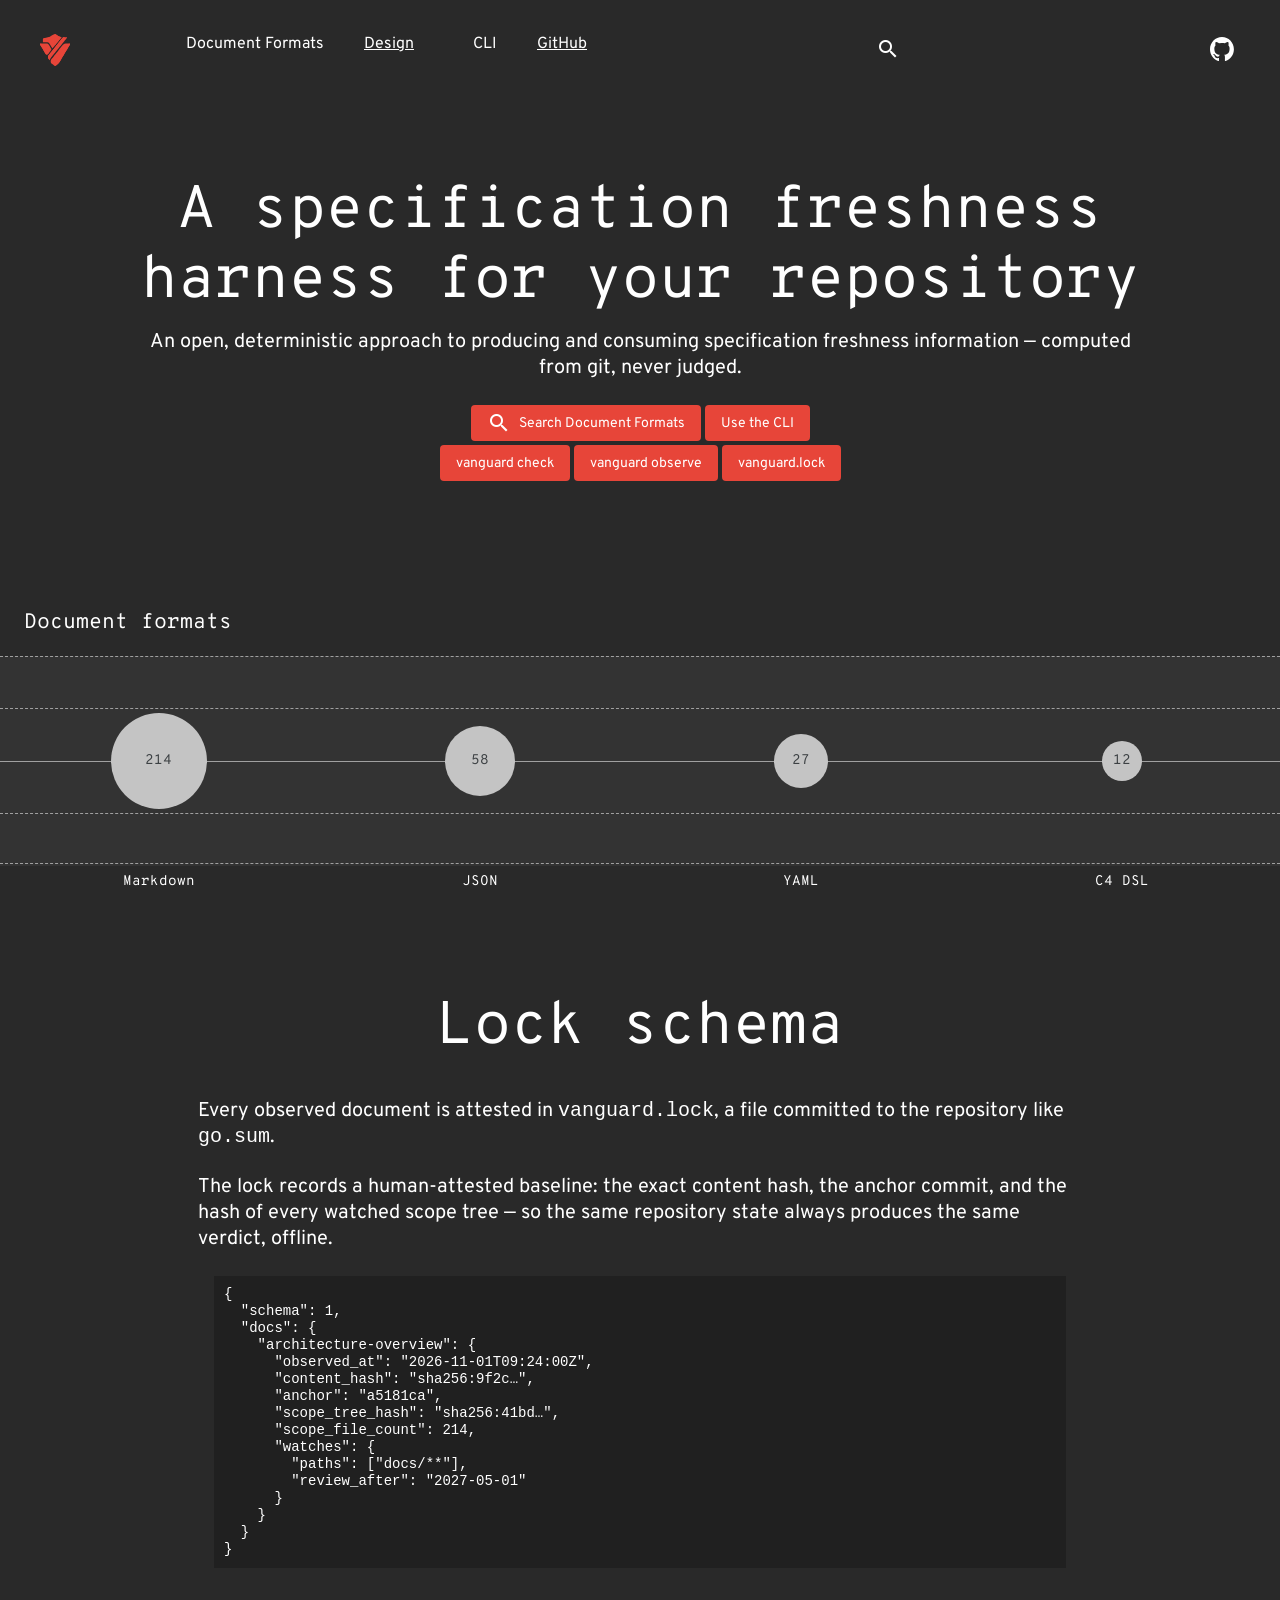
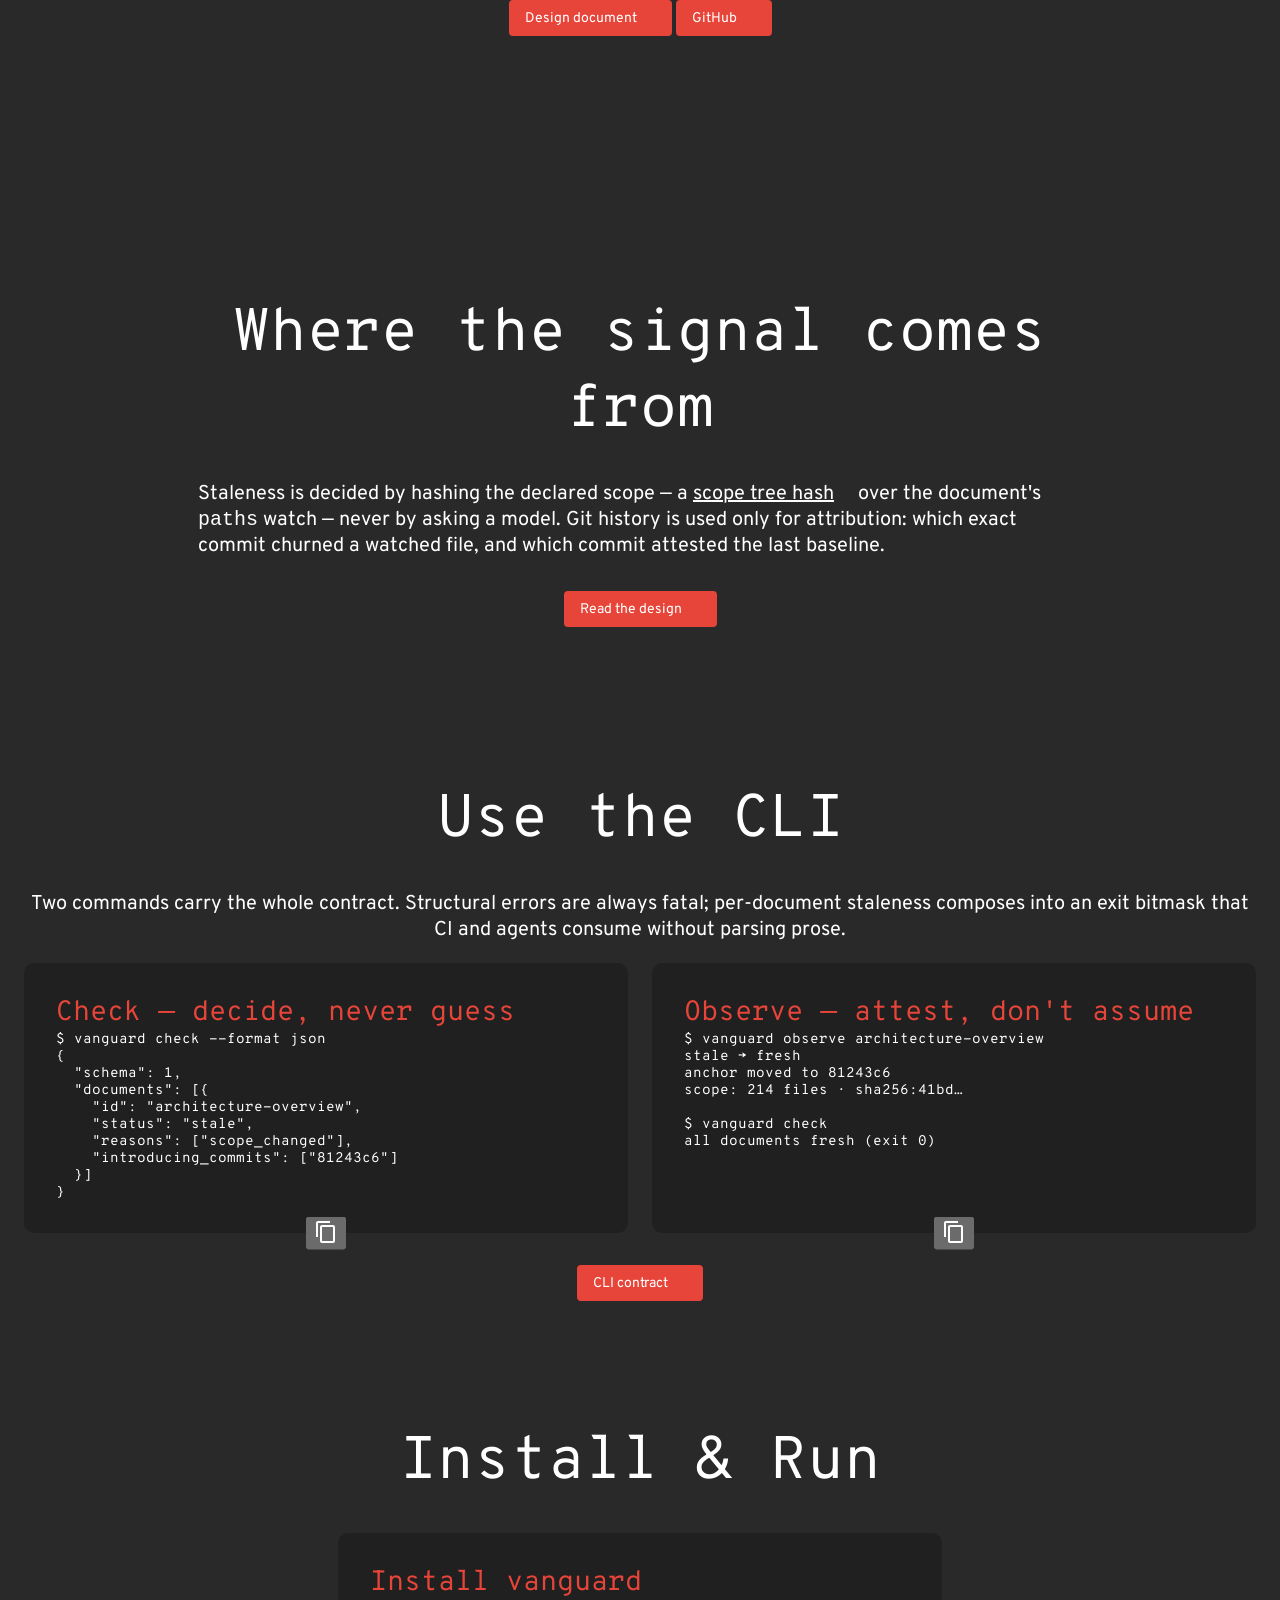
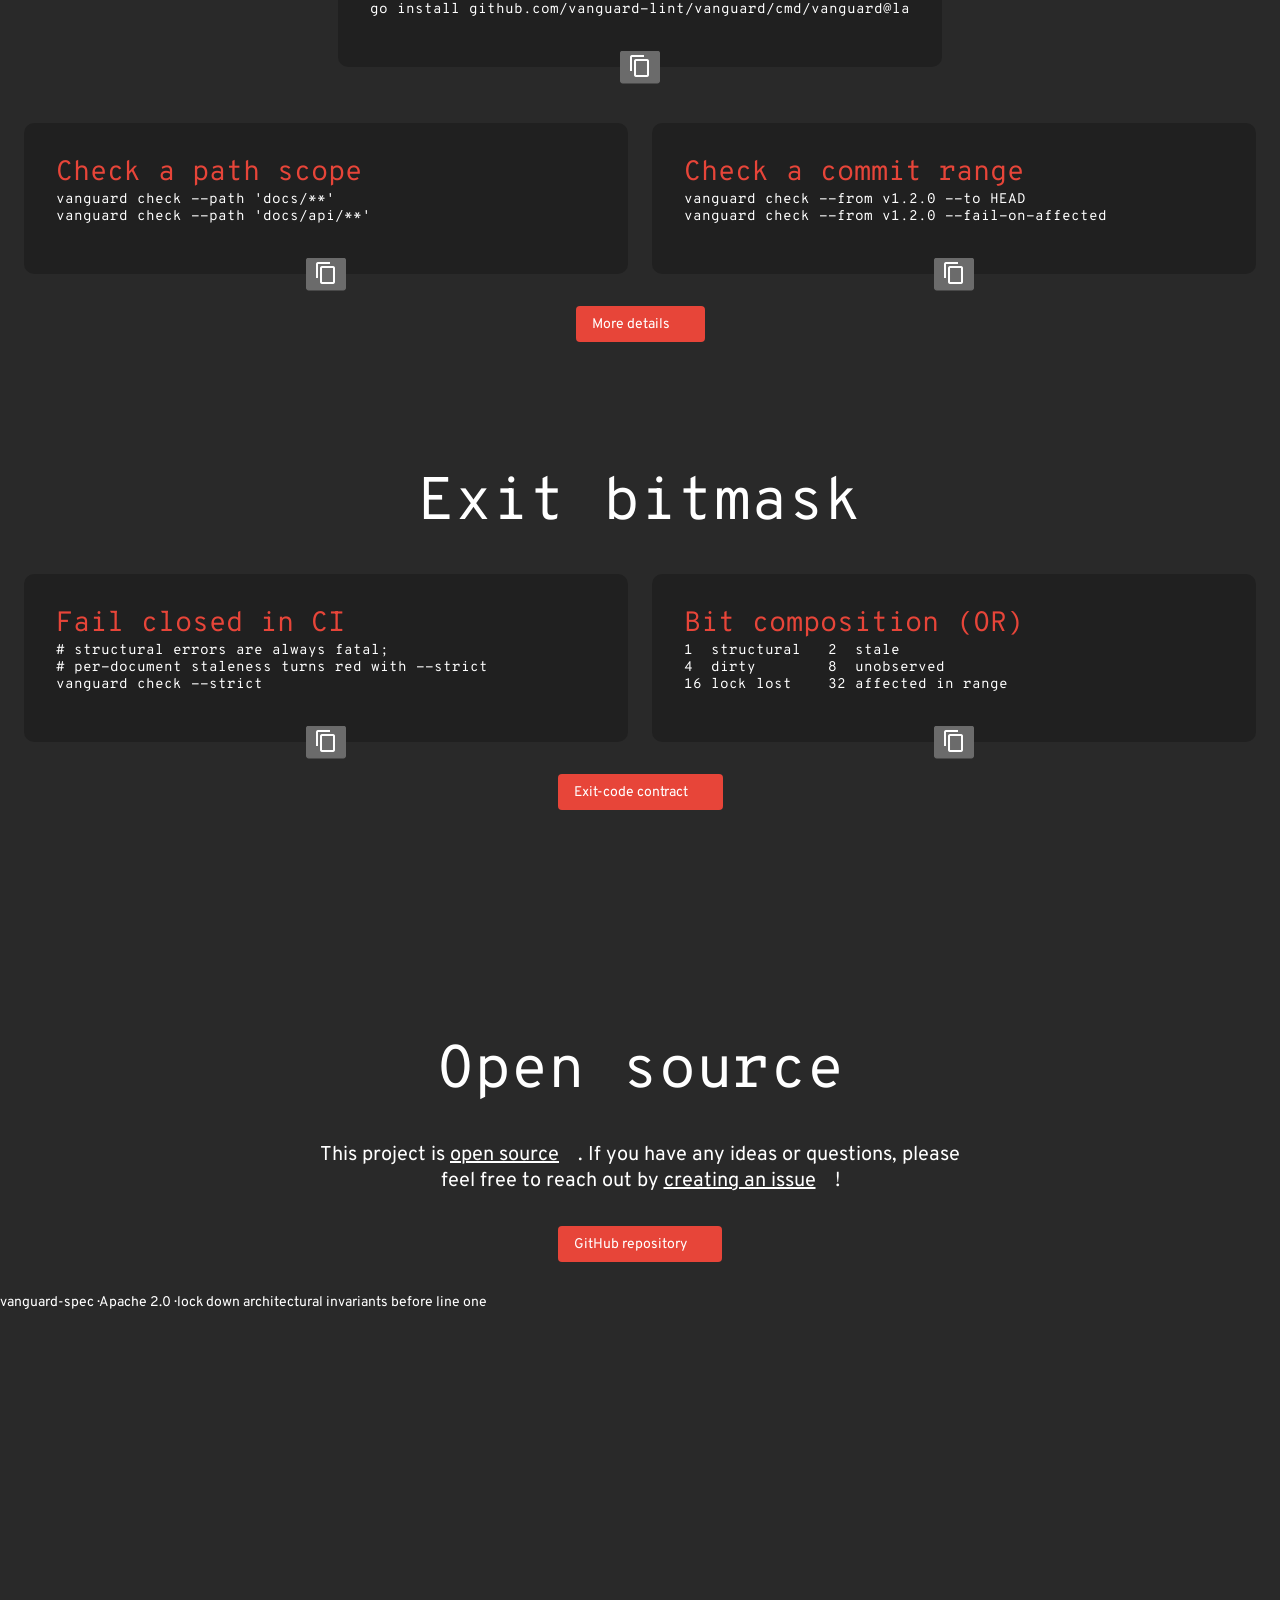
==== website/index.html @ f869b7bf "feat(website): rebuild site on the osv.dev frontend source - Clone google/osv-dev website/frontend3 " ====
<!doctype html>
<!--
  Website for vanguard-spec.
  Markup and styling derived from https://osv.dev (google/osv-dev, Apache 2.0),
  recolored to the vanguard brand (#E74539) and rewritten for vanguard content.
  See static/OSV-LICENSE.
-->
<html lang="en"><head><meta name="description" content="A deterministic specification freshness harness. vanguard keeps spec documents honest — which documents have gone stale, and what exactly made them stale."><meta name="viewport" content="width=device-width,initial-scale=1"><script>
    const theme = localStorage.getItem('theme') || 'dark';
    document.documentElement.setAttribute('data-theme', theme);</script><link rel="icon" type="image/svg+xml" href="static/img/logo-vanguard.svg"><link rel="preconnect" href="https://fonts.googleapis.com"><link rel="preconnect" href="https://fonts.gstatic.com" crossorigin><link rel="stylesheet" href="https://fonts.googleapis.com/css?family=Material+Icons&display=block"><link rel="stylesheet" href="https://fonts.googleapis.com/css2?family=Overpass+Mono:wght@400;700&family=Overpass:ital,wght@0,400;0,700;1,400&display=swap"><meta charset="utf-8"><title id="title">vanguard-spec — lock down architectural invariants before line one</title>
<link rel="preload" fetchpriority="high" as="image" href="static/img/background-1.webp" type="image/webp">
<link rel="preload" fetchpriority="high" as="image" href="static/img/background-2.webp" type="image/webp">
<link rel="preload" fetchpriority="high" as="image" href="static/img/external-link.svg" type="image/webp">
<link rel="preload" fetchpriority="high" as="image" href="static/img/footer-decoration.webp" type="image/webp"
      media="(min-width: 768px)" onload="this.media='all'">
<script defer="defer" src="site.js"></script><link href="static/main.css" rel="stylesheet"></head><body><div class="wrapper decorated"><header class="top-bar"><div class="logo"><a href="/" aria-label="Home page"><img alt="vanguard-spec logo" class="logo-img-light" src="static/img/logo-vanguard.svg" width="30" height="32"> <img alt="vanguard-spec logo" class="logo-img-dark" src="static/img/logo-vanguard.svg" width="30" height="32"></a></div><input type="checkbox" id="hamburger-checkbox" aria-label="Hamburger Menu"> <label class="hamburger" for="hamburger-checkbox"><span></span> <span></span> <span></span></label><ul class="tabs"><li class=" page-link"><a href="#formats">Document Formats</a></li><li class=" page-link external-link"><a href="https://github.com/vanguard-lint/vanguard-spec/blob/main/docs/designs/vanguard.md" target="_blank">Design</a></li><li class=" page-link"><a href="#use-the-cli">CLI</a></li><li class=" page-link external-link"><a href="https://github.com/vanguard-lint/vanguard-spec" target="_blank">GitHub</a></li><ul class="push social-icons"><li class="search-container-nav"><div class="search-toggle-container"><form class="search-form search-suggestions-container" action="#formats"><input name="q" class="search-input" placeholder="Search documents..." maxlength="300" autocomplete="off"> <button type="submit" class="search-submit" aria-label="Search"><span class="material-icons">arrow_forward</span></button></form><button class="search-toggle" aria-label="Toggle search" aria-expanded="false"><span class="material-icons">search</span></button></div></li><li class="theme-toggle-container"><button id="theme-toggle" class="theme-toggle-btn" aria-label="Toggle theme"><span class="material-icons icon-light-mode">light_mode</span> <span class="material-icons icon-dark-mode">dark_mode</span></button></li><li class="github-container"><a class="logo-img" href="https://github.com/vanguard-lint/vanguard-spec" target="_blank" aria-label="Go to our github page"><img class="logo-link" src="static/img/github-mark-white.svg" alt="Github Logo" width="24" height="24"></a></li></ul></ul></header>
<div class="mdc-layout-grid home-page">
  <div class="mdc-layout-grid__inner">
    <div class="mdc-layout-grid__cell--span-12 hero">
      <h1 class="title">A specification freshness harness for your repository</h1>
      <div class="explainer">
        <p>An open, deterministic approach to producing and consuming specification
          freshness information — computed from git, never judged.
        </p>
      </div>
      <div class="cta">
        <a class="cta-primary link-button" href="#formats">
          <span class="material-icons" style="margin-right: 8px;">search</span>
          Search Document Formats
        </a>
        <a class="cta-primary link-button" href="#use-the-cli">Use the CLI</a>
      </div>
      <div class="cta">
        <a class="cta-primary link-button" href="#use-the-cli">vanguard check</a>
        <a class="cta-primary link-button" href="#use-the-cli">vanguard observe</a>
        <a class="cta-primary link-button" href="#schema">vanguard.lock</a>
      </div>
    </div>
    <div class="mdc-layout-grid__cell--span-12 ecosystems-section">
      <h2 class="heading">Document formats</h2>
      <div class="ecosystem-counts-wrapper">
        <div class="ecosystems-line-mid"></div>
        <div class="ecosystems-line-0"></div>
        <div class="ecosystems-line-1"></div>
        <div class="ecosystems-line-2"></div>
        <div class="ecosystems-line-3"></div>
        <dl class="ecosystem-counts">

          <dt class="ecosystem-name">Markdown</dt>
          <dd class="ecosystem-count-wrapper">
            <a href="#schema">
              <span class="ecosystem-count" style="
                      width: 96px; height: 96px; line-height: 96px">
                214
                <span class="tooltip" style="
                       top: -52px;">
                  View Markdown documents
                </span>
              </span>
            </a>
          </dd>

          <dt class="ecosystem-name">JSON</dt>
          <dd class="ecosystem-count-wrapper">
            <a href="#schema">
              <span class="ecosystem-count" style="
                      width: 70px; height: 70px; line-height: 70px">
                58
                <span class="tooltip" style="
                       top: -39px;">
                  View JSON documents
                </span>
              </span>
            </a>
          </dd>

          <dt class="ecosystem-name">YAML</dt>
          <dd class="ecosystem-count-wrapper">
            <a href="#schema">
              <span class="ecosystem-count" style="
                      width: 54px; height: 54px; line-height: 54px">
                27
                <span class="tooltip" style="
                       top: -31px;">
                  View YAML documents
                </span>
              </span>
            </a>
          </dd>

          <dt class="ecosystem-name">C4 DSL</dt>
          <dd class="ecosystem-count-wrapper">
            <a href="#schema">
              <span class="ecosystem-count" style="
                      width: 40px; height: 40px; line-height: 40px">
                12
                <span class="tooltip" style="
                       top: -24px;">
                  View C4 DSL documents
                </span>
              </span>
            </a>
          </dd>

        </dl>
      </div>
    </div>

    <div class="mdc-layout-grid__cell--span-12 text-info" id="schema">
      <h2 class="heading">Lock schema</h2>
      <p class="description">
        Every observed document is attested in
        <code>vanguard.lock</code>, a file committed to the repository like
        <code>go.sum</code>.
      </p>
      <p class="description">
        The lock records a human-attested baseline: the exact content hash,
        the anchor commit, and the hash of every watched scope tree — so the
        same repository state always produces the same verdict, offline.
      </p>
      <div class="mdc-layout-grid__inner">
        <div class="mdc-layout-grid__cell--span-12">
          <pre class="big-code-block"><code>{
  "schema": 1,
  "docs": {
    "architecture-overview": {
      "observed_at": "2026-11-01T09:24:00Z",
      "content_hash": "sha256:9f2c…",
      "anchor": "a5181ca",
      "scope_tree_hash": "sha256:41bd…",
      "scope_file_count": 214,
      "watches": {
        "paths": ["docs/**"],
        "review_after": "2027-05-01"
      }
    }
  }
}</code></pre>
        </div>
      </div>
      <div class="cta">
        <a class="cta-primary link-button" href="https://github.com/vanguard-lint/vanguard-spec/blob/main/docs/designs/vanguard.md">Design document</a>
        <a class="cta-primary link-button" href="https://github.com/vanguard-lint/vanguard-spec">GitHub</a>
      </div>
    </div>
    <div class="mdc-layout-grid__cell--span-12 text-info data-sources">
      <h2 class="heading">Where the signal comes from</h2>
      <p class="description">
        Staleness is decided by hashing the declared scope — a
        <a href="https://github.com/vanguard-lint/vanguard-spec/blob/main/docs/designs/vanguard.md">scope tree hash</a>
        over the document's <code>paths</code> watch — never by asking a model.
        Git history is used only for attribution: which exact commit churned a
        watched file, and which commit attested the last baseline.
      </p>
      <div class="cta">
        <a class="cta-primary link-button" href="https://github.com/vanguard-lint/vanguard-spec/blob/main/docs/designs/vanguard.md"
           aria-label="Learn more in the design document">Read the design</a>
      </div>
    </div>
    <div id="use-the-cli" class="mdc-layout-grid__cell--span-12 usage-examples">
      <h2 class="heading">Use the CLI</h2>
      <p class="description">
        Two commands carry the whole contract. Structural errors are always
        fatal; per-document staleness composes into an exit bitmask that CI
        and agents consume without parsing prose.
      </p>
      <div class="code-card-container mdc-layout-grid__inner">
        <div class="code-card mdc-layout-grid__cell--span-6 mdc-layout-grid__cell--span-12-tablet">
          <h3 class="code-card-title">Check — decide, never guess</h3>
          <pre class="code-card-content" id="example-check">$ vanguard check --format json
{
  "schema": 1,
  "documents": [{
    "id": "architecture-overview",
    "status": "stale",
    "reasons": ["scope_changed"],
    "introducing_commits": ["81243c6"]
  }]
}</pre>
          <button class="code-card-copy copy-btn" for="example-check" aria-label="Copy">
            <span class="material-icons">content_copy</span>
          </button>
        </div>
        <div class="code-card mdc-layout-grid__cell--span-6 mdc-layout-grid__cell--span-12-tablet">
          <h3 class="code-card-title">Observe — attest, don't assume</h3>
          <pre class="code-card-content" id="example-observe">$ vanguard observe architecture-overview
stale → fresh
anchor moved to 81243c6
scope: 214 files · sha256:41bd…

$ vanguard check
all documents fresh (exit 0)</pre>
          <button class="code-card-copy copy-btn" for="example-observe" aria-label="Copy">
            <span class="material-icons">content_copy</span>
          </button>
        </div>
      </div>
      <div class="mdc-layout-grid__cell--span-12">
        <div class="cta">
          <a class="cta-primary link-button" href="https://github.com/vanguard-lint/vanguard-spec/blob/main/docs/designs/vanguard.md">CLI
            contract</a>
        </div>
      </div>
    </div>
    <div id="use-vanguard-install" class="mdc-layout-grid__cell--span-12 usage-examples">

      <h2 class="heading">Install &amp; Run</h2>
      <div class="code-card-container mdc-layout-grid__inner">
        <div class="mobile-spacer mdc-layout-grid__cell--span-3"></div>
        <div class="code-card mdc-layout-grid__cell--span-6 mdc-layout-grid__cell--span-12-tablet">
          <h3 class="code-card-title">Install vanguard</h3>
          <pre class="code-card-content" id="example-install">
go install github.com/vanguard-lint/vanguard/cmd/vanguard@latest
          </pre>
          <button class="code-card-copy copy-btn" for="example-install" aria-label="Copy">
            <span class="material-icons">content_copy</span>
          </button>
        </div>
        <div class="mobile-spacer mdc-layout-grid__cell--span-3"></div>
        <div class="code-card mdc-layout-grid__cell--span-6 mdc-layout-grid__cell--span-12-tablet">
          <h3 class="code-card-title">Check a path scope</h3>
          <pre class="code-card-content" id="example-paths">
vanguard check --path 'docs/**'
vanguard check --path 'docs/api/**'
          </pre>
          <button class="code-card-copy copy-btn" for="example-paths" aria-label="Copy">
            <span class="material-icons">content_copy</span>
          </button>
        </div>
        <div class="code-card mdc-layout-grid__cell--span-6 mdc-layout-grid__cell--span-12-tablet">
          <h3 class="code-card-title">Check a commit range</h3>
          <pre class="code-card-content" id="example-range">
vanguard check --from v1.2.0 --to HEAD
vanguard check --from v1.2.0 --fail-on-affected
          </pre>
          <button class="code-card-copy copy-btn" for="example-range" aria-label="Copy">
            <span class="material-icons">content_copy</span>
          </button>
        </div>
      </div>
      <div class="mdc-layout-grid__cell--span-12">
        <div class="cta">
          <a class="cta-primary link-button" href="https://github.com/vanguard-lint/vanguard-spec">More details</a>
        </div>
      </div>
    </div>
    <div id="use-exit-codes" class="mdc-layout-grid__cell--span-12 usage-examples">

      <h2 class="heading">Exit bitmask</h2>
      <div class="code-card-container mdc-layout-grid__inner">
        <div class="code-card mdc-layout-grid__cell--span-6 mdc-layout-grid__cell--span-12-tablet">
          <h3 class="code-card-title">Fail closed in CI</h3>
          <pre class="code-card-content" id="example-strict">
# structural errors are always fatal;
# per-document staleness turns red with --strict
vanguard check --strict
          </pre>
          <button class="code-card-copy copy-btn" for="example-strict" aria-label="Copy">
            <span class="material-icons">content_copy</span>
          </button>
        </div>
        <div class="code-card mdc-layout-grid__cell--span-6 mdc-layout-grid__cell--span-12-tablet">
          <h3 class="code-card-title">Bit composition (OR)</h3>
          <pre class="code-card-content" id="example-bits">
1  structural   2  stale
4  dirty        8  unobserved
16 lock lost    32 affected in range
          </pre>
          <button class="code-card-copy copy-btn" for="example-bits" aria-label="Copy">
            <span class="material-icons">content_copy</span>
          </button>
        </div>


      </div>
      <div class="mdc-layout-grid__cell--span-12">
        <div class="cta">
          <a class="cta-primary link-button"
             href="https://github.com/vanguard-lint/vanguard-spec/blob/main/docs/designs/vanguard.md">Exit-code contract</a>
        </div>
      </div>
    </div>
    <div class="mdc-layout-grid__cell--span-12 usage-examples">
      <div class="mdc-layout-grid__cell--span-12 open-source-banner">
        <h2 class="heading">Open source</h2>
        <p class="description"> This project is <a href="https://github.com/vanguard-lint/vanguard-spec">open source</a>. If you
          have any ideas or questions, please feel free to reach out by <a
              href="https://github.com/vanguard-lint/vanguard-spec/issues">creating an issue</a>! </p>

        <div class="cta">
          <a class="cta-primary link-button" href="https://github.com/vanguard-lint/vanguard-spec"
             aria-label="Go to the GitHub repository">GitHub repository</a>
        </div>
      </div>
    </div>
  </div>
  <footer>
    <p class="footer-note">vanguard-spec · Apache 2.0 · lock down architectural invariants before line one</p>
  </footer>
</div>
</div></body></html>
---- website/static/main.css ----
﻿:root{--mdc-layout-grid-margin-desktop: 24px;--mdc-layout-grid-gutter-desktop: 24px;--mdc-layout-grid-column-width-desktop: 72px;--mdc-layout-grid-margin-tablet: 16px;--mdc-layout-grid-gutter-tablet: 16px;--mdc-layout-grid-column-width-tablet: 72px;--mdc-layout-grid-margin-phone: 16px;--mdc-layout-grid-gutter-phone: 16px;--mdc-layout-grid-column-width-phone: 72px}@media(min-width: 840px){.mdc-layout-grid{box-sizing:border-box;margin:0 auto;padding:24px;padding:var(--mdc-layout-grid-margin-desktop, 24px)}}@media(min-width: 600px)and (max-width: 839px){.mdc-layout-grid{box-sizing:border-box;margin:0 auto;padding:16px;padding:var(--mdc-layout-grid-margin-tablet, 16px)}}@media(max-width: 599px){.mdc-layout-grid{box-sizing:border-box;margin:0 auto;padding:16px;padding:var(--mdc-layout-grid-margin-phone, 16px)}}@media(min-width: 840px){.mdc-layout-grid__inner{display:flex;flex-flow:row wrap;align-items:stretch;margin:-12px;margin:calc(var(--mdc-layout-grid-gutter-desktop, 24px)/2*-1)}@supports(display: grid){.mdc-layout-grid__inner{display:grid;margin:0;grid-gap:24px;grid-gap:var(--mdc-layout-grid-gutter-desktop, 24px);grid-template-columns:repeat(12, minmax(0, 1fr))}}}@media(min-width: 600px)and (max-width: 839px){.mdc-layout-grid__inner{display:flex;flex-flow:row wrap;align-items:stretch;margin:-8px;margin:calc(var(--mdc-layout-grid-gutter-tablet, 16px)/2*-1)}@supports(display: grid){.mdc-layout-grid__inner{display:grid;margin:0;grid-gap:16px;grid-gap:var(--mdc-layout-grid-gutter-tablet, 16px);grid-template-columns:repeat(8, minmax(0, 1fr))}}}@media(max-width: 599px){.mdc-layout-grid__inner{display:flex;flex-flow:row wrap;align-items:stretch;margin:-8px;margin:calc(var(--mdc-layout-grid-gutter-phone, 16px)/2*-1)}@supports(display: grid){.mdc-layout-grid__inner{display:grid;margin:0;grid-gap:16px;grid-gap:var(--mdc-layout-grid-gutter-phone, 16px);grid-template-columns:repeat(4, minmax(0, 1fr))}}}@media(min-width: 840px){.mdc-layout-grid__cell{width:calc(33.3333333333% - 24px);width:calc(33.3333333333% - var(--mdc-layout-grid-gutter-desktop, 24px))}@supports(display: grid){.mdc-layout-grid__cell{width:auto;grid-column-end:span 4}}.mdc-layout-grid__cell{box-sizing:border-box;margin:12px;margin:calc(var(--mdc-layout-grid-gutter-desktop, 24px)/2)}@supports(display: grid){.mdc-layout-grid__cell{margin:0}}.mdc-layout-grid__cell--span-1,.mdc-layout-grid__cell--span-1-desktop{width:calc(8.3333333333% - 24px);width:calc(8.3333333333% - var(--mdc-layout-grid-gutter-desktop, 24px))}@supports(display: grid){.mdc-layout-grid__cell--span-1,.mdc-layout-grid__cell--span-1-desktop{width:auto;grid-column-end:span 1}}.mdc-layout-grid__cell--span-2,.mdc-layout-grid__cell--span-2-desktop{width:calc(16.6666666667% - 24px);width:calc(16.6666666667% - var(--mdc-layout-grid-gutter-desktop, 24px))}@supports(display: grid){.mdc-layout-grid__cell--span-2,.mdc-layout-grid__cell--span-2-desktop{width:auto;grid-column-end:span 2}}.mdc-layout-grid__cell--span-3,.mdc-layout-grid__cell--span-3-desktop{width:calc(25% - 24px);width:calc(25% - var(--mdc-layout-grid-gutter-desktop, 24px))}@supports(display: grid){.mdc-layout-grid__cell--span-3,.mdc-layout-grid__cell--span-3-desktop{width:auto;grid-column-end:span 3}}.mdc-layout-grid__cell--span-4,.mdc-layout-grid__cell--span-4-desktop{width:calc(33.3333333333% - 24px);width:calc(33.3333333333% - var(--mdc-layout-grid-gutter-desktop, 24px))}@supports(display: grid){.mdc-layout-grid__cell--span-4,.mdc-layout-grid__cell--span-4-desktop{width:auto;grid-column-end:span 4}}.mdc-layout-grid__cell--span-5,.mdc-layout-grid__cell--span-5-desktop{width:calc(41.6666666667% - 24px);width:calc(41.6666666667% - var(--mdc-layout-grid-gutter-desktop, 24px))}@supports(display: grid){.mdc-layout-grid__cell--span-5,.mdc-layout-grid__cell--span-5-desktop{width:auto;grid-column-end:span 5}}.mdc-layout-grid__cell--span-6,.mdc-layout-grid__cell--span-6-desktop{width:calc(50% - 24px);width:calc(50% - var(--mdc-layout-grid-gutter-desktop, 24px))}@supports(display: grid){.mdc-layout-grid__cell--span-6,.mdc-layout-grid__cell--span-6-desktop{width:auto;grid-column-end:span 6}}.mdc-layout-grid__cell--span-7,.mdc-layout-grid__cell--span-7-desktop{width:calc(58.3333333333% - 24px);width:calc(58.3333333333% - var(--mdc-layout-grid-gutter-desktop, 24px))}@supports(display: grid){.mdc-layout-grid__cell--span-7,.mdc-layout-grid__cell--span-7-desktop{width:auto;grid-column-end:span 7}}.mdc-layout-grid__cell--span-8,.mdc-layout-grid__cell--span-8-desktop{width:calc(66.6666666667% - 24px);width:calc(66.6666666667% - var(--mdc-layout-grid-gutter-desktop, 24px))}@supports(display: grid){.mdc-layout-grid__cell--span-8,.mdc-layout-grid__cell--span-8-desktop{width:auto;grid-column-end:span 8}}.mdc-layout-grid__cell--span-9,.mdc-layout-grid__cell--span-9-desktop{width:calc(75% - 24px);width:calc(75% - var(--mdc-layout-grid-gutter-desktop, 24px))}@supports(display: grid){.mdc-layout-grid__cell--span-9,.mdc-layout-grid__cell--span-9-desktop{width:auto;grid-column-end:span 9}}.mdc-layout-grid__cell--span-10,.mdc-layout-grid__cell--span-10-desktop{width:calc(83.3333333333% - 24px);width:calc(83.3333333333% - var(--mdc-layout-grid-gutter-desktop, 24px))}@supports(display: grid){.mdc-layout-grid__cell--span-10,.mdc-layout-grid__cell--span-10-desktop{width:auto;grid-column-end:span 10}}.mdc-layout-grid__cell--span-11,.mdc-layout-grid__cell--span-11-desktop{width:calc(91.6666666667% - 24px);width:calc(91.6666666667% - var(--mdc-layout-grid-gutter-desktop, 24px))}@supports(display: grid){.mdc-layout-grid__cell--span-11,.mdc-layout-grid__cell--span-11-desktop{width:auto;grid-column-end:span 11}}.mdc-layout-grid__cell--span-12,.mdc-layout-grid__cell--span-12-desktop{width:calc(100% - 24px);width:calc(100% - var(--mdc-layout-grid-gutter-desktop, 24px))}@supports(display: grid){.mdc-layout-grid__cell--span-12,.mdc-layout-grid__cell--span-12-desktop{width:auto;grid-column-end:span 12}}}@media(min-width: 600px)and (max-width: 839px){.mdc-layout-grid__cell{width:calc(50% - 16px);width:calc(50% - var(--mdc-layout-grid-gutter-tablet, 16px))}@supports(display: grid){.mdc-layout-grid__cell{width:auto;grid-column-end:span 4}}.mdc-layout-grid__cell{box-sizing:border-box;margin:8px;margin:calc(var(--mdc-layout-grid-gutter-tablet, 16px)/2)}@supports(display: grid){.mdc-layout-grid__cell{margin:0}}.mdc-layout-grid__cell--span-1,.mdc-layout-grid__cell--span-1-tablet{width:calc(12.5% - 16px);width:calc(12.5% - var(--mdc-layout-grid-gutter-tablet, 16px))}@supports(display: grid){.mdc-layout-grid__cell--span-1,.mdc-layout-grid__cell--span-1-tablet{width:auto;grid-column-end:span 1}}.mdc-layout-grid__cell--span-2,.mdc-layout-grid__cell--span-2-tablet{width:calc(25% - 16px);width:calc(25% - var(--mdc-layout-grid-gutter-tablet, 16px))}@supports(display: grid){.mdc-layout-grid__cell--span-2,.mdc-layout-grid__cell--span-2-tablet{width:auto;grid-column-end:span 2}}.mdc-layout-grid__cell--span-3,.mdc-layout-grid__cell--span-3-tablet{width:calc(37.5% - 16px);width:calc(37.5% - var(--mdc-layout-grid-gutter-tablet, 16px))}@supports(display: grid){.mdc-layout-grid__cell--span-3,.mdc-layout-grid__cell--span-3-tablet{width:auto;grid-column-end:span 3}}.mdc-layout-grid__cell--span-4,.mdc-layout-grid__cell--span-4-tablet{width:calc(50% - 16px);width:calc(50% - var(--mdc-layout-grid-gutter-tablet, 16px))}@supports(display: grid){.mdc-layout-grid__cell--span-4,.mdc-layout-grid__cell--span-4-tablet{width:auto;grid-column-end:span 4}}.mdc-layout-grid__cell--span-5,.mdc-layout-grid__cell--span-5-tablet{width:calc(62.5% - 16px);width:calc(62.5% - var(--mdc-layout-grid-gutter-tablet, 16px))}@supports(display: grid){.mdc-layout-grid__cell--span-5,.mdc-layout-grid__cell--span-5-tablet{width:auto;grid-column-end:span 5}}.mdc-layout-grid__cell--span-6,.mdc-layout-grid__cell--span-6-tablet{width:calc(75% - 16px);width:calc(75% - var(--mdc-layout-grid-gutter-tablet, 16px))}@supports(display: grid){.mdc-layout-grid__cell--span-6,.mdc-layout-grid__cell--span-6-tablet{width:auto;grid-column-end:span 6}}.mdc-layout-grid__cell--span-7,.mdc-layout-grid__cell--span-7-tablet{width:calc(87.5% - 16px);width:calc(87.5% - var(--mdc-layout-grid-gutter-tablet, 16px))}@supports(display: grid){.mdc-layout-grid__cell--span-7,.mdc-layout-grid__cell--span-7-tablet{width:auto;grid-column-end:span 7}}.mdc-layout-grid__cell--span-8,.mdc-layout-grid__cell--span-8-tablet{width:calc(100% - 16px);width:calc(100% - var(--mdc-layout-grid-gutter-tablet, 16px))}@supports(display: grid){.mdc-layout-grid__cell--span-8,.mdc-layout-grid__cell--span-8-tablet{width:auto;grid-column-end:span 8}}.mdc-layout-grid__cell--span-9,.mdc-layout-grid__cell--span-9-tablet{width:calc(100% - 16px);width:calc(100% - var(--mdc-layout-grid-gutter-tablet, 16px))}@supports(display: grid){.mdc-layout-grid__cell--span-9,.mdc-layout-grid__cell--span-9-tablet{width:auto;grid-column-end:span 8}}.mdc-layout-grid__cell--span-10,.mdc-layout-grid__cell--span-10-tablet{width:calc(100% - 16px);width:calc(100% - var(--mdc-layout-grid-gutter-tablet, 16px))}@supports(display: grid){.mdc-layout-grid__cell--span-10,.mdc-layout-grid__cell--span-10-tablet{width:auto;grid-column-end:span 8}}.mdc-layout-grid__cell--span-11,.mdc-layout-grid__cell--span-11-tablet{width:calc(100% - 16px);width:calc(100% - var(--mdc-layout-grid-gutter-tablet, 16px))}@supports(display: grid){.mdc-layout-grid__cell--span-11,.mdc-layout-grid__cell--span-11-tablet{width:auto;grid-column-end:span 8}}.mdc-layout-grid__cell--span-12,.mdc-layout-grid__cell--span-12-tablet{width:calc(100% - 16px);width:calc(100% - var(--mdc-layout-grid-gutter-tablet, 16px))}@supports(display: grid){.mdc-layout-grid__cell--span-12,.mdc-layout-grid__cell--span-12-tablet{width:auto;grid-column-end:span 8}}}@media(max-width: 599px){.mdc-layout-grid__cell{width:calc(100% - 16px);width:calc(100% - var(--mdc-layout-grid-gutter-phone, 16px))}@supports(display: grid){.mdc-layout-grid__cell{width:auto;grid-column-end:span 4}}.mdc-layout-grid__cell{box-sizing:border-box;margin:8px;margin:calc(var(--mdc-layout-grid-gutter-phone, 16px)/2)}@supports(display: grid){.mdc-layout-grid__cell{margin:0}}.mdc-layout-grid__cell--span-1,.mdc-layout-grid__cell--span-1-phone{width:calc(25% - 16px);width:calc(25% - var(--mdc-layout-grid-gutter-phone, 16px))}@supports(display: grid){.mdc-layout-grid__cell--span-1,.mdc-layout-grid__cell--span-1-phone{width:auto;grid-column-end:span 1}}.mdc-layout-grid__cell--span-2,.mdc-layout-grid__cell--span-2-phone{width:calc(50% - 16px);width:calc(50% - var(--mdc-layout-grid-gutter-phone, 16px))}@supports(display: grid){.mdc-layout-grid__cell--span-2,.mdc-layout-grid__cell--span-2-phone{width:auto;grid-column-end:span 2}}.mdc-layout-grid__cell--span-3,.mdc-layout-grid__cell--span-3-phone{width:calc(75% - 16px);width:calc(75% - var(--mdc-layout-grid-gutter-phone, 16px))}@supports(display: grid){.mdc-layout-grid__cell--span-3,.mdc-layout-grid__cell--span-3-phone{width:auto;grid-column-end:span 3}}.mdc-layout-grid__cell--span-4,.mdc-layout-grid__cell--span-4-phone{width:calc(100% - 16px);width:calc(100% - var(--mdc-layout-grid-gutter-phone, 16px))}@supports(display: grid){.mdc-layout-grid__cell--span-4,.mdc-layout-grid__cell--span-4-phone{width:auto;grid-column-end:span 4}}.mdc-layout-grid__cell--span-5,.mdc-layout-grid__cell--span-5-phone{width:calc(100% - 16px);width:calc(100% - var(--mdc-layout-grid-gutter-phone, 16px))}@supports(display: grid){.mdc-layout-grid__cell--span-5,.mdc-layout-grid__cell--span-5-phone{width:auto;grid-column-end:span 4}}.mdc-layout-grid__cell--span-6,.mdc-layout-grid__cell--span-6-phone{width:calc(100% - 16px);width:calc(100% - var(--mdc-layout-grid-gutter-phone, 16px))}@supports(display: grid){.mdc-layout-grid__cell--span-6,.mdc-layout-grid__cell--span-6-phone{width:auto;grid-column-end:span 4}}.mdc-layout-grid__cell--span-7,.mdc-layout-grid__cell--span-7-phone{width:calc(100% - 16px);width:calc(100% - var(--mdc-layout-grid-gutter-phone, 16px))}@supports(display: grid){.mdc-layout-grid__cell--span-7,.mdc-layout-grid__cell--span-7-phone{width:auto;grid-column-end:span 4}}.mdc-layout-grid__cell--span-8,.mdc-layout-grid__cell--span-8-phone{width:calc(100% - 16px);width:calc(100% - var(--mdc-layout-grid-gutter-phone, 16px))}@supports(display: grid){.mdc-layout-grid__cell--span-8,.mdc-layout-grid__cell--span-8-phone{width:auto;grid-column-end:span 4}}.mdc-layout-grid__cell--span-9,.mdc-layout-grid__cell--span-9-phone{width:calc(100% - 16px);width:calc(100% - var(--mdc-layout-grid-gutter-phone, 16px))}@supports(display: grid){.mdc-layout-grid__cell--span-9,.mdc-layout-grid__cell--span-9-phone{width:auto;grid-column-end:span 4}}.mdc-layout-grid__cell--span-10,.mdc-layout-grid__cell--span-10-phone{width:calc(100% - 16px);width:calc(100% - var(--mdc-layout-grid-gutter-phone, 16px))}@supports(display: grid){.mdc-layout-grid__cell--span-10,.mdc-layout-grid__cell--span-10-phone{width:auto;grid-column-end:span 4}}.mdc-layout-grid__cell--span-11,.mdc-layout-grid__cell--span-11-phone{width:calc(100% - 16px);width:calc(100% - var(--mdc-layout-grid-gutter-phone, 16px))}@supports(display: grid){.mdc-layout-grid__cell--span-11,.mdc-layout-grid__cell--span-11-phone{width:auto;grid-column-end:span 4}}.mdc-layout-grid__cell--span-12,.mdc-layout-grid__cell--span-12-phone{width:calc(100% - 16px);width:calc(100% - var(--mdc-layout-grid-gutter-phone, 16px))}@supports(display: grid){.mdc-layout-grid__cell--span-12,.mdc-layout-grid__cell--span-12-phone{width:auto;grid-column-end:span 4}}}.mdc-layout-grid__cell--order-1{order:1}.mdc-layout-grid__cell--order-2{order:2}.mdc-layout-grid__cell--order-3{order:3}.mdc-layout-grid__cell--order-4{order:4}.mdc-layout-grid__cell--order-5{order:5}.mdc-layout-grid__cell--order-6{order:6}.mdc-layout-grid__cell--order-7{order:7}.mdc-layout-grid__cell--order-8{order:8}.mdc-layout-grid__cell--order-9{order:9}.mdc-layout-grid__cell--order-10{order:10}.mdc-layout-grid__cell--order-11{order:11}.mdc-layout-grid__cell--order-12{order:12}.mdc-layout-grid__cell--align-top{align-self:flex-start}@supports(display: grid){.mdc-layout-grid__cell--align-top{align-self:start}}.mdc-layout-grid__cell--align-middle{align-self:center}.mdc-layout-grid__cell--align-bottom{align-self:flex-end}@supports(display: grid){.mdc-layout-grid__cell--align-bottom{align-self:end}}@media(min-width: 840px){.mdc-layout-grid--fixed-column-width{width:1176px;width:calc(var(--mdc-layout-grid-column-width-desktop, 72px)*12 + var(--mdc-layout-grid-gutter-desktop, 24px)*11 + var(--mdc-layout-grid-margin-desktop, 24px)*2)}}@media(min-width: 600px)and (max-width: 839px){.mdc-layout-grid--fixed-column-width{width:720px;width:calc(var(--mdc-layout-grid-column-width-tablet, 72px)*8 + var(--mdc-layout-grid-gutter-tablet, 16px)*7 + var(--mdc-layout-grid-margin-tablet, 16px)*2)}}@media(max-width: 599px){.mdc-layout-grid--fixed-column-width{width:368px;width:calc(var(--mdc-layout-grid-column-width-phone, 72px)*4 + var(--mdc-layout-grid-gutter-phone, 16px)*3 + var(--mdc-layout-grid-margin-phone, 16px)*2)}}.mdc-layout-grid--align-left{margin-right:auto;margin-left:0}.mdc-layout-grid--align-right{margin-right:0;margin-left:auto}:root{color-scheme:dark;--osv-bg: #292929;--osv-text: #fff;--osv-grey-100: #f8f9fa;--osv-grey-200: #e8eaed;--osv-grey-300: #e2e2e2;--osv-grey-400: #bdc1c6;--osv-grey-500: #9aa0a6;--osv-grey-600: #80868b;--osv-grey-700: #5f6368;--osv-grey-800: #3C4043;--osv-grey-900: #202124;--osv-border: #555;--osv-red-300: #f0877d;--osv-cyan-300: #C9F5F7;--osv-code-bg: #202020;--osv-hover-bg: rgba(255, 255, 255, 0.1);--osv-search-bg: #696969;--osv-search-border: rgba(255, 255, 255, 0.3);--osv-ecosystems-bg: #333333;--osv-tooltip-bg: #11111199;--osv-tab-inactive: #aaaaaa;--osv-tab-active: #ffffff}:root[data-theme=light]{color-scheme:light;--osv-bg: #f5f3f4;--osv-text: #161A1D;--osv-grey-100: #202124;--osv-grey-200: #3c4043;--osv-grey-300: #5f6368;--osv-grey-400: #80868b;--osv-grey-500: #9aa0a6;--osv-grey-600: #b3b3b3;--osv-grey-700: #dadce0;--osv-grey-800: #f1f3f4;--osv-grey-900: #f8f9fa;--osv-border: #dadce0;--osv-red-300: #e74539;--osv-cyan-300: #007b83;--osv-code-bg: #dddddd;--osv-hover-bg: rgba(0, 0, 0, 0.05);--osv-search-bg: rgba(255, 255, 255, 0.95);--osv-search-border: rgba(0, 0, 0, 0.2);--osv-ecosystems-bg: #e8e8e8;--osv-tooltip-bg: #4f4f4fc8;--osv-tab-inactive: #cccccc;--osv-tab-active: #ffffff}@font-face{font-family:"backtick-override";src:local("Arial");unicode-range:U+0060}.mdc-data-table__content{-moz-osx-font-smoothing:grayscale;-webkit-font-smoothing:antialiased;font-family:Roboto, sans-serif;font-family:var(--mdc-typography-body2-font-family, var(--mdc-typography-font-family, Roboto, sans-serif));font-size:0.875rem;font-size:var(--mdc-typography-body2-font-size, 0.875rem);line-height:1.25rem;line-height:var(--mdc-typography-body2-line-height, 1.25rem);font-weight:400;font-weight:var(--mdc-typography-body2-font-weight, 400);letter-spacing:0.0178571429em;letter-spacing:var(--mdc-typography-body2-letter-spacing, 0.0178571429em);text-decoration:inherit;text-decoration:var(--mdc-typography-body2-text-decoration, inherit);text-transform:inherit;text-transform:var(--mdc-typography-body2-text-transform, inherit)}.mdc-data-table{background-color:#fff;background-color:var(--mdc-theme-surface, #fff);border-radius:4px;border-radius:var(--mdc-shape-medium, 4px)}.mdc-data-table .mdc-data-table__header-cell:first-child{border-top-left-radius:4px;border-top-left-radius:var(--mdc-shape-medium, 4px)}[dir=rtl] .mdc-data-table .mdc-data-table__header-cell:first-child,.mdc-data-table .mdc-data-table__header-cell:first-child[dir=rtl]{border-top-right-radius:4px;border-top-right-radius:var(--mdc-shape-medium, 4px);border-top-left-radius:0}.mdc-data-table .mdc-data-table__header-cell:last-child{border-top-right-radius:4px;border-top-right-radius:var(--mdc-shape-medium, 4px)}[dir=rtl] .mdc-data-table .mdc-data-table__header-cell:last-child,.mdc-data-table .mdc-data-table__header-cell:last-child[dir=rtl]{border-top-left-radius:4px;border-top-left-radius:var(--mdc-shape-medium, 4px);border-top-right-radius:0}.mdc-data-table.mdc-data-table--without-footer .mdc-data-table__row:last-child .mdc-data-table__cell:first-child{border-bottom-left-radius:4px;border-bottom-left-radius:var(--mdc-shape-medium, 4px)}[dir=rtl] .mdc-data-table.mdc-data-table--without-footer .mdc-data-table__row:last-child .mdc-data-table__cell:first-child,.mdc-data-table.mdc-data-table--without-footer .mdc-data-table__row:last-child .mdc-data-table__cell:first-child[dir=rtl]{border-bottom-right-radius:4px;border-bottom-right-radius:var(--mdc-shape-medium, 4px);border-bottom-left-radius:0}.mdc-data-table.mdc-data-table--without-footer .mdc-data-table__row:last-child .mdc-data-table__cell:last-child{border-bottom-right-radius:4px;border-bottom-right-radius:var(--mdc-shape-medium, 4px)}[dir=rtl] .mdc-data-table.mdc-data-table--without-footer .mdc-data-table__row:last-child .mdc-data-table__cell:last-child,.mdc-data-table.mdc-data-table--without-footer .mdc-data-table__row:last-child .mdc-data-table__cell:last-child[dir=rtl]{border-bottom-left-radius:4px;border-bottom-left-radius:var(--mdc-shape-medium, 4px);border-bottom-right-radius:0}.mdc-data-table{border-width:1px;border-style:solid;border-color:rgba(0,0,0,.12);-webkit-overflow-scrolling:touch;display:inline-flex;flex-direction:column;box-sizing:border-box;position:relative}.mdc-data-table__row{background-color:inherit}.mdc-data-table__header-cell{background-color:#fff;background-color:var(--mdc-theme-surface, #fff)}.mdc-data-table__row--selected{background-color:rgba(98, 0, 238, 0.04)}.mdc-data-table__pagination-rows-per-page-select:not(.mdc-select--disabled) .mdc-notched-outline__leading,.mdc-data-table__pagination-rows-per-page-select:not(.mdc-select--disabled) .mdc-notched-outline__notch,.mdc-data-table__pagination-rows-per-page-select:not(.mdc-select--disabled) .mdc-notched-outline__trailing{border-color:rgba(0, 0, 0, 0.12)}.mdc-data-table__cell,.mdc-data-table__header-cell{border-bottom-color:rgba(0,0,0,.12)}.mdc-data-table__pagination{border-top-color:rgba(0,0,0,.12)}.mdc-data-table__cell,.mdc-data-table__header-cell{border-bottom-width:1px;border-bottom-style:solid}.mdc-data-table__pagination{border-top-width:1px;border-top-style:solid}.mdc-data-table__row:last-child .mdc-data-table__cell{border-bottom:none}.mdc-data-table__row:not(.mdc-data-table__row--selected):hover{background-color:rgba(0, 0, 0, 0.04)}.mdc-data-table__header-cell{color:rgba(0, 0, 0, 0.87)}.mdc-data-table__pagination-total,.mdc-data-table__pagination-rows-per-page-label,.mdc-data-table__cell{color:rgba(0, 0, 0, 0.87)}.mdc-data-table__row{height:52px}.mdc-data-table__pagination{min-height:52px}.mdc-data-table__header-row{height:56px}.mdc-data-table__cell,.mdc-data-table__header-cell{padding:0 16px 0 16px}.mdc-data-table__header-cell--checkbox,.mdc-data-table__cell--checkbox{padding-left:4px;padding-right:0}[dir=rtl] .mdc-data-table__header-cell--checkbox,[dir=rtl] .mdc-data-table__cell--checkbox,.mdc-data-table__header-cell--checkbox[dir=rtl],.mdc-data-table__cell--checkbox[dir=rtl]{padding-left:0;padding-right:4px}.mdc-data-table__table-container{-webkit-overflow-scrolling:touch;overflow-x:auto;width:100%}.mdc-data-table__table{min-width:100%;border:0;white-space:nowrap;border-spacing:0;table-layout:fixed}.mdc-data-table__cell{-moz-osx-font-smoothing:grayscale;-webkit-font-smoothing:antialiased;font-family:Roboto, sans-serif;font-family:var(--mdc-typography-body2-font-family, var(--mdc-typography-font-family, Roboto, sans-serif));font-size:0.875rem;font-size:var(--mdc-typography-body2-font-size, 0.875rem);line-height:1.25rem;line-height:var(--mdc-typography-body2-line-height, 1.25rem);font-weight:400;font-weight:var(--mdc-typography-body2-font-weight, 400);letter-spacing:0.0178571429em;letter-spacing:var(--mdc-typography-body2-letter-spacing, 0.0178571429em);text-decoration:inherit;text-decoration:var(--mdc-typography-body2-text-decoration, inherit);text-transform:inherit;text-transform:var(--mdc-typography-body2-text-transform, inherit);box-sizing:border-box;overflow:hidden;text-align:left;text-overflow:ellipsis}[dir=rtl] .mdc-data-table__cell,.mdc-data-table__cell[dir=rtl]{text-align:right}.mdc-data-table__cell--numeric{text-align:right}[dir=rtl] .mdc-data-table__cell--numeric,.mdc-data-table__cell--numeric[dir=rtl]{text-align:left}.mdc-data-table__cell--checkbox{width:1px}.mdc-data-table__header-cell{-moz-osx-font-smoothing:grayscale;-webkit-font-smoothing:antialiased;font-family:Roboto, sans-serif;font-family:var(--mdc-typography-subtitle2-font-family, var(--mdc-typography-font-family, Roboto, sans-serif));font-size:0.875rem;font-size:var(--mdc-typography-subtitle2-font-size, 0.875rem);line-height:1.375rem;line-height:var(--mdc-typography-subtitle2-line-height, 1.375rem);font-weight:500;font-weight:var(--mdc-typography-subtitle2-font-weight, 500);letter-spacing:0.0071428571em;letter-spacing:var(--mdc-typography-subtitle2-letter-spacing, 0.0071428571em);text-decoration:inherit;text-decoration:var(--mdc-typography-subtitle2-text-decoration, inherit);text-transform:inherit;text-transform:var(--mdc-typography-subtitle2-text-transform, inherit);box-sizing:border-box;text-overflow:ellipsis;overflow:hidden;outline:none;text-align:left}[dir=rtl] .mdc-data-table__header-cell,.mdc-data-table__header-cell[dir=rtl]{text-align:right}.mdc-data-table__header-cell--checkbox{width:1px}.mdc-data-table__header-cell--numeric{text-align:right}[dir=rtl] .mdc-data-table__header-cell--numeric,.mdc-data-table__header-cell--numeric[dir=rtl]{text-align:left}.mdc-data-table__sort-icon-button{width:28px;height:28px;padding:2px}.mdc-data-table__sort-icon-button .mdc-icon-button__focus-ring{display:none}@media screen and (forced-colors: active){.mdc-data-table__sort-icon-button.mdc-ripple-upgraded--background-focused .mdc-icon-button__focus-ring,.mdc-data-table__sort-icon-button:not(.mdc-ripple-upgraded):focus .mdc-icon-button__focus-ring{pointer-events:none;border:2px solid rgba(0,0,0,0);border-radius:6px;box-sizing:content-box;position:absolute;top:50%;left:50%;transform:translate(-50%, -50%);height:100%;width:100%}}@media screen and (forced-colors: active)and (forced-colors: active){.mdc-data-table__sort-icon-button.mdc-ripple-upgraded--background-focused .mdc-icon-button__focus-ring,.mdc-data-table__sort-icon-button:not(.mdc-ripple-upgraded):focus .mdc-icon-button__focus-ring{border-color:CanvasText}}@media screen and (forced-colors: active){.mdc-data-table__sort-icon-button.mdc-ripple-upgraded--background-focused .mdc-icon-button__focus-ring::after,.mdc-data-table__sort-icon-button:not(.mdc-ripple-upgraded):focus .mdc-icon-button__focus-ring::after{content:"";border:2px solid rgba(0,0,0,0);border-radius:8px;display:block;position:absolute;top:50%;left:50%;transform:translate(-50%, -50%);height:calc(100% + 4px);width:calc(100% + 4px)}}@media screen and (forced-colors: active)and (forced-colors: active){.mdc-data-table__sort-icon-button.mdc-ripple-upgraded--background-focused .mdc-icon-button__focus-ring::after,.mdc-data-table__sort-icon-button:not(.mdc-ripple-upgraded):focus .mdc-icon-button__focus-ring::after{border-color:CanvasText}}.mdc-data-table__sort-icon-button.mdc-ripple-upgraded--background-focused .mdc-icon-button__focus-ring,.mdc-data-table__sort-icon-button:not(.mdc-ripple-upgraded):focus .mdc-icon-button__focus-ring{display:block;max-height:28px;max-width:28px}.mdc-data-table__sort-icon-button.mdc-icon-button--reduced-size .mdc-icon-button__ripple{width:28px;height:28px;margin-top:0px;margin-bottom:0px;margin-right:0px;margin-left:0px}.mdc-data-table__sort-icon-button.mdc-icon-button--reduced-size.mdc-ripple-upgraded--background-focused .mdc-icon-button__focus-ring,.mdc-data-table__sort-icon-button.mdc-icon-button--reduced-size:not(.mdc-ripple-upgraded):focus .mdc-icon-button__focus-ring{max-height:28px;max-width:28px}.mdc-data-table__sort-icon-button .mdc-icon-button__touch{position:absolute;top:50%;height:28px;left:50%;width:28px;transform:translate(-50%, -50%)}.mdc-data-table__sort-icon-button{transform:rotate(0.0001deg);margin-left:4px;margin-right:0}[dir=rtl] .mdc-data-table__sort-icon-button,.mdc-data-table__sort-icon-button[dir=rtl]{margin-left:0;margin-right:4px}.mdc-data-table__header-cell--numeric .mdc-data-table__sort-icon-button{margin-left:0;margin-right:4px}[dir=rtl] .mdc-data-table__header-cell--numeric .mdc-data-table__sort-icon-button,.mdc-data-table__header-cell--numeric .mdc-data-table__sort-icon-button[dir=rtl]{margin-left:4px;margin-right:0}.mdc-data-table__sort-icon-button{transition:transform 150ms 0ms cubic-bezier(0.4, 0, 0.2, 1)}.mdc-data-table__header-cell--sorted-descending .mdc-data-table__sort-icon-button{transform:rotate(-180deg)}.mdc-data-table__sort-icon-button{opacity:0}.mdc-data-table__sort-icon-button:focus,.mdc-data-table__header-cell:hover .mdc-data-table__sort-icon-button,.mdc-data-table__header-cell--sorted .mdc-data-table__sort-icon-button{opacity:1}.mdc-data-table__header-cell-wrapper{align-items:center;display:inline-flex;vertical-align:middle}.mdc-data-table__header-cell--with-sort{cursor:pointer}.mdc-data-table__sort-status-label{clip:rect(1px, 1px, 1px, 1px);height:1px;overflow:hidden;position:absolute;white-space:nowrap;width:1px}.mdc-data-table--sticky-header .mdc-data-table__header-cell{position:sticky;top:0;z-index:1}.mdc-data-table__sort-icon-button{color:rgba(0, 0, 0, 0.6)}.mdc-data-table__sort-icon-button .mdc-icon-button__ripple::before,.mdc-data-table__sort-icon-button .mdc-icon-button__ripple::after{background-color:rgba(0, 0, 0, 0.6);background-color:var(--mdc-ripple-color, rgba(0, 0, 0, 0.6))}.mdc-data-table__sort-icon-button:hover .mdc-icon-button__ripple::before,.mdc-data-table__sort-icon-button.mdc-ripple-surface--hover .mdc-icon-button__ripple::before{opacity:0.04;opacity:var(--mdc-ripple-hover-opacity, 0.04)}.mdc-data-table__sort-icon-button.mdc-ripple-upgraded--background-focused .mdc-icon-button__ripple::before,.mdc-data-table__sort-icon-button:not(.mdc-ripple-upgraded):focus .mdc-icon-button__ripple::before{transition-duration:75ms;opacity:0.12;opacity:var(--mdc-ripple-focus-opacity, 0.12)}.mdc-data-table__sort-icon-button:not(.mdc-ripple-upgraded) .mdc-icon-button__ripple::after{transition:opacity 150ms linear}.mdc-data-table__sort-icon-button:not(.mdc-ripple-upgraded):active .mdc-icon-button__ripple::after{transition-duration:75ms;opacity:0.12;opacity:var(--mdc-ripple-press-opacity, 0.12)}.mdc-data-table__sort-icon-button.mdc-ripple-upgraded{--mdc-ripple-fg-opacity:var(--mdc-ripple-press-opacity, 0.12)}.mdc-data-table__header-cell--sorted .mdc-data-table__sort-icon-button{color:rgba(0, 0, 0, 0.87)}.mdc-data-table__header-cell--sorted .mdc-data-table__sort-icon-button .mdc-icon-button__ripple::before,.mdc-data-table__header-cell--sorted .mdc-data-table__sort-icon-button .mdc-icon-button__ripple::after{background-color:rgba(0, 0, 0, 0.87);background-color:var(--mdc-ripple-color, rgba(0, 0, 0, 0.87))}.mdc-data-table__header-cell--sorted .mdc-data-table__sort-icon-button:hover .mdc-icon-button__ripple::before,.mdc-data-table__header-cell--sorted .mdc-data-table__sort-icon-button.mdc-ripple-surface--hover .mdc-icon-button__ripple::before{opacity:0.04;opacity:var(--mdc-ripple-hover-opacity, 0.04)}.mdc-data-table__header-cell--sorted .mdc-data-table__sort-icon-button.mdc-ripple-upgraded--background-focused .mdc-icon-button__ripple::before,.mdc-data-table__header-cell--sorted .mdc-data-table__sort-icon-button:not(.mdc-ripple-upgraded):focus .mdc-icon-button__ripple::before{transition-duration:75ms;opacity:0.12;opacity:var(--mdc-ripple-focus-opacity, 0.12)}.mdc-data-table__header-cell--sorted .mdc-data-table__sort-icon-button:not(.mdc-ripple-upgraded) .mdc-icon-button__ripple::after{transition:opacity 150ms linear}.mdc-data-table__header-cell--sorted .mdc-data-table__sort-icon-button:not(.mdc-ripple-upgraded):active .mdc-icon-button__ripple::after{transition-duration:75ms;opacity:0.12;opacity:var(--mdc-ripple-press-opacity, 0.12)}.mdc-data-table__header-cell--sorted .mdc-data-table__sort-icon-button.mdc-ripple-upgraded{--mdc-ripple-fg-opacity:var(--mdc-ripple-press-opacity, 0.12)}.mdc-data-table__progress-indicator{display:none;position:absolute;width:100%}.mdc-data-table--in-progress .mdc-data-table__progress-indicator{display:block}.mdc-data-table__scrim{background-color:#fff;background-color:var(--mdc-theme-surface, #fff);height:100%;opacity:.32;position:absolute;top:0;width:100%}.mdc-data-table__pagination{-moz-osx-font-smoothing:grayscale;-webkit-font-smoothing:antialiased;font-family:Roboto, sans-serif;font-family:var(--mdc-typography-body2-font-family, var(--mdc-typography-font-family, Roboto, sans-serif));font-size:0.875rem;font-size:var(--mdc-typography-body2-font-size, 0.875rem);line-height:1.25rem;line-height:var(--mdc-typography-body2-line-height, 1.25rem);font-weight:400;font-weight:var(--mdc-typography-body2-font-weight, 400);letter-spacing:0.0178571429em;letter-spacing:var(--mdc-typography-body2-letter-spacing, 0.0178571429em);text-decoration:inherit;text-decoration:var(--mdc-typography-body2-text-decoration, inherit);text-transform:inherit;text-transform:var(--mdc-typography-body2-text-transform, inherit);box-sizing:border-box;display:flex;justify-content:flex-end}.mdc-data-table__pagination-trailing{margin-left:4px;margin-right:0}[dir=rtl] .mdc-data-table__pagination-trailing,.mdc-data-table__pagination-trailing[dir=rtl]{margin-left:0;margin-right:4px}.mdc-data-table__pagination-trailing{align-items:center;display:flex;flex-wrap:wrap;justify-content:flex-end}.mdc-data-table__pagination-navigation{align-items:center;display:flex}[dir=rtl] .mdc-data-table__pagination-button .mdc-button__icon,.mdc-data-table__pagination-button .mdc-button__icon[dir=rtl]{transform:rotate(180deg)}.mdc-data-table__pagination-button{margin-left:0;margin-right:4px}[dir=rtl] .mdc-data-table__pagination-button,.mdc-data-table__pagination-button[dir=rtl]{margin-left:4px;margin-right:0}.mdc-data-table__pagination-total{margin-left:14px;margin-right:36px}[dir=rtl] .mdc-data-table__pagination-total,.mdc-data-table__pagination-total[dir=rtl]{margin-left:36px;margin-right:14px}.mdc-data-table__pagination-total{white-space:nowrap}.mdc-data-table__pagination-rows-per-page{margin-left:0;margin-right:22px}[dir=rtl] .mdc-data-table__pagination-rows-per-page,.mdc-data-table__pagination-rows-per-page[dir=rtl]{margin-left:22px;margin-right:0}.mdc-data-table__pagination-rows-per-page{align-items:center;display:inline-flex}.mdc-data-table__pagination-rows-per-page-label{margin-left:0;margin-right:12px}[dir=rtl] .mdc-data-table__pagination-rows-per-page-label,.mdc-data-table__pagination-rows-per-page-label[dir=rtl]{margin-left:12px;margin-right:0}.mdc-data-table__pagination-rows-per-page-label{white-space:nowrap}.mdc-data-table__pagination-rows-per-page-select .mdc-select__anchor{width:100%;min-width:80px}.mdc-data-table__pagination-rows-per-page-select{min-width:80px;min-width:var(--mdc-menu-min-width, 80px);margin:8px 0}.mdc-data-table__pagination-rows-per-page-select .mdc-select__anchor .mdc-floating-label--float-above{transform:translateY(-27.25px) scale(1)}.mdc-data-table__pagination-rows-per-page-select .mdc-select__anchor .mdc-floating-label--float-above{font-size:.75rem}.mdc-data-table__pagination-rows-per-page-select .mdc-select__anchor.mdc-notched-outline--upgraded .mdc-floating-label--float-above,.mdc-data-table__pagination-rows-per-page-select .mdc-select__anchor .mdc-notched-outline--upgraded .mdc-floating-label--float-above{transform:translateY(-24.75px) scale(0.75)}.mdc-data-table__pagination-rows-per-page-select .mdc-select__anchor.mdc-notched-outline--upgraded .mdc-floating-label--float-above,.mdc-data-table__pagination-rows-per-page-select .mdc-select__anchor .mdc-notched-outline--upgraded .mdc-floating-label--float-above{font-size:1rem}.mdc-data-table__pagination-rows-per-page-select .mdc-select__anchor .mdc-floating-label--shake{animation:mdc-floating-label-shake-float-above-select-outlined-36px 250ms 1}@keyframes mdc-floating-label-shake-float-above-select-outlined-36px{0%{transform:translateX(calc(0 - 0%)) translateY(-24.75px) scale(0.75)}33%{animation-timing-function:cubic-bezier(0.5, 0, 0.701732, 0.495819);transform:translateX(calc(4% - 0%)) translateY(-24.75px) scale(0.75)}66%{animation-timing-function:cubic-bezier(0.302435, 0.381352, 0.55, 0.956352);transform:translateX(calc(-4% - 0%)) translateY(-24.75px) scale(0.75)}100%{transform:translateX(calc(0 - 0%)) translateY(-24.75px) scale(0.75)}}.mdc-data-table__pagination-rows-per-page-select .mdc-select__anchor{height:36px}.mdc-data-table__pagination-rows-per-page-select .mdc-select__dropdown-icon{width:20px;height:20px}.mdc-data-table__pagination-rows-per-page-select.mdc-select--outlined .mdc-select__anchor :not(.mdc-notched-outline--notched) .mdc-notched-outline__notch{max-width:calc(100% - 56px)}.mdc-data-table__pagination-rows-per-page-select .mdc-list-item.mdc-list-item--with-one-line{height:36px}.mdc-data-table__header-row-checkbox.mdc-checkbox--selected .mdc-checkbox__ripple::before,.mdc-data-table__header-row-checkbox.mdc-checkbox--selected .mdc-checkbox__ripple::after,.mdc-data-table__row-checkbox.mdc-checkbox--selected .mdc-checkbox__ripple::before,.mdc-data-table__row-checkbox.mdc-checkbox--selected .mdc-checkbox__ripple::after{background-color:#6200ee;background-color:var(--mdc-ripple-color, var(--mdc-theme-primary, #6200ee))}.mdc-data-table__header-row-checkbox.mdc-checkbox--selected:hover .mdc-checkbox__ripple::before,.mdc-data-table__header-row-checkbox.mdc-checkbox--selected.mdc-ripple-surface--hover .mdc-checkbox__ripple::before,.mdc-data-table__row-checkbox.mdc-checkbox--selected:hover .mdc-checkbox__ripple::before,.mdc-data-table__row-checkbox.mdc-checkbox--selected.mdc-ripple-surface--hover .mdc-checkbox__ripple::before{opacity:0.04;opacity:var(--mdc-ripple-hover-opacity, 0.04)}.mdc-data-table__header-row-checkbox.mdc-checkbox--selected.mdc-ripple-upgraded--background-focused .mdc-checkbox__ripple::before,.mdc-data-table__header-row-checkbox.mdc-checkbox--selected:not(.mdc-ripple-upgraded):focus .mdc-checkbox__ripple::before,.mdc-data-table__row-checkbox.mdc-checkbox--selected.mdc-ripple-upgraded--background-focused .mdc-checkbox__ripple::before,.mdc-data-table__row-checkbox.mdc-checkbox--selected:not(.mdc-ripple-upgraded):focus .mdc-checkbox__ripple::before{transition-duration:75ms;opacity:0.12;opacity:var(--mdc-ripple-focus-opacity, 0.12)}.mdc-data-table__header-row-checkbox.mdc-checkbox--selected:not(.mdc-ripple-upgraded) .mdc-checkbox__ripple::after,.mdc-data-table__row-checkbox.mdc-checkbox--selected:not(.mdc-ripple-upgraded) .mdc-checkbox__ripple::after{transition:opacity 150ms linear}.mdc-data-table__header-row-checkbox.mdc-checkbox--selected:not(.mdc-ripple-upgraded):active .mdc-checkbox__ripple::after,.mdc-data-table__row-checkbox.mdc-checkbox--selected:not(.mdc-ripple-upgraded):active .mdc-checkbox__ripple::after{transition-duration:75ms;opacity:0.12;opacity:var(--mdc-ripple-press-opacity, 0.12)}.mdc-data-table__header-row-checkbox.mdc-checkbox--selected.mdc-ripple-upgraded,.mdc-data-table__row-checkbox.mdc-checkbox--selected.mdc-ripple-upgraded{--mdc-ripple-fg-opacity:var(--mdc-ripple-press-opacity, 0.12)}.mdc-data-table__header-row-checkbox.mdc-ripple-upgraded--background-focused.mdc-checkbox--selected .mdc-checkbox__ripple::before,.mdc-data-table__header-row-checkbox.mdc-ripple-upgraded--background-focused.mdc-checkbox--selected .mdc-checkbox__ripple::after,.mdc-data-table__row-checkbox.mdc-ripple-upgraded--background-focused.mdc-checkbox--selected .mdc-checkbox__ripple::before,.mdc-data-table__row-checkbox.mdc-ripple-upgraded--background-focused.mdc-checkbox--selected .mdc-checkbox__ripple::after{background-color:#6200ee;background-color:var(--mdc-ripple-color, var(--mdc-theme-primary, #6200ee))}.mdc-data-table__header-row-checkbox .mdc-checkbox__native-control:enabled:not(:checked):not(:indeterminate):not([data-indeterminate=true])~.mdc-checkbox__background,.mdc-data-table__row-checkbox .mdc-checkbox__native-control:enabled:not(:checked):not(:indeterminate):not([data-indeterminate=true])~.mdc-checkbox__background{border-color:rgba(0, 0, 0, 0.54);border-color:var(--mdc-checkbox-unchecked-color, rgba(0, 0, 0, 0.54));background-color:transparent}.mdc-data-table__header-row-checkbox .mdc-checkbox__native-control:enabled:checked~.mdc-checkbox__background,.mdc-data-table__header-row-checkbox .mdc-checkbox__native-control:enabled:indeterminate~.mdc-checkbox__background,.mdc-data-table__header-row-checkbox .mdc-checkbox__native-control[data-indeterminate=true]:enabled~.mdc-checkbox__background,.mdc-data-table__row-checkbox .mdc-checkbox__native-control:enabled:checked~.mdc-checkbox__background,.mdc-data-table__row-checkbox .mdc-checkbox__native-control:enabled:indeterminate~.mdc-checkbox__background,.mdc-data-table__row-checkbox .mdc-checkbox__native-control[data-indeterminate=true]:enabled~.mdc-checkbox__background{border-color:#6200ee;border-color:var(--mdc-checkbox-checked-color, var(--mdc-theme-secondary, #6200ee));background-color:#6200ee;background-color:var(--mdc-checkbox-checked-color, var(--mdc-theme-secondary, #6200ee))}@keyframes mdc-checkbox-fade-in-background-8A000000FF6200EE00000000FF6200EE{0%{border-color:rgba(0, 0, 0, 0.54);border-color:var(--mdc-checkbox-unchecked-color, rgba(0, 0, 0, 0.54));background-color:transparent}50%{border-color:#6200ee;border-color:var(--mdc-checkbox-checked-color, var(--mdc-theme-secondary, #6200ee));background-color:#6200ee;background-color:var(--mdc-checkbox-checked-color, var(--mdc-theme-secondary, #6200ee))}}@keyframes mdc-checkbox-fade-out-background-8A000000FF6200EE00000000FF6200EE{0%,80%{border-color:#6200ee;border-color:var(--mdc-checkbox-checked-color, var(--mdc-theme-secondary, #6200ee));background-color:#6200ee;background-color:var(--mdc-checkbox-checked-color, var(--mdc-theme-secondary, #6200ee))}100%{border-color:rgba(0, 0, 0, 0.54);border-color:var(--mdc-checkbox-unchecked-color, rgba(0, 0, 0, 0.54));background-color:transparent}}.mdc-data-table__header-row-checkbox.mdc-checkbox--anim-unchecked-checked .mdc-checkbox__native-control:enabled~.mdc-checkbox__background,.mdc-data-table__header-row-checkbox.mdc-checkbox--anim-unchecked-indeterminate .mdc-checkbox__native-control:enabled~.mdc-checkbox__background,.mdc-data-table__row-checkbox.mdc-checkbox--anim-unchecked-checked .mdc-checkbox__native-control:enabled~.mdc-checkbox__background,.mdc-data-table__row-checkbox.mdc-checkbox--anim-unchecked-indeterminate .mdc-checkbox__native-control:enabled~.mdc-checkbox__background{animation-name:mdc-checkbox-fade-in-background-8A000000FF6200EE00000000FF6200EE}.mdc-data-table__header-row-checkbox.mdc-checkbox--anim-checked-unchecked .mdc-checkbox__native-control:enabled~.mdc-checkbox__background,.mdc-data-table__header-row-checkbox.mdc-checkbox--anim-indeterminate-unchecked .mdc-checkbox__native-control:enabled~.mdc-checkbox__background,.mdc-data-table__row-checkbox.mdc-checkbox--anim-checked-unchecked .mdc-checkbox__native-control:enabled~.mdc-checkbox__background,.mdc-data-table__row-checkbox.mdc-checkbox--anim-indeterminate-unchecked .mdc-checkbox__native-control:enabled~.mdc-checkbox__background{animation-name:mdc-checkbox-fade-out-background-8A000000FF6200EE00000000FF6200EE}*,*::before,*::after{box-sizing:border-box;transition:background-color .3s ease,color .3s ease,filter .3s ease}*{margin:0;font-variant-ligatures:none}html,body{height:100%;scroll-behavior:smooth;font-size:14px;background:var(--osv-bg)}ol,ul,menu{list-style:none}img,picture,video,canvas,svg{max-width:100%}table{border-collapse:collapse}body{color:var(--osv-text);font-family:backtick-override, Overpass, sans-serif;--mdc-theme-primary: var(--osv-text);--mdc-theme-surface: $osv-background;--mdc-theme-background: $osv-background;--mdc-typography-font-family: $osv-body-font-family;--md-icon-font: "Material Icons" }a{color:var(--osv-text);cursor:pointer;text-decoration:underline}.home-page a:not([href^="https://osv.dev"]):not([href^="/"]):not([href^="#"]):not([href^="https://google.github.io/osv.dev"]):not([href^="https://github.com/google/osv.dev"])::after,.vulnerability-page a:not([href^="https://osv.dev"]):not([href^="/"]):not([href^="#"]):not([href^="https://google.github.io/osv.dev"]):not([href^="https://github.com/google/osv.dev"])::after{display:inline-block;content:" ";background-image:url("/static/img/external-link.svg");width:16px;height:16px;margin-left:3px;vertical-align:middle}html[data-theme=light] .home-page a:not([href^="https://osv.dev"]):not([href^="/"]):not([href^="#"]):not([href^="https://google.github.io/osv.dev"]):not([href^="https://github.com/google/osv.dev"]):not(.link-button)::after,html[data-theme=light] .vulnerability-page a:not([href^="https://osv.dev"]):not([href^="/"]):not([href^="#"]):not([href^="https://google.github.io/osv.dev"]):not([href^="https://github.com/google/osv.dev"]):not(.link-button)::after{filter:invert(1)}h1,h2,h3,pre{font-family:"Overpass Mono", monospace;font-weight:normal}.link-button{display:inline-flex;padding:0 16px;height:36px;background:#e74539;color:#fff;border-radius:4px;align-items:center;text-decoration:none}.link-button:hover{background:rgba(231,69,57,.6980392157)}.tooltip{position:relative;display:inline-block;width:650px}.tooltip .tooltiptext{color:#fff;background:var(--osv-tooltip-bg);visibility:hidden;width:120px;text-align:center;padding:5px;border-radius:4px;max-width:700px;line-height:16px;top:-5px;left:105%;z-index:1;opacity:0;transition:opacity 1s}.tooltip:hover .tooltiptext{visibility:visible;opacity:1}.tag,.vuln-table-container .tag,.vuln-table-container .severity-level,.severity-level{display:inline-block;background:var(--osv-text);color:var(--osv-bg);padding-top:4px;padding-bottom:2px;padding-left:7px;padding-right:7px;border-radius:4px;line-height:normal}.tag.severity-low,.severity-low.severity-level{background:#53aa33;color:#000}.tag.severity-medium,.severity-medium.severity-level{background:gold;color:#000}.tag.severity-high,.severity-high.severity-level{background:orange;color:#000}.tag.severity-critical,.severity-critical.severity-level{background:#ad0300;color:#fff}.tag.severity-invalid,.severity-invalid.severity-level{background:var(--osv-grey-800);color:var(--osv-text)}.severity-level{padding:2px 7px;margin-bottom:4px}.top-bar{display:flex;padding:34px 40px;height:98px}.top-bar .logo{flex:1 0 93px;max-width:165px;z-index:3}.top-bar .logo .logo-img-dark{display:none}html[data-theme=light] .top-bar .logo .logo-img-light{display:none}html[data-theme=light] .top-bar .logo .logo-img-dark{display:block}.top-bar #hamburger-checkbox{opacity:0}.top-bar .logo-link{width:24px;height:24px}html[data-theme=light] .top-bar .logo-link{filter:invert(1)}.top-bar .tabs li.external-link a::after{display:inline-block;content:" ";background-image:url("/static/img/external-link.svg");width:16px;height:16px;margin-left:3px;vertical-align:middle}html[data-theme=light] .top-bar .tabs li.external-link a::after{filter:invert(1)}.top-bar .tabs a.logo-img{display:flex;align-items:center}.top-bar .tabs a.logo-img::after{display:none;background-image:none;content:""}.top-bar .tabs .social-icons{padding:0;display:flex;align-items:center;gap:20px}@media(min-width: 501px){.top-bar .tabs{width:100%;display:flex;list-style:none;margin:0;gap:40px;font-size:16px}.top-bar .tabs .push{margin-left:auto}.top-bar .tabs li.page-link{margin:-6px 0;padding:6px 0;border-bottom:8px solid rgba(255,255,255,0)}.top-bar .tabs li.page-link:not(.external-link) a{text-decoration:none}.top-bar .tabs li.page-link.active{border-bottom:8px solid var(--osv-text)}.top-bar .tabs li.page-link:hover{border-bottom:8px solid var(--osv-text);opacity:70%}.top-bar .hamburger{display:none}}@media(max-width: 500px){.top-bar .hamburger{display:block;position:absolute;right:30px;z-index:3}.top-bar .hamburger span{display:block;background:var(--osv-text);width:16px;height:3px;margin-bottom:2px;transition:all .5s ease}.top-bar .tabs a{text-decoration:none}.top-bar .tabs li{padding:6px 0}.top-bar .tabs{z-index:2;background:var(--osv-grey-800);opacity:95%;position:fixed;top:0;left:0;padding-top:70px;padding-left:40px;padding-right:40px;font-size:20px;width:100%;height:100%;transform:translateY(-100%);transition:transform .5s ease}.top-bar #hamburger-checkbox:checked~.tabs{transform:translateY(0%);transition:transform .5s ease}.top-bar #hamburger-checkbox:checked~.hamburger span:nth-child(1){transform:translateY(4px) rotate(45deg)}.top-bar #hamburger-checkbox:checked~.hamburger span:nth-child(2){opacity:0}.top-bar #hamburger-checkbox:checked~.hamburger span:nth-child(3){transform:translateY(-6px) rotate(-45deg)}}.list-page .title{font-size:42px;margin-top:24px;margin-bottom:26px}.list-page .ecosystem-buttons{margin-top:20px;display:flex;flex-wrap:wrap;gap:10px;align-items:center}.list-page .ecosystem-buttons .ecosystem-label-all{position:relative;margin-right:20px}.list-page .ecosystem-buttons .ecosystem-label-all::after{content:"";position:absolute;right:-16px;top:50%;transform:translateY(-50%);width:1px;height:30px;background-color:var(--osv-grey-600)}@media(max-width: 500px){.list-page .ecosystem-buttons{gap:8px}.list-page .ecosystem-buttons .ecosystem-label{padding:8px 14px;height:32px;gap:12px;font-size:14px}.list-page .ecosystem-buttons .ecosystem-label-all{margin-right:14px}.list-page .ecosystem-buttons .ecosystem-label-all::after{height:20px;right:-12px}}.list-page .ecosystem-buttons .ecosystem-label{display:inline-flex;gap:16px;font-family:"Overpass Mono", monospace;padding:10px 20px;background:var(--osv-search-bg);border-radius:999px;height:38px;cursor:pointer;align-items:center}.list-page .ecosystem-buttons .ecosystem-label .ecosystem-count{font-weight:bold}.list-page .ecosystem-buttons input[type=radio]:checked+.ecosystem-label{background:var(--osv-grey-300);color:#e74539}html[data-theme=light] .list-page .ecosystem-buttons input[type=radio]:checked+.ecosystem-label{background:var(--osv-grey-700)}.list-page .ecosystem-buttons input[type=radio]{display:none}.list-page .search input[type=submit]{display:none}.query-container{margin-top:22px;border:2px solid var(--osv-text);border-radius:8px;--md-filled-text-field-container-color: var(--osv-search-bg);--md-filled-text-field-label-text-font: $osv-body-font-family;--md-filled-text-field-input-text-font: $osv-body-font-family;--md-filled-text-field-input-text-weight: 100;--md-sys-color-primary: $osv-text-color;--md-sys-color-on-surface: $osv-text-color;--md-sys-color-on-surface-variant: $osv-text-color;height:56px}.query-container .query-field{width:100%}.query-container{position:relative;overflow:hidden}.query-container::after{margin-bottom:-4px;background:var(--osv-text);height:2px;position:relative;top:-2px;content:"";display:block}md-icon-button.mdc-data-table__sort-icon-button{width:18px;height:18px;--md-icon-button-icon-size: 18px;--md-icon-button-icon-color: $osv-text-color;--md-icon-button-disabled-icon-color: $osv-grey-600;--md-icon-button-disabled-icon-opacity: 1}md-icon-button.mdc-data-table__sort-icon-button[disabled] md-icon{color:var(--osv-grey-600)}.vuln-table-container{width:100%;color:var(--osv-text)}@media(max-width: 500px){.vuln-table-container .vuln-table-container{overflow-x:scroll;overflow-y:hidden}}.vuln-table-container{border-width:0}.vuln-table-container .mdc-data-table__header-cell{border-bottom-color:var(--osv-text);border-bottom-style:solid;font-family:"Overpass Mono", monospace;font-weight:bold;font-size:1rem}.vuln-table-container .mdc-data-table__cell{border-bottom-style:dashed;border-bottom-color:rgba(255,255,255,.12);font-size:1rem}html[data-theme=light] .vuln-table-container .mdc-data-table__cell{border-bottom-color:rgba(0,0,0,.12)}.vuln-table-container .vuln-table{display:table}.vuln-table-container .vuln-table-header{display:table-header-group}.vuln-table-container .vuln-table-rows{display:table-row-group}.vuln-table-container .vuln-table-row{display:table-row}.vuln-table-container .vuln-table-cell{display:table-cell;color:color-mix(in srgb, var(--osv-text) 87%, transparent)}.vuln-table-container .vuln-table{white-space:normal}.vuln-table-container .vuln-table-cell{vertical-align:top;padding-top:16px;padding-bottom:16px}.vuln-table-container .vuln-table-cell.vuln-table-header{vertical-align:middle}.vuln-table-container .vuln-attributes{white-space:nowrap}.vuln-table-container .packages{margin:0;padding:0}.vuln-table-container .packages .remaining-package{color:var(--osv-grey-600)}.vuln-table-container .versions{margin:0;padding:0;display:grid;grid-template-columns:50% 50%}.vuln-table-container .version{display:block}.vuln-table-container .tags{margin:0;padding:0}.vuln-table-container .tags li{margin-bottom:5px}.vuln-table-container .tag.fix-unavailable,.vuln-table-container .fix-unavailable.severity-level{background:var(--osv-red-300)}html[data-theme=light] .vuln-table-container .tag.fix-unavailable,html[data-theme=light] .vuln-table-container .fix-unavailable.severity-level{background:#e74539}.vuln-table-container .vuln-table-rows{transition:filter .3s}.vuln-table-container[busy] .vuln-table-rows{filter:blur(4px)}.vuln-table-container turbo-frame{display:contents}.vuln-table-container turbo-frame .next-page-indicator,.vuln-table-container turbo-frame[busy] .next-page-button{display:none}.vuln-table-container turbo-frame[busy] .next-page-indicator{display:block;--md-circular-progress-active-indicator-color: var(--osv-text);--md-circular-progress-size: 36px}.vuln-table-container .next-page-frame{position:relative}.vuln-table-container .next-page-frame .next-page-container{padding:40px 0;position:absolute;left:50%;transform:translateX(-50%)}.vuln-table-container .no-results{font-family:"Overpass Mono", monospace;font-weight:bold;position:absolute;left:50%;transform:translateX(-50%);padding:25px}.vulnerability-page{font-size:15px}.vulnerability-page .title{font-size:60px}.vulnerability-page{max-width:1200px;margin:0 auto}.vulnerability-page code{font-family:"Overpass Mono", monospace;background:var(--osv-grey-800);padding:2px 5px;margin:0 2px;border-radius:4px;box-shadow:0 0 2px #fff}html[data-theme=light] .vulnerability-page code{box-shadow:0 0 2px rgba(0,0,0,.1)}.vulnerability-page .chroma code,.vulnerability-page .big-code-block code{background:rgba(0,0,0,0) !important;box-shadow:none !important;padding:0;margin:0}.vulnerability-page pre code{display:block;background:none;padding:0;margin:0;border-radius:0;box-shadow:none}@media(max-width: 500px){.vulnerability-page .title{font-size:40px}}.vulnerability-page .vulnerability-title{display:flex;justify-content:space-between;align-items:center}.vulnerability-page .vulnerability-title .vulnerability-improvement-link{font-family:"Overpass Mono", monospace}@media(max-width: 500px){.vulnerability-page .vulnerability-title .vulnerability-improvement-link{display:none}}dl.vulnerability-details,.vulnerability-package-subsection dl{display:grid;grid-template-columns:max-content minmax(0, auto);grid-row-gap:5px;gap:8px}dl.vulnerability-details:not(:last-child),.vulnerability-package-subsection dl:not(:last-child){margin-bottom:15px}dl.vulnerability-details dt,.vulnerability-package-subsection dl dt{grid-column:1;font-weight:bold;font-size:15px;padding-right:18px}dl.vulnerability-details dt.withdrawn,dl.vulnerability-details dd.withdrawn,.vulnerability-package-subsection dl dt.withdrawn,.vulnerability-package-subsection dl dd.withdrawn{color:var(--osv-red-300);font-weight:bold}dl.vulnerability-details dd,.vulnerability-package-subsection dl dd{grid-column:2}dl.vulnerability-details dt.summary,dl.vulnerability-details dd.summary,.vulnerability-package-subsection dl dt.summary,.vulnerability-package-subsection dl dd.summary{margin-top:16px}dl.vulnerability-details dd.muted,.vulnerability-package-subsection dl dd.muted{color:var(--osv-grey-600)}dl.vulnerability-details dd.details,.vulnerability-package-subsection dl dd.details{overflow-wrap:break-word}dl.vulnerability-details dd.details h1,dl.vulnerability-details dd.details h2,dl.vulnerability-details dd.details h3,dl.vulnerability-details dd.details h4,.vulnerability-package-subsection dl dd.details h1,.vulnerability-package-subsection dl dd.details h2,.vulnerability-package-subsection dl dd.details h3,.vulnerability-package-subsection dl dd.details h4{font-family:backtick-override, Overpass, sans-serif;font-weight:bold;margin-bottom:16px}dl.vulnerability-details dd.details p,.vulnerability-package-subsection dl dd.details p{margin-bottom:16px;line-height:1.6}dl.vulnerability-details dd.details ol,dl.vulnerability-details dd.details ul,.vulnerability-package-subsection dl dd.details ol,.vulnerability-package-subsection dl dd.details ul{margin-bottom:16px}dl.vulnerability-details dd.details ol,.vulnerability-package-subsection dl dd.details ol{list-style:decimal}dl.vulnerability-details dd.details ul,.vulnerability-package-subsection dl dd.details ul{list-style:circle}dl.vulnerability-details dd.details pre,.vulnerability-package-subsection dl dd.details pre{background:var(--osv-grey-800);padding:8px;border-radius:8px;white-space:pre;overflow-x:auto;margin-bottom:16px}dl.vulnerability-details dd.credits ul,.vulnerability-package-subsection dl dd.credits ul{padding:0}dl.vulnerability-details dd.credits li.credit,.vulnerability-package-subsection dl dd.credits li.credit{margin:0 0 10px 0}dl.vulnerability-details dd.credits .contact li,.vulnerability-package-subsection dl dd.credits .contact li{margin:5px 40px 10px 0;display:inline-flex;flex-direction:row;overflow-wrap:break-word}dl.vulnerability-details pre,.vulnerability-package-subsection dl pre{white-space:pre-wrap;overflow:auto}dl.vulnerability-details .purl,.vulnerability-package-subsection dl .purl{font-family:"Overpass Mono", monospace;overflow-wrap:anywhere;word-break:break-all}dl.vulnerability-details .links,.vulnerability-package-subsection dl .links{padding:0;display:flex;flex-direction:column;gap:10px;overflow-wrap:break-word;margin-bottom:20px}dl.vulnerability-details .aliases,.vulnerability-package-subsection dl .aliases{padding:0}dl.vulnerability-details .prefix-group,.vulnerability-package-subsection dl .prefix-group{margin-bottom:4px}dl.vulnerability-details .prefix-group summary.prefix-header,.vulnerability-package-subsection dl .prefix-group summary.prefix-header{cursor:pointer;font-weight:bold;user-select:none;padding:2px 0}dl.vulnerability-details .prefix-group summary.prefix-header:hover,.vulnerability-package-subsection dl .prefix-group summary.prefix-header:hover{text-decoration:underline}dl.vulnerability-details .prefix-group summary.prefix-header:focus-visible,.vulnerability-package-subsection dl .prefix-group summary.prefix-header:focus-visible{outline:2px solid #e74539;outline-offset:2px}dl.vulnerability-details .prefix-group ul.aliases,.vulnerability-package-subsection dl .prefix-group ul.aliases{padding-inline-start:20px}dl.vulnerability-details ul.substream,.vulnerability-package-subsection dl ul.substream{padding-bottom:2px;padding-top:2px;padding-inline-start:40px}dl.vulnerability-details ul.substream>li,.vulnerability-package-subsection dl ul.substream>li{display:grid;grid-template-columns:1ch 1fr;column-gap:8px;align-items:start;min-width:0}dl.vulnerability-details .downstream ul.substream>li::before,.vulnerability-package-subsection dl .downstream ul.substream>li::before{content:"â¤·";line-height:1.4}dl.vulnerability-details .upstream ul.substream>li::before,.vulnerability-package-subsection dl .upstream ul.substream>li::before{content:"â¤¶";line-height:.9;transform:rotate(90deg)}dl.vulnerability-details .severity,.vulnerability-package-subsection dl .severity{padding:0;font-family:"Overpass Mono", monospace;font-size:14px;overflow-wrap:anywhere}.vulnerability-packages-container{margin-top:50px;padding-bottom:50px}.vulnerability-packages-container .title{margin-left:20px;font-size:24px;margin-bottom:16px;font-weight:bold}osv-tabs.vulnerability-packages[affordance=tab-bar]{display:block}osv-tabs.vulnerability-packages[affordance=collapse]{display:block}osv-tabs.vulnerability-packages[affordance=collapse]>h2.package-header{display:block;width:100%;cursor:pointer}osv-tabs.vulnerability-packages[affordance=collapse]>h2.package-header::before{content:"";display:inline-block;width:12px;height:12px;margin-right:8px;-webkit-mask-image:url(img/filled-triangle.svg);mask-image:url(img/filled-triangle.svg);-webkit-mask-size:contain;mask-size:contain;-webkit-mask-repeat:no-repeat;mask-repeat:no-repeat;-webkit-mask-position:center;mask-position:center;background-color:var(--osv-grey-800);transform:rotate(0deg);transition:transform .2s ease-in-out,background-color .2s ease-in-out}osv-tabs.vulnerability-packages[affordance=collapse]>h2.package-header[expanded]::before{transform:rotate(90deg);background-color:#e74539}.vulnerability-packages h2{background:var(--osv-tab-inactive);color:#000;display:inline-block;font-family:"Overpass Mono", monospace;font-size:14px;padding:16px}.vulnerability-packages h3{font-family:backtick-override, Overpass, sans-serif;font-weight:bold}.vulnerability-packages .subtitle{font-family:"Overpass Mono", monospace;font-size:20px}.vulnerability-packages .version-value{font-family:"Overpass Mono", monospace}.vulnerability-packages .versions-section>summary{list-style:none}.vulnerability-packages .versions-section>summary::-webkit-details-marker{display:none}.vulnerability-packages .versions-section>summary::marker{display:none;content:""}.vulnerability-packages .versions-section summary.version-header::before{content:"";display:inline-block;width:12px;height:12px;margin-right:16px;-webkit-mask-image:url(img/filled-triangle.svg);mask-image:url(img/filled-triangle.svg);-webkit-mask-size:contain;mask-size:contain;-webkit-mask-repeat:no-repeat;mask-repeat:no-repeat;-webkit-mask-position:center;mask-position:center;background-color:var(--osv-text);transform:rotate(0deg);transition:transform .2s ease-in-out,background-color .2s ease-in-out}.vulnerability-packages .versions-section[open]>summary.version-header::before{transform:rotate(90deg)}.vulnerability-packages .versions-section summary.version-header{background:none;font-family:"Overpass Mono", monospace;color:var(--osv-text);padding:16px 0;font-size:16px;cursor:pointer}.vulnerability-packages .versions{display:flex;overflow:auto;flex-wrap:wrap;gap:8px;margin-top:8px;padding-bottom:12px}.vulnerability-packages .versions-separator{border-bottom:1px dashed var(--osv-text)}.vulnerability-packages .version{width:100px;overflow-wrap:break-word}.vulnerability-packages .events{gap:4px}.vulnerability-packages .specific{overflow:auto}.vulnerability-packages .database-specific-list{display:flex;flex-direction:column;gap:8px}.vulnerability-packages .database-specific-section>summary{list-style:none}.vulnerability-packages .database-specific-section>summary::-webkit-details-marker{display:none}.vulnerability-packages .database-specific-section>summary::marker{display:none;content:""}.vulnerability-packages .database-specific-section summary.database-specific-header{background:none;font-family:"Overpass Mono", monospace;color:var(--osv-text);padding:16px 0;font-size:16px;display:flex;align-items:center;cursor:pointer}.vulnerability-packages .database-specific-section summary.database-specific-header::before{content:"";display:inline-block;width:12px;height:12px;margin-right:8px;-webkit-mask-image:url(img/filled-triangle.svg);mask-image:url(img/filled-triangle.svg);-webkit-mask-size:contain;mask-size:contain;-webkit-mask-repeat:no-repeat;mask-repeat:no-repeat;-webkit-mask-position:center;mask-position:center;background-color:var(--osv-text);transform:rotate(0deg);transition:transform .2s ease-in-out,background-color .2s ease-in-out}.vulnerability-packages .database-specific-section[open]>summary.database-specific-header::before{transform:rotate(90deg)}.vulnerability-packages .database-specific-content{padding:8px 0 0 24px}.vulnerability-packages.force-collapse .ecosystem-accordion>summary{list-style:none}.vulnerability-packages.force-collapse .ecosystem-accordion>summary::-webkit-details-marker{display:none}.vulnerability-packages.force-collapse .ecosystem-accordion>summary::marker{display:none;content:""}.vulnerability-packages.force-collapse summary.package-header{width:100%;background:var(--osv-grey-800);color:var(--osv-text);padding:16px;margin-bottom:2px;border-radius:0;font-family:"Overpass Mono", monospace;font-weight:normal;transition:background-color .2s ease-in-out;cursor:pointer;display:block}html[data-theme=light] .vulnerability-packages.force-collapse summary.package-header{background:var(--osv-grey-700)}.vulnerability-packages.force-collapse summary.package-header::before{content:"";display:inline-block;width:12px;height:12px;margin-right:8px;-webkit-mask-image:url(img/filled-triangle.svg);mask-image:url(img/filled-triangle.svg);-webkit-mask-size:contain;mask-size:contain;-webkit-mask-repeat:no-repeat;mask-repeat:no-repeat;-webkit-mask-position:center;mask-position:center;background-color:var(--osv-text);transform:rotate(0deg);transition:transform .2s ease-in-out,background-color .2s ease-in-out}.vulnerability-packages.force-collapse summary.package-header:hover{background:var(--osv-grey-700)}html[data-theme=light] .vulnerability-packages.force-collapse summary.package-header:hover{background:var(--osv-grey-600)}.vulnerability-packages.force-collapse .ecosystem-accordion[open]>summary.package-header{background:var(--osv-grey-100);color:#e74539;font-weight:bold}html[data-theme=light] .vulnerability-packages.force-collapse .ecosystem-accordion[open]>summary.package-header{background:#c4c4c4;color:#ad0300}html[data-theme=light] .vulnerability-packages.force-collapse .ecosystem-accordion[open]>summary.package-header::before{background-color:#ad0300}html[data-theme=light] .vulnerability-packages.force-collapse .ecosystem-accordion[open]>summary.package-header:hover{background:var(--osv-grey-500)}.vulnerability-packages.force-collapse .ecosystem-accordion[open]>summary.package-header::before{transform:rotate(90deg);background-color:#e74539}.vulnerability-packages.force-collapse .ecosystem-accordion[open]>summary.package-header:hover{background:var(--osv-grey-200)}.vulnerability-packages.force-collapse .ecosystem-content-panel{position:relative;padding:8px 0 16px 16px}.vulnerability-packages.force-collapse .ecosystem-content-panel::before{content:"";position:absolute;left:8px;top:0;bottom:0;width:1px;background:var(--osv-grey-600)}.vulnerability-packages.force-collapse .ecosystem-content-panel--last{padding-bottom:12px}.vulnerability-packages.force-collapse .ecosystem-content-panel--last::before{bottom:5px}.vulnerability-packages.force-collapse .ecosystem-content-panel--last::after{content:"";position:absolute;left:0;right:0;bottom:4px;height:1px;background:var(--osv-grey-600)}.vulnerability-packages.force-collapse .package-accordion{position:relative}.vulnerability-packages.force-collapse .package-accordion>summary{list-style:none}.vulnerability-packages.force-collapse .package-accordion>summary::-webkit-details-marker{display:none}.vulnerability-packages.force-collapse .package-accordion>summary::marker{display:none;content:""}.vulnerability-packages.force-collapse .package-accordion::before{content:"";position:absolute;left:-8px;width:8px;top:20px;height:1px;background:var(--osv-grey-600)}.vulnerability-packages.force-collapse .package-accordion--last{margin-bottom:0;padding-bottom:8px}.vulnerability-packages.force-collapse .package-accordion summary.package-name-title{font-family:"Overpass Mono", monospace;font-size:1.1rem;font-weight:bold;color:var(--osv-text);padding:12px 16px;cursor:pointer;background:var(--osv-ecosystems-bg);border:1px solid #444;border-radius:0;display:block}.vulnerability-packages.force-collapse .package-accordion summary.package-name-title::before{content:"";display:inline-block;width:12px;height:12px;margin-right:8px;-webkit-mask-image:url(img/filled-triangle.svg);mask-image:url(img/filled-triangle.svg);-webkit-mask-size:contain;mask-size:contain;-webkit-mask-repeat:no-repeat;mask-repeat:no-repeat;-webkit-mask-position:center;mask-position:center;background-color:var(--osv-text);transform:rotate(0deg);transition:transform .2s ease-in-out,background-color .2s ease-in-out;vertical-align:middle}.vulnerability-packages.force-collapse .package-accordion[open]>summary.package-name-title{border-bottom:1px dashed var(--osv-grey-600)}.vulnerability-packages.force-collapse .package-accordion[open]>summary.package-name-title::before{transform:rotate(90deg)}.vulnerability-packages.force-collapse .package-accordion .package-details-card{background:var(--osv-ecosystems-bg);border:1px solid #444;border-top:none;border-radius:0}.vulnerability-packages.force-collapse .package-accordion .package-details-card .vulnerability-package-subsection{padding:14px 0;border-bottom:1px dashed #555}.vulnerability-packages.force-collapse .package-accordion .package-details-card .vulnerability-package-subsection.affected-ranges-subsection{padding-bottom:4px}.vulnerability-packages.force-collapse .package-accordion .package-details-card .vulnerability-package-subsection h3{font-size:16.55px}.vulnerability-packages.force-collapse .package-accordion .package-details-card .vulnerability-package-subsection dl{font-size:15px}.vulnerability-packages.force-collapse .package-accordion .package-details-card .vulnerability-package-subsection:last-child{border-bottom:none}.vulnerability-packages.force-collapse .package-accordion .package-details-card .mdc-layout-grid{padding:8px 16px 16px}.vulnerability-packages[affordance=collapse] h2.package-header .vuln-ecosystem{display:inline;font-weight:bold}.vulnerability-packages[affordance=collapse] h2.package-header .vuln-name{display:inline;font-weight:normal}.vulnerability-packages[affordance=collapse] h2.package-header[expanded]{background:var(--osv-text);color:#e74539}html[data-theme=light] .vulnerability-packages[affordance=collapse] h2.package-header[expanded]{background:var(--osv-grey-300)}.vulnerability-packages[affordance=collapse] h2.package-header{width:100%}.vulnerability-packages[affordance=tab-bar] h2.package-header{cursor:pointer;margin-left:20px}.vulnerability-packages[affordance=tab-bar] h2.package-header:first-of-type{margin-left:var(--mdc-layout-grid-margin-desktop)}.vulnerability-packages[affordance=tab-bar] h2.package-header[tabindex="0"]{background:var(--osv-tab-active);color:#e74539;border-bottom:5px solid #e74539}.vulnerability-packages[affordance=tab-bar] h2.package-header .vuln-ecosystem{display:block;font-weight:bold}.vulnerability-packages[affordance=tab-bar] h2.package-header .vuln-name{display:block;font-weight:normal}.vulnerability-packages[affordance=tab-bar] h2.package-header .vuln-title-divider{display:none}.vulnerability-packages [role=tabpanel]{border-top:1px dashed var(--osv-text)}.vulnerability-packages .vulnerability-package-subsection{padding:14px 0;border-bottom:1px dashed var(--osv-text)}.vulnerability-packages .severity{padding:0;font-family:"Overpass Mono", monospace}.showmore{cursor:pointer;font-weight:bold}.wrapper.decorated{background:url("/static/img/background-1.webp");background-repeat:no-repeat;background-position:calc(50% - 70px) top}html[data-theme=light] .wrapper.decorated{background-image:url("/static/img/background-1-light.webp")}.mdc-layout-grid.home-page{padding:0}.home-page .mdc-layout-grid__cell--span-12{margin:0 24px}.home-page .hero{max-width:1000px;margin:79px auto 0 auto;text-align:center}.home-page .hero .cta{display:flex;flex-wrap:wrap;justify-content:center;gap:4px;margin-bottom:4px}.home-page .title{font-size:60px;line-height:70px;margin-bottom:12px}@media(max-width: 500px){.home-page .title{font-size:40px;line-height:50px}}.home-page .explainer{font-size:20px}.home-page .explainer p{margin-bottom:20px}.home-page .explainer{margin-bottom:24px}.home-page .ecosystems-section{margin-left:0;margin-right:0;margin-top:100px}.home-page .ecosystems-section .ecosystem-counts-wrapper{position:relative;background:var(--osv-ecosystems-bg);margin-top:20px;height:210px}.home-page .ecosystems-section .ecosystem-counts-wrapper .ecosystems-line-mid,.home-page .ecosystems-section .ecosystem-counts-wrapper .ecosystems-line-0,.home-page .ecosystems-section .ecosystem-counts-wrapper .ecosystems-line-1,.home-page .ecosystems-section .ecosystem-counts-wrapper .ecosystems-line-2,.home-page .ecosystems-section .ecosystem-counts-wrapper .ecosystems-line-3{width:100%;border-top:1px dashed #a0a0a0;position:absolute;z-index:1}.home-page .ecosystems-section .ecosystem-counts-wrapper .ecosystems-line-mid{top:105px;border-top-style:solid}.home-page .ecosystems-section .ecosystem-counts-wrapper .ecosystems-line-0{top:0px}.home-page .ecosystems-section .ecosystem-counts-wrapper .ecosystems-line-1{top:52px}.home-page .ecosystems-section .ecosystem-counts-wrapper .ecosystems-line-2{top:157px}.home-page .ecosystems-section .ecosystem-counts-wrapper .ecosystems-line-3{top:207px}.home-page .ecosystems-section .ecosystem-counts{display:grid;grid-template-rows:30px 210px;grid-column-gap:4px;grid-template-columns:repeat(auto-fit, minmax(80px, 1fr));overflow-x:auto;overflow-y:hidden;grid-auto-flow:column;grid-auto-columns:minmax(80px, 1fr);padding-bottom:12px;scrollbar-color:var(--osv-grey-600) var(--osv-bg);scrollbar-width:thin}.home-page .ecosystems-section .ecosystem-counts::-webkit-scrollbar{height:8px}.home-page .ecosystems-section .ecosystem-counts::-webkit-scrollbar-track{background:var(--osv-bg)}.home-page .ecosystems-section .ecosystem-counts::-webkit-scrollbar-thumb{background-color:var(--osv-grey-600);border-radius:4px}.home-page .ecosystems-section .ecosystem-counts::-webkit-scrollbar-thumb:hover{background-color:var(--osv-grey-800)}.home-page .ecosystems-section .ecosystem-counts .ecosystem-name{position:relative;top:210px;height:30px;display:flex;align-items:center;justify-content:center;text-align:center;font-family:"Overpass Mono", monospace}.home-page .ecosystems-section .ecosystem-counts .ecosystem-count-wrapper{position:relative;top:-30px}.home-page .ecosystems-section .ecosystem-counts .ecosystem-count-wrapper a{text-decoration:none;color:inherit}.home-page .ecosystems-section .ecosystem-counts .ecosystem-count{font-family:"Overpass Mono", monospace;position:absolute;left:50%;top:50%;transform:translateX(-50%) translateY(-50%);display:block;background:#c4c4c4;color:#3c4043;border-radius:50%;text-align:center;z-index:1}.home-page .ecosystems-section .ecosystem-counts .ecosystem-count .tooltip{display:none;color:#fff;position:absolute;background:var(--osv-tooltip-bg);max-width:250px;line-height:16px;padding:5px;border-radius:4px}.home-page .ecosystems-section .ecosystem-counts .ecosystem-count:hover{background:#d4d4d4;cursor:pointer;z-index:2}.home-page .ecosystems-section .ecosystem-counts .ecosystem-count:hover .tooltip{display:block}.home-page .ecosystems-section .heading{margin-left:24px}.home-page .text-info{max-width:900px;margin:100px auto 0}.home-page .text-info .heading{font-size:60px;text-align:center;margin-bottom:32px}@media(max-width: 500px){.home-page .text-info .heading{font-size:40px}}.home-page .text-info .description{font-size:20px;line-height:26px;margin-bottom:24px;margin-left:8px;margin-right:8px}.home-page .text-info code-block{font-size:12px;font-family:"Overpass Mono", monospace}.home-page .text-info .cta{margin:32px 0;display:flex;flex-wrap:wrap;justify-content:center;gap:4px}.home-page .data-sources{background:url("/static/img/background-2.webp");background-position:calc(50% - 70px) top;background-repeat:no-repeat;margin-top:0;padding-top:205px}html[data-theme=light] .home-page .data-sources{background-image:url("/static/img/background-2-light.webp")}.home-page .github-action{margin-top:100px;display:grid;justify-items:center}.home-page .github-action .heading{font-size:60px;text-align:center;margin-bottom:32px}@media(max-width: 500px){.home-page .github-action .heading{font-size:40px}}.home-page .github-action .description{font-size:20px;line-height:26px;margin-bottom:24px;margin-left:8px;margin-right:8px;max-width:900px}.home-page .github-action img{max-width:900px}.home-page .github-action .image-container{display:flex;width:100%;max-width:900px;overflow-x:auto;overflow-y:hidden;margin-bottom:24px}.home-page .github-action .cta{display:flex;flex-wrap:wrap;justify-content:center;gap:4px}.home-page .usage-examples{margin-top:100px}.home-page .usage-examples .heading{font-size:60px;text-align:center;margin-bottom:32px}@media(max-width: 500px){.home-page .usage-examples .heading{font-size:40px}}@media(max-width: 500px){.home-page .usage-examples .mobile-spacer{display:none}}.home-page .usage-examples .description{font-size:20px;line-height:26px;margin-bottom:20px;text-align:center}.home-page .usage-examples .cta{display:flex;flex-wrap:wrap;justify-content:center;gap:4px}.home-page .code-card-container{max-width:1400px;margin:0 auto}.home-page .code-card{position:relative;background:var(--osv-code-bg);border-radius:10px;padding:32px;margin-bottom:32px}.home-page .code-card .code-card-title{color:#e74539;font-size:28px}html[data-theme=light] .home-page .code-card .code-card-title{color:var(--osv-text)}.home-page .code-card .code-card-content{overflow:auto}.home-page .code-card .code-card-copy{position:absolute;left:50%;bottom:0;transform:translateX(-50%) translateY(50%)}.home-page .code-card .code-card-copy .icon{background:#fff;border-radius:999px;--md-sys-color-on-surface-variant: #d46d59}.home-page .open-source-banner{max-width:640px;margin:100px auto 0 auto}.home-page .open-source-banner .heading{font-size:60px;text-align:center;margin-bottom:32px}@media(max-width: 500px){.home-page .open-source-banner .heading{font-size:40px}}.home-page .open-source-banner .description{font-size:20px;line-height:26px;text-align:center}.home-page .open-source-banner .cta{margin:32px 0;display:flex;flex-wrap:wrap;justify-content:center;gap:4px}.home-page footer{background:url("/static/img/footer-decoration.webp");background-repeat:no-repeat;background-position:center;min-height:500px}html[data-theme=light] .home-page footer{background-image:url("/static/img/footer-decoration-light.webp")}.blog-page .posts{max-width:800px;width:100%;margin:0 auto}.blog-page .posts .blog-entry{padding-bottom:24px}.blog-page .posts .blog-entry .entry-title{font-size:1.6rem;font-family:"Overpass Mono", monospace;display:block;padding-bottom:16px}html[data-theme=light] .blog-page .posts .blog-entry .entry-title{color:#e74539}.blog-page .posts .blog-entry .author{font-size:18px;font-family:backtick-override, Overpass, sans-serif;font-weight:bold;padding-bottom:20px}html[data-theme=light] .blog-page .posts .blog-entry .read-more{color:#e74539}pre.big-code-block{padding:10px;background-color:var(--osv-code-bg);overflow-x:scroll;width:100%}div.highlight pre>code{padding:0;background-color:unset;display:flex;flex-direction:column;overflow-x:auto}div.highlight pre{border-radius:4px;padding:15px;margin-bottom:16px}.blog-post-page,.blog-page{font-size:1.357rem}.blog-post-page ul,.blog-post-page ol,.blog-page ul,.blog-page ol{list-style-type:initial;margin-bottom:16px}.blog-post-page li,.blog-page li{margin-bottom:6px}.blog-post-page .title,.blog-page .title{display:block;font-family:"Overpass Mono", monospace;padding-bottom:16px;font-size:clamp(1.8rem,9vw,3rem)}.blog-post-page h2,.blog-post-page h3,.blog-post-page h4,.blog-page h2,.blog-page h3,.blog-page h4{line-height:1.5;font-weight:900;margin-top:1.667em;margin-bottom:.7em}.blog-post-page h3,.blog-page h3{font-size:1.857rem}.blog-post-page p,.blog-page p{margin-bottom:1.1em;line-height:1.5}.blog-post-page a,.blog-page a{color:var(--osv-red-300)}.blog-post-page code,.blog-page code{font-family:"Overpass Mono", monospace;background:var(--osv-grey-800);padding:2px 5px;margin:0 2px;border-radius:4px;box-shadow:0 0 2px #fff}html[data-theme=light] .blog-post-page code,html[data-theme=light] .blog-page code{box-shadow:0 0 2px rgba(0,0,0,.1)}.blog-post-page .chroma code,.blog-post-page .big-code-block code,.blog-page .chroma code,.blog-page .big-code-block code{background:rgba(0,0,0,0) !important;box-shadow:none !important;padding:0;margin:0}.blog-post-page pre code,.blog-page pre code{display:block;background:none;padding:0;margin:0;border-radius:0;box-shadow:none}.blog-post-page img,.blog-page img{border-radius:4px;box-shadow:0 0 3px #fff}.blog-post-page .author,.blog-page .author{font-size:18px;font-family:backtick-override, Overpass, sans-serif;font-weight:bold;padding-bottom:20px}.blog-page .title{padding-top:24px;padding-bottom:42px}.blog-post-page .post{max-width:800px;width:100%;margin:0 auto}.blog-post-page .post table{margin:1em auto}.blog-post-page .post table th,.blog-post-page .post table td{padding:.75em 1em;text-align:left;border:1px solid var(--osv-border)}.blog-post-page .post table th{font-weight:600;background:var(--osv-grey-800)}.blog-post-page .author{padding-bottom:48px !important}.not-found-page{height:100%;margin:0;align-items:center;justify-content:center;font-family:"Overpass Mono", monospace;color:var(--osv-text);font-size:15px;max-width:1200px;margin:0 auto}.not-found-page .mdc-layout-grid__cell--span-12{margin:0 24px}.not-found-page .text-info{max-width:900px;margin:20px auto 0}.not-found-page .text-info .heading{font-size:60px;text-align:center;margin-bottom:32px}@media(max-width: 500px){.not-found-page .text-info .heading{font-size:40px}}.not-found-page .text-info .description{font-size:20px;line-height:26px;margin-bottom:24px;margin-left:8px;margin-right:8px;text-align:center}.not-found-page .text-info .cta{margin:32px 0;display:flex;flex-wrap:wrap;justify-content:center;gap:4px}.not-found-page .text-info h2,.not-found-page .text-info h3,.not-found-page .text-info h4{line-height:1.1;font-weight:300;margin-top:3rem;margin-bottom:1.5rem}.not-found-page .text-info p{margin-bottom:16px;line-height:1.6}.not-found-page .text-info a:not(.link-button){color:var(--osv-cyan-300)}.not-found-page footer{background:url("/static/img/footer-decoration.webp");background-repeat:no-repeat;background-position:center;min-height:500px;width:100%;position:absolute;left:0}html[data-theme=light] .not-found-page footer{background-image:url("/static/img/footer-decoration-light.webp")}.search-container-nav{position:relative;display:flex;align-items:center;height:24px}@media(max-width: 990px){.search-container-nav{display:none}}.search-toggle-container{position:relative;display:flex;align-items:center;height:100%}.search-toggle{background:rgba(0,0,0,0);border:none;color:var(--osv-text);cursor:pointer;padding:8px;display:flex;align-items:center;justify-content:center;transition:background-color .2s ease-in-out,opacity .15s ease-in-out,visibility 0s linear .15s;border-radius:50%}.search-toggle:hover{background-color:var(--osv-hover-bg)}.search-toggle:focus{outline:none;background-color:var(--osv-hover-bg)}.search-toggle.active{color:var(--osv-text);opacity:0;visibility:hidden}.search-toggle .material-icons{font-size:24px}.search-form{position:absolute;right:0;top:calc(50% - 19px);transform:none;display:flex;flex-wrap:nowrap;align-items:center;width:0;overflow:hidden;transition:width .3s ease-in-out,opacity .3s ease-in-out,visibility 0s linear .3s;background:rgba(41,41,41,.95);border-radius:19px;z-index:1000;opacity:0;visibility:hidden;border:1px solid rgba(255,255,255,.3);box-sizing:border-box}html[data-theme=light] .search-form{background:var(--osv-search-bg)}.search-form.active{width:280px;box-shadow:0 2px 5px rgba(0,0,0,.2);opacity:1;visibility:visible;transition:width .3s ease-in-out,opacity .15s ease-in-out .1s,visibility 0s linear}.search-form .search-input{flex:1;min-width:0;border:none;padding:10px 16px;font-size:14px;font-family:backtick-override, Overpass, sans-serif;background:rgba(0,0,0,0);color:var(--osv-text);width:100%;outline:none;height:36px;line-height:36px;box-sizing:border-box}.search-form .search-input::placeholder{color:rgba(255,255,255,.7)}.search-form .search-input:focus::placeholder{color:rgba(255,255,255,.5)}html[data-theme=light] .search-form .search-input::placeholder{color:rgba(0,0,0,.6)}html[data-theme=light] .search-form .search-input:focus::placeholder{color:rgba(0,0,0,.4)}.search-form .search-submit{background:rgba(0,0,0,0);border:none;color:var(--osv-text);cursor:pointer;padding:8px;margin-right:2px;display:flex;align-items:center;justify-content:center;border-radius:50%;transition:background-color .2s ease-in-out;height:36px;width:36px}.search-form .search-submit:hover{background-color:rgba(255,255,255,.1)}.search-form .search-submit .material-icons{font-size:20px}.search-suggestions{position:absolute;z-index:9999;max-height:300px;overflow-y:auto;font-family:backtick-override, Overpass, sans-serif;font-size:14px;box-sizing:border-box}.search-suggestions--hidden{display:none}.search-suggestions__item{display:flex;align-items:center;gap:12px;padding:10px 16px;cursor:pointer;color:var(--osv-text);transition:background-color .15s ease}.search-suggestions::-webkit-scrollbar{width:6px}.search-suggestions::-webkit-scrollbar-track{background:rgba(0,0,0,0);margin:4px 0}.search-suggestions::-webkit-scrollbar-thumb{background-color:var(--osv-grey-600);border-radius:3px}.search-suggestions::-webkit-scrollbar-thumb:hover{background-color:var(--osv-grey-800)}.query-container.suggestions-active{border-bottom-left-radius:0;border-bottom-right-radius:0}.search-form.suggestions-active{flex-wrap:wrap;box-shadow:0 5px 20px rgba(0,0,0,.4)}.search-suggestions--list-page{background:var(--osv-bg);border:2px solid var(--osv-text);border-top:none;border-radius:0 0 8px 8px;margin-top:-2px}.search-suggestions--list-page .search-suggestions__item{border-bottom:1px dashed var(--osv-grey-600)}.search-suggestions--list-page .search-suggestions__item:last-child{border-bottom:none}.search-suggestions--list-page .search-suggestions__item:hover,.search-suggestions--list-page .search-suggestions__item--selected{background-color:var(--osv-grey-800)}.search-suggestions--nav{position:static;flex-basis:100%;width:100%;background:rgba(0,0,0,0);border:none;border-top:1px solid rgba(255,255,255,.16);border-radius:0;box-shadow:none;margin-top:0}.search-suggestions--nav .search-suggestions__item:hover,.search-suggestions--nav .search-suggestions__item--selected{background:rgba(197,34,31,.2)}html[data-theme=light] .search-suggestions--nav .search-suggestions__item:hover,html[data-theme=light] .search-suggestions--nav .search-suggestions__item--selected{background:var(--osv-grey-700)}.search-suggestions::-webkit-scrollbar{width:6px}.search-suggestions::-webkit-scrollbar-track{background:rgba(0,0,0,0);margin:4px 0}.search-suggestions::-webkit-scrollbar-thumb{background-color:var(--osv-grey-600);border-radius:3px}.search-suggestions::-webkit-scrollbar-thumb:hover{background-color:var(--osv-grey-800)}.theme-toggle-container{display:flex;align-items:center}.theme-toggle-btn{background:rgba(0,0,0,0);border:none;color:var(--osv-text);cursor:pointer;padding:8px;display:flex;align-items:center;justify-content:center;transition:background-color .2s ease;border-radius:50%}.theme-toggle-btn:hover{background-color:var(--osv-hover-bg)}.theme-toggle-btn .icon-dark-mode{display:none}.theme-toggle-btn .icon-light-mode{display:inline-block}html[data-theme=light] .theme-toggle-btn{color:var(--osv-text)}html[data-theme=light] .theme-toggle-btn .icon-dark-mode{display:inline-block}html[data-theme=light] .theme-toggle-btn .icon-light-mode{display:none}.github-container{width:36px;display:flex;justify-content:center}.chroma{padding:1em;margin:1em 0;border-radius:4px;overflow:auto}[data-theme=dark] .chroma{color:#d0d0d0;background-color:#202020}[data-theme=dark] .chroma .err{color:#a61717;background-color:#e3d2d2}[data-theme=dark] .chroma .lnlinks{outline:none;text-decoration:none;color:inherit}[data-theme=dark] .chroma .lntd{vertical-align:top;padding:0;margin:0;border:0}[data-theme=dark] .chroma .lntable{border-spacing:0;padding:0;margin:0;border:0}[data-theme=dark] .chroma .hl{background-color:#363636}[data-theme=dark] .chroma .lnt{white-space:pre;-webkit-user-select:none;user-select:none;margin-right:.4em;padding:0 .4em 0 .4em;color:#686868}[data-theme=dark] .chroma .ln{white-space:pre;-webkit-user-select:none;user-select:none;margin-right:.4em;padding:0 .4em 0 .4em;color:#686868}[data-theme=dark] .chroma .line{display:flex}[data-theme=dark] .chroma .k{color:#6ab825;font-weight:bold}[data-theme=dark] .chroma .kc{color:#6ab825;font-weight:bold}[data-theme=dark] .chroma .kd{color:#6ab825;font-weight:bold}[data-theme=dark] .chroma .kn{color:#6ab825;font-weight:bold}[data-theme=dark] .chroma .kp{color:#6ab825}[data-theme=dark] .chroma .kr{color:#6ab825;font-weight:bold}[data-theme=dark] .chroma .kt{color:#6ab825;font-weight:bold}[data-theme=dark] .chroma .na{color:#bbb}[data-theme=dark] .chroma .nc{color:#447fcf;text-decoration:underline}[data-theme=dark] .chroma .no{color:#40ffff}[data-theme=dark] .chroma .nd{color:orange}[data-theme=dark] .chroma .ne{color:#bbb}[data-theme=dark] .chroma .nn{color:#447fcf;text-decoration:underline}[data-theme=dark] .chroma .nt{color:#6ab825;font-weight:bold}[data-theme=dark] .chroma .nb{color:#24909d}[data-theme=dark] .chroma .bp{color:#24909d}[data-theme=dark] .chroma .nv{color:#40ffff}[data-theme=dark] .chroma .vc{color:#40ffff}[data-theme=dark] .chroma .vg{color:#40ffff}[data-theme=dark] .chroma .vi{color:#40ffff}[data-theme=dark] .chroma .vm{color:#40ffff}[data-theme=dark] .chroma .nf{color:#447fcf}[data-theme=dark] .chroma .fm{color:#447fcf}[data-theme=dark] .chroma .s{color:#ed9d13}[data-theme=dark] .chroma .sa{color:#ed9d13}[data-theme=dark] .chroma .sb{color:#ed9d13}[data-theme=dark] .chroma .sc{color:#ed9d13}[data-theme=dark] .chroma .dl{color:#ed9d13}[data-theme=dark] .chroma .sd{color:#ed9d13}[data-theme=dark] .chroma .s2{color:#ed9d13}[data-theme=dark] .chroma .se{color:#ed9d13}[data-theme=dark] .chroma .sh{color:#ed9d13}[data-theme=dark] .chroma .si{color:#ed9d13}[data-theme=dark] .chroma .sx{color:orange}[data-theme=dark] .chroma .sr{color:#ed9d13}[data-theme=dark] .chroma .s1{color:#ed9d13}[data-theme=dark] .chroma .ss{color:#ed9d13}[data-theme=dark] .chroma .m{color:#3677a9}[data-theme=dark] .chroma .mb{color:#3677a9}[data-theme=dark] .chroma .mf{color:#3677a9}[data-theme=dark] .chroma .mh{color:#3677a9}[data-theme=dark] .chroma .mi{color:#3677a9}[data-theme=dark] .chroma .il{color:#3677a9}[data-theme=dark] .chroma .mo{color:#3677a9}[data-theme=dark] .chroma .ow{color:#6ab825;font-weight:bold}[data-theme=dark] .chroma .c{color:#999;font-style:italic}[data-theme=dark] .chroma .ch{color:#999;font-style:italic}[data-theme=dark] .chroma .cm{color:#999;font-style:italic}[data-theme=dark] .chroma .c1{color:#999;font-style:italic}[data-theme=dark] .chroma .cs{color:#e50808;background-color:#520000;font-weight:bold}[data-theme=dark] .chroma .cp{color:#cd2828;font-weight:bold}[data-theme=dark] .chroma .cpf{color:#cd2828;font-weight:bold}[data-theme=dark] .chroma .gd{color:#d22323}[data-theme=dark] .chroma .ge{font-style:italic}[data-theme=dark] .chroma .gr{color:#d22323}[data-theme=dark] .chroma .gh{color:#fff;font-weight:bold}[data-theme=dark] .chroma .gi{color:#589819}[data-theme=dark] .chroma .go{color:#ccc}[data-theme=dark] .chroma .gp{color:#aaa}[data-theme=dark] .chroma .gs{font-weight:bold}[data-theme=dark] .chroma .gu{color:#fff;text-decoration:underline}[data-theme=dark] .chroma .gt{color:#d22323}[data-theme=dark] .chroma .gl{text-decoration:underline}[data-theme=dark] .chroma .w{color:#666}[data-theme=light] .chroma{color:#4c4f69;background-color:#e9ecf1}[data-theme=light] .chroma .err{color:#d20f39}[data-theme=light] .chroma .lnlinks{outline:none;text-decoration:none;color:inherit}[data-theme=light] .chroma .lntd{vertical-align:top;padding:0;margin:0;border:0}[data-theme=light] .chroma .lntable{border-spacing:0;padding:0;margin:0;border:0}[data-theme=light] .chroma .hl{background-color:#bcc0cc}[data-theme=light] .chroma .lnt{white-space:pre;-webkit-user-select:none;user-select:none;margin-right:.4em;padding:0 .4em 0 .4em;color:#8c8fa1}[data-theme=light] .chroma .ln{white-space:pre;-webkit-user-select:none;user-select:none;margin-right:.4em;padding:0 .4em 0 .4em;color:#8c8fa1}[data-theme=light] .chroma .line{display:flex}[data-theme=light] .chroma .k{color:#8839ef}[data-theme=light] .chroma .kc{color:#fe640b}[data-theme=light] .chroma .kd{color:#d20f39}[data-theme=light] .chroma .kn{color:#179299}[data-theme=light] .chroma .kp{color:#8839ef}[data-theme=light] .chroma .kr{color:#8839ef}[data-theme=light] .chroma .kt{color:#d20f39}[data-theme=light] .chroma .na{color:#1e66f5}[data-theme=light] .chroma .nc{color:#df8e1d}[data-theme=light] .chroma .no{color:#df8e1d}[data-theme=light] .chroma .nd{color:#1e66f5;font-weight:bold}[data-theme=light] .chroma .ni{color:#179299}[data-theme=light] .chroma .ne{color:#fe640b}[data-theme=light] .chroma .nl{color:#04a5e5}[data-theme=light] .chroma .nn{color:#fe640b}[data-theme=light] .chroma .py{color:#fe640b}[data-theme=light] .chroma .nt{color:#8839ef}[data-theme=light] .chroma .nb{color:#04a5e5}[data-theme=light] .chroma .bp{color:#04a5e5}[data-theme=light] .chroma .nv{color:#dc8a78}[data-theme=light] .chroma .vc{color:#dc8a78}[data-theme=light] .chroma .vg{color:#dc8a78}[data-theme=light] .chroma .vi{color:#dc8a78}[data-theme=light] .chroma .vm{color:#dc8a78}[data-theme=light] .chroma .nf{color:#1e66f5}[data-theme=light] .chroma .fm{color:#1e66f5}[data-theme=light] .chroma .s{color:#40a02b}[data-theme=light] .chroma .sa{color:#d20f39}[data-theme=light] .chroma .sb{color:#40a02b}[data-theme=light] .chroma .sc{color:#40a02b}[data-theme=light] .chroma .dl{color:#1e66f5}[data-theme=light] .chroma .sd{color:#9ca0b0}[data-theme=light] .chroma .s2{color:#40a02b}[data-theme=light] .chroma .se{color:#1e66f5}[data-theme=light] .chroma .sh{color:#9ca0b0}[data-theme=light] .chroma .si{color:#40a02b}[data-theme=light] .chroma .sx{color:#40a02b}[data-theme=light] .chroma .sr{color:#179299}[data-theme=light] .chroma .s1{color:#40a02b}[data-theme=light] .chroma .ss{color:#40a02b}[data-theme=light] .chroma .m{color:#fe640b}[data-theme=light] .chroma .mb{color:#fe640b}[data-theme=light] .chroma .mf{color:#fe640b}[data-theme=light] .chroma .mh{color:#fe640b}[data-theme=light] .chroma .mi{color:#fe640b}[data-theme=light] .chroma .il{color:#fe640b}[data-theme=light] .chroma .mo{color:#fe640b}[data-theme=light] .chroma .o{color:#04a5e5;font-weight:bold}[data-theme=light] .chroma .ow{color:#04a5e5;font-weight:bold}[data-theme=light] .chroma .c{color:#9ca0b0;font-style:italic}[data-theme=light] .chroma .ch{color:#acb0be;font-style:italic}[data-theme=light] .chroma .cm{color:#9ca0b0;font-style:italic}[data-theme=light] .chroma .c1{color:#9ca0b0;font-style:italic}[data-theme=light] .chroma .cs{color:#9ca0b0;font-style:italic}[data-theme=light] .chroma .cp{color:#9ca0b0;font-style:italic}[data-theme=light] .chroma .cpf{color:#9ca0b0;font-weight:bold;font-style:italic}[data-theme=light] .chroma .gd{color:#d20f39;background-color:#ccd0da}[data-theme=light] .chroma .ge{font-style:italic}[data-theme=light] .chroma .gr{color:#d20f39}[data-theme=light] .chroma .gh{color:#fe640b;font-weight:bold}[data-theme=light] .chroma .gi{color:#40a02b;background-color:#ccd0da}[data-theme=light] .chroma .gs{font-weight:bold}[data-theme=light] .chroma .gu{color:#fe640b;font-weight:bold}[data-theme=light] .chroma .gt{color:#d20f39}[data-theme=light] .chroma .gl{text-decoration:underline}
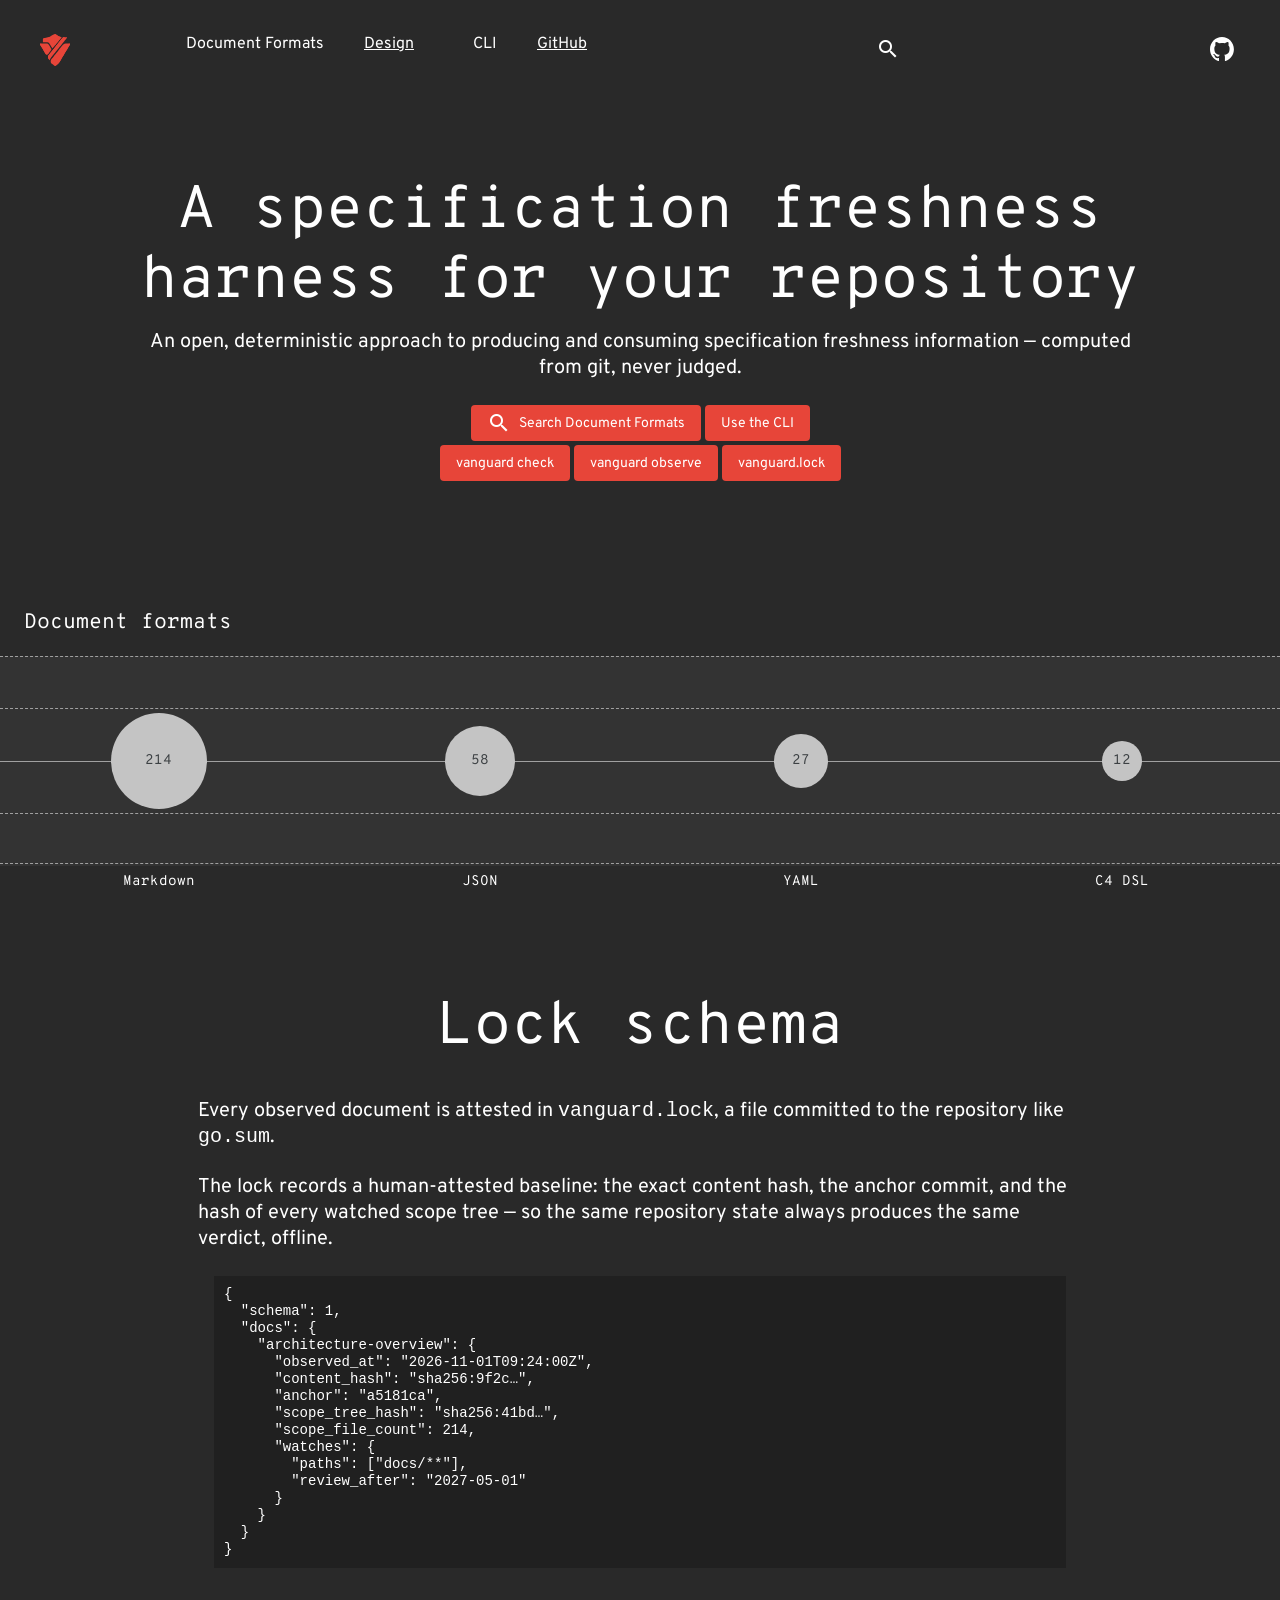
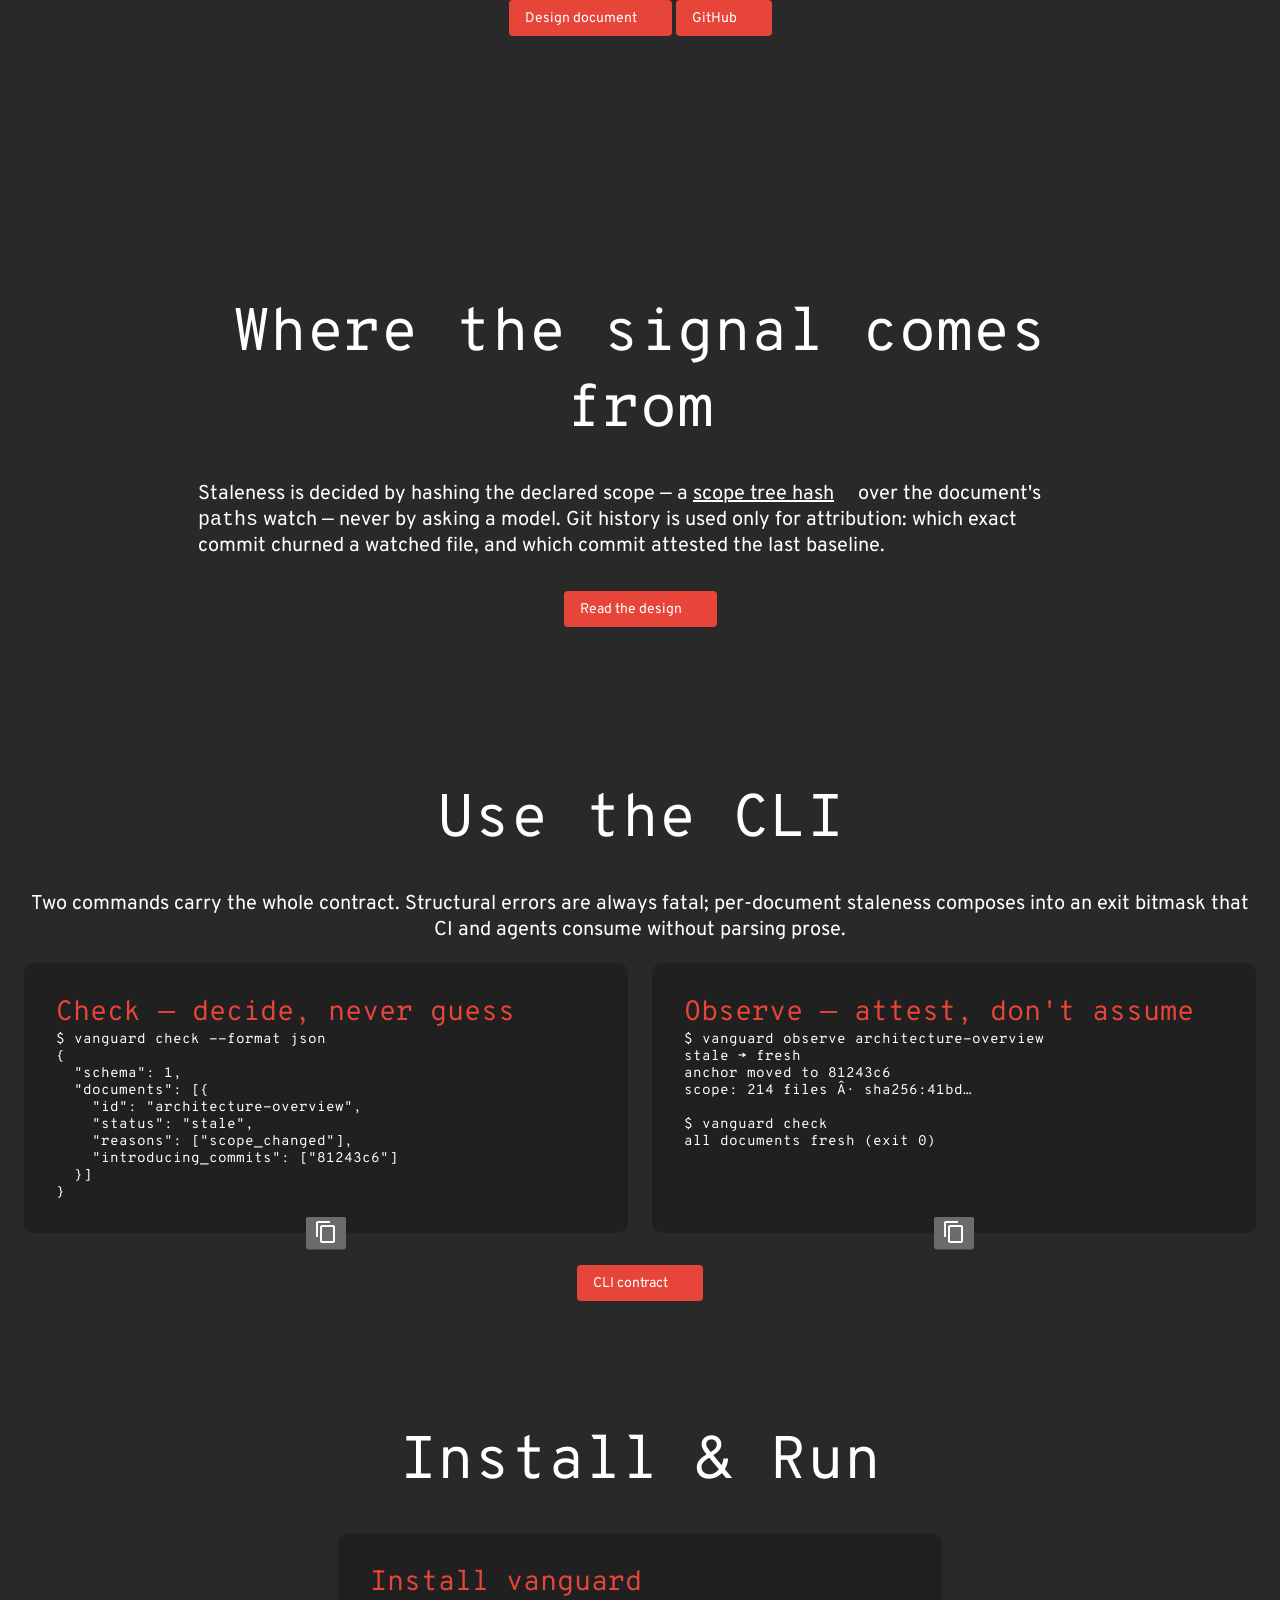
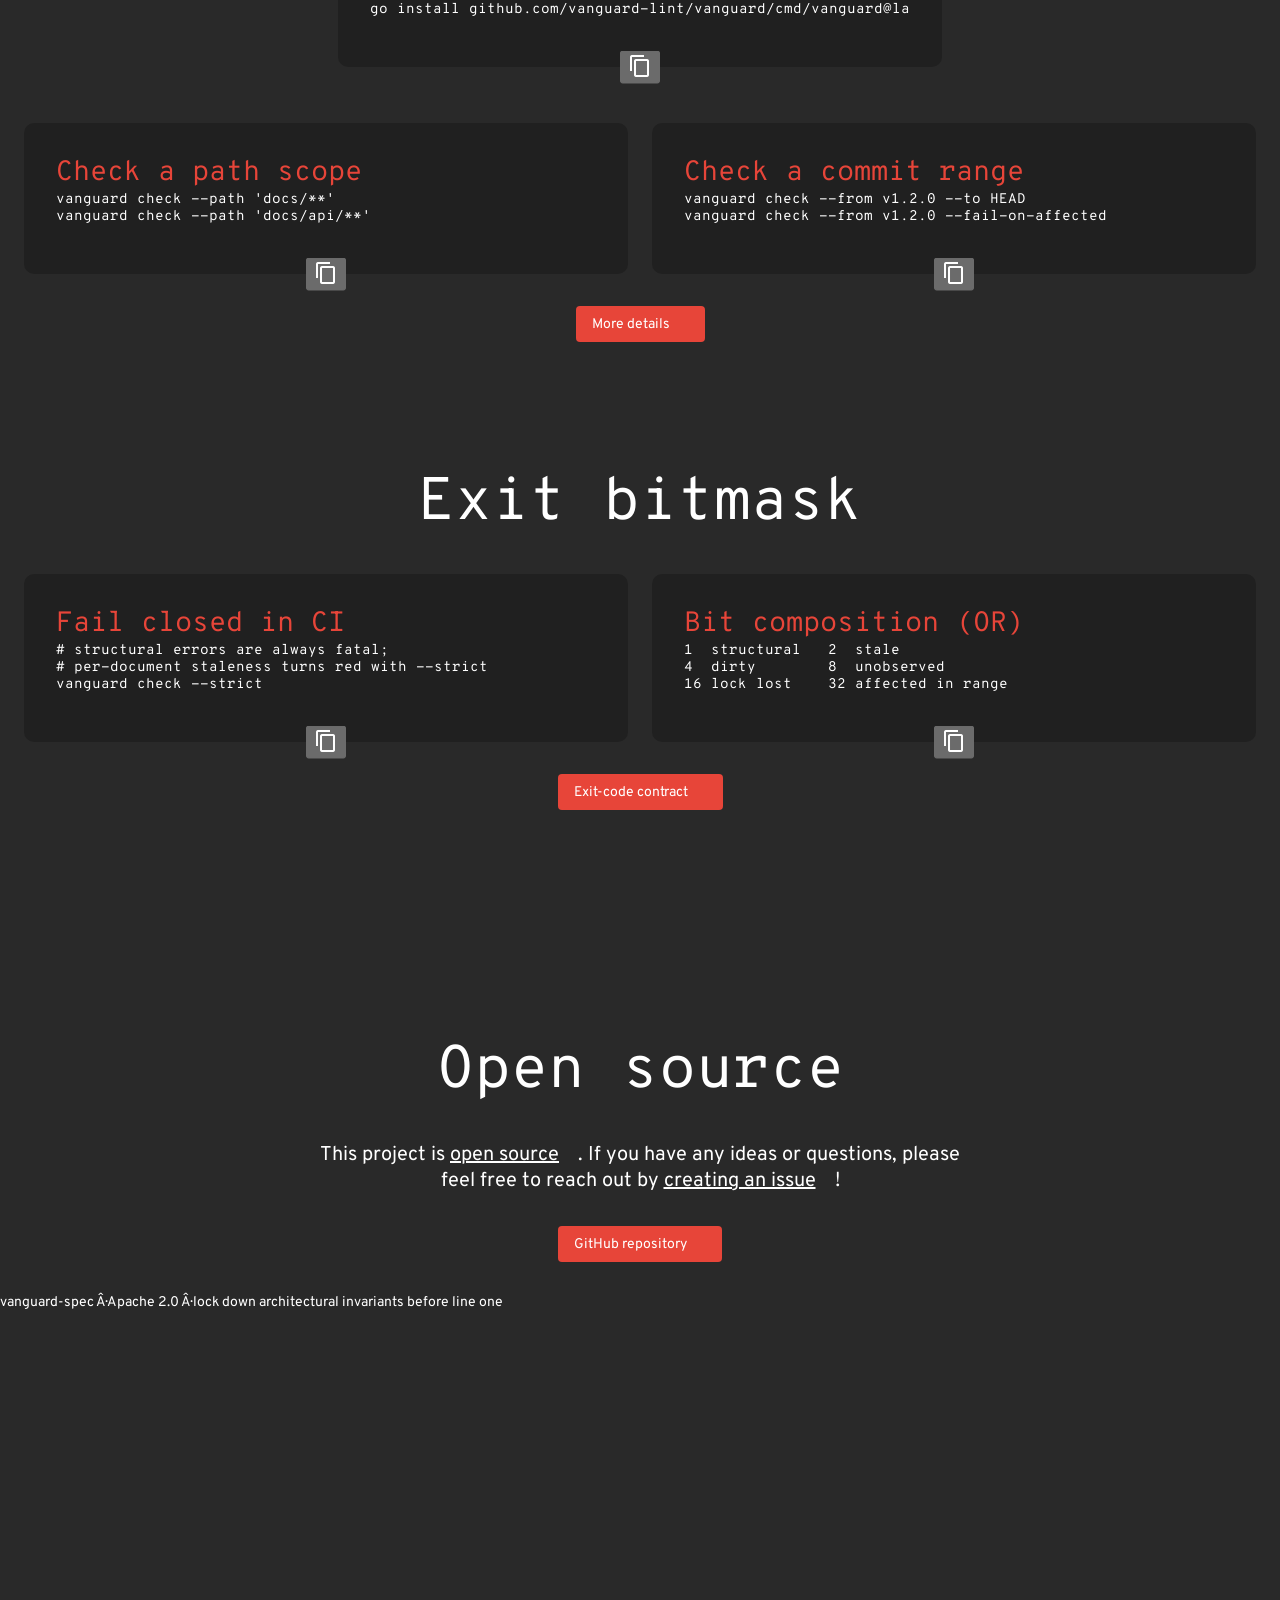
==== commit 023e34af: "fix(website): button labels single-line, logo offset, encoding - Collapse multiline cta labels (CLI " ====
--- a/website/index.html
+++ b/website/index.html
@@ -1,4 +1,4 @@
-<!doctype html>
+﻿<!doctype html>
 <!--
   Website for vanguard-spec.
   Markup and styling derived from https://osv.dev (google/osv-dev, Apache 2.0),
@@ -24,10 +24,8 @@
         </p>
       </div>
       <div class="cta">
-        <a class="cta-primary link-button" href="#formats">
-          <span class="material-icons" style="margin-right: 8px;">search</span>
-          Search Document Formats
-        </a>
+        <a class="cta-primary link-button" href="#formats"><span class="material-icons" style="margin-right: 8px;">search</span>
+          Search Document Formats</a>
         <a class="cta-primary link-button" href="#use-the-cli">Use the CLI</a>
       </div>
       <div class="cta">
@@ -56,8 +54,7 @@
                        top: -52px;">
                   View Markdown documents
                 </span>
-              </span>
-            </a>
+              </span></a>
           </dd>
 
           <dt class="ecosystem-name">JSON</dt>
@@ -70,8 +67,7 @@
                        top: -39px;">
                   View JSON documents
                 </span>
-              </span>
-            </a>
+              </span></a>
           </dd>
 
           <dt class="ecosystem-name">YAML</dt>
@@ -84,8 +80,7 @@
                        top: -31px;">
                   View YAML documents
                 </span>
-              </span>
-            </a>
+              </span></a>
           </dd>
 
           <dt class="ecosystem-name">C4 DSL</dt>
@@ -98,8 +93,7 @@
                        top: -24px;">
                   View C4 DSL documents
                 </span>
-              </span>
-            </a>
+              </span></a>
           </dd>
 
         </dl>
@@ -186,7 +180,7 @@
           <pre class="code-card-content" id="example-observe">$ vanguard observe architecture-overview
 stale → fresh
 anchor moved to 81243c6
-scope: 214 files · sha256:41bd…
+scope: 214 files Â· sha256:41bd…
 
 $ vanguard check
 all documents fresh (exit 0)</pre>
@@ -197,8 +191,7 @@
       </div>
       <div class="mdc-layout-grid__cell--span-12">
         <div class="cta">
-          <a class="cta-primary link-button" href="https://github.com/vanguard-lint/vanguard-spec/blob/main/docs/designs/vanguard.md">CLI
-            contract</a>
+          <a class="cta-primary link-button" href="https://github.com/vanguard-lint/vanguard-spec/blob/main/docs/designs/vanguard.md">CLI contract</a>
         </div>
       </div>
     </div>
@@ -295,7 +288,7 @@
     </div>
   </div>
   <footer>
-    <p class="footer-note">vanguard-spec · Apache 2.0 · lock down architectural invariants before line one</p>
+    <p class="footer-note">vanguard-spec Â· Apache 2.0 Â· lock down architectural invariants before line one</p>
   </footer>
 </div>
 </div></body></html>
--- a/website/static/main.css
+++ b/website/static/main.css
@@ -1 +1,4 @@
 ﻿:root{--mdc-layout-grid-margin-desktop: 24px;--mdc-layout-grid-gutter-desktop: 24px;--mdc-layout-grid-column-width-desktop: 72px;--mdc-layout-grid-margin-tablet: 16px;--mdc-layout-grid-gutter-tablet: 16px;--mdc-layout-grid-column-width-tablet: 72px;--mdc-layout-grid-margin-phone: 16px;--mdc-layout-grid-gutter-phone: 16px;--mdc-layout-grid-column-width-phone: 72px}@media(min-width: 840px){.mdc-layout-grid{box-sizing:border-box;margin:0 auto;padding:24px;padding:var(--mdc-layout-grid-margin-desktop, 24px)}}@media(min-width: 600px)and (max-width: 839px){.mdc-layout-grid{box-sizing:border-box;margin:0 auto;padding:16px;padding:var(--mdc-layout-grid-margin-tablet, 16px)}}@media(max-width: 599px){.mdc-layout-grid{box-sizing:border-box;margin:0 auto;padding:16px;padding:var(--mdc-layout-grid-margin-phone, 16px)}}@media(min-width: 840px){.mdc-layout-grid__inner{display:flex;flex-flow:row wrap;align-items:stretch;margin:-12px;margin:calc(var(--mdc-layout-grid-gutter-desktop, 24px)/2*-1)}@supports(display: grid){.mdc-layout-grid__inner{display:grid;margin:0;grid-gap:24px;grid-gap:var(--mdc-layout-grid-gutter-desktop, 24px);grid-template-columns:repeat(12, minmax(0, 1fr))}}}@media(min-width: 600px)and (max-width: 839px){.mdc-layout-grid__inner{display:flex;flex-flow:row wrap;align-items:stretch;margin:-8px;margin:calc(var(--mdc-layout-grid-gutter-tablet, 16px)/2*-1)}@supports(display: grid){.mdc-layout-grid__inner{display:grid;margin:0;grid-gap:16px;grid-gap:var(--mdc-layout-grid-gutter-tablet, 16px);grid-template-columns:repeat(8, minmax(0, 1fr))}}}@media(max-width: 599px){.mdc-layout-grid__inner{display:flex;flex-flow:row wrap;align-items:stretch;margin:-8px;margin:calc(var(--mdc-layout-grid-gutter-phone, 16px)/2*-1)}@supports(display: grid){.mdc-layout-grid__inner{display:grid;margin:0;grid-gap:16px;grid-gap:var(--mdc-layout-grid-gutter-phone, 16px);grid-template-columns:repeat(4, minmax(0, 1fr))}}}@media(min-width: 840px){.mdc-layout-grid__cell{width:calc(33.3333333333% - 24px);width:calc(33.3333333333% - var(--mdc-layout-grid-gutter-desktop, 24px))}@supports(display: grid){.mdc-layout-grid__cell{width:auto;grid-column-end:span 4}}.mdc-layout-grid__cell{box-sizing:border-box;margin:12px;margin:calc(var(--mdc-layout-grid-gutter-desktop, 24px)/2)}@supports(display: grid){.mdc-layout-grid__cell{margin:0}}.mdc-layout-grid__cell--span-1,.mdc-layout-grid__cell--span-1-desktop{width:calc(8.3333333333% - 24px);width:calc(8.3333333333% - var(--mdc-layout-grid-gutter-desktop, 24px))}@supports(display: grid){.mdc-layout-grid__cell--span-1,.mdc-layout-grid__cell--span-1-desktop{width:auto;grid-column-end:span 1}}.mdc-layout-grid__cell--span-2,.mdc-layout-grid__cell--span-2-desktop{width:calc(16.6666666667% - 24px);width:calc(16.6666666667% - var(--mdc-layout-grid-gutter-desktop, 24px))}@supports(display: grid){.mdc-layout-grid__cell--span-2,.mdc-layout-grid__cell--span-2-desktop{width:auto;grid-column-end:span 2}}.mdc-layout-grid__cell--span-3,.mdc-layout-grid__cell--span-3-desktop{width:calc(25% - 24px);width:calc(25% - var(--mdc-layout-grid-gutter-desktop, 24px))}@supports(display: grid){.mdc-layout-grid__cell--span-3,.mdc-layout-grid__cell--span-3-desktop{width:auto;grid-column-end:span 3}}.mdc-layout-grid__cell--span-4,.mdc-layout-grid__cell--span-4-desktop{width:calc(33.3333333333% - 24px);width:calc(33.3333333333% - var(--mdc-layout-grid-gutter-desktop, 24px))}@supports(display: grid){.mdc-layout-grid__cell--span-4,.mdc-layout-grid__cell--span-4-desktop{width:auto;grid-column-end:span 4}}.mdc-layout-grid__cell--span-5,.mdc-layout-grid__cell--span-5-desktop{width:calc(41.6666666667% - 24px);width:calc(41.6666666667% - var(--mdc-layout-grid-gutter-desktop, 24px))}@supports(display: grid){.mdc-layout-grid__cell--span-5,.mdc-layout-grid__cell--span-5-desktop{width:auto;grid-column-end:span 5}}.mdc-layout-grid__cell--span-6,.mdc-layout-grid__cell--span-6-desktop{width:calc(50% - 24px);width:calc(50% - var(--mdc-layout-grid-gutter-desktop, 24px))}@supports(display: grid){.mdc-layout-grid__cell--span-6,.mdc-layout-grid__cell--span-6-desktop{width:auto;grid-column-end:span 6}}.mdc-layout-grid__cell--span-7,.mdc-layout-grid__cell--span-7-desktop{width:calc(58.3333333333% - 24px);width:calc(58.3333333333% - var(--mdc-layout-grid-gutter-desktop, 24px))}@supports(display: grid){.mdc-layout-grid__cell--span-7,.mdc-layout-grid__cell--span-7-desktop{width:auto;grid-column-end:span 7}}.mdc-layout-grid__cell--span-8,.mdc-layout-grid__cell--span-8-desktop{width:calc(66.6666666667% - 24px);width:calc(66.6666666667% - var(--mdc-layout-grid-gutter-desktop, 24px))}@supports(display: grid){.mdc-layout-grid__cell--span-8,.mdc-layout-grid__cell--span-8-desktop{width:auto;grid-column-end:span 8}}.mdc-layout-grid__cell--span-9,.mdc-layout-grid__cell--span-9-desktop{width:calc(75% - 24px);width:calc(75% - var(--mdc-layout-grid-gutter-desktop, 24px))}@supports(display: grid){.mdc-layout-grid__cell--span-9,.mdc-layout-grid__cell--span-9-desktop{width:auto;grid-column-end:span 9}}.mdc-layout-grid__cell--span-10,.mdc-layout-grid__cell--span-10-desktop{width:calc(83.3333333333% - 24px);width:calc(83.3333333333% - var(--mdc-layout-grid-gutter-desktop, 24px))}@supports(display: grid){.mdc-layout-grid__cell--span-10,.mdc-layout-grid__cell--span-10-desktop{width:auto;grid-column-end:span 10}}.mdc-layout-grid__cell--span-11,.mdc-layout-grid__cell--span-11-desktop{width:calc(91.6666666667% - 24px);width:calc(91.6666666667% - var(--mdc-layout-grid-gutter-desktop, 24px))}@supports(display: grid){.mdc-layout-grid__cell--span-11,.mdc-layout-grid__cell--span-11-desktop{width:auto;grid-column-end:span 11}}.mdc-layout-grid__cell--span-12,.mdc-layout-grid__cell--span-12-desktop{width:calc(100% - 24px);width:calc(100% - var(--mdc-layout-grid-gutter-desktop, 24px))}@supports(display: grid){.mdc-layout-grid__cell--span-12,.mdc-layout-grid__cell--span-12-desktop{width:auto;grid-column-end:span 12}}}@media(min-width: 600px)and (max-width: 839px){.mdc-layout-grid__cell{width:calc(50% - 16px);width:calc(50% - var(--mdc-layout-grid-gutter-tablet, 16px))}@supports(display: grid){.mdc-layout-grid__cell{width:auto;grid-column-end:span 4}}.mdc-layout-grid__cell{box-sizing:border-box;margin:8px;margin:calc(var(--mdc-layout-grid-gutter-tablet, 16px)/2)}@supports(display: grid){.mdc-layout-grid__cell{margin:0}}.mdc-layout-grid__cell--span-1,.mdc-layout-grid__cell--span-1-tablet{width:calc(12.5% - 16px);width:calc(12.5% - var(--mdc-layout-grid-gutter-tablet, 16px))}@supports(display: grid){.mdc-layout-grid__cell--span-1,.mdc-layout-grid__cell--span-1-tablet{width:auto;grid-column-end:span 1}}.mdc-layout-grid__cell--span-2,.mdc-layout-grid__cell--span-2-tablet{width:calc(25% - 16px);width:calc(25% - var(--mdc-layout-grid-gutter-tablet, 16px))}@supports(display: grid){.mdc-layout-grid__cell--span-2,.mdc-layout-grid__cell--span-2-tablet{width:auto;grid-column-end:span 2}}.mdc-layout-grid__cell--span-3,.mdc-layout-grid__cell--span-3-tablet{width:calc(37.5% - 16px);width:calc(37.5% - var(--mdc-layout-grid-gutter-tablet, 16px))}@supports(display: grid){.mdc-layout-grid__cell--span-3,.mdc-layout-grid__cell--span-3-tablet{width:auto;grid-column-end:span 3}}.mdc-layout-grid__cell--span-4,.mdc-layout-grid__cell--span-4-tablet{width:calc(50% - 16px);width:calc(50% - var(--mdc-layout-grid-gutter-tablet, 16px))}@supports(display: grid){.mdc-layout-grid__cell--span-4,.mdc-layout-grid__cell--span-4-tablet{width:auto;grid-column-end:span 4}}.mdc-layout-grid__cell--span-5,.mdc-layout-grid__cell--span-5-tablet{width:calc(62.5% - 16px);width:calc(62.5% - var(--mdc-layout-grid-gutter-tablet, 16px))}@supports(display: grid){.mdc-layout-grid__cell--span-5,.mdc-layout-grid__cell--span-5-tablet{width:auto;grid-column-end:span 5}}.mdc-layout-grid__cell--span-6,.mdc-layout-grid__cell--span-6-tablet{width:calc(75% - 16px);width:calc(75% - var(--mdc-layout-grid-gutter-tablet, 16px))}@supports(display: grid){.mdc-layout-grid__cell--span-6,.mdc-layout-grid__cell--span-6-tablet{width:auto;grid-column-end:span 6}}.mdc-layout-grid__cell--span-7,.mdc-layout-grid__cell--span-7-tablet{width:calc(87.5% - 16px);width:calc(87.5% - var(--mdc-layout-grid-gutter-tablet, 16px))}@supports(display: grid){.mdc-layout-grid__cell--span-7,.mdc-layout-grid__cell--span-7-tablet{width:auto;grid-column-end:span 7}}.mdc-layout-grid__cell--span-8,.mdc-layout-grid__cell--span-8-tablet{width:calc(100% - 16px);width:calc(100% - var(--mdc-layout-grid-gutter-tablet, 16px))}@supports(display: grid){.mdc-layout-grid__cell--span-8,.mdc-layout-grid__cell--span-8-tablet{width:auto;grid-column-end:span 8}}.mdc-layout-grid__cell--span-9,.mdc-layout-grid__cell--span-9-tablet{width:calc(100% - 16px);width:calc(100% - var(--mdc-layout-grid-gutter-tablet, 16px))}@supports(display: grid){.mdc-layout-grid__cell--span-9,.mdc-layout-grid__cell--span-9-tablet{width:auto;grid-column-end:span 8}}.mdc-layout-grid__cell--span-10,.mdc-layout-grid__cell--span-10-tablet{width:calc(100% - 16px);width:calc(100% - var(--mdc-layout-grid-gutter-tablet, 16px))}@supports(display: grid){.mdc-layout-grid__cell--span-10,.mdc-layout-grid__cell--span-10-tablet{width:auto;grid-column-end:span 8}}.mdc-layout-grid__cell--span-11,.mdc-layout-grid__cell--span-11-tablet{width:calc(100% - 16px);width:calc(100% - var(--mdc-layout-grid-gutter-tablet, 16px))}@supports(display: grid){.mdc-layout-grid__cell--span-11,.mdc-layout-grid__cell--span-11-tablet{width:auto;grid-column-end:span 8}}.mdc-layout-grid__cell--span-12,.mdc-layout-grid__cell--span-12-tablet{width:calc(100% - 16px);width:calc(100% - var(--mdc-layout-grid-gutter-tablet, 16px))}@supports(display: grid){.mdc-layout-grid__cell--span-12,.mdc-layout-grid__cell--span-12-tablet{width:auto;grid-column-end:span 8}}}@media(max-width: 599px){.mdc-layout-grid__cell{width:calc(100% - 16px);width:calc(100% - var(--mdc-layout-grid-gutter-phone, 16px))}@supports(display: grid){.mdc-layout-grid__cell{width:auto;grid-column-end:span 4}}.mdc-layout-grid__cell{box-sizing:border-box;margin:8px;margin:calc(var(--mdc-layout-grid-gutter-phone, 16px)/2)}@supports(display: grid){.mdc-layout-grid__cell{margin:0}}.mdc-layout-grid__cell--span-1,.mdc-layout-grid__cell--span-1-phone{width:calc(25% - 16px);width:calc(25% - var(--mdc-layout-grid-gutter-phone, 16px))}@supports(display: grid){.mdc-layout-grid__cell--span-1,.mdc-layout-grid__cell--span-1-phone{width:auto;grid-column-end:span 1}}.mdc-layout-grid__cell--span-2,.mdc-layout-grid__cell--span-2-phone{width:calc(50% - 16px);width:calc(50% - var(--mdc-layout-grid-gutter-phone, 16px))}@supports(display: grid){.mdc-layout-grid__cell--span-2,.mdc-layout-grid__cell--span-2-phone{width:auto;grid-column-end:span 2}}.mdc-layout-grid__cell--span-3,.mdc-layout-grid__cell--span-3-phone{width:calc(75% - 16px);width:calc(75% - var(--mdc-layout-grid-gutter-phone, 16px))}@supports(display: grid){.mdc-layout-grid__cell--span-3,.mdc-layout-grid__cell--span-3-phone{width:auto;grid-column-end:span 3}}.mdc-layout-grid__cell--span-4,.mdc-layout-grid__cell--span-4-phone{width:calc(100% - 16px);width:calc(100% - var(--mdc-layout-grid-gutter-phone, 16px))}@supports(display: grid){.mdc-layout-grid__cell--span-4,.mdc-layout-grid__cell--span-4-phone{width:auto;grid-column-end:span 4}}.mdc-layout-grid__cell--span-5,.mdc-layout-grid__cell--span-5-phone{width:calc(100% - 16px);width:calc(100% - var(--mdc-layout-grid-gutter-phone, 16px))}@supports(display: grid){.mdc-layout-grid__cell--span-5,.mdc-layout-grid__cell--span-5-phone{width:auto;grid-column-end:span 4}}.mdc-layout-grid__cell--span-6,.mdc-layout-grid__cell--span-6-phone{width:calc(100% - 16px);width:calc(100% - var(--mdc-layout-grid-gutter-phone, 16px))}@supports(display: grid){.mdc-layout-grid__cell--span-6,.mdc-layout-grid__cell--span-6-phone{width:auto;grid-column-end:span 4}}.mdc-layout-grid__cell--span-7,.mdc-layout-grid__cell--span-7-phone{width:calc(100% - 16px);width:calc(100% - var(--mdc-layout-grid-gutter-phone, 16px))}@supports(display: grid){.mdc-layout-grid__cell--span-7,.mdc-layout-grid__cell--span-7-phone{width:auto;grid-column-end:span 4}}.mdc-layout-grid__cell--span-8,.mdc-layout-grid__cell--span-8-phone{width:calc(100% - 16px);width:calc(100% - var(--mdc-layout-grid-gutter-phone, 16px))}@supports(display: grid){.mdc-layout-grid__cell--span-8,.mdc-layout-grid__cell--span-8-phone{width:auto;grid-column-end:span 4}}.mdc-layout-grid__cell--span-9,.mdc-layout-grid__cell--span-9-phone{width:calc(100% - 16px);width:calc(100% - var(--mdc-layout-grid-gutter-phone, 16px))}@supports(display: grid){.mdc-layout-grid__cell--span-9,.mdc-layout-grid__cell--span-9-phone{width:auto;grid-column-end:span 4}}.mdc-layout-grid__cell--span-10,.mdc-layout-grid__cell--span-10-phone{width:calc(100% - 16px);width:calc(100% - var(--mdc-layout-grid-gutter-phone, 16px))}@supports(display: grid){.mdc-layout-grid__cell--span-10,.mdc-layout-grid__cell--span-10-phone{width:auto;grid-column-end:span 4}}.mdc-layout-grid__cell--span-11,.mdc-layout-grid__cell--span-11-phone{width:calc(100% - 16px);width:calc(100% - var(--mdc-layout-grid-gutter-phone, 16px))}@supports(display: grid){.mdc-layout-grid__cell--span-11,.mdc-layout-grid__cell--span-11-phone{width:auto;grid-column-end:span 4}}.mdc-layout-grid__cell--span-12,.mdc-layout-grid__cell--span-12-phone{width:calc(100% - 16px);width:calc(100% - var(--mdc-layout-grid-gutter-phone, 16px))}@supports(display: grid){.mdc-layout-grid__cell--span-12,.mdc-layout-grid__cell--span-12-phone{width:auto;grid-column-end:span 4}}}.mdc-layout-grid__cell--order-1{order:1}.mdc-layout-grid__cell--order-2{order:2}.mdc-layout-grid__cell--order-3{order:3}.mdc-layout-grid__cell--order-4{order:4}.mdc-layout-grid__cell--order-5{order:5}.mdc-layout-grid__cell--order-6{order:6}.mdc-layout-grid__cell--order-7{order:7}.mdc-layout-grid__cell--order-8{order:8}.mdc-layout-grid__cell--order-9{order:9}.mdc-layout-grid__cell--order-10{order:10}.mdc-layout-grid__cell--order-11{order:11}.mdc-layout-grid__cell--order-12{order:12}.mdc-layout-grid__cell--align-top{align-self:flex-start}@supports(display: grid){.mdc-layout-grid__cell--align-top{align-self:start}}.mdc-layout-grid__cell--align-middle{align-self:center}.mdc-layout-grid__cell--align-bottom{align-self:flex-end}@supports(display: grid){.mdc-layout-grid__cell--align-bottom{align-self:end}}@media(min-width: 840px){.mdc-layout-grid--fixed-column-width{width:1176px;width:calc(var(--mdc-layout-grid-column-width-desktop, 72px)*12 + var(--mdc-layout-grid-gutter-desktop, 24px)*11 + var(--mdc-layout-grid-margin-desktop, 24px)*2)}}@media(min-width: 600px)and (max-width: 839px){.mdc-layout-grid--fixed-column-width{width:720px;width:calc(var(--mdc-layout-grid-column-width-tablet, 72px)*8 + var(--mdc-layout-grid-gutter-tablet, 16px)*7 + var(--mdc-layout-grid-margin-tablet, 16px)*2)}}@media(max-width: 599px){.mdc-layout-grid--fixed-column-width{width:368px;width:calc(var(--mdc-layout-grid-column-width-phone, 72px)*4 + var(--mdc-layout-grid-gutter-phone, 16px)*3 + var(--mdc-layout-grid-margin-phone, 16px)*2)}}.mdc-layout-grid--align-left{margin-right:auto;margin-left:0}.mdc-layout-grid--align-right{margin-right:0;margin-left:auto}:root{color-scheme:dark;--osv-bg: #292929;--osv-text: #fff;--osv-grey-100: #f8f9fa;--osv-grey-200: #e8eaed;--osv-grey-300: #e2e2e2;--osv-grey-400: #bdc1c6;--osv-grey-500: #9aa0a6;--osv-grey-600: #80868b;--osv-grey-700: #5f6368;--osv-grey-800: #3C4043;--osv-grey-900: #202124;--osv-border: #555;--osv-red-300: #f0877d;--osv-cyan-300: #C9F5F7;--osv-code-bg: #202020;--osv-hover-bg: rgba(255, 255, 255, 0.1);--osv-search-bg: #696969;--osv-search-border: rgba(255, 255, 255, 0.3);--osv-ecosystems-bg: #333333;--osv-tooltip-bg: #11111199;--osv-tab-inactive: #aaaaaa;--osv-tab-active: #ffffff}:root[data-theme=light]{color-scheme:light;--osv-bg: #f5f3f4;--osv-text: #161A1D;--osv-grey-100: #202124;--osv-grey-200: #3c4043;--osv-grey-300: #5f6368;--osv-grey-400: #80868b;--osv-grey-500: #9aa0a6;--osv-grey-600: #b3b3b3;--osv-grey-700: #dadce0;--osv-grey-800: #f1f3f4;--osv-grey-900: #f8f9fa;--osv-border: #dadce0;--osv-red-300: #e74539;--osv-cyan-300: #007b83;--osv-code-bg: #dddddd;--osv-hover-bg: rgba(0, 0, 0, 0.05);--osv-search-bg: rgba(255, 255, 255, 0.95);--osv-search-border: rgba(0, 0, 0, 0.2);--osv-ecosystems-bg: #e8e8e8;--osv-tooltip-bg: #4f4f4fc8;--osv-tab-inactive: #cccccc;--osv-tab-active: #ffffff}@font-face{font-family:"backtick-override";src:local("Arial");unicode-range:U+0060}.mdc-data-table__content{-moz-osx-font-smoothing:grayscale;-webkit-font-smoothing:antialiased;font-family:Roboto, sans-serif;font-family:var(--mdc-typography-body2-font-family, var(--mdc-typography-font-family, Roboto, sans-serif));font-size:0.875rem;font-size:var(--mdc-typography-body2-font-size, 0.875rem);line-height:1.25rem;line-height:var(--mdc-typography-body2-line-height, 1.25rem);font-weight:400;font-weight:var(--mdc-typography-body2-font-weight, 400);letter-spacing:0.0178571429em;letter-spacing:var(--mdc-typography-body2-letter-spacing, 0.0178571429em);text-decoration:inherit;text-decoration:var(--mdc-typography-body2-text-decoration, inherit);text-transform:inherit;text-transform:var(--mdc-typography-body2-text-transform, inherit)}.mdc-data-table{background-color:#fff;background-color:var(--mdc-theme-surface, #fff);border-radius:4px;border-radius:var(--mdc-shape-medium, 4px)}.mdc-data-table .mdc-data-table__header-cell:first-child{border-top-left-radius:4px;border-top-left-radius:var(--mdc-shape-medium, 4px)}[dir=rtl] .mdc-data-table .mdc-data-table__header-cell:first-child,.mdc-data-table .mdc-data-table__header-cell:first-child[dir=rtl]{border-top-right-radius:4px;border-top-right-radius:var(--mdc-shape-medium, 4px);border-top-left-radius:0}.mdc-data-table .mdc-data-table__header-cell:last-child{border-top-right-radius:4px;border-top-right-radius:var(--mdc-shape-medium, 4px)}[dir=rtl] .mdc-data-table .mdc-data-table__header-cell:last-child,.mdc-data-table .mdc-data-table__header-cell:last-child[dir=rtl]{border-top-left-radius:4px;border-top-left-radius:var(--mdc-shape-medium, 4px);border-top-right-radius:0}.mdc-data-table.mdc-data-table--without-footer .mdc-data-table__row:last-child .mdc-data-table__cell:first-child{border-bottom-left-radius:4px;border-bottom-left-radius:var(--mdc-shape-medium, 4px)}[dir=rtl] .mdc-data-table.mdc-data-table--without-footer .mdc-data-table__row:last-child .mdc-data-table__cell:first-child,.mdc-data-table.mdc-data-table--without-footer .mdc-data-table__row:last-child .mdc-data-table__cell:first-child[dir=rtl]{border-bottom-right-radius:4px;border-bottom-right-radius:var(--mdc-shape-medium, 4px);border-bottom-left-radius:0}.mdc-data-table.mdc-data-table--without-footer .mdc-data-table__row:last-child .mdc-data-table__cell:last-child{border-bottom-right-radius:4px;border-bottom-right-radius:var(--mdc-shape-medium, 4px)}[dir=rtl] .mdc-data-table.mdc-data-table--without-footer .mdc-data-table__row:last-child .mdc-data-table__cell:last-child,.mdc-data-table.mdc-data-table--without-footer .mdc-data-table__row:last-child .mdc-data-table__cell:last-child[dir=rtl]{border-bottom-left-radius:4px;border-bottom-left-radius:var(--mdc-shape-medium, 4px);border-bottom-right-radius:0}.mdc-data-table{border-width:1px;border-style:solid;border-color:rgba(0,0,0,.12);-webkit-overflow-scrolling:touch;display:inline-flex;flex-direction:column;box-sizing:border-box;position:relative}.mdc-data-table__row{background-color:inherit}.mdc-data-table__header-cell{background-color:#fff;background-color:var(--mdc-theme-surface, #fff)}.mdc-data-table__row--selected{background-color:rgba(98, 0, 238, 0.04)}.mdc-data-table__pagination-rows-per-page-select:not(.mdc-select--disabled) .mdc-notched-outline__leading,.mdc-data-table__pagination-rows-per-page-select:not(.mdc-select--disabled) .mdc-notched-outline__notch,.mdc-data-table__pagination-rows-per-page-select:not(.mdc-select--disabled) .mdc-notched-outline__trailing{border-color:rgba(0, 0, 0, 0.12)}.mdc-data-table__cell,.mdc-data-table__header-cell{border-bottom-color:rgba(0,0,0,.12)}.mdc-data-table__pagination{border-top-color:rgba(0,0,0,.12)}.mdc-data-table__cell,.mdc-data-table__header-cell{border-bottom-width:1px;border-bottom-style:solid}.mdc-data-table__pagination{border-top-width:1px;border-top-style:solid}.mdc-data-table__row:last-child .mdc-data-table__cell{border-bottom:none}.mdc-data-table__row:not(.mdc-data-table__row--selected):hover{background-color:rgba(0, 0, 0, 0.04)}.mdc-data-table__header-cell{color:rgba(0, 0, 0, 0.87)}.mdc-data-table__pagination-total,.mdc-data-table__pagination-rows-per-page-label,.mdc-data-table__cell{color:rgba(0, 0, 0, 0.87)}.mdc-data-table__row{height:52px}.mdc-data-table__pagination{min-height:52px}.mdc-data-table__header-row{height:56px}.mdc-data-table__cell,.mdc-data-table__header-cell{padding:0 16px 0 16px}.mdc-data-table__header-cell--checkbox,.mdc-data-table__cell--checkbox{padding-left:4px;padding-right:0}[dir=rtl] .mdc-data-table__header-cell--checkbox,[dir=rtl] .mdc-data-table__cell--checkbox,.mdc-data-table__header-cell--checkbox[dir=rtl],.mdc-data-table__cell--checkbox[dir=rtl]{padding-left:0;padding-right:4px}.mdc-data-table__table-container{-webkit-overflow-scrolling:touch;overflow-x:auto;width:100%}.mdc-data-table__table{min-width:100%;border:0;white-space:nowrap;border-spacing:0;table-layout:fixed}.mdc-data-table__cell{-moz-osx-font-smoothing:grayscale;-webkit-font-smoothing:antialiased;font-family:Roboto, sans-serif;font-family:var(--mdc-typography-body2-font-family, var(--mdc-typography-font-family, Roboto, sans-serif));font-size:0.875rem;font-size:var(--mdc-typography-body2-font-size, 0.875rem);line-height:1.25rem;line-height:var(--mdc-typography-body2-line-height, 1.25rem);font-weight:400;font-weight:var(--mdc-typography-body2-font-weight, 400);letter-spacing:0.0178571429em;letter-spacing:var(--mdc-typography-body2-letter-spacing, 0.0178571429em);text-decoration:inherit;text-decoration:var(--mdc-typography-body2-text-decoration, inherit);text-transform:inherit;text-transform:var(--mdc-typography-body2-text-transform, inherit);box-sizing:border-box;overflow:hidden;text-align:left;text-overflow:ellipsis}[dir=rtl] .mdc-data-table__cell,.mdc-data-table__cell[dir=rtl]{text-align:right}.mdc-data-table__cell--numeric{text-align:right}[dir=rtl] .mdc-data-table__cell--numeric,.mdc-data-table__cell--numeric[dir=rtl]{text-align:left}.mdc-data-table__cell--checkbox{width:1px}.mdc-data-table__header-cell{-moz-osx-font-smoothing:grayscale;-webkit-font-smoothing:antialiased;font-family:Roboto, sans-serif;font-family:var(--mdc-typography-subtitle2-font-family, var(--mdc-typography-font-family, Roboto, sans-serif));font-size:0.875rem;font-size:var(--mdc-typography-subtitle2-font-size, 0.875rem);line-height:1.375rem;line-height:var(--mdc-typography-subtitle2-line-height, 1.375rem);font-weight:500;font-weight:var(--mdc-typography-subtitle2-font-weight, 500);letter-spacing:0.0071428571em;letter-spacing:var(--mdc-typography-subtitle2-letter-spacing, 0.0071428571em);text-decoration:inherit;text-decoration:var(--mdc-typography-subtitle2-text-decoration, inherit);text-transform:inherit;text-transform:var(--mdc-typography-subtitle2-text-transform, inherit);box-sizing:border-box;text-overflow:ellipsis;overflow:hidden;outline:none;text-align:left}[dir=rtl] .mdc-data-table__header-cell,.mdc-data-table__header-cell[dir=rtl]{text-align:right}.mdc-data-table__header-cell--checkbox{width:1px}.mdc-data-table__header-cell--numeric{text-align:right}[dir=rtl] .mdc-data-table__header-cell--numeric,.mdc-data-table__header-cell--numeric[dir=rtl]{text-align:left}.mdc-data-table__sort-icon-button{width:28px;height:28px;padding:2px}.mdc-data-table__sort-icon-button .mdc-icon-button__focus-ring{display:none}@media screen and (forced-colors: active){.mdc-data-table__sort-icon-button.mdc-ripple-upgraded--background-focused .mdc-icon-button__focus-ring,.mdc-data-table__sort-icon-button:not(.mdc-ripple-upgraded):focus .mdc-icon-button__focus-ring{pointer-events:none;border:2px solid rgba(0,0,0,0);border-radius:6px;box-sizing:content-box;position:absolute;top:50%;left:50%;transform:translate(-50%, -50%);height:100%;width:100%}}@media screen and (forced-colors: active)and (forced-colors: active){.mdc-data-table__sort-icon-button.mdc-ripple-upgraded--background-focused .mdc-icon-button__focus-ring,.mdc-data-table__sort-icon-button:not(.mdc-ripple-upgraded):focus .mdc-icon-button__focus-ring{border-color:CanvasText}}@media screen and (forced-colors: active){.mdc-data-table__sort-icon-button.mdc-ripple-upgraded--background-focused .mdc-icon-button__focus-ring::after,.mdc-data-table__sort-icon-button:not(.mdc-ripple-upgraded):focus .mdc-icon-button__focus-ring::after{content:"";border:2px solid rgba(0,0,0,0);border-radius:8px;display:block;position:absolute;top:50%;left:50%;transform:translate(-50%, -50%);height:calc(100% + 4px);width:calc(100% + 4px)}}@media screen and (forced-colors: active)and (forced-colors: active){.mdc-data-table__sort-icon-button.mdc-ripple-upgraded--background-focused .mdc-icon-button__focus-ring::after,.mdc-data-table__sort-icon-button:not(.mdc-ripple-upgraded):focus .mdc-icon-button__focus-ring::after{border-color:CanvasText}}.mdc-data-table__sort-icon-button.mdc-ripple-upgraded--background-focused .mdc-icon-button__focus-ring,.mdc-data-table__sort-icon-button:not(.mdc-ripple-upgraded):focus .mdc-icon-button__focus-ring{display:block;max-height:28px;max-width:28px}.mdc-data-table__sort-icon-button.mdc-icon-button--reduced-size .mdc-icon-button__ripple{width:28px;height:28px;margin-top:0px;margin-bottom:0px;margin-right:0px;margin-left:0px}.mdc-data-table__sort-icon-button.mdc-icon-button--reduced-size.mdc-ripple-upgraded--background-focused .mdc-icon-button__focus-ring,.mdc-data-table__sort-icon-button.mdc-icon-button--reduced-size:not(.mdc-ripple-upgraded):focus .mdc-icon-button__focus-ring{max-height:28px;max-width:28px}.mdc-data-table__sort-icon-button .mdc-icon-button__touch{position:absolute;top:50%;height:28px;left:50%;width:28px;transform:translate(-50%, -50%)}.mdc-data-table__sort-icon-button{transform:rotate(0.0001deg);margin-left:4px;margin-right:0}[dir=rtl] .mdc-data-table__sort-icon-button,.mdc-data-table__sort-icon-button[dir=rtl]{margin-left:0;margin-right:4px}.mdc-data-table__header-cell--numeric .mdc-data-table__sort-icon-button{margin-left:0;margin-right:4px}[dir=rtl] .mdc-data-table__header-cell--numeric .mdc-data-table__sort-icon-button,.mdc-data-table__header-cell--numeric .mdc-data-table__sort-icon-button[dir=rtl]{margin-left:4px;margin-right:0}.mdc-data-table__sort-icon-button{transition:transform 150ms 0ms cubic-bezier(0.4, 0, 0.2, 1)}.mdc-data-table__header-cell--sorted-descending .mdc-data-table__sort-icon-button{transform:rotate(-180deg)}.mdc-data-table__sort-icon-button{opacity:0}.mdc-data-table__sort-icon-button:focus,.mdc-data-table__header-cell:hover .mdc-data-table__sort-icon-button,.mdc-data-table__header-cell--sorted .mdc-data-table__sort-icon-button{opacity:1}.mdc-data-table__header-cell-wrapper{align-items:center;display:inline-flex;vertical-align:middle}.mdc-data-table__header-cell--with-sort{cursor:pointer}.mdc-data-table__sort-status-label{clip:rect(1px, 1px, 1px, 1px);height:1px;overflow:hidden;position:absolute;white-space:nowrap;width:1px}.mdc-data-table--sticky-header .mdc-data-table__header-cell{position:sticky;top:0;z-index:1}.mdc-data-table__sort-icon-button{color:rgba(0, 0, 0, 0.6)}.mdc-data-table__sort-icon-button .mdc-icon-button__ripple::before,.mdc-data-table__sort-icon-button .mdc-icon-button__ripple::after{background-color:rgba(0, 0, 0, 0.6);background-color:var(--mdc-ripple-color, rgba(0, 0, 0, 0.6))}.mdc-data-table__sort-icon-button:hover .mdc-icon-button__ripple::before,.mdc-data-table__sort-icon-button.mdc-ripple-surface--hover .mdc-icon-button__ripple::before{opacity:0.04;opacity:var(--mdc-ripple-hover-opacity, 0.04)}.mdc-data-table__sort-icon-button.mdc-ripple-upgraded--background-focused .mdc-icon-button__ripple::before,.mdc-data-table__sort-icon-button:not(.mdc-ripple-upgraded):focus .mdc-icon-button__ripple::before{transition-duration:75ms;opacity:0.12;opacity:var(--mdc-ripple-focus-opacity, 0.12)}.mdc-data-table__sort-icon-button:not(.mdc-ripple-upgraded) .mdc-icon-button__ripple::after{transition:opacity 150ms linear}.mdc-data-table__sort-icon-button:not(.mdc-ripple-upgraded):active .mdc-icon-button__ripple::after{transition-duration:75ms;opacity:0.12;opacity:var(--mdc-ripple-press-opacity, 0.12)}.mdc-data-table__sort-icon-button.mdc-ripple-upgraded{--mdc-ripple-fg-opacity:var(--mdc-ripple-press-opacity, 0.12)}.mdc-data-table__header-cell--sorted .mdc-data-table__sort-icon-button{color:rgba(0, 0, 0, 0.87)}.mdc-data-table__header-cell--sorted .mdc-data-table__sort-icon-button .mdc-icon-button__ripple::before,.mdc-data-table__header-cell--sorted .mdc-data-table__sort-icon-button .mdc-icon-button__ripple::after{background-color:rgba(0, 0, 0, 0.87);background-color:var(--mdc-ripple-color, rgba(0, 0, 0, 0.87))}.mdc-data-table__header-cell--sorted .mdc-data-table__sort-icon-button:hover .mdc-icon-button__ripple::before,.mdc-data-table__header-cell--sorted .mdc-data-table__sort-icon-button.mdc-ripple-surface--hover .mdc-icon-button__ripple::before{opacity:0.04;opacity:var(--mdc-ripple-hover-opacity, 0.04)}.mdc-data-table__header-cell--sorted .mdc-data-table__sort-icon-button.mdc-ripple-upgraded--background-focused .mdc-icon-button__ripple::before,.mdc-data-table__header-cell--sorted .mdc-data-table__sort-icon-button:not(.mdc-ripple-upgraded):focus .mdc-icon-button__ripple::before{transition-duration:75ms;opacity:0.12;opacity:var(--mdc-ripple-focus-opacity, 0.12)}.mdc-data-table__header-cell--sorted .mdc-data-table__sort-icon-button:not(.mdc-ripple-upgraded) .mdc-icon-button__ripple::after{transition:opacity 150ms linear}.mdc-data-table__header-cell--sorted .mdc-data-table__sort-icon-button:not(.mdc-ripple-upgraded):active .mdc-icon-button__ripple::after{transition-duration:75ms;opacity:0.12;opacity:var(--mdc-ripple-press-opacity, 0.12)}.mdc-data-table__header-cell--sorted .mdc-data-table__sort-icon-button.mdc-ripple-upgraded{--mdc-ripple-fg-opacity:var(--mdc-ripple-press-opacity, 0.12)}.mdc-data-table__progress-indicator{display:none;position:absolute;width:100%}.mdc-data-table--in-progress .mdc-data-table__progress-indicator{display:block}.mdc-data-table__scrim{background-color:#fff;background-color:var(--mdc-theme-surface, #fff);height:100%;opacity:.32;position:absolute;top:0;width:100%}.mdc-data-table__pagination{-moz-osx-font-smoothing:grayscale;-webkit-font-smoothing:antialiased;font-family:Roboto, sans-serif;font-family:var(--mdc-typography-body2-font-family, var(--mdc-typography-font-family, Roboto, sans-serif));font-size:0.875rem;font-size:var(--mdc-typography-body2-font-size, 0.875rem);line-height:1.25rem;line-height:var(--mdc-typography-body2-line-height, 1.25rem);font-weight:400;font-weight:var(--mdc-typography-body2-font-weight, 400);letter-spacing:0.0178571429em;letter-spacing:var(--mdc-typography-body2-letter-spacing, 0.0178571429em);text-decoration:inherit;text-decoration:var(--mdc-typography-body2-text-decoration, inherit);text-transform:inherit;text-transform:var(--mdc-typography-body2-text-transform, inherit);box-sizing:border-box;display:flex;justify-content:flex-end}.mdc-data-table__pagination-trailing{margin-left:4px;margin-right:0}[dir=rtl] .mdc-data-table__pagination-trailing,.mdc-data-table__pagination-trailing[dir=rtl]{margin-left:0;margin-right:4px}.mdc-data-table__pagination-trailing{align-items:center;display:flex;flex-wrap:wrap;justify-content:flex-end}.mdc-data-table__pagination-navigation{align-items:center;display:flex}[dir=rtl] .mdc-data-table__pagination-button .mdc-button__icon,.mdc-data-table__pagination-button .mdc-button__icon[dir=rtl]{transform:rotate(180deg)}.mdc-data-table__pagination-button{margin-left:0;margin-right:4px}[dir=rtl] .mdc-data-table__pagination-button,.mdc-data-table__pagination-button[dir=rtl]{margin-left:4px;margin-right:0}.mdc-data-table__pagination-total{margin-left:14px;margin-right:36px}[dir=rtl] .mdc-data-table__pagination-total,.mdc-data-table__pagination-total[dir=rtl]{margin-left:36px;margin-right:14px}.mdc-data-table__pagination-total{white-space:nowrap}.mdc-data-table__pagination-rows-per-page{margin-left:0;margin-right:22px}[dir=rtl] .mdc-data-table__pagination-rows-per-page,.mdc-data-table__pagination-rows-per-page[dir=rtl]{margin-left:22px;margin-right:0}.mdc-data-table__pagination-rows-per-page{align-items:center;display:inline-flex}.mdc-data-table__pagination-rows-per-page-label{margin-left:0;margin-right:12px}[dir=rtl] .mdc-data-table__pagination-rows-per-page-label,.mdc-data-table__pagination-rows-per-page-label[dir=rtl]{margin-left:12px;margin-right:0}.mdc-data-table__pagination-rows-per-page-label{white-space:nowrap}.mdc-data-table__pagination-rows-per-page-select .mdc-select__anchor{width:100%;min-width:80px}.mdc-data-table__pagination-rows-per-page-select{min-width:80px;min-width:var(--mdc-menu-min-width, 80px);margin:8px 0}.mdc-data-table__pagination-rows-per-page-select .mdc-select__anchor .mdc-floating-label--float-above{transform:translateY(-27.25px) scale(1)}.mdc-data-table__pagination-rows-per-page-select .mdc-select__anchor .mdc-floating-label--float-above{font-size:.75rem}.mdc-data-table__pagination-rows-per-page-select .mdc-select__anchor.mdc-notched-outline--upgraded .mdc-floating-label--float-above,.mdc-data-table__pagination-rows-per-page-select .mdc-select__anchor .mdc-notched-outline--upgraded .mdc-floating-label--float-above{transform:translateY(-24.75px) scale(0.75)}.mdc-data-table__pagination-rows-per-page-select .mdc-select__anchor.mdc-notched-outline--upgraded .mdc-floating-label--float-above,.mdc-data-table__pagination-rows-per-page-select .mdc-select__anchor .mdc-notched-outline--upgraded .mdc-floating-label--float-above{font-size:1rem}.mdc-data-table__pagination-rows-per-page-select .mdc-select__anchor .mdc-floating-label--shake{animation:mdc-floating-label-shake-float-above-select-outlined-36px 250ms 1}@keyframes mdc-floating-label-shake-float-above-select-outlined-36px{0%{transform:translateX(calc(0 - 0%)) translateY(-24.75px) scale(0.75)}33%{animation-timing-function:cubic-bezier(0.5, 0, 0.701732, 0.495819);transform:translateX(calc(4% - 0%)) translateY(-24.75px) scale(0.75)}66%{animation-timing-function:cubic-bezier(0.302435, 0.381352, 0.55, 0.956352);transform:translateX(calc(-4% - 0%)) translateY(-24.75px) scale(0.75)}100%{transform:translateX(calc(0 - 0%)) translateY(-24.75px) scale(0.75)}}.mdc-data-table__pagination-rows-per-page-select .mdc-select__anchor{height:36px}.mdc-data-table__pagination-rows-per-page-select .mdc-select__dropdown-icon{width:20px;height:20px}.mdc-data-table__pagination-rows-per-page-select.mdc-select--outlined .mdc-select__anchor :not(.mdc-notched-outline--notched) .mdc-notched-outline__notch{max-width:calc(100% - 56px)}.mdc-data-table__pagination-rows-per-page-select .mdc-list-item.mdc-list-item--with-one-line{height:36px}.mdc-data-table__header-row-checkbox.mdc-checkbox--selected .mdc-checkbox__ripple::before,.mdc-data-table__header-row-checkbox.mdc-checkbox--selected .mdc-checkbox__ripple::after,.mdc-data-table__row-checkbox.mdc-checkbox--selected .mdc-checkbox__ripple::before,.mdc-data-table__row-checkbox.mdc-checkbox--selected .mdc-checkbox__ripple::after{background-color:#6200ee;background-color:var(--mdc-ripple-color, var(--mdc-theme-primary, #6200ee))}.mdc-data-table__header-row-checkbox.mdc-checkbox--selected:hover .mdc-checkbox__ripple::before,.mdc-data-table__header-row-checkbox.mdc-checkbox--selected.mdc-ripple-surface--hover .mdc-checkbox__ripple::before,.mdc-data-table__row-checkbox.mdc-checkbox--selected:hover .mdc-checkbox__ripple::before,.mdc-data-table__row-checkbox.mdc-checkbox--selected.mdc-ripple-surface--hover .mdc-checkbox__ripple::before{opacity:0.04;opacity:var(--mdc-ripple-hover-opacity, 0.04)}.mdc-data-table__header-row-checkbox.mdc-checkbox--selected.mdc-ripple-upgraded--background-focused .mdc-checkbox__ripple::before,.mdc-data-table__header-row-checkbox.mdc-checkbox--selected:not(.mdc-ripple-upgraded):focus .mdc-checkbox__ripple::before,.mdc-data-table__row-checkbox.mdc-checkbox--selected.mdc-ripple-upgraded--background-focused .mdc-checkbox__ripple::before,.mdc-data-table__row-checkbox.mdc-checkbox--selected:not(.mdc-ripple-upgraded):focus .mdc-checkbox__ripple::before{transition-duration:75ms;opacity:0.12;opacity:var(--mdc-ripple-focus-opacity, 0.12)}.mdc-data-table__header-row-checkbox.mdc-checkbox--selected:not(.mdc-ripple-upgraded) .mdc-checkbox__ripple::after,.mdc-data-table__row-checkbox.mdc-checkbox--selected:not(.mdc-ripple-upgraded) .mdc-checkbox__ripple::after{transition:opacity 150ms linear}.mdc-data-table__header-row-checkbox.mdc-checkbox--selected:not(.mdc-ripple-upgraded):active .mdc-checkbox__ripple::after,.mdc-data-table__row-checkbox.mdc-checkbox--selected:not(.mdc-ripple-upgraded):active .mdc-checkbox__ripple::after{transition-duration:75ms;opacity:0.12;opacity:var(--mdc-ripple-press-opacity, 0.12)}.mdc-data-table__header-row-checkbox.mdc-checkbox--selected.mdc-ripple-upgraded,.mdc-data-table__row-checkbox.mdc-checkbox--selected.mdc-ripple-upgraded{--mdc-ripple-fg-opacity:var(--mdc-ripple-press-opacity, 0.12)}.mdc-data-table__header-row-checkbox.mdc-ripple-upgraded--background-focused.mdc-checkbox--selected .mdc-checkbox__ripple::before,.mdc-data-table__header-row-checkbox.mdc-ripple-upgraded--background-focused.mdc-checkbox--selected .mdc-checkbox__ripple::after,.mdc-data-table__row-checkbox.mdc-ripple-upgraded--background-focused.mdc-checkbox--selected .mdc-checkbox__ripple::before,.mdc-data-table__row-checkbox.mdc-ripple-upgraded--background-focused.mdc-checkbox--selected .mdc-checkbox__ripple::after{background-color:#6200ee;background-color:var(--mdc-ripple-color, var(--mdc-theme-primary, #6200ee))}.mdc-data-table__header-row-checkbox .mdc-checkbox__native-control:enabled:not(:checked):not(:indeterminate):not([data-indeterminate=true])~.mdc-checkbox__background,.mdc-data-table__row-checkbox .mdc-checkbox__native-control:enabled:not(:checked):not(:indeterminate):not([data-indeterminate=true])~.mdc-checkbox__background{border-color:rgba(0, 0, 0, 0.54);border-color:var(--mdc-checkbox-unchecked-color, rgba(0, 0, 0, 0.54));background-color:transparent}.mdc-data-table__header-row-checkbox .mdc-checkbox__native-control:enabled:checked~.mdc-checkbox__background,.mdc-data-table__header-row-checkbox .mdc-checkbox__native-control:enabled:indeterminate~.mdc-checkbox__background,.mdc-data-table__header-row-checkbox .mdc-checkbox__native-control[data-indeterminate=true]:enabled~.mdc-checkbox__background,.mdc-data-table__row-checkbox .mdc-checkbox__native-control:enabled:checked~.mdc-checkbox__background,.mdc-data-table__row-checkbox .mdc-checkbox__native-control:enabled:indeterminate~.mdc-checkbox__background,.mdc-data-table__row-checkbox .mdc-checkbox__native-control[data-indeterminate=true]:enabled~.mdc-checkbox__background{border-color:#6200ee;border-color:var(--mdc-checkbox-checked-color, var(--mdc-theme-secondary, #6200ee));background-color:#6200ee;background-color:var(--mdc-checkbox-checked-color, var(--mdc-theme-secondary, #6200ee))}@keyframes mdc-checkbox-fade-in-background-8A000000FF6200EE00000000FF6200EE{0%{border-color:rgba(0, 0, 0, 0.54);border-color:var(--mdc-checkbox-unchecked-color, rgba(0, 0, 0, 0.54));background-color:transparent}50%{border-color:#6200ee;border-color:var(--mdc-checkbox-checked-color, var(--mdc-theme-secondary, #6200ee));background-color:#6200ee;background-color:var(--mdc-checkbox-checked-color, var(--mdc-theme-secondary, #6200ee))}}@keyframes mdc-checkbox-fade-out-background-8A000000FF6200EE00000000FF6200EE{0%,80%{border-color:#6200ee;border-color:var(--mdc-checkbox-checked-color, var(--mdc-theme-secondary, #6200ee));background-color:#6200ee;background-color:var(--mdc-checkbox-checked-color, var(--mdc-theme-secondary, #6200ee))}100%{border-color:rgba(0, 0, 0, 0.54);border-color:var(--mdc-checkbox-unchecked-color, rgba(0, 0, 0, 0.54));background-color:transparent}}.mdc-data-table__header-row-checkbox.mdc-checkbox--anim-unchecked-checked .mdc-checkbox__native-control:enabled~.mdc-checkbox__background,.mdc-data-table__header-row-checkbox.mdc-checkbox--anim-unchecked-indeterminate .mdc-checkbox__native-control:enabled~.mdc-checkbox__background,.mdc-data-table__row-checkbox.mdc-checkbox--anim-unchecked-checked .mdc-checkbox__native-control:enabled~.mdc-checkbox__background,.mdc-data-table__row-checkbox.mdc-checkbox--anim-unchecked-indeterminate .mdc-checkbox__native-control:enabled~.mdc-checkbox__background{animation-name:mdc-checkbox-fade-in-background-8A000000FF6200EE00000000FF6200EE}.mdc-data-table__header-row-checkbox.mdc-checkbox--anim-checked-unchecked .mdc-checkbox__native-control:enabled~.mdc-checkbox__background,.mdc-data-table__header-row-checkbox.mdc-checkbox--anim-indeterminate-unchecked .mdc-checkbox__native-control:enabled~.mdc-checkbox__background,.mdc-data-table__row-checkbox.mdc-checkbox--anim-checked-unchecked .mdc-checkbox__native-control:enabled~.mdc-checkbox__background,.mdc-data-table__row-checkbox.mdc-checkbox--anim-indeterminate-unchecked .mdc-checkbox__native-control:enabled~.mdc-checkbox__background{animation-name:mdc-checkbox-fade-out-background-8A000000FF6200EE00000000FF6200EE}*,*::before,*::after{box-sizing:border-box;transition:background-color .3s ease,color .3s ease,filter .3s ease}*{margin:0;font-variant-ligatures:none}html,body{height:100%;scroll-behavior:smooth;font-size:14px;background:var(--osv-bg)}ol,ul,menu{list-style:none}img,picture,video,canvas,svg{max-width:100%}table{border-collapse:collapse}body{color:var(--osv-text);font-family:backtick-override, Overpass, sans-serif;--mdc-theme-primary: var(--osv-text);--mdc-theme-surface: $osv-background;--mdc-theme-background: $osv-background;--mdc-typography-font-family: $osv-body-font-family;--md-icon-font: "Material Icons" }a{color:var(--osv-text);cursor:pointer;text-decoration:underline}.home-page a:not([href^="https://osv.dev"]):not([href^="/"]):not([href^="#"]):not([href^="https://google.github.io/osv.dev"]):not([href^="https://github.com/google/osv.dev"])::after,.vulnerability-page a:not([href^="https://osv.dev"]):not([href^="/"]):not([href^="#"]):not([href^="https://google.github.io/osv.dev"]):not([href^="https://github.com/google/osv.dev"])::after{display:inline-block;content:" ";background-image:url("/static/img/external-link.svg");width:16px;height:16px;margin-left:3px;vertical-align:middle}html[data-theme=light] .home-page a:not([href^="https://osv.dev"]):not([href^="/"]):not([href^="#"]):not([href^="https://google.github.io/osv.dev"]):not([href^="https://github.com/google/osv.dev"]):not(.link-button)::after,html[data-theme=light] .vulnerability-page a:not([href^="https://osv.dev"]):not([href^="/"]):not([href^="#"]):not([href^="https://google.github.io/osv.dev"]):not([href^="https://github.com/google/osv.dev"]):not(.link-button)::after{filter:invert(1)}h1,h2,h3,pre{font-family:"Overpass Mono", monospace;font-weight:normal}.link-button{display:inline-flex;padding:0 16px;height:36px;background:#e74539;color:#fff;border-radius:4px;align-items:center;text-decoration:none}.link-button:hover{background:rgba(231,69,57,.6980392157)}.tooltip{position:relative;display:inline-block;width:650px}.tooltip .tooltiptext{color:#fff;background:var(--osv-tooltip-bg);visibility:hidden;width:120px;text-align:center;padding:5px;border-radius:4px;max-width:700px;line-height:16px;top:-5px;left:105%;z-index:1;opacity:0;transition:opacity 1s}.tooltip:hover .tooltiptext{visibility:visible;opacity:1}.tag,.vuln-table-container .tag,.vuln-table-container .severity-level,.severity-level{display:inline-block;background:var(--osv-text);color:var(--osv-bg);padding-top:4px;padding-bottom:2px;padding-left:7px;padding-right:7px;border-radius:4px;line-height:normal}.tag.severity-low,.severity-low.severity-level{background:#53aa33;color:#000}.tag.severity-medium,.severity-medium.severity-level{background:gold;color:#000}.tag.severity-high,.severity-high.severity-level{background:orange;color:#000}.tag.severity-critical,.severity-critical.severity-level{background:#ad0300;color:#fff}.tag.severity-invalid,.severity-invalid.severity-level{background:var(--osv-grey-800);color:var(--osv-text)}.severity-level{padding:2px 7px;margin-bottom:4px}.top-bar{display:flex;padding:34px 40px;height:98px}.top-bar .logo{flex:1 0 93px;max-width:165px;z-index:3}.top-bar .logo .logo-img-dark{display:none}html[data-theme=light] .top-bar .logo .logo-img-light{display:none}html[data-theme=light] .top-bar .logo .logo-img-dark{display:block}.top-bar #hamburger-checkbox{opacity:0}.top-bar .logo-link{width:24px;height:24px}html[data-theme=light] .top-bar .logo-link{filter:invert(1)}.top-bar .tabs li.external-link a::after{display:inline-block;content:" ";background-image:url("/static/img/external-link.svg");width:16px;height:16px;margin-left:3px;vertical-align:middle}html[data-theme=light] .top-bar .tabs li.external-link a::after{filter:invert(1)}.top-bar .tabs a.logo-img{display:flex;align-items:center}.top-bar .tabs a.logo-img::after{display:none;background-image:none;content:""}.top-bar .tabs .social-icons{padding:0;display:flex;align-items:center;gap:20px}@media(min-width: 501px){.top-bar .tabs{width:100%;display:flex;list-style:none;margin:0;gap:40px;font-size:16px}.top-bar .tabs .push{margin-left:auto}.top-bar .tabs li.page-link{margin:-6px 0;padding:6px 0;border-bottom:8px solid rgba(255,255,255,0)}.top-bar .tabs li.page-link:not(.external-link) a{text-decoration:none}.top-bar .tabs li.page-link.active{border-bottom:8px solid var(--osv-text)}.top-bar .tabs li.page-link:hover{border-bottom:8px solid var(--osv-text);opacity:70%}.top-bar .hamburger{display:none}}@media(max-width: 500px){.top-bar .hamburger{display:block;position:absolute;right:30px;z-index:3}.top-bar .hamburger span{display:block;background:var(--osv-text);width:16px;height:3px;margin-bottom:2px;transition:all .5s ease}.top-bar .tabs a{text-decoration:none}.top-bar .tabs li{padding:6px 0}.top-bar .tabs{z-index:2;background:var(--osv-grey-800);opacity:95%;position:fixed;top:0;left:0;padding-top:70px;padding-left:40px;padding-right:40px;font-size:20px;width:100%;height:100%;transform:translateY(-100%);transition:transform .5s ease}.top-bar #hamburger-checkbox:checked~.tabs{transform:translateY(0%);transition:transform .5s ease}.top-bar #hamburger-checkbox:checked~.hamburger span:nth-child(1){transform:translateY(4px) rotate(45deg)}.top-bar #hamburger-checkbox:checked~.hamburger span:nth-child(2){opacity:0}.top-bar #hamburger-checkbox:checked~.hamburger span:nth-child(3){transform:translateY(-6px) rotate(-45deg)}}.list-page .title{font-size:42px;margin-top:24px;margin-bottom:26px}.list-page .ecosystem-buttons{margin-top:20px;display:flex;flex-wrap:wrap;gap:10px;align-items:center}.list-page .ecosystem-buttons .ecosystem-label-all{position:relative;margin-right:20px}.list-page .ecosystem-buttons .ecosystem-label-all::after{content:"";position:absolute;right:-16px;top:50%;transform:translateY(-50%);width:1px;height:30px;background-color:var(--osv-grey-600)}@media(max-width: 500px){.list-page .ecosystem-buttons{gap:8px}.list-page .ecosystem-buttons .ecosystem-label{padding:8px 14px;height:32px;gap:12px;font-size:14px}.list-page .ecosystem-buttons .ecosystem-label-all{margin-right:14px}.list-page .ecosystem-buttons .ecosystem-label-all::after{height:20px;right:-12px}}.list-page .ecosystem-buttons .ecosystem-label{display:inline-flex;gap:16px;font-family:"Overpass Mono", monospace;padding:10px 20px;background:var(--osv-search-bg);border-radius:999px;height:38px;cursor:pointer;align-items:center}.list-page .ecosystem-buttons .ecosystem-label .ecosystem-count{font-weight:bold}.list-page .ecosystem-buttons input[type=radio]:checked+.ecosystem-label{background:var(--osv-grey-300);color:#e74539}html[data-theme=light] .list-page .ecosystem-buttons input[type=radio]:checked+.ecosystem-label{background:var(--osv-grey-700)}.list-page .ecosystem-buttons input[type=radio]{display:none}.list-page .search input[type=submit]{display:none}.query-container{margin-top:22px;border:2px solid var(--osv-text);border-radius:8px;--md-filled-text-field-container-color: var(--osv-search-bg);--md-filled-text-field-label-text-font: $osv-body-font-family;--md-filled-text-field-input-text-font: $osv-body-font-family;--md-filled-text-field-input-text-weight: 100;--md-sys-color-primary: $osv-text-color;--md-sys-color-on-surface: $osv-text-color;--md-sys-color-on-surface-variant: $osv-text-color;height:56px}.query-container .query-field{width:100%}.query-container{position:relative;overflow:hidden}.query-container::after{margin-bottom:-4px;background:var(--osv-text);height:2px;position:relative;top:-2px;content:"";display:block}md-icon-button.mdc-data-table__sort-icon-button{width:18px;height:18px;--md-icon-button-icon-size: 18px;--md-icon-button-icon-color: $osv-text-color;--md-icon-button-disabled-icon-color: $osv-grey-600;--md-icon-button-disabled-icon-opacity: 1}md-icon-button.mdc-data-table__sort-icon-button[disabled] md-icon{color:var(--osv-grey-600)}.vuln-table-container{width:100%;color:var(--osv-text)}@media(max-width: 500px){.vuln-table-container .vuln-table-container{overflow-x:scroll;overflow-y:hidden}}.vuln-table-container{border-width:0}.vuln-table-container .mdc-data-table__header-cell{border-bottom-color:var(--osv-text);border-bottom-style:solid;font-family:"Overpass Mono", monospace;font-weight:bold;font-size:1rem}.vuln-table-container .mdc-data-table__cell{border-bottom-style:dashed;border-bottom-color:rgba(255,255,255,.12);font-size:1rem}html[data-theme=light] .vuln-table-container .mdc-data-table__cell{border-bottom-color:rgba(0,0,0,.12)}.vuln-table-container .vuln-table{display:table}.vuln-table-container .vuln-table-header{display:table-header-group}.vuln-table-container .vuln-table-rows{display:table-row-group}.vuln-table-container .vuln-table-row{display:table-row}.vuln-table-container .vuln-table-cell{display:table-cell;color:color-mix(in srgb, var(--osv-text) 87%, transparent)}.vuln-table-container .vuln-table{white-space:normal}.vuln-table-container .vuln-table-cell{vertical-align:top;padding-top:16px;padding-bottom:16px}.vuln-table-container .vuln-table-cell.vuln-table-header{vertical-align:middle}.vuln-table-container .vuln-attributes{white-space:nowrap}.vuln-table-container .packages{margin:0;padding:0}.vuln-table-container .packages .remaining-package{color:var(--osv-grey-600)}.vuln-table-container .versions{margin:0;padding:0;display:grid;grid-template-columns:50% 50%}.vuln-table-container .version{display:block}.vuln-table-container .tags{margin:0;padding:0}.vuln-table-container .tags li{margin-bottom:5px}.vuln-table-container .tag.fix-unavailable,.vuln-table-container .fix-unavailable.severity-level{background:var(--osv-red-300)}html[data-theme=light] .vuln-table-container .tag.fix-unavailable,html[data-theme=light] .vuln-table-container .fix-unavailable.severity-level{background:#e74539}.vuln-table-container .vuln-table-rows{transition:filter .3s}.vuln-table-container[busy] .vuln-table-rows{filter:blur(4px)}.vuln-table-container turbo-frame{display:contents}.vuln-table-container turbo-frame .next-page-indicator,.vuln-table-container turbo-frame[busy] .next-page-button{display:none}.vuln-table-container turbo-frame[busy] .next-page-indicator{display:block;--md-circular-progress-active-indicator-color: var(--osv-text);--md-circular-progress-size: 36px}.vuln-table-container .next-page-frame{position:relative}.vuln-table-container .next-page-frame .next-page-container{padding:40px 0;position:absolute;left:50%;transform:translateX(-50%)}.vuln-table-container .no-results{font-family:"Overpass Mono", monospace;font-weight:bold;position:absolute;left:50%;transform:translateX(-50%);padding:25px}.vulnerability-page{font-size:15px}.vulnerability-page .title{font-size:60px}.vulnerability-page{max-width:1200px;margin:0 auto}.vulnerability-page code{font-family:"Overpass Mono", monospace;background:var(--osv-grey-800);padding:2px 5px;margin:0 2px;border-radius:4px;box-shadow:0 0 2px #fff}html[data-theme=light] .vulnerability-page code{box-shadow:0 0 2px rgba(0,0,0,.1)}.vulnerability-page .chroma code,.vulnerability-page .big-code-block code{background:rgba(0,0,0,0) !important;box-shadow:none !important;padding:0;margin:0}.vulnerability-page pre code{display:block;background:none;padding:0;margin:0;border-radius:0;box-shadow:none}@media(max-width: 500px){.vulnerability-page .title{font-size:40px}}.vulnerability-page .vulnerability-title{display:flex;justify-content:space-between;align-items:center}.vulnerability-page .vulnerability-title .vulnerability-improvement-link{font-family:"Overpass Mono", monospace}@media(max-width: 500px){.vulnerability-page .vulnerability-title .vulnerability-improvement-link{display:none}}dl.vulnerability-details,.vulnerability-package-subsection dl{display:grid;grid-template-columns:max-content minmax(0, auto);grid-row-gap:5px;gap:8px}dl.vulnerability-details:not(:last-child),.vulnerability-package-subsection dl:not(:last-child){margin-bottom:15px}dl.vulnerability-details dt,.vulnerability-package-subsection dl dt{grid-column:1;font-weight:bold;font-size:15px;padding-right:18px}dl.vulnerability-details dt.withdrawn,dl.vulnerability-details dd.withdrawn,.vulnerability-package-subsection dl dt.withdrawn,.vulnerability-package-subsection dl dd.withdrawn{color:var(--osv-red-300);font-weight:bold}dl.vulnerability-details dd,.vulnerability-package-subsection dl dd{grid-column:2}dl.vulnerability-details dt.summary,dl.vulnerability-details dd.summary,.vulnerability-package-subsection dl dt.summary,.vulnerability-package-subsection dl dd.summary{margin-top:16px}dl.vulnerability-details dd.muted,.vulnerability-package-subsection dl dd.muted{color:var(--osv-grey-600)}dl.vulnerability-details dd.details,.vulnerability-package-subsection dl dd.details{overflow-wrap:break-word}dl.vulnerability-details dd.details h1,dl.vulnerability-details dd.details h2,dl.vulnerability-details dd.details h3,dl.vulnerability-details dd.details h4,.vulnerability-package-subsection dl dd.details h1,.vulnerability-package-subsection dl dd.details h2,.vulnerability-package-subsection dl dd.details h3,.vulnerability-package-subsection dl dd.details h4{font-family:backtick-override, Overpass, sans-serif;font-weight:bold;margin-bottom:16px}dl.vulnerability-details dd.details p,.vulnerability-package-subsection dl dd.details p{margin-bottom:16px;line-height:1.6}dl.vulnerability-details dd.details ol,dl.vulnerability-details dd.details ul,.vulnerability-package-subsection dl dd.details ol,.vulnerability-package-subsection dl dd.details ul{margin-bottom:16px}dl.vulnerability-details dd.details ol,.vulnerability-package-subsection dl dd.details ol{list-style:decimal}dl.vulnerability-details dd.details ul,.vulnerability-package-subsection dl dd.details ul{list-style:circle}dl.vulnerability-details dd.details pre,.vulnerability-package-subsection dl dd.details pre{background:var(--osv-grey-800);padding:8px;border-radius:8px;white-space:pre;overflow-x:auto;margin-bottom:16px}dl.vulnerability-details dd.credits ul,.vulnerability-package-subsection dl dd.credits ul{padding:0}dl.vulnerability-details dd.credits li.credit,.vulnerability-package-subsection dl dd.credits li.credit{margin:0 0 10px 0}dl.vulnerability-details dd.credits .contact li,.vulnerability-package-subsection dl dd.credits .contact li{margin:5px 40px 10px 0;display:inline-flex;flex-direction:row;overflow-wrap:break-word}dl.vulnerability-details pre,.vulnerability-package-subsection dl pre{white-space:pre-wrap;overflow:auto}dl.vulnerability-details .purl,.vulnerability-package-subsection dl .purl{font-family:"Overpass Mono", monospace;overflow-wrap:anywhere;word-break:break-all}dl.vulnerability-details .links,.vulnerability-package-subsection dl .links{padding:0;display:flex;flex-direction:column;gap:10px;overflow-wrap:break-word;margin-bottom:20px}dl.vulnerability-details .aliases,.vulnerability-package-subsection dl .aliases{padding:0}dl.vulnerability-details .prefix-group,.vulnerability-package-subsection dl .prefix-group{margin-bottom:4px}dl.vulnerability-details .prefix-group summary.prefix-header,.vulnerability-package-subsection dl .prefix-group summary.prefix-header{cursor:pointer;font-weight:bold;user-select:none;padding:2px 0}dl.vulnerability-details .prefix-group summary.prefix-header:hover,.vulnerability-package-subsection dl .prefix-group summary.prefix-header:hover{text-decoration:underline}dl.vulnerability-details .prefix-group summary.prefix-header:focus-visible,.vulnerability-package-subsection dl .prefix-group summary.prefix-header:focus-visible{outline:2px solid #e74539;outline-offset:2px}dl.vulnerability-details .prefix-group ul.aliases,.vulnerability-package-subsection dl .prefix-group ul.aliases{padding-inline-start:20px}dl.vulnerability-details ul.substream,.vulnerability-package-subsection dl ul.substream{padding-bottom:2px;padding-top:2px;padding-inline-start:40px}dl.vulnerability-details ul.substream>li,.vulnerability-package-subsection dl ul.substream>li{display:grid;grid-template-columns:1ch 1fr;column-gap:8px;align-items:start;min-width:0}dl.vulnerability-details .downstream ul.substream>li::before,.vulnerability-package-subsection dl .downstream ul.substream>li::before{content:"â¤·";line-height:1.4}dl.vulnerability-details .upstream ul.substream>li::before,.vulnerability-package-subsection dl .upstream ul.substream>li::before{content:"â¤¶";line-height:.9;transform:rotate(90deg)}dl.vulnerability-details .severity,.vulnerability-package-subsection dl .severity{padding:0;font-family:"Overpass Mono", monospace;font-size:14px;overflow-wrap:anywhere}.vulnerability-packages-container{margin-top:50px;padding-bottom:50px}.vulnerability-packages-container .title{margin-left:20px;font-size:24px;margin-bottom:16px;font-weight:bold}osv-tabs.vulnerability-packages[affordance=tab-bar]{display:block}osv-tabs.vulnerability-packages[affordance=collapse]{display:block}osv-tabs.vulnerability-packages[affordance=collapse]>h2.package-header{display:block;width:100%;cursor:pointer}osv-tabs.vulnerability-packages[affordance=collapse]>h2.package-header::before{content:"";display:inline-block;width:12px;height:12px;margin-right:8px;-webkit-mask-image:url(img/filled-triangle.svg);mask-image:url(img/filled-triangle.svg);-webkit-mask-size:contain;mask-size:contain;-webkit-mask-repeat:no-repeat;mask-repeat:no-repeat;-webkit-mask-position:center;mask-position:center;background-color:var(--osv-grey-800);transform:rotate(0deg);transition:transform .2s ease-in-out,background-color .2s ease-in-out}osv-tabs.vulnerability-packages[affordance=collapse]>h2.package-header[expanded]::before{transform:rotate(90deg);background-color:#e74539}.vulnerability-packages h2{background:var(--osv-tab-inactive);color:#000;display:inline-block;font-family:"Overpass Mono", monospace;font-size:14px;padding:16px}.vulnerability-packages h3{font-family:backtick-override, Overpass, sans-serif;font-weight:bold}.vulnerability-packages .subtitle{font-family:"Overpass Mono", monospace;font-size:20px}.vulnerability-packages .version-value{font-family:"Overpass Mono", monospace}.vulnerability-packages .versions-section>summary{list-style:none}.vulnerability-packages .versions-section>summary::-webkit-details-marker{display:none}.vulnerability-packages .versions-section>summary::marker{display:none;content:""}.vulnerability-packages .versions-section summary.version-header::before{content:"";display:inline-block;width:12px;height:12px;margin-right:16px;-webkit-mask-image:url(img/filled-triangle.svg);mask-image:url(img/filled-triangle.svg);-webkit-mask-size:contain;mask-size:contain;-webkit-mask-repeat:no-repeat;mask-repeat:no-repeat;-webkit-mask-position:center;mask-position:center;background-color:var(--osv-text);transform:rotate(0deg);transition:transform .2s ease-in-out,background-color .2s ease-in-out}.vulnerability-packages .versions-section[open]>summary.version-header::before{transform:rotate(90deg)}.vulnerability-packages .versions-section summary.version-header{background:none;font-family:"Overpass Mono", monospace;color:var(--osv-text);padding:16px 0;font-size:16px;cursor:pointer}.vulnerability-packages .versions{display:flex;overflow:auto;flex-wrap:wrap;gap:8px;margin-top:8px;padding-bottom:12px}.vulnerability-packages .versions-separator{border-bottom:1px dashed var(--osv-text)}.vulnerability-packages .version{width:100px;overflow-wrap:break-word}.vulnerability-packages .events{gap:4px}.vulnerability-packages .specific{overflow:auto}.vulnerability-packages .database-specific-list{display:flex;flex-direction:column;gap:8px}.vulnerability-packages .database-specific-section>summary{list-style:none}.vulnerability-packages .database-specific-section>summary::-webkit-details-marker{display:none}.vulnerability-packages .database-specific-section>summary::marker{display:none;content:""}.vulnerability-packages .database-specific-section summary.database-specific-header{background:none;font-family:"Overpass Mono", monospace;color:var(--osv-text);padding:16px 0;font-size:16px;display:flex;align-items:center;cursor:pointer}.vulnerability-packages .database-specific-section summary.database-specific-header::before{content:"";display:inline-block;width:12px;height:12px;margin-right:8px;-webkit-mask-image:url(img/filled-triangle.svg);mask-image:url(img/filled-triangle.svg);-webkit-mask-size:contain;mask-size:contain;-webkit-mask-repeat:no-repeat;mask-repeat:no-repeat;-webkit-mask-position:center;mask-position:center;background-color:var(--osv-text);transform:rotate(0deg);transition:transform .2s ease-in-out,background-color .2s ease-in-out}.vulnerability-packages .database-specific-section[open]>summary.database-specific-header::before{transform:rotate(90deg)}.vulnerability-packages .database-specific-content{padding:8px 0 0 24px}.vulnerability-packages.force-collapse .ecosystem-accordion>summary{list-style:none}.vulnerability-packages.force-collapse .ecosystem-accordion>summary::-webkit-details-marker{display:none}.vulnerability-packages.force-collapse .ecosystem-accordion>summary::marker{display:none;content:""}.vulnerability-packages.force-collapse summary.package-header{width:100%;background:var(--osv-grey-800);color:var(--osv-text);padding:16px;margin-bottom:2px;border-radius:0;font-family:"Overpass Mono", monospace;font-weight:normal;transition:background-color .2s ease-in-out;cursor:pointer;display:block}html[data-theme=light] .vulnerability-packages.force-collapse summary.package-header{background:var(--osv-grey-700)}.vulnerability-packages.force-collapse summary.package-header::before{content:"";display:inline-block;width:12px;height:12px;margin-right:8px;-webkit-mask-image:url(img/filled-triangle.svg);mask-image:url(img/filled-triangle.svg);-webkit-mask-size:contain;mask-size:contain;-webkit-mask-repeat:no-repeat;mask-repeat:no-repeat;-webkit-mask-position:center;mask-position:center;background-color:var(--osv-text);transform:rotate(0deg);transition:transform .2s ease-in-out,background-color .2s ease-in-out}.vulnerability-packages.force-collapse summary.package-header:hover{background:var(--osv-grey-700)}html[data-theme=light] .vulnerability-packages.force-collapse summary.package-header:hover{background:var(--osv-grey-600)}.vulnerability-packages.force-collapse .ecosystem-accordion[open]>summary.package-header{background:var(--osv-grey-100);color:#e74539;font-weight:bold}html[data-theme=light] .vulnerability-packages.force-collapse .ecosystem-accordion[open]>summary.package-header{background:#c4c4c4;color:#ad0300}html[data-theme=light] .vulnerability-packages.force-collapse .ecosystem-accordion[open]>summary.package-header::before{background-color:#ad0300}html[data-theme=light] .vulnerability-packages.force-collapse .ecosystem-accordion[open]>summary.package-header:hover{background:var(--osv-grey-500)}.vulnerability-packages.force-collapse .ecosystem-accordion[open]>summary.package-header::before{transform:rotate(90deg);background-color:#e74539}.vulnerability-packages.force-collapse .ecosystem-accordion[open]>summary.package-header:hover{background:var(--osv-grey-200)}.vulnerability-packages.force-collapse .ecosystem-content-panel{position:relative;padding:8px 0 16px 16px}.vulnerability-packages.force-collapse .ecosystem-content-panel::before{content:"";position:absolute;left:8px;top:0;bottom:0;width:1px;background:var(--osv-grey-600)}.vulnerability-packages.force-collapse .ecosystem-content-panel--last{padding-bottom:12px}.vulnerability-packages.force-collapse .ecosystem-content-panel--last::before{bottom:5px}.vulnerability-packages.force-collapse .ecosystem-content-panel--last::after{content:"";position:absolute;left:0;right:0;bottom:4px;height:1px;background:var(--osv-grey-600)}.vulnerability-packages.force-collapse .package-accordion{position:relative}.vulnerability-packages.force-collapse .package-accordion>summary{list-style:none}.vulnerability-packages.force-collapse .package-accordion>summary::-webkit-details-marker{display:none}.vulnerability-packages.force-collapse .package-accordion>summary::marker{display:none;content:""}.vulnerability-packages.force-collapse .package-accordion::before{content:"";position:absolute;left:-8px;width:8px;top:20px;height:1px;background:var(--osv-grey-600)}.vulnerability-packages.force-collapse .package-accordion--last{margin-bottom:0;padding-bottom:8px}.vulnerability-packages.force-collapse .package-accordion summary.package-name-title{font-family:"Overpass Mono", monospace;font-size:1.1rem;font-weight:bold;color:var(--osv-text);padding:12px 16px;cursor:pointer;background:var(--osv-ecosystems-bg);border:1px solid #444;border-radius:0;display:block}.vulnerability-packages.force-collapse .package-accordion summary.package-name-title::before{content:"";display:inline-block;width:12px;height:12px;margin-right:8px;-webkit-mask-image:url(img/filled-triangle.svg);mask-image:url(img/filled-triangle.svg);-webkit-mask-size:contain;mask-size:contain;-webkit-mask-repeat:no-repeat;mask-repeat:no-repeat;-webkit-mask-position:center;mask-position:center;background-color:var(--osv-text);transform:rotate(0deg);transition:transform .2s ease-in-out,background-color .2s ease-in-out;vertical-align:middle}.vulnerability-packages.force-collapse .package-accordion[open]>summary.package-name-title{border-bottom:1px dashed var(--osv-grey-600)}.vulnerability-packages.force-collapse .package-accordion[open]>summary.package-name-title::before{transform:rotate(90deg)}.vulnerability-packages.force-collapse .package-accordion .package-details-card{background:var(--osv-ecosystems-bg);border:1px solid #444;border-top:none;border-radius:0}.vulnerability-packages.force-collapse .package-accordion .package-details-card .vulnerability-package-subsection{padding:14px 0;border-bottom:1px dashed #555}.vulnerability-packages.force-collapse .package-accordion .package-details-card .vulnerability-package-subsection.affected-ranges-subsection{padding-bottom:4px}.vulnerability-packages.force-collapse .package-accordion .package-details-card .vulnerability-package-subsection h3{font-size:16.55px}.vulnerability-packages.force-collapse .package-accordion .package-details-card .vulnerability-package-subsection dl{font-size:15px}.vulnerability-packages.force-collapse .package-accordion .package-details-card .vulnerability-package-subsection:last-child{border-bottom:none}.vulnerability-packages.force-collapse .package-accordion .package-details-card .mdc-layout-grid{padding:8px 16px 16px}.vulnerability-packages[affordance=collapse] h2.package-header .vuln-ecosystem{display:inline;font-weight:bold}.vulnerability-packages[affordance=collapse] h2.package-header .vuln-name{display:inline;font-weight:normal}.vulnerability-packages[affordance=collapse] h2.package-header[expanded]{background:var(--osv-text);color:#e74539}html[data-theme=light] .vulnerability-packages[affordance=collapse] h2.package-header[expanded]{background:var(--osv-grey-300)}.vulnerability-packages[affordance=collapse] h2.package-header{width:100%}.vulnerability-packages[affordance=tab-bar] h2.package-header{cursor:pointer;margin-left:20px}.vulnerability-packages[affordance=tab-bar] h2.package-header:first-of-type{margin-left:var(--mdc-layout-grid-margin-desktop)}.vulnerability-packages[affordance=tab-bar] h2.package-header[tabindex="0"]{background:var(--osv-tab-active);color:#e74539;border-bottom:5px solid #e74539}.vulnerability-packages[affordance=tab-bar] h2.package-header .vuln-ecosystem{display:block;font-weight:bold}.vulnerability-packages[affordance=tab-bar] h2.package-header .vuln-name{display:block;font-weight:normal}.vulnerability-packages[affordance=tab-bar] h2.package-header .vuln-title-divider{display:none}.vulnerability-packages [role=tabpanel]{border-top:1px dashed var(--osv-text)}.vulnerability-packages .vulnerability-package-subsection{padding:14px 0;border-bottom:1px dashed var(--osv-text)}.vulnerability-packages .severity{padding:0;font-family:"Overpass Mono", monospace}.showmore{cursor:pointer;font-weight:bold}.wrapper.decorated{background:url("/static/img/background-1.webp");background-repeat:no-repeat;background-position:calc(50% - 70px) top}html[data-theme=light] .wrapper.decorated{background-image:url("/static/img/background-1-light.webp")}.mdc-layout-grid.home-page{padding:0}.home-page .mdc-layout-grid__cell--span-12{margin:0 24px}.home-page .hero{max-width:1000px;margin:79px auto 0 auto;text-align:center}.home-page .hero .cta{display:flex;flex-wrap:wrap;justify-content:center;gap:4px;margin-bottom:4px}.home-page .title{font-size:60px;line-height:70px;margin-bottom:12px}@media(max-width: 500px){.home-page .title{font-size:40px;line-height:50px}}.home-page .explainer{font-size:20px}.home-page .explainer p{margin-bottom:20px}.home-page .explainer{margin-bottom:24px}.home-page .ecosystems-section{margin-left:0;margin-right:0;margin-top:100px}.home-page .ecosystems-section .ecosystem-counts-wrapper{position:relative;background:var(--osv-ecosystems-bg);margin-top:20px;height:210px}.home-page .ecosystems-section .ecosystem-counts-wrapper .ecosystems-line-mid,.home-page .ecosystems-section .ecosystem-counts-wrapper .ecosystems-line-0,.home-page .ecosystems-section .ecosystem-counts-wrapper .ecosystems-line-1,.home-page .ecosystems-section .ecosystem-counts-wrapper .ecosystems-line-2,.home-page .ecosystems-section .ecosystem-counts-wrapper .ecosystems-line-3{width:100%;border-top:1px dashed #a0a0a0;position:absolute;z-index:1}.home-page .ecosystems-section .ecosystem-counts-wrapper .ecosystems-line-mid{top:105px;border-top-style:solid}.home-page .ecosystems-section .ecosystem-counts-wrapper .ecosystems-line-0{top:0px}.home-page .ecosystems-section .ecosystem-counts-wrapper .ecosystems-line-1{top:52px}.home-page .ecosystems-section .ecosystem-counts-wrapper .ecosystems-line-2{top:157px}.home-page .ecosystems-section .ecosystem-counts-wrapper .ecosystems-line-3{top:207px}.home-page .ecosystems-section .ecosystem-counts{display:grid;grid-template-rows:30px 210px;grid-column-gap:4px;grid-template-columns:repeat(auto-fit, minmax(80px, 1fr));overflow-x:auto;overflow-y:hidden;grid-auto-flow:column;grid-auto-columns:minmax(80px, 1fr);padding-bottom:12px;scrollbar-color:var(--osv-grey-600) var(--osv-bg);scrollbar-width:thin}.home-page .ecosystems-section .ecosystem-counts::-webkit-scrollbar{height:8px}.home-page .ecosystems-section .ecosystem-counts::-webkit-scrollbar-track{background:var(--osv-bg)}.home-page .ecosystems-section .ecosystem-counts::-webkit-scrollbar-thumb{background-color:var(--osv-grey-600);border-radius:4px}.home-page .ecosystems-section .ecosystem-counts::-webkit-scrollbar-thumb:hover{background-color:var(--osv-grey-800)}.home-page .ecosystems-section .ecosystem-counts .ecosystem-name{position:relative;top:210px;height:30px;display:flex;align-items:center;justify-content:center;text-align:center;font-family:"Overpass Mono", monospace}.home-page .ecosystems-section .ecosystem-counts .ecosystem-count-wrapper{position:relative;top:-30px}.home-page .ecosystems-section .ecosystem-counts .ecosystem-count-wrapper a{text-decoration:none;color:inherit}.home-page .ecosystems-section .ecosystem-counts .ecosystem-count{font-family:"Overpass Mono", monospace;position:absolute;left:50%;top:50%;transform:translateX(-50%) translateY(-50%);display:block;background:#c4c4c4;color:#3c4043;border-radius:50%;text-align:center;z-index:1}.home-page .ecosystems-section .ecosystem-counts .ecosystem-count .tooltip{display:none;color:#fff;position:absolute;background:var(--osv-tooltip-bg);max-width:250px;line-height:16px;padding:5px;border-radius:4px}.home-page .ecosystems-section .ecosystem-counts .ecosystem-count:hover{background:#d4d4d4;cursor:pointer;z-index:2}.home-page .ecosystems-section .ecosystem-counts .ecosystem-count:hover .tooltip{display:block}.home-page .ecosystems-section .heading{margin-left:24px}.home-page .text-info{max-width:900px;margin:100px auto 0}.home-page .text-info .heading{font-size:60px;text-align:center;margin-bottom:32px}@media(max-width: 500px){.home-page .text-info .heading{font-size:40px}}.home-page .text-info .description{font-size:20px;line-height:26px;margin-bottom:24px;margin-left:8px;margin-right:8px}.home-page .text-info code-block{font-size:12px;font-family:"Overpass Mono", monospace}.home-page .text-info .cta{margin:32px 0;display:flex;flex-wrap:wrap;justify-content:center;gap:4px}.home-page .data-sources{background:url("/static/img/background-2.webp");background-position:calc(50% - 70px) top;background-repeat:no-repeat;margin-top:0;padding-top:205px}html[data-theme=light] .home-page .data-sources{background-image:url("/static/img/background-2-light.webp")}.home-page .github-action{margin-top:100px;display:grid;justify-items:center}.home-page .github-action .heading{font-size:60px;text-align:center;margin-bottom:32px}@media(max-width: 500px){.home-page .github-action .heading{font-size:40px}}.home-page .github-action .description{font-size:20px;line-height:26px;margin-bottom:24px;margin-left:8px;margin-right:8px;max-width:900px}.home-page .github-action img{max-width:900px}.home-page .github-action .image-container{display:flex;width:100%;max-width:900px;overflow-x:auto;overflow-y:hidden;margin-bottom:24px}.home-page .github-action .cta{display:flex;flex-wrap:wrap;justify-content:center;gap:4px}.home-page .usage-examples{margin-top:100px}.home-page .usage-examples .heading{font-size:60px;text-align:center;margin-bottom:32px}@media(max-width: 500px){.home-page .usage-examples .heading{font-size:40px}}@media(max-width: 500px){.home-page .usage-examples .mobile-spacer{display:none}}.home-page .usage-examples .description{font-size:20px;line-height:26px;margin-bottom:20px;text-align:center}.home-page .usage-examples .cta{display:flex;flex-wrap:wrap;justify-content:center;gap:4px}.home-page .code-card-container{max-width:1400px;margin:0 auto}.home-page .code-card{position:relative;background:var(--osv-code-bg);border-radius:10px;padding:32px;margin-bottom:32px}.home-page .code-card .code-card-title{color:#e74539;font-size:28px}html[data-theme=light] .home-page .code-card .code-card-title{color:var(--osv-text)}.home-page .code-card .code-card-content{overflow:auto}.home-page .code-card .code-card-copy{position:absolute;left:50%;bottom:0;transform:translateX(-50%) translateY(50%)}.home-page .code-card .code-card-copy .icon{background:#fff;border-radius:999px;--md-sys-color-on-surface-variant: #d46d59}.home-page .open-source-banner{max-width:640px;margin:100px auto 0 auto}.home-page .open-source-banner .heading{font-size:60px;text-align:center;margin-bottom:32px}@media(max-width: 500px){.home-page .open-source-banner .heading{font-size:40px}}.home-page .open-source-banner .description{font-size:20px;line-height:26px;text-align:center}.home-page .open-source-banner .cta{margin:32px 0;display:flex;flex-wrap:wrap;justify-content:center;gap:4px}.home-page footer{background:url("/static/img/footer-decoration.webp");background-repeat:no-repeat;background-position:center;min-height:500px}html[data-theme=light] .home-page footer{background-image:url("/static/img/footer-decoration-light.webp")}.blog-page .posts{max-width:800px;width:100%;margin:0 auto}.blog-page .posts .blog-entry{padding-bottom:24px}.blog-page .posts .blog-entry .entry-title{font-size:1.6rem;font-family:"Overpass Mono", monospace;display:block;padding-bottom:16px}html[data-theme=light] .blog-page .posts .blog-entry .entry-title{color:#e74539}.blog-page .posts .blog-entry .author{font-size:18px;font-family:backtick-override, Overpass, sans-serif;font-weight:bold;padding-bottom:20px}html[data-theme=light] .blog-page .posts .blog-entry .read-more{color:#e74539}pre.big-code-block{padding:10px;background-color:var(--osv-code-bg);overflow-x:scroll;width:100%}div.highlight pre>code{padding:0;background-color:unset;display:flex;flex-direction:column;overflow-x:auto}div.highlight pre{border-radius:4px;padding:15px;margin-bottom:16px}.blog-post-page,.blog-page{font-size:1.357rem}.blog-post-page ul,.blog-post-page ol,.blog-page ul,.blog-page ol{list-style-type:initial;margin-bottom:16px}.blog-post-page li,.blog-page li{margin-bottom:6px}.blog-post-page .title,.blog-page .title{display:block;font-family:"Overpass Mono", monospace;padding-bottom:16px;font-size:clamp(1.8rem,9vw,3rem)}.blog-post-page h2,.blog-post-page h3,.blog-post-page h4,.blog-page h2,.blog-page h3,.blog-page h4{line-height:1.5;font-weight:900;margin-top:1.667em;margin-bottom:.7em}.blog-post-page h3,.blog-page h3{font-size:1.857rem}.blog-post-page p,.blog-page p{margin-bottom:1.1em;line-height:1.5}.blog-post-page a,.blog-page a{color:var(--osv-red-300)}.blog-post-page code,.blog-page code{font-family:"Overpass Mono", monospace;background:var(--osv-grey-800);padding:2px 5px;margin:0 2px;border-radius:4px;box-shadow:0 0 2px #fff}html[data-theme=light] .blog-post-page code,html[data-theme=light] .blog-page code{box-shadow:0 0 2px rgba(0,0,0,.1)}.blog-post-page .chroma code,.blog-post-page .big-code-block code,.blog-page .chroma code,.blog-page .big-code-block code{background:rgba(0,0,0,0) !important;box-shadow:none !important;padding:0;margin:0}.blog-post-page pre code,.blog-page pre code{display:block;background:none;padding:0;margin:0;border-radius:0;box-shadow:none}.blog-post-page img,.blog-page img{border-radius:4px;box-shadow:0 0 3px #fff}.blog-post-page .author,.blog-page .author{font-size:18px;font-family:backtick-override, Overpass, sans-serif;font-weight:bold;padding-bottom:20px}.blog-page .title{padding-top:24px;padding-bottom:42px}.blog-post-page .post{max-width:800px;width:100%;margin:0 auto}.blog-post-page .post table{margin:1em auto}.blog-post-page .post table th,.blog-post-page .post table td{padding:.75em 1em;text-align:left;border:1px solid var(--osv-border)}.blog-post-page .post table th{font-weight:600;background:var(--osv-grey-800)}.blog-post-page .author{padding-bottom:48px !important}.not-found-page{height:100%;margin:0;align-items:center;justify-content:center;font-family:"Overpass Mono", monospace;color:var(--osv-text);font-size:15px;max-width:1200px;margin:0 auto}.not-found-page .mdc-layout-grid__cell--span-12{margin:0 24px}.not-found-page .text-info{max-width:900px;margin:20px auto 0}.not-found-page .text-info .heading{font-size:60px;text-align:center;margin-bottom:32px}@media(max-width: 500px){.not-found-page .text-info .heading{font-size:40px}}.not-found-page .text-info .description{font-size:20px;line-height:26px;margin-bottom:24px;margin-left:8px;margin-right:8px;text-align:center}.not-found-page .text-info .cta{margin:32px 0;display:flex;flex-wrap:wrap;justify-content:center;gap:4px}.not-found-page .text-info h2,.not-found-page .text-info h3,.not-found-page .text-info h4{line-height:1.1;font-weight:300;margin-top:3rem;margin-bottom:1.5rem}.not-found-page .text-info p{margin-bottom:16px;line-height:1.6}.not-found-page .text-info a:not(.link-button){color:var(--osv-cyan-300)}.not-found-page footer{background:url("/static/img/footer-decoration.webp");background-repeat:no-repeat;background-position:center;min-height:500px;width:100%;position:absolute;left:0}html[data-theme=light] .not-found-page footer{background-image:url("/static/img/footer-decoration-light.webp")}.search-container-nav{position:relative;display:flex;align-items:center;height:24px}@media(max-width: 990px){.search-container-nav{display:none}}.search-toggle-container{position:relative;display:flex;align-items:center;height:100%}.search-toggle{background:rgba(0,0,0,0);border:none;color:var(--osv-text);cursor:pointer;padding:8px;display:flex;align-items:center;justify-content:center;transition:background-color .2s ease-in-out,opacity .15s ease-in-out,visibility 0s linear .15s;border-radius:50%}.search-toggle:hover{background-color:var(--osv-hover-bg)}.search-toggle:focus{outline:none;background-color:var(--osv-hover-bg)}.search-toggle.active{color:var(--osv-text);opacity:0;visibility:hidden}.search-toggle .material-icons{font-size:24px}.search-form{position:absolute;right:0;top:calc(50% - 19px);transform:none;display:flex;flex-wrap:nowrap;align-items:center;width:0;overflow:hidden;transition:width .3s ease-in-out,opacity .3s ease-in-out,visibility 0s linear .3s;background:rgba(41,41,41,.95);border-radius:19px;z-index:1000;opacity:0;visibility:hidden;border:1px solid rgba(255,255,255,.3);box-sizing:border-box}html[data-theme=light] .search-form{background:var(--osv-search-bg)}.search-form.active{width:280px;box-shadow:0 2px 5px rgba(0,0,0,.2);opacity:1;visibility:visible;transition:width .3s ease-in-out,opacity .15s ease-in-out .1s,visibility 0s linear}.search-form .search-input{flex:1;min-width:0;border:none;padding:10px 16px;font-size:14px;font-family:backtick-override, Overpass, sans-serif;background:rgba(0,0,0,0);color:var(--osv-text);width:100%;outline:none;height:36px;line-height:36px;box-sizing:border-box}.search-form .search-input::placeholder{color:rgba(255,255,255,.7)}.search-form .search-input:focus::placeholder{color:rgba(255,255,255,.5)}html[data-theme=light] .search-form .search-input::placeholder{color:rgba(0,0,0,.6)}html[data-theme=light] .search-form .search-input:focus::placeholder{color:rgba(0,0,0,.4)}.search-form .search-submit{background:rgba(0,0,0,0);border:none;color:var(--osv-text);cursor:pointer;padding:8px;margin-right:2px;display:flex;align-items:center;justify-content:center;border-radius:50%;transition:background-color .2s ease-in-out;height:36px;width:36px}.search-form .search-submit:hover{background-color:rgba(255,255,255,.1)}.search-form .search-submit .material-icons{font-size:20px}.search-suggestions{position:absolute;z-index:9999;max-height:300px;overflow-y:auto;font-family:backtick-override, Overpass, sans-serif;font-size:14px;box-sizing:border-box}.search-suggestions--hidden{display:none}.search-suggestions__item{display:flex;align-items:center;gap:12px;padding:10px 16px;cursor:pointer;color:var(--osv-text);transition:background-color .15s ease}.search-suggestions::-webkit-scrollbar{width:6px}.search-suggestions::-webkit-scrollbar-track{background:rgba(0,0,0,0);margin:4px 0}.search-suggestions::-webkit-scrollbar-thumb{background-color:var(--osv-grey-600);border-radius:3px}.search-suggestions::-webkit-scrollbar-thumb:hover{background-color:var(--osv-grey-800)}.query-container.suggestions-active{border-bottom-left-radius:0;border-bottom-right-radius:0}.search-form.suggestions-active{flex-wrap:wrap;box-shadow:0 5px 20px rgba(0,0,0,.4)}.search-suggestions--list-page{background:var(--osv-bg);border:2px solid var(--osv-text);border-top:none;border-radius:0 0 8px 8px;margin-top:-2px}.search-suggestions--list-page .search-suggestions__item{border-bottom:1px dashed var(--osv-grey-600)}.search-suggestions--list-page .search-suggestions__item:last-child{border-bottom:none}.search-suggestions--list-page .search-suggestions__item:hover,.search-suggestions--list-page .search-suggestions__item--selected{background-color:var(--osv-grey-800)}.search-suggestions--nav{position:static;flex-basis:100%;width:100%;background:rgba(0,0,0,0);border:none;border-top:1px solid rgba(255,255,255,.16);border-radius:0;box-shadow:none;margin-top:0}.search-suggestions--nav .search-suggestions__item:hover,.search-suggestions--nav .search-suggestions__item--selected{background:rgba(197,34,31,.2)}html[data-theme=light] .search-suggestions--nav .search-suggestions__item:hover,html[data-theme=light] .search-suggestions--nav .search-suggestions__item--selected{background:var(--osv-grey-700)}.search-suggestions::-webkit-scrollbar{width:6px}.search-suggestions::-webkit-scrollbar-track{background:rgba(0,0,0,0);margin:4px 0}.search-suggestions::-webkit-scrollbar-thumb{background-color:var(--osv-grey-600);border-radius:3px}.search-suggestions::-webkit-scrollbar-thumb:hover{background-color:var(--osv-grey-800)}.theme-toggle-container{display:flex;align-items:center}.theme-toggle-btn{background:rgba(0,0,0,0);border:none;color:var(--osv-text);cursor:pointer;padding:8px;display:flex;align-items:center;justify-content:center;transition:background-color .2s ease;border-radius:50%}.theme-toggle-btn:hover{background-color:var(--osv-hover-bg)}.theme-toggle-btn .icon-dark-mode{display:none}.theme-toggle-btn .icon-light-mode{display:inline-block}html[data-theme=light] .theme-toggle-btn{color:var(--osv-text)}html[data-theme=light] .theme-toggle-btn .icon-dark-mode{display:inline-block}html[data-theme=light] .theme-toggle-btn .icon-light-mode{display:none}.github-container{width:36px;display:flex;justify-content:center}.chroma{padding:1em;margin:1em 0;border-radius:4px;overflow:auto}[data-theme=dark] .chroma{color:#d0d0d0;background-color:#202020}[data-theme=dark] .chroma .err{color:#a61717;background-color:#e3d2d2}[data-theme=dark] .chroma .lnlinks{outline:none;text-decoration:none;color:inherit}[data-theme=dark] .chroma .lntd{vertical-align:top;padding:0;margin:0;border:0}[data-theme=dark] .chroma .lntable{border-spacing:0;padding:0;margin:0;border:0}[data-theme=dark] .chroma .hl{background-color:#363636}[data-theme=dark] .chroma .lnt{white-space:pre;-webkit-user-select:none;user-select:none;margin-right:.4em;padding:0 .4em 0 .4em;color:#686868}[data-theme=dark] .chroma .ln{white-space:pre;-webkit-user-select:none;user-select:none;margin-right:.4em;padding:0 .4em 0 .4em;color:#686868}[data-theme=dark] .chroma .line{display:flex}[data-theme=dark] .chroma .k{color:#6ab825;font-weight:bold}[data-theme=dark] .chroma .kc{color:#6ab825;font-weight:bold}[data-theme=dark] .chroma .kd{color:#6ab825;font-weight:bold}[data-theme=dark] .chroma .kn{color:#6ab825;font-weight:bold}[data-theme=dark] .chroma .kp{color:#6ab825}[data-theme=dark] .chroma .kr{color:#6ab825;font-weight:bold}[data-theme=dark] .chroma .kt{color:#6ab825;font-weight:bold}[data-theme=dark] .chroma .na{color:#bbb}[data-theme=dark] .chroma .nc{color:#447fcf;text-decoration:underline}[data-theme=dark] .chroma .no{color:#40ffff}[data-theme=dark] .chroma .nd{color:orange}[data-theme=dark] .chroma .ne{color:#bbb}[data-theme=dark] .chroma .nn{color:#447fcf;text-decoration:underline}[data-theme=dark] .chroma .nt{color:#6ab825;font-weight:bold}[data-theme=dark] .chroma .nb{color:#24909d}[data-theme=dark] .chroma .bp{color:#24909d}[data-theme=dark] .chroma .nv{color:#40ffff}[data-theme=dark] .chroma .vc{color:#40ffff}[data-theme=dark] .chroma .vg{color:#40ffff}[data-theme=dark] .chroma .vi{color:#40ffff}[data-theme=dark] .chroma .vm{color:#40ffff}[data-theme=dark] .chroma .nf{color:#447fcf}[data-theme=dark] .chroma .fm{color:#447fcf}[data-theme=dark] .chroma .s{color:#ed9d13}[data-theme=dark] .chroma .sa{color:#ed9d13}[data-theme=dark] .chroma .sb{color:#ed9d13}[data-theme=dark] .chroma .sc{color:#ed9d13}[data-theme=dark] .chroma .dl{color:#ed9d13}[data-theme=dark] .chroma .sd{color:#ed9d13}[data-theme=dark] .chroma .s2{color:#ed9d13}[data-theme=dark] .chroma .se{color:#ed9d13}[data-theme=dark] .chroma .sh{color:#ed9d13}[data-theme=dark] .chroma .si{color:#ed9d13}[data-theme=dark] .chroma .sx{color:orange}[data-theme=dark] .chroma .sr{color:#ed9d13}[data-theme=dark] .chroma .s1{color:#ed9d13}[data-theme=dark] .chroma .ss{color:#ed9d13}[data-theme=dark] .chroma .m{color:#3677a9}[data-theme=dark] .chroma .mb{color:#3677a9}[data-theme=dark] .chroma .mf{color:#3677a9}[data-theme=dark] .chroma .mh{color:#3677a9}[data-theme=dark] .chroma .mi{color:#3677a9}[data-theme=dark] .chroma .il{color:#3677a9}[data-theme=dark] .chroma .mo{color:#3677a9}[data-theme=dark] .chroma .ow{color:#6ab825;font-weight:bold}[data-theme=dark] .chroma .c{color:#999;font-style:italic}[data-theme=dark] .chroma .ch{color:#999;font-style:italic}[data-theme=dark] .chroma .cm{color:#999;font-style:italic}[data-theme=dark] .chroma .c1{color:#999;font-style:italic}[data-theme=dark] .chroma .cs{color:#e50808;background-color:#520000;font-weight:bold}[data-theme=dark] .chroma .cp{color:#cd2828;font-weight:bold}[data-theme=dark] .chroma .cpf{color:#cd2828;font-weight:bold}[data-theme=dark] .chroma .gd{color:#d22323}[data-theme=dark] .chroma .ge{font-style:italic}[data-theme=dark] .chroma .gr{color:#d22323}[data-theme=dark] .chroma .gh{color:#fff;font-weight:bold}[data-theme=dark] .chroma .gi{color:#589819}[data-theme=dark] .chroma .go{color:#ccc}[data-theme=dark] .chroma .gp{color:#aaa}[data-theme=dark] .chroma .gs{font-weight:bold}[data-theme=dark] .chroma .gu{color:#fff;text-decoration:underline}[data-theme=dark] .chroma .gt{color:#d22323}[data-theme=dark] .chroma .gl{text-decoration:underline}[data-theme=dark] .chroma .w{color:#666}[data-theme=light] .chroma{color:#4c4f69;background-color:#e9ecf1}[data-theme=light] .chroma .err{color:#d20f39}[data-theme=light] .chroma .lnlinks{outline:none;text-decoration:none;color:inherit}[data-theme=light] .chroma .lntd{vertical-align:top;padding:0;margin:0;border:0}[data-theme=light] .chroma .lntable{border-spacing:0;padding:0;margin:0;border:0}[data-theme=light] .chroma .hl{background-color:#bcc0cc}[data-theme=light] .chroma .lnt{white-space:pre;-webkit-user-select:none;user-select:none;margin-right:.4em;padding:0 .4em 0 .4em;color:#8c8fa1}[data-theme=light] .chroma .ln{white-space:pre;-webkit-user-select:none;user-select:none;margin-right:.4em;padding:0 .4em 0 .4em;color:#8c8fa1}[data-theme=light] .chroma .line{display:flex}[data-theme=light] .chroma .k{color:#8839ef}[data-theme=light] .chroma .kc{color:#fe640b}[data-theme=light] .chroma .kd{color:#d20f39}[data-theme=light] .chroma .kn{color:#179299}[data-theme=light] .chroma .kp{color:#8839ef}[data-theme=light] .chroma .kr{color:#8839ef}[data-theme=light] .chroma .kt{color:#d20f39}[data-theme=light] .chroma .na{color:#1e66f5}[data-theme=light] .chroma .nc{color:#df8e1d}[data-theme=light] .chroma .no{color:#df8e1d}[data-theme=light] .chroma .nd{color:#1e66f5;font-weight:bold}[data-theme=light] .chroma .ni{color:#179299}[data-theme=light] .chroma .ne{color:#fe640b}[data-theme=light] .chroma .nl{color:#04a5e5}[data-theme=light] .chroma .nn{color:#fe640b}[data-theme=light] .chroma .py{color:#fe640b}[data-theme=light] .chroma .nt{color:#8839ef}[data-theme=light] .chroma .nb{color:#04a5e5}[data-theme=light] .chroma .bp{color:#04a5e5}[data-theme=light] .chroma .nv{color:#dc8a78}[data-theme=light] .chroma .vc{color:#dc8a78}[data-theme=light] .chroma .vg{color:#dc8a78}[data-theme=light] .chroma .vi{color:#dc8a78}[data-theme=light] .chroma .vm{color:#dc8a78}[data-theme=light] .chroma .nf{color:#1e66f5}[data-theme=light] .chroma .fm{color:#1e66f5}[data-theme=light] .chroma .s{color:#40a02b}[data-theme=light] .chroma .sa{color:#d20f39}[data-theme=light] .chroma .sb{color:#40a02b}[data-theme=light] .chroma .sc{color:#40a02b}[data-theme=light] .chroma .dl{color:#1e66f5}[data-theme=light] .chroma .sd{color:#9ca0b0}[data-theme=light] .chroma .s2{color:#40a02b}[data-theme=light] .chroma .se{color:#1e66f5}[data-theme=light] .chroma .sh{color:#9ca0b0}[data-theme=light] .chroma .si{color:#40a02b}[data-theme=light] .chroma .sx{color:#40a02b}[data-theme=light] .chroma .sr{color:#179299}[data-theme=light] .chroma .s1{color:#40a02b}[data-theme=light] .chroma .ss{color:#40a02b}[data-theme=light] .chroma .m{color:#fe640b}[data-theme=light] .chroma .mb{color:#fe640b}[data-theme=light] .chroma .mf{color:#fe640b}[data-theme=light] .chroma .mh{color:#fe640b}[data-theme=light] .chroma .mi{color:#fe640b}[data-theme=light] .chroma .il{color:#fe640b}[data-theme=light] .chroma .mo{color:#fe640b}[data-theme=light] .chroma .o{color:#04a5e5;font-weight:bold}[data-theme=light] .chroma .ow{color:#04a5e5;font-weight:bold}[data-theme=light] .chroma .c{color:#9ca0b0;font-style:italic}[data-theme=light] .chroma .ch{color:#acb0be;font-style:italic}[data-theme=light] .chroma .cm{color:#9ca0b0;font-style:italic}[data-theme=light] .chroma .c1{color:#9ca0b0;font-style:italic}[data-theme=light] .chroma .cs{color:#9ca0b0;font-style:italic}[data-theme=light] .chroma .cp{color:#9ca0b0;font-style:italic}[data-theme=light] .chroma .cpf{color:#9ca0b0;font-weight:bold;font-style:italic}[data-theme=light] .chroma .gd{color:#d20f39;background-color:#ccd0da}[data-theme=light] .chroma .ge{font-style:italic}[data-theme=light] .chroma .gr{color:#d20f39}[data-theme=light] .chroma .gh{color:#fe640b;font-weight:bold}[data-theme=light] .chroma .gi{color:#40a02b;background-color:#ccd0da}[data-theme=light] .chroma .gs{font-weight:bold}[data-theme=light] .chroma .gu{color:#fe640b;font-weight:bold}[data-theme=light] .chroma .gt{color:#d20f39}[data-theme=light] .chroma .gl{text-decoration:underline}
+
+/* ---- vanguard overrides ---- */
+.top-bar .logo a{margin-top:-3px}
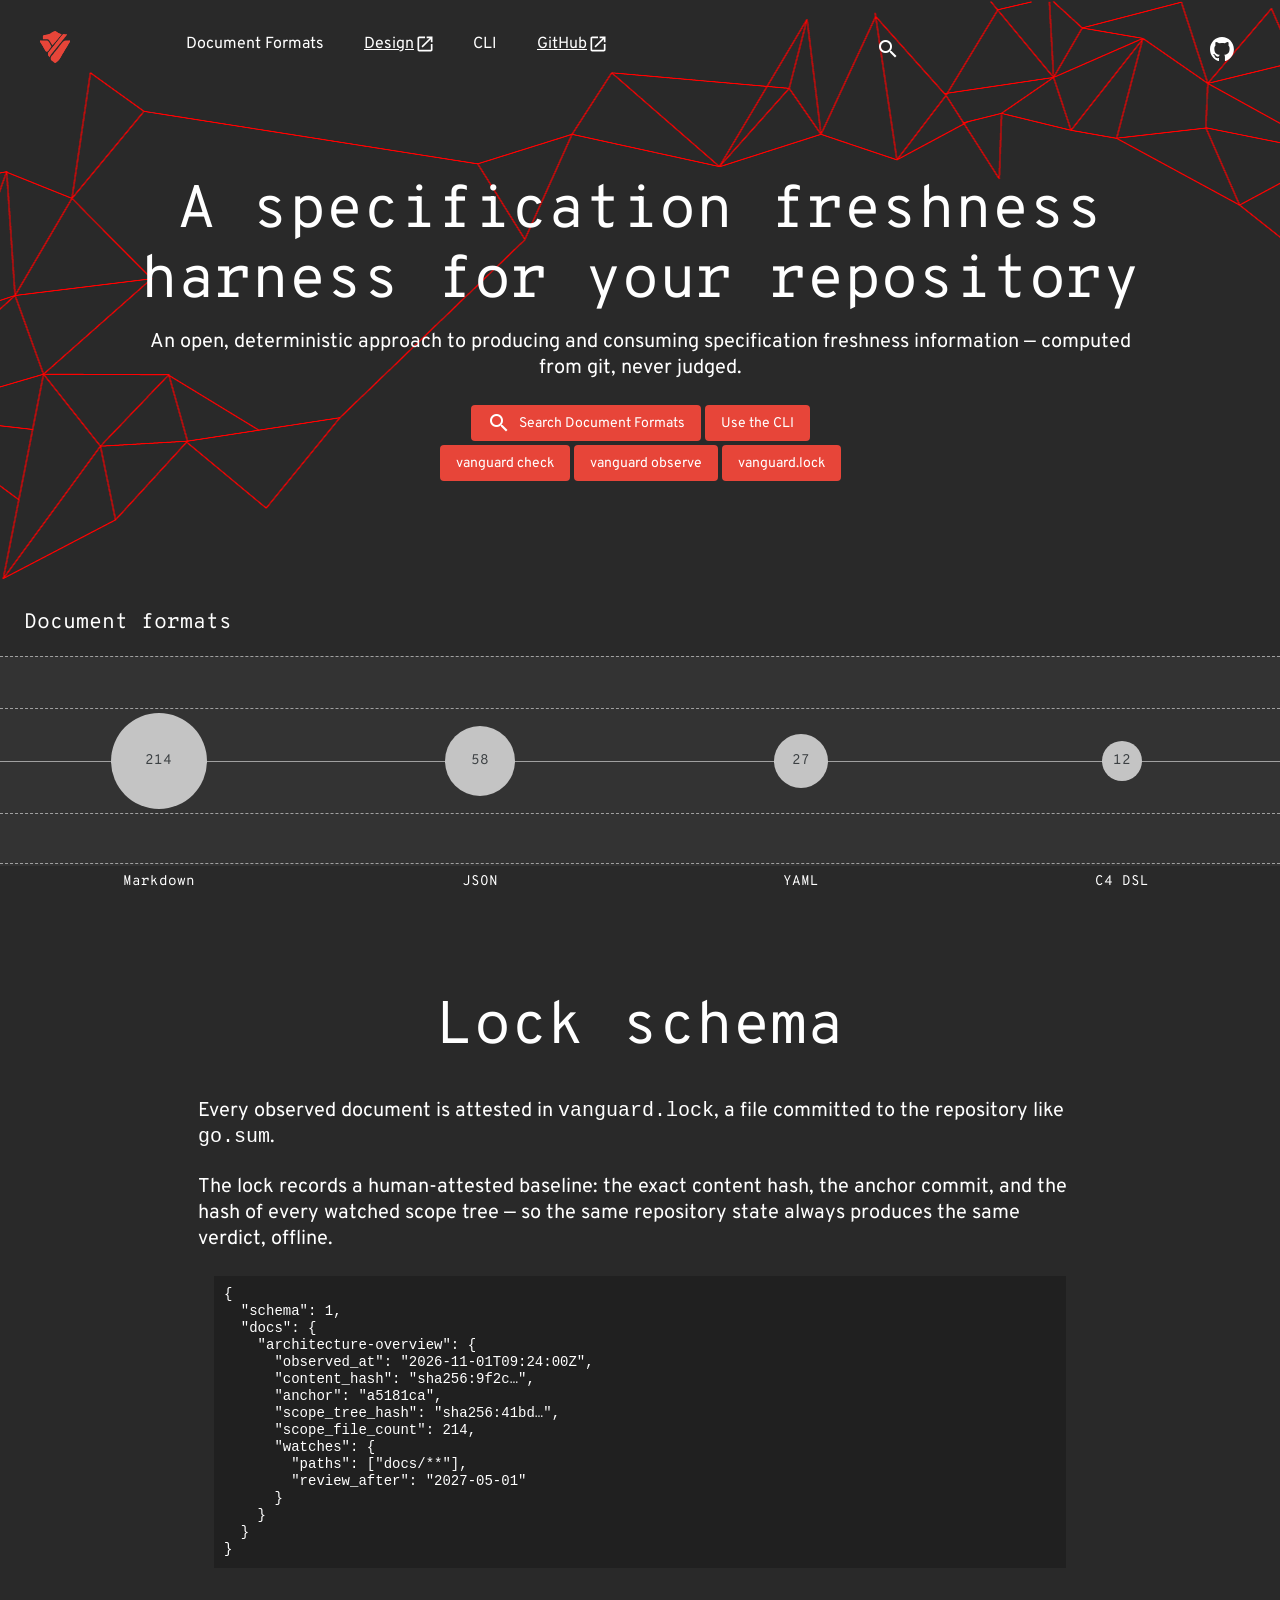
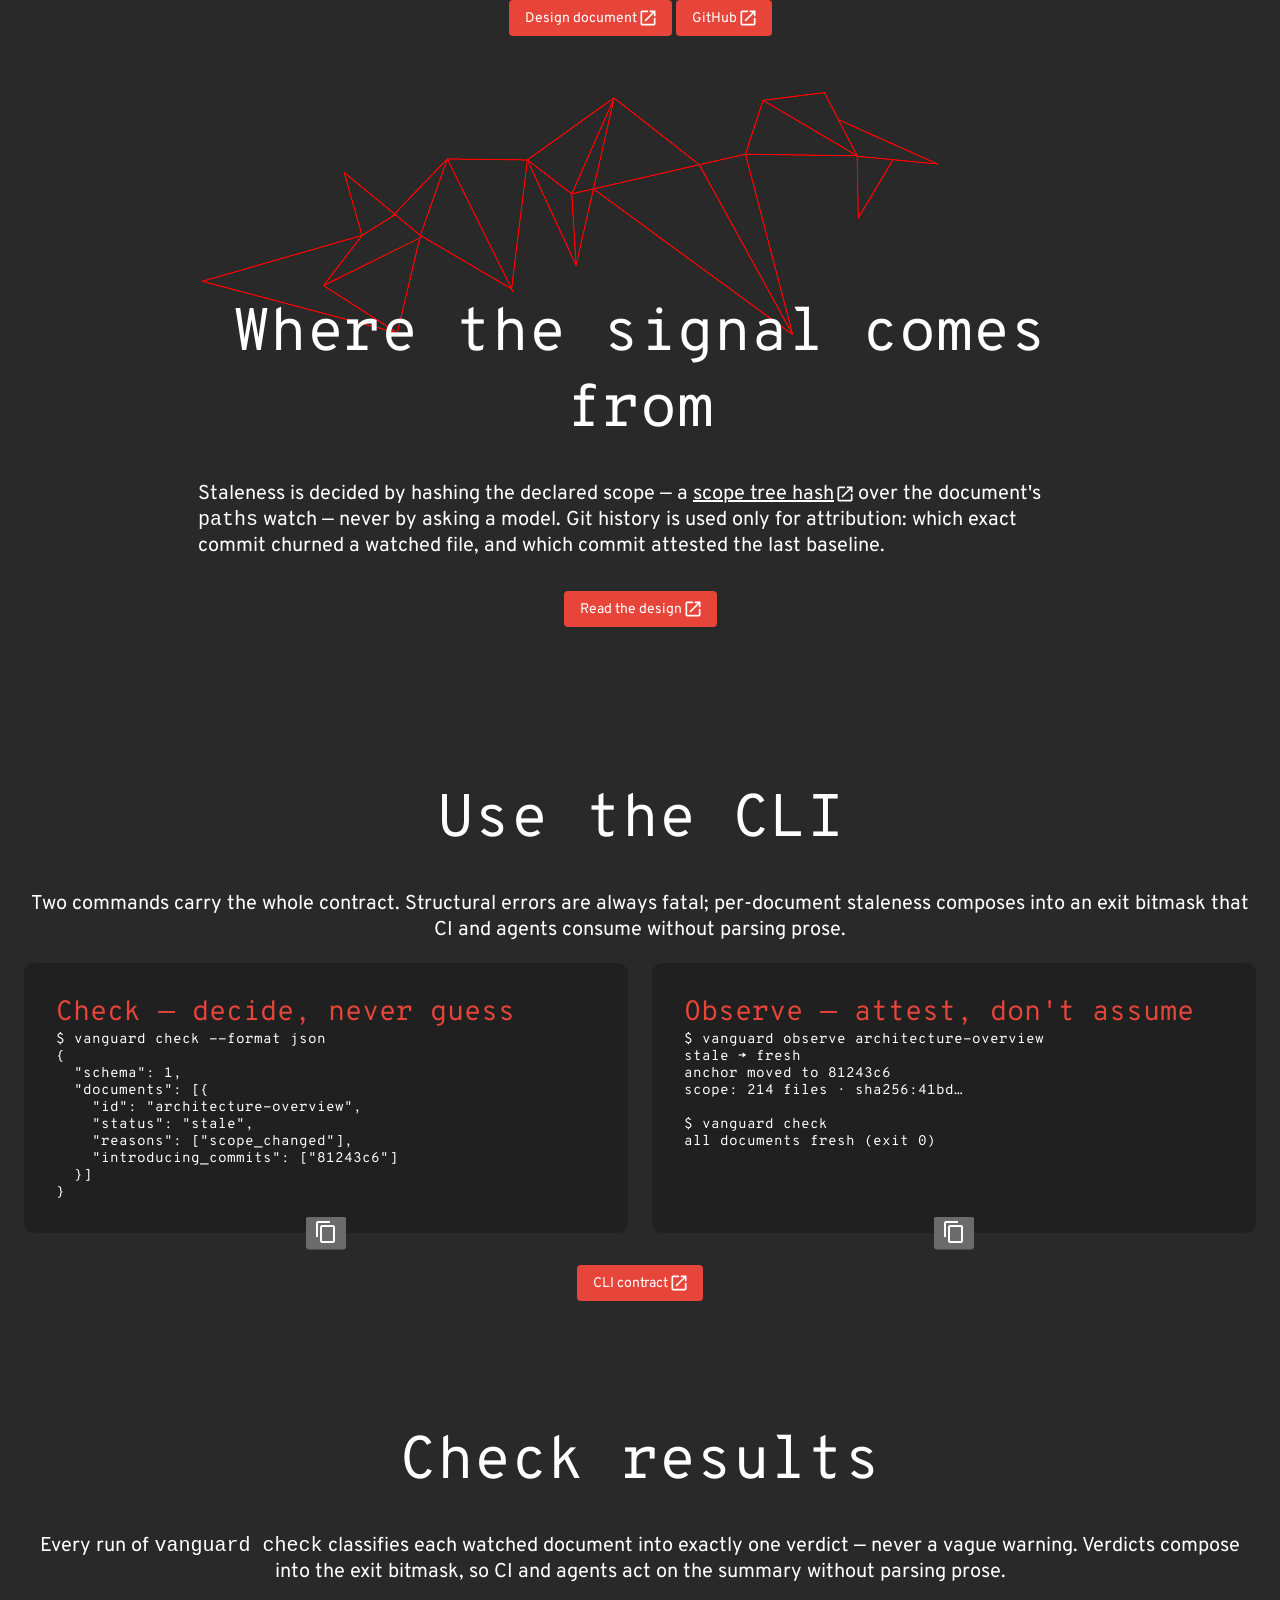
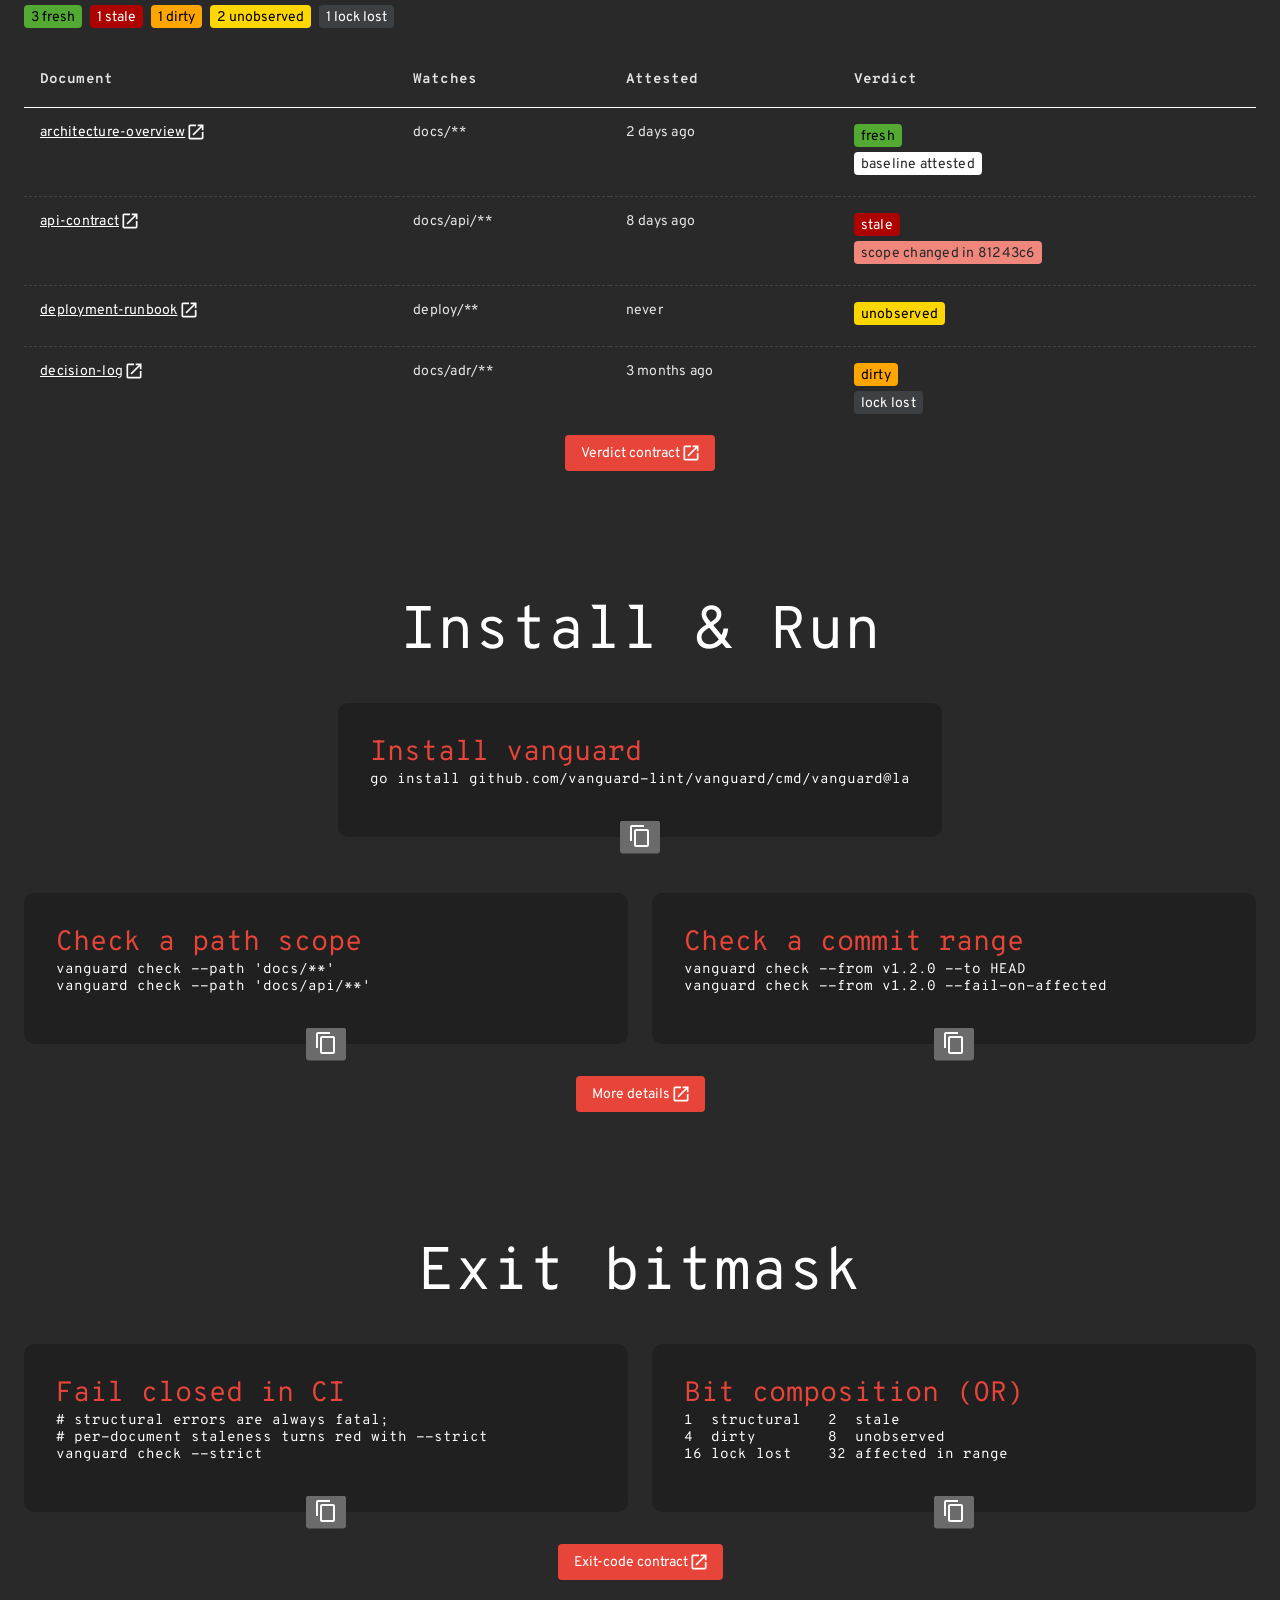
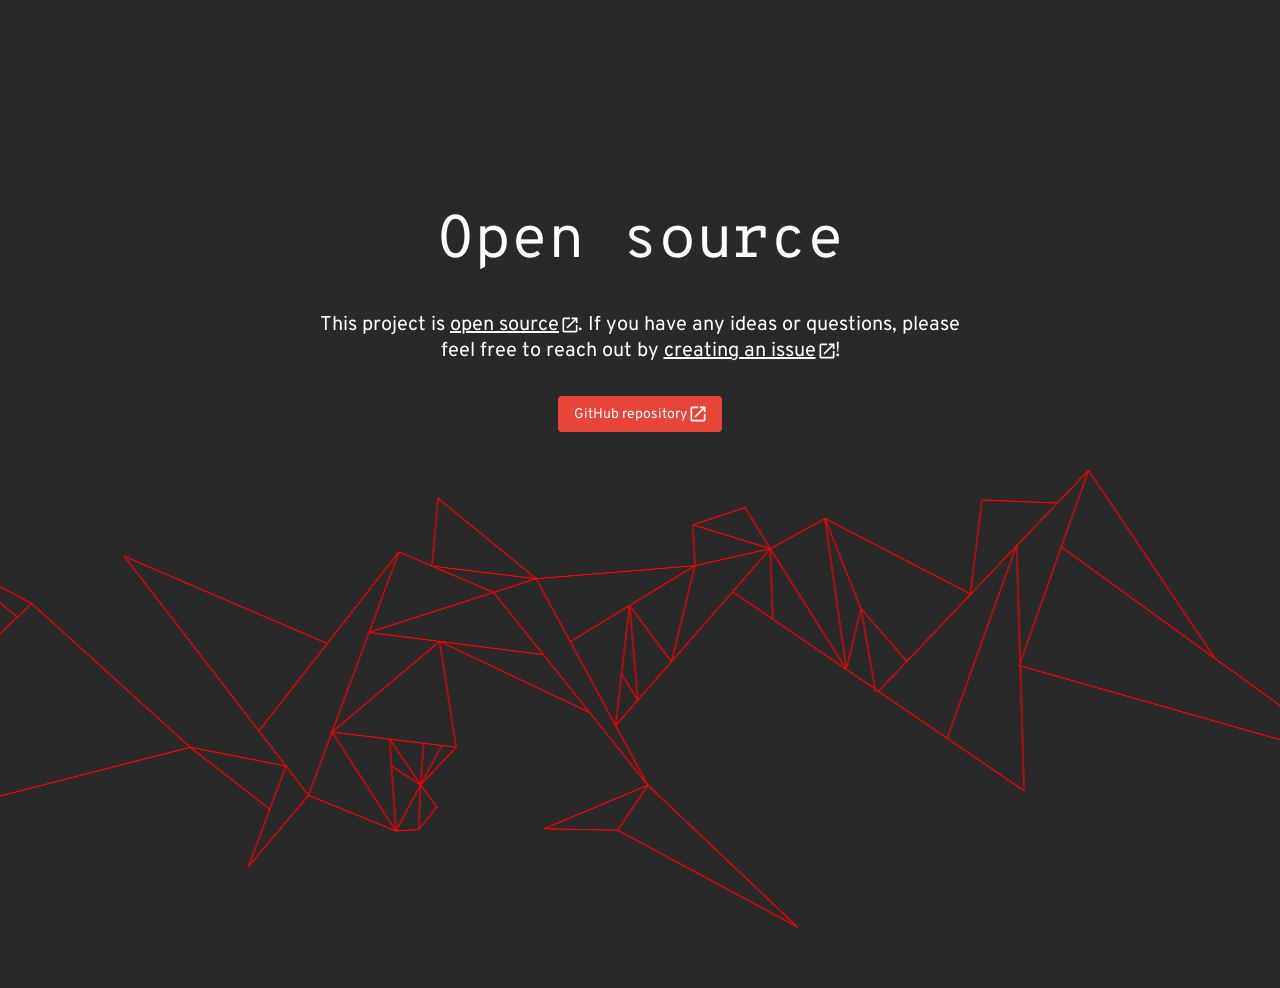
==== commit 10742302: "feat(website): add check-results section with verdict pills and ledger - Model the osv.dev scanning-" ====
--- a/website/index.html
+++ b/website/index.html
@@ -180,7 +180,7 @@
           <pre class="code-card-content" id="example-observe">$ vanguard observe architecture-overview
 stale → fresh
 anchor moved to 81243c6
-scope: 214 files Â· sha256:41bd…
+scope: 214 files · sha256:41bd…
 
 $ vanguard check
 all documents fresh (exit 0)</pre>
@@ -192,6 +192,132 @@
       <div class="mdc-layout-grid__cell--span-12">
         <div class="cta">
           <a class="cta-primary link-button" href="https://github.com/vanguard-lint/vanguard-spec/blob/main/docs/designs/vanguard.md">CLI contract</a>
+        </div>
+      </div>
+    </div>
+    <div id="check-results" class="mdc-layout-grid__cell--span-12 usage-examples">
+      <h2 class="heading">Check results</h2>
+      <p class="description">
+        Every run of <code>vanguard check</code> classifies each watched
+        document into exactly one verdict — never a vague warning. Verdicts
+        compose into the exit bitmask, so CI and agents act on the summary
+        without parsing prose.
+      </p>
+      <div class="verdict-pills">
+        <span class="tag severity-low">3 fresh</span>
+        <span class="tag severity-critical">1 stale</span>
+        <span class="tag severity-high">1 dirty</span>
+        <span class="tag severity-medium">2 unobserved</span>
+        <span class="tag severity-invalid">1 lock lost</span>
+      </div>
+      <div class="vuln-table-container mdc-data-table">
+        <div role="table" class="vuln-table mdc-data-table__table" aria-label="Document ledger check results">
+          <div role="rowgroup" class="vuln-table-header">
+            <div role="row" class="vuln-table-row mdc-data-table__header-row">
+              <span class="vuln-table-cell mdc-data-table__header-cell vuln-table-header" role="columnheader" scope="col" aria-sort="none" data-column-id="id">
+                <div class="mdc-data-table__header-cell-wrapper">
+                  <div class="mdc-data-table__header-cell-label">Document</div>
+                </div>
+              </span>
+              <span class="vuln-table-cell mdc-data-table__header-cell vuln-table-header" role="columnheader" scope="col" aria-sort="none" data-column-id="watches">
+                <div class="mdc-data-table__header-cell-wrapper">
+                  <div class="mdc-data-table__header-cell-label">Watches</div>
+                </div>
+              </span>
+              <span class="vuln-table-cell mdc-data-table__header-cell vuln-table-header" role="columnheader" scope="col" aria-sort="none" data-column-id="attested">
+                <div class="mdc-data-table__header-cell-wrapper">
+                  <div class="mdc-data-table__header-cell-label">Attested</div>
+                </div>
+              </span>
+              <span class="vuln-table-cell mdc-data-table__header-cell vuln-table-header" role="columnheader" scope="col" aria-sort="none" data-column-id="verdict">
+                <div class="mdc-data-table__header-cell-wrapper">
+                  <div class="mdc-data-table__header-cell-label">Verdict</div>
+                </div>
+              </span>
+            </div>
+          </div>
+          <div role="rowgroup" class="vuln-table-rows mdc-data-table__content">
+            <div role="row" class="vuln-table-row mdc-data-table__row">
+              <span role="cell" class="vuln-table-cell mdc-data-table__cell">
+                <a href="https://github.com/vanguard-lint/vanguard-spec/blob/main/docs/designs/vanguard.md">architecture-overview</a>
+              </span>
+              <span role="cell" class="vuln-table-cell vuln-packages mdc-data-table__cell">
+                <ul class="packages">
+                  <li>docs/**</li>
+                </ul>
+              </span>
+              <span role="cell" class="vuln-table-cell mdc-data-table__cell">
+                <span title="2026-11-01">2 days ago</span>
+              </span>
+              <span role="cell" class="vuln-table-cell vuln-attributes mdc-data-table__cell">
+                <ul class="tags">
+                  <li><span class="tag severity-low">fresh</span></li>
+                  <li><span class="tag fix-available">baseline attested</span></li>
+                </ul>
+              </span>
+            </div>
+            <div role="row" class="vuln-table-row mdc-data-table__row">
+              <span role="cell" class="vuln-table-cell mdc-data-table__cell">
+                <a href="https://github.com/vanguard-lint/vanguard-spec/blob/main/docs/designs/vanguard.md">api-contract</a>
+              </span>
+              <span role="cell" class="vuln-table-cell vuln-packages mdc-data-table__cell">
+                <ul class="packages">
+                  <li>docs/api/**</li>
+                </ul>
+              </span>
+              <span role="cell" class="vuln-table-cell mdc-data-table__cell">
+                <span title="2026-10-26">8 days ago</span>
+              </span>
+              <span role="cell" class="vuln-table-cell vuln-attributes mdc-data-table__cell">
+                <ul class="tags">
+                  <li><span class="tag severity-critical">stale</span></li>
+                  <li><span class="tag fix-unavailable">scope changed in 81243c6</span></li>
+                </ul>
+              </span>
+            </div>
+            <div role="row" class="vuln-table-row mdc-data-table__row">
+              <span role="cell" class="vuln-table-cell mdc-data-table__cell">
+                <a href="https://github.com/vanguard-lint/vanguard-spec/blob/main/docs/designs/vanguard.md">deployment-runbook</a>
+              </span>
+              <span role="cell" class="vuln-table-cell vuln-packages mdc-data-table__cell">
+                <ul class="packages">
+                  <li>deploy/**</li>
+                </ul>
+              </span>
+              <span role="cell" class="vuln-table-cell mdc-data-table__cell">
+                <span title="never attested">never</span>
+              </span>
+              <span role="cell" class="vuln-table-cell vuln-attributes mdc-data-table__cell">
+                <ul class="tags">
+                  <li><span class="tag severity-medium">unobserved</span></li>
+                </ul>
+              </span>
+            </div>
+            <div role="row" class="vuln-table-row mdc-data-table__row">
+              <span role="cell" class="vuln-table-cell mdc-data-table__cell">
+                <a href="https://github.com/vanguard-lint/vanguard-spec/blob/main/docs/designs/vanguard.md">decision-log</a>
+              </span>
+              <span role="cell" class="vuln-table-cell vuln-packages mdc-data-table__cell">
+                <ul class="packages">
+                  <li>docs/adr/**</li>
+                </ul>
+              </span>
+              <span role="cell" class="vuln-table-cell mdc-data-table__cell">
+                <span title="2026-08-02">3 months ago</span>
+              </span>
+              <span role="cell" class="vuln-table-cell vuln-attributes mdc-data-table__cell">
+                <ul class="tags">
+                  <li><span class="tag severity-high">dirty</span></li>
+                  <li><span class="tag severity-invalid">lock lost</span></li>
+                </ul>
+              </span>
+            </div>
+          </div>
+        </div>
+      </div>
+      <div class="mdc-layout-grid__cell--span-12">
+        <div class="cta">
+          <a class="cta-primary link-button" href="https://github.com/vanguard-lint/vanguard-spec/blob/main/docs/designs/vanguard.md">Verdict contract</a>
         </div>
       </div>
     </div>
@@ -288,7 +414,6 @@
     </div>
   </div>
   <footer>
-    <p class="footer-note">vanguard-spec Â· Apache 2.0 Â· lock down architectural invariants before line one</p>
   </footer>
 </div>
 </div></body></html>
--- a/website/static/main.css
+++ b/website/static/main.css
@@ -1,4 +1,6 @@
-﻿:root{--mdc-layout-grid-margin-desktop: 24px;--mdc-layout-grid-gutter-desktop: 24px;--mdc-layout-grid-column-width-desktop: 72px;--mdc-layout-grid-margin-tablet: 16px;--mdc-layout-grid-gutter-tablet: 16px;--mdc-layout-grid-column-width-tablet: 72px;--mdc-layout-grid-margin-phone: 16px;--mdc-layout-grid-gutter-phone: 16px;--mdc-layout-grid-column-width-phone: 72px}@media(min-width: 840px){.mdc-layout-grid{box-sizing:border-box;margin:0 auto;padding:24px;padding:var(--mdc-layout-grid-margin-desktop, 24px)}}@media(min-width: 600px)and (max-width: 839px){.mdc-layout-grid{box-sizing:border-box;margin:0 auto;padding:16px;padding:var(--mdc-layout-grid-margin-tablet, 16px)}}@media(max-width: 599px){.mdc-layout-grid{box-sizing:border-box;margin:0 auto;padding:16px;padding:var(--mdc-layout-grid-margin-phone, 16px)}}@media(min-width: 840px){.mdc-layout-grid__inner{display:flex;flex-flow:row wrap;align-items:stretch;margin:-12px;margin:calc(var(--mdc-layout-grid-gutter-desktop, 24px)/2*-1)}@supports(display: grid){.mdc-layout-grid__inner{display:grid;margin:0;grid-gap:24px;grid-gap:var(--mdc-layout-grid-gutter-desktop, 24px);grid-template-columns:repeat(12, minmax(0, 1fr))}}}@media(min-width: 600px)and (max-width: 839px){.mdc-layout-grid__inner{display:flex;flex-flow:row wrap;align-items:stretch;margin:-8px;margin:calc(var(--mdc-layout-grid-gutter-tablet, 16px)/2*-1)}@supports(display: grid){.mdc-layout-grid__inner{display:grid;margin:0;grid-gap:16px;grid-gap:var(--mdc-layout-grid-gutter-tablet, 16px);grid-template-columns:repeat(8, minmax(0, 1fr))}}}@media(max-width: 599px){.mdc-layout-grid__inner{display:flex;flex-flow:row wrap;align-items:stretch;margin:-8px;margin:calc(var(--mdc-layout-grid-gutter-phone, 16px)/2*-1)}@supports(display: grid){.mdc-layout-grid__inner{display:grid;margin:0;grid-gap:16px;grid-gap:var(--mdc-layout-grid-gutter-phone, 16px);grid-template-columns:repeat(4, minmax(0, 1fr))}}}@media(min-width: 840px){.mdc-layout-grid__cell{width:calc(33.3333333333% - 24px);width:calc(33.3333333333% - var(--mdc-layout-grid-gutter-desktop, 24px))}@supports(display: grid){.mdc-layout-grid__cell{width:auto;grid-column-end:span 4}}.mdc-layout-grid__cell{box-sizing:border-box;margin:12px;margin:calc(var(--mdc-layout-grid-gutter-desktop, 24px)/2)}@supports(display: grid){.mdc-layout-grid__cell{margin:0}}.mdc-layout-grid__cell--span-1,.mdc-layout-grid__cell--span-1-desktop{width:calc(8.3333333333% - 24px);width:calc(8.3333333333% - var(--mdc-layout-grid-gutter-desktop, 24px))}@supports(display: grid){.mdc-layout-grid__cell--span-1,.mdc-layout-grid__cell--span-1-desktop{width:auto;grid-column-end:span 1}}.mdc-layout-grid__cell--span-2,.mdc-layout-grid__cell--span-2-desktop{width:calc(16.6666666667% - 24px);width:calc(16.6666666667% - var(--mdc-layout-grid-gutter-desktop, 24px))}@supports(display: grid){.mdc-layout-grid__cell--span-2,.mdc-layout-grid__cell--span-2-desktop{width:auto;grid-column-end:span 2}}.mdc-layout-grid__cell--span-3,.mdc-layout-grid__cell--span-3-desktop{width:calc(25% - 24px);width:calc(25% - var(--mdc-layout-grid-gutter-desktop, 24px))}@supports(display: grid){.mdc-layout-grid__cell--span-3,.mdc-layout-grid__cell--span-3-desktop{width:auto;grid-column-end:span 3}}.mdc-layout-grid__cell--span-4,.mdc-layout-grid__cell--span-4-desktop{width:calc(33.3333333333% - 24px);width:calc(33.3333333333% - var(--mdc-layout-grid-gutter-desktop, 24px))}@supports(display: grid){.mdc-layout-grid__cell--span-4,.mdc-layout-grid__cell--span-4-desktop{width:auto;grid-column-end:span 4}}.mdc-layout-grid__cell--span-5,.mdc-layout-grid__cell--span-5-desktop{width:calc(41.6666666667% - 24px);width:calc(41.6666666667% - var(--mdc-layout-grid-gutter-desktop, 24px))}@supports(display: grid){.mdc-layout-grid__cell--span-5,.mdc-layout-grid__cell--span-5-desktop{width:auto;grid-column-end:span 5}}.mdc-layout-grid__cell--span-6,.mdc-layout-grid__cell--span-6-desktop{width:calc(50% - 24px);width:calc(50% - var(--mdc-layout-grid-gutter-desktop, 24px))}@supports(display: grid){.mdc-layout-grid__cell--span-6,.mdc-layout-grid__cell--span-6-desktop{width:auto;grid-column-end:span 6}}.mdc-layout-grid__cell--span-7,.mdc-layout-grid__cell--span-7-desktop{width:calc(58.3333333333% - 24px);width:calc(58.3333333333% - var(--mdc-layout-grid-gutter-desktop, 24px))}@supports(display: grid){.mdc-layout-grid__cell--span-7,.mdc-layout-grid__cell--span-7-desktop{width:auto;grid-column-end:span 7}}.mdc-layout-grid__cell--span-8,.mdc-layout-grid__cell--span-8-desktop{width:calc(66.6666666667% - 24px);width:calc(66.6666666667% - var(--mdc-layout-grid-gutter-desktop, 24px))}@supports(display: grid){.mdc-layout-grid__cell--span-8,.mdc-layout-grid__cell--span-8-desktop{width:auto;grid-column-end:span 8}}.mdc-layout-grid__cell--span-9,.mdc-layout-grid__cell--span-9-desktop{width:calc(75% - 24px);width:calc(75% - var(--mdc-layout-grid-gutter-desktop, 24px))}@supports(display: grid){.mdc-layout-grid__cell--span-9,.mdc-layout-grid__cell--span-9-desktop{width:auto;grid-column-end:span 9}}.mdc-layout-grid__cell--span-10,.mdc-layout-grid__cell--span-10-desktop{width:calc(83.3333333333% - 24px);width:calc(83.3333333333% - var(--mdc-layout-grid-gutter-desktop, 24px))}@supports(display: grid){.mdc-layout-grid__cell--span-10,.mdc-layout-grid__cell--span-10-desktop{width:auto;grid-column-end:span 10}}.mdc-layout-grid__cell--span-11,.mdc-layout-grid__cell--span-11-desktop{width:calc(91.6666666667% - 24px);width:calc(91.6666666667% - var(--mdc-layout-grid-gutter-desktop, 24px))}@supports(display: grid){.mdc-layout-grid__cell--span-11,.mdc-layout-grid__cell--span-11-desktop{width:auto;grid-column-end:span 11}}.mdc-layout-grid__cell--span-12,.mdc-layout-grid__cell--span-12-desktop{width:calc(100% - 24px);width:calc(100% - var(--mdc-layout-grid-gutter-desktop, 24px))}@supports(display: grid){.mdc-layout-grid__cell--span-12,.mdc-layout-grid__cell--span-12-desktop{width:auto;grid-column-end:span 12}}}@media(min-width: 600px)and (max-width: 839px){.mdc-layout-grid__cell{width:calc(50% - 16px);width:calc(50% - var(--mdc-layout-grid-gutter-tablet, 16px))}@supports(display: grid){.mdc-layout-grid__cell{width:auto;grid-column-end:span 4}}.mdc-layout-grid__cell{box-sizing:border-box;margin:8px;margin:calc(var(--mdc-layout-grid-gutter-tablet, 16px)/2)}@supports(display: grid){.mdc-layout-grid__cell{margin:0}}.mdc-layout-grid__cell--span-1,.mdc-layout-grid__cell--span-1-tablet{width:calc(12.5% - 16px);width:calc(12.5% - var(--mdc-layout-grid-gutter-tablet, 16px))}@supports(display: grid){.mdc-layout-grid__cell--span-1,.mdc-layout-grid__cell--span-1-tablet{width:auto;grid-column-end:span 1}}.mdc-layout-grid__cell--span-2,.mdc-layout-grid__cell--span-2-tablet{width:calc(25% - 16px);width:calc(25% - var(--mdc-layout-grid-gutter-tablet, 16px))}@supports(display: grid){.mdc-layout-grid__cell--span-2,.mdc-layout-grid__cell--span-2-tablet{width:auto;grid-column-end:span 2}}.mdc-layout-grid__cell--span-3,.mdc-layout-grid__cell--span-3-tablet{width:calc(37.5% - 16px);width:calc(37.5% - var(--mdc-layout-grid-gutter-tablet, 16px))}@supports(display: grid){.mdc-layout-grid__cell--span-3,.mdc-layout-grid__cell--span-3-tablet{width:auto;grid-column-end:span 3}}.mdc-layout-grid__cell--span-4,.mdc-layout-grid__cell--span-4-tablet{width:calc(50% - 16px);width:calc(50% - var(--mdc-layout-grid-gutter-tablet, 16px))}@supports(display: grid){.mdc-layout-grid__cell--span-4,.mdc-layout-grid__cell--span-4-tablet{width:auto;grid-column-end:span 4}}.mdc-layout-grid__cell--span-5,.mdc-layout-grid__cell--span-5-tablet{width:calc(62.5% - 16px);width:calc(62.5% - var(--mdc-layout-grid-gutter-tablet, 16px))}@supports(display: grid){.mdc-layout-grid__cell--span-5,.mdc-layout-grid__cell--span-5-tablet{width:auto;grid-column-end:span 5}}.mdc-layout-grid__cell--span-6,.mdc-layout-grid__cell--span-6-tablet{width:calc(75% - 16px);width:calc(75% - var(--mdc-layout-grid-gutter-tablet, 16px))}@supports(display: grid){.mdc-layout-grid__cell--span-6,.mdc-layout-grid__cell--span-6-tablet{width:auto;grid-column-end:span 6}}.mdc-layout-grid__cell--span-7,.mdc-layout-grid__cell--span-7-tablet{width:calc(87.5% - 16px);width:calc(87.5% - var(--mdc-layout-grid-gutter-tablet, 16px))}@supports(display: grid){.mdc-layout-grid__cell--span-7,.mdc-layout-grid__cell--span-7-tablet{width:auto;grid-column-end:span 7}}.mdc-layout-grid__cell--span-8,.mdc-layout-grid__cell--span-8-tablet{width:calc(100% - 16px);width:calc(100% - var(--mdc-layout-grid-gutter-tablet, 16px))}@supports(display: grid){.mdc-layout-grid__cell--span-8,.mdc-layout-grid__cell--span-8-tablet{width:auto;grid-column-end:span 8}}.mdc-layout-grid__cell--span-9,.mdc-layout-grid__cell--span-9-tablet{width:calc(100% - 16px);width:calc(100% - var(--mdc-layout-grid-gutter-tablet, 16px))}@supports(display: grid){.mdc-layout-grid__cell--span-9,.mdc-layout-grid__cell--span-9-tablet{width:auto;grid-column-end:span 8}}.mdc-layout-grid__cell--span-10,.mdc-layout-grid__cell--span-10-tablet{width:calc(100% - 16px);width:calc(100% - var(--mdc-layout-grid-gutter-tablet, 16px))}@supports(display: grid){.mdc-layout-grid__cell--span-10,.mdc-layout-grid__cell--span-10-tablet{width:auto;grid-column-end:span 8}}.mdc-layout-grid__cell--span-11,.mdc-layout-grid__cell--span-11-tablet{width:calc(100% - 16px);width:calc(100% - var(--mdc-layout-grid-gutter-tablet, 16px))}@supports(display: grid){.mdc-layout-grid__cell--span-11,.mdc-layout-grid__cell--span-11-tablet{width:auto;grid-column-end:span 8}}.mdc-layout-grid__cell--span-12,.mdc-layout-grid__cell--span-12-tablet{width:calc(100% - 16px);width:calc(100% - var(--mdc-layout-grid-gutter-tablet, 16px))}@supports(display: grid){.mdc-layout-grid__cell--span-12,.mdc-layout-grid__cell--span-12-tablet{width:auto;grid-column-end:span 8}}}@media(max-width: 599px){.mdc-layout-grid__cell{width:calc(100% - 16px);width:calc(100% - var(--mdc-layout-grid-gutter-phone, 16px))}@supports(display: grid){.mdc-layout-grid__cell{width:auto;grid-column-end:span 4}}.mdc-layout-grid__cell{box-sizing:border-box;margin:8px;margin:calc(var(--mdc-layout-grid-gutter-phone, 16px)/2)}@supports(display: grid){.mdc-layout-grid__cell{margin:0}}.mdc-layout-grid__cell--span-1,.mdc-layout-grid__cell--span-1-phone{width:calc(25% - 16px);width:calc(25% - var(--mdc-layout-grid-gutter-phone, 16px))}@supports(display: grid){.mdc-layout-grid__cell--span-1,.mdc-layout-grid__cell--span-1-phone{width:auto;grid-column-end:span 1}}.mdc-layout-grid__cell--span-2,.mdc-layout-grid__cell--span-2-phone{width:calc(50% - 16px);width:calc(50% - var(--mdc-layout-grid-gutter-phone, 16px))}@supports(display: grid){.mdc-layout-grid__cell--span-2,.mdc-layout-grid__cell--span-2-phone{width:auto;grid-column-end:span 2}}.mdc-layout-grid__cell--span-3,.mdc-layout-grid__cell--span-3-phone{width:calc(75% - 16px);width:calc(75% - var(--mdc-layout-grid-gutter-phone, 16px))}@supports(display: grid){.mdc-layout-grid__cell--span-3,.mdc-layout-grid__cell--span-3-phone{width:auto;grid-column-end:span 3}}.mdc-layout-grid__cell--span-4,.mdc-layout-grid__cell--span-4-phone{width:calc(100% - 16px);width:calc(100% - var(--mdc-layout-grid-gutter-phone, 16px))}@supports(display: grid){.mdc-layout-grid__cell--span-4,.mdc-layout-grid__cell--span-4-phone{width:auto;grid-column-end:span 4}}.mdc-layout-grid__cell--span-5,.mdc-layout-grid__cell--span-5-phone{width:calc(100% - 16px);width:calc(100% - var(--mdc-layout-grid-gutter-phone, 16px))}@supports(display: grid){.mdc-layout-grid__cell--span-5,.mdc-layout-grid__cell--span-5-phone{width:auto;grid-column-end:span 4}}.mdc-layout-grid__cell--span-6,.mdc-layout-grid__cell--span-6-phone{width:calc(100% - 16px);width:calc(100% - var(--mdc-layout-grid-gutter-phone, 16px))}@supports(display: grid){.mdc-layout-grid__cell--span-6,.mdc-layout-grid__cell--span-6-phone{width:auto;grid-column-end:span 4}}.mdc-layout-grid__cell--span-7,.mdc-layout-grid__cell--span-7-phone{width:calc(100% - 16px);width:calc(100% - var(--mdc-layout-grid-gutter-phone, 16px))}@supports(display: grid){.mdc-layout-grid__cell--span-7,.mdc-layout-grid__cell--span-7-phone{width:auto;grid-column-end:span 4}}.mdc-layout-grid__cell--span-8,.mdc-layout-grid__cell--span-8-phone{width:calc(100% - 16px);width:calc(100% - var(--mdc-layout-grid-gutter-phone, 16px))}@supports(display: grid){.mdc-layout-grid__cell--span-8,.mdc-layout-grid__cell--span-8-phone{width:auto;grid-column-end:span 4}}.mdc-layout-grid__cell--span-9,.mdc-layout-grid__cell--span-9-phone{width:calc(100% - 16px);width:calc(100% - var(--mdc-layout-grid-gutter-phone, 16px))}@supports(display: grid){.mdc-layout-grid__cell--span-9,.mdc-layout-grid__cell--span-9-phone{width:auto;grid-column-end:span 4}}.mdc-layout-grid__cell--span-10,.mdc-layout-grid__cell--span-10-phone{width:calc(100% - 16px);width:calc(100% - var(--mdc-layout-grid-gutter-phone, 16px))}@supports(display: grid){.mdc-layout-grid__cell--span-10,.mdc-layout-grid__cell--span-10-phone{width:auto;grid-column-end:span 4}}.mdc-layout-grid__cell--span-11,.mdc-layout-grid__cell--span-11-phone{width:calc(100% - 16px);width:calc(100% - var(--mdc-layout-grid-gutter-phone, 16px))}@supports(display: grid){.mdc-layout-grid__cell--span-11,.mdc-layout-grid__cell--span-11-phone{width:auto;grid-column-end:span 4}}.mdc-layout-grid__cell--span-12,.mdc-layout-grid__cell--span-12-phone{width:calc(100% - 16px);width:calc(100% - var(--mdc-layout-grid-gutter-phone, 16px))}@supports(display: grid){.mdc-layout-grid__cell--span-12,.mdc-layout-grid__cell--span-12-phone{width:auto;grid-column-end:span 4}}}.mdc-layout-grid__cell--order-1{order:1}.mdc-layout-grid__cell--order-2{order:2}.mdc-layout-grid__cell--order-3{order:3}.mdc-layout-grid__cell--order-4{order:4}.mdc-layout-grid__cell--order-5{order:5}.mdc-layout-grid__cell--order-6{order:6}.mdc-layout-grid__cell--order-7{order:7}.mdc-layout-grid__cell--order-8{order:8}.mdc-layout-grid__cell--order-9{order:9}.mdc-layout-grid__cell--order-10{order:10}.mdc-layout-grid__cell--order-11{order:11}.mdc-layout-grid__cell--order-12{order:12}.mdc-layout-grid__cell--align-top{align-self:flex-start}@supports(display: grid){.mdc-layout-grid__cell--align-top{align-self:start}}.mdc-layout-grid__cell--align-middle{align-self:center}.mdc-layout-grid__cell--align-bottom{align-self:flex-end}@supports(display: grid){.mdc-layout-grid__cell--align-bottom{align-self:end}}@media(min-width: 840px){.mdc-layout-grid--fixed-column-width{width:1176px;width:calc(var(--mdc-layout-grid-column-width-desktop, 72px)*12 + var(--mdc-layout-grid-gutter-desktop, 24px)*11 + var(--mdc-layout-grid-margin-desktop, 24px)*2)}}@media(min-width: 600px)and (max-width: 839px){.mdc-layout-grid--fixed-column-width{width:720px;width:calc(var(--mdc-layout-grid-column-width-tablet, 72px)*8 + var(--mdc-layout-grid-gutter-tablet, 16px)*7 + var(--mdc-layout-grid-margin-tablet, 16px)*2)}}@media(max-width: 599px){.mdc-layout-grid--fixed-column-width{width:368px;width:calc(var(--mdc-layout-grid-column-width-phone, 72px)*4 + var(--mdc-layout-grid-gutter-phone, 16px)*3 + var(--mdc-layout-grid-margin-phone, 16px)*2)}}.mdc-layout-grid--align-left{margin-right:auto;margin-left:0}.mdc-layout-grid--align-right{margin-right:0;margin-left:auto}:root{color-scheme:dark;--osv-bg: #292929;--osv-text: #fff;--osv-grey-100: #f8f9fa;--osv-grey-200: #e8eaed;--osv-grey-300: #e2e2e2;--osv-grey-400: #bdc1c6;--osv-grey-500: #9aa0a6;--osv-grey-600: #80868b;--osv-grey-700: #5f6368;--osv-grey-800: #3C4043;--osv-grey-900: #202124;--osv-border: #555;--osv-red-300: #f0877d;--osv-cyan-300: #C9F5F7;--osv-code-bg: #202020;--osv-hover-bg: rgba(255, 255, 255, 0.1);--osv-search-bg: #696969;--osv-search-border: rgba(255, 255, 255, 0.3);--osv-ecosystems-bg: #333333;--osv-tooltip-bg: #11111199;--osv-tab-inactive: #aaaaaa;--osv-tab-active: #ffffff}:root[data-theme=light]{color-scheme:light;--osv-bg: #f5f3f4;--osv-text: #161A1D;--osv-grey-100: #202124;--osv-grey-200: #3c4043;--osv-grey-300: #5f6368;--osv-grey-400: #80868b;--osv-grey-500: #9aa0a6;--osv-grey-600: #b3b3b3;--osv-grey-700: #dadce0;--osv-grey-800: #f1f3f4;--osv-grey-900: #f8f9fa;--osv-border: #dadce0;--osv-red-300: #e74539;--osv-cyan-300: #007b83;--osv-code-bg: #dddddd;--osv-hover-bg: rgba(0, 0, 0, 0.05);--osv-search-bg: rgba(255, 255, 255, 0.95);--osv-search-border: rgba(0, 0, 0, 0.2);--osv-ecosystems-bg: #e8e8e8;--osv-tooltip-bg: #4f4f4fc8;--osv-tab-inactive: #cccccc;--osv-tab-active: #ffffff}@font-face{font-family:"backtick-override";src:local("Arial");unicode-range:U+0060}.mdc-data-table__content{-moz-osx-font-smoothing:grayscale;-webkit-font-smoothing:antialiased;font-family:Roboto, sans-serif;font-family:var(--mdc-typography-body2-font-family, var(--mdc-typography-font-family, Roboto, sans-serif));font-size:0.875rem;font-size:var(--mdc-typography-body2-font-size, 0.875rem);line-height:1.25rem;line-height:var(--mdc-typography-body2-line-height, 1.25rem);font-weight:400;font-weight:var(--mdc-typography-body2-font-weight, 400);letter-spacing:0.0178571429em;letter-spacing:var(--mdc-typography-body2-letter-spacing, 0.0178571429em);text-decoration:inherit;text-decoration:var(--mdc-typography-body2-text-decoration, inherit);text-transform:inherit;text-transform:var(--mdc-typography-body2-text-transform, inherit)}.mdc-data-table{background-color:#fff;background-color:var(--mdc-theme-surface, #fff);border-radius:4px;border-radius:var(--mdc-shape-medium, 4px)}.mdc-data-table .mdc-data-table__header-cell:first-child{border-top-left-radius:4px;border-top-left-radius:var(--mdc-shape-medium, 4px)}[dir=rtl] .mdc-data-table .mdc-data-table__header-cell:first-child,.mdc-data-table .mdc-data-table__header-cell:first-child[dir=rtl]{border-top-right-radius:4px;border-top-right-radius:var(--mdc-shape-medium, 4px);border-top-left-radius:0}.mdc-data-table .mdc-data-table__header-cell:last-child{border-top-right-radius:4px;border-top-right-radius:var(--mdc-shape-medium, 4px)}[dir=rtl] .mdc-data-table .mdc-data-table__header-cell:last-child,.mdc-data-table .mdc-data-table__header-cell:last-child[dir=rtl]{border-top-left-radius:4px;border-top-left-radius:var(--mdc-shape-medium, 4px);border-top-right-radius:0}.mdc-data-table.mdc-data-table--without-footer .mdc-data-table__row:last-child .mdc-data-table__cell:first-child{border-bottom-left-radius:4px;border-bottom-left-radius:var(--mdc-shape-medium, 4px)}[dir=rtl] .mdc-data-table.mdc-data-table--without-footer .mdc-data-table__row:last-child .mdc-data-table__cell:first-child,.mdc-data-table.mdc-data-table--without-footer .mdc-data-table__row:last-child .mdc-data-table__cell:first-child[dir=rtl]{border-bottom-right-radius:4px;border-bottom-right-radius:var(--mdc-shape-medium, 4px);border-bottom-left-radius:0}.mdc-data-table.mdc-data-table--without-footer .mdc-data-table__row:last-child .mdc-data-table__cell:last-child{border-bottom-right-radius:4px;border-bottom-right-radius:var(--mdc-shape-medium, 4px)}[dir=rtl] .mdc-data-table.mdc-data-table--without-footer .mdc-data-table__row:last-child .mdc-data-table__cell:last-child,.mdc-data-table.mdc-data-table--without-footer .mdc-data-table__row:last-child .mdc-data-table__cell:last-child[dir=rtl]{border-bottom-left-radius:4px;border-bottom-left-radius:var(--mdc-shape-medium, 4px);border-bottom-right-radius:0}.mdc-data-table{border-width:1px;border-style:solid;border-color:rgba(0,0,0,.12);-webkit-overflow-scrolling:touch;display:inline-flex;flex-direction:column;box-sizing:border-box;position:relative}.mdc-data-table__row{background-color:inherit}.mdc-data-table__header-cell{background-color:#fff;background-color:var(--mdc-theme-surface, #fff)}.mdc-data-table__row--selected{background-color:rgba(98, 0, 238, 0.04)}.mdc-data-table__pagination-rows-per-page-select:not(.mdc-select--disabled) .mdc-notched-outline__leading,.mdc-data-table__pagination-rows-per-page-select:not(.mdc-select--disabled) .mdc-notched-outline__notch,.mdc-data-table__pagination-rows-per-page-select:not(.mdc-select--disabled) .mdc-notched-outline__trailing{border-color:rgba(0, 0, 0, 0.12)}.mdc-data-table__cell,.mdc-data-table__header-cell{border-bottom-color:rgba(0,0,0,.12)}.mdc-data-table__pagination{border-top-color:rgba(0,0,0,.12)}.mdc-data-table__cell,.mdc-data-table__header-cell{border-bottom-width:1px;border-bottom-style:solid}.mdc-data-table__pagination{border-top-width:1px;border-top-style:solid}.mdc-data-table__row:last-child .mdc-data-table__cell{border-bottom:none}.mdc-data-table__row:not(.mdc-data-table__row--selected):hover{background-color:rgba(0, 0, 0, 0.04)}.mdc-data-table__header-cell{color:rgba(0, 0, 0, 0.87)}.mdc-data-table__pagination-total,.mdc-data-table__pagination-rows-per-page-label,.mdc-data-table__cell{color:rgba(0, 0, 0, 0.87)}.mdc-data-table__row{height:52px}.mdc-data-table__pagination{min-height:52px}.mdc-data-table__header-row{height:56px}.mdc-data-table__cell,.mdc-data-table__header-cell{padding:0 16px 0 16px}.mdc-data-table__header-cell--checkbox,.mdc-data-table__cell--checkbox{padding-left:4px;padding-right:0}[dir=rtl] .mdc-data-table__header-cell--checkbox,[dir=rtl] .mdc-data-table__cell--checkbox,.mdc-data-table__header-cell--checkbox[dir=rtl],.mdc-data-table__cell--checkbox[dir=rtl]{padding-left:0;padding-right:4px}.mdc-data-table__table-container{-webkit-overflow-scrolling:touch;overflow-x:auto;width:100%}.mdc-data-table__table{min-width:100%;border:0;white-space:nowrap;border-spacing:0;table-layout:fixed}.mdc-data-table__cell{-moz-osx-font-smoothing:grayscale;-webkit-font-smoothing:antialiased;font-family:Roboto, sans-serif;font-family:var(--mdc-typography-body2-font-family, var(--mdc-typography-font-family, Roboto, sans-serif));font-size:0.875rem;font-size:var(--mdc-typography-body2-font-size, 0.875rem);line-height:1.25rem;line-height:var(--mdc-typography-body2-line-height, 1.25rem);font-weight:400;font-weight:var(--mdc-typography-body2-font-weight, 400);letter-spacing:0.0178571429em;letter-spacing:var(--mdc-typography-body2-letter-spacing, 0.0178571429em);text-decoration:inherit;text-decoration:var(--mdc-typography-body2-text-decoration, inherit);text-transform:inherit;text-transform:var(--mdc-typography-body2-text-transform, inherit);box-sizing:border-box;overflow:hidden;text-align:left;text-overflow:ellipsis}[dir=rtl] .mdc-data-table__cell,.mdc-data-table__cell[dir=rtl]{text-align:right}.mdc-data-table__cell--numeric{text-align:right}[dir=rtl] .mdc-data-table__cell--numeric,.mdc-data-table__cell--numeric[dir=rtl]{text-align:left}.mdc-data-table__cell--checkbox{width:1px}.mdc-data-table__header-cell{-moz-osx-font-smoothing:grayscale;-webkit-font-smoothing:antialiased;font-family:Roboto, sans-serif;font-family:var(--mdc-typography-subtitle2-font-family, var(--mdc-typography-font-family, Roboto, sans-serif));font-size:0.875rem;font-size:var(--mdc-typography-subtitle2-font-size, 0.875rem);line-height:1.375rem;line-height:var(--mdc-typography-subtitle2-line-height, 1.375rem);font-weight:500;font-weight:var(--mdc-typography-subtitle2-font-weight, 500);letter-spacing:0.0071428571em;letter-spacing:var(--mdc-typography-subtitle2-letter-spacing, 0.0071428571em);text-decoration:inherit;text-decoration:var(--mdc-typography-subtitle2-text-decoration, inherit);text-transform:inherit;text-transform:var(--mdc-typography-subtitle2-text-transform, inherit);box-sizing:border-box;text-overflow:ellipsis;overflow:hidden;outline:none;text-align:left}[dir=rtl] .mdc-data-table__header-cell,.mdc-data-table__header-cell[dir=rtl]{text-align:right}.mdc-data-table__header-cell--checkbox{width:1px}.mdc-data-table__header-cell--numeric{text-align:right}[dir=rtl] .mdc-data-table__header-cell--numeric,.mdc-data-table__header-cell--numeric[dir=rtl]{text-align:left}.mdc-data-table__sort-icon-button{width:28px;height:28px;padding:2px}.mdc-data-table__sort-icon-button .mdc-icon-button__focus-ring{display:none}@media screen and (forced-colors: active){.mdc-data-table__sort-icon-button.mdc-ripple-upgraded--background-focused .mdc-icon-button__focus-ring,.mdc-data-table__sort-icon-button:not(.mdc-ripple-upgraded):focus .mdc-icon-button__focus-ring{pointer-events:none;border:2px solid rgba(0,0,0,0);border-radius:6px;box-sizing:content-box;position:absolute;top:50%;left:50%;transform:translate(-50%, -50%);height:100%;width:100%}}@media screen and (forced-colors: active)and (forced-colors: active){.mdc-data-table__sort-icon-button.mdc-ripple-upgraded--background-focused .mdc-icon-button__focus-ring,.mdc-data-table__sort-icon-button:not(.mdc-ripple-upgraded):focus .mdc-icon-button__focus-ring{border-color:CanvasText}}@media screen and (forced-colors: active){.mdc-data-table__sort-icon-button.mdc-ripple-upgraded--background-focused .mdc-icon-button__focus-ring::after,.mdc-data-table__sort-icon-button:not(.mdc-ripple-upgraded):focus .mdc-icon-button__focus-ring::after{content:"";border:2px solid rgba(0,0,0,0);border-radius:8px;display:block;position:absolute;top:50%;left:50%;transform:translate(-50%, -50%);height:calc(100% + 4px);width:calc(100% + 4px)}}@media screen and (forced-colors: active)and (forced-colors: active){.mdc-data-table__sort-icon-button.mdc-ripple-upgraded--background-focused .mdc-icon-button__focus-ring::after,.mdc-data-table__sort-icon-button:not(.mdc-ripple-upgraded):focus .mdc-icon-button__focus-ring::after{border-color:CanvasText}}.mdc-data-table__sort-icon-button.mdc-ripple-upgraded--background-focused .mdc-icon-button__focus-ring,.mdc-data-table__sort-icon-button:not(.mdc-ripple-upgraded):focus .mdc-icon-button__focus-ring{display:block;max-height:28px;max-width:28px}.mdc-data-table__sort-icon-button.mdc-icon-button--reduced-size .mdc-icon-button__ripple{width:28px;height:28px;margin-top:0px;margin-bottom:0px;margin-right:0px;margin-left:0px}.mdc-data-table__sort-icon-button.mdc-icon-button--reduced-size.mdc-ripple-upgraded--background-focused .mdc-icon-button__focus-ring,.mdc-data-table__sort-icon-button.mdc-icon-button--reduced-size:not(.mdc-ripple-upgraded):focus .mdc-icon-button__focus-ring{max-height:28px;max-width:28px}.mdc-data-table__sort-icon-button .mdc-icon-button__touch{position:absolute;top:50%;height:28px;left:50%;width:28px;transform:translate(-50%, -50%)}.mdc-data-table__sort-icon-button{transform:rotate(0.0001deg);margin-left:4px;margin-right:0}[dir=rtl] .mdc-data-table__sort-icon-button,.mdc-data-table__sort-icon-button[dir=rtl]{margin-left:0;margin-right:4px}.mdc-data-table__header-cell--numeric .mdc-data-table__sort-icon-button{margin-left:0;margin-right:4px}[dir=rtl] .mdc-data-table__header-cell--numeric .mdc-data-table__sort-icon-button,.mdc-data-table__header-cell--numeric .mdc-data-table__sort-icon-button[dir=rtl]{margin-left:4px;margin-right:0}.mdc-data-table__sort-icon-button{transition:transform 150ms 0ms cubic-bezier(0.4, 0, 0.2, 1)}.mdc-data-table__header-cell--sorted-descending .mdc-data-table__sort-icon-button{transform:rotate(-180deg)}.mdc-data-table__sort-icon-button{opacity:0}.mdc-data-table__sort-icon-button:focus,.mdc-data-table__header-cell:hover .mdc-data-table__sort-icon-button,.mdc-data-table__header-cell--sorted .mdc-data-table__sort-icon-button{opacity:1}.mdc-data-table__header-cell-wrapper{align-items:center;display:inline-flex;vertical-align:middle}.mdc-data-table__header-cell--with-sort{cursor:pointer}.mdc-data-table__sort-status-label{clip:rect(1px, 1px, 1px, 1px);height:1px;overflow:hidden;position:absolute;white-space:nowrap;width:1px}.mdc-data-table--sticky-header .mdc-data-table__header-cell{position:sticky;top:0;z-index:1}.mdc-data-table__sort-icon-button{color:rgba(0, 0, 0, 0.6)}.mdc-data-table__sort-icon-button .mdc-icon-button__ripple::before,.mdc-data-table__sort-icon-button .mdc-icon-button__ripple::after{background-color:rgba(0, 0, 0, 0.6);background-color:var(--mdc-ripple-color, rgba(0, 0, 0, 0.6))}.mdc-data-table__sort-icon-button:hover .mdc-icon-button__ripple::before,.mdc-data-table__sort-icon-button.mdc-ripple-surface--hover .mdc-icon-button__ripple::before{opacity:0.04;opacity:var(--mdc-ripple-hover-opacity, 0.04)}.mdc-data-table__sort-icon-button.mdc-ripple-upgraded--background-focused .mdc-icon-button__ripple::before,.mdc-data-table__sort-icon-button:not(.mdc-ripple-upgraded):focus .mdc-icon-button__ripple::before{transition-duration:75ms;opacity:0.12;opacity:var(--mdc-ripple-focus-opacity, 0.12)}.mdc-data-table__sort-icon-button:not(.mdc-ripple-upgraded) .mdc-icon-button__ripple::after{transition:opacity 150ms linear}.mdc-data-table__sort-icon-button:not(.mdc-ripple-upgraded):active .mdc-icon-button__ripple::after{transition-duration:75ms;opacity:0.12;opacity:var(--mdc-ripple-press-opacity, 0.12)}.mdc-data-table__sort-icon-button.mdc-ripple-upgraded{--mdc-ripple-fg-opacity:var(--mdc-ripple-press-opacity, 0.12)}.mdc-data-table__header-cell--sorted .mdc-data-table__sort-icon-button{color:rgba(0, 0, 0, 0.87)}.mdc-data-table__header-cell--sorted .mdc-data-table__sort-icon-button .mdc-icon-button__ripple::before,.mdc-data-table__header-cell--sorted .mdc-data-table__sort-icon-button .mdc-icon-button__ripple::after{background-color:rgba(0, 0, 0, 0.87);background-color:var(--mdc-ripple-color, rgba(0, 0, 0, 0.87))}.mdc-data-table__header-cell--sorted .mdc-data-table__sort-icon-button:hover .mdc-icon-button__ripple::before,.mdc-data-table__header-cell--sorted .mdc-data-table__sort-icon-button.mdc-ripple-surface--hover .mdc-icon-button__ripple::before{opacity:0.04;opacity:var(--mdc-ripple-hover-opacity, 0.04)}.mdc-data-table__header-cell--sorted .mdc-data-table__sort-icon-button.mdc-ripple-upgraded--background-focused .mdc-icon-button__ripple::before,.mdc-data-table__header-cell--sorted .mdc-data-table__sort-icon-button:not(.mdc-ripple-upgraded):focus .mdc-icon-button__ripple::before{transition-duration:75ms;opacity:0.12;opacity:var(--mdc-ripple-focus-opacity, 0.12)}.mdc-data-table__header-cell--sorted .mdc-data-table__sort-icon-button:not(.mdc-ripple-upgraded) .mdc-icon-button__ripple::after{transition:opacity 150ms linear}.mdc-data-table__header-cell--sorted .mdc-data-table__sort-icon-button:not(.mdc-ripple-upgraded):active .mdc-icon-button__ripple::after{transition-duration:75ms;opacity:0.12;opacity:var(--mdc-ripple-press-opacity, 0.12)}.mdc-data-table__header-cell--sorted .mdc-data-table__sort-icon-button.mdc-ripple-upgraded{--mdc-ripple-fg-opacity:var(--mdc-ripple-press-opacity, 0.12)}.mdc-data-table__progress-indicator{display:none;position:absolute;width:100%}.mdc-data-table--in-progress .mdc-data-table__progress-indicator{display:block}.mdc-data-table__scrim{background-color:#fff;background-color:var(--mdc-theme-surface, #fff);height:100%;opacity:.32;position:absolute;top:0;width:100%}.mdc-data-table__pagination{-moz-osx-font-smoothing:grayscale;-webkit-font-smoothing:antialiased;font-family:Roboto, sans-serif;font-family:var(--mdc-typography-body2-font-family, var(--mdc-typography-font-family, Roboto, sans-serif));font-size:0.875rem;font-size:var(--mdc-typography-body2-font-size, 0.875rem);line-height:1.25rem;line-height:var(--mdc-typography-body2-line-height, 1.25rem);font-weight:400;font-weight:var(--mdc-typography-body2-font-weight, 400);letter-spacing:0.0178571429em;letter-spacing:var(--mdc-typography-body2-letter-spacing, 0.0178571429em);text-decoration:inherit;text-decoration:var(--mdc-typography-body2-text-decoration, inherit);text-transform:inherit;text-transform:var(--mdc-typography-body2-text-transform, inherit);box-sizing:border-box;display:flex;justify-content:flex-end}.mdc-data-table__pagination-trailing{margin-left:4px;margin-right:0}[dir=rtl] .mdc-data-table__pagination-trailing,.mdc-data-table__pagination-trailing[dir=rtl]{margin-left:0;margin-right:4px}.mdc-data-table__pagination-trailing{align-items:center;display:flex;flex-wrap:wrap;justify-content:flex-end}.mdc-data-table__pagination-navigation{align-items:center;display:flex}[dir=rtl] .mdc-data-table__pagination-button .mdc-button__icon,.mdc-data-table__pagination-button .mdc-button__icon[dir=rtl]{transform:rotate(180deg)}.mdc-data-table__pagination-button{margin-left:0;margin-right:4px}[dir=rtl] .mdc-data-table__pagination-button,.mdc-data-table__pagination-button[dir=rtl]{margin-left:4px;margin-right:0}.mdc-data-table__pagination-total{margin-left:14px;margin-right:36px}[dir=rtl] .mdc-data-table__pagination-total,.mdc-data-table__pagination-total[dir=rtl]{margin-left:36px;margin-right:14px}.mdc-data-table__pagination-total{white-space:nowrap}.mdc-data-table__pagination-rows-per-page{margin-left:0;margin-right:22px}[dir=rtl] .mdc-data-table__pagination-rows-per-page,.mdc-data-table__pagination-rows-per-page[dir=rtl]{margin-left:22px;margin-right:0}.mdc-data-table__pagination-rows-per-page{align-items:center;display:inline-flex}.mdc-data-table__pagination-rows-per-page-label{margin-left:0;margin-right:12px}[dir=rtl] .mdc-data-table__pagination-rows-per-page-label,.mdc-data-table__pagination-rows-per-page-label[dir=rtl]{margin-left:12px;margin-right:0}.mdc-data-table__pagination-rows-per-page-label{white-space:nowrap}.mdc-data-table__pagination-rows-per-page-select .mdc-select__anchor{width:100%;min-width:80px}.mdc-data-table__pagination-rows-per-page-select{min-width:80px;min-width:var(--mdc-menu-min-width, 80px);margin:8px 0}.mdc-data-table__pagination-rows-per-page-select .mdc-select__anchor .mdc-floating-label--float-above{transform:translateY(-27.25px) scale(1)}.mdc-data-table__pagination-rows-per-page-select .mdc-select__anchor .mdc-floating-label--float-above{font-size:.75rem}.mdc-data-table__pagination-rows-per-page-select .mdc-select__anchor.mdc-notched-outline--upgraded .mdc-floating-label--float-above,.mdc-data-table__pagination-rows-per-page-select .mdc-select__anchor .mdc-notched-outline--upgraded .mdc-floating-label--float-above{transform:translateY(-24.75px) scale(0.75)}.mdc-data-table__pagination-rows-per-page-select .mdc-select__anchor.mdc-notched-outline--upgraded .mdc-floating-label--float-above,.mdc-data-table__pagination-rows-per-page-select .mdc-select__anchor .mdc-notched-outline--upgraded .mdc-floating-label--float-above{font-size:1rem}.mdc-data-table__pagination-rows-per-page-select .mdc-select__anchor .mdc-floating-label--shake{animation:mdc-floating-label-shake-float-above-select-outlined-36px 250ms 1}@keyframes mdc-floating-label-shake-float-above-select-outlined-36px{0%{transform:translateX(calc(0 - 0%)) translateY(-24.75px) scale(0.75)}33%{animation-timing-function:cubic-bezier(0.5, 0, 0.701732, 0.495819);transform:translateX(calc(4% - 0%)) translateY(-24.75px) scale(0.75)}66%{animation-timing-function:cubic-bezier(0.302435, 0.381352, 0.55, 0.956352);transform:translateX(calc(-4% - 0%)) translateY(-24.75px) scale(0.75)}100%{transform:translateX(calc(0 - 0%)) translateY(-24.75px) scale(0.75)}}.mdc-data-table__pagination-rows-per-page-select .mdc-select__anchor{height:36px}.mdc-data-table__pagination-rows-per-page-select .mdc-select__dropdown-icon{width:20px;height:20px}.mdc-data-table__pagination-rows-per-page-select.mdc-select--outlined .mdc-select__anchor :not(.mdc-notched-outline--notched) .mdc-notched-outline__notch{max-width:calc(100% - 56px)}.mdc-data-table__pagination-rows-per-page-select .mdc-list-item.mdc-list-item--with-one-line{height:36px}.mdc-data-table__header-row-checkbox.mdc-checkbox--selected .mdc-checkbox__ripple::before,.mdc-data-table__header-row-checkbox.mdc-checkbox--selected .mdc-checkbox__ripple::after,.mdc-data-table__row-checkbox.mdc-checkbox--selected .mdc-checkbox__ripple::before,.mdc-data-table__row-checkbox.mdc-checkbox--selected .mdc-checkbox__ripple::after{background-color:#6200ee;background-color:var(--mdc-ripple-color, var(--mdc-theme-primary, #6200ee))}.mdc-data-table__header-row-checkbox.mdc-checkbox--selected:hover .mdc-checkbox__ripple::before,.mdc-data-table__header-row-checkbox.mdc-checkbox--selected.mdc-ripple-surface--hover .mdc-checkbox__ripple::before,.mdc-data-table__row-checkbox.mdc-checkbox--selected:hover .mdc-checkbox__ripple::before,.mdc-data-table__row-checkbox.mdc-checkbox--selected.mdc-ripple-surface--hover .mdc-checkbox__ripple::before{opacity:0.04;opacity:var(--mdc-ripple-hover-opacity, 0.04)}.mdc-data-table__header-row-checkbox.mdc-checkbox--selected.mdc-ripple-upgraded--background-focused .mdc-checkbox__ripple::before,.mdc-data-table__header-row-checkbox.mdc-checkbox--selected:not(.mdc-ripple-upgraded):focus .mdc-checkbox__ripple::before,.mdc-data-table__row-checkbox.mdc-checkbox--selected.mdc-ripple-upgraded--background-focused .mdc-checkbox__ripple::before,.mdc-data-table__row-checkbox.mdc-checkbox--selected:not(.mdc-ripple-upgraded):focus .mdc-checkbox__ripple::before{transition-duration:75ms;opacity:0.12;opacity:var(--mdc-ripple-focus-opacity, 0.12)}.mdc-data-table__header-row-checkbox.mdc-checkbox--selected:not(.mdc-ripple-upgraded) .mdc-checkbox__ripple::after,.mdc-data-table__row-checkbox.mdc-checkbox--selected:not(.mdc-ripple-upgraded) .mdc-checkbox__ripple::after{transition:opacity 150ms linear}.mdc-data-table__header-row-checkbox.mdc-checkbox--selected:not(.mdc-ripple-upgraded):active .mdc-checkbox__ripple::after,.mdc-data-table__row-checkbox.mdc-checkbox--selected:not(.mdc-ripple-upgraded):active .mdc-checkbox__ripple::after{transition-duration:75ms;opacity:0.12;opacity:var(--mdc-ripple-press-opacity, 0.12)}.mdc-data-table__header-row-checkbox.mdc-checkbox--selected.mdc-ripple-upgraded,.mdc-data-table__row-checkbox.mdc-checkbox--selected.mdc-ripple-upgraded{--mdc-ripple-fg-opacity:var(--mdc-ripple-press-opacity, 0.12)}.mdc-data-table__header-row-checkbox.mdc-ripple-upgraded--background-focused.mdc-checkbox--selected .mdc-checkbox__ripple::before,.mdc-data-table__header-row-checkbox.mdc-ripple-upgraded--background-focused.mdc-checkbox--selected .mdc-checkbox__ripple::after,.mdc-data-table__row-checkbox.mdc-ripple-upgraded--background-focused.mdc-checkbox--selected .mdc-checkbox__ripple::before,.mdc-data-table__row-checkbox.mdc-ripple-upgraded--background-focused.mdc-checkbox--selected .mdc-checkbox__ripple::after{background-color:#6200ee;background-color:var(--mdc-ripple-color, var(--mdc-theme-primary, #6200ee))}.mdc-data-table__header-row-checkbox .mdc-checkbox__native-control:enabled:not(:checked):not(:indeterminate):not([data-indeterminate=true])~.mdc-checkbox__background,.mdc-data-table__row-checkbox .mdc-checkbox__native-control:enabled:not(:checked):not(:indeterminate):not([data-indeterminate=true])~.mdc-checkbox__background{border-color:rgba(0, 0, 0, 0.54);border-color:var(--mdc-checkbox-unchecked-color, rgba(0, 0, 0, 0.54));background-color:transparent}.mdc-data-table__header-row-checkbox .mdc-checkbox__native-control:enabled:checked~.mdc-checkbox__background,.mdc-data-table__header-row-checkbox .mdc-checkbox__native-control:enabled:indeterminate~.mdc-checkbox__background,.mdc-data-table__header-row-checkbox .mdc-checkbox__native-control[data-indeterminate=true]:enabled~.mdc-checkbox__background,.mdc-data-table__row-checkbox .mdc-checkbox__native-control:enabled:checked~.mdc-checkbox__background,.mdc-data-table__row-checkbox .mdc-checkbox__native-control:enabled:indeterminate~.mdc-checkbox__background,.mdc-data-table__row-checkbox .mdc-checkbox__native-control[data-indeterminate=true]:enabled~.mdc-checkbox__background{border-color:#6200ee;border-color:var(--mdc-checkbox-checked-color, var(--mdc-theme-secondary, #6200ee));background-color:#6200ee;background-color:var(--mdc-checkbox-checked-color, var(--mdc-theme-secondary, #6200ee))}@keyframes mdc-checkbox-fade-in-background-8A000000FF6200EE00000000FF6200EE{0%{border-color:rgba(0, 0, 0, 0.54);border-color:var(--mdc-checkbox-unchecked-color, rgba(0, 0, 0, 0.54));background-color:transparent}50%{border-color:#6200ee;border-color:var(--mdc-checkbox-checked-color, var(--mdc-theme-secondary, #6200ee));background-color:#6200ee;background-color:var(--mdc-checkbox-checked-color, var(--mdc-theme-secondary, #6200ee))}}@keyframes mdc-checkbox-fade-out-background-8A000000FF6200EE00000000FF6200EE{0%,80%{border-color:#6200ee;border-color:var(--mdc-checkbox-checked-color, var(--mdc-theme-secondary, #6200ee));background-color:#6200ee;background-color:var(--mdc-checkbox-checked-color, var(--mdc-theme-secondary, #6200ee))}100%{border-color:rgba(0, 0, 0, 0.54);border-color:var(--mdc-checkbox-unchecked-color, rgba(0, 0, 0, 0.54));background-color:transparent}}.mdc-data-table__header-row-checkbox.mdc-checkbox--anim-unchecked-checked .mdc-checkbox__native-control:enabled~.mdc-checkbox__background,.mdc-data-table__header-row-checkbox.mdc-checkbox--anim-unchecked-indeterminate .mdc-checkbox__native-control:enabled~.mdc-checkbox__background,.mdc-data-table__row-checkbox.mdc-checkbox--anim-unchecked-checked .mdc-checkbox__native-control:enabled~.mdc-checkbox__background,.mdc-data-table__row-checkbox.mdc-checkbox--anim-unchecked-indeterminate .mdc-checkbox__native-control:enabled~.mdc-checkbox__background{animation-name:mdc-checkbox-fade-in-background-8A000000FF6200EE00000000FF6200EE}.mdc-data-table__header-row-checkbox.mdc-checkbox--anim-checked-unchecked .mdc-checkbox__native-control:enabled~.mdc-checkbox__background,.mdc-data-table__header-row-checkbox.mdc-checkbox--anim-indeterminate-unchecked .mdc-checkbox__native-control:enabled~.mdc-checkbox__background,.mdc-data-table__row-checkbox.mdc-checkbox--anim-checked-unchecked .mdc-checkbox__native-control:enabled~.mdc-checkbox__background,.mdc-data-table__row-checkbox.mdc-checkbox--anim-indeterminate-unchecked .mdc-checkbox__native-control:enabled~.mdc-checkbox__background{animation-name:mdc-checkbox-fade-out-background-8A000000FF6200EE00000000FF6200EE}*,*::before,*::after{box-sizing:border-box;transition:background-color .3s ease,color .3s ease,filter .3s ease}*{margin:0;font-variant-ligatures:none}html,body{height:100%;scroll-behavior:smooth;font-size:14px;background:var(--osv-bg)}ol,ul,menu{list-style:none}img,picture,video,canvas,svg{max-width:100%}table{border-collapse:collapse}body{color:var(--osv-text);font-family:backtick-override, Overpass, sans-serif;--mdc-theme-primary: var(--osv-text);--mdc-theme-surface: $osv-background;--mdc-theme-background: $osv-background;--mdc-typography-font-family: $osv-body-font-family;--md-icon-font: "Material Icons" }a{color:var(--osv-text);cursor:pointer;text-decoration:underline}.home-page a:not([href^="https://osv.dev"]):not([href^="/"]):not([href^="#"]):not([href^="https://google.github.io/osv.dev"]):not([href^="https://github.com/google/osv.dev"])::after,.vulnerability-page a:not([href^="https://osv.dev"]):not([href^="/"]):not([href^="#"]):not([href^="https://google.github.io/osv.dev"]):not([href^="https://github.com/google/osv.dev"])::after{display:inline-block;content:" ";background-image:url("/static/img/external-link.svg");width:16px;height:16px;margin-left:3px;vertical-align:middle}html[data-theme=light] .home-page a:not([href^="https://osv.dev"]):not([href^="/"]):not([href^="#"]):not([href^="https://google.github.io/osv.dev"]):not([href^="https://github.com/google/osv.dev"]):not(.link-button)::after,html[data-theme=light] .vulnerability-page a:not([href^="https://osv.dev"]):not([href^="/"]):not([href^="#"]):not([href^="https://google.github.io/osv.dev"]):not([href^="https://github.com/google/osv.dev"]):not(.link-button)::after{filter:invert(1)}h1,h2,h3,pre{font-family:"Overpass Mono", monospace;font-weight:normal}.link-button{display:inline-flex;padding:0 16px;height:36px;background:#e74539;color:#fff;border-radius:4px;align-items:center;text-decoration:none}.link-button:hover{background:rgba(231,69,57,.6980392157)}.tooltip{position:relative;display:inline-block;width:650px}.tooltip .tooltiptext{color:#fff;background:var(--osv-tooltip-bg);visibility:hidden;width:120px;text-align:center;padding:5px;border-radius:4px;max-width:700px;line-height:16px;top:-5px;left:105%;z-index:1;opacity:0;transition:opacity 1s}.tooltip:hover .tooltiptext{visibility:visible;opacity:1}.tag,.vuln-table-container .tag,.vuln-table-container .severity-level,.severity-level{display:inline-block;background:var(--osv-text);color:var(--osv-bg);padding-top:4px;padding-bottom:2px;padding-left:7px;padding-right:7px;border-radius:4px;line-height:normal}.tag.severity-low,.severity-low.severity-level{background:#53aa33;color:#000}.tag.severity-medium,.severity-medium.severity-level{background:gold;color:#000}.tag.severity-high,.severity-high.severity-level{background:orange;color:#000}.tag.severity-critical,.severity-critical.severity-level{background:#ad0300;color:#fff}.tag.severity-invalid,.severity-invalid.severity-level{background:var(--osv-grey-800);color:var(--osv-text)}.severity-level{padding:2px 7px;margin-bottom:4px}.top-bar{display:flex;padding:34px 40px;height:98px}.top-bar .logo{flex:1 0 93px;max-width:165px;z-index:3}.top-bar .logo .logo-img-dark{display:none}html[data-theme=light] .top-bar .logo .logo-img-light{display:none}html[data-theme=light] .top-bar .logo .logo-img-dark{display:block}.top-bar #hamburger-checkbox{opacity:0}.top-bar .logo-link{width:24px;height:24px}html[data-theme=light] .top-bar .logo-link{filter:invert(1)}.top-bar .tabs li.external-link a::after{display:inline-block;content:" ";background-image:url("/static/img/external-link.svg");width:16px;height:16px;margin-left:3px;vertical-align:middle}html[data-theme=light] .top-bar .tabs li.external-link a::after{filter:invert(1)}.top-bar .tabs a.logo-img{display:flex;align-items:center}.top-bar .tabs a.logo-img::after{display:none;background-image:none;content:""}.top-bar .tabs .social-icons{padding:0;display:flex;align-items:center;gap:20px}@media(min-width: 501px){.top-bar .tabs{width:100%;display:flex;list-style:none;margin:0;gap:40px;font-size:16px}.top-bar .tabs .push{margin-left:auto}.top-bar .tabs li.page-link{margin:-6px 0;padding:6px 0;border-bottom:8px solid rgba(255,255,255,0)}.top-bar .tabs li.page-link:not(.external-link) a{text-decoration:none}.top-bar .tabs li.page-link.active{border-bottom:8px solid var(--osv-text)}.top-bar .tabs li.page-link:hover{border-bottom:8px solid var(--osv-text);opacity:70%}.top-bar .hamburger{display:none}}@media(max-width: 500px){.top-bar .hamburger{display:block;position:absolute;right:30px;z-index:3}.top-bar .hamburger span{display:block;background:var(--osv-text);width:16px;height:3px;margin-bottom:2px;transition:all .5s ease}.top-bar .tabs a{text-decoration:none}.top-bar .tabs li{padding:6px 0}.top-bar .tabs{z-index:2;background:var(--osv-grey-800);opacity:95%;position:fixed;top:0;left:0;padding-top:70px;padding-left:40px;padding-right:40px;font-size:20px;width:100%;height:100%;transform:translateY(-100%);transition:transform .5s ease}.top-bar #hamburger-checkbox:checked~.tabs{transform:translateY(0%);transition:transform .5s ease}.top-bar #hamburger-checkbox:checked~.hamburger span:nth-child(1){transform:translateY(4px) rotate(45deg)}.top-bar #hamburger-checkbox:checked~.hamburger span:nth-child(2){opacity:0}.top-bar #hamburger-checkbox:checked~.hamburger span:nth-child(3){transform:translateY(-6px) rotate(-45deg)}}.list-page .title{font-size:42px;margin-top:24px;margin-bottom:26px}.list-page .ecosystem-buttons{margin-top:20px;display:flex;flex-wrap:wrap;gap:10px;align-items:center}.list-page .ecosystem-buttons .ecosystem-label-all{position:relative;margin-right:20px}.list-page .ecosystem-buttons .ecosystem-label-all::after{content:"";position:absolute;right:-16px;top:50%;transform:translateY(-50%);width:1px;height:30px;background-color:var(--osv-grey-600)}@media(max-width: 500px){.list-page .ecosystem-buttons{gap:8px}.list-page .ecosystem-buttons .ecosystem-label{padding:8px 14px;height:32px;gap:12px;font-size:14px}.list-page .ecosystem-buttons .ecosystem-label-all{margin-right:14px}.list-page .ecosystem-buttons .ecosystem-label-all::after{height:20px;right:-12px}}.list-page .ecosystem-buttons .ecosystem-label{display:inline-flex;gap:16px;font-family:"Overpass Mono", monospace;padding:10px 20px;background:var(--osv-search-bg);border-radius:999px;height:38px;cursor:pointer;align-items:center}.list-page .ecosystem-buttons .ecosystem-label .ecosystem-count{font-weight:bold}.list-page .ecosystem-buttons input[type=radio]:checked+.ecosystem-label{background:var(--osv-grey-300);color:#e74539}html[data-theme=light] .list-page .ecosystem-buttons input[type=radio]:checked+.ecosystem-label{background:var(--osv-grey-700)}.list-page .ecosystem-buttons input[type=radio]{display:none}.list-page .search input[type=submit]{display:none}.query-container{margin-top:22px;border:2px solid var(--osv-text);border-radius:8px;--md-filled-text-field-container-color: var(--osv-search-bg);--md-filled-text-field-label-text-font: $osv-body-font-family;--md-filled-text-field-input-text-font: $osv-body-font-family;--md-filled-text-field-input-text-weight: 100;--md-sys-color-primary: $osv-text-color;--md-sys-color-on-surface: $osv-text-color;--md-sys-color-on-surface-variant: $osv-text-color;height:56px}.query-container .query-field{width:100%}.query-container{position:relative;overflow:hidden}.query-container::after{margin-bottom:-4px;background:var(--osv-text);height:2px;position:relative;top:-2px;content:"";display:block}md-icon-button.mdc-data-table__sort-icon-button{width:18px;height:18px;--md-icon-button-icon-size: 18px;--md-icon-button-icon-color: $osv-text-color;--md-icon-button-disabled-icon-color: $osv-grey-600;--md-icon-button-disabled-icon-opacity: 1}md-icon-button.mdc-data-table__sort-icon-button[disabled] md-icon{color:var(--osv-grey-600)}.vuln-table-container{width:100%;color:var(--osv-text)}@media(max-width: 500px){.vuln-table-container .vuln-table-container{overflow-x:scroll;overflow-y:hidden}}.vuln-table-container{border-width:0}.vuln-table-container .mdc-data-table__header-cell{border-bottom-color:var(--osv-text);border-bottom-style:solid;font-family:"Overpass Mono", monospace;font-weight:bold;font-size:1rem}.vuln-table-container .mdc-data-table__cell{border-bottom-style:dashed;border-bottom-color:rgba(255,255,255,.12);font-size:1rem}html[data-theme=light] .vuln-table-container .mdc-data-table__cell{border-bottom-color:rgba(0,0,0,.12)}.vuln-table-container .vuln-table{display:table}.vuln-table-container .vuln-table-header{display:table-header-group}.vuln-table-container .vuln-table-rows{display:table-row-group}.vuln-table-container .vuln-table-row{display:table-row}.vuln-table-container .vuln-table-cell{display:table-cell;color:color-mix(in srgb, var(--osv-text) 87%, transparent)}.vuln-table-container .vuln-table{white-space:normal}.vuln-table-container .vuln-table-cell{vertical-align:top;padding-top:16px;padding-bottom:16px}.vuln-table-container .vuln-table-cell.vuln-table-header{vertical-align:middle}.vuln-table-container .vuln-attributes{white-space:nowrap}.vuln-table-container .packages{margin:0;padding:0}.vuln-table-container .packages .remaining-package{color:var(--osv-grey-600)}.vuln-table-container .versions{margin:0;padding:0;display:grid;grid-template-columns:50% 50%}.vuln-table-container .version{display:block}.vuln-table-container .tags{margin:0;padding:0}.vuln-table-container .tags li{margin-bottom:5px}.vuln-table-container .tag.fix-unavailable,.vuln-table-container .fix-unavailable.severity-level{background:var(--osv-red-300)}html[data-theme=light] .vuln-table-container .tag.fix-unavailable,html[data-theme=light] .vuln-table-container .fix-unavailable.severity-level{background:#e74539}.vuln-table-container .vuln-table-rows{transition:filter .3s}.vuln-table-container[busy] .vuln-table-rows{filter:blur(4px)}.vuln-table-container turbo-frame{display:contents}.vuln-table-container turbo-frame .next-page-indicator,.vuln-table-container turbo-frame[busy] .next-page-button{display:none}.vuln-table-container turbo-frame[busy] .next-page-indicator{display:block;--md-circular-progress-active-indicator-color: var(--osv-text);--md-circular-progress-size: 36px}.vuln-table-container .next-page-frame{position:relative}.vuln-table-container .next-page-frame .next-page-container{padding:40px 0;position:absolute;left:50%;transform:translateX(-50%)}.vuln-table-container .no-results{font-family:"Overpass Mono", monospace;font-weight:bold;position:absolute;left:50%;transform:translateX(-50%);padding:25px}.vulnerability-page{font-size:15px}.vulnerability-page .title{font-size:60px}.vulnerability-page{max-width:1200px;margin:0 auto}.vulnerability-page code{font-family:"Overpass Mono", monospace;background:var(--osv-grey-800);padding:2px 5px;margin:0 2px;border-radius:4px;box-shadow:0 0 2px #fff}html[data-theme=light] .vulnerability-page code{box-shadow:0 0 2px rgba(0,0,0,.1)}.vulnerability-page .chroma code,.vulnerability-page .big-code-block code{background:rgba(0,0,0,0) !important;box-shadow:none !important;padding:0;margin:0}.vulnerability-page pre code{display:block;background:none;padding:0;margin:0;border-radius:0;box-shadow:none}@media(max-width: 500px){.vulnerability-page .title{font-size:40px}}.vulnerability-page .vulnerability-title{display:flex;justify-content:space-between;align-items:center}.vulnerability-page .vulnerability-title .vulnerability-improvement-link{font-family:"Overpass Mono", monospace}@media(max-width: 500px){.vulnerability-page .vulnerability-title .vulnerability-improvement-link{display:none}}dl.vulnerability-details,.vulnerability-package-subsection dl{display:grid;grid-template-columns:max-content minmax(0, auto);grid-row-gap:5px;gap:8px}dl.vulnerability-details:not(:last-child),.vulnerability-package-subsection dl:not(:last-child){margin-bottom:15px}dl.vulnerability-details dt,.vulnerability-package-subsection dl dt{grid-column:1;font-weight:bold;font-size:15px;padding-right:18px}dl.vulnerability-details dt.withdrawn,dl.vulnerability-details dd.withdrawn,.vulnerability-package-subsection dl dt.withdrawn,.vulnerability-package-subsection dl dd.withdrawn{color:var(--osv-red-300);font-weight:bold}dl.vulnerability-details dd,.vulnerability-package-subsection dl dd{grid-column:2}dl.vulnerability-details dt.summary,dl.vulnerability-details dd.summary,.vulnerability-package-subsection dl dt.summary,.vulnerability-package-subsection dl dd.summary{margin-top:16px}dl.vulnerability-details dd.muted,.vulnerability-package-subsection dl dd.muted{color:var(--osv-grey-600)}dl.vulnerability-details dd.details,.vulnerability-package-subsection dl dd.details{overflow-wrap:break-word}dl.vulnerability-details dd.details h1,dl.vulnerability-details dd.details h2,dl.vulnerability-details dd.details h3,dl.vulnerability-details dd.details h4,.vulnerability-package-subsection dl dd.details h1,.vulnerability-package-subsection dl dd.details h2,.vulnerability-package-subsection dl dd.details h3,.vulnerability-package-subsection dl dd.details h4{font-family:backtick-override, Overpass, sans-serif;font-weight:bold;margin-bottom:16px}dl.vulnerability-details dd.details p,.vulnerability-package-subsection dl dd.details p{margin-bottom:16px;line-height:1.6}dl.vulnerability-details dd.details ol,dl.vulnerability-details dd.details ul,.vulnerability-package-subsection dl dd.details ol,.vulnerability-package-subsection dl dd.details ul{margin-bottom:16px}dl.vulnerability-details dd.details ol,.vulnerability-package-subsection dl dd.details ol{list-style:decimal}dl.vulnerability-details dd.details ul,.vulnerability-package-subsection dl dd.details ul{list-style:circle}dl.vulnerability-details dd.details pre,.vulnerability-package-subsection dl dd.details pre{background:var(--osv-grey-800);padding:8px;border-radius:8px;white-space:pre;overflow-x:auto;margin-bottom:16px}dl.vulnerability-details dd.credits ul,.vulnerability-package-subsection dl dd.credits ul{padding:0}dl.vulnerability-details dd.credits li.credit,.vulnerability-package-subsection dl dd.credits li.credit{margin:0 0 10px 0}dl.vulnerability-details dd.credits .contact li,.vulnerability-package-subsection dl dd.credits .contact li{margin:5px 40px 10px 0;display:inline-flex;flex-direction:row;overflow-wrap:break-word}dl.vulnerability-details pre,.vulnerability-package-subsection dl pre{white-space:pre-wrap;overflow:auto}dl.vulnerability-details .purl,.vulnerability-package-subsection dl .purl{font-family:"Overpass Mono", monospace;overflow-wrap:anywhere;word-break:break-all}dl.vulnerability-details .links,.vulnerability-package-subsection dl .links{padding:0;display:flex;flex-direction:column;gap:10px;overflow-wrap:break-word;margin-bottom:20px}dl.vulnerability-details .aliases,.vulnerability-package-subsection dl .aliases{padding:0}dl.vulnerability-details .prefix-group,.vulnerability-package-subsection dl .prefix-group{margin-bottom:4px}dl.vulnerability-details .prefix-group summary.prefix-header,.vulnerability-package-subsection dl .prefix-group summary.prefix-header{cursor:pointer;font-weight:bold;user-select:none;padding:2px 0}dl.vulnerability-details .prefix-group summary.prefix-header:hover,.vulnerability-package-subsection dl .prefix-group summary.prefix-header:hover{text-decoration:underline}dl.vulnerability-details .prefix-group summary.prefix-header:focus-visible,.vulnerability-package-subsection dl .prefix-group summary.prefix-header:focus-visible{outline:2px solid #e74539;outline-offset:2px}dl.vulnerability-details .prefix-group ul.aliases,.vulnerability-package-subsection dl .prefix-group ul.aliases{padding-inline-start:20px}dl.vulnerability-details ul.substream,.vulnerability-package-subsection dl ul.substream{padding-bottom:2px;padding-top:2px;padding-inline-start:40px}dl.vulnerability-details ul.substream>li,.vulnerability-package-subsection dl ul.substream>li{display:grid;grid-template-columns:1ch 1fr;column-gap:8px;align-items:start;min-width:0}dl.vulnerability-details .downstream ul.substream>li::before,.vulnerability-package-subsection dl .downstream ul.substream>li::before{content:"â¤·";line-height:1.4}dl.vulnerability-details .upstream ul.substream>li::before,.vulnerability-package-subsection dl .upstream ul.substream>li::before{content:"â¤¶";line-height:.9;transform:rotate(90deg)}dl.vulnerability-details .severity,.vulnerability-package-subsection dl .severity{padding:0;font-family:"Overpass Mono", monospace;font-size:14px;overflow-wrap:anywhere}.vulnerability-packages-container{margin-top:50px;padding-bottom:50px}.vulnerability-packages-container .title{margin-left:20px;font-size:24px;margin-bottom:16px;font-weight:bold}osv-tabs.vulnerability-packages[affordance=tab-bar]{display:block}osv-tabs.vulnerability-packages[affordance=collapse]{display:block}osv-tabs.vulnerability-packages[affordance=collapse]>h2.package-header{display:block;width:100%;cursor:pointer}osv-tabs.vulnerability-packages[affordance=collapse]>h2.package-header::before{content:"";display:inline-block;width:12px;height:12px;margin-right:8px;-webkit-mask-image:url(img/filled-triangle.svg);mask-image:url(img/filled-triangle.svg);-webkit-mask-size:contain;mask-size:contain;-webkit-mask-repeat:no-repeat;mask-repeat:no-repeat;-webkit-mask-position:center;mask-position:center;background-color:var(--osv-grey-800);transform:rotate(0deg);transition:transform .2s ease-in-out,background-color .2s ease-in-out}osv-tabs.vulnerability-packages[affordance=collapse]>h2.package-header[expanded]::before{transform:rotate(90deg);background-color:#e74539}.vulnerability-packages h2{background:var(--osv-tab-inactive);color:#000;display:inline-block;font-family:"Overpass Mono", monospace;font-size:14px;padding:16px}.vulnerability-packages h3{font-family:backtick-override, Overpass, sans-serif;font-weight:bold}.vulnerability-packages .subtitle{font-family:"Overpass Mono", monospace;font-size:20px}.vulnerability-packages .version-value{font-family:"Overpass Mono", monospace}.vulnerability-packages .versions-section>summary{list-style:none}.vulnerability-packages .versions-section>summary::-webkit-details-marker{display:none}.vulnerability-packages .versions-section>summary::marker{display:none;content:""}.vulnerability-packages .versions-section summary.version-header::before{content:"";display:inline-block;width:12px;height:12px;margin-right:16px;-webkit-mask-image:url(img/filled-triangle.svg);mask-image:url(img/filled-triangle.svg);-webkit-mask-size:contain;mask-size:contain;-webkit-mask-repeat:no-repeat;mask-repeat:no-repeat;-webkit-mask-position:center;mask-position:center;background-color:var(--osv-text);transform:rotate(0deg);transition:transform .2s ease-in-out,background-color .2s ease-in-out}.vulnerability-packages .versions-section[open]>summary.version-header::before{transform:rotate(90deg)}.vulnerability-packages .versions-section summary.version-header{background:none;font-family:"Overpass Mono", monospace;color:var(--osv-text);padding:16px 0;font-size:16px;cursor:pointer}.vulnerability-packages .versions{display:flex;overflow:auto;flex-wrap:wrap;gap:8px;margin-top:8px;padding-bottom:12px}.vulnerability-packages .versions-separator{border-bottom:1px dashed var(--osv-text)}.vulnerability-packages .version{width:100px;overflow-wrap:break-word}.vulnerability-packages .events{gap:4px}.vulnerability-packages .specific{overflow:auto}.vulnerability-packages .database-specific-list{display:flex;flex-direction:column;gap:8px}.vulnerability-packages .database-specific-section>summary{list-style:none}.vulnerability-packages .database-specific-section>summary::-webkit-details-marker{display:none}.vulnerability-packages .database-specific-section>summary::marker{display:none;content:""}.vulnerability-packages .database-specific-section summary.database-specific-header{background:none;font-family:"Overpass Mono", monospace;color:var(--osv-text);padding:16px 0;font-size:16px;display:flex;align-items:center;cursor:pointer}.vulnerability-packages .database-specific-section summary.database-specific-header::before{content:"";display:inline-block;width:12px;height:12px;margin-right:8px;-webkit-mask-image:url(img/filled-triangle.svg);mask-image:url(img/filled-triangle.svg);-webkit-mask-size:contain;mask-size:contain;-webkit-mask-repeat:no-repeat;mask-repeat:no-repeat;-webkit-mask-position:center;mask-position:center;background-color:var(--osv-text);transform:rotate(0deg);transition:transform .2s ease-in-out,background-color .2s ease-in-out}.vulnerability-packages .database-specific-section[open]>summary.database-specific-header::before{transform:rotate(90deg)}.vulnerability-packages .database-specific-content{padding:8px 0 0 24px}.vulnerability-packages.force-collapse .ecosystem-accordion>summary{list-style:none}.vulnerability-packages.force-collapse .ecosystem-accordion>summary::-webkit-details-marker{display:none}.vulnerability-packages.force-collapse .ecosystem-accordion>summary::marker{display:none;content:""}.vulnerability-packages.force-collapse summary.package-header{width:100%;background:var(--osv-grey-800);color:var(--osv-text);padding:16px;margin-bottom:2px;border-radius:0;font-family:"Overpass Mono", monospace;font-weight:normal;transition:background-color .2s ease-in-out;cursor:pointer;display:block}html[data-theme=light] .vulnerability-packages.force-collapse summary.package-header{background:var(--osv-grey-700)}.vulnerability-packages.force-collapse summary.package-header::before{content:"";display:inline-block;width:12px;height:12px;margin-right:8px;-webkit-mask-image:url(img/filled-triangle.svg);mask-image:url(img/filled-triangle.svg);-webkit-mask-size:contain;mask-size:contain;-webkit-mask-repeat:no-repeat;mask-repeat:no-repeat;-webkit-mask-position:center;mask-position:center;background-color:var(--osv-text);transform:rotate(0deg);transition:transform .2s ease-in-out,background-color .2s ease-in-out}.vulnerability-packages.force-collapse summary.package-header:hover{background:var(--osv-grey-700)}html[data-theme=light] .vulnerability-packages.force-collapse summary.package-header:hover{background:var(--osv-grey-600)}.vulnerability-packages.force-collapse .ecosystem-accordion[open]>summary.package-header{background:var(--osv-grey-100);color:#e74539;font-weight:bold}html[data-theme=light] .vulnerability-packages.force-collapse .ecosystem-accordion[open]>summary.package-header{background:#c4c4c4;color:#ad0300}html[data-theme=light] .vulnerability-packages.force-collapse .ecosystem-accordion[open]>summary.package-header::before{background-color:#ad0300}html[data-theme=light] .vulnerability-packages.force-collapse .ecosystem-accordion[open]>summary.package-header:hover{background:var(--osv-grey-500)}.vulnerability-packages.force-collapse .ecosystem-accordion[open]>summary.package-header::before{transform:rotate(90deg);background-color:#e74539}.vulnerability-packages.force-collapse .ecosystem-accordion[open]>summary.package-header:hover{background:var(--osv-grey-200)}.vulnerability-packages.force-collapse .ecosystem-content-panel{position:relative;padding:8px 0 16px 16px}.vulnerability-packages.force-collapse .ecosystem-content-panel::before{content:"";position:absolute;left:8px;top:0;bottom:0;width:1px;background:var(--osv-grey-600)}.vulnerability-packages.force-collapse .ecosystem-content-panel--last{padding-bottom:12px}.vulnerability-packages.force-collapse .ecosystem-content-panel--last::before{bottom:5px}.vulnerability-packages.force-collapse .ecosystem-content-panel--last::after{content:"";position:absolute;left:0;right:0;bottom:4px;height:1px;background:var(--osv-grey-600)}.vulnerability-packages.force-collapse .package-accordion{position:relative}.vulnerability-packages.force-collapse .package-accordion>summary{list-style:none}.vulnerability-packages.force-collapse .package-accordion>summary::-webkit-details-marker{display:none}.vulnerability-packages.force-collapse .package-accordion>summary::marker{display:none;content:""}.vulnerability-packages.force-collapse .package-accordion::before{content:"";position:absolute;left:-8px;width:8px;top:20px;height:1px;background:var(--osv-grey-600)}.vulnerability-packages.force-collapse .package-accordion--last{margin-bottom:0;padding-bottom:8px}.vulnerability-packages.force-collapse .package-accordion summary.package-name-title{font-family:"Overpass Mono", monospace;font-size:1.1rem;font-weight:bold;color:var(--osv-text);padding:12px 16px;cursor:pointer;background:var(--osv-ecosystems-bg);border:1px solid #444;border-radius:0;display:block}.vulnerability-packages.force-collapse .package-accordion summary.package-name-title::before{content:"";display:inline-block;width:12px;height:12px;margin-right:8px;-webkit-mask-image:url(img/filled-triangle.svg);mask-image:url(img/filled-triangle.svg);-webkit-mask-size:contain;mask-size:contain;-webkit-mask-repeat:no-repeat;mask-repeat:no-repeat;-webkit-mask-position:center;mask-position:center;background-color:var(--osv-text);transform:rotate(0deg);transition:transform .2s ease-in-out,background-color .2s ease-in-out;vertical-align:middle}.vulnerability-packages.force-collapse .package-accordion[open]>summary.package-name-title{border-bottom:1px dashed var(--osv-grey-600)}.vulnerability-packages.force-collapse .package-accordion[open]>summary.package-name-title::before{transform:rotate(90deg)}.vulnerability-packages.force-collapse .package-accordion .package-details-card{background:var(--osv-ecosystems-bg);border:1px solid #444;border-top:none;border-radius:0}.vulnerability-packages.force-collapse .package-accordion .package-details-card .vulnerability-package-subsection{padding:14px 0;border-bottom:1px dashed #555}.vulnerability-packages.force-collapse .package-accordion .package-details-card .vulnerability-package-subsection.affected-ranges-subsection{padding-bottom:4px}.vulnerability-packages.force-collapse .package-accordion .package-details-card .vulnerability-package-subsection h3{font-size:16.55px}.vulnerability-packages.force-collapse .package-accordion .package-details-card .vulnerability-package-subsection dl{font-size:15px}.vulnerability-packages.force-collapse .package-accordion .package-details-card .vulnerability-package-subsection:last-child{border-bottom:none}.vulnerability-packages.force-collapse .package-accordion .package-details-card .mdc-layout-grid{padding:8px 16px 16px}.vulnerability-packages[affordance=collapse] h2.package-header .vuln-ecosystem{display:inline;font-weight:bold}.vulnerability-packages[affordance=collapse] h2.package-header .vuln-name{display:inline;font-weight:normal}.vulnerability-packages[affordance=collapse] h2.package-header[expanded]{background:var(--osv-text);color:#e74539}html[data-theme=light] .vulnerability-packages[affordance=collapse] h2.package-header[expanded]{background:var(--osv-grey-300)}.vulnerability-packages[affordance=collapse] h2.package-header{width:100%}.vulnerability-packages[affordance=tab-bar] h2.package-header{cursor:pointer;margin-left:20px}.vulnerability-packages[affordance=tab-bar] h2.package-header:first-of-type{margin-left:var(--mdc-layout-grid-margin-desktop)}.vulnerability-packages[affordance=tab-bar] h2.package-header[tabindex="0"]{background:var(--osv-tab-active);color:#e74539;border-bottom:5px solid #e74539}.vulnerability-packages[affordance=tab-bar] h2.package-header .vuln-ecosystem{display:block;font-weight:bold}.vulnerability-packages[affordance=tab-bar] h2.package-header .vuln-name{display:block;font-weight:normal}.vulnerability-packages[affordance=tab-bar] h2.package-header .vuln-title-divider{display:none}.vulnerability-packages [role=tabpanel]{border-top:1px dashed var(--osv-text)}.vulnerability-packages .vulnerability-package-subsection{padding:14px 0;border-bottom:1px dashed var(--osv-text)}.vulnerability-packages .severity{padding:0;font-family:"Overpass Mono", monospace}.showmore{cursor:pointer;font-weight:bold}.wrapper.decorated{background:url("/static/img/background-1.webp");background-repeat:no-repeat;background-position:calc(50% - 70px) top}html[data-theme=light] .wrapper.decorated{background-image:url("/static/img/background-1-light.webp")}.mdc-layout-grid.home-page{padding:0}.home-page .mdc-layout-grid__cell--span-12{margin:0 24px}.home-page .hero{max-width:1000px;margin:79px auto 0 auto;text-align:center}.home-page .hero .cta{display:flex;flex-wrap:wrap;justify-content:center;gap:4px;margin-bottom:4px}.home-page .title{font-size:60px;line-height:70px;margin-bottom:12px}@media(max-width: 500px){.home-page .title{font-size:40px;line-height:50px}}.home-page .explainer{font-size:20px}.home-page .explainer p{margin-bottom:20px}.home-page .explainer{margin-bottom:24px}.home-page .ecosystems-section{margin-left:0;margin-right:0;margin-top:100px}.home-page .ecosystems-section .ecosystem-counts-wrapper{position:relative;background:var(--osv-ecosystems-bg);margin-top:20px;height:210px}.home-page .ecosystems-section .ecosystem-counts-wrapper .ecosystems-line-mid,.home-page .ecosystems-section .ecosystem-counts-wrapper .ecosystems-line-0,.home-page .ecosystems-section .ecosystem-counts-wrapper .ecosystems-line-1,.home-page .ecosystems-section .ecosystem-counts-wrapper .ecosystems-line-2,.home-page .ecosystems-section .ecosystem-counts-wrapper .ecosystems-line-3{width:100%;border-top:1px dashed #a0a0a0;position:absolute;z-index:1}.home-page .ecosystems-section .ecosystem-counts-wrapper .ecosystems-line-mid{top:105px;border-top-style:solid}.home-page .ecosystems-section .ecosystem-counts-wrapper .ecosystems-line-0{top:0px}.home-page .ecosystems-section .ecosystem-counts-wrapper .ecosystems-line-1{top:52px}.home-page .ecosystems-section .ecosystem-counts-wrapper .ecosystems-line-2{top:157px}.home-page .ecosystems-section .ecosystem-counts-wrapper .ecosystems-line-3{top:207px}.home-page .ecosystems-section .ecosystem-counts{display:grid;grid-template-rows:30px 210px;grid-column-gap:4px;grid-template-columns:repeat(auto-fit, minmax(80px, 1fr));overflow-x:auto;overflow-y:hidden;grid-auto-flow:column;grid-auto-columns:minmax(80px, 1fr);padding-bottom:12px;scrollbar-color:var(--osv-grey-600) var(--osv-bg);scrollbar-width:thin}.home-page .ecosystems-section .ecosystem-counts::-webkit-scrollbar{height:8px}.home-page .ecosystems-section .ecosystem-counts::-webkit-scrollbar-track{background:var(--osv-bg)}.home-page .ecosystems-section .ecosystem-counts::-webkit-scrollbar-thumb{background-color:var(--osv-grey-600);border-radius:4px}.home-page .ecosystems-section .ecosystem-counts::-webkit-scrollbar-thumb:hover{background-color:var(--osv-grey-800)}.home-page .ecosystems-section .ecosystem-counts .ecosystem-name{position:relative;top:210px;height:30px;display:flex;align-items:center;justify-content:center;text-align:center;font-family:"Overpass Mono", monospace}.home-page .ecosystems-section .ecosystem-counts .ecosystem-count-wrapper{position:relative;top:-30px}.home-page .ecosystems-section .ecosystem-counts .ecosystem-count-wrapper a{text-decoration:none;color:inherit}.home-page .ecosystems-section .ecosystem-counts .ecosystem-count{font-family:"Overpass Mono", monospace;position:absolute;left:50%;top:50%;transform:translateX(-50%) translateY(-50%);display:block;background:#c4c4c4;color:#3c4043;border-radius:50%;text-align:center;z-index:1}.home-page .ecosystems-section .ecosystem-counts .ecosystem-count .tooltip{display:none;color:#fff;position:absolute;background:var(--osv-tooltip-bg);max-width:250px;line-height:16px;padding:5px;border-radius:4px}.home-page .ecosystems-section .ecosystem-counts .ecosystem-count:hover{background:#d4d4d4;cursor:pointer;z-index:2}.home-page .ecosystems-section .ecosystem-counts .ecosystem-count:hover .tooltip{display:block}.home-page .ecosystems-section .heading{margin-left:24px}.home-page .text-info{max-width:900px;margin:100px auto 0}.home-page .text-info .heading{font-size:60px;text-align:center;margin-bottom:32px}@media(max-width: 500px){.home-page .text-info .heading{font-size:40px}}.home-page .text-info .description{font-size:20px;line-height:26px;margin-bottom:24px;margin-left:8px;margin-right:8px}.home-page .text-info code-block{font-size:12px;font-family:"Overpass Mono", monospace}.home-page .text-info .cta{margin:32px 0;display:flex;flex-wrap:wrap;justify-content:center;gap:4px}.home-page .data-sources{background:url("/static/img/background-2.webp");background-position:calc(50% - 70px) top;background-repeat:no-repeat;margin-top:0;padding-top:205px}html[data-theme=light] .home-page .data-sources{background-image:url("/static/img/background-2-light.webp")}.home-page .github-action{margin-top:100px;display:grid;justify-items:center}.home-page .github-action .heading{font-size:60px;text-align:center;margin-bottom:32px}@media(max-width: 500px){.home-page .github-action .heading{font-size:40px}}.home-page .github-action .description{font-size:20px;line-height:26px;margin-bottom:24px;margin-left:8px;margin-right:8px;max-width:900px}.home-page .github-action img{max-width:900px}.home-page .github-action .image-container{display:flex;width:100%;max-width:900px;overflow-x:auto;overflow-y:hidden;margin-bottom:24px}.home-page .github-action .cta{display:flex;flex-wrap:wrap;justify-content:center;gap:4px}.home-page .usage-examples{margin-top:100px}.home-page .usage-examples .heading{font-size:60px;text-align:center;margin-bottom:32px}@media(max-width: 500px){.home-page .usage-examples .heading{font-size:40px}}@media(max-width: 500px){.home-page .usage-examples .mobile-spacer{display:none}}.home-page .usage-examples .description{font-size:20px;line-height:26px;margin-bottom:20px;text-align:center}.home-page .usage-examples .cta{display:flex;flex-wrap:wrap;justify-content:center;gap:4px}.home-page .code-card-container{max-width:1400px;margin:0 auto}.home-page .code-card{position:relative;background:var(--osv-code-bg);border-radius:10px;padding:32px;margin-bottom:32px}.home-page .code-card .code-card-title{color:#e74539;font-size:28px}html[data-theme=light] .home-page .code-card .code-card-title{color:var(--osv-text)}.home-page .code-card .code-card-content{overflow:auto}.home-page .code-card .code-card-copy{position:absolute;left:50%;bottom:0;transform:translateX(-50%) translateY(50%)}.home-page .code-card .code-card-copy .icon{background:#fff;border-radius:999px;--md-sys-color-on-surface-variant: #d46d59}.home-page .open-source-banner{max-width:640px;margin:100px auto 0 auto}.home-page .open-source-banner .heading{font-size:60px;text-align:center;margin-bottom:32px}@media(max-width: 500px){.home-page .open-source-banner .heading{font-size:40px}}.home-page .open-source-banner .description{font-size:20px;line-height:26px;text-align:center}.home-page .open-source-banner .cta{margin:32px 0;display:flex;flex-wrap:wrap;justify-content:center;gap:4px}.home-page footer{background:url("/static/img/footer-decoration.webp");background-repeat:no-repeat;background-position:center;min-height:500px}html[data-theme=light] .home-page footer{background-image:url("/static/img/footer-decoration-light.webp")}.blog-page .posts{max-width:800px;width:100%;margin:0 auto}.blog-page .posts .blog-entry{padding-bottom:24px}.blog-page .posts .blog-entry .entry-title{font-size:1.6rem;font-family:"Overpass Mono", monospace;display:block;padding-bottom:16px}html[data-theme=light] .blog-page .posts .blog-entry .entry-title{color:#e74539}.blog-page .posts .blog-entry .author{font-size:18px;font-family:backtick-override, Overpass, sans-serif;font-weight:bold;padding-bottom:20px}html[data-theme=light] .blog-page .posts .blog-entry .read-more{color:#e74539}pre.big-code-block{padding:10px;background-color:var(--osv-code-bg);overflow-x:scroll;width:100%}div.highlight pre>code{padding:0;background-color:unset;display:flex;flex-direction:column;overflow-x:auto}div.highlight pre{border-radius:4px;padding:15px;margin-bottom:16px}.blog-post-page,.blog-page{font-size:1.357rem}.blog-post-page ul,.blog-post-page ol,.blog-page ul,.blog-page ol{list-style-type:initial;margin-bottom:16px}.blog-post-page li,.blog-page li{margin-bottom:6px}.blog-post-page .title,.blog-page .title{display:block;font-family:"Overpass Mono", monospace;padding-bottom:16px;font-size:clamp(1.8rem,9vw,3rem)}.blog-post-page h2,.blog-post-page h3,.blog-post-page h4,.blog-page h2,.blog-page h3,.blog-page h4{line-height:1.5;font-weight:900;margin-top:1.667em;margin-bottom:.7em}.blog-post-page h3,.blog-page h3{font-size:1.857rem}.blog-post-page p,.blog-page p{margin-bottom:1.1em;line-height:1.5}.blog-post-page a,.blog-page a{color:var(--osv-red-300)}.blog-post-page code,.blog-page code{font-family:"Overpass Mono", monospace;background:var(--osv-grey-800);padding:2px 5px;margin:0 2px;border-radius:4px;box-shadow:0 0 2px #fff}html[data-theme=light] .blog-post-page code,html[data-theme=light] .blog-page code{box-shadow:0 0 2px rgba(0,0,0,.1)}.blog-post-page .chroma code,.blog-post-page .big-code-block code,.blog-page .chroma code,.blog-page .big-code-block code{background:rgba(0,0,0,0) !important;box-shadow:none !important;padding:0;margin:0}.blog-post-page pre code,.blog-page pre code{display:block;background:none;padding:0;margin:0;border-radius:0;box-shadow:none}.blog-post-page img,.blog-page img{border-radius:4px;box-shadow:0 0 3px #fff}.blog-post-page .author,.blog-page .author{font-size:18px;font-family:backtick-override, Overpass, sans-serif;font-weight:bold;padding-bottom:20px}.blog-page .title{padding-top:24px;padding-bottom:42px}.blog-post-page .post{max-width:800px;width:100%;margin:0 auto}.blog-post-page .post table{margin:1em auto}.blog-post-page .post table th,.blog-post-page .post table td{padding:.75em 1em;text-align:left;border:1px solid var(--osv-border)}.blog-post-page .post table th{font-weight:600;background:var(--osv-grey-800)}.blog-post-page .author{padding-bottom:48px !important}.not-found-page{height:100%;margin:0;align-items:center;justify-content:center;font-family:"Overpass Mono", monospace;color:var(--osv-text);font-size:15px;max-width:1200px;margin:0 auto}.not-found-page .mdc-layout-grid__cell--span-12{margin:0 24px}.not-found-page .text-info{max-width:900px;margin:20px auto 0}.not-found-page .text-info .heading{font-size:60px;text-align:center;margin-bottom:32px}@media(max-width: 500px){.not-found-page .text-info .heading{font-size:40px}}.not-found-page .text-info .description{font-size:20px;line-height:26px;margin-bottom:24px;margin-left:8px;margin-right:8px;text-align:center}.not-found-page .text-info .cta{margin:32px 0;display:flex;flex-wrap:wrap;justify-content:center;gap:4px}.not-found-page .text-info h2,.not-found-page .text-info h3,.not-found-page .text-info h4{line-height:1.1;font-weight:300;margin-top:3rem;margin-bottom:1.5rem}.not-found-page .text-info p{margin-bottom:16px;line-height:1.6}.not-found-page .text-info a:not(.link-button){color:var(--osv-cyan-300)}.not-found-page footer{background:url("/static/img/footer-decoration.webp");background-repeat:no-repeat;background-position:center;min-height:500px;width:100%;position:absolute;left:0}html[data-theme=light] .not-found-page footer{background-image:url("/static/img/footer-decoration-light.webp")}.search-container-nav{position:relative;display:flex;align-items:center;height:24px}@media(max-width: 990px){.search-container-nav{display:none}}.search-toggle-container{position:relative;display:flex;align-items:center;height:100%}.search-toggle{background:rgba(0,0,0,0);border:none;color:var(--osv-text);cursor:pointer;padding:8px;display:flex;align-items:center;justify-content:center;transition:background-color .2s ease-in-out,opacity .15s ease-in-out,visibility 0s linear .15s;border-radius:50%}.search-toggle:hover{background-color:var(--osv-hover-bg)}.search-toggle:focus{outline:none;background-color:var(--osv-hover-bg)}.search-toggle.active{color:var(--osv-text);opacity:0;visibility:hidden}.search-toggle .material-icons{font-size:24px}.search-form{position:absolute;right:0;top:calc(50% - 19px);transform:none;display:flex;flex-wrap:nowrap;align-items:center;width:0;overflow:hidden;transition:width .3s ease-in-out,opacity .3s ease-in-out,visibility 0s linear .3s;background:rgba(41,41,41,.95);border-radius:19px;z-index:1000;opacity:0;visibility:hidden;border:1px solid rgba(255,255,255,.3);box-sizing:border-box}html[data-theme=light] .search-form{background:var(--osv-search-bg)}.search-form.active{width:280px;box-shadow:0 2px 5px rgba(0,0,0,.2);opacity:1;visibility:visible;transition:width .3s ease-in-out,opacity .15s ease-in-out .1s,visibility 0s linear}.search-form .search-input{flex:1;min-width:0;border:none;padding:10px 16px;font-size:14px;font-family:backtick-override, Overpass, sans-serif;background:rgba(0,0,0,0);color:var(--osv-text);width:100%;outline:none;height:36px;line-height:36px;box-sizing:border-box}.search-form .search-input::placeholder{color:rgba(255,255,255,.7)}.search-form .search-input:focus::placeholder{color:rgba(255,255,255,.5)}html[data-theme=light] .search-form .search-input::placeholder{color:rgba(0,0,0,.6)}html[data-theme=light] .search-form .search-input:focus::placeholder{color:rgba(0,0,0,.4)}.search-form .search-submit{background:rgba(0,0,0,0);border:none;color:var(--osv-text);cursor:pointer;padding:8px;margin-right:2px;display:flex;align-items:center;justify-content:center;border-radius:50%;transition:background-color .2s ease-in-out;height:36px;width:36px}.search-form .search-submit:hover{background-color:rgba(255,255,255,.1)}.search-form .search-submit .material-icons{font-size:20px}.search-suggestions{position:absolute;z-index:9999;max-height:300px;overflow-y:auto;font-family:backtick-override, Overpass, sans-serif;font-size:14px;box-sizing:border-box}.search-suggestions--hidden{display:none}.search-suggestions__item{display:flex;align-items:center;gap:12px;padding:10px 16px;cursor:pointer;color:var(--osv-text);transition:background-color .15s ease}.search-suggestions::-webkit-scrollbar{width:6px}.search-suggestions::-webkit-scrollbar-track{background:rgba(0,0,0,0);margin:4px 0}.search-suggestions::-webkit-scrollbar-thumb{background-color:var(--osv-grey-600);border-radius:3px}.search-suggestions::-webkit-scrollbar-thumb:hover{background-color:var(--osv-grey-800)}.query-container.suggestions-active{border-bottom-left-radius:0;border-bottom-right-radius:0}.search-form.suggestions-active{flex-wrap:wrap;box-shadow:0 5px 20px rgba(0,0,0,.4)}.search-suggestions--list-page{background:var(--osv-bg);border:2px solid var(--osv-text);border-top:none;border-radius:0 0 8px 8px;margin-top:-2px}.search-suggestions--list-page .search-suggestions__item{border-bottom:1px dashed var(--osv-grey-600)}.search-suggestions--list-page .search-suggestions__item:last-child{border-bottom:none}.search-suggestions--list-page .search-suggestions__item:hover,.search-suggestions--list-page .search-suggestions__item--selected{background-color:var(--osv-grey-800)}.search-suggestions--nav{position:static;flex-basis:100%;width:100%;background:rgba(0,0,0,0);border:none;border-top:1px solid rgba(255,255,255,.16);border-radius:0;box-shadow:none;margin-top:0}.search-suggestions--nav .search-suggestions__item:hover,.search-suggestions--nav .search-suggestions__item--selected{background:rgba(197,34,31,.2)}html[data-theme=light] .search-suggestions--nav .search-suggestions__item:hover,html[data-theme=light] .search-suggestions--nav .search-suggestions__item--selected{background:var(--osv-grey-700)}.search-suggestions::-webkit-scrollbar{width:6px}.search-suggestions::-webkit-scrollbar-track{background:rgba(0,0,0,0);margin:4px 0}.search-suggestions::-webkit-scrollbar-thumb{background-color:var(--osv-grey-600);border-radius:3px}.search-suggestions::-webkit-scrollbar-thumb:hover{background-color:var(--osv-grey-800)}.theme-toggle-container{display:flex;align-items:center}.theme-toggle-btn{background:rgba(0,0,0,0);border:none;color:var(--osv-text);cursor:pointer;padding:8px;display:flex;align-items:center;justify-content:center;transition:background-color .2s ease;border-radius:50%}.theme-toggle-btn:hover{background-color:var(--osv-hover-bg)}.theme-toggle-btn .icon-dark-mode{display:none}.theme-toggle-btn .icon-light-mode{display:inline-block}html[data-theme=light] .theme-toggle-btn{color:var(--osv-text)}html[data-theme=light] .theme-toggle-btn .icon-dark-mode{display:inline-block}html[data-theme=light] .theme-toggle-btn .icon-light-mode{display:none}.github-container{width:36px;display:flex;justify-content:center}.chroma{padding:1em;margin:1em 0;border-radius:4px;overflow:auto}[data-theme=dark] .chroma{color:#d0d0d0;background-color:#202020}[data-theme=dark] .chroma .err{color:#a61717;background-color:#e3d2d2}[data-theme=dark] .chroma .lnlinks{outline:none;text-decoration:none;color:inherit}[data-theme=dark] .chroma .lntd{vertical-align:top;padding:0;margin:0;border:0}[data-theme=dark] .chroma .lntable{border-spacing:0;padding:0;margin:0;border:0}[data-theme=dark] .chroma .hl{background-color:#363636}[data-theme=dark] .chroma .lnt{white-space:pre;-webkit-user-select:none;user-select:none;margin-right:.4em;padding:0 .4em 0 .4em;color:#686868}[data-theme=dark] .chroma .ln{white-space:pre;-webkit-user-select:none;user-select:none;margin-right:.4em;padding:0 .4em 0 .4em;color:#686868}[data-theme=dark] .chroma .line{display:flex}[data-theme=dark] .chroma .k{color:#6ab825;font-weight:bold}[data-theme=dark] .chroma .kc{color:#6ab825;font-weight:bold}[data-theme=dark] .chroma .kd{color:#6ab825;font-weight:bold}[data-theme=dark] .chroma .kn{color:#6ab825;font-weight:bold}[data-theme=dark] .chroma .kp{color:#6ab825}[data-theme=dark] .chroma .kr{color:#6ab825;font-weight:bold}[data-theme=dark] .chroma .kt{color:#6ab825;font-weight:bold}[data-theme=dark] .chroma .na{color:#bbb}[data-theme=dark] .chroma .nc{color:#447fcf;text-decoration:underline}[data-theme=dark] .chroma .no{color:#40ffff}[data-theme=dark] .chroma .nd{color:orange}[data-theme=dark] .chroma .ne{color:#bbb}[data-theme=dark] .chroma .nn{color:#447fcf;text-decoration:underline}[data-theme=dark] .chroma .nt{color:#6ab825;font-weight:bold}[data-theme=dark] .chroma .nb{color:#24909d}[data-theme=dark] .chroma .bp{color:#24909d}[data-theme=dark] .chroma .nv{color:#40ffff}[data-theme=dark] .chroma .vc{color:#40ffff}[data-theme=dark] .chroma .vg{color:#40ffff}[data-theme=dark] .chroma .vi{color:#40ffff}[data-theme=dark] .chroma .vm{color:#40ffff}[data-theme=dark] .chroma .nf{color:#447fcf}[data-theme=dark] .chroma .fm{color:#447fcf}[data-theme=dark] .chroma .s{color:#ed9d13}[data-theme=dark] .chroma .sa{color:#ed9d13}[data-theme=dark] .chroma .sb{color:#ed9d13}[data-theme=dark] .chroma .sc{color:#ed9d13}[data-theme=dark] .chroma .dl{color:#ed9d13}[data-theme=dark] .chroma .sd{color:#ed9d13}[data-theme=dark] .chroma .s2{color:#ed9d13}[data-theme=dark] .chroma .se{color:#ed9d13}[data-theme=dark] .chroma .sh{color:#ed9d13}[data-theme=dark] .chroma .si{color:#ed9d13}[data-theme=dark] .chroma .sx{color:orange}[data-theme=dark] .chroma .sr{color:#ed9d13}[data-theme=dark] .chroma .s1{color:#ed9d13}[data-theme=dark] .chroma .ss{color:#ed9d13}[data-theme=dark] .chroma .m{color:#3677a9}[data-theme=dark] .chroma .mb{color:#3677a9}[data-theme=dark] .chroma .mf{color:#3677a9}[data-theme=dark] .chroma .mh{color:#3677a9}[data-theme=dark] .chroma .mi{color:#3677a9}[data-theme=dark] .chroma .il{color:#3677a9}[data-theme=dark] .chroma .mo{color:#3677a9}[data-theme=dark] .chroma .ow{color:#6ab825;font-weight:bold}[data-theme=dark] .chroma .c{color:#999;font-style:italic}[data-theme=dark] .chroma .ch{color:#999;font-style:italic}[data-theme=dark] .chroma .cm{color:#999;font-style:italic}[data-theme=dark] .chroma .c1{color:#999;font-style:italic}[data-theme=dark] .chroma .cs{color:#e50808;background-color:#520000;font-weight:bold}[data-theme=dark] .chroma .cp{color:#cd2828;font-weight:bold}[data-theme=dark] .chroma .cpf{color:#cd2828;font-weight:bold}[data-theme=dark] .chroma .gd{color:#d22323}[data-theme=dark] .chroma .ge{font-style:italic}[data-theme=dark] .chroma .gr{color:#d22323}[data-theme=dark] .chroma .gh{color:#fff;font-weight:bold}[data-theme=dark] .chroma .gi{color:#589819}[data-theme=dark] .chroma .go{color:#ccc}[data-theme=dark] .chroma .gp{color:#aaa}[data-theme=dark] .chroma .gs{font-weight:bold}[data-theme=dark] .chroma .gu{color:#fff;text-decoration:underline}[data-theme=dark] .chroma .gt{color:#d22323}[data-theme=dark] .chroma .gl{text-decoration:underline}[data-theme=dark] .chroma .w{color:#666}[data-theme=light] .chroma{color:#4c4f69;background-color:#e9ecf1}[data-theme=light] .chroma .err{color:#d20f39}[data-theme=light] .chroma .lnlinks{outline:none;text-decoration:none;color:inherit}[data-theme=light] .chroma .lntd{vertical-align:top;padding:0;margin:0;border:0}[data-theme=light] .chroma .lntable{border-spacing:0;padding:0;margin:0;border:0}[data-theme=light] .chroma .hl{background-color:#bcc0cc}[data-theme=light] .chroma .lnt{white-space:pre;-webkit-user-select:none;user-select:none;margin-right:.4em;padding:0 .4em 0 .4em;color:#8c8fa1}[data-theme=light] .chroma .ln{white-space:pre;-webkit-user-select:none;user-select:none;margin-right:.4em;padding:0 .4em 0 .4em;color:#8c8fa1}[data-theme=light] .chroma .line{display:flex}[data-theme=light] .chroma .k{color:#8839ef}[data-theme=light] .chroma .kc{color:#fe640b}[data-theme=light] .chroma .kd{color:#d20f39}[data-theme=light] .chroma .kn{color:#179299}[data-theme=light] .chroma .kp{color:#8839ef}[data-theme=light] .chroma .kr{color:#8839ef}[data-theme=light] .chroma .kt{color:#d20f39}[data-theme=light] .chroma .na{color:#1e66f5}[data-theme=light] .chroma .nc{color:#df8e1d}[data-theme=light] .chroma .no{color:#df8e1d}[data-theme=light] .chroma .nd{color:#1e66f5;font-weight:bold}[data-theme=light] .chroma .ni{color:#179299}[data-theme=light] .chroma .ne{color:#fe640b}[data-theme=light] .chroma .nl{color:#04a5e5}[data-theme=light] .chroma .nn{color:#fe640b}[data-theme=light] .chroma .py{color:#fe640b}[data-theme=light] .chroma .nt{color:#8839ef}[data-theme=light] .chroma .nb{color:#04a5e5}[data-theme=light] .chroma .bp{color:#04a5e5}[data-theme=light] .chroma .nv{color:#dc8a78}[data-theme=light] .chroma .vc{color:#dc8a78}[data-theme=light] .chroma .vg{color:#dc8a78}[data-theme=light] .chroma .vi{color:#dc8a78}[data-theme=light] .chroma .vm{color:#dc8a78}[data-theme=light] .chroma .nf{color:#1e66f5}[data-theme=light] .chroma .fm{color:#1e66f5}[data-theme=light] .chroma .s{color:#40a02b}[data-theme=light] .chroma .sa{color:#d20f39}[data-theme=light] .chroma .sb{color:#40a02b}[data-theme=light] .chroma .sc{color:#40a02b}[data-theme=light] .chroma .dl{color:#1e66f5}[data-theme=light] .chroma .sd{color:#9ca0b0}[data-theme=light] .chroma .s2{color:#40a02b}[data-theme=light] .chroma .se{color:#1e66f5}[data-theme=light] .chroma .sh{color:#9ca0b0}[data-theme=light] .chroma .si{color:#40a02b}[data-theme=light] .chroma .sx{color:#40a02b}[data-theme=light] .chroma .sr{color:#179299}[data-theme=light] .chroma .s1{color:#40a02b}[data-theme=light] .chroma .ss{color:#40a02b}[data-theme=light] .chroma .m{color:#fe640b}[data-theme=light] .chroma .mb{color:#fe640b}[data-theme=light] .chroma .mf{color:#fe640b}[data-theme=light] .chroma .mh{color:#fe640b}[data-theme=light] .chroma .mi{color:#fe640b}[data-theme=light] .chroma .il{color:#fe640b}[data-theme=light] .chroma .mo{color:#fe640b}[data-theme=light] .chroma .o{color:#04a5e5;font-weight:bold}[data-theme=light] .chroma .ow{color:#04a5e5;font-weight:bold}[data-theme=light] .chroma .c{color:#9ca0b0;font-style:italic}[data-theme=light] .chroma .ch{color:#acb0be;font-style:italic}[data-theme=light] .chroma .cm{color:#9ca0b0;font-style:italic}[data-theme=light] .chroma .c1{color:#9ca0b0;font-style:italic}[data-theme=light] .chroma .cs{color:#9ca0b0;font-style:italic}[data-theme=light] .chroma .cp{color:#9ca0b0;font-style:italic}[data-theme=light] .chroma .cpf{color:#9ca0b0;font-weight:bold;font-style:italic}[data-theme=light] .chroma .gd{color:#d20f39;background-color:#ccd0da}[data-theme=light] .chroma .ge{font-style:italic}[data-theme=light] .chroma .gr{color:#d20f39}[data-theme=light] .chroma .gh{color:#fe640b;font-weight:bold}[data-theme=light] .chroma .gi{color:#40a02b;background-color:#ccd0da}[data-theme=light] .chroma .gs{font-weight:bold}[data-theme=light] .chroma .gu{color:#fe640b;font-weight:bold}[data-theme=light] .chroma .gt{color:#d20f39}[data-theme=light] .chroma .gl{text-decoration:underline}
+﻿:root{--mdc-layout-grid-margin-desktop: 24px;--mdc-layout-grid-gutter-desktop: 24px;--mdc-layout-grid-column-width-desktop: 72px;--mdc-layout-grid-margin-tablet: 16px;--mdc-layout-grid-gutter-tablet: 16px;--mdc-layout-grid-column-width-tablet: 72px;--mdc-layout-grid-margin-phone: 16px;--mdc-layout-grid-gutter-phone: 16px;--mdc-layout-grid-column-width-phone: 72px}@media(min-width: 840px){.mdc-layout-grid{box-sizing:border-box;margin:0 auto;padding:24px;padding:var(--mdc-layout-grid-margin-desktop, 24px)}}@media(min-width: 600px)and (max-width: 839px){.mdc-layout-grid{box-sizing:border-box;margin:0 auto;padding:16px;padding:var(--mdc-layout-grid-margin-tablet, 16px)}}@media(max-width: 599px){.mdc-layout-grid{box-sizing:border-box;margin:0 auto;padding:16px;padding:var(--mdc-layout-grid-margin-phone, 16px)}}@media(min-width: 840px){.mdc-layout-grid__inner{display:flex;flex-flow:row wrap;align-items:stretch;margin:-12px;margin:calc(var(--mdc-layout-grid-gutter-desktop, 24px)/2*-1)}@supports(display: grid){.mdc-layout-grid__inner{display:grid;margin:0;grid-gap:24px;grid-gap:var(--mdc-layout-grid-gutter-desktop, 24px);grid-template-columns:repeat(12, minmax(0, 1fr))}}}@media(min-width: 600px)and (max-width: 839px){.mdc-layout-grid__inner{display:flex;flex-flow:row wrap;align-items:stretch;margin:-8px;margin:calc(var(--mdc-layout-grid-gutter-tablet, 16px)/2*-1)}@supports(display: grid){.mdc-layout-grid__inner{display:grid;margin:0;grid-gap:16px;grid-gap:var(--mdc-layout-grid-gutter-tablet, 16px);grid-template-columns:repeat(8, minmax(0, 1fr))}}}@media(max-width: 599px){.mdc-layout-grid__inner{display:flex;flex-flow:row wrap;align-items:stretch;margin:-8px;margin:calc(var(--mdc-layout-grid-gutter-phone, 16px)/2*-1)}@supports(display: grid){.mdc-layout-grid__inner{display:grid;margin:0;grid-gap:16px;grid-gap:var(--mdc-layout-grid-gutter-phone, 16px);grid-template-columns:repeat(4, minmax(0, 1fr))}}}@media(min-width: 840px){.mdc-layout-grid__cell{width:calc(33.3333333333% - 24px);width:calc(33.3333333333% - var(--mdc-layout-grid-gutter-desktop, 24px))}@supports(display: grid){.mdc-layout-grid__cell{width:auto;grid-column-end:span 4}}.mdc-layout-grid__cell{box-sizing:border-box;margin:12px;margin:calc(var(--mdc-layout-grid-gutter-desktop, 24px)/2)}@supports(display: grid){.mdc-layout-grid__cell{margin:0}}.mdc-layout-grid__cell--span-1,.mdc-layout-grid__cell--span-1-desktop{width:calc(8.3333333333% - 24px);width:calc(8.3333333333% - var(--mdc-layout-grid-gutter-desktop, 24px))}@supports(display: grid){.mdc-layout-grid__cell--span-1,.mdc-layout-grid__cell--span-1-desktop{width:auto;grid-column-end:span 1}}.mdc-layout-grid__cell--span-2,.mdc-layout-grid__cell--span-2-desktop{width:calc(16.6666666667% - 24px);width:calc(16.6666666667% - var(--mdc-layout-grid-gutter-desktop, 24px))}@supports(display: grid){.mdc-layout-grid__cell--span-2,.mdc-layout-grid__cell--span-2-desktop{width:auto;grid-column-end:span 2}}.mdc-layout-grid__cell--span-3,.mdc-layout-grid__cell--span-3-desktop{width:calc(25% - 24px);width:calc(25% - var(--mdc-layout-grid-gutter-desktop, 24px))}@supports(display: grid){.mdc-layout-grid__cell--span-3,.mdc-layout-grid__cell--span-3-desktop{width:auto;grid-column-end:span 3}}.mdc-layout-grid__cell--span-4,.mdc-layout-grid__cell--span-4-desktop{width:calc(33.3333333333% - 24px);width:calc(33.3333333333% - var(--mdc-layout-grid-gutter-desktop, 24px))}@supports(display: grid){.mdc-layout-grid__cell--span-4,.mdc-layout-grid__cell--span-4-desktop{width:auto;grid-column-end:span 4}}.mdc-layout-grid__cell--span-5,.mdc-layout-grid__cell--span-5-desktop{width:calc(41.6666666667% - 24px);width:calc(41.6666666667% - var(--mdc-layout-grid-gutter-desktop, 24px))}@supports(display: grid){.mdc-layout-grid__cell--span-5,.mdc-layout-grid__cell--span-5-desktop{width:auto;grid-column-end:span 5}}.mdc-layout-grid__cell--span-6,.mdc-layout-grid__cell--span-6-desktop{width:calc(50% - 24px);width:calc(50% - var(--mdc-layout-grid-gutter-desktop, 24px))}@supports(display: grid){.mdc-layout-grid__cell--span-6,.mdc-layout-grid__cell--span-6-desktop{width:auto;grid-column-end:span 6}}.mdc-layout-grid__cell--span-7,.mdc-layout-grid__cell--span-7-desktop{width:calc(58.3333333333% - 24px);width:calc(58.3333333333% - var(--mdc-layout-grid-gutter-desktop, 24px))}@supports(display: grid){.mdc-layout-grid__cell--span-7,.mdc-layout-grid__cell--span-7-desktop{width:auto;grid-column-end:span 7}}.mdc-layout-grid__cell--span-8,.mdc-layout-grid__cell--span-8-desktop{width:calc(66.6666666667% - 24px);width:calc(66.6666666667% - var(--mdc-layout-grid-gutter-desktop, 24px))}@supports(display: grid){.mdc-layout-grid__cell--span-8,.mdc-layout-grid__cell--span-8-desktop{width:auto;grid-column-end:span 8}}.mdc-layout-grid__cell--span-9,.mdc-layout-grid__cell--span-9-desktop{width:calc(75% - 24px);width:calc(75% - var(--mdc-layout-grid-gutter-desktop, 24px))}@supports(display: grid){.mdc-layout-grid__cell--span-9,.mdc-layout-grid__cell--span-9-desktop{width:auto;grid-column-end:span 9}}.mdc-layout-grid__cell--span-10,.mdc-layout-grid__cell--span-10-desktop{width:calc(83.3333333333% - 24px);width:calc(83.3333333333% - var(--mdc-layout-grid-gutter-desktop, 24px))}@supports(display: grid){.mdc-layout-grid__cell--span-10,.mdc-layout-grid__cell--span-10-desktop{width:auto;grid-column-end:span 10}}.mdc-layout-grid__cell--span-11,.mdc-layout-grid__cell--span-11-desktop{width:calc(91.6666666667% - 24px);width:calc(91.6666666667% - var(--mdc-layout-grid-gutter-desktop, 24px))}@supports(display: grid){.mdc-layout-grid__cell--span-11,.mdc-layout-grid__cell--span-11-desktop{width:auto;grid-column-end:span 11}}.mdc-layout-grid__cell--span-12,.mdc-layout-grid__cell--span-12-desktop{width:calc(100% - 24px);width:calc(100% - var(--mdc-layout-grid-gutter-desktop, 24px))}@supports(display: grid){.mdc-layout-grid__cell--span-12,.mdc-layout-grid__cell--span-12-desktop{width:auto;grid-column-end:span 12}}}@media(min-width: 600px)and (max-width: 839px){.mdc-layout-grid__cell{width:calc(50% - 16px);width:calc(50% - var(--mdc-layout-grid-gutter-tablet, 16px))}@supports(display: grid){.mdc-layout-grid__cell{width:auto;grid-column-end:span 4}}.mdc-layout-grid__cell{box-sizing:border-box;margin:8px;margin:calc(var(--mdc-layout-grid-gutter-tablet, 16px)/2)}@supports(display: grid){.mdc-layout-grid__cell{margin:0}}.mdc-layout-grid__cell--span-1,.mdc-layout-grid__cell--span-1-tablet{width:calc(12.5% - 16px);width:calc(12.5% - var(--mdc-layout-grid-gutter-tablet, 16px))}@supports(display: grid){.mdc-layout-grid__cell--span-1,.mdc-layout-grid__cell--span-1-tablet{width:auto;grid-column-end:span 1}}.mdc-layout-grid__cell--span-2,.mdc-layout-grid__cell--span-2-tablet{width:calc(25% - 16px);width:calc(25% - var(--mdc-layout-grid-gutter-tablet, 16px))}@supports(display: grid){.mdc-layout-grid__cell--span-2,.mdc-layout-grid__cell--span-2-tablet{width:auto;grid-column-end:span 2}}.mdc-layout-grid__cell--span-3,.mdc-layout-grid__cell--span-3-tablet{width:calc(37.5% - 16px);width:calc(37.5% - var(--mdc-layout-grid-gutter-tablet, 16px))}@supports(display: grid){.mdc-layout-grid__cell--span-3,.mdc-layout-grid__cell--span-3-tablet{width:auto;grid-column-end:span 3}}.mdc-layout-grid__cell--span-4,.mdc-layout-grid__cell--span-4-tablet{width:calc(50% - 16px);width:calc(50% - var(--mdc-layout-grid-gutter-tablet, 16px))}@supports(display: grid){.mdc-layout-grid__cell--span-4,.mdc-layout-grid__cell--span-4-tablet{width:auto;grid-column-end:span 4}}.mdc-layout-grid__cell--span-5,.mdc-layout-grid__cell--span-5-tablet{width:calc(62.5% - 16px);width:calc(62.5% - var(--mdc-layout-grid-gutter-tablet, 16px))}@supports(display: grid){.mdc-layout-grid__cell--span-5,.mdc-layout-grid__cell--span-5-tablet{width:auto;grid-column-end:span 5}}.mdc-layout-grid__cell--span-6,.mdc-layout-grid__cell--span-6-tablet{width:calc(75% - 16px);width:calc(75% - var(--mdc-layout-grid-gutter-tablet, 16px))}@supports(display: grid){.mdc-layout-grid__cell--span-6,.mdc-layout-grid__cell--span-6-tablet{width:auto;grid-column-end:span 6}}.mdc-layout-grid__cell--span-7,.mdc-layout-grid__cell--span-7-tablet{width:calc(87.5% - 16px);width:calc(87.5% - var(--mdc-layout-grid-gutter-tablet, 16px))}@supports(display: grid){.mdc-layout-grid__cell--span-7,.mdc-layout-grid__cell--span-7-tablet{width:auto;grid-column-end:span 7}}.mdc-layout-grid__cell--span-8,.mdc-layout-grid__cell--span-8-tablet{width:calc(100% - 16px);width:calc(100% - var(--mdc-layout-grid-gutter-tablet, 16px))}@supports(display: grid){.mdc-layout-grid__cell--span-8,.mdc-layout-grid__cell--span-8-tablet{width:auto;grid-column-end:span 8}}.mdc-layout-grid__cell--span-9,.mdc-layout-grid__cell--span-9-tablet{width:calc(100% - 16px);width:calc(100% - var(--mdc-layout-grid-gutter-tablet, 16px))}@supports(display: grid){.mdc-layout-grid__cell--span-9,.mdc-layout-grid__cell--span-9-tablet{width:auto;grid-column-end:span 8}}.mdc-layout-grid__cell--span-10,.mdc-layout-grid__cell--span-10-tablet{width:calc(100% - 16px);width:calc(100% - var(--mdc-layout-grid-gutter-tablet, 16px))}@supports(display: grid){.mdc-layout-grid__cell--span-10,.mdc-layout-grid__cell--span-10-tablet{width:auto;grid-column-end:span 8}}.mdc-layout-grid__cell--span-11,.mdc-layout-grid__cell--span-11-tablet{width:calc(100% - 16px);width:calc(100% - var(--mdc-layout-grid-gutter-tablet, 16px))}@supports(display: grid){.mdc-layout-grid__cell--span-11,.mdc-layout-grid__cell--span-11-tablet{width:auto;grid-column-end:span 8}}.mdc-layout-grid__cell--span-12,.mdc-layout-grid__cell--span-12-tablet{width:calc(100% - 16px);width:calc(100% - var(--mdc-layout-grid-gutter-tablet, 16px))}@supports(display: grid){.mdc-layout-grid__cell--span-12,.mdc-layout-grid__cell--span-12-tablet{width:auto;grid-column-end:span 8}}}@media(max-width: 599px){.mdc-layout-grid__cell{width:calc(100% - 16px);width:calc(100% - var(--mdc-layout-grid-gutter-phone, 16px))}@supports(display: grid){.mdc-layout-grid__cell{width:auto;grid-column-end:span 4}}.mdc-layout-grid__cell{box-sizing:border-box;margin:8px;margin:calc(var(--mdc-layout-grid-gutter-phone, 16px)/2)}@supports(display: grid){.mdc-layout-grid__cell{margin:0}}.mdc-layout-grid__cell--span-1,.mdc-layout-grid__cell--span-1-phone{width:calc(25% - 16px);width:calc(25% - var(--mdc-layout-grid-gutter-phone, 16px))}@supports(display: grid){.mdc-layout-grid__cell--span-1,.mdc-layout-grid__cell--span-1-phone{width:auto;grid-column-end:span 1}}.mdc-layout-grid__cell--span-2,.mdc-layout-grid__cell--span-2-phone{width:calc(50% - 16px);width:calc(50% - var(--mdc-layout-grid-gutter-phone, 16px))}@supports(display: grid){.mdc-layout-grid__cell--span-2,.mdc-layout-grid__cell--span-2-phone{width:auto;grid-column-end:span 2}}.mdc-layout-grid__cell--span-3,.mdc-layout-grid__cell--span-3-phone{width:calc(75% - 16px);width:calc(75% - var(--mdc-layout-grid-gutter-phone, 16px))}@supports(display: grid){.mdc-layout-grid__cell--span-3,.mdc-layout-grid__cell--span-3-phone{width:auto;grid-column-end:span 3}}.mdc-layout-grid__cell--span-4,.mdc-layout-grid__cell--span-4-phone{width:calc(100% - 16px);width:calc(100% - var(--mdc-layout-grid-gutter-phone, 16px))}@supports(display: grid){.mdc-layout-grid__cell--span-4,.mdc-layout-grid__cell--span-4-phone{width:auto;grid-column-end:span 4}}.mdc-layout-grid__cell--span-5,.mdc-layout-grid__cell--span-5-phone{width:calc(100% - 16px);width:calc(100% - var(--mdc-layout-grid-gutter-phone, 16px))}@supports(display: grid){.mdc-layout-grid__cell--span-5,.mdc-layout-grid__cell--span-5-phone{width:auto;grid-column-end:span 4}}.mdc-layout-grid__cell--span-6,.mdc-layout-grid__cell--span-6-phone{width:calc(100% - 16px);width:calc(100% - var(--mdc-layout-grid-gutter-phone, 16px))}@supports(display: grid){.mdc-layout-grid__cell--span-6,.mdc-layout-grid__cell--span-6-phone{width:auto;grid-column-end:span 4}}.mdc-layout-grid__cell--span-7,.mdc-layout-grid__cell--span-7-phone{width:calc(100% - 16px);width:calc(100% - var(--mdc-layout-grid-gutter-phone, 16px))}@supports(display: grid){.mdc-layout-grid__cell--span-7,.mdc-layout-grid__cell--span-7-phone{width:auto;grid-column-end:span 4}}.mdc-layout-grid__cell--span-8,.mdc-layout-grid__cell--span-8-phone{width:calc(100% - 16px);width:calc(100% - var(--mdc-layout-grid-gutter-phone, 16px))}@supports(display: grid){.mdc-layout-grid__cell--span-8,.mdc-layout-grid__cell--span-8-phone{width:auto;grid-column-end:span 4}}.mdc-layout-grid__cell--span-9,.mdc-layout-grid__cell--span-9-phone{width:calc(100% - 16px);width:calc(100% - var(--mdc-layout-grid-gutter-phone, 16px))}@supports(display: grid){.mdc-layout-grid__cell--span-9,.mdc-layout-grid__cell--span-9-phone{width:auto;grid-column-end:span 4}}.mdc-layout-grid__cell--span-10,.mdc-layout-grid__cell--span-10-phone{width:calc(100% - 16px);width:calc(100% - var(--mdc-layout-grid-gutter-phone, 16px))}@supports(display: grid){.mdc-layout-grid__cell--span-10,.mdc-layout-grid__cell--span-10-phone{width:auto;grid-column-end:span 4}}.mdc-layout-grid__cell--span-11,.mdc-layout-grid__cell--span-11-phone{width:calc(100% - 16px);width:calc(100% - var(--mdc-layout-grid-gutter-phone, 16px))}@supports(display: grid){.mdc-layout-grid__cell--span-11,.mdc-layout-grid__cell--span-11-phone{width:auto;grid-column-end:span 4}}.mdc-layout-grid__cell--span-12,.mdc-layout-grid__cell--span-12-phone{width:calc(100% - 16px);width:calc(100% - var(--mdc-layout-grid-gutter-phone, 16px))}@supports(display: grid){.mdc-layout-grid__cell--span-12,.mdc-layout-grid__cell--span-12-phone{width:auto;grid-column-end:span 4}}}.mdc-layout-grid__cell--order-1{order:1}.mdc-layout-grid__cell--order-2{order:2}.mdc-layout-grid__cell--order-3{order:3}.mdc-layout-grid__cell--order-4{order:4}.mdc-layout-grid__cell--order-5{order:5}.mdc-layout-grid__cell--order-6{order:6}.mdc-layout-grid__cell--order-7{order:7}.mdc-layout-grid__cell--order-8{order:8}.mdc-layout-grid__cell--order-9{order:9}.mdc-layout-grid__cell--order-10{order:10}.mdc-layout-grid__cell--order-11{order:11}.mdc-layout-grid__cell--order-12{order:12}.mdc-layout-grid__cell--align-top{align-self:flex-start}@supports(display: grid){.mdc-layout-grid__cell--align-top{align-self:start}}.mdc-layout-grid__cell--align-middle{align-self:center}.mdc-layout-grid__cell--align-bottom{align-self:flex-end}@supports(display: grid){.mdc-layout-grid__cell--align-bottom{align-self:end}}@media(min-width: 840px){.mdc-layout-grid--fixed-column-width{width:1176px;width:calc(var(--mdc-layout-grid-column-width-desktop, 72px)*12 + var(--mdc-layout-grid-gutter-desktop, 24px)*11 + var(--mdc-layout-grid-margin-desktop, 24px)*2)}}@media(min-width: 600px)and (max-width: 839px){.mdc-layout-grid--fixed-column-width{width:720px;width:calc(var(--mdc-layout-grid-column-width-tablet, 72px)*8 + var(--mdc-layout-grid-gutter-tablet, 16px)*7 + var(--mdc-layout-grid-margin-tablet, 16px)*2)}}@media(max-width: 599px){.mdc-layout-grid--fixed-column-width{width:368px;width:calc(var(--mdc-layout-grid-column-width-phone, 72px)*4 + var(--mdc-layout-grid-gutter-phone, 16px)*3 + var(--mdc-layout-grid-margin-phone, 16px)*2)}}.mdc-layout-grid--align-left{margin-right:auto;margin-left:0}.mdc-layout-grid--align-right{margin-right:0;margin-left:auto}:root{color-scheme:dark;--osv-bg: #292929;--osv-text: #fff;--osv-grey-100: #f8f9fa;--osv-grey-200: #e8eaed;--osv-grey-300: #e2e2e2;--osv-grey-400: #bdc1c6;--osv-grey-500: #9aa0a6;--osv-grey-600: #80868b;--osv-grey-700: #5f6368;--osv-grey-800: #3C4043;--osv-grey-900: #202124;--osv-border: #555;--osv-red-300: #f0877d;--osv-cyan-300: #C9F5F7;--osv-code-bg: #202020;--osv-hover-bg: rgba(255, 255, 255, 0.1);--osv-search-bg: #696969;--osv-search-border: rgba(255, 255, 255, 0.3);--osv-ecosystems-bg: #333333;--osv-tooltip-bg: #11111199;--osv-tab-inactive: #aaaaaa;--osv-tab-active: #ffffff}:root[data-theme=light]{color-scheme:light;--osv-bg: #f5f3f4;--osv-text: #161A1D;--osv-grey-100: #202124;--osv-grey-200: #3c4043;--osv-grey-300: #5f6368;--osv-grey-400: #80868b;--osv-grey-500: #9aa0a6;--osv-grey-600: #b3b3b3;--osv-grey-700: #dadce0;--osv-grey-800: #f1f3f4;--osv-grey-900: #f8f9fa;--osv-border: #dadce0;--osv-red-300: #e74539;--osv-cyan-300: #007b83;--osv-code-bg: #dddddd;--osv-hover-bg: rgba(0, 0, 0, 0.05);--osv-search-bg: rgba(255, 255, 255, 0.95);--osv-search-border: rgba(0, 0, 0, 0.2);--osv-ecosystems-bg: #e8e8e8;--osv-tooltip-bg: #4f4f4fc8;--osv-tab-inactive: #cccccc;--osv-tab-active: #ffffff}@font-face{font-family:"backtick-override";src:local("Arial");unicode-range:U+0060}.mdc-data-table__content{-moz-osx-font-smoothing:grayscale;-webkit-font-smoothing:antialiased;font-family:Roboto, sans-serif;font-family:var(--mdc-typography-body2-font-family, var(--mdc-typography-font-family, Roboto, sans-serif));font-size:0.875rem;font-size:var(--mdc-typography-body2-font-size, 0.875rem);line-height:1.25rem;line-height:var(--mdc-typography-body2-line-height, 1.25rem);font-weight:400;font-weight:var(--mdc-typography-body2-font-weight, 400);letter-spacing:0.0178571429em;letter-spacing:var(--mdc-typography-body2-letter-spacing, 0.0178571429em);text-decoration:inherit;text-decoration:var(--mdc-typography-body2-text-decoration, inherit);text-transform:inherit;text-transform:var(--mdc-typography-body2-text-transform, inherit)}.mdc-data-table{background-color:#fff;background-color:var(--mdc-theme-surface, #fff);border-radius:4px;border-radius:var(--mdc-shape-medium, 4px)}.mdc-data-table .mdc-data-table__header-cell:first-child{border-top-left-radius:4px;border-top-left-radius:var(--mdc-shape-medium, 4px)}[dir=rtl] .mdc-data-table .mdc-data-table__header-cell:first-child,.mdc-data-table .mdc-data-table__header-cell:first-child[dir=rtl]{border-top-right-radius:4px;border-top-right-radius:var(--mdc-shape-medium, 4px);border-top-left-radius:0}.mdc-data-table .mdc-data-table__header-cell:last-child{border-top-right-radius:4px;border-top-right-radius:var(--mdc-shape-medium, 4px)}[dir=rtl] .mdc-data-table .mdc-data-table__header-cell:last-child,.mdc-data-table .mdc-data-table__header-cell:last-child[dir=rtl]{border-top-left-radius:4px;border-top-left-radius:var(--mdc-shape-medium, 4px);border-top-right-radius:0}.mdc-data-table.mdc-data-table--without-footer .mdc-data-table__row:last-child .mdc-data-table__cell:first-child{border-bottom-left-radius:4px;border-bottom-left-radius:var(--mdc-shape-medium, 4px)}[dir=rtl] .mdc-data-table.mdc-data-table--without-footer .mdc-data-table__row:last-child .mdc-data-table__cell:first-child,.mdc-data-table.mdc-data-table--without-footer .mdc-data-table__row:last-child .mdc-data-table__cell:first-child[dir=rtl]{border-bottom-right-radius:4px;border-bottom-right-radius:var(--mdc-shape-medium, 4px);border-bottom-left-radius:0}.mdc-data-table.mdc-data-table--without-footer .mdc-data-table__row:last-child .mdc-data-table__cell:last-child{border-bottom-right-radius:4px;border-bottom-right-radius:var(--mdc-shape-medium, 4px)}[dir=rtl] .mdc-data-table.mdc-data-table--without-footer .mdc-data-table__row:last-child .mdc-data-table__cell:last-child,.mdc-data-table.mdc-data-table--without-footer .mdc-data-table__row:last-child .mdc-data-table__cell:last-child[dir=rtl]{border-bottom-left-radius:4px;border-bottom-left-radius:var(--mdc-shape-medium, 4px);border-bottom-right-radius:0}.mdc-data-table{border-width:1px;border-style:solid;border-color:rgba(0,0,0,.12);-webkit-overflow-scrolling:touch;display:inline-flex;flex-direction:column;box-sizing:border-box;position:relative}.mdc-data-table__row{background-color:inherit}.mdc-data-table__header-cell{background-color:#fff;background-color:var(--mdc-theme-surface, #fff)}.mdc-data-table__row--selected{background-color:rgba(98, 0, 238, 0.04)}.mdc-data-table__pagination-rows-per-page-select:not(.mdc-select--disabled) .mdc-notched-outline__leading,.mdc-data-table__pagination-rows-per-page-select:not(.mdc-select--disabled) .mdc-notched-outline__notch,.mdc-data-table__pagination-rows-per-page-select:not(.mdc-select--disabled) .mdc-notched-outline__trailing{border-color:rgba(0, 0, 0, 0.12)}.mdc-data-table__cell,.mdc-data-table__header-cell{border-bottom-color:rgba(0,0,0,.12)}.mdc-data-table__pagination{border-top-color:rgba(0,0,0,.12)}.mdc-data-table__cell,.mdc-data-table__header-cell{border-bottom-width:1px;border-bottom-style:solid}.mdc-data-table__pagination{border-top-width:1px;border-top-style:solid}.mdc-data-table__row:last-child .mdc-data-table__cell{border-bottom:none}.mdc-data-table__row:not(.mdc-data-table__row--selected):hover{background-color:rgba(0, 0, 0, 0.04)}.mdc-data-table__header-cell{color:rgba(0, 0, 0, 0.87)}.mdc-data-table__pagination-total,.mdc-data-table__pagination-rows-per-page-label,.mdc-data-table__cell{color:rgba(0, 0, 0, 0.87)}.mdc-data-table__row{height:52px}.mdc-data-table__pagination{min-height:52px}.mdc-data-table__header-row{height:56px}.mdc-data-table__cell,.mdc-data-table__header-cell{padding:0 16px 0 16px}.mdc-data-table__header-cell--checkbox,.mdc-data-table__cell--checkbox{padding-left:4px;padding-right:0}[dir=rtl] .mdc-data-table__header-cell--checkbox,[dir=rtl] .mdc-data-table__cell--checkbox,.mdc-data-table__header-cell--checkbox[dir=rtl],.mdc-data-table__cell--checkbox[dir=rtl]{padding-left:0;padding-right:4px}.mdc-data-table__table-container{-webkit-overflow-scrolling:touch;overflow-x:auto;width:100%}.mdc-data-table__table{min-width:100%;border:0;white-space:nowrap;border-spacing:0;table-layout:fixed}.mdc-data-table__cell{-moz-osx-font-smoothing:grayscale;-webkit-font-smoothing:antialiased;font-family:Roboto, sans-serif;font-family:var(--mdc-typography-body2-font-family, var(--mdc-typography-font-family, Roboto, sans-serif));font-size:0.875rem;font-size:var(--mdc-typography-body2-font-size, 0.875rem);line-height:1.25rem;line-height:var(--mdc-typography-body2-line-height, 1.25rem);font-weight:400;font-weight:var(--mdc-typography-body2-font-weight, 400);letter-spacing:0.0178571429em;letter-spacing:var(--mdc-typography-body2-letter-spacing, 0.0178571429em);text-decoration:inherit;text-decoration:var(--mdc-typography-body2-text-decoration, inherit);text-transform:inherit;text-transform:var(--mdc-typography-body2-text-transform, inherit);box-sizing:border-box;overflow:hidden;text-align:left;text-overflow:ellipsis}[dir=rtl] .mdc-data-table__cell,.mdc-data-table__cell[dir=rtl]{text-align:right}.mdc-data-table__cell--numeric{text-align:right}[dir=rtl] .mdc-data-table__cell--numeric,.mdc-data-table__cell--numeric[dir=rtl]{text-align:left}.mdc-data-table__cell--checkbox{width:1px}.mdc-data-table__header-cell{-moz-osx-font-smoothing:grayscale;-webkit-font-smoothing:antialiased;font-family:Roboto, sans-serif;font-family:var(--mdc-typography-subtitle2-font-family, var(--mdc-typography-font-family, Roboto, sans-serif));font-size:0.875rem;font-size:var(--mdc-typography-subtitle2-font-size, 0.875rem);line-height:1.375rem;line-height:var(--mdc-typography-subtitle2-line-height, 1.375rem);font-weight:500;font-weight:var(--mdc-typography-subtitle2-font-weight, 500);letter-spacing:0.0071428571em;letter-spacing:var(--mdc-typography-subtitle2-letter-spacing, 0.0071428571em);text-decoration:inherit;text-decoration:var(--mdc-typography-subtitle2-text-decoration, inherit);text-transform:inherit;text-transform:var(--mdc-typography-subtitle2-text-transform, inherit);box-sizing:border-box;text-overflow:ellipsis;overflow:hidden;outline:none;text-align:left}[dir=rtl] .mdc-data-table__header-cell,.mdc-data-table__header-cell[dir=rtl]{text-align:right}.mdc-data-table__header-cell--checkbox{width:1px}.mdc-data-table__header-cell--numeric{text-align:right}[dir=rtl] .mdc-data-table__header-cell--numeric,.mdc-data-table__header-cell--numeric[dir=rtl]{text-align:left}.mdc-data-table__sort-icon-button{width:28px;height:28px;padding:2px}.mdc-data-table__sort-icon-button .mdc-icon-button__focus-ring{display:none}@media screen and (forced-colors: active){.mdc-data-table__sort-icon-button.mdc-ripple-upgraded--background-focused .mdc-icon-button__focus-ring,.mdc-data-table__sort-icon-button:not(.mdc-ripple-upgraded):focus .mdc-icon-button__focus-ring{pointer-events:none;border:2px solid rgba(0,0,0,0);border-radius:6px;box-sizing:content-box;position:absolute;top:50%;left:50%;transform:translate(-50%, -50%);height:100%;width:100%}}@media screen and (forced-colors: active)and (forced-colors: active){.mdc-data-table__sort-icon-button.mdc-ripple-upgraded--background-focused .mdc-icon-button__focus-ring,.mdc-data-table__sort-icon-button:not(.mdc-ripple-upgraded):focus .mdc-icon-button__focus-ring{border-color:CanvasText}}@media screen and (forced-colors: active){.mdc-data-table__sort-icon-button.mdc-ripple-upgraded--background-focused .mdc-icon-button__focus-ring::after,.mdc-data-table__sort-icon-button:not(.mdc-ripple-upgraded):focus .mdc-icon-button__focus-ring::after{content:"";border:2px solid rgba(0,0,0,0);border-radius:8px;display:block;position:absolute;top:50%;left:50%;transform:translate(-50%, -50%);height:calc(100% + 4px);width:calc(100% + 4px)}}@media screen and (forced-colors: active)and (forced-colors: active){.mdc-data-table__sort-icon-button.mdc-ripple-upgraded--background-focused .mdc-icon-button__focus-ring::after,.mdc-data-table__sort-icon-button:not(.mdc-ripple-upgraded):focus .mdc-icon-button__focus-ring::after{border-color:CanvasText}}.mdc-data-table__sort-icon-button.mdc-ripple-upgraded--background-focused .mdc-icon-button__focus-ring,.mdc-data-table__sort-icon-button:not(.mdc-ripple-upgraded):focus .mdc-icon-button__focus-ring{display:block;max-height:28px;max-width:28px}.mdc-data-table__sort-icon-button.mdc-icon-button--reduced-size .mdc-icon-button__ripple{width:28px;height:28px;margin-top:0px;margin-bottom:0px;margin-right:0px;margin-left:0px}.mdc-data-table__sort-icon-button.mdc-icon-button--reduced-size.mdc-ripple-upgraded--background-focused .mdc-icon-button__focus-ring,.mdc-data-table__sort-icon-button.mdc-icon-button--reduced-size:not(.mdc-ripple-upgraded):focus .mdc-icon-button__focus-ring{max-height:28px;max-width:28px}.mdc-data-table__sort-icon-button .mdc-icon-button__touch{position:absolute;top:50%;height:28px;left:50%;width:28px;transform:translate(-50%, -50%)}.mdc-data-table__sort-icon-button{transform:rotate(0.0001deg);margin-left:4px;margin-right:0}[dir=rtl] .mdc-data-table__sort-icon-button,.mdc-data-table__sort-icon-button[dir=rtl]{margin-left:0;margin-right:4px}.mdc-data-table__header-cell--numeric .mdc-data-table__sort-icon-button{margin-left:0;margin-right:4px}[dir=rtl] .mdc-data-table__header-cell--numeric .mdc-data-table__sort-icon-button,.mdc-data-table__header-cell--numeric .mdc-data-table__sort-icon-button[dir=rtl]{margin-left:4px;margin-right:0}.mdc-data-table__sort-icon-button{transition:transform 150ms 0ms cubic-bezier(0.4, 0, 0.2, 1)}.mdc-data-table__header-cell--sorted-descending .mdc-data-table__sort-icon-button{transform:rotate(-180deg)}.mdc-data-table__sort-icon-button{opacity:0}.mdc-data-table__sort-icon-button:focus,.mdc-data-table__header-cell:hover .mdc-data-table__sort-icon-button,.mdc-data-table__header-cell--sorted .mdc-data-table__sort-icon-button{opacity:1}.mdc-data-table__header-cell-wrapper{align-items:center;display:inline-flex;vertical-align:middle}.mdc-data-table__header-cell--with-sort{cursor:pointer}.mdc-data-table__sort-status-label{clip:rect(1px, 1px, 1px, 1px);height:1px;overflow:hidden;position:absolute;white-space:nowrap;width:1px}.mdc-data-table--sticky-header .mdc-data-table__header-cell{position:sticky;top:0;z-index:1}.mdc-data-table__sort-icon-button{color:rgba(0, 0, 0, 0.6)}.mdc-data-table__sort-icon-button .mdc-icon-button__ripple::before,.mdc-data-table__sort-icon-button .mdc-icon-button__ripple::after{background-color:rgba(0, 0, 0, 0.6);background-color:var(--mdc-ripple-color, rgba(0, 0, 0, 0.6))}.mdc-data-table__sort-icon-button:hover .mdc-icon-button__ripple::before,.mdc-data-table__sort-icon-button.mdc-ripple-surface--hover .mdc-icon-button__ripple::before{opacity:0.04;opacity:var(--mdc-ripple-hover-opacity, 0.04)}.mdc-data-table__sort-icon-button.mdc-ripple-upgraded--background-focused .mdc-icon-button__ripple::before,.mdc-data-table__sort-icon-button:not(.mdc-ripple-upgraded):focus .mdc-icon-button__ripple::before{transition-duration:75ms;opacity:0.12;opacity:var(--mdc-ripple-focus-opacity, 0.12)}.mdc-data-table__sort-icon-button:not(.mdc-ripple-upgraded) .mdc-icon-button__ripple::after{transition:opacity 150ms linear}.mdc-data-table__sort-icon-button:not(.mdc-ripple-upgraded):active .mdc-icon-button__ripple::after{transition-duration:75ms;opacity:0.12;opacity:var(--mdc-ripple-press-opacity, 0.12)}.mdc-data-table__sort-icon-button.mdc-ripple-upgraded{--mdc-ripple-fg-opacity:var(--mdc-ripple-press-opacity, 0.12)}.mdc-data-table__header-cell--sorted .mdc-data-table__sort-icon-button{color:rgba(0, 0, 0, 0.87)}.mdc-data-table__header-cell--sorted .mdc-data-table__sort-icon-button .mdc-icon-button__ripple::before,.mdc-data-table__header-cell--sorted .mdc-data-table__sort-icon-button .mdc-icon-button__ripple::after{background-color:rgba(0, 0, 0, 0.87);background-color:var(--mdc-ripple-color, rgba(0, 0, 0, 0.87))}.mdc-data-table__header-cell--sorted .mdc-data-table__sort-icon-button:hover .mdc-icon-button__ripple::before,.mdc-data-table__header-cell--sorted .mdc-data-table__sort-icon-button.mdc-ripple-surface--hover .mdc-icon-button__ripple::before{opacity:0.04;opacity:var(--mdc-ripple-hover-opacity, 0.04)}.mdc-data-table__header-cell--sorted .mdc-data-table__sort-icon-button.mdc-ripple-upgraded--background-focused .mdc-icon-button__ripple::before,.mdc-data-table__header-cell--sorted .mdc-data-table__sort-icon-button:not(.mdc-ripple-upgraded):focus .mdc-icon-button__ripple::before{transition-duration:75ms;opacity:0.12;opacity:var(--mdc-ripple-focus-opacity, 0.12)}.mdc-data-table__header-cell--sorted .mdc-data-table__sort-icon-button:not(.mdc-ripple-upgraded) .mdc-icon-button__ripple::after{transition:opacity 150ms linear}.mdc-data-table__header-cell--sorted .mdc-data-table__sort-icon-button:not(.mdc-ripple-upgraded):active .mdc-icon-button__ripple::after{transition-duration:75ms;opacity:0.12;opacity:var(--mdc-ripple-press-opacity, 0.12)}.mdc-data-table__header-cell--sorted .mdc-data-table__sort-icon-button.mdc-ripple-upgraded{--mdc-ripple-fg-opacity:var(--mdc-ripple-press-opacity, 0.12)}.mdc-data-table__progress-indicator{display:none;position:absolute;width:100%}.mdc-data-table--in-progress .mdc-data-table__progress-indicator{display:block}.mdc-data-table__scrim{background-color:#fff;background-color:var(--mdc-theme-surface, #fff);height:100%;opacity:.32;position:absolute;top:0;width:100%}.mdc-data-table__pagination{-moz-osx-font-smoothing:grayscale;-webkit-font-smoothing:antialiased;font-family:Roboto, sans-serif;font-family:var(--mdc-typography-body2-font-family, var(--mdc-typography-font-family, Roboto, sans-serif));font-size:0.875rem;font-size:var(--mdc-typography-body2-font-size, 0.875rem);line-height:1.25rem;line-height:var(--mdc-typography-body2-line-height, 1.25rem);font-weight:400;font-weight:var(--mdc-typography-body2-font-weight, 400);letter-spacing:0.0178571429em;letter-spacing:var(--mdc-typography-body2-letter-spacing, 0.0178571429em);text-decoration:inherit;text-decoration:var(--mdc-typography-body2-text-decoration, inherit);text-transform:inherit;text-transform:var(--mdc-typography-body2-text-transform, inherit);box-sizing:border-box;display:flex;justify-content:flex-end}.mdc-data-table__pagination-trailing{margin-left:4px;margin-right:0}[dir=rtl] .mdc-data-table__pagination-trailing,.mdc-data-table__pagination-trailing[dir=rtl]{margin-left:0;margin-right:4px}.mdc-data-table__pagination-trailing{align-items:center;display:flex;flex-wrap:wrap;justify-content:flex-end}.mdc-data-table__pagination-navigation{align-items:center;display:flex}[dir=rtl] .mdc-data-table__pagination-button .mdc-button__icon,.mdc-data-table__pagination-button .mdc-button__icon[dir=rtl]{transform:rotate(180deg)}.mdc-data-table__pagination-button{margin-left:0;margin-right:4px}[dir=rtl] .mdc-data-table__pagination-button,.mdc-data-table__pagination-button[dir=rtl]{margin-left:4px;margin-right:0}.mdc-data-table__pagination-total{margin-left:14px;margin-right:36px}[dir=rtl] .mdc-data-table__pagination-total,.mdc-data-table__pagination-total[dir=rtl]{margin-left:36px;margin-right:14px}.mdc-data-table__pagination-total{white-space:nowrap}.mdc-data-table__pagination-rows-per-page{margin-left:0;margin-right:22px}[dir=rtl] .mdc-data-table__pagination-rows-per-page,.mdc-data-table__pagination-rows-per-page[dir=rtl]{margin-left:22px;margin-right:0}.mdc-data-table__pagination-rows-per-page{align-items:center;display:inline-flex}.mdc-data-table__pagination-rows-per-page-label{margin-left:0;margin-right:12px}[dir=rtl] .mdc-data-table__pagination-rows-per-page-label,.mdc-data-table__pagination-rows-per-page-label[dir=rtl]{margin-left:12px;margin-right:0}.mdc-data-table__pagination-rows-per-page-label{white-space:nowrap}.mdc-data-table__pagination-rows-per-page-select .mdc-select__anchor{width:100%;min-width:80px}.mdc-data-table__pagination-rows-per-page-select{min-width:80px;min-width:var(--mdc-menu-min-width, 80px);margin:8px 0}.mdc-data-table__pagination-rows-per-page-select .mdc-select__anchor .mdc-floating-label--float-above{transform:translateY(-27.25px) scale(1)}.mdc-data-table__pagination-rows-per-page-select .mdc-select__anchor .mdc-floating-label--float-above{font-size:.75rem}.mdc-data-table__pagination-rows-per-page-select .mdc-select__anchor.mdc-notched-outline--upgraded .mdc-floating-label--float-above,.mdc-data-table__pagination-rows-per-page-select .mdc-select__anchor .mdc-notched-outline--upgraded .mdc-floating-label--float-above{transform:translateY(-24.75px) scale(0.75)}.mdc-data-table__pagination-rows-per-page-select .mdc-select__anchor.mdc-notched-outline--upgraded .mdc-floating-label--float-above,.mdc-data-table__pagination-rows-per-page-select .mdc-select__anchor .mdc-notched-outline--upgraded .mdc-floating-label--float-above{font-size:1rem}.mdc-data-table__pagination-rows-per-page-select .mdc-select__anchor .mdc-floating-label--shake{animation:mdc-floating-label-shake-float-above-select-outlined-36px 250ms 1}@keyframes mdc-floating-label-shake-float-above-select-outlined-36px{0%{transform:translateX(calc(0 - 0%)) translateY(-24.75px) scale(0.75)}33%{animation-timing-function:cubic-bezier(0.5, 0, 0.701732, 0.495819);transform:translateX(calc(4% - 0%)) translateY(-24.75px) scale(0.75)}66%{animation-timing-function:cubic-bezier(0.302435, 0.381352, 0.55, 0.956352);transform:translateX(calc(-4% - 0%)) translateY(-24.75px) scale(0.75)}100%{transform:translateX(calc(0 - 0%)) translateY(-24.75px) scale(0.75)}}.mdc-data-table__pagination-rows-per-page-select .mdc-select__anchor{height:36px}.mdc-data-table__pagination-rows-per-page-select .mdc-select__dropdown-icon{width:20px;height:20px}.mdc-data-table__pagination-rows-per-page-select.mdc-select--outlined .mdc-select__anchor :not(.mdc-notched-outline--notched) .mdc-notched-outline__notch{max-width:calc(100% - 56px)}.mdc-data-table__pagination-rows-per-page-select .mdc-list-item.mdc-list-item--with-one-line{height:36px}.mdc-data-table__header-row-checkbox.mdc-checkbox--selected .mdc-checkbox__ripple::before,.mdc-data-table__header-row-checkbox.mdc-checkbox--selected .mdc-checkbox__ripple::after,.mdc-data-table__row-checkbox.mdc-checkbox--selected .mdc-checkbox__ripple::before,.mdc-data-table__row-checkbox.mdc-checkbox--selected .mdc-checkbox__ripple::after{background-color:#6200ee;background-color:var(--mdc-ripple-color, var(--mdc-theme-primary, #6200ee))}.mdc-data-table__header-row-checkbox.mdc-checkbox--selected:hover .mdc-checkbox__ripple::before,.mdc-data-table__header-row-checkbox.mdc-checkbox--selected.mdc-ripple-surface--hover .mdc-checkbox__ripple::before,.mdc-data-table__row-checkbox.mdc-checkbox--selected:hover .mdc-checkbox__ripple::before,.mdc-data-table__row-checkbox.mdc-checkbox--selected.mdc-ripple-surface--hover .mdc-checkbox__ripple::before{opacity:0.04;opacity:var(--mdc-ripple-hover-opacity, 0.04)}.mdc-data-table__header-row-checkbox.mdc-checkbox--selected.mdc-ripple-upgraded--background-focused .mdc-checkbox__ripple::before,.mdc-data-table__header-row-checkbox.mdc-checkbox--selected:not(.mdc-ripple-upgraded):focus .mdc-checkbox__ripple::before,.mdc-data-table__row-checkbox.mdc-checkbox--selected.mdc-ripple-upgraded--background-focused .mdc-checkbox__ripple::before,.mdc-data-table__row-checkbox.mdc-checkbox--selected:not(.mdc-ripple-upgraded):focus .mdc-checkbox__ripple::before{transition-duration:75ms;opacity:0.12;opacity:var(--mdc-ripple-focus-opacity, 0.12)}.mdc-data-table__header-row-checkbox.mdc-checkbox--selected:not(.mdc-ripple-upgraded) .mdc-checkbox__ripple::after,.mdc-data-table__row-checkbox.mdc-checkbox--selected:not(.mdc-ripple-upgraded) .mdc-checkbox__ripple::after{transition:opacity 150ms linear}.mdc-data-table__header-row-checkbox.mdc-checkbox--selected:not(.mdc-ripple-upgraded):active .mdc-checkbox__ripple::after,.mdc-data-table__row-checkbox.mdc-checkbox--selected:not(.mdc-ripple-upgraded):active .mdc-checkbox__ripple::after{transition-duration:75ms;opacity:0.12;opacity:var(--mdc-ripple-press-opacity, 0.12)}.mdc-data-table__header-row-checkbox.mdc-checkbox--selected.mdc-ripple-upgraded,.mdc-data-table__row-checkbox.mdc-checkbox--selected.mdc-ripple-upgraded{--mdc-ripple-fg-opacity:var(--mdc-ripple-press-opacity, 0.12)}.mdc-data-table__header-row-checkbox.mdc-ripple-upgraded--background-focused.mdc-checkbox--selected .mdc-checkbox__ripple::before,.mdc-data-table__header-row-checkbox.mdc-ripple-upgraded--background-focused.mdc-checkbox--selected .mdc-checkbox__ripple::after,.mdc-data-table__row-checkbox.mdc-ripple-upgraded--background-focused.mdc-checkbox--selected .mdc-checkbox__ripple::before,.mdc-data-table__row-checkbox.mdc-ripple-upgraded--background-focused.mdc-checkbox--selected .mdc-checkbox__ripple::after{background-color:#6200ee;background-color:var(--mdc-ripple-color, var(--mdc-theme-primary, #6200ee))}.mdc-data-table__header-row-checkbox .mdc-checkbox__native-control:enabled:not(:checked):not(:indeterminate):not([data-indeterminate=true])~.mdc-checkbox__background,.mdc-data-table__row-checkbox .mdc-checkbox__native-control:enabled:not(:checked):not(:indeterminate):not([data-indeterminate=true])~.mdc-checkbox__background{border-color:rgba(0, 0, 0, 0.54);border-color:var(--mdc-checkbox-unchecked-color, rgba(0, 0, 0, 0.54));background-color:transparent}.mdc-data-table__header-row-checkbox .mdc-checkbox__native-control:enabled:checked~.mdc-checkbox__background,.mdc-data-table__header-row-checkbox .mdc-checkbox__native-control:enabled:indeterminate~.mdc-checkbox__background,.mdc-data-table__header-row-checkbox .mdc-checkbox__native-control[data-indeterminate=true]:enabled~.mdc-checkbox__background,.mdc-data-table__row-checkbox .mdc-checkbox__native-control:enabled:checked~.mdc-checkbox__background,.mdc-data-table__row-checkbox .mdc-checkbox__native-control:enabled:indeterminate~.mdc-checkbox__background,.mdc-data-table__row-checkbox .mdc-checkbox__native-control[data-indeterminate=true]:enabled~.mdc-checkbox__background{border-color:#6200ee;border-color:var(--mdc-checkbox-checked-color, var(--mdc-theme-secondary, #6200ee));background-color:#6200ee;background-color:var(--mdc-checkbox-checked-color, var(--mdc-theme-secondary, #6200ee))}@keyframes mdc-checkbox-fade-in-background-8A000000FF6200EE00000000FF6200EE{0%{border-color:rgba(0, 0, 0, 0.54);border-color:var(--mdc-checkbox-unchecked-color, rgba(0, 0, 0, 0.54));background-color:transparent}50%{border-color:#6200ee;border-color:var(--mdc-checkbox-checked-color, var(--mdc-theme-secondary, #6200ee));background-color:#6200ee;background-color:var(--mdc-checkbox-checked-color, var(--mdc-theme-secondary, #6200ee))}}@keyframes mdc-checkbox-fade-out-background-8A000000FF6200EE00000000FF6200EE{0%,80%{border-color:#6200ee;border-color:var(--mdc-checkbox-checked-color, var(--mdc-theme-secondary, #6200ee));background-color:#6200ee;background-color:var(--mdc-checkbox-checked-color, var(--mdc-theme-secondary, #6200ee))}100%{border-color:rgba(0, 0, 0, 0.54);border-color:var(--mdc-checkbox-unchecked-color, rgba(0, 0, 0, 0.54));background-color:transparent}}.mdc-data-table__header-row-checkbox.mdc-checkbox--anim-unchecked-checked .mdc-checkbox__native-control:enabled~.mdc-checkbox__background,.mdc-data-table__header-row-checkbox.mdc-checkbox--anim-unchecked-indeterminate .mdc-checkbox__native-control:enabled~.mdc-checkbox__background,.mdc-data-table__row-checkbox.mdc-checkbox--anim-unchecked-checked .mdc-checkbox__native-control:enabled~.mdc-checkbox__background,.mdc-data-table__row-checkbox.mdc-checkbox--anim-unchecked-indeterminate .mdc-checkbox__native-control:enabled~.mdc-checkbox__background{animation-name:mdc-checkbox-fade-in-background-8A000000FF6200EE00000000FF6200EE}.mdc-data-table__header-row-checkbox.mdc-checkbox--anim-checked-unchecked .mdc-checkbox__native-control:enabled~.mdc-checkbox__background,.mdc-data-table__header-row-checkbox.mdc-checkbox--anim-indeterminate-unchecked .mdc-checkbox__native-control:enabled~.mdc-checkbox__background,.mdc-data-table__row-checkbox.mdc-checkbox--anim-checked-unchecked .mdc-checkbox__native-control:enabled~.mdc-checkbox__background,.mdc-data-table__row-checkbox.mdc-checkbox--anim-indeterminate-unchecked .mdc-checkbox__native-control:enabled~.mdc-checkbox__background{animation-name:mdc-checkbox-fade-out-background-8A000000FF6200EE00000000FF6200EE}*,*::before,*::after{box-sizing:border-box;transition:background-color .3s ease,color .3s ease,filter .3s ease}*{margin:0;font-variant-ligatures:none}html,body{height:100%;scroll-behavior:smooth;font-size:14px;background:var(--osv-bg)}ol,ul,menu{list-style:none}img,picture,video,canvas,svg{max-width:100%}table{border-collapse:collapse}body{color:var(--osv-text);font-family:backtick-override, Overpass, sans-serif;--mdc-theme-primary: var(--osv-text);--mdc-theme-surface: $osv-background;--mdc-theme-background: $osv-background;--mdc-typography-font-family: $osv-body-font-family;--md-icon-font: "Material Icons" }a{color:var(--osv-text);cursor:pointer;text-decoration:underline}.home-page a:not([href^="https://osv.dev"]):not([href^="/"]):not([href^="#"]):not([href^="https://google.github.io/osv.dev"]):not([href^="https://github.com/google/osv.dev"])::after,.vulnerability-page a:not([href^="https://osv.dev"]):not([href^="/"]):not([href^="#"]):not([href^="https://google.github.io/osv.dev"]):not([href^="https://github.com/google/osv.dev"])::after{display:inline-block;content:" ";background-image:url("img/external-link.svg");width:16px;height:16px;margin-left:3px;vertical-align:middle}html[data-theme=light] .home-page a:not([href^="https://osv.dev"]):not([href^="/"]):not([href^="#"]):not([href^="https://google.github.io/osv.dev"]):not([href^="https://github.com/google/osv.dev"]):not(.link-button)::after,html[data-theme=light] .vulnerability-page a:not([href^="https://osv.dev"]):not([href^="/"]):not([href^="#"]):not([href^="https://google.github.io/osv.dev"]):not([href^="https://github.com/google/osv.dev"]):not(.link-button)::after{filter:invert(1)}h1,h2,h3,pre{font-family:"Overpass Mono", monospace;font-weight:normal}.link-button{display:inline-flex;padding:0 16px;height:36px;background:#e74539;color:#fff;border-radius:4px;align-items:center;text-decoration:none}.link-button:hover{background:rgba(231,69,57,.6980392157)}.tooltip{position:relative;display:inline-block;width:650px}.tooltip .tooltiptext{color:#fff;background:var(--osv-tooltip-bg);visibility:hidden;width:120px;text-align:center;padding:5px;border-radius:4px;max-width:700px;line-height:16px;top:-5px;left:105%;z-index:1;opacity:0;transition:opacity 1s}.tooltip:hover .tooltiptext{visibility:visible;opacity:1}.tag,.vuln-table-container .tag,.vuln-table-container .severity-level,.severity-level{display:inline-block;background:var(--osv-text);color:var(--osv-bg);padding-top:4px;padding-bottom:2px;padding-left:7px;padding-right:7px;border-radius:4px;line-height:normal}.tag.severity-low,.severity-low.severity-level{background:#53aa33;color:#000}.tag.severity-medium,.severity-medium.severity-level{background:gold;color:#000}.tag.severity-high,.severity-high.severity-level{background:orange;color:#000}.tag.severity-critical,.severity-critical.severity-level{background:#ad0300;color:#fff}.tag.severity-invalid,.severity-invalid.severity-level{background:var(--osv-grey-800);color:var(--osv-text)}.severity-level{padding:2px 7px;margin-bottom:4px}.top-bar{display:flex;padding:34px 40px;height:98px}.top-bar .logo{flex:1 0 93px;max-width:165px;z-index:3}.top-bar .logo .logo-img-dark{display:none}html[data-theme=light] .top-bar .logo .logo-img-light{display:none}html[data-theme=light] .top-bar .logo .logo-img-dark{display:block}.top-bar #hamburger-checkbox{opacity:0}.top-bar .logo-link{width:24px;height:24px}html[data-theme=light] .top-bar .logo-link{filter:invert(1)}.top-bar .tabs li.external-link a::after{display:inline-block;content:" ";background-image:url("img/external-link.svg");width:16px;height:16px;margin-left:3px;vertical-align:middle}html[data-theme=light] .top-bar .tabs li.external-link a::after{filter:invert(1)}.top-bar .tabs a.logo-img{display:flex;align-items:center}.top-bar .tabs a.logo-img::after{display:none;background-image:none;content:""}.top-bar .tabs .social-icons{padding:0;display:flex;align-items:center;gap:20px}@media(min-width: 501px){.top-bar .tabs{width:100%;display:flex;list-style:none;margin:0;gap:40px;font-size:16px}.top-bar .tabs .push{margin-left:auto}.top-bar .tabs li.page-link{margin:-6px 0;padding:6px 0;border-bottom:8px solid rgba(255,255,255,0)}.top-bar .tabs li.page-link:not(.external-link) a{text-decoration:none}.top-bar .tabs li.page-link.active{border-bottom:8px solid var(--osv-text)}.top-bar .tabs li.page-link:hover{border-bottom:8px solid var(--osv-text);opacity:70%}.top-bar .hamburger{display:none}}@media(max-width: 500px){.top-bar .hamburger{display:block;position:absolute;right:30px;z-index:3}.top-bar .hamburger span{display:block;background:var(--osv-text);width:16px;height:3px;margin-bottom:2px;transition:all .5s ease}.top-bar .tabs a{text-decoration:none}.top-bar .tabs li{padding:6px 0}.top-bar .tabs{z-index:2;background:var(--osv-grey-800);opacity:95%;position:fixed;top:0;left:0;padding-top:70px;padding-left:40px;padding-right:40px;font-size:20px;width:100%;height:100%;transform:translateY(-100%);transition:transform .5s ease}.top-bar #hamburger-checkbox:checked~.tabs{transform:translateY(0%);transition:transform .5s ease}.top-bar #hamburger-checkbox:checked~.hamburger span:nth-child(1){transform:translateY(4px) rotate(45deg)}.top-bar #hamburger-checkbox:checked~.hamburger span:nth-child(2){opacity:0}.top-bar #hamburger-checkbox:checked~.hamburger span:nth-child(3){transform:translateY(-6px) rotate(-45deg)}}.list-page .title{font-size:42px;margin-top:24px;margin-bottom:26px}.list-page .ecosystem-buttons{margin-top:20px;display:flex;flex-wrap:wrap;gap:10px;align-items:center}.list-page .ecosystem-buttons .ecosystem-label-all{position:relative;margin-right:20px}.list-page .ecosystem-buttons .ecosystem-label-all::after{content:"";position:absolute;right:-16px;top:50%;transform:translateY(-50%);width:1px;height:30px;background-color:var(--osv-grey-600)}@media(max-width: 500px){.list-page .ecosystem-buttons{gap:8px}.list-page .ecosystem-buttons .ecosystem-label{padding:8px 14px;height:32px;gap:12px;font-size:14px}.list-page .ecosystem-buttons .ecosystem-label-all{margin-right:14px}.list-page .ecosystem-buttons .ecosystem-label-all::after{height:20px;right:-12px}}.list-page .ecosystem-buttons .ecosystem-label{display:inline-flex;gap:16px;font-family:"Overpass Mono", monospace;padding:10px 20px;background:var(--osv-search-bg);border-radius:999px;height:38px;cursor:pointer;align-items:center}.list-page .ecosystem-buttons .ecosystem-label .ecosystem-count{font-weight:bold}.list-page .ecosystem-buttons input[type=radio]:checked+.ecosystem-label{background:var(--osv-grey-300);color:#e74539}html[data-theme=light] .list-page .ecosystem-buttons input[type=radio]:checked+.ecosystem-label{background:var(--osv-grey-700)}.list-page .ecosystem-buttons input[type=radio]{display:none}.list-page .search input[type=submit]{display:none}.query-container{margin-top:22px;border:2px solid var(--osv-text);border-radius:8px;--md-filled-text-field-container-color: var(--osv-search-bg);--md-filled-text-field-label-text-font: $osv-body-font-family;--md-filled-text-field-input-text-font: $osv-body-font-family;--md-filled-text-field-input-text-weight: 100;--md-sys-color-primary: $osv-text-color;--md-sys-color-on-surface: $osv-text-color;--md-sys-color-on-surface-variant: $osv-text-color;height:56px}.query-container .query-field{width:100%}.query-container{position:relative;overflow:hidden}.query-container::after{margin-bottom:-4px;background:var(--osv-text);height:2px;position:relative;top:-2px;content:"";display:block}md-icon-button.mdc-data-table__sort-icon-button{width:18px;height:18px;--md-icon-button-icon-size: 18px;--md-icon-button-icon-color: $osv-text-color;--md-icon-button-disabled-icon-color: $osv-grey-600;--md-icon-button-disabled-icon-opacity: 1}md-icon-button.mdc-data-table__sort-icon-button[disabled] md-icon{color:var(--osv-grey-600)}.vuln-table-container{width:100%;color:var(--osv-text)}@media(max-width: 500px){.vuln-table-container .vuln-table-container{overflow-x:scroll;overflow-y:hidden}}.vuln-table-container{border-width:0}.vuln-table-container .mdc-data-table__header-cell{border-bottom-color:var(--osv-text);border-bottom-style:solid;font-family:"Overpass Mono", monospace;font-weight:bold;font-size:1rem}.vuln-table-container .mdc-data-table__cell{border-bottom-style:dashed;border-bottom-color:rgba(255,255,255,.12);font-size:1rem}html[data-theme=light] .vuln-table-container .mdc-data-table__cell{border-bottom-color:rgba(0,0,0,.12)}.vuln-table-container .vuln-table{display:table}.vuln-table-container .vuln-table-header{display:table-header-group}.vuln-table-container .vuln-table-rows{display:table-row-group}.vuln-table-container .vuln-table-row{display:table-row}.vuln-table-container .vuln-table-cell{display:table-cell;color:color-mix(in srgb, var(--osv-text) 87%, transparent)}.vuln-table-container .vuln-table{white-space:normal}.vuln-table-container .vuln-table-cell{vertical-align:top;padding-top:16px;padding-bottom:16px}.vuln-table-container .vuln-table-cell.vuln-table-header{vertical-align:middle}.vuln-table-container .vuln-attributes{white-space:nowrap}.vuln-table-container .packages{margin:0;padding:0}.vuln-table-container .packages .remaining-package{color:var(--osv-grey-600)}.vuln-table-container .versions{margin:0;padding:0;display:grid;grid-template-columns:50% 50%}.vuln-table-container .version{display:block}.vuln-table-container .tags{margin:0;padding:0}.vuln-table-container .tags li{margin-bottom:5px}.vuln-table-container .tag.fix-unavailable,.vuln-table-container .fix-unavailable.severity-level{background:var(--osv-red-300)}html[data-theme=light] .vuln-table-container .tag.fix-unavailable,html[data-theme=light] .vuln-table-container .fix-unavailable.severity-level{background:#e74539}.vuln-table-container .vuln-table-rows{transition:filter .3s}.vuln-table-container[busy] .vuln-table-rows{filter:blur(4px)}.vuln-table-container turbo-frame{display:contents}.vuln-table-container turbo-frame .next-page-indicator,.vuln-table-container turbo-frame[busy] .next-page-button{display:none}.vuln-table-container turbo-frame[busy] .next-page-indicator{display:block;--md-circular-progress-active-indicator-color: var(--osv-text);--md-circular-progress-size: 36px}.vuln-table-container .next-page-frame{position:relative}.vuln-table-container .next-page-frame .next-page-container{padding:40px 0;position:absolute;left:50%;transform:translateX(-50%)}.vuln-table-container .no-results{font-family:"Overpass Mono", monospace;font-weight:bold;position:absolute;left:50%;transform:translateX(-50%);padding:25px}.vulnerability-page{font-size:15px}.vulnerability-page .title{font-size:60px}.vulnerability-page{max-width:1200px;margin:0 auto}.vulnerability-page code{font-family:"Overpass Mono", monospace;background:var(--osv-grey-800);padding:2px 5px;margin:0 2px;border-radius:4px;box-shadow:0 0 2px #fff}html[data-theme=light] .vulnerability-page code{box-shadow:0 0 2px rgba(0,0,0,.1)}.vulnerability-page .chroma code,.vulnerability-page .big-code-block code{background:rgba(0,0,0,0) !important;box-shadow:none !important;padding:0;margin:0}.vulnerability-page pre code{display:block;background:none;padding:0;margin:0;border-radius:0;box-shadow:none}@media(max-width: 500px){.vulnerability-page .title{font-size:40px}}.vulnerability-page .vulnerability-title{display:flex;justify-content:space-between;align-items:center}.vulnerability-page .vulnerability-title .vulnerability-improvement-link{font-family:"Overpass Mono", monospace}@media(max-width: 500px){.vulnerability-page .vulnerability-title .vulnerability-improvement-link{display:none}}dl.vulnerability-details,.vulnerability-package-subsection dl{display:grid;grid-template-columns:max-content minmax(0, auto);grid-row-gap:5px;gap:8px}dl.vulnerability-details:not(:last-child),.vulnerability-package-subsection dl:not(:last-child){margin-bottom:15px}dl.vulnerability-details dt,.vulnerability-package-subsection dl dt{grid-column:1;font-weight:bold;font-size:15px;padding-right:18px}dl.vulnerability-details dt.withdrawn,dl.vulnerability-details dd.withdrawn,.vulnerability-package-subsection dl dt.withdrawn,.vulnerability-package-subsection dl dd.withdrawn{color:var(--osv-red-300);font-weight:bold}dl.vulnerability-details dd,.vulnerability-package-subsection dl dd{grid-column:2}dl.vulnerability-details dt.summary,dl.vulnerability-details dd.summary,.vulnerability-package-subsection dl dt.summary,.vulnerability-package-subsection dl dd.summary{margin-top:16px}dl.vulnerability-details dd.muted,.vulnerability-package-subsection dl dd.muted{color:var(--osv-grey-600)}dl.vulnerability-details dd.details,.vulnerability-package-subsection dl dd.details{overflow-wrap:break-word}dl.vulnerability-details dd.details h1,dl.vulnerability-details dd.details h2,dl.vulnerability-details dd.details h3,dl.vulnerability-details dd.details h4,.vulnerability-package-subsection dl dd.details h1,.vulnerability-package-subsection dl dd.details h2,.vulnerability-package-subsection dl dd.details h3,.vulnerability-package-subsection dl dd.details h4{font-family:backtick-override, Overpass, sans-serif;font-weight:bold;margin-bottom:16px}dl.vulnerability-details dd.details p,.vulnerability-package-subsection dl dd.details p{margin-bottom:16px;line-height:1.6}dl.vulnerability-details dd.details ol,dl.vulnerability-details dd.details ul,.vulnerability-package-subsection dl dd.details ol,.vulnerability-package-subsection dl dd.details ul{margin-bottom:16px}dl.vulnerability-details dd.details ol,.vulnerability-package-subsection dl dd.details ol{list-style:decimal}dl.vulnerability-details dd.details ul,.vulnerability-package-subsection dl dd.details ul{list-style:circle}dl.vulnerability-details dd.details pre,.vulnerability-package-subsection dl dd.details pre{background:var(--osv-grey-800);padding:8px;border-radius:8px;white-space:pre;overflow-x:auto;margin-bottom:16px}dl.vulnerability-details dd.credits ul,.vulnerability-package-subsection dl dd.credits ul{padding:0}dl.vulnerability-details dd.credits li.credit,.vulnerability-package-subsection dl dd.credits li.credit{margin:0 0 10px 0}dl.vulnerability-details dd.credits .contact li,.vulnerability-package-subsection dl dd.credits .contact li{margin:5px 40px 10px 0;display:inline-flex;flex-direction:row;overflow-wrap:break-word}dl.vulnerability-details pre,.vulnerability-package-subsection dl pre{white-space:pre-wrap;overflow:auto}dl.vulnerability-details .purl,.vulnerability-package-subsection dl .purl{font-family:"Overpass Mono", monospace;overflow-wrap:anywhere;word-break:break-all}dl.vulnerability-details .links,.vulnerability-package-subsection dl .links{padding:0;display:flex;flex-direction:column;gap:10px;overflow-wrap:break-word;margin-bottom:20px}dl.vulnerability-details .aliases,.vulnerability-package-subsection dl .aliases{padding:0}dl.vulnerability-details .prefix-group,.vulnerability-package-subsection dl .prefix-group{margin-bottom:4px}dl.vulnerability-details .prefix-group summary.prefix-header,.vulnerability-package-subsection dl .prefix-group summary.prefix-header{cursor:pointer;font-weight:bold;user-select:none;padding:2px 0}dl.vulnerability-details .prefix-group summary.prefix-header:hover,.vulnerability-package-subsection dl .prefix-group summary.prefix-header:hover{text-decoration:underline}dl.vulnerability-details .prefix-group summary.prefix-header:focus-visible,.vulnerability-package-subsection dl .prefix-group summary.prefix-header:focus-visible{outline:2px solid #e74539;outline-offset:2px}dl.vulnerability-details .prefix-group ul.aliases,.vulnerability-package-subsection dl .prefix-group ul.aliases{padding-inline-start:20px}dl.vulnerability-details ul.substream,.vulnerability-package-subsection dl ul.substream{padding-bottom:2px;padding-top:2px;padding-inline-start:40px}dl.vulnerability-details ul.substream>li,.vulnerability-package-subsection dl ul.substream>li{display:grid;grid-template-columns:1ch 1fr;column-gap:8px;align-items:start;min-width:0}dl.vulnerability-details .downstream ul.substream>li::before,.vulnerability-package-subsection dl .downstream ul.substream>li::before{content:"â¤·";line-height:1.4}dl.vulnerability-details .upstream ul.substream>li::before,.vulnerability-package-subsection dl .upstream ul.substream>li::before{content:"â¤¶";line-height:.9;transform:rotate(90deg)}dl.vulnerability-details .severity,.vulnerability-package-subsection dl .severity{padding:0;font-family:"Overpass Mono", monospace;font-size:14px;overflow-wrap:anywhere}.vulnerability-packages-container{margin-top:50px;padding-bottom:50px}.vulnerability-packages-container .title{margin-left:20px;font-size:24px;margin-bottom:16px;font-weight:bold}osv-tabs.vulnerability-packages[affordance=tab-bar]{display:block}osv-tabs.vulnerability-packages[affordance=collapse]{display:block}osv-tabs.vulnerability-packages[affordance=collapse]>h2.package-header{display:block;width:100%;cursor:pointer}osv-tabs.vulnerability-packages[affordance=collapse]>h2.package-header::before{content:"";display:inline-block;width:12px;height:12px;margin-right:8px;-webkit-mask-image:url(img/filled-triangle.svg);mask-image:url(img/filled-triangle.svg);-webkit-mask-size:contain;mask-size:contain;-webkit-mask-repeat:no-repeat;mask-repeat:no-repeat;-webkit-mask-position:center;mask-position:center;background-color:var(--osv-grey-800);transform:rotate(0deg);transition:transform .2s ease-in-out,background-color .2s ease-in-out}osv-tabs.vulnerability-packages[affordance=collapse]>h2.package-header[expanded]::before{transform:rotate(90deg);background-color:#e74539}.vulnerability-packages h2{background:var(--osv-tab-inactive);color:#000;display:inline-block;font-family:"Overpass Mono", monospace;font-size:14px;padding:16px}.vulnerability-packages h3{font-family:backtick-override, Overpass, sans-serif;font-weight:bold}.vulnerability-packages .subtitle{font-family:"Overpass Mono", monospace;font-size:20px}.vulnerability-packages .version-value{font-family:"Overpass Mono", monospace}.vulnerability-packages .versions-section>summary{list-style:none}.vulnerability-packages .versions-section>summary::-webkit-details-marker{display:none}.vulnerability-packages .versions-section>summary::marker{display:none;content:""}.vulnerability-packages .versions-section summary.version-header::before{content:"";display:inline-block;width:12px;height:12px;margin-right:16px;-webkit-mask-image:url(img/filled-triangle.svg);mask-image:url(img/filled-triangle.svg);-webkit-mask-size:contain;mask-size:contain;-webkit-mask-repeat:no-repeat;mask-repeat:no-repeat;-webkit-mask-position:center;mask-position:center;background-color:var(--osv-text);transform:rotate(0deg);transition:transform .2s ease-in-out,background-color .2s ease-in-out}.vulnerability-packages .versions-section[open]>summary.version-header::before{transform:rotate(90deg)}.vulnerability-packages .versions-section summary.version-header{background:none;font-family:"Overpass Mono", monospace;color:var(--osv-text);padding:16px 0;font-size:16px;cursor:pointer}.vulnerability-packages .versions{display:flex;overflow:auto;flex-wrap:wrap;gap:8px;margin-top:8px;padding-bottom:12px}.vulnerability-packages .versions-separator{border-bottom:1px dashed var(--osv-text)}.vulnerability-packages .version{width:100px;overflow-wrap:break-word}.vulnerability-packages .events{gap:4px}.vulnerability-packages .specific{overflow:auto}.vulnerability-packages .database-specific-list{display:flex;flex-direction:column;gap:8px}.vulnerability-packages .database-specific-section>summary{list-style:none}.vulnerability-packages .database-specific-section>summary::-webkit-details-marker{display:none}.vulnerability-packages .database-specific-section>summary::marker{display:none;content:""}.vulnerability-packages .database-specific-section summary.database-specific-header{background:none;font-family:"Overpass Mono", monospace;color:var(--osv-text);padding:16px 0;font-size:16px;display:flex;align-items:center;cursor:pointer}.vulnerability-packages .database-specific-section summary.database-specific-header::before{content:"";display:inline-block;width:12px;height:12px;margin-right:8px;-webkit-mask-image:url(img/filled-triangle.svg);mask-image:url(img/filled-triangle.svg);-webkit-mask-size:contain;mask-size:contain;-webkit-mask-repeat:no-repeat;mask-repeat:no-repeat;-webkit-mask-position:center;mask-position:center;background-color:var(--osv-text);transform:rotate(0deg);transition:transform .2s ease-in-out,background-color .2s ease-in-out}.vulnerability-packages .database-specific-section[open]>summary.database-specific-header::before{transform:rotate(90deg)}.vulnerability-packages .database-specific-content{padding:8px 0 0 24px}.vulnerability-packages.force-collapse .ecosystem-accordion>summary{list-style:none}.vulnerability-packages.force-collapse .ecosystem-accordion>summary::-webkit-details-marker{display:none}.vulnerability-packages.force-collapse .ecosystem-accordion>summary::marker{display:none;content:""}.vulnerability-packages.force-collapse summary.package-header{width:100%;background:var(--osv-grey-800);color:var(--osv-text);padding:16px;margin-bottom:2px;border-radius:0;font-family:"Overpass Mono", monospace;font-weight:normal;transition:background-color .2s ease-in-out;cursor:pointer;display:block}html[data-theme=light] .vulnerability-packages.force-collapse summary.package-header{background:var(--osv-grey-700)}.vulnerability-packages.force-collapse summary.package-header::before{content:"";display:inline-block;width:12px;height:12px;margin-right:8px;-webkit-mask-image:url(img/filled-triangle.svg);mask-image:url(img/filled-triangle.svg);-webkit-mask-size:contain;mask-size:contain;-webkit-mask-repeat:no-repeat;mask-repeat:no-repeat;-webkit-mask-position:center;mask-position:center;background-color:var(--osv-text);transform:rotate(0deg);transition:transform .2s ease-in-out,background-color .2s ease-in-out}.vulnerability-packages.force-collapse summary.package-header:hover{background:var(--osv-grey-700)}html[data-theme=light] .vulnerability-packages.force-collapse summary.package-header:hover{background:var(--osv-grey-600)}.vulnerability-packages.force-collapse .ecosystem-accordion[open]>summary.package-header{background:var(--osv-grey-100);color:#e74539;font-weight:bold}html[data-theme=light] .vulnerability-packages.force-collapse .ecosystem-accordion[open]>summary.package-header{background:#c4c4c4;color:#ad0300}html[data-theme=light] .vulnerability-packages.force-collapse .ecosystem-accordion[open]>summary.package-header::before{background-color:#ad0300}html[data-theme=light] .vulnerability-packages.force-collapse .ecosystem-accordion[open]>summary.package-header:hover{background:var(--osv-grey-500)}.vulnerability-packages.force-collapse .ecosystem-accordion[open]>summary.package-header::before{transform:rotate(90deg);background-color:#e74539}.vulnerability-packages.force-collapse .ecosystem-accordion[open]>summary.package-header:hover{background:var(--osv-grey-200)}.vulnerability-packages.force-collapse .ecosystem-content-panel{position:relative;padding:8px 0 16px 16px}.vulnerability-packages.force-collapse .ecosystem-content-panel::before{content:"";position:absolute;left:8px;top:0;bottom:0;width:1px;background:var(--osv-grey-600)}.vulnerability-packages.force-collapse .ecosystem-content-panel--last{padding-bottom:12px}.vulnerability-packages.force-collapse .ecosystem-content-panel--last::before{bottom:5px}.vulnerability-packages.force-collapse .ecosystem-content-panel--last::after{content:"";position:absolute;left:0;right:0;bottom:4px;height:1px;background:var(--osv-grey-600)}.vulnerability-packages.force-collapse .package-accordion{position:relative}.vulnerability-packages.force-collapse .package-accordion>summary{list-style:none}.vulnerability-packages.force-collapse .package-accordion>summary::-webkit-details-marker{display:none}.vulnerability-packages.force-collapse .package-accordion>summary::marker{display:none;content:""}.vulnerability-packages.force-collapse .package-accordion::before{content:"";position:absolute;left:-8px;width:8px;top:20px;height:1px;background:var(--osv-grey-600)}.vulnerability-packages.force-collapse .package-accordion--last{margin-bottom:0;padding-bottom:8px}.vulnerability-packages.force-collapse .package-accordion summary.package-name-title{font-family:"Overpass Mono", monospace;font-size:1.1rem;font-weight:bold;color:var(--osv-text);padding:12px 16px;cursor:pointer;background:var(--osv-ecosystems-bg);border:1px solid #444;border-radius:0;display:block}.vulnerability-packages.force-collapse .package-accordion summary.package-name-title::before{content:"";display:inline-block;width:12px;height:12px;margin-right:8px;-webkit-mask-image:url(img/filled-triangle.svg);mask-image:url(img/filled-triangle.svg);-webkit-mask-size:contain;mask-size:contain;-webkit-mask-repeat:no-repeat;mask-repeat:no-repeat;-webkit-mask-position:center;mask-position:center;background-color:var(--osv-text);transform:rotate(0deg);transition:transform .2s ease-in-out,background-color .2s ease-in-out;vertical-align:middle}.vulnerability-packages.force-collapse .package-accordion[open]>summary.package-name-title{border-bottom:1px dashed var(--osv-grey-600)}.vulnerability-packages.force-collapse .package-accordion[open]>summary.package-name-title::before{transform:rotate(90deg)}.vulnerability-packages.force-collapse .package-accordion .package-details-card{background:var(--osv-ecosystems-bg);border:1px solid #444;border-top:none;border-radius:0}.vulnerability-packages.force-collapse .package-accordion .package-details-card .vulnerability-package-subsection{padding:14px 0;border-bottom:1px dashed #555}.vulnerability-packages.force-collapse .package-accordion .package-details-card .vulnerability-package-subsection.affected-ranges-subsection{padding-bottom:4px}.vulnerability-packages.force-collapse .package-accordion .package-details-card .vulnerability-package-subsection h3{font-size:16.55px}.vulnerability-packages.force-collapse .package-accordion .package-details-card .vulnerability-package-subsection dl{font-size:15px}.vulnerability-packages.force-collapse .package-accordion .package-details-card .vulnerability-package-subsection:last-child{border-bottom:none}.vulnerability-packages.force-collapse .package-accordion .package-details-card .mdc-layout-grid{padding:8px 16px 16px}.vulnerability-packages[affordance=collapse] h2.package-header .vuln-ecosystem{display:inline;font-weight:bold}.vulnerability-packages[affordance=collapse] h2.package-header .vuln-name{display:inline;font-weight:normal}.vulnerability-packages[affordance=collapse] h2.package-header[expanded]{background:var(--osv-text);color:#e74539}html[data-theme=light] .vulnerability-packages[affordance=collapse] h2.package-header[expanded]{background:var(--osv-grey-300)}.vulnerability-packages[affordance=collapse] h2.package-header{width:100%}.vulnerability-packages[affordance=tab-bar] h2.package-header{cursor:pointer;margin-left:20px}.vulnerability-packages[affordance=tab-bar] h2.package-header:first-of-type{margin-left:var(--mdc-layout-grid-margin-desktop)}.vulnerability-packages[affordance=tab-bar] h2.package-header[tabindex="0"]{background:var(--osv-tab-active);color:#e74539;border-bottom:5px solid #e74539}.vulnerability-packages[affordance=tab-bar] h2.package-header .vuln-ecosystem{display:block;font-weight:bold}.vulnerability-packages[affordance=tab-bar] h2.package-header .vuln-name{display:block;font-weight:normal}.vulnerability-packages[affordance=tab-bar] h2.package-header .vuln-title-divider{display:none}.vulnerability-packages [role=tabpanel]{border-top:1px dashed var(--osv-text)}.vulnerability-packages .vulnerability-package-subsection{padding:14px 0;border-bottom:1px dashed var(--osv-text)}.vulnerability-packages .severity{padding:0;font-family:"Overpass Mono", monospace}.showmore{cursor:pointer;font-weight:bold}.wrapper.decorated{background:url("img/background-1.webp");background-repeat:no-repeat;background-position:calc(50% - 70px) top}html[data-theme=light] .wrapper.decorated{background-image:url("img/background-1-light.webp")}.mdc-layout-grid.home-page{padding:0}.home-page .mdc-layout-grid__cell--span-12{margin:0 24px}.home-page .hero{max-width:1000px;margin:79px auto 0 auto;text-align:center}.home-page .hero .cta{display:flex;flex-wrap:wrap;justify-content:center;gap:4px;margin-bottom:4px}.home-page .title{font-size:60px;line-height:70px;margin-bottom:12px}@media(max-width: 500px){.home-page .title{font-size:40px;line-height:50px}}.home-page .explainer{font-size:20px}.home-page .explainer p{margin-bottom:20px}.home-page .explainer{margin-bottom:24px}.home-page .ecosystems-section{margin-left:0;margin-right:0;margin-top:100px}.home-page .ecosystems-section .ecosystem-counts-wrapper{position:relative;background:var(--osv-ecosystems-bg);margin-top:20px;height:210px}.home-page .ecosystems-section .ecosystem-counts-wrapper .ecosystems-line-mid,.home-page .ecosystems-section .ecosystem-counts-wrapper .ecosystems-line-0,.home-page .ecosystems-section .ecosystem-counts-wrapper .ecosystems-line-1,.home-page .ecosystems-section .ecosystem-counts-wrapper .ecosystems-line-2,.home-page .ecosystems-section .ecosystem-counts-wrapper .ecosystems-line-3{width:100%;border-top:1px dashed #a0a0a0;position:absolute;z-index:1}.home-page .ecosystems-section .ecosystem-counts-wrapper .ecosystems-line-mid{top:105px;border-top-style:solid}.home-page .ecosystems-section .ecosystem-counts-wrapper .ecosystems-line-0{top:0px}.home-page .ecosystems-section .ecosystem-counts-wrapper .ecosystems-line-1{top:52px}.home-page .ecosystems-section .ecosystem-counts-wrapper .ecosystems-line-2{top:157px}.home-page .ecosystems-section .ecosystem-counts-wrapper .ecosystems-line-3{top:207px}.home-page .ecosystems-section .ecosystem-counts{display:grid;grid-template-rows:30px 210px;grid-column-gap:4px;grid-template-columns:repeat(auto-fit, minmax(80px, 1fr));overflow-x:auto;overflow-y:hidden;grid-auto-flow:column;grid-auto-columns:minmax(80px, 1fr);padding-bottom:12px;scrollbar-color:var(--osv-grey-600) var(--osv-bg);scrollbar-width:thin}.home-page .ecosystems-section .ecosystem-counts::-webkit-scrollbar{height:8px}.home-page .ecosystems-section .ecosystem-counts::-webkit-scrollbar-track{background:var(--osv-bg)}.home-page .ecosystems-section .ecosystem-counts::-webkit-scrollbar-thumb{background-color:var(--osv-grey-600);border-radius:4px}.home-page .ecosystems-section .ecosystem-counts::-webkit-scrollbar-thumb:hover{background-color:var(--osv-grey-800)}.home-page .ecosystems-section .ecosystem-counts .ecosystem-name{position:relative;top:210px;height:30px;display:flex;align-items:center;justify-content:center;text-align:center;font-family:"Overpass Mono", monospace}.home-page .ecosystems-section .ecosystem-counts .ecosystem-count-wrapper{position:relative;top:-30px}.home-page .ecosystems-section .ecosystem-counts .ecosystem-count-wrapper a{text-decoration:none;color:inherit}.home-page .ecosystems-section .ecosystem-counts .ecosystem-count{font-family:"Overpass Mono", monospace;position:absolute;left:50%;top:50%;transform:translateX(-50%) translateY(-50%);display:block;background:#c4c4c4;color:#3c4043;border-radius:50%;text-align:center;z-index:1}.home-page .ecosystems-section .ecosystem-counts .ecosystem-count .tooltip{display:none;color:#fff;position:absolute;background:var(--osv-tooltip-bg);max-width:250px;line-height:16px;padding:5px;border-radius:4px}.home-page .ecosystems-section .ecosystem-counts .ecosystem-count:hover{background:#d4d4d4;cursor:pointer;z-index:2}.home-page .ecosystems-section .ecosystem-counts .ecosystem-count:hover .tooltip{display:block}.home-page .ecosystems-section .heading{margin-left:24px}.home-page .text-info{max-width:900px;margin:100px auto 0}.home-page .text-info .heading{font-size:60px;text-align:center;margin-bottom:32px}@media(max-width: 500px){.home-page .text-info .heading{font-size:40px}}.home-page .text-info .description{font-size:20px;line-height:26px;margin-bottom:24px;margin-left:8px;margin-right:8px}.home-page .text-info code-block{font-size:12px;font-family:"Overpass Mono", monospace}.home-page .text-info .cta{margin:32px 0;display:flex;flex-wrap:wrap;justify-content:center;gap:4px}.home-page .data-sources{background:url("img/background-2.webp");background-position:calc(50% - 70px) top;background-repeat:no-repeat;margin-top:0;padding-top:205px}html[data-theme=light] .home-page .data-sources{background-image:url("img/background-2-light.webp")}.home-page .github-action{margin-top:100px;display:grid;justify-items:center}.home-page .github-action .heading{font-size:60px;text-align:center;margin-bottom:32px}@media(max-width: 500px){.home-page .github-action .heading{font-size:40px}}.home-page .github-action .description{font-size:20px;line-height:26px;margin-bottom:24px;margin-left:8px;margin-right:8px;max-width:900px}.home-page .github-action img{max-width:900px}.home-page .github-action .image-container{display:flex;width:100%;max-width:900px;overflow-x:auto;overflow-y:hidden;margin-bottom:24px}.home-page .github-action .cta{display:flex;flex-wrap:wrap;justify-content:center;gap:4px}.home-page .usage-examples{margin-top:100px}.home-page .usage-examples .heading{font-size:60px;text-align:center;margin-bottom:32px}@media(max-width: 500px){.home-page .usage-examples .heading{font-size:40px}}@media(max-width: 500px){.home-page .usage-examples .mobile-spacer{display:none}}.home-page .usage-examples .description{font-size:20px;line-height:26px;margin-bottom:20px;text-align:center}.home-page .usage-examples .cta{display:flex;flex-wrap:wrap;justify-content:center;gap:4px}.home-page .code-card-container{max-width:1400px;margin:0 auto}.home-page .code-card{position:relative;background:var(--osv-code-bg);border-radius:10px;padding:32px;margin-bottom:32px}.home-page .code-card .code-card-title{color:#e74539;font-size:28px}html[data-theme=light] .home-page .code-card .code-card-title{color:var(--osv-text)}.home-page .code-card .code-card-content{overflow:auto}.home-page .code-card .code-card-copy{position:absolute;left:50%;bottom:0;transform:translateX(-50%) translateY(50%)}.home-page .code-card .code-card-copy .icon{background:#fff;border-radius:999px;--md-sys-color-on-surface-variant: #d46d59}.home-page .open-source-banner{max-width:640px;margin:100px auto 0 auto}.home-page .open-source-banner .heading{font-size:60px;text-align:center;margin-bottom:32px}@media(max-width: 500px){.home-page .open-source-banner .heading{font-size:40px}}.home-page .open-source-banner .description{font-size:20px;line-height:26px;text-align:center}.home-page .open-source-banner .cta{margin:32px 0;display:flex;flex-wrap:wrap;justify-content:center;gap:4px}.home-page footer{background:url("img/footer-decoration.webp");background-repeat:no-repeat;background-position:center;min-height:500px}html[data-theme=light] .home-page footer{background-image:url("img/footer-decoration-light.webp")}.blog-page .posts{max-width:800px;width:100%;margin:0 auto}.blog-page .posts .blog-entry{padding-bottom:24px}.blog-page .posts .blog-entry .entry-title{font-size:1.6rem;font-family:"Overpass Mono", monospace;display:block;padding-bottom:16px}html[data-theme=light] .blog-page .posts .blog-entry .entry-title{color:#e74539}.blog-page .posts .blog-entry .author{font-size:18px;font-family:backtick-override, Overpass, sans-serif;font-weight:bold;padding-bottom:20px}html[data-theme=light] .blog-page .posts .blog-entry .read-more{color:#e74539}pre.big-code-block{padding:10px;background-color:var(--osv-code-bg);overflow-x:scroll;width:100%}div.highlight pre>code{padding:0;background-color:unset;display:flex;flex-direction:column;overflow-x:auto}div.highlight pre{border-radius:4px;padding:15px;margin-bottom:16px}.blog-post-page,.blog-page{font-size:1.357rem}.blog-post-page ul,.blog-post-page ol,.blog-page ul,.blog-page ol{list-style-type:initial;margin-bottom:16px}.blog-post-page li,.blog-page li{margin-bottom:6px}.blog-post-page .title,.blog-page .title{display:block;font-family:"Overpass Mono", monospace;padding-bottom:16px;font-size:clamp(1.8rem,9vw,3rem)}.blog-post-page h2,.blog-post-page h3,.blog-post-page h4,.blog-page h2,.blog-page h3,.blog-page h4{line-height:1.5;font-weight:900;margin-top:1.667em;margin-bottom:.7em}.blog-post-page h3,.blog-page h3{font-size:1.857rem}.blog-post-page p,.blog-page p{margin-bottom:1.1em;line-height:1.5}.blog-post-page a,.blog-page a{color:var(--osv-red-300)}.blog-post-page code,.blog-page code{font-family:"Overpass Mono", monospace;background:var(--osv-grey-800);padding:2px 5px;margin:0 2px;border-radius:4px;box-shadow:0 0 2px #fff}html[data-theme=light] .blog-post-page code,html[data-theme=light] .blog-page code{box-shadow:0 0 2px rgba(0,0,0,.1)}.blog-post-page .chroma code,.blog-post-page .big-code-block code,.blog-page .chroma code,.blog-page .big-code-block code{background:rgba(0,0,0,0) !important;box-shadow:none !important;padding:0;margin:0}.blog-post-page pre code,.blog-page pre code{display:block;background:none;padding:0;margin:0;border-radius:0;box-shadow:none}.blog-post-page img,.blog-page img{border-radius:4px;box-shadow:0 0 3px #fff}.blog-post-page .author,.blog-page .author{font-size:18px;font-family:backtick-override, Overpass, sans-serif;font-weight:bold;padding-bottom:20px}.blog-page .title{padding-top:24px;padding-bottom:42px}.blog-post-page .post{max-width:800px;width:100%;margin:0 auto}.blog-post-page .post table{margin:1em auto}.blog-post-page .post table th,.blog-post-page .post table td{padding:.75em 1em;text-align:left;border:1px solid var(--osv-border)}.blog-post-page .post table th{font-weight:600;background:var(--osv-grey-800)}.blog-post-page .author{padding-bottom:48px !important}.not-found-page{height:100%;margin:0;align-items:center;justify-content:center;font-family:"Overpass Mono", monospace;color:var(--osv-text);font-size:15px;max-width:1200px;margin:0 auto}.not-found-page .mdc-layout-grid__cell--span-12{margin:0 24px}.not-found-page .text-info{max-width:900px;margin:20px auto 0}.not-found-page .text-info .heading{font-size:60px;text-align:center;margin-bottom:32px}@media(max-width: 500px){.not-found-page .text-info .heading{font-size:40px}}.not-found-page .text-info .description{font-size:20px;line-height:26px;margin-bottom:24px;margin-left:8px;margin-right:8px;text-align:center}.not-found-page .text-info .cta{margin:32px 0;display:flex;flex-wrap:wrap;justify-content:center;gap:4px}.not-found-page .text-info h2,.not-found-page .text-info h3,.not-found-page .text-info h4{line-height:1.1;font-weight:300;margin-top:3rem;margin-bottom:1.5rem}.not-found-page .text-info p{margin-bottom:16px;line-height:1.6}.not-found-page .text-info a:not(.link-button){color:var(--osv-cyan-300)}.not-found-page footer{background:url("img/footer-decoration.webp");background-repeat:no-repeat;background-position:center;min-height:500px;width:100%;position:absolute;left:0}html[data-theme=light] .not-found-page footer{background-image:url("img/footer-decoration-light.webp")}.search-container-nav{position:relative;display:flex;align-items:center;height:24px}@media(max-width: 990px){.search-container-nav{display:none}}.search-toggle-container{position:relative;display:flex;align-items:center;height:100%}.search-toggle{background:rgba(0,0,0,0);border:none;color:var(--osv-text);cursor:pointer;padding:8px;display:flex;align-items:center;justify-content:center;transition:background-color .2s ease-in-out,opacity .15s ease-in-out,visibility 0s linear .15s;border-radius:50%}.search-toggle:hover{background-color:var(--osv-hover-bg)}.search-toggle:focus{outline:none;background-color:var(--osv-hover-bg)}.search-toggle.active{color:var(--osv-text);opacity:0;visibility:hidden}.search-toggle .material-icons{font-size:24px}.search-form{position:absolute;right:0;top:calc(50% - 19px);transform:none;display:flex;flex-wrap:nowrap;align-items:center;width:0;overflow:hidden;transition:width .3s ease-in-out,opacity .3s ease-in-out,visibility 0s linear .3s;background:rgba(41,41,41,.95);border-radius:19px;z-index:1000;opacity:0;visibility:hidden;border:1px solid rgba(255,255,255,.3);box-sizing:border-box}html[data-theme=light] .search-form{background:var(--osv-search-bg)}.search-form.active{width:280px;box-shadow:0 2px 5px rgba(0,0,0,.2);opacity:1;visibility:visible;transition:width .3s ease-in-out,opacity .15s ease-in-out .1s,visibility 0s linear}.search-form .search-input{flex:1;min-width:0;border:none;padding:10px 16px;font-size:14px;font-family:backtick-override, Overpass, sans-serif;background:rgba(0,0,0,0);color:var(--osv-text);width:100%;outline:none;height:36px;line-height:36px;box-sizing:border-box}.search-form .search-input::placeholder{color:rgba(255,255,255,.7)}.search-form .search-input:focus::placeholder{color:rgba(255,255,255,.5)}html[data-theme=light] .search-form .search-input::placeholder{color:rgba(0,0,0,.6)}html[data-theme=light] .search-form .search-input:focus::placeholder{color:rgba(0,0,0,.4)}.search-form .search-submit{background:rgba(0,0,0,0);border:none;color:var(--osv-text);cursor:pointer;padding:8px;margin-right:2px;display:flex;align-items:center;justify-content:center;border-radius:50%;transition:background-color .2s ease-in-out;height:36px;width:36px}.search-form .search-submit:hover{background-color:rgba(255,255,255,.1)}.search-form .search-submit .material-icons{font-size:20px}.search-suggestions{position:absolute;z-index:9999;max-height:300px;overflow-y:auto;font-family:backtick-override, Overpass, sans-serif;font-size:14px;box-sizing:border-box}.search-suggestions--hidden{display:none}.search-suggestions__item{display:flex;align-items:center;gap:12px;padding:10px 16px;cursor:pointer;color:var(--osv-text);transition:background-color .15s ease}.search-suggestions::-webkit-scrollbar{width:6px}.search-suggestions::-webkit-scrollbar-track{background:rgba(0,0,0,0);margin:4px 0}.search-suggestions::-webkit-scrollbar-thumb{background-color:var(--osv-grey-600);border-radius:3px}.search-suggestions::-webkit-scrollbar-thumb:hover{background-color:var(--osv-grey-800)}.query-container.suggestions-active{border-bottom-left-radius:0;border-bottom-right-radius:0}.search-form.suggestions-active{flex-wrap:wrap;box-shadow:0 5px 20px rgba(0,0,0,.4)}.search-suggestions--list-page{background:var(--osv-bg);border:2px solid var(--osv-text);border-top:none;border-radius:0 0 8px 8px;margin-top:-2px}.search-suggestions--list-page .search-suggestions__item{border-bottom:1px dashed var(--osv-grey-600)}.search-suggestions--list-page .search-suggestions__item:last-child{border-bottom:none}.search-suggestions--list-page .search-suggestions__item:hover,.search-suggestions--list-page .search-suggestions__item--selected{background-color:var(--osv-grey-800)}.search-suggestions--nav{position:static;flex-basis:100%;width:100%;background:rgba(0,0,0,0);border:none;border-top:1px solid rgba(255,255,255,.16);border-radius:0;box-shadow:none;margin-top:0}.search-suggestions--nav .search-suggestions__item:hover,.search-suggestions--nav .search-suggestions__item--selected{background:rgba(197,34,31,.2)}html[data-theme=light] .search-suggestions--nav .search-suggestions__item:hover,html[data-theme=light] .search-suggestions--nav .search-suggestions__item--selected{background:var(--osv-grey-700)}.search-suggestions::-webkit-scrollbar{width:6px}.search-suggestions::-webkit-scrollbar-track{background:rgba(0,0,0,0);margin:4px 0}.search-suggestions::-webkit-scrollbar-thumb{background-color:var(--osv-grey-600);border-radius:3px}.search-suggestions::-webkit-scrollbar-thumb:hover{background-color:var(--osv-grey-800)}.theme-toggle-container{display:flex;align-items:center}.theme-toggle-btn{background:rgba(0,0,0,0);border:none;color:var(--osv-text);cursor:pointer;padding:8px;display:flex;align-items:center;justify-content:center;transition:background-color .2s ease;border-radius:50%}.theme-toggle-btn:hover{background-color:var(--osv-hover-bg)}.theme-toggle-btn .icon-dark-mode{display:none}.theme-toggle-btn .icon-light-mode{display:inline-block}html[data-theme=light] .theme-toggle-btn{color:var(--osv-text)}html[data-theme=light] .theme-toggle-btn .icon-dark-mode{display:inline-block}html[data-theme=light] .theme-toggle-btn .icon-light-mode{display:none}.github-container{width:36px;display:flex;justify-content:center}.chroma{padding:1em;margin:1em 0;border-radius:4px;overflow:auto}[data-theme=dark] .chroma{color:#d0d0d0;background-color:#202020}[data-theme=dark] .chroma .err{color:#a61717;background-color:#e3d2d2}[data-theme=dark] .chroma .lnlinks{outline:none;text-decoration:none;color:inherit}[data-theme=dark] .chroma .lntd{vertical-align:top;padding:0;margin:0;border:0}[data-theme=dark] .chroma .lntable{border-spacing:0;padding:0;margin:0;border:0}[data-theme=dark] .chroma .hl{background-color:#363636}[data-theme=dark] .chroma .lnt{white-space:pre;-webkit-user-select:none;user-select:none;margin-right:.4em;padding:0 .4em 0 .4em;color:#686868}[data-theme=dark] .chroma .ln{white-space:pre;-webkit-user-select:none;user-select:none;margin-right:.4em;padding:0 .4em 0 .4em;color:#686868}[data-theme=dark] .chroma .line{display:flex}[data-theme=dark] .chroma .k{color:#6ab825;font-weight:bold}[data-theme=dark] .chroma .kc{color:#6ab825;font-weight:bold}[data-theme=dark] .chroma .kd{color:#6ab825;font-weight:bold}[data-theme=dark] .chroma .kn{color:#6ab825;font-weight:bold}[data-theme=dark] .chroma .kp{color:#6ab825}[data-theme=dark] .chroma .kr{color:#6ab825;font-weight:bold}[data-theme=dark] .chroma .kt{color:#6ab825;font-weight:bold}[data-theme=dark] .chroma .na{color:#bbb}[data-theme=dark] .chroma .nc{color:#447fcf;text-decoration:underline}[data-theme=dark] .chroma .no{color:#40ffff}[data-theme=dark] .chroma .nd{color:orange}[data-theme=dark] .chroma .ne{color:#bbb}[data-theme=dark] .chroma .nn{color:#447fcf;text-decoration:underline}[data-theme=dark] .chroma .nt{color:#6ab825;font-weight:bold}[data-theme=dark] .chroma .nb{color:#24909d}[data-theme=dark] .chroma .bp{color:#24909d}[data-theme=dark] .chroma .nv{color:#40ffff}[data-theme=dark] .chroma .vc{color:#40ffff}[data-theme=dark] .chroma .vg{color:#40ffff}[data-theme=dark] .chroma .vi{color:#40ffff}[data-theme=dark] .chroma .vm{color:#40ffff}[data-theme=dark] .chroma .nf{color:#447fcf}[data-theme=dark] .chroma .fm{color:#447fcf}[data-theme=dark] .chroma .s{color:#ed9d13}[data-theme=dark] .chroma .sa{color:#ed9d13}[data-theme=dark] .chroma .sb{color:#ed9d13}[data-theme=dark] .chroma .sc{color:#ed9d13}[data-theme=dark] .chroma .dl{color:#ed9d13}[data-theme=dark] .chroma .sd{color:#ed9d13}[data-theme=dark] .chroma .s2{color:#ed9d13}[data-theme=dark] .chroma .se{color:#ed9d13}[data-theme=dark] .chroma .sh{color:#ed9d13}[data-theme=dark] .chroma .si{color:#ed9d13}[data-theme=dark] .chroma .sx{color:orange}[data-theme=dark] .chroma .sr{color:#ed9d13}[data-theme=dark] .chroma .s1{color:#ed9d13}[data-theme=dark] .chroma .ss{color:#ed9d13}[data-theme=dark] .chroma .m{color:#3677a9}[data-theme=dark] .chroma .mb{color:#3677a9}[data-theme=dark] .chroma .mf{color:#3677a9}[data-theme=dark] .chroma .mh{color:#3677a9}[data-theme=dark] .chroma .mi{color:#3677a9}[data-theme=dark] .chroma .il{color:#3677a9}[data-theme=dark] .chroma .mo{color:#3677a9}[data-theme=dark] .chroma .ow{color:#6ab825;font-weight:bold}[data-theme=dark] .chroma .c{color:#999;font-style:italic}[data-theme=dark] .chroma .ch{color:#999;font-style:italic}[data-theme=dark] .chroma .cm{color:#999;font-style:italic}[data-theme=dark] .chroma .c1{color:#999;font-style:italic}[data-theme=dark] .chroma .cs{color:#e50808;background-color:#520000;font-weight:bold}[data-theme=dark] .chroma .cp{color:#cd2828;font-weight:bold}[data-theme=dark] .chroma .cpf{color:#cd2828;font-weight:bold}[data-theme=dark] .chroma .gd{color:#d22323}[data-theme=dark] .chroma .ge{font-style:italic}[data-theme=dark] .chroma .gr{color:#d22323}[data-theme=dark] .chroma .gh{color:#fff;font-weight:bold}[data-theme=dark] .chroma .gi{color:#589819}[data-theme=dark] .chroma .go{color:#ccc}[data-theme=dark] .chroma .gp{color:#aaa}[data-theme=dark] .chroma .gs{font-weight:bold}[data-theme=dark] .chroma .gu{color:#fff;text-decoration:underline}[data-theme=dark] .chroma .gt{color:#d22323}[data-theme=dark] .chroma .gl{text-decoration:underline}[data-theme=dark] .chroma .w{color:#666}[data-theme=light] .chroma{color:#4c4f69;background-color:#e9ecf1}[data-theme=light] .chroma .err{color:#d20f39}[data-theme=light] .chroma .lnlinks{outline:none;text-decoration:none;color:inherit}[data-theme=light] .chroma .lntd{vertical-align:top;padding:0;margin:0;border:0}[data-theme=light] .chroma .lntable{border-spacing:0;padding:0;margin:0;border:0}[data-theme=light] .chroma .hl{background-color:#bcc0cc}[data-theme=light] .chroma .lnt{white-space:pre;-webkit-user-select:none;user-select:none;margin-right:.4em;padding:0 .4em 0 .4em;color:#8c8fa1}[data-theme=light] .chroma .ln{white-space:pre;-webkit-user-select:none;user-select:none;margin-right:.4em;padding:0 .4em 0 .4em;color:#8c8fa1}[data-theme=light] .chroma .line{display:flex}[data-theme=light] .chroma .k{color:#8839ef}[data-theme=light] .chroma .kc{color:#fe640b}[data-theme=light] .chroma .kd{color:#d20f39}[data-theme=light] .chroma .kn{color:#179299}[data-theme=light] .chroma .kp{color:#8839ef}[data-theme=light] .chroma .kr{color:#8839ef}[data-theme=light] .chroma .kt{color:#d20f39}[data-theme=light] .chroma .na{color:#1e66f5}[data-theme=light] .chroma .nc{color:#df8e1d}[data-theme=light] .chroma .no{color:#df8e1d}[data-theme=light] .chroma .nd{color:#1e66f5;font-weight:bold}[data-theme=light] .chroma .ni{color:#179299}[data-theme=light] .chroma .ne{color:#fe640b}[data-theme=light] .chroma .nl{color:#04a5e5}[data-theme=light] .chroma .nn{color:#fe640b}[data-theme=light] .chroma .py{color:#fe640b}[data-theme=light] .chroma .nt{color:#8839ef}[data-theme=light] .chroma .nb{color:#04a5e5}[data-theme=light] .chroma .bp{color:#04a5e5}[data-theme=light] .chroma .nv{color:#dc8a78}[data-theme=light] .chroma .vc{color:#dc8a78}[data-theme=light] .chroma .vg{color:#dc8a78}[data-theme=light] .chroma .vi{color:#dc8a78}[data-theme=light] .chroma .vm{color:#dc8a78}[data-theme=light] .chroma .nf{color:#1e66f5}[data-theme=light] .chroma .fm{color:#1e66f5}[data-theme=light] .chroma .s{color:#40a02b}[data-theme=light] .chroma .sa{color:#d20f39}[data-theme=light] .chroma .sb{color:#40a02b}[data-theme=light] .chroma .sc{color:#40a02b}[data-theme=light] .chroma .dl{color:#1e66f5}[data-theme=light] .chroma .sd{color:#9ca0b0}[data-theme=light] .chroma .s2{color:#40a02b}[data-theme=light] .chroma .se{color:#1e66f5}[data-theme=light] .chroma .sh{color:#9ca0b0}[data-theme=light] .chroma .si{color:#40a02b}[data-theme=light] .chroma .sx{color:#40a02b}[data-theme=light] .chroma .sr{color:#179299}[data-theme=light] .chroma .s1{color:#40a02b}[data-theme=light] .chroma .ss{color:#40a02b}[data-theme=light] .chroma .m{color:#fe640b}[data-theme=light] .chroma .mb{color:#fe640b}[data-theme=light] .chroma .mf{color:#fe640b}[data-theme=light] .chroma .mh{color:#fe640b}[data-theme=light] .chroma .mi{color:#fe640b}[data-theme=light] .chroma .il{color:#fe640b}[data-theme=light] .chroma .mo{color:#fe640b}[data-theme=light] .chroma .o{color:#04a5e5;font-weight:bold}[data-theme=light] .chroma .ow{color:#04a5e5;font-weight:bold}[data-theme=light] .chroma .c{color:#9ca0b0;font-style:italic}[data-theme=light] .chroma .ch{color:#acb0be;font-style:italic}[data-theme=light] .chroma .cm{color:#9ca0b0;font-style:italic}[data-theme=light] .chroma .c1{color:#9ca0b0;font-style:italic}[data-theme=light] .chroma .cs{color:#9ca0b0;font-style:italic}[data-theme=light] .chroma .cp{color:#9ca0b0;font-style:italic}[data-theme=light] .chroma .cpf{color:#9ca0b0;font-weight:bold;font-style:italic}[data-theme=light] .chroma .gd{color:#d20f39;background-color:#ccd0da}[data-theme=light] .chroma .ge{font-style:italic}[data-theme=light] .chroma .gr{color:#d20f39}[data-theme=light] .chroma .gh{color:#fe640b;font-weight:bold}[data-theme=light] .chroma .gi{color:#40a02b;background-color:#ccd0da}[data-theme=light] .chroma .gs{font-weight:bold}[data-theme=light] .chroma .gu{color:#fe640b;font-weight:bold}[data-theme=light] .chroma .gt{color:#d20f39}[data-theme=light] .chroma .gl{text-decoration:underline}
 
 /* ---- vanguard overrides ---- */
-.top-bar .logo a{margin-top:-3px}
+.top-bar .logo img{display:block;margin-top:-3px}
+.verdict-pills{display:flex;gap:8px;flex-wrap:wrap;margin-bottom:24px}
+.verdict-pills .tag{font-size:1rem}
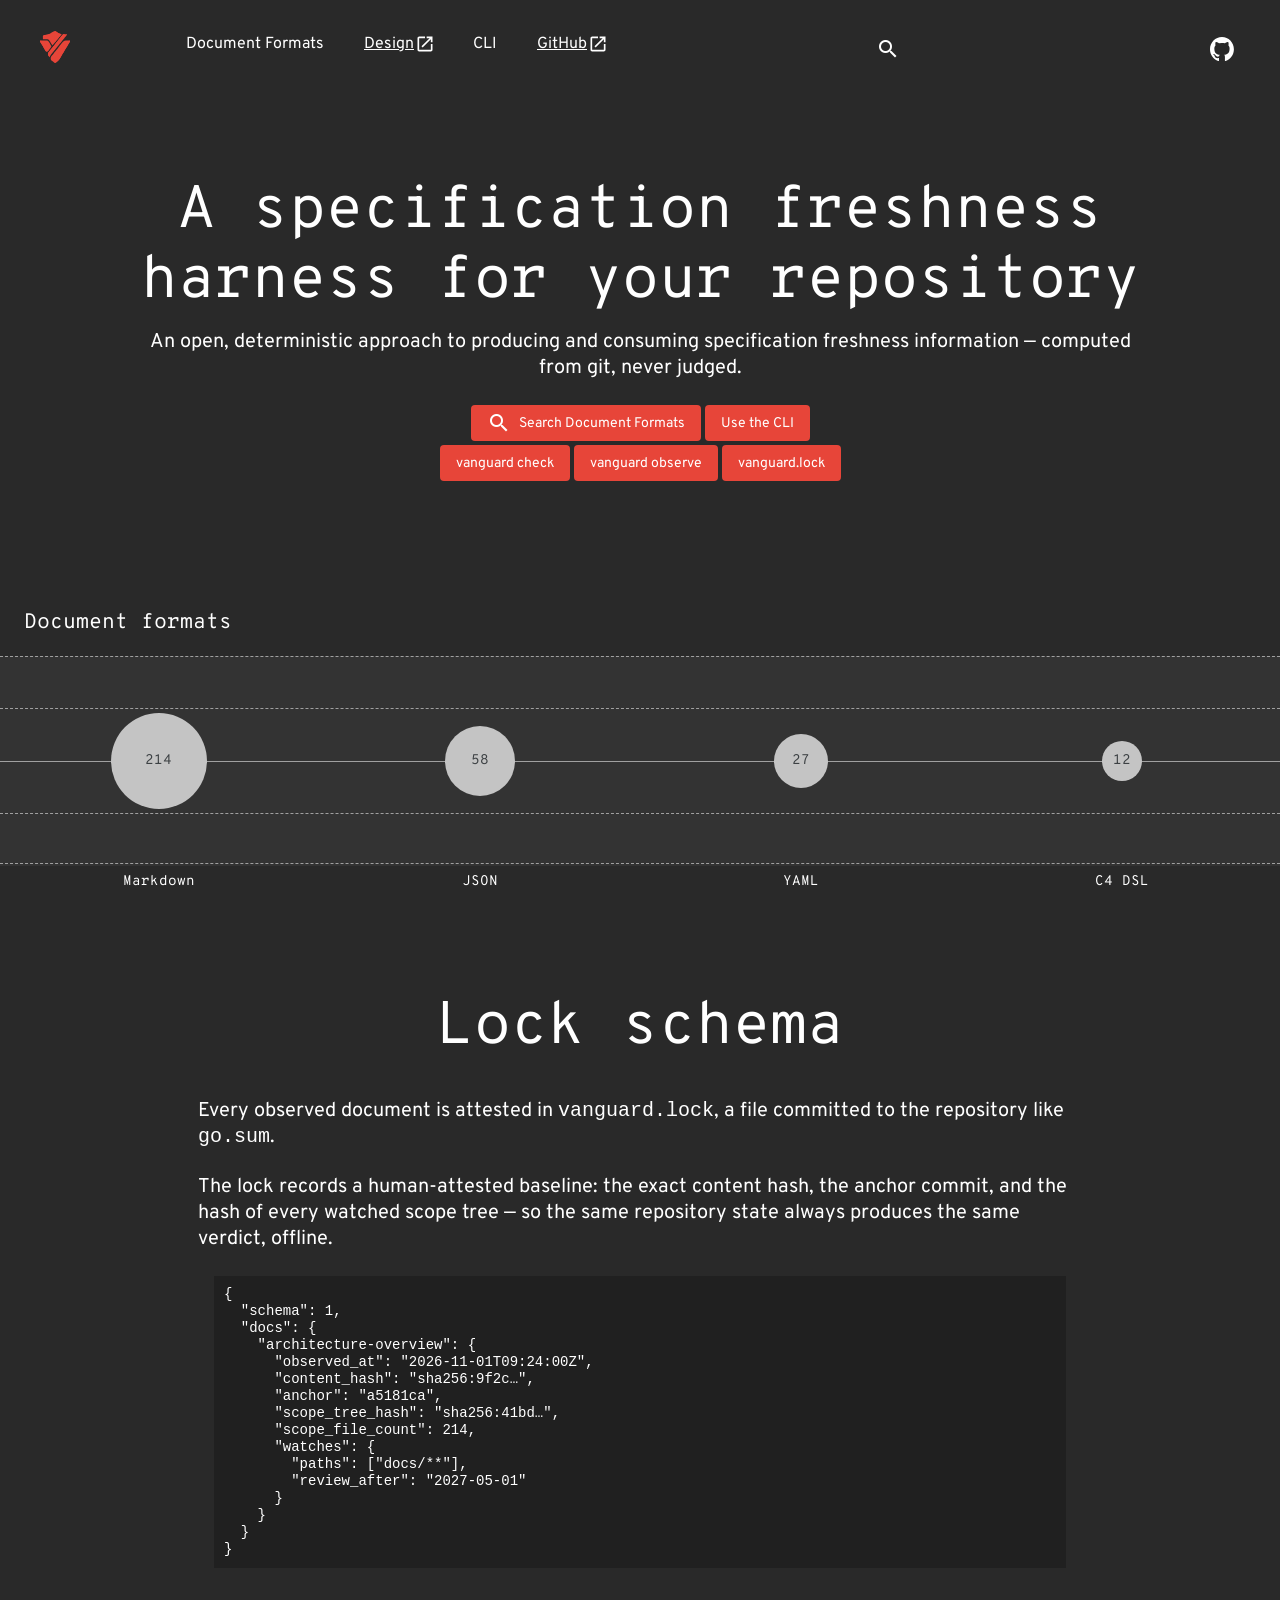
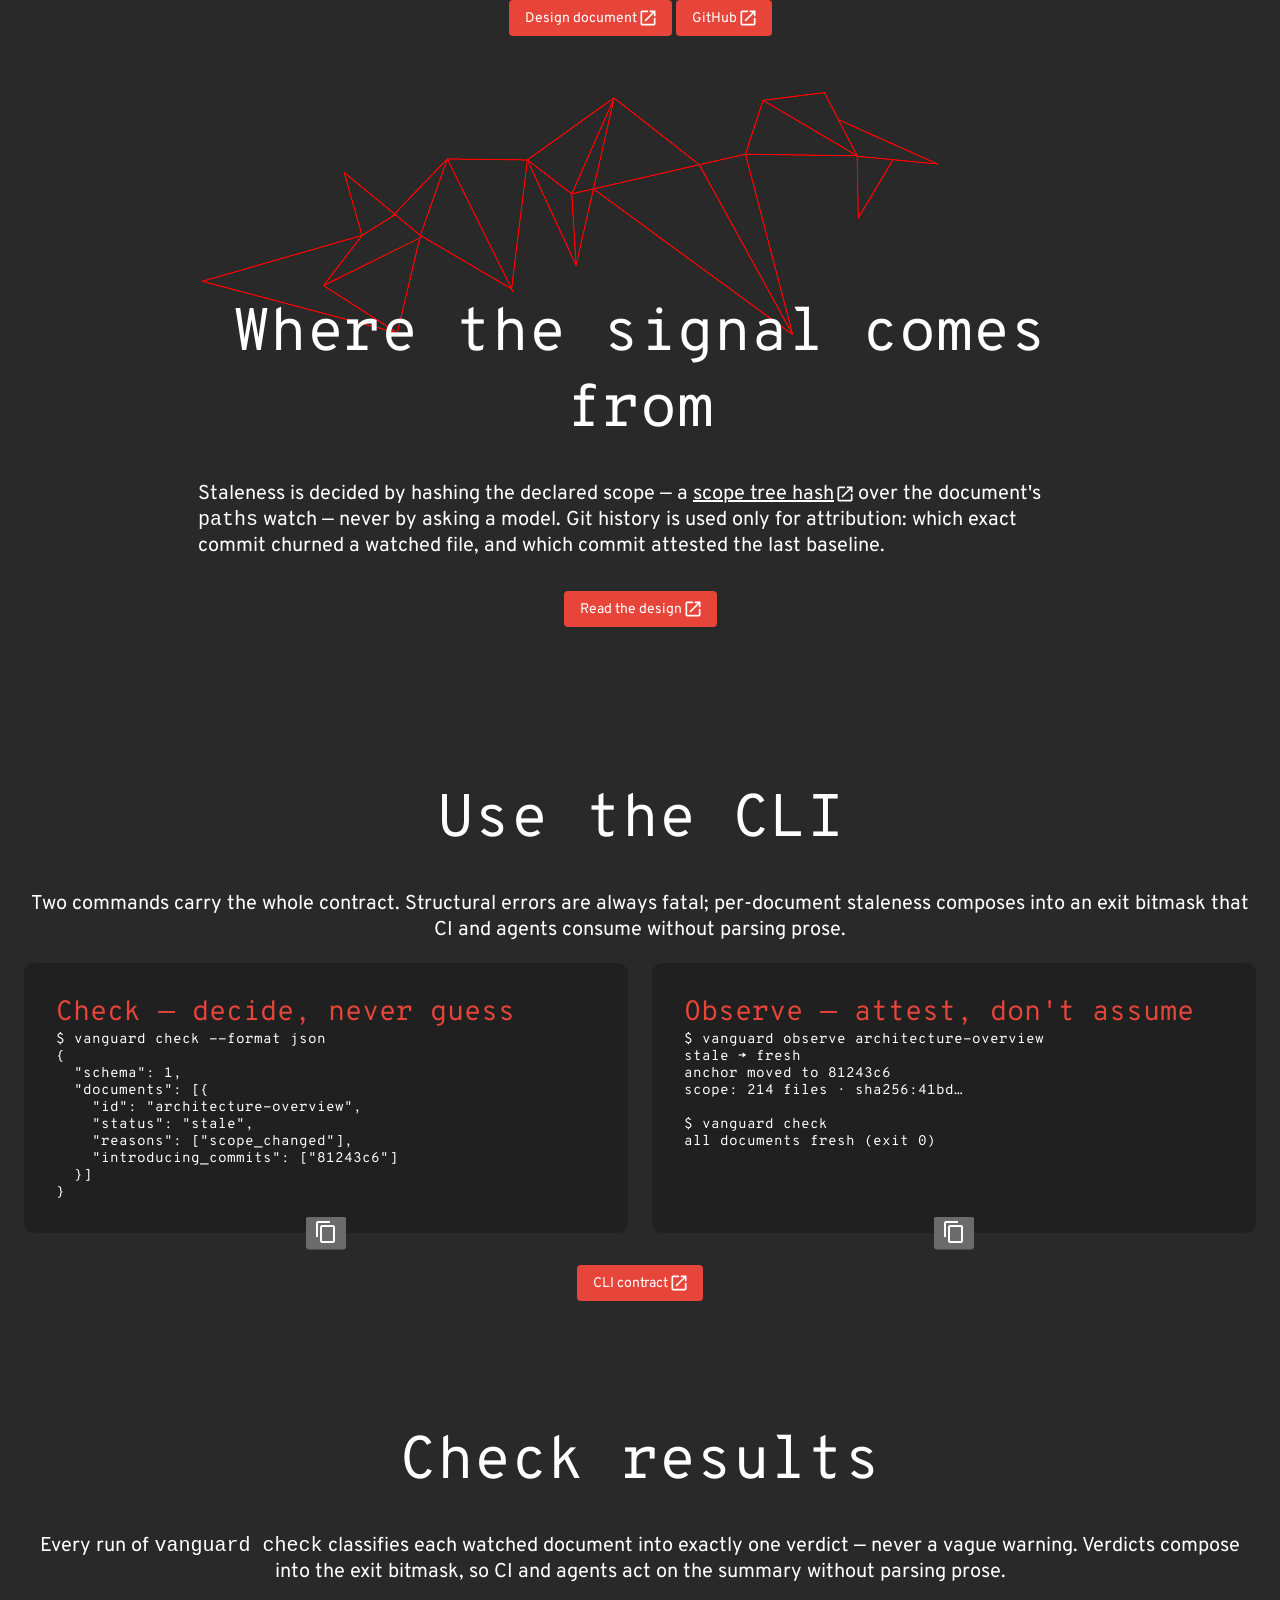
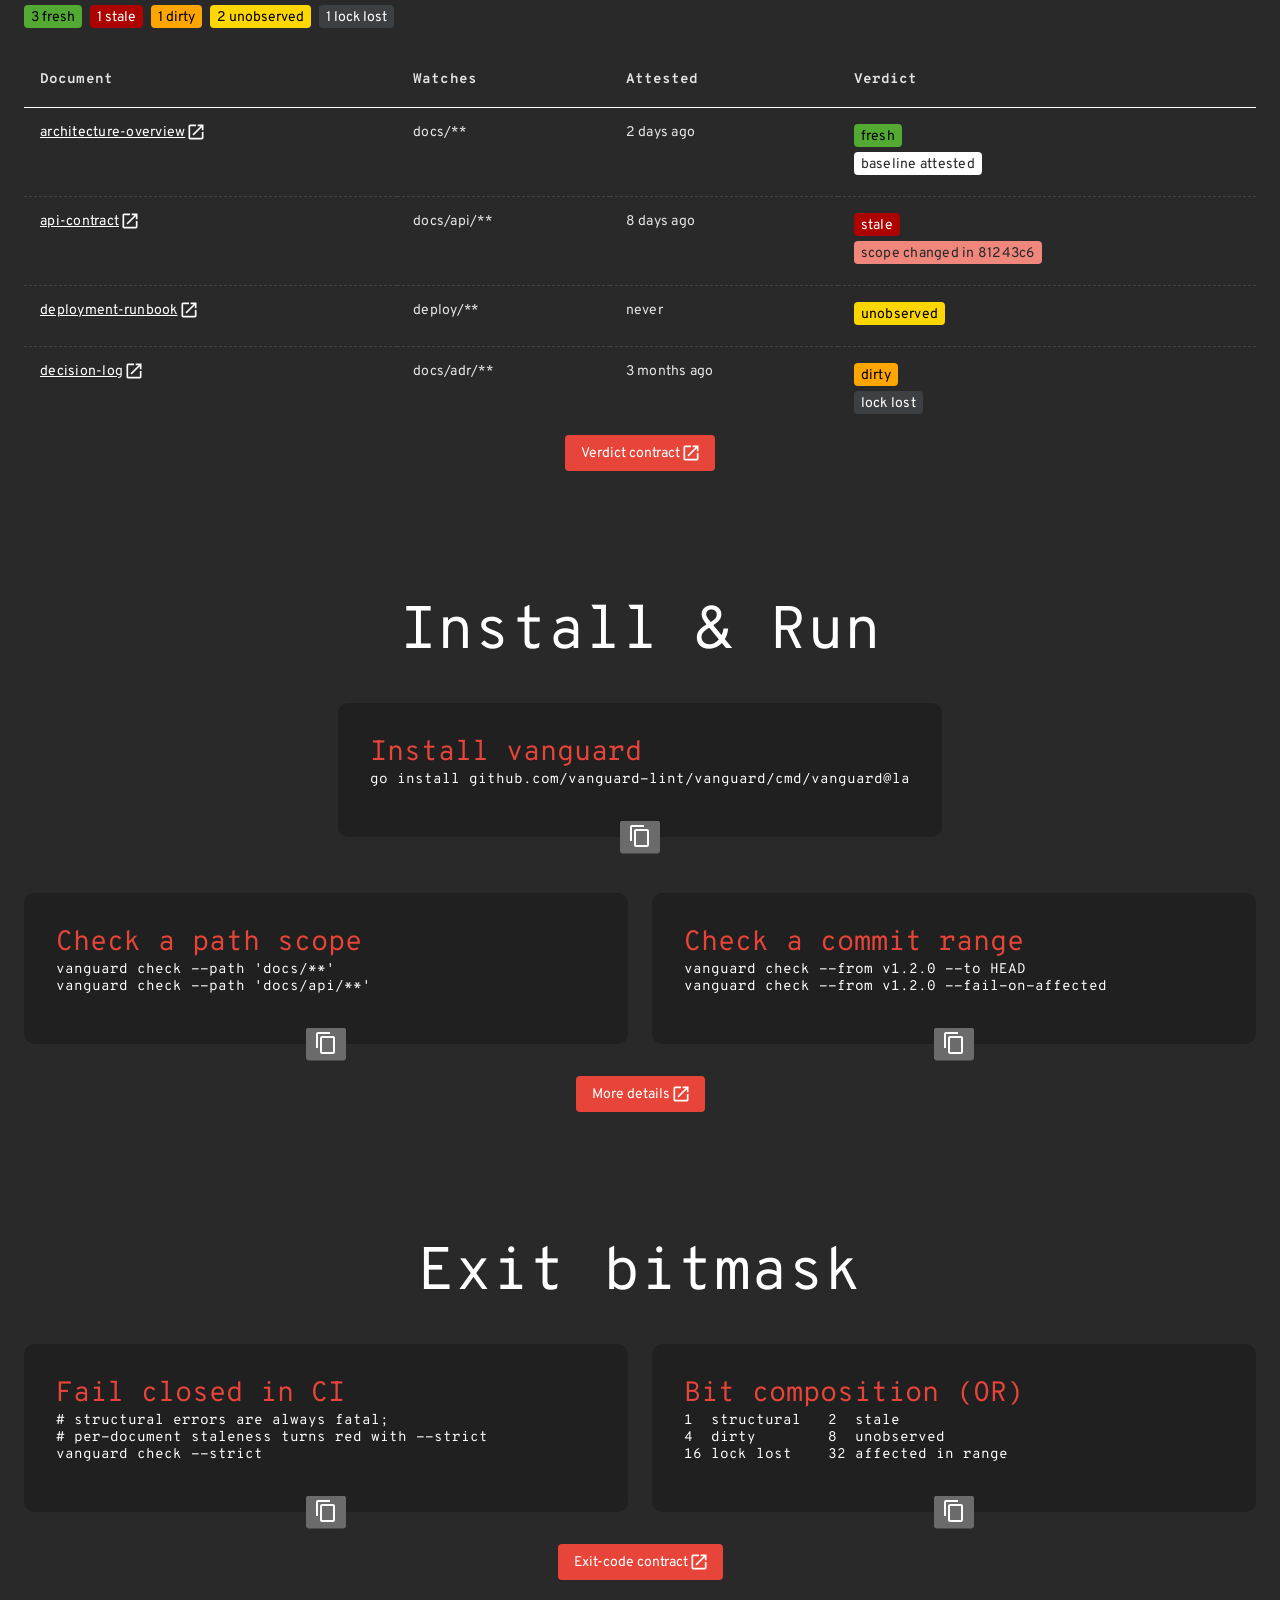
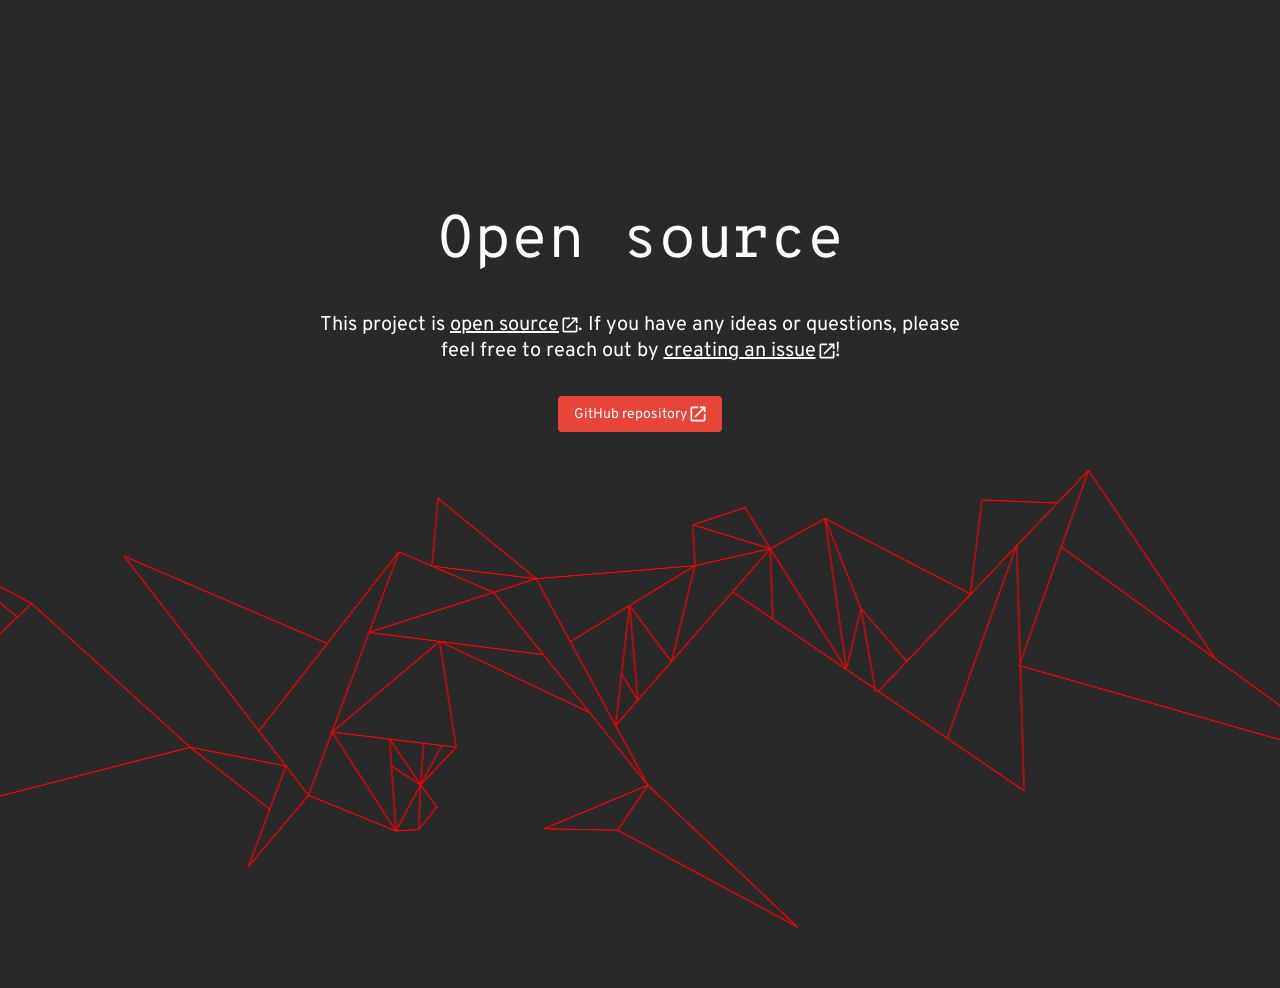
==== commit bec0b82d: "fix(website): drop the hero background image - Remove the wrapper.decorated background rules for bot" ====
--- a/website/index.html
+++ b/website/index.html
@@ -8,7 +8,6 @@
 <html lang="en"><head><meta name="description" content="A deterministic specification freshness harness. vanguard keeps spec documents honest — which documents have gone stale, and what exactly made them stale."><meta name="viewport" content="width=device-width,initial-scale=1"><script>
     const theme = localStorage.getItem('theme') || 'dark';
     document.documentElement.setAttribute('data-theme', theme);</script><link rel="icon" type="image/svg+xml" href="static/img/logo-vanguard.svg"><link rel="preconnect" href="https://fonts.googleapis.com"><link rel="preconnect" href="https://fonts.gstatic.com" crossorigin><link rel="stylesheet" href="https://fonts.googleapis.com/css?family=Material+Icons&display=block"><link rel="stylesheet" href="https://fonts.googleapis.com/css2?family=Overpass+Mono:wght@400;700&family=Overpass:ital,wght@0,400;0,700;1,400&display=swap"><meta charset="utf-8"><title id="title">vanguard-spec — lock down architectural invariants before line one</title>
-<link rel="preload" fetchpriority="high" as="image" href="static/img/background-1.webp" type="image/webp">
 <link rel="preload" fetchpriority="high" as="image" href="static/img/background-2.webp" type="image/webp">
 <link rel="preload" fetchpriority="high" as="image" href="static/img/external-link.svg" type="image/webp">
 <link rel="preload" fetchpriority="high" as="image" href="static/img/footer-decoration.webp" type="image/webp"
--- a/website/static/main.css
+++ b/website/static/main.css
@@ -1,4 +1,4 @@
-﻿:root{--mdc-layout-grid-margin-desktop: 24px;--mdc-layout-grid-gutter-desktop: 24px;--mdc-layout-grid-column-width-desktop: 72px;--mdc-layout-grid-margin-tablet: 16px;--mdc-layout-grid-gutter-tablet: 16px;--mdc-layout-grid-column-width-tablet: 72px;--mdc-layout-grid-margin-phone: 16px;--mdc-layout-grid-gutter-phone: 16px;--mdc-layout-grid-column-width-phone: 72px}@media(min-width: 840px){.mdc-layout-grid{box-sizing:border-box;margin:0 auto;padding:24px;padding:var(--mdc-layout-grid-margin-desktop, 24px)}}@media(min-width: 600px)and (max-width: 839px){.mdc-layout-grid{box-sizing:border-box;margin:0 auto;padding:16px;padding:var(--mdc-layout-grid-margin-tablet, 16px)}}@media(max-width: 599px){.mdc-layout-grid{box-sizing:border-box;margin:0 auto;padding:16px;padding:var(--mdc-layout-grid-margin-phone, 16px)}}@media(min-width: 840px){.mdc-layout-grid__inner{display:flex;flex-flow:row wrap;align-items:stretch;margin:-12px;margin:calc(var(--mdc-layout-grid-gutter-desktop, 24px)/2*-1)}@supports(display: grid){.mdc-layout-grid__inner{display:grid;margin:0;grid-gap:24px;grid-gap:var(--mdc-layout-grid-gutter-desktop, 24px);grid-template-columns:repeat(12, minmax(0, 1fr))}}}@media(min-width: 600px)and (max-width: 839px){.mdc-layout-grid__inner{display:flex;flex-flow:row wrap;align-items:stretch;margin:-8px;margin:calc(var(--mdc-layout-grid-gutter-tablet, 16px)/2*-1)}@supports(display: grid){.mdc-layout-grid__inner{display:grid;margin:0;grid-gap:16px;grid-gap:var(--mdc-layout-grid-gutter-tablet, 16px);grid-template-columns:repeat(8, minmax(0, 1fr))}}}@media(max-width: 599px){.mdc-layout-grid__inner{display:flex;flex-flow:row wrap;align-items:stretch;margin:-8px;margin:calc(var(--mdc-layout-grid-gutter-phone, 16px)/2*-1)}@supports(display: grid){.mdc-layout-grid__inner{display:grid;margin:0;grid-gap:16px;grid-gap:var(--mdc-layout-grid-gutter-phone, 16px);grid-template-columns:repeat(4, minmax(0, 1fr))}}}@media(min-width: 840px){.mdc-layout-grid__cell{width:calc(33.3333333333% - 24px);width:calc(33.3333333333% - var(--mdc-layout-grid-gutter-desktop, 24px))}@supports(display: grid){.mdc-layout-grid__cell{width:auto;grid-column-end:span 4}}.mdc-layout-grid__cell{box-sizing:border-box;margin:12px;margin:calc(var(--mdc-layout-grid-gutter-desktop, 24px)/2)}@supports(display: grid){.mdc-layout-grid__cell{margin:0}}.mdc-layout-grid__cell--span-1,.mdc-layout-grid__cell--span-1-desktop{width:calc(8.3333333333% - 24px);width:calc(8.3333333333% - var(--mdc-layout-grid-gutter-desktop, 24px))}@supports(display: grid){.mdc-layout-grid__cell--span-1,.mdc-layout-grid__cell--span-1-desktop{width:auto;grid-column-end:span 1}}.mdc-layout-grid__cell--span-2,.mdc-layout-grid__cell--span-2-desktop{width:calc(16.6666666667% - 24px);width:calc(16.6666666667% - var(--mdc-layout-grid-gutter-desktop, 24px))}@supports(display: grid){.mdc-layout-grid__cell--span-2,.mdc-layout-grid__cell--span-2-desktop{width:auto;grid-column-end:span 2}}.mdc-layout-grid__cell--span-3,.mdc-layout-grid__cell--span-3-desktop{width:calc(25% - 24px);width:calc(25% - var(--mdc-layout-grid-gutter-desktop, 24px))}@supports(display: grid){.mdc-layout-grid__cell--span-3,.mdc-layout-grid__cell--span-3-desktop{width:auto;grid-column-end:span 3}}.mdc-layout-grid__cell--span-4,.mdc-layout-grid__cell--span-4-desktop{width:calc(33.3333333333% - 24px);width:calc(33.3333333333% - var(--mdc-layout-grid-gutter-desktop, 24px))}@supports(display: grid){.mdc-layout-grid__cell--span-4,.mdc-layout-grid__cell--span-4-desktop{width:auto;grid-column-end:span 4}}.mdc-layout-grid__cell--span-5,.mdc-layout-grid__cell--span-5-desktop{width:calc(41.6666666667% - 24px);width:calc(41.6666666667% - var(--mdc-layout-grid-gutter-desktop, 24px))}@supports(display: grid){.mdc-layout-grid__cell--span-5,.mdc-layout-grid__cell--span-5-desktop{width:auto;grid-column-end:span 5}}.mdc-layout-grid__cell--span-6,.mdc-layout-grid__cell--span-6-desktop{width:calc(50% - 24px);width:calc(50% - var(--mdc-layout-grid-gutter-desktop, 24px))}@supports(display: grid){.mdc-layout-grid__cell--span-6,.mdc-layout-grid__cell--span-6-desktop{width:auto;grid-column-end:span 6}}.mdc-layout-grid__cell--span-7,.mdc-layout-grid__cell--span-7-desktop{width:calc(58.3333333333% - 24px);width:calc(58.3333333333% - var(--mdc-layout-grid-gutter-desktop, 24px))}@supports(display: grid){.mdc-layout-grid__cell--span-7,.mdc-layout-grid__cell--span-7-desktop{width:auto;grid-column-end:span 7}}.mdc-layout-grid__cell--span-8,.mdc-layout-grid__cell--span-8-desktop{width:calc(66.6666666667% - 24px);width:calc(66.6666666667% - var(--mdc-layout-grid-gutter-desktop, 24px))}@supports(display: grid){.mdc-layout-grid__cell--span-8,.mdc-layout-grid__cell--span-8-desktop{width:auto;grid-column-end:span 8}}.mdc-layout-grid__cell--span-9,.mdc-layout-grid__cell--span-9-desktop{width:calc(75% - 24px);width:calc(75% - var(--mdc-layout-grid-gutter-desktop, 24px))}@supports(display: grid){.mdc-layout-grid__cell--span-9,.mdc-layout-grid__cell--span-9-desktop{width:auto;grid-column-end:span 9}}.mdc-layout-grid__cell--span-10,.mdc-layout-grid__cell--span-10-desktop{width:calc(83.3333333333% - 24px);width:calc(83.3333333333% - var(--mdc-layout-grid-gutter-desktop, 24px))}@supports(display: grid){.mdc-layout-grid__cell--span-10,.mdc-layout-grid__cell--span-10-desktop{width:auto;grid-column-end:span 10}}.mdc-layout-grid__cell--span-11,.mdc-layout-grid__cell--span-11-desktop{width:calc(91.6666666667% - 24px);width:calc(91.6666666667% - var(--mdc-layout-grid-gutter-desktop, 24px))}@supports(display: grid){.mdc-layout-grid__cell--span-11,.mdc-layout-grid__cell--span-11-desktop{width:auto;grid-column-end:span 11}}.mdc-layout-grid__cell--span-12,.mdc-layout-grid__cell--span-12-desktop{width:calc(100% - 24px);width:calc(100% - var(--mdc-layout-grid-gutter-desktop, 24px))}@supports(display: grid){.mdc-layout-grid__cell--span-12,.mdc-layout-grid__cell--span-12-desktop{width:auto;grid-column-end:span 12}}}@media(min-width: 600px)and (max-width: 839px){.mdc-layout-grid__cell{width:calc(50% - 16px);width:calc(50% - var(--mdc-layout-grid-gutter-tablet, 16px))}@supports(display: grid){.mdc-layout-grid__cell{width:auto;grid-column-end:span 4}}.mdc-layout-grid__cell{box-sizing:border-box;margin:8px;margin:calc(var(--mdc-layout-grid-gutter-tablet, 16px)/2)}@supports(display: grid){.mdc-layout-grid__cell{margin:0}}.mdc-layout-grid__cell--span-1,.mdc-layout-grid__cell--span-1-tablet{width:calc(12.5% - 16px);width:calc(12.5% - var(--mdc-layout-grid-gutter-tablet, 16px))}@supports(display: grid){.mdc-layout-grid__cell--span-1,.mdc-layout-grid__cell--span-1-tablet{width:auto;grid-column-end:span 1}}.mdc-layout-grid__cell--span-2,.mdc-layout-grid__cell--span-2-tablet{width:calc(25% - 16px);width:calc(25% - var(--mdc-layout-grid-gutter-tablet, 16px))}@supports(display: grid){.mdc-layout-grid__cell--span-2,.mdc-layout-grid__cell--span-2-tablet{width:auto;grid-column-end:span 2}}.mdc-layout-grid__cell--span-3,.mdc-layout-grid__cell--span-3-tablet{width:calc(37.5% - 16px);width:calc(37.5% - var(--mdc-layout-grid-gutter-tablet, 16px))}@supports(display: grid){.mdc-layout-grid__cell--span-3,.mdc-layout-grid__cell--span-3-tablet{width:auto;grid-column-end:span 3}}.mdc-layout-grid__cell--span-4,.mdc-layout-grid__cell--span-4-tablet{width:calc(50% - 16px);width:calc(50% - var(--mdc-layout-grid-gutter-tablet, 16px))}@supports(display: grid){.mdc-layout-grid__cell--span-4,.mdc-layout-grid__cell--span-4-tablet{width:auto;grid-column-end:span 4}}.mdc-layout-grid__cell--span-5,.mdc-layout-grid__cell--span-5-tablet{width:calc(62.5% - 16px);width:calc(62.5% - var(--mdc-layout-grid-gutter-tablet, 16px))}@supports(display: grid){.mdc-layout-grid__cell--span-5,.mdc-layout-grid__cell--span-5-tablet{width:auto;grid-column-end:span 5}}.mdc-layout-grid__cell--span-6,.mdc-layout-grid__cell--span-6-tablet{width:calc(75% - 16px);width:calc(75% - var(--mdc-layout-grid-gutter-tablet, 16px))}@supports(display: grid){.mdc-layout-grid__cell--span-6,.mdc-layout-grid__cell--span-6-tablet{width:auto;grid-column-end:span 6}}.mdc-layout-grid__cell--span-7,.mdc-layout-grid__cell--span-7-tablet{width:calc(87.5% - 16px);width:calc(87.5% - var(--mdc-layout-grid-gutter-tablet, 16px))}@supports(display: grid){.mdc-layout-grid__cell--span-7,.mdc-layout-grid__cell--span-7-tablet{width:auto;grid-column-end:span 7}}.mdc-layout-grid__cell--span-8,.mdc-layout-grid__cell--span-8-tablet{width:calc(100% - 16px);width:calc(100% - var(--mdc-layout-grid-gutter-tablet, 16px))}@supports(display: grid){.mdc-layout-grid__cell--span-8,.mdc-layout-grid__cell--span-8-tablet{width:auto;grid-column-end:span 8}}.mdc-layout-grid__cell--span-9,.mdc-layout-grid__cell--span-9-tablet{width:calc(100% - 16px);width:calc(100% - var(--mdc-layout-grid-gutter-tablet, 16px))}@supports(display: grid){.mdc-layout-grid__cell--span-9,.mdc-layout-grid__cell--span-9-tablet{width:auto;grid-column-end:span 8}}.mdc-layout-grid__cell--span-10,.mdc-layout-grid__cell--span-10-tablet{width:calc(100% - 16px);width:calc(100% - var(--mdc-layout-grid-gutter-tablet, 16px))}@supports(display: grid){.mdc-layout-grid__cell--span-10,.mdc-layout-grid__cell--span-10-tablet{width:auto;grid-column-end:span 8}}.mdc-layout-grid__cell--span-11,.mdc-layout-grid__cell--span-11-tablet{width:calc(100% - 16px);width:calc(100% - var(--mdc-layout-grid-gutter-tablet, 16px))}@supports(display: grid){.mdc-layout-grid__cell--span-11,.mdc-layout-grid__cell--span-11-tablet{width:auto;grid-column-end:span 8}}.mdc-layout-grid__cell--span-12,.mdc-layout-grid__cell--span-12-tablet{width:calc(100% - 16px);width:calc(100% - var(--mdc-layout-grid-gutter-tablet, 16px))}@supports(display: grid){.mdc-layout-grid__cell--span-12,.mdc-layout-grid__cell--span-12-tablet{width:auto;grid-column-end:span 8}}}@media(max-width: 599px){.mdc-layout-grid__cell{width:calc(100% - 16px);width:calc(100% - var(--mdc-layout-grid-gutter-phone, 16px))}@supports(display: grid){.mdc-layout-grid__cell{width:auto;grid-column-end:span 4}}.mdc-layout-grid__cell{box-sizing:border-box;margin:8px;margin:calc(var(--mdc-layout-grid-gutter-phone, 16px)/2)}@supports(display: grid){.mdc-layout-grid__cell{margin:0}}.mdc-layout-grid__cell--span-1,.mdc-layout-grid__cell--span-1-phone{width:calc(25% - 16px);width:calc(25% - var(--mdc-layout-grid-gutter-phone, 16px))}@supports(display: grid){.mdc-layout-grid__cell--span-1,.mdc-layout-grid__cell--span-1-phone{width:auto;grid-column-end:span 1}}.mdc-layout-grid__cell--span-2,.mdc-layout-grid__cell--span-2-phone{width:calc(50% - 16px);width:calc(50% - var(--mdc-layout-grid-gutter-phone, 16px))}@supports(display: grid){.mdc-layout-grid__cell--span-2,.mdc-layout-grid__cell--span-2-phone{width:auto;grid-column-end:span 2}}.mdc-layout-grid__cell--span-3,.mdc-layout-grid__cell--span-3-phone{width:calc(75% - 16px);width:calc(75% - var(--mdc-layout-grid-gutter-phone, 16px))}@supports(display: grid){.mdc-layout-grid__cell--span-3,.mdc-layout-grid__cell--span-3-phone{width:auto;grid-column-end:span 3}}.mdc-layout-grid__cell--span-4,.mdc-layout-grid__cell--span-4-phone{width:calc(100% - 16px);width:calc(100% - var(--mdc-layout-grid-gutter-phone, 16px))}@supports(display: grid){.mdc-layout-grid__cell--span-4,.mdc-layout-grid__cell--span-4-phone{width:auto;grid-column-end:span 4}}.mdc-layout-grid__cell--span-5,.mdc-layout-grid__cell--span-5-phone{width:calc(100% - 16px);width:calc(100% - var(--mdc-layout-grid-gutter-phone, 16px))}@supports(display: grid){.mdc-layout-grid__cell--span-5,.mdc-layout-grid__cell--span-5-phone{width:auto;grid-column-end:span 4}}.mdc-layout-grid__cell--span-6,.mdc-layout-grid__cell--span-6-phone{width:calc(100% - 16px);width:calc(100% - var(--mdc-layout-grid-gutter-phone, 16px))}@supports(display: grid){.mdc-layout-grid__cell--span-6,.mdc-layout-grid__cell--span-6-phone{width:auto;grid-column-end:span 4}}.mdc-layout-grid__cell--span-7,.mdc-layout-grid__cell--span-7-phone{width:calc(100% - 16px);width:calc(100% - var(--mdc-layout-grid-gutter-phone, 16px))}@supports(display: grid){.mdc-layout-grid__cell--span-7,.mdc-layout-grid__cell--span-7-phone{width:auto;grid-column-end:span 4}}.mdc-layout-grid__cell--span-8,.mdc-layout-grid__cell--span-8-phone{width:calc(100% - 16px);width:calc(100% - var(--mdc-layout-grid-gutter-phone, 16px))}@supports(display: grid){.mdc-layout-grid__cell--span-8,.mdc-layout-grid__cell--span-8-phone{width:auto;grid-column-end:span 4}}.mdc-layout-grid__cell--span-9,.mdc-layout-grid__cell--span-9-phone{width:calc(100% - 16px);width:calc(100% - var(--mdc-layout-grid-gutter-phone, 16px))}@supports(display: grid){.mdc-layout-grid__cell--span-9,.mdc-layout-grid__cell--span-9-phone{width:auto;grid-column-end:span 4}}.mdc-layout-grid__cell--span-10,.mdc-layout-grid__cell--span-10-phone{width:calc(100% - 16px);width:calc(100% - var(--mdc-layout-grid-gutter-phone, 16px))}@supports(display: grid){.mdc-layout-grid__cell--span-10,.mdc-layout-grid__cell--span-10-phone{width:auto;grid-column-end:span 4}}.mdc-layout-grid__cell--span-11,.mdc-layout-grid__cell--span-11-phone{width:calc(100% - 16px);width:calc(100% - var(--mdc-layout-grid-gutter-phone, 16px))}@supports(display: grid){.mdc-layout-grid__cell--span-11,.mdc-layout-grid__cell--span-11-phone{width:auto;grid-column-end:span 4}}.mdc-layout-grid__cell--span-12,.mdc-layout-grid__cell--span-12-phone{width:calc(100% - 16px);width:calc(100% - var(--mdc-layout-grid-gutter-phone, 16px))}@supports(display: grid){.mdc-layout-grid__cell--span-12,.mdc-layout-grid__cell--span-12-phone{width:auto;grid-column-end:span 4}}}.mdc-layout-grid__cell--order-1{order:1}.mdc-layout-grid__cell--order-2{order:2}.mdc-layout-grid__cell--order-3{order:3}.mdc-layout-grid__cell--order-4{order:4}.mdc-layout-grid__cell--order-5{order:5}.mdc-layout-grid__cell--order-6{order:6}.mdc-layout-grid__cell--order-7{order:7}.mdc-layout-grid__cell--order-8{order:8}.mdc-layout-grid__cell--order-9{order:9}.mdc-layout-grid__cell--order-10{order:10}.mdc-layout-grid__cell--order-11{order:11}.mdc-layout-grid__cell--order-12{order:12}.mdc-layout-grid__cell--align-top{align-self:flex-start}@supports(display: grid){.mdc-layout-grid__cell--align-top{align-self:start}}.mdc-layout-grid__cell--align-middle{align-self:center}.mdc-layout-grid__cell--align-bottom{align-self:flex-end}@supports(display: grid){.mdc-layout-grid__cell--align-bottom{align-self:end}}@media(min-width: 840px){.mdc-layout-grid--fixed-column-width{width:1176px;width:calc(var(--mdc-layout-grid-column-width-desktop, 72px)*12 + var(--mdc-layout-grid-gutter-desktop, 24px)*11 + var(--mdc-layout-grid-margin-desktop, 24px)*2)}}@media(min-width: 600px)and (max-width: 839px){.mdc-layout-grid--fixed-column-width{width:720px;width:calc(var(--mdc-layout-grid-column-width-tablet, 72px)*8 + var(--mdc-layout-grid-gutter-tablet, 16px)*7 + var(--mdc-layout-grid-margin-tablet, 16px)*2)}}@media(max-width: 599px){.mdc-layout-grid--fixed-column-width{width:368px;width:calc(var(--mdc-layout-grid-column-width-phone, 72px)*4 + var(--mdc-layout-grid-gutter-phone, 16px)*3 + var(--mdc-layout-grid-margin-phone, 16px)*2)}}.mdc-layout-grid--align-left{margin-right:auto;margin-left:0}.mdc-layout-grid--align-right{margin-right:0;margin-left:auto}:root{color-scheme:dark;--osv-bg: #292929;--osv-text: #fff;--osv-grey-100: #f8f9fa;--osv-grey-200: #e8eaed;--osv-grey-300: #e2e2e2;--osv-grey-400: #bdc1c6;--osv-grey-500: #9aa0a6;--osv-grey-600: #80868b;--osv-grey-700: #5f6368;--osv-grey-800: #3C4043;--osv-grey-900: #202124;--osv-border: #555;--osv-red-300: #f0877d;--osv-cyan-300: #C9F5F7;--osv-code-bg: #202020;--osv-hover-bg: rgba(255, 255, 255, 0.1);--osv-search-bg: #696969;--osv-search-border: rgba(255, 255, 255, 0.3);--osv-ecosystems-bg: #333333;--osv-tooltip-bg: #11111199;--osv-tab-inactive: #aaaaaa;--osv-tab-active: #ffffff}:root[data-theme=light]{color-scheme:light;--osv-bg: #f5f3f4;--osv-text: #161A1D;--osv-grey-100: #202124;--osv-grey-200: #3c4043;--osv-grey-300: #5f6368;--osv-grey-400: #80868b;--osv-grey-500: #9aa0a6;--osv-grey-600: #b3b3b3;--osv-grey-700: #dadce0;--osv-grey-800: #f1f3f4;--osv-grey-900: #f8f9fa;--osv-border: #dadce0;--osv-red-300: #e74539;--osv-cyan-300: #007b83;--osv-code-bg: #dddddd;--osv-hover-bg: rgba(0, 0, 0, 0.05);--osv-search-bg: rgba(255, 255, 255, 0.95);--osv-search-border: rgba(0, 0, 0, 0.2);--osv-ecosystems-bg: #e8e8e8;--osv-tooltip-bg: #4f4f4fc8;--osv-tab-inactive: #cccccc;--osv-tab-active: #ffffff}@font-face{font-family:"backtick-override";src:local("Arial");unicode-range:U+0060}.mdc-data-table__content{-moz-osx-font-smoothing:grayscale;-webkit-font-smoothing:antialiased;font-family:Roboto, sans-serif;font-family:var(--mdc-typography-body2-font-family, var(--mdc-typography-font-family, Roboto, sans-serif));font-size:0.875rem;font-size:var(--mdc-typography-body2-font-size, 0.875rem);line-height:1.25rem;line-height:var(--mdc-typography-body2-line-height, 1.25rem);font-weight:400;font-weight:var(--mdc-typography-body2-font-weight, 400);letter-spacing:0.0178571429em;letter-spacing:var(--mdc-typography-body2-letter-spacing, 0.0178571429em);text-decoration:inherit;text-decoration:var(--mdc-typography-body2-text-decoration, inherit);text-transform:inherit;text-transform:var(--mdc-typography-body2-text-transform, inherit)}.mdc-data-table{background-color:#fff;background-color:var(--mdc-theme-surface, #fff);border-radius:4px;border-radius:var(--mdc-shape-medium, 4px)}.mdc-data-table .mdc-data-table__header-cell:first-child{border-top-left-radius:4px;border-top-left-radius:var(--mdc-shape-medium, 4px)}[dir=rtl] .mdc-data-table .mdc-data-table__header-cell:first-child,.mdc-data-table .mdc-data-table__header-cell:first-child[dir=rtl]{border-top-right-radius:4px;border-top-right-radius:var(--mdc-shape-medium, 4px);border-top-left-radius:0}.mdc-data-table .mdc-data-table__header-cell:last-child{border-top-right-radius:4px;border-top-right-radius:var(--mdc-shape-medium, 4px)}[dir=rtl] .mdc-data-table .mdc-data-table__header-cell:last-child,.mdc-data-table .mdc-data-table__header-cell:last-child[dir=rtl]{border-top-left-radius:4px;border-top-left-radius:var(--mdc-shape-medium, 4px);border-top-right-radius:0}.mdc-data-table.mdc-data-table--without-footer .mdc-data-table__row:last-child .mdc-data-table__cell:first-child{border-bottom-left-radius:4px;border-bottom-left-radius:var(--mdc-shape-medium, 4px)}[dir=rtl] .mdc-data-table.mdc-data-table--without-footer .mdc-data-table__row:last-child .mdc-data-table__cell:first-child,.mdc-data-table.mdc-data-table--without-footer .mdc-data-table__row:last-child .mdc-data-table__cell:first-child[dir=rtl]{border-bottom-right-radius:4px;border-bottom-right-radius:var(--mdc-shape-medium, 4px);border-bottom-left-radius:0}.mdc-data-table.mdc-data-table--without-footer .mdc-data-table__row:last-child .mdc-data-table__cell:last-child{border-bottom-right-radius:4px;border-bottom-right-radius:var(--mdc-shape-medium, 4px)}[dir=rtl] .mdc-data-table.mdc-data-table--without-footer .mdc-data-table__row:last-child .mdc-data-table__cell:last-child,.mdc-data-table.mdc-data-table--without-footer .mdc-data-table__row:last-child .mdc-data-table__cell:last-child[dir=rtl]{border-bottom-left-radius:4px;border-bottom-left-radius:var(--mdc-shape-medium, 4px);border-bottom-right-radius:0}.mdc-data-table{border-width:1px;border-style:solid;border-color:rgba(0,0,0,.12);-webkit-overflow-scrolling:touch;display:inline-flex;flex-direction:column;box-sizing:border-box;position:relative}.mdc-data-table__row{background-color:inherit}.mdc-data-table__header-cell{background-color:#fff;background-color:var(--mdc-theme-surface, #fff)}.mdc-data-table__row--selected{background-color:rgba(98, 0, 238, 0.04)}.mdc-data-table__pagination-rows-per-page-select:not(.mdc-select--disabled) .mdc-notched-outline__leading,.mdc-data-table__pagination-rows-per-page-select:not(.mdc-select--disabled) .mdc-notched-outline__notch,.mdc-data-table__pagination-rows-per-page-select:not(.mdc-select--disabled) .mdc-notched-outline__trailing{border-color:rgba(0, 0, 0, 0.12)}.mdc-data-table__cell,.mdc-data-table__header-cell{border-bottom-color:rgba(0,0,0,.12)}.mdc-data-table__pagination{border-top-color:rgba(0,0,0,.12)}.mdc-data-table__cell,.mdc-data-table__header-cell{border-bottom-width:1px;border-bottom-style:solid}.mdc-data-table__pagination{border-top-width:1px;border-top-style:solid}.mdc-data-table__row:last-child .mdc-data-table__cell{border-bottom:none}.mdc-data-table__row:not(.mdc-data-table__row--selected):hover{background-color:rgba(0, 0, 0, 0.04)}.mdc-data-table__header-cell{color:rgba(0, 0, 0, 0.87)}.mdc-data-table__pagination-total,.mdc-data-table__pagination-rows-per-page-label,.mdc-data-table__cell{color:rgba(0, 0, 0, 0.87)}.mdc-data-table__row{height:52px}.mdc-data-table__pagination{min-height:52px}.mdc-data-table__header-row{height:56px}.mdc-data-table__cell,.mdc-data-table__header-cell{padding:0 16px 0 16px}.mdc-data-table__header-cell--checkbox,.mdc-data-table__cell--checkbox{padding-left:4px;padding-right:0}[dir=rtl] .mdc-data-table__header-cell--checkbox,[dir=rtl] .mdc-data-table__cell--checkbox,.mdc-data-table__header-cell--checkbox[dir=rtl],.mdc-data-table__cell--checkbox[dir=rtl]{padding-left:0;padding-right:4px}.mdc-data-table__table-container{-webkit-overflow-scrolling:touch;overflow-x:auto;width:100%}.mdc-data-table__table{min-width:100%;border:0;white-space:nowrap;border-spacing:0;table-layout:fixed}.mdc-data-table__cell{-moz-osx-font-smoothing:grayscale;-webkit-font-smoothing:antialiased;font-family:Roboto, sans-serif;font-family:var(--mdc-typography-body2-font-family, var(--mdc-typography-font-family, Roboto, sans-serif));font-size:0.875rem;font-size:var(--mdc-typography-body2-font-size, 0.875rem);line-height:1.25rem;line-height:var(--mdc-typography-body2-line-height, 1.25rem);font-weight:400;font-weight:var(--mdc-typography-body2-font-weight, 400);letter-spacing:0.0178571429em;letter-spacing:var(--mdc-typography-body2-letter-spacing, 0.0178571429em);text-decoration:inherit;text-decoration:var(--mdc-typography-body2-text-decoration, inherit);text-transform:inherit;text-transform:var(--mdc-typography-body2-text-transform, inherit);box-sizing:border-box;overflow:hidden;text-align:left;text-overflow:ellipsis}[dir=rtl] .mdc-data-table__cell,.mdc-data-table__cell[dir=rtl]{text-align:right}.mdc-data-table__cell--numeric{text-align:right}[dir=rtl] .mdc-data-table__cell--numeric,.mdc-data-table__cell--numeric[dir=rtl]{text-align:left}.mdc-data-table__cell--checkbox{width:1px}.mdc-data-table__header-cell{-moz-osx-font-smoothing:grayscale;-webkit-font-smoothing:antialiased;font-family:Roboto, sans-serif;font-family:var(--mdc-typography-subtitle2-font-family, var(--mdc-typography-font-family, Roboto, sans-serif));font-size:0.875rem;font-size:var(--mdc-typography-subtitle2-font-size, 0.875rem);line-height:1.375rem;line-height:var(--mdc-typography-subtitle2-line-height, 1.375rem);font-weight:500;font-weight:var(--mdc-typography-subtitle2-font-weight, 500);letter-spacing:0.0071428571em;letter-spacing:var(--mdc-typography-subtitle2-letter-spacing, 0.0071428571em);text-decoration:inherit;text-decoration:var(--mdc-typography-subtitle2-text-decoration, inherit);text-transform:inherit;text-transform:var(--mdc-typography-subtitle2-text-transform, inherit);box-sizing:border-box;text-overflow:ellipsis;overflow:hidden;outline:none;text-align:left}[dir=rtl] .mdc-data-table__header-cell,.mdc-data-table__header-cell[dir=rtl]{text-align:right}.mdc-data-table__header-cell--checkbox{width:1px}.mdc-data-table__header-cell--numeric{text-align:right}[dir=rtl] .mdc-data-table__header-cell--numeric,.mdc-data-table__header-cell--numeric[dir=rtl]{text-align:left}.mdc-data-table__sort-icon-button{width:28px;height:28px;padding:2px}.mdc-data-table__sort-icon-button .mdc-icon-button__focus-ring{display:none}@media screen and (forced-colors: active){.mdc-data-table__sort-icon-button.mdc-ripple-upgraded--background-focused .mdc-icon-button__focus-ring,.mdc-data-table__sort-icon-button:not(.mdc-ripple-upgraded):focus .mdc-icon-button__focus-ring{pointer-events:none;border:2px solid rgba(0,0,0,0);border-radius:6px;box-sizing:content-box;position:absolute;top:50%;left:50%;transform:translate(-50%, -50%);height:100%;width:100%}}@media screen and (forced-colors: active)and (forced-colors: active){.mdc-data-table__sort-icon-button.mdc-ripple-upgraded--background-focused .mdc-icon-button__focus-ring,.mdc-data-table__sort-icon-button:not(.mdc-ripple-upgraded):focus .mdc-icon-button__focus-ring{border-color:CanvasText}}@media screen and (forced-colors: active){.mdc-data-table__sort-icon-button.mdc-ripple-upgraded--background-focused .mdc-icon-button__focus-ring::after,.mdc-data-table__sort-icon-button:not(.mdc-ripple-upgraded):focus .mdc-icon-button__focus-ring::after{content:"";border:2px solid rgba(0,0,0,0);border-radius:8px;display:block;position:absolute;top:50%;left:50%;transform:translate(-50%, -50%);height:calc(100% + 4px);width:calc(100% + 4px)}}@media screen and (forced-colors: active)and (forced-colors: active){.mdc-data-table__sort-icon-button.mdc-ripple-upgraded--background-focused .mdc-icon-button__focus-ring::after,.mdc-data-table__sort-icon-button:not(.mdc-ripple-upgraded):focus .mdc-icon-button__focus-ring::after{border-color:CanvasText}}.mdc-data-table__sort-icon-button.mdc-ripple-upgraded--background-focused .mdc-icon-button__focus-ring,.mdc-data-table__sort-icon-button:not(.mdc-ripple-upgraded):focus .mdc-icon-button__focus-ring{display:block;max-height:28px;max-width:28px}.mdc-data-table__sort-icon-button.mdc-icon-button--reduced-size .mdc-icon-button__ripple{width:28px;height:28px;margin-top:0px;margin-bottom:0px;margin-right:0px;margin-left:0px}.mdc-data-table__sort-icon-button.mdc-icon-button--reduced-size.mdc-ripple-upgraded--background-focused .mdc-icon-button__focus-ring,.mdc-data-table__sort-icon-button.mdc-icon-button--reduced-size:not(.mdc-ripple-upgraded):focus .mdc-icon-button__focus-ring{max-height:28px;max-width:28px}.mdc-data-table__sort-icon-button .mdc-icon-button__touch{position:absolute;top:50%;height:28px;left:50%;width:28px;transform:translate(-50%, -50%)}.mdc-data-table__sort-icon-button{transform:rotate(0.0001deg);margin-left:4px;margin-right:0}[dir=rtl] .mdc-data-table__sort-icon-button,.mdc-data-table__sort-icon-button[dir=rtl]{margin-left:0;margin-right:4px}.mdc-data-table__header-cell--numeric .mdc-data-table__sort-icon-button{margin-left:0;margin-right:4px}[dir=rtl] .mdc-data-table__header-cell--numeric .mdc-data-table__sort-icon-button,.mdc-data-table__header-cell--numeric .mdc-data-table__sort-icon-button[dir=rtl]{margin-left:4px;margin-right:0}.mdc-data-table__sort-icon-button{transition:transform 150ms 0ms cubic-bezier(0.4, 0, 0.2, 1)}.mdc-data-table__header-cell--sorted-descending .mdc-data-table__sort-icon-button{transform:rotate(-180deg)}.mdc-data-table__sort-icon-button{opacity:0}.mdc-data-table__sort-icon-button:focus,.mdc-data-table__header-cell:hover .mdc-data-table__sort-icon-button,.mdc-data-table__header-cell--sorted .mdc-data-table__sort-icon-button{opacity:1}.mdc-data-table__header-cell-wrapper{align-items:center;display:inline-flex;vertical-align:middle}.mdc-data-table__header-cell--with-sort{cursor:pointer}.mdc-data-table__sort-status-label{clip:rect(1px, 1px, 1px, 1px);height:1px;overflow:hidden;position:absolute;white-space:nowrap;width:1px}.mdc-data-table--sticky-header .mdc-data-table__header-cell{position:sticky;top:0;z-index:1}.mdc-data-table__sort-icon-button{color:rgba(0, 0, 0, 0.6)}.mdc-data-table__sort-icon-button .mdc-icon-button__ripple::before,.mdc-data-table__sort-icon-button .mdc-icon-button__ripple::after{background-color:rgba(0, 0, 0, 0.6);background-color:var(--mdc-ripple-color, rgba(0, 0, 0, 0.6))}.mdc-data-table__sort-icon-button:hover .mdc-icon-button__ripple::before,.mdc-data-table__sort-icon-button.mdc-ripple-surface--hover .mdc-icon-button__ripple::before{opacity:0.04;opacity:var(--mdc-ripple-hover-opacity, 0.04)}.mdc-data-table__sort-icon-button.mdc-ripple-upgraded--background-focused .mdc-icon-button__ripple::before,.mdc-data-table__sort-icon-button:not(.mdc-ripple-upgraded):focus .mdc-icon-button__ripple::before{transition-duration:75ms;opacity:0.12;opacity:var(--mdc-ripple-focus-opacity, 0.12)}.mdc-data-table__sort-icon-button:not(.mdc-ripple-upgraded) .mdc-icon-button__ripple::after{transition:opacity 150ms linear}.mdc-data-table__sort-icon-button:not(.mdc-ripple-upgraded):active .mdc-icon-button__ripple::after{transition-duration:75ms;opacity:0.12;opacity:var(--mdc-ripple-press-opacity, 0.12)}.mdc-data-table__sort-icon-button.mdc-ripple-upgraded{--mdc-ripple-fg-opacity:var(--mdc-ripple-press-opacity, 0.12)}.mdc-data-table__header-cell--sorted .mdc-data-table__sort-icon-button{color:rgba(0, 0, 0, 0.87)}.mdc-data-table__header-cell--sorted .mdc-data-table__sort-icon-button .mdc-icon-button__ripple::before,.mdc-data-table__header-cell--sorted .mdc-data-table__sort-icon-button .mdc-icon-button__ripple::after{background-color:rgba(0, 0, 0, 0.87);background-color:var(--mdc-ripple-color, rgba(0, 0, 0, 0.87))}.mdc-data-table__header-cell--sorted .mdc-data-table__sort-icon-button:hover .mdc-icon-button__ripple::before,.mdc-data-table__header-cell--sorted .mdc-data-table__sort-icon-button.mdc-ripple-surface--hover .mdc-icon-button__ripple::before{opacity:0.04;opacity:var(--mdc-ripple-hover-opacity, 0.04)}.mdc-data-table__header-cell--sorted .mdc-data-table__sort-icon-button.mdc-ripple-upgraded--background-focused .mdc-icon-button__ripple::before,.mdc-data-table__header-cell--sorted .mdc-data-table__sort-icon-button:not(.mdc-ripple-upgraded):focus .mdc-icon-button__ripple::before{transition-duration:75ms;opacity:0.12;opacity:var(--mdc-ripple-focus-opacity, 0.12)}.mdc-data-table__header-cell--sorted .mdc-data-table__sort-icon-button:not(.mdc-ripple-upgraded) .mdc-icon-button__ripple::after{transition:opacity 150ms linear}.mdc-data-table__header-cell--sorted .mdc-data-table__sort-icon-button:not(.mdc-ripple-upgraded):active .mdc-icon-button__ripple::after{transition-duration:75ms;opacity:0.12;opacity:var(--mdc-ripple-press-opacity, 0.12)}.mdc-data-table__header-cell--sorted .mdc-data-table__sort-icon-button.mdc-ripple-upgraded{--mdc-ripple-fg-opacity:var(--mdc-ripple-press-opacity, 0.12)}.mdc-data-table__progress-indicator{display:none;position:absolute;width:100%}.mdc-data-table--in-progress .mdc-data-table__progress-indicator{display:block}.mdc-data-table__scrim{background-color:#fff;background-color:var(--mdc-theme-surface, #fff);height:100%;opacity:.32;position:absolute;top:0;width:100%}.mdc-data-table__pagination{-moz-osx-font-smoothing:grayscale;-webkit-font-smoothing:antialiased;font-family:Roboto, sans-serif;font-family:var(--mdc-typography-body2-font-family, var(--mdc-typography-font-family, Roboto, sans-serif));font-size:0.875rem;font-size:var(--mdc-typography-body2-font-size, 0.875rem);line-height:1.25rem;line-height:var(--mdc-typography-body2-line-height, 1.25rem);font-weight:400;font-weight:var(--mdc-typography-body2-font-weight, 400);letter-spacing:0.0178571429em;letter-spacing:var(--mdc-typography-body2-letter-spacing, 0.0178571429em);text-decoration:inherit;text-decoration:var(--mdc-typography-body2-text-decoration, inherit);text-transform:inherit;text-transform:var(--mdc-typography-body2-text-transform, inherit);box-sizing:border-box;display:flex;justify-content:flex-end}.mdc-data-table__pagination-trailing{margin-left:4px;margin-right:0}[dir=rtl] .mdc-data-table__pagination-trailing,.mdc-data-table__pagination-trailing[dir=rtl]{margin-left:0;margin-right:4px}.mdc-data-table__pagination-trailing{align-items:center;display:flex;flex-wrap:wrap;justify-content:flex-end}.mdc-data-table__pagination-navigation{align-items:center;display:flex}[dir=rtl] .mdc-data-table__pagination-button .mdc-button__icon,.mdc-data-table__pagination-button .mdc-button__icon[dir=rtl]{transform:rotate(180deg)}.mdc-data-table__pagination-button{margin-left:0;margin-right:4px}[dir=rtl] .mdc-data-table__pagination-button,.mdc-data-table__pagination-button[dir=rtl]{margin-left:4px;margin-right:0}.mdc-data-table__pagination-total{margin-left:14px;margin-right:36px}[dir=rtl] .mdc-data-table__pagination-total,.mdc-data-table__pagination-total[dir=rtl]{margin-left:36px;margin-right:14px}.mdc-data-table__pagination-total{white-space:nowrap}.mdc-data-table__pagination-rows-per-page{margin-left:0;margin-right:22px}[dir=rtl] .mdc-data-table__pagination-rows-per-page,.mdc-data-table__pagination-rows-per-page[dir=rtl]{margin-left:22px;margin-right:0}.mdc-data-table__pagination-rows-per-page{align-items:center;display:inline-flex}.mdc-data-table__pagination-rows-per-page-label{margin-left:0;margin-right:12px}[dir=rtl] .mdc-data-table__pagination-rows-per-page-label,.mdc-data-table__pagination-rows-per-page-label[dir=rtl]{margin-left:12px;margin-right:0}.mdc-data-table__pagination-rows-per-page-label{white-space:nowrap}.mdc-data-table__pagination-rows-per-page-select .mdc-select__anchor{width:100%;min-width:80px}.mdc-data-table__pagination-rows-per-page-select{min-width:80px;min-width:var(--mdc-menu-min-width, 80px);margin:8px 0}.mdc-data-table__pagination-rows-per-page-select .mdc-select__anchor .mdc-floating-label--float-above{transform:translateY(-27.25px) scale(1)}.mdc-data-table__pagination-rows-per-page-select .mdc-select__anchor .mdc-floating-label--float-above{font-size:.75rem}.mdc-data-table__pagination-rows-per-page-select .mdc-select__anchor.mdc-notched-outline--upgraded .mdc-floating-label--float-above,.mdc-data-table__pagination-rows-per-page-select .mdc-select__anchor .mdc-notched-outline--upgraded .mdc-floating-label--float-above{transform:translateY(-24.75px) scale(0.75)}.mdc-data-table__pagination-rows-per-page-select .mdc-select__anchor.mdc-notched-outline--upgraded .mdc-floating-label--float-above,.mdc-data-table__pagination-rows-per-page-select .mdc-select__anchor .mdc-notched-outline--upgraded .mdc-floating-label--float-above{font-size:1rem}.mdc-data-table__pagination-rows-per-page-select .mdc-select__anchor .mdc-floating-label--shake{animation:mdc-floating-label-shake-float-above-select-outlined-36px 250ms 1}@keyframes mdc-floating-label-shake-float-above-select-outlined-36px{0%{transform:translateX(calc(0 - 0%)) translateY(-24.75px) scale(0.75)}33%{animation-timing-function:cubic-bezier(0.5, 0, 0.701732, 0.495819);transform:translateX(calc(4% - 0%)) translateY(-24.75px) scale(0.75)}66%{animation-timing-function:cubic-bezier(0.302435, 0.381352, 0.55, 0.956352);transform:translateX(calc(-4% - 0%)) translateY(-24.75px) scale(0.75)}100%{transform:translateX(calc(0 - 0%)) translateY(-24.75px) scale(0.75)}}.mdc-data-table__pagination-rows-per-page-select .mdc-select__anchor{height:36px}.mdc-data-table__pagination-rows-per-page-select .mdc-select__dropdown-icon{width:20px;height:20px}.mdc-data-table__pagination-rows-per-page-select.mdc-select--outlined .mdc-select__anchor :not(.mdc-notched-outline--notched) .mdc-notched-outline__notch{max-width:calc(100% - 56px)}.mdc-data-table__pagination-rows-per-page-select .mdc-list-item.mdc-list-item--with-one-line{height:36px}.mdc-data-table__header-row-checkbox.mdc-checkbox--selected .mdc-checkbox__ripple::before,.mdc-data-table__header-row-checkbox.mdc-checkbox--selected .mdc-checkbox__ripple::after,.mdc-data-table__row-checkbox.mdc-checkbox--selected .mdc-checkbox__ripple::before,.mdc-data-table__row-checkbox.mdc-checkbox--selected .mdc-checkbox__ripple::after{background-color:#6200ee;background-color:var(--mdc-ripple-color, var(--mdc-theme-primary, #6200ee))}.mdc-data-table__header-row-checkbox.mdc-checkbox--selected:hover .mdc-checkbox__ripple::before,.mdc-data-table__header-row-checkbox.mdc-checkbox--selected.mdc-ripple-surface--hover .mdc-checkbox__ripple::before,.mdc-data-table__row-checkbox.mdc-checkbox--selected:hover .mdc-checkbox__ripple::before,.mdc-data-table__row-checkbox.mdc-checkbox--selected.mdc-ripple-surface--hover .mdc-checkbox__ripple::before{opacity:0.04;opacity:var(--mdc-ripple-hover-opacity, 0.04)}.mdc-data-table__header-row-checkbox.mdc-checkbox--selected.mdc-ripple-upgraded--background-focused .mdc-checkbox__ripple::before,.mdc-data-table__header-row-checkbox.mdc-checkbox--selected:not(.mdc-ripple-upgraded):focus .mdc-checkbox__ripple::before,.mdc-data-table__row-checkbox.mdc-checkbox--selected.mdc-ripple-upgraded--background-focused .mdc-checkbox__ripple::before,.mdc-data-table__row-checkbox.mdc-checkbox--selected:not(.mdc-ripple-upgraded):focus .mdc-checkbox__ripple::before{transition-duration:75ms;opacity:0.12;opacity:var(--mdc-ripple-focus-opacity, 0.12)}.mdc-data-table__header-row-checkbox.mdc-checkbox--selected:not(.mdc-ripple-upgraded) .mdc-checkbox__ripple::after,.mdc-data-table__row-checkbox.mdc-checkbox--selected:not(.mdc-ripple-upgraded) .mdc-checkbox__ripple::after{transition:opacity 150ms linear}.mdc-data-table__header-row-checkbox.mdc-checkbox--selected:not(.mdc-ripple-upgraded):active .mdc-checkbox__ripple::after,.mdc-data-table__row-checkbox.mdc-checkbox--selected:not(.mdc-ripple-upgraded):active .mdc-checkbox__ripple::after{transition-duration:75ms;opacity:0.12;opacity:var(--mdc-ripple-press-opacity, 0.12)}.mdc-data-table__header-row-checkbox.mdc-checkbox--selected.mdc-ripple-upgraded,.mdc-data-table__row-checkbox.mdc-checkbox--selected.mdc-ripple-upgraded{--mdc-ripple-fg-opacity:var(--mdc-ripple-press-opacity, 0.12)}.mdc-data-table__header-row-checkbox.mdc-ripple-upgraded--background-focused.mdc-checkbox--selected .mdc-checkbox__ripple::before,.mdc-data-table__header-row-checkbox.mdc-ripple-upgraded--background-focused.mdc-checkbox--selected .mdc-checkbox__ripple::after,.mdc-data-table__row-checkbox.mdc-ripple-upgraded--background-focused.mdc-checkbox--selected .mdc-checkbox__ripple::before,.mdc-data-table__row-checkbox.mdc-ripple-upgraded--background-focused.mdc-checkbox--selected .mdc-checkbox__ripple::after{background-color:#6200ee;background-color:var(--mdc-ripple-color, var(--mdc-theme-primary, #6200ee))}.mdc-data-table__header-row-checkbox .mdc-checkbox__native-control:enabled:not(:checked):not(:indeterminate):not([data-indeterminate=true])~.mdc-checkbox__background,.mdc-data-table__row-checkbox .mdc-checkbox__native-control:enabled:not(:checked):not(:indeterminate):not([data-indeterminate=true])~.mdc-checkbox__background{border-color:rgba(0, 0, 0, 0.54);border-color:var(--mdc-checkbox-unchecked-color, rgba(0, 0, 0, 0.54));background-color:transparent}.mdc-data-table__header-row-checkbox .mdc-checkbox__native-control:enabled:checked~.mdc-checkbox__background,.mdc-data-table__header-row-checkbox .mdc-checkbox__native-control:enabled:indeterminate~.mdc-checkbox__background,.mdc-data-table__header-row-checkbox .mdc-checkbox__native-control[data-indeterminate=true]:enabled~.mdc-checkbox__background,.mdc-data-table__row-checkbox .mdc-checkbox__native-control:enabled:checked~.mdc-checkbox__background,.mdc-data-table__row-checkbox .mdc-checkbox__native-control:enabled:indeterminate~.mdc-checkbox__background,.mdc-data-table__row-checkbox .mdc-checkbox__native-control[data-indeterminate=true]:enabled~.mdc-checkbox__background{border-color:#6200ee;border-color:var(--mdc-checkbox-checked-color, var(--mdc-theme-secondary, #6200ee));background-color:#6200ee;background-color:var(--mdc-checkbox-checked-color, var(--mdc-theme-secondary, #6200ee))}@keyframes mdc-checkbox-fade-in-background-8A000000FF6200EE00000000FF6200EE{0%{border-color:rgba(0, 0, 0, 0.54);border-color:var(--mdc-checkbox-unchecked-color, rgba(0, 0, 0, 0.54));background-color:transparent}50%{border-color:#6200ee;border-color:var(--mdc-checkbox-checked-color, var(--mdc-theme-secondary, #6200ee));background-color:#6200ee;background-color:var(--mdc-checkbox-checked-color, var(--mdc-theme-secondary, #6200ee))}}@keyframes mdc-checkbox-fade-out-background-8A000000FF6200EE00000000FF6200EE{0%,80%{border-color:#6200ee;border-color:var(--mdc-checkbox-checked-color, var(--mdc-theme-secondary, #6200ee));background-color:#6200ee;background-color:var(--mdc-checkbox-checked-color, var(--mdc-theme-secondary, #6200ee))}100%{border-color:rgba(0, 0, 0, 0.54);border-color:var(--mdc-checkbox-unchecked-color, rgba(0, 0, 0, 0.54));background-color:transparent}}.mdc-data-table__header-row-checkbox.mdc-checkbox--anim-unchecked-checked .mdc-checkbox__native-control:enabled~.mdc-checkbox__background,.mdc-data-table__header-row-checkbox.mdc-checkbox--anim-unchecked-indeterminate .mdc-checkbox__native-control:enabled~.mdc-checkbox__background,.mdc-data-table__row-checkbox.mdc-checkbox--anim-unchecked-checked .mdc-checkbox__native-control:enabled~.mdc-checkbox__background,.mdc-data-table__row-checkbox.mdc-checkbox--anim-unchecked-indeterminate .mdc-checkbox__native-control:enabled~.mdc-checkbox__background{animation-name:mdc-checkbox-fade-in-background-8A000000FF6200EE00000000FF6200EE}.mdc-data-table__header-row-checkbox.mdc-checkbox--anim-checked-unchecked .mdc-checkbox__native-control:enabled~.mdc-checkbox__background,.mdc-data-table__header-row-checkbox.mdc-checkbox--anim-indeterminate-unchecked .mdc-checkbox__native-control:enabled~.mdc-checkbox__background,.mdc-data-table__row-checkbox.mdc-checkbox--anim-checked-unchecked .mdc-checkbox__native-control:enabled~.mdc-checkbox__background,.mdc-data-table__row-checkbox.mdc-checkbox--anim-indeterminate-unchecked .mdc-checkbox__native-control:enabled~.mdc-checkbox__background{animation-name:mdc-checkbox-fade-out-background-8A000000FF6200EE00000000FF6200EE}*,*::before,*::after{box-sizing:border-box;transition:background-color .3s ease,color .3s ease,filter .3s ease}*{margin:0;font-variant-ligatures:none}html,body{height:100%;scroll-behavior:smooth;font-size:14px;background:var(--osv-bg)}ol,ul,menu{list-style:none}img,picture,video,canvas,svg{max-width:100%}table{border-collapse:collapse}body{color:var(--osv-text);font-family:backtick-override, Overpass, sans-serif;--mdc-theme-primary: var(--osv-text);--mdc-theme-surface: $osv-background;--mdc-theme-background: $osv-background;--mdc-typography-font-family: $osv-body-font-family;--md-icon-font: "Material Icons" }a{color:var(--osv-text);cursor:pointer;text-decoration:underline}.home-page a:not([href^="https://osv.dev"]):not([href^="/"]):not([href^="#"]):not([href^="https://google.github.io/osv.dev"]):not([href^="https://github.com/google/osv.dev"])::after,.vulnerability-page a:not([href^="https://osv.dev"]):not([href^="/"]):not([href^="#"]):not([href^="https://google.github.io/osv.dev"]):not([href^="https://github.com/google/osv.dev"])::after{display:inline-block;content:" ";background-image:url("img/external-link.svg");width:16px;height:16px;margin-left:3px;vertical-align:middle}html[data-theme=light] .home-page a:not([href^="https://osv.dev"]):not([href^="/"]):not([href^="#"]):not([href^="https://google.github.io/osv.dev"]):not([href^="https://github.com/google/osv.dev"]):not(.link-button)::after,html[data-theme=light] .vulnerability-page a:not([href^="https://osv.dev"]):not([href^="/"]):not([href^="#"]):not([href^="https://google.github.io/osv.dev"]):not([href^="https://github.com/google/osv.dev"]):not(.link-button)::after{filter:invert(1)}h1,h2,h3,pre{font-family:"Overpass Mono", monospace;font-weight:normal}.link-button{display:inline-flex;padding:0 16px;height:36px;background:#e74539;color:#fff;border-radius:4px;align-items:center;text-decoration:none}.link-button:hover{background:rgba(231,69,57,.6980392157)}.tooltip{position:relative;display:inline-block;width:650px}.tooltip .tooltiptext{color:#fff;background:var(--osv-tooltip-bg);visibility:hidden;width:120px;text-align:center;padding:5px;border-radius:4px;max-width:700px;line-height:16px;top:-5px;left:105%;z-index:1;opacity:0;transition:opacity 1s}.tooltip:hover .tooltiptext{visibility:visible;opacity:1}.tag,.vuln-table-container .tag,.vuln-table-container .severity-level,.severity-level{display:inline-block;background:var(--osv-text);color:var(--osv-bg);padding-top:4px;padding-bottom:2px;padding-left:7px;padding-right:7px;border-radius:4px;line-height:normal}.tag.severity-low,.severity-low.severity-level{background:#53aa33;color:#000}.tag.severity-medium,.severity-medium.severity-level{background:gold;color:#000}.tag.severity-high,.severity-high.severity-level{background:orange;color:#000}.tag.severity-critical,.severity-critical.severity-level{background:#ad0300;color:#fff}.tag.severity-invalid,.severity-invalid.severity-level{background:var(--osv-grey-800);color:var(--osv-text)}.severity-level{padding:2px 7px;margin-bottom:4px}.top-bar{display:flex;padding:34px 40px;height:98px}.top-bar .logo{flex:1 0 93px;max-width:165px;z-index:3}.top-bar .logo .logo-img-dark{display:none}html[data-theme=light] .top-bar .logo .logo-img-light{display:none}html[data-theme=light] .top-bar .logo .logo-img-dark{display:block}.top-bar #hamburger-checkbox{opacity:0}.top-bar .logo-link{width:24px;height:24px}html[data-theme=light] .top-bar .logo-link{filter:invert(1)}.top-bar .tabs li.external-link a::after{display:inline-block;content:" ";background-image:url("img/external-link.svg");width:16px;height:16px;margin-left:3px;vertical-align:middle}html[data-theme=light] .top-bar .tabs li.external-link a::after{filter:invert(1)}.top-bar .tabs a.logo-img{display:flex;align-items:center}.top-bar .tabs a.logo-img::after{display:none;background-image:none;content:""}.top-bar .tabs .social-icons{padding:0;display:flex;align-items:center;gap:20px}@media(min-width: 501px){.top-bar .tabs{width:100%;display:flex;list-style:none;margin:0;gap:40px;font-size:16px}.top-bar .tabs .push{margin-left:auto}.top-bar .tabs li.page-link{margin:-6px 0;padding:6px 0;border-bottom:8px solid rgba(255,255,255,0)}.top-bar .tabs li.page-link:not(.external-link) a{text-decoration:none}.top-bar .tabs li.page-link.active{border-bottom:8px solid var(--osv-text)}.top-bar .tabs li.page-link:hover{border-bottom:8px solid var(--osv-text);opacity:70%}.top-bar .hamburger{display:none}}@media(max-width: 500px){.top-bar .hamburger{display:block;position:absolute;right:30px;z-index:3}.top-bar .hamburger span{display:block;background:var(--osv-text);width:16px;height:3px;margin-bottom:2px;transition:all .5s ease}.top-bar .tabs a{text-decoration:none}.top-bar .tabs li{padding:6px 0}.top-bar .tabs{z-index:2;background:var(--osv-grey-800);opacity:95%;position:fixed;top:0;left:0;padding-top:70px;padding-left:40px;padding-right:40px;font-size:20px;width:100%;height:100%;transform:translateY(-100%);transition:transform .5s ease}.top-bar #hamburger-checkbox:checked~.tabs{transform:translateY(0%);transition:transform .5s ease}.top-bar #hamburger-checkbox:checked~.hamburger span:nth-child(1){transform:translateY(4px) rotate(45deg)}.top-bar #hamburger-checkbox:checked~.hamburger span:nth-child(2){opacity:0}.top-bar #hamburger-checkbox:checked~.hamburger span:nth-child(3){transform:translateY(-6px) rotate(-45deg)}}.list-page .title{font-size:42px;margin-top:24px;margin-bottom:26px}.list-page .ecosystem-buttons{margin-top:20px;display:flex;flex-wrap:wrap;gap:10px;align-items:center}.list-page .ecosystem-buttons .ecosystem-label-all{position:relative;margin-right:20px}.list-page .ecosystem-buttons .ecosystem-label-all::after{content:"";position:absolute;right:-16px;top:50%;transform:translateY(-50%);width:1px;height:30px;background-color:var(--osv-grey-600)}@media(max-width: 500px){.list-page .ecosystem-buttons{gap:8px}.list-page .ecosystem-buttons .ecosystem-label{padding:8px 14px;height:32px;gap:12px;font-size:14px}.list-page .ecosystem-buttons .ecosystem-label-all{margin-right:14px}.list-page .ecosystem-buttons .ecosystem-label-all::after{height:20px;right:-12px}}.list-page .ecosystem-buttons .ecosystem-label{display:inline-flex;gap:16px;font-family:"Overpass Mono", monospace;padding:10px 20px;background:var(--osv-search-bg);border-radius:999px;height:38px;cursor:pointer;align-items:center}.list-page .ecosystem-buttons .ecosystem-label .ecosystem-count{font-weight:bold}.list-page .ecosystem-buttons input[type=radio]:checked+.ecosystem-label{background:var(--osv-grey-300);color:#e74539}html[data-theme=light] .list-page .ecosystem-buttons input[type=radio]:checked+.ecosystem-label{background:var(--osv-grey-700)}.list-page .ecosystem-buttons input[type=radio]{display:none}.list-page .search input[type=submit]{display:none}.query-container{margin-top:22px;border:2px solid var(--osv-text);border-radius:8px;--md-filled-text-field-container-color: var(--osv-search-bg);--md-filled-text-field-label-text-font: $osv-body-font-family;--md-filled-text-field-input-text-font: $osv-body-font-family;--md-filled-text-field-input-text-weight: 100;--md-sys-color-primary: $osv-text-color;--md-sys-color-on-surface: $osv-text-color;--md-sys-color-on-surface-variant: $osv-text-color;height:56px}.query-container .query-field{width:100%}.query-container{position:relative;overflow:hidden}.query-container::after{margin-bottom:-4px;background:var(--osv-text);height:2px;position:relative;top:-2px;content:"";display:block}md-icon-button.mdc-data-table__sort-icon-button{width:18px;height:18px;--md-icon-button-icon-size: 18px;--md-icon-button-icon-color: $osv-text-color;--md-icon-button-disabled-icon-color: $osv-grey-600;--md-icon-button-disabled-icon-opacity: 1}md-icon-button.mdc-data-table__sort-icon-button[disabled] md-icon{color:var(--osv-grey-600)}.vuln-table-container{width:100%;color:var(--osv-text)}@media(max-width: 500px){.vuln-table-container .vuln-table-container{overflow-x:scroll;overflow-y:hidden}}.vuln-table-container{border-width:0}.vuln-table-container .mdc-data-table__header-cell{border-bottom-color:var(--osv-text);border-bottom-style:solid;font-family:"Overpass Mono", monospace;font-weight:bold;font-size:1rem}.vuln-table-container .mdc-data-table__cell{border-bottom-style:dashed;border-bottom-color:rgba(255,255,255,.12);font-size:1rem}html[data-theme=light] .vuln-table-container .mdc-data-table__cell{border-bottom-color:rgba(0,0,0,.12)}.vuln-table-container .vuln-table{display:table}.vuln-table-container .vuln-table-header{display:table-header-group}.vuln-table-container .vuln-table-rows{display:table-row-group}.vuln-table-container .vuln-table-row{display:table-row}.vuln-table-container .vuln-table-cell{display:table-cell;color:color-mix(in srgb, var(--osv-text) 87%, transparent)}.vuln-table-container .vuln-table{white-space:normal}.vuln-table-container .vuln-table-cell{vertical-align:top;padding-top:16px;padding-bottom:16px}.vuln-table-container .vuln-table-cell.vuln-table-header{vertical-align:middle}.vuln-table-container .vuln-attributes{white-space:nowrap}.vuln-table-container .packages{margin:0;padding:0}.vuln-table-container .packages .remaining-package{color:var(--osv-grey-600)}.vuln-table-container .versions{margin:0;padding:0;display:grid;grid-template-columns:50% 50%}.vuln-table-container .version{display:block}.vuln-table-container .tags{margin:0;padding:0}.vuln-table-container .tags li{margin-bottom:5px}.vuln-table-container .tag.fix-unavailable,.vuln-table-container .fix-unavailable.severity-level{background:var(--osv-red-300)}html[data-theme=light] .vuln-table-container .tag.fix-unavailable,html[data-theme=light] .vuln-table-container .fix-unavailable.severity-level{background:#e74539}.vuln-table-container .vuln-table-rows{transition:filter .3s}.vuln-table-container[busy] .vuln-table-rows{filter:blur(4px)}.vuln-table-container turbo-frame{display:contents}.vuln-table-container turbo-frame .next-page-indicator,.vuln-table-container turbo-frame[busy] .next-page-button{display:none}.vuln-table-container turbo-frame[busy] .next-page-indicator{display:block;--md-circular-progress-active-indicator-color: var(--osv-text);--md-circular-progress-size: 36px}.vuln-table-container .next-page-frame{position:relative}.vuln-table-container .next-page-frame .next-page-container{padding:40px 0;position:absolute;left:50%;transform:translateX(-50%)}.vuln-table-container .no-results{font-family:"Overpass Mono", monospace;font-weight:bold;position:absolute;left:50%;transform:translateX(-50%);padding:25px}.vulnerability-page{font-size:15px}.vulnerability-page .title{font-size:60px}.vulnerability-page{max-width:1200px;margin:0 auto}.vulnerability-page code{font-family:"Overpass Mono", monospace;background:var(--osv-grey-800);padding:2px 5px;margin:0 2px;border-radius:4px;box-shadow:0 0 2px #fff}html[data-theme=light] .vulnerability-page code{box-shadow:0 0 2px rgba(0,0,0,.1)}.vulnerability-page .chroma code,.vulnerability-page .big-code-block code{background:rgba(0,0,0,0) !important;box-shadow:none !important;padding:0;margin:0}.vulnerability-page pre code{display:block;background:none;padding:0;margin:0;border-radius:0;box-shadow:none}@media(max-width: 500px){.vulnerability-page .title{font-size:40px}}.vulnerability-page .vulnerability-title{display:flex;justify-content:space-between;align-items:center}.vulnerability-page .vulnerability-title .vulnerability-improvement-link{font-family:"Overpass Mono", monospace}@media(max-width: 500px){.vulnerability-page .vulnerability-title .vulnerability-improvement-link{display:none}}dl.vulnerability-details,.vulnerability-package-subsection dl{display:grid;grid-template-columns:max-content minmax(0, auto);grid-row-gap:5px;gap:8px}dl.vulnerability-details:not(:last-child),.vulnerability-package-subsection dl:not(:last-child){margin-bottom:15px}dl.vulnerability-details dt,.vulnerability-package-subsection dl dt{grid-column:1;font-weight:bold;font-size:15px;padding-right:18px}dl.vulnerability-details dt.withdrawn,dl.vulnerability-details dd.withdrawn,.vulnerability-package-subsection dl dt.withdrawn,.vulnerability-package-subsection dl dd.withdrawn{color:var(--osv-red-300);font-weight:bold}dl.vulnerability-details dd,.vulnerability-package-subsection dl dd{grid-column:2}dl.vulnerability-details dt.summary,dl.vulnerability-details dd.summary,.vulnerability-package-subsection dl dt.summary,.vulnerability-package-subsection dl dd.summary{margin-top:16px}dl.vulnerability-details dd.muted,.vulnerability-package-subsection dl dd.muted{color:var(--osv-grey-600)}dl.vulnerability-details dd.details,.vulnerability-package-subsection dl dd.details{overflow-wrap:break-word}dl.vulnerability-details dd.details h1,dl.vulnerability-details dd.details h2,dl.vulnerability-details dd.details h3,dl.vulnerability-details dd.details h4,.vulnerability-package-subsection dl dd.details h1,.vulnerability-package-subsection dl dd.details h2,.vulnerability-package-subsection dl dd.details h3,.vulnerability-package-subsection dl dd.details h4{font-family:backtick-override, Overpass, sans-serif;font-weight:bold;margin-bottom:16px}dl.vulnerability-details dd.details p,.vulnerability-package-subsection dl dd.details p{margin-bottom:16px;line-height:1.6}dl.vulnerability-details dd.details ol,dl.vulnerability-details dd.details ul,.vulnerability-package-subsection dl dd.details ol,.vulnerability-package-subsection dl dd.details ul{margin-bottom:16px}dl.vulnerability-details dd.details ol,.vulnerability-package-subsection dl dd.details ol{list-style:decimal}dl.vulnerability-details dd.details ul,.vulnerability-package-subsection dl dd.details ul{list-style:circle}dl.vulnerability-details dd.details pre,.vulnerability-package-subsection dl dd.details pre{background:var(--osv-grey-800);padding:8px;border-radius:8px;white-space:pre;overflow-x:auto;margin-bottom:16px}dl.vulnerability-details dd.credits ul,.vulnerability-package-subsection dl dd.credits ul{padding:0}dl.vulnerability-details dd.credits li.credit,.vulnerability-package-subsection dl dd.credits li.credit{margin:0 0 10px 0}dl.vulnerability-details dd.credits .contact li,.vulnerability-package-subsection dl dd.credits .contact li{margin:5px 40px 10px 0;display:inline-flex;flex-direction:row;overflow-wrap:break-word}dl.vulnerability-details pre,.vulnerability-package-subsection dl pre{white-space:pre-wrap;overflow:auto}dl.vulnerability-details .purl,.vulnerability-package-subsection dl .purl{font-family:"Overpass Mono", monospace;overflow-wrap:anywhere;word-break:break-all}dl.vulnerability-details .links,.vulnerability-package-subsection dl .links{padding:0;display:flex;flex-direction:column;gap:10px;overflow-wrap:break-word;margin-bottom:20px}dl.vulnerability-details .aliases,.vulnerability-package-subsection dl .aliases{padding:0}dl.vulnerability-details .prefix-group,.vulnerability-package-subsection dl .prefix-group{margin-bottom:4px}dl.vulnerability-details .prefix-group summary.prefix-header,.vulnerability-package-subsection dl .prefix-group summary.prefix-header{cursor:pointer;font-weight:bold;user-select:none;padding:2px 0}dl.vulnerability-details .prefix-group summary.prefix-header:hover,.vulnerability-package-subsection dl .prefix-group summary.prefix-header:hover{text-decoration:underline}dl.vulnerability-details .prefix-group summary.prefix-header:focus-visible,.vulnerability-package-subsection dl .prefix-group summary.prefix-header:focus-visible{outline:2px solid #e74539;outline-offset:2px}dl.vulnerability-details .prefix-group ul.aliases,.vulnerability-package-subsection dl .prefix-group ul.aliases{padding-inline-start:20px}dl.vulnerability-details ul.substream,.vulnerability-package-subsection dl ul.substream{padding-bottom:2px;padding-top:2px;padding-inline-start:40px}dl.vulnerability-details ul.substream>li,.vulnerability-package-subsection dl ul.substream>li{display:grid;grid-template-columns:1ch 1fr;column-gap:8px;align-items:start;min-width:0}dl.vulnerability-details .downstream ul.substream>li::before,.vulnerability-package-subsection dl .downstream ul.substream>li::before{content:"â¤·";line-height:1.4}dl.vulnerability-details .upstream ul.substream>li::before,.vulnerability-package-subsection dl .upstream ul.substream>li::before{content:"â¤¶";line-height:.9;transform:rotate(90deg)}dl.vulnerability-details .severity,.vulnerability-package-subsection dl .severity{padding:0;font-family:"Overpass Mono", monospace;font-size:14px;overflow-wrap:anywhere}.vulnerability-packages-container{margin-top:50px;padding-bottom:50px}.vulnerability-packages-container .title{margin-left:20px;font-size:24px;margin-bottom:16px;font-weight:bold}osv-tabs.vulnerability-packages[affordance=tab-bar]{display:block}osv-tabs.vulnerability-packages[affordance=collapse]{display:block}osv-tabs.vulnerability-packages[affordance=collapse]>h2.package-header{display:block;width:100%;cursor:pointer}osv-tabs.vulnerability-packages[affordance=collapse]>h2.package-header::before{content:"";display:inline-block;width:12px;height:12px;margin-right:8px;-webkit-mask-image:url(img/filled-triangle.svg);mask-image:url(img/filled-triangle.svg);-webkit-mask-size:contain;mask-size:contain;-webkit-mask-repeat:no-repeat;mask-repeat:no-repeat;-webkit-mask-position:center;mask-position:center;background-color:var(--osv-grey-800);transform:rotate(0deg);transition:transform .2s ease-in-out,background-color .2s ease-in-out}osv-tabs.vulnerability-packages[affordance=collapse]>h2.package-header[expanded]::before{transform:rotate(90deg);background-color:#e74539}.vulnerability-packages h2{background:var(--osv-tab-inactive);color:#000;display:inline-block;font-family:"Overpass Mono", monospace;font-size:14px;padding:16px}.vulnerability-packages h3{font-family:backtick-override, Overpass, sans-serif;font-weight:bold}.vulnerability-packages .subtitle{font-family:"Overpass Mono", monospace;font-size:20px}.vulnerability-packages .version-value{font-family:"Overpass Mono", monospace}.vulnerability-packages .versions-section>summary{list-style:none}.vulnerability-packages .versions-section>summary::-webkit-details-marker{display:none}.vulnerability-packages .versions-section>summary::marker{display:none;content:""}.vulnerability-packages .versions-section summary.version-header::before{content:"";display:inline-block;width:12px;height:12px;margin-right:16px;-webkit-mask-image:url(img/filled-triangle.svg);mask-image:url(img/filled-triangle.svg);-webkit-mask-size:contain;mask-size:contain;-webkit-mask-repeat:no-repeat;mask-repeat:no-repeat;-webkit-mask-position:center;mask-position:center;background-color:var(--osv-text);transform:rotate(0deg);transition:transform .2s ease-in-out,background-color .2s ease-in-out}.vulnerability-packages .versions-section[open]>summary.version-header::before{transform:rotate(90deg)}.vulnerability-packages .versions-section summary.version-header{background:none;font-family:"Overpass Mono", monospace;color:var(--osv-text);padding:16px 0;font-size:16px;cursor:pointer}.vulnerability-packages .versions{display:flex;overflow:auto;flex-wrap:wrap;gap:8px;margin-top:8px;padding-bottom:12px}.vulnerability-packages .versions-separator{border-bottom:1px dashed var(--osv-text)}.vulnerability-packages .version{width:100px;overflow-wrap:break-word}.vulnerability-packages .events{gap:4px}.vulnerability-packages .specific{overflow:auto}.vulnerability-packages .database-specific-list{display:flex;flex-direction:column;gap:8px}.vulnerability-packages .database-specific-section>summary{list-style:none}.vulnerability-packages .database-specific-section>summary::-webkit-details-marker{display:none}.vulnerability-packages .database-specific-section>summary::marker{display:none;content:""}.vulnerability-packages .database-specific-section summary.database-specific-header{background:none;font-family:"Overpass Mono", monospace;color:var(--osv-text);padding:16px 0;font-size:16px;display:flex;align-items:center;cursor:pointer}.vulnerability-packages .database-specific-section summary.database-specific-header::before{content:"";display:inline-block;width:12px;height:12px;margin-right:8px;-webkit-mask-image:url(img/filled-triangle.svg);mask-image:url(img/filled-triangle.svg);-webkit-mask-size:contain;mask-size:contain;-webkit-mask-repeat:no-repeat;mask-repeat:no-repeat;-webkit-mask-position:center;mask-position:center;background-color:var(--osv-text);transform:rotate(0deg);transition:transform .2s ease-in-out,background-color .2s ease-in-out}.vulnerability-packages .database-specific-section[open]>summary.database-specific-header::before{transform:rotate(90deg)}.vulnerability-packages .database-specific-content{padding:8px 0 0 24px}.vulnerability-packages.force-collapse .ecosystem-accordion>summary{list-style:none}.vulnerability-packages.force-collapse .ecosystem-accordion>summary::-webkit-details-marker{display:none}.vulnerability-packages.force-collapse .ecosystem-accordion>summary::marker{display:none;content:""}.vulnerability-packages.force-collapse summary.package-header{width:100%;background:var(--osv-grey-800);color:var(--osv-text);padding:16px;margin-bottom:2px;border-radius:0;font-family:"Overpass Mono", monospace;font-weight:normal;transition:background-color .2s ease-in-out;cursor:pointer;display:block}html[data-theme=light] .vulnerability-packages.force-collapse summary.package-header{background:var(--osv-grey-700)}.vulnerability-packages.force-collapse summary.package-header::before{content:"";display:inline-block;width:12px;height:12px;margin-right:8px;-webkit-mask-image:url(img/filled-triangle.svg);mask-image:url(img/filled-triangle.svg);-webkit-mask-size:contain;mask-size:contain;-webkit-mask-repeat:no-repeat;mask-repeat:no-repeat;-webkit-mask-position:center;mask-position:center;background-color:var(--osv-text);transform:rotate(0deg);transition:transform .2s ease-in-out,background-color .2s ease-in-out}.vulnerability-packages.force-collapse summary.package-header:hover{background:var(--osv-grey-700)}html[data-theme=light] .vulnerability-packages.force-collapse summary.package-header:hover{background:var(--osv-grey-600)}.vulnerability-packages.force-collapse .ecosystem-accordion[open]>summary.package-header{background:var(--osv-grey-100);color:#e74539;font-weight:bold}html[data-theme=light] .vulnerability-packages.force-collapse .ecosystem-accordion[open]>summary.package-header{background:#c4c4c4;color:#ad0300}html[data-theme=light] .vulnerability-packages.force-collapse .ecosystem-accordion[open]>summary.package-header::before{background-color:#ad0300}html[data-theme=light] .vulnerability-packages.force-collapse .ecosystem-accordion[open]>summary.package-header:hover{background:var(--osv-grey-500)}.vulnerability-packages.force-collapse .ecosystem-accordion[open]>summary.package-header::before{transform:rotate(90deg);background-color:#e74539}.vulnerability-packages.force-collapse .ecosystem-accordion[open]>summary.package-header:hover{background:var(--osv-grey-200)}.vulnerability-packages.force-collapse .ecosystem-content-panel{position:relative;padding:8px 0 16px 16px}.vulnerability-packages.force-collapse .ecosystem-content-panel::before{content:"";position:absolute;left:8px;top:0;bottom:0;width:1px;background:var(--osv-grey-600)}.vulnerability-packages.force-collapse .ecosystem-content-panel--last{padding-bottom:12px}.vulnerability-packages.force-collapse .ecosystem-content-panel--last::before{bottom:5px}.vulnerability-packages.force-collapse .ecosystem-content-panel--last::after{content:"";position:absolute;left:0;right:0;bottom:4px;height:1px;background:var(--osv-grey-600)}.vulnerability-packages.force-collapse .package-accordion{position:relative}.vulnerability-packages.force-collapse .package-accordion>summary{list-style:none}.vulnerability-packages.force-collapse .package-accordion>summary::-webkit-details-marker{display:none}.vulnerability-packages.force-collapse .package-accordion>summary::marker{display:none;content:""}.vulnerability-packages.force-collapse .package-accordion::before{content:"";position:absolute;left:-8px;width:8px;top:20px;height:1px;background:var(--osv-grey-600)}.vulnerability-packages.force-collapse .package-accordion--last{margin-bottom:0;padding-bottom:8px}.vulnerability-packages.force-collapse .package-accordion summary.package-name-title{font-family:"Overpass Mono", monospace;font-size:1.1rem;font-weight:bold;color:var(--osv-text);padding:12px 16px;cursor:pointer;background:var(--osv-ecosystems-bg);border:1px solid #444;border-radius:0;display:block}.vulnerability-packages.force-collapse .package-accordion summary.package-name-title::before{content:"";display:inline-block;width:12px;height:12px;margin-right:8px;-webkit-mask-image:url(img/filled-triangle.svg);mask-image:url(img/filled-triangle.svg);-webkit-mask-size:contain;mask-size:contain;-webkit-mask-repeat:no-repeat;mask-repeat:no-repeat;-webkit-mask-position:center;mask-position:center;background-color:var(--osv-text);transform:rotate(0deg);transition:transform .2s ease-in-out,background-color .2s ease-in-out;vertical-align:middle}.vulnerability-packages.force-collapse .package-accordion[open]>summary.package-name-title{border-bottom:1px dashed var(--osv-grey-600)}.vulnerability-packages.force-collapse .package-accordion[open]>summary.package-name-title::before{transform:rotate(90deg)}.vulnerability-packages.force-collapse .package-accordion .package-details-card{background:var(--osv-ecosystems-bg);border:1px solid #444;border-top:none;border-radius:0}.vulnerability-packages.force-collapse .package-accordion .package-details-card .vulnerability-package-subsection{padding:14px 0;border-bottom:1px dashed #555}.vulnerability-packages.force-collapse .package-accordion .package-details-card .vulnerability-package-subsection.affected-ranges-subsection{padding-bottom:4px}.vulnerability-packages.force-collapse .package-accordion .package-details-card .vulnerability-package-subsection h3{font-size:16.55px}.vulnerability-packages.force-collapse .package-accordion .package-details-card .vulnerability-package-subsection dl{font-size:15px}.vulnerability-packages.force-collapse .package-accordion .package-details-card .vulnerability-package-subsection:last-child{border-bottom:none}.vulnerability-packages.force-collapse .package-accordion .package-details-card .mdc-layout-grid{padding:8px 16px 16px}.vulnerability-packages[affordance=collapse] h2.package-header .vuln-ecosystem{display:inline;font-weight:bold}.vulnerability-packages[affordance=collapse] h2.package-header .vuln-name{display:inline;font-weight:normal}.vulnerability-packages[affordance=collapse] h2.package-header[expanded]{background:var(--osv-text);color:#e74539}html[data-theme=light] .vulnerability-packages[affordance=collapse] h2.package-header[expanded]{background:var(--osv-grey-300)}.vulnerability-packages[affordance=collapse] h2.package-header{width:100%}.vulnerability-packages[affordance=tab-bar] h2.package-header{cursor:pointer;margin-left:20px}.vulnerability-packages[affordance=tab-bar] h2.package-header:first-of-type{margin-left:var(--mdc-layout-grid-margin-desktop)}.vulnerability-packages[affordance=tab-bar] h2.package-header[tabindex="0"]{background:var(--osv-tab-active);color:#e74539;border-bottom:5px solid #e74539}.vulnerability-packages[affordance=tab-bar] h2.package-header .vuln-ecosystem{display:block;font-weight:bold}.vulnerability-packages[affordance=tab-bar] h2.package-header .vuln-name{display:block;font-weight:normal}.vulnerability-packages[affordance=tab-bar] h2.package-header .vuln-title-divider{display:none}.vulnerability-packages [role=tabpanel]{border-top:1px dashed var(--osv-text)}.vulnerability-packages .vulnerability-package-subsection{padding:14px 0;border-bottom:1px dashed var(--osv-text)}.vulnerability-packages .severity{padding:0;font-family:"Overpass Mono", monospace}.showmore{cursor:pointer;font-weight:bold}.wrapper.decorated{background:url("img/background-1.webp");background-repeat:no-repeat;background-position:calc(50% - 70px) top}html[data-theme=light] .wrapper.decorated{background-image:url("img/background-1-light.webp")}.mdc-layout-grid.home-page{padding:0}.home-page .mdc-layout-grid__cell--span-12{margin:0 24px}.home-page .hero{max-width:1000px;margin:79px auto 0 auto;text-align:center}.home-page .hero .cta{display:flex;flex-wrap:wrap;justify-content:center;gap:4px;margin-bottom:4px}.home-page .title{font-size:60px;line-height:70px;margin-bottom:12px}@media(max-width: 500px){.home-page .title{font-size:40px;line-height:50px}}.home-page .explainer{font-size:20px}.home-page .explainer p{margin-bottom:20px}.home-page .explainer{margin-bottom:24px}.home-page .ecosystems-section{margin-left:0;margin-right:0;margin-top:100px}.home-page .ecosystems-section .ecosystem-counts-wrapper{position:relative;background:var(--osv-ecosystems-bg);margin-top:20px;height:210px}.home-page .ecosystems-section .ecosystem-counts-wrapper .ecosystems-line-mid,.home-page .ecosystems-section .ecosystem-counts-wrapper .ecosystems-line-0,.home-page .ecosystems-section .ecosystem-counts-wrapper .ecosystems-line-1,.home-page .ecosystems-section .ecosystem-counts-wrapper .ecosystems-line-2,.home-page .ecosystems-section .ecosystem-counts-wrapper .ecosystems-line-3{width:100%;border-top:1px dashed #a0a0a0;position:absolute;z-index:1}.home-page .ecosystems-section .ecosystem-counts-wrapper .ecosystems-line-mid{top:105px;border-top-style:solid}.home-page .ecosystems-section .ecosystem-counts-wrapper .ecosystems-line-0{top:0px}.home-page .ecosystems-section .ecosystem-counts-wrapper .ecosystems-line-1{top:52px}.home-page .ecosystems-section .ecosystem-counts-wrapper .ecosystems-line-2{top:157px}.home-page .ecosystems-section .ecosystem-counts-wrapper .ecosystems-line-3{top:207px}.home-page .ecosystems-section .ecosystem-counts{display:grid;grid-template-rows:30px 210px;grid-column-gap:4px;grid-template-columns:repeat(auto-fit, minmax(80px, 1fr));overflow-x:auto;overflow-y:hidden;grid-auto-flow:column;grid-auto-columns:minmax(80px, 1fr);padding-bottom:12px;scrollbar-color:var(--osv-grey-600) var(--osv-bg);scrollbar-width:thin}.home-page .ecosystems-section .ecosystem-counts::-webkit-scrollbar{height:8px}.home-page .ecosystems-section .ecosystem-counts::-webkit-scrollbar-track{background:var(--osv-bg)}.home-page .ecosystems-section .ecosystem-counts::-webkit-scrollbar-thumb{background-color:var(--osv-grey-600);border-radius:4px}.home-page .ecosystems-section .ecosystem-counts::-webkit-scrollbar-thumb:hover{background-color:var(--osv-grey-800)}.home-page .ecosystems-section .ecosystem-counts .ecosystem-name{position:relative;top:210px;height:30px;display:flex;align-items:center;justify-content:center;text-align:center;font-family:"Overpass Mono", monospace}.home-page .ecosystems-section .ecosystem-counts .ecosystem-count-wrapper{position:relative;top:-30px}.home-page .ecosystems-section .ecosystem-counts .ecosystem-count-wrapper a{text-decoration:none;color:inherit}.home-page .ecosystems-section .ecosystem-counts .ecosystem-count{font-family:"Overpass Mono", monospace;position:absolute;left:50%;top:50%;transform:translateX(-50%) translateY(-50%);display:block;background:#c4c4c4;color:#3c4043;border-radius:50%;text-align:center;z-index:1}.home-page .ecosystems-section .ecosystem-counts .ecosystem-count .tooltip{display:none;color:#fff;position:absolute;background:var(--osv-tooltip-bg);max-width:250px;line-height:16px;padding:5px;border-radius:4px}.home-page .ecosystems-section .ecosystem-counts .ecosystem-count:hover{background:#d4d4d4;cursor:pointer;z-index:2}.home-page .ecosystems-section .ecosystem-counts .ecosystem-count:hover .tooltip{display:block}.home-page .ecosystems-section .heading{margin-left:24px}.home-page .text-info{max-width:900px;margin:100px auto 0}.home-page .text-info .heading{font-size:60px;text-align:center;margin-bottom:32px}@media(max-width: 500px){.home-page .text-info .heading{font-size:40px}}.home-page .text-info .description{font-size:20px;line-height:26px;margin-bottom:24px;margin-left:8px;margin-right:8px}.home-page .text-info code-block{font-size:12px;font-family:"Overpass Mono", monospace}.home-page .text-info .cta{margin:32px 0;display:flex;flex-wrap:wrap;justify-content:center;gap:4px}.home-page .data-sources{background:url("img/background-2.webp");background-position:calc(50% - 70px) top;background-repeat:no-repeat;margin-top:0;padding-top:205px}html[data-theme=light] .home-page .data-sources{background-image:url("img/background-2-light.webp")}.home-page .github-action{margin-top:100px;display:grid;justify-items:center}.home-page .github-action .heading{font-size:60px;text-align:center;margin-bottom:32px}@media(max-width: 500px){.home-page .github-action .heading{font-size:40px}}.home-page .github-action .description{font-size:20px;line-height:26px;margin-bottom:24px;margin-left:8px;margin-right:8px;max-width:900px}.home-page .github-action img{max-width:900px}.home-page .github-action .image-container{display:flex;width:100%;max-width:900px;overflow-x:auto;overflow-y:hidden;margin-bottom:24px}.home-page .github-action .cta{display:flex;flex-wrap:wrap;justify-content:center;gap:4px}.home-page .usage-examples{margin-top:100px}.home-page .usage-examples .heading{font-size:60px;text-align:center;margin-bottom:32px}@media(max-width: 500px){.home-page .usage-examples .heading{font-size:40px}}@media(max-width: 500px){.home-page .usage-examples .mobile-spacer{display:none}}.home-page .usage-examples .description{font-size:20px;line-height:26px;margin-bottom:20px;text-align:center}.home-page .usage-examples .cta{display:flex;flex-wrap:wrap;justify-content:center;gap:4px}.home-page .code-card-container{max-width:1400px;margin:0 auto}.home-page .code-card{position:relative;background:var(--osv-code-bg);border-radius:10px;padding:32px;margin-bottom:32px}.home-page .code-card .code-card-title{color:#e74539;font-size:28px}html[data-theme=light] .home-page .code-card .code-card-title{color:var(--osv-text)}.home-page .code-card .code-card-content{overflow:auto}.home-page .code-card .code-card-copy{position:absolute;left:50%;bottom:0;transform:translateX(-50%) translateY(50%)}.home-page .code-card .code-card-copy .icon{background:#fff;border-radius:999px;--md-sys-color-on-surface-variant: #d46d59}.home-page .open-source-banner{max-width:640px;margin:100px auto 0 auto}.home-page .open-source-banner .heading{font-size:60px;text-align:center;margin-bottom:32px}@media(max-width: 500px){.home-page .open-source-banner .heading{font-size:40px}}.home-page .open-source-banner .description{font-size:20px;line-height:26px;text-align:center}.home-page .open-source-banner .cta{margin:32px 0;display:flex;flex-wrap:wrap;justify-content:center;gap:4px}.home-page footer{background:url("img/footer-decoration.webp");background-repeat:no-repeat;background-position:center;min-height:500px}html[data-theme=light] .home-page footer{background-image:url("img/footer-decoration-light.webp")}.blog-page .posts{max-width:800px;width:100%;margin:0 auto}.blog-page .posts .blog-entry{padding-bottom:24px}.blog-page .posts .blog-entry .entry-title{font-size:1.6rem;font-family:"Overpass Mono", monospace;display:block;padding-bottom:16px}html[data-theme=light] .blog-page .posts .blog-entry .entry-title{color:#e74539}.blog-page .posts .blog-entry .author{font-size:18px;font-family:backtick-override, Overpass, sans-serif;font-weight:bold;padding-bottom:20px}html[data-theme=light] .blog-page .posts .blog-entry .read-more{color:#e74539}pre.big-code-block{padding:10px;background-color:var(--osv-code-bg);overflow-x:scroll;width:100%}div.highlight pre>code{padding:0;background-color:unset;display:flex;flex-direction:column;overflow-x:auto}div.highlight pre{border-radius:4px;padding:15px;margin-bottom:16px}.blog-post-page,.blog-page{font-size:1.357rem}.blog-post-page ul,.blog-post-page ol,.blog-page ul,.blog-page ol{list-style-type:initial;margin-bottom:16px}.blog-post-page li,.blog-page li{margin-bottom:6px}.blog-post-page .title,.blog-page .title{display:block;font-family:"Overpass Mono", monospace;padding-bottom:16px;font-size:clamp(1.8rem,9vw,3rem)}.blog-post-page h2,.blog-post-page h3,.blog-post-page h4,.blog-page h2,.blog-page h3,.blog-page h4{line-height:1.5;font-weight:900;margin-top:1.667em;margin-bottom:.7em}.blog-post-page h3,.blog-page h3{font-size:1.857rem}.blog-post-page p,.blog-page p{margin-bottom:1.1em;line-height:1.5}.blog-post-page a,.blog-page a{color:var(--osv-red-300)}.blog-post-page code,.blog-page code{font-family:"Overpass Mono", monospace;background:var(--osv-grey-800);padding:2px 5px;margin:0 2px;border-radius:4px;box-shadow:0 0 2px #fff}html[data-theme=light] .blog-post-page code,html[data-theme=light] .blog-page code{box-shadow:0 0 2px rgba(0,0,0,.1)}.blog-post-page .chroma code,.blog-post-page .big-code-block code,.blog-page .chroma code,.blog-page .big-code-block code{background:rgba(0,0,0,0) !important;box-shadow:none !important;padding:0;margin:0}.blog-post-page pre code,.blog-page pre code{display:block;background:none;padding:0;margin:0;border-radius:0;box-shadow:none}.blog-post-page img,.blog-page img{border-radius:4px;box-shadow:0 0 3px #fff}.blog-post-page .author,.blog-page .author{font-size:18px;font-family:backtick-override, Overpass, sans-serif;font-weight:bold;padding-bottom:20px}.blog-page .title{padding-top:24px;padding-bottom:42px}.blog-post-page .post{max-width:800px;width:100%;margin:0 auto}.blog-post-page .post table{margin:1em auto}.blog-post-page .post table th,.blog-post-page .post table td{padding:.75em 1em;text-align:left;border:1px solid var(--osv-border)}.blog-post-page .post table th{font-weight:600;background:var(--osv-grey-800)}.blog-post-page .author{padding-bottom:48px !important}.not-found-page{height:100%;margin:0;align-items:center;justify-content:center;font-family:"Overpass Mono", monospace;color:var(--osv-text);font-size:15px;max-width:1200px;margin:0 auto}.not-found-page .mdc-layout-grid__cell--span-12{margin:0 24px}.not-found-page .text-info{max-width:900px;margin:20px auto 0}.not-found-page .text-info .heading{font-size:60px;text-align:center;margin-bottom:32px}@media(max-width: 500px){.not-found-page .text-info .heading{font-size:40px}}.not-found-page .text-info .description{font-size:20px;line-height:26px;margin-bottom:24px;margin-left:8px;margin-right:8px;text-align:center}.not-found-page .text-info .cta{margin:32px 0;display:flex;flex-wrap:wrap;justify-content:center;gap:4px}.not-found-page .text-info h2,.not-found-page .text-info h3,.not-found-page .text-info h4{line-height:1.1;font-weight:300;margin-top:3rem;margin-bottom:1.5rem}.not-found-page .text-info p{margin-bottom:16px;line-height:1.6}.not-found-page .text-info a:not(.link-button){color:var(--osv-cyan-300)}.not-found-page footer{background:url("img/footer-decoration.webp");background-repeat:no-repeat;background-position:center;min-height:500px;width:100%;position:absolute;left:0}html[data-theme=light] .not-found-page footer{background-image:url("img/footer-decoration-light.webp")}.search-container-nav{position:relative;display:flex;align-items:center;height:24px}@media(max-width: 990px){.search-container-nav{display:none}}.search-toggle-container{position:relative;display:flex;align-items:center;height:100%}.search-toggle{background:rgba(0,0,0,0);border:none;color:var(--osv-text);cursor:pointer;padding:8px;display:flex;align-items:center;justify-content:center;transition:background-color .2s ease-in-out,opacity .15s ease-in-out,visibility 0s linear .15s;border-radius:50%}.search-toggle:hover{background-color:var(--osv-hover-bg)}.search-toggle:focus{outline:none;background-color:var(--osv-hover-bg)}.search-toggle.active{color:var(--osv-text);opacity:0;visibility:hidden}.search-toggle .material-icons{font-size:24px}.search-form{position:absolute;right:0;top:calc(50% - 19px);transform:none;display:flex;flex-wrap:nowrap;align-items:center;width:0;overflow:hidden;transition:width .3s ease-in-out,opacity .3s ease-in-out,visibility 0s linear .3s;background:rgba(41,41,41,.95);border-radius:19px;z-index:1000;opacity:0;visibility:hidden;border:1px solid rgba(255,255,255,.3);box-sizing:border-box}html[data-theme=light] .search-form{background:var(--osv-search-bg)}.search-form.active{width:280px;box-shadow:0 2px 5px rgba(0,0,0,.2);opacity:1;visibility:visible;transition:width .3s ease-in-out,opacity .15s ease-in-out .1s,visibility 0s linear}.search-form .search-input{flex:1;min-width:0;border:none;padding:10px 16px;font-size:14px;font-family:backtick-override, Overpass, sans-serif;background:rgba(0,0,0,0);color:var(--osv-text);width:100%;outline:none;height:36px;line-height:36px;box-sizing:border-box}.search-form .search-input::placeholder{color:rgba(255,255,255,.7)}.search-form .search-input:focus::placeholder{color:rgba(255,255,255,.5)}html[data-theme=light] .search-form .search-input::placeholder{color:rgba(0,0,0,.6)}html[data-theme=light] .search-form .search-input:focus::placeholder{color:rgba(0,0,0,.4)}.search-form .search-submit{background:rgba(0,0,0,0);border:none;color:var(--osv-text);cursor:pointer;padding:8px;margin-right:2px;display:flex;align-items:center;justify-content:center;border-radius:50%;transition:background-color .2s ease-in-out;height:36px;width:36px}.search-form .search-submit:hover{background-color:rgba(255,255,255,.1)}.search-form .search-submit .material-icons{font-size:20px}.search-suggestions{position:absolute;z-index:9999;max-height:300px;overflow-y:auto;font-family:backtick-override, Overpass, sans-serif;font-size:14px;box-sizing:border-box}.search-suggestions--hidden{display:none}.search-suggestions__item{display:flex;align-items:center;gap:12px;padding:10px 16px;cursor:pointer;color:var(--osv-text);transition:background-color .15s ease}.search-suggestions::-webkit-scrollbar{width:6px}.search-suggestions::-webkit-scrollbar-track{background:rgba(0,0,0,0);margin:4px 0}.search-suggestions::-webkit-scrollbar-thumb{background-color:var(--osv-grey-600);border-radius:3px}.search-suggestions::-webkit-scrollbar-thumb:hover{background-color:var(--osv-grey-800)}.query-container.suggestions-active{border-bottom-left-radius:0;border-bottom-right-radius:0}.search-form.suggestions-active{flex-wrap:wrap;box-shadow:0 5px 20px rgba(0,0,0,.4)}.search-suggestions--list-page{background:var(--osv-bg);border:2px solid var(--osv-text);border-top:none;border-radius:0 0 8px 8px;margin-top:-2px}.search-suggestions--list-page .search-suggestions__item{border-bottom:1px dashed var(--osv-grey-600)}.search-suggestions--list-page .search-suggestions__item:last-child{border-bottom:none}.search-suggestions--list-page .search-suggestions__item:hover,.search-suggestions--list-page .search-suggestions__item--selected{background-color:var(--osv-grey-800)}.search-suggestions--nav{position:static;flex-basis:100%;width:100%;background:rgba(0,0,0,0);border:none;border-top:1px solid rgba(255,255,255,.16);border-radius:0;box-shadow:none;margin-top:0}.search-suggestions--nav .search-suggestions__item:hover,.search-suggestions--nav .search-suggestions__item--selected{background:rgba(197,34,31,.2)}html[data-theme=light] .search-suggestions--nav .search-suggestions__item:hover,html[data-theme=light] .search-suggestions--nav .search-suggestions__item--selected{background:var(--osv-grey-700)}.search-suggestions::-webkit-scrollbar{width:6px}.search-suggestions::-webkit-scrollbar-track{background:rgba(0,0,0,0);margin:4px 0}.search-suggestions::-webkit-scrollbar-thumb{background-color:var(--osv-grey-600);border-radius:3px}.search-suggestions::-webkit-scrollbar-thumb:hover{background-color:var(--osv-grey-800)}.theme-toggle-container{display:flex;align-items:center}.theme-toggle-btn{background:rgba(0,0,0,0);border:none;color:var(--osv-text);cursor:pointer;padding:8px;display:flex;align-items:center;justify-content:center;transition:background-color .2s ease;border-radius:50%}.theme-toggle-btn:hover{background-color:var(--osv-hover-bg)}.theme-toggle-btn .icon-dark-mode{display:none}.theme-toggle-btn .icon-light-mode{display:inline-block}html[data-theme=light] .theme-toggle-btn{color:var(--osv-text)}html[data-theme=light] .theme-toggle-btn .icon-dark-mode{display:inline-block}html[data-theme=light] .theme-toggle-btn .icon-light-mode{display:none}.github-container{width:36px;display:flex;justify-content:center}.chroma{padding:1em;margin:1em 0;border-radius:4px;overflow:auto}[data-theme=dark] .chroma{color:#d0d0d0;background-color:#202020}[data-theme=dark] .chroma .err{color:#a61717;background-color:#e3d2d2}[data-theme=dark] .chroma .lnlinks{outline:none;text-decoration:none;color:inherit}[data-theme=dark] .chroma .lntd{vertical-align:top;padding:0;margin:0;border:0}[data-theme=dark] .chroma .lntable{border-spacing:0;padding:0;margin:0;border:0}[data-theme=dark] .chroma .hl{background-color:#363636}[data-theme=dark] .chroma .lnt{white-space:pre;-webkit-user-select:none;user-select:none;margin-right:.4em;padding:0 .4em 0 .4em;color:#686868}[data-theme=dark] .chroma .ln{white-space:pre;-webkit-user-select:none;user-select:none;margin-right:.4em;padding:0 .4em 0 .4em;color:#686868}[data-theme=dark] .chroma .line{display:flex}[data-theme=dark] .chroma .k{color:#6ab825;font-weight:bold}[data-theme=dark] .chroma .kc{color:#6ab825;font-weight:bold}[data-theme=dark] .chroma .kd{color:#6ab825;font-weight:bold}[data-theme=dark] .chroma .kn{color:#6ab825;font-weight:bold}[data-theme=dark] .chroma .kp{color:#6ab825}[data-theme=dark] .chroma .kr{color:#6ab825;font-weight:bold}[data-theme=dark] .chroma .kt{color:#6ab825;font-weight:bold}[data-theme=dark] .chroma .na{color:#bbb}[data-theme=dark] .chroma .nc{color:#447fcf;text-decoration:underline}[data-theme=dark] .chroma .no{color:#40ffff}[data-theme=dark] .chroma .nd{color:orange}[data-theme=dark] .chroma .ne{color:#bbb}[data-theme=dark] .chroma .nn{color:#447fcf;text-decoration:underline}[data-theme=dark] .chroma .nt{color:#6ab825;font-weight:bold}[data-theme=dark] .chroma .nb{color:#24909d}[data-theme=dark] .chroma .bp{color:#24909d}[data-theme=dark] .chroma .nv{color:#40ffff}[data-theme=dark] .chroma .vc{color:#40ffff}[data-theme=dark] .chroma .vg{color:#40ffff}[data-theme=dark] .chroma .vi{color:#40ffff}[data-theme=dark] .chroma .vm{color:#40ffff}[data-theme=dark] .chroma .nf{color:#447fcf}[data-theme=dark] .chroma .fm{color:#447fcf}[data-theme=dark] .chroma .s{color:#ed9d13}[data-theme=dark] .chroma .sa{color:#ed9d13}[data-theme=dark] .chroma .sb{color:#ed9d13}[data-theme=dark] .chroma .sc{color:#ed9d13}[data-theme=dark] .chroma .dl{color:#ed9d13}[data-theme=dark] .chroma .sd{color:#ed9d13}[data-theme=dark] .chroma .s2{color:#ed9d13}[data-theme=dark] .chroma .se{color:#ed9d13}[data-theme=dark] .chroma .sh{color:#ed9d13}[data-theme=dark] .chroma .si{color:#ed9d13}[data-theme=dark] .chroma .sx{color:orange}[data-theme=dark] .chroma .sr{color:#ed9d13}[data-theme=dark] .chroma .s1{color:#ed9d13}[data-theme=dark] .chroma .ss{color:#ed9d13}[data-theme=dark] .chroma .m{color:#3677a9}[data-theme=dark] .chroma .mb{color:#3677a9}[data-theme=dark] .chroma .mf{color:#3677a9}[data-theme=dark] .chroma .mh{color:#3677a9}[data-theme=dark] .chroma .mi{color:#3677a9}[data-theme=dark] .chroma .il{color:#3677a9}[data-theme=dark] .chroma .mo{color:#3677a9}[data-theme=dark] .chroma .ow{color:#6ab825;font-weight:bold}[data-theme=dark] .chroma .c{color:#999;font-style:italic}[data-theme=dark] .chroma .ch{color:#999;font-style:italic}[data-theme=dark] .chroma .cm{color:#999;font-style:italic}[data-theme=dark] .chroma .c1{color:#999;font-style:italic}[data-theme=dark] .chroma .cs{color:#e50808;background-color:#520000;font-weight:bold}[data-theme=dark] .chroma .cp{color:#cd2828;font-weight:bold}[data-theme=dark] .chroma .cpf{color:#cd2828;font-weight:bold}[data-theme=dark] .chroma .gd{color:#d22323}[data-theme=dark] .chroma .ge{font-style:italic}[data-theme=dark] .chroma .gr{color:#d22323}[data-theme=dark] .chroma .gh{color:#fff;font-weight:bold}[data-theme=dark] .chroma .gi{color:#589819}[data-theme=dark] .chroma .go{color:#ccc}[data-theme=dark] .chroma .gp{color:#aaa}[data-theme=dark] .chroma .gs{font-weight:bold}[data-theme=dark] .chroma .gu{color:#fff;text-decoration:underline}[data-theme=dark] .chroma .gt{color:#d22323}[data-theme=dark] .chroma .gl{text-decoration:underline}[data-theme=dark] .chroma .w{color:#666}[data-theme=light] .chroma{color:#4c4f69;background-color:#e9ecf1}[data-theme=light] .chroma .err{color:#d20f39}[data-theme=light] .chroma .lnlinks{outline:none;text-decoration:none;color:inherit}[data-theme=light] .chroma .lntd{vertical-align:top;padding:0;margin:0;border:0}[data-theme=light] .chroma .lntable{border-spacing:0;padding:0;margin:0;border:0}[data-theme=light] .chroma .hl{background-color:#bcc0cc}[data-theme=light] .chroma .lnt{white-space:pre;-webkit-user-select:none;user-select:none;margin-right:.4em;padding:0 .4em 0 .4em;color:#8c8fa1}[data-theme=light] .chroma .ln{white-space:pre;-webkit-user-select:none;user-select:none;margin-right:.4em;padding:0 .4em 0 .4em;color:#8c8fa1}[data-theme=light] .chroma .line{display:flex}[data-theme=light] .chroma .k{color:#8839ef}[data-theme=light] .chroma .kc{color:#fe640b}[data-theme=light] .chroma .kd{color:#d20f39}[data-theme=light] .chroma .kn{color:#179299}[data-theme=light] .chroma .kp{color:#8839ef}[data-theme=light] .chroma .kr{color:#8839ef}[data-theme=light] .chroma .kt{color:#d20f39}[data-theme=light] .chroma .na{color:#1e66f5}[data-theme=light] .chroma .nc{color:#df8e1d}[data-theme=light] .chroma .no{color:#df8e1d}[data-theme=light] .chroma .nd{color:#1e66f5;font-weight:bold}[data-theme=light] .chroma .ni{color:#179299}[data-theme=light] .chroma .ne{color:#fe640b}[data-theme=light] .chroma .nl{color:#04a5e5}[data-theme=light] .chroma .nn{color:#fe640b}[data-theme=light] .chroma .py{color:#fe640b}[data-theme=light] .chroma .nt{color:#8839ef}[data-theme=light] .chroma .nb{color:#04a5e5}[data-theme=light] .chroma .bp{color:#04a5e5}[data-theme=light] .chroma .nv{color:#dc8a78}[data-theme=light] .chroma .vc{color:#dc8a78}[data-theme=light] .chroma .vg{color:#dc8a78}[data-theme=light] .chroma .vi{color:#dc8a78}[data-theme=light] .chroma .vm{color:#dc8a78}[data-theme=light] .chroma .nf{color:#1e66f5}[data-theme=light] .chroma .fm{color:#1e66f5}[data-theme=light] .chroma .s{color:#40a02b}[data-theme=light] .chroma .sa{color:#d20f39}[data-theme=light] .chroma .sb{color:#40a02b}[data-theme=light] .chroma .sc{color:#40a02b}[data-theme=light] .chroma .dl{color:#1e66f5}[data-theme=light] .chroma .sd{color:#9ca0b0}[data-theme=light] .chroma .s2{color:#40a02b}[data-theme=light] .chroma .se{color:#1e66f5}[data-theme=light] .chroma .sh{color:#9ca0b0}[data-theme=light] .chroma .si{color:#40a02b}[data-theme=light] .chroma .sx{color:#40a02b}[data-theme=light] .chroma .sr{color:#179299}[data-theme=light] .chroma .s1{color:#40a02b}[data-theme=light] .chroma .ss{color:#40a02b}[data-theme=light] .chroma .m{color:#fe640b}[data-theme=light] .chroma .mb{color:#fe640b}[data-theme=light] .chroma .mf{color:#fe640b}[data-theme=light] .chroma .mh{color:#fe640b}[data-theme=light] .chroma .mi{color:#fe640b}[data-theme=light] .chroma .il{color:#fe640b}[data-theme=light] .chroma .mo{color:#fe640b}[data-theme=light] .chroma .o{color:#04a5e5;font-weight:bold}[data-theme=light] .chroma .ow{color:#04a5e5;font-weight:bold}[data-theme=light] .chroma .c{color:#9ca0b0;font-style:italic}[data-theme=light] .chroma .ch{color:#acb0be;font-style:italic}[data-theme=light] .chroma .cm{color:#9ca0b0;font-style:italic}[data-theme=light] .chroma .c1{color:#9ca0b0;font-style:italic}[data-theme=light] .chroma .cs{color:#9ca0b0;font-style:italic}[data-theme=light] .chroma .cp{color:#9ca0b0;font-style:italic}[data-theme=light] .chroma .cpf{color:#9ca0b0;font-weight:bold;font-style:italic}[data-theme=light] .chroma .gd{color:#d20f39;background-color:#ccd0da}[data-theme=light] .chroma .ge{font-style:italic}[data-theme=light] .chroma .gr{color:#d20f39}[data-theme=light] .chroma .gh{color:#fe640b;font-weight:bold}[data-theme=light] .chroma .gi{color:#40a02b;background-color:#ccd0da}[data-theme=light] .chroma .gs{font-weight:bold}[data-theme=light] .chroma .gu{color:#fe640b;font-weight:bold}[data-theme=light] .chroma .gt{color:#d20f39}[data-theme=light] .chroma .gl{text-decoration:underline}
+﻿:root{--mdc-layout-grid-margin-desktop: 24px;--mdc-layout-grid-gutter-desktop: 24px;--mdc-layout-grid-column-width-desktop: 72px;--mdc-layout-grid-margin-tablet: 16px;--mdc-layout-grid-gutter-tablet: 16px;--mdc-layout-grid-column-width-tablet: 72px;--mdc-layout-grid-margin-phone: 16px;--mdc-layout-grid-gutter-phone: 16px;--mdc-layout-grid-column-width-phone: 72px}@media(min-width: 840px){.mdc-layout-grid{box-sizing:border-box;margin:0 auto;padding:24px;padding:var(--mdc-layout-grid-margin-desktop, 24px)}}@media(min-width: 600px)and (max-width: 839px){.mdc-layout-grid{box-sizing:border-box;margin:0 auto;padding:16px;padding:var(--mdc-layout-grid-margin-tablet, 16px)}}@media(max-width: 599px){.mdc-layout-grid{box-sizing:border-box;margin:0 auto;padding:16px;padding:var(--mdc-layout-grid-margin-phone, 16px)}}@media(min-width: 840px){.mdc-layout-grid__inner{display:flex;flex-flow:row wrap;align-items:stretch;margin:-12px;margin:calc(var(--mdc-layout-grid-gutter-desktop, 24px)/2*-1)}@supports(display: grid){.mdc-layout-grid__inner{display:grid;margin:0;grid-gap:24px;grid-gap:var(--mdc-layout-grid-gutter-desktop, 24px);grid-template-columns:repeat(12, minmax(0, 1fr))}}}@media(min-width: 600px)and (max-width: 839px){.mdc-layout-grid__inner{display:flex;flex-flow:row wrap;align-items:stretch;margin:-8px;margin:calc(var(--mdc-layout-grid-gutter-tablet, 16px)/2*-1)}@supports(display: grid){.mdc-layout-grid__inner{display:grid;margin:0;grid-gap:16px;grid-gap:var(--mdc-layout-grid-gutter-tablet, 16px);grid-template-columns:repeat(8, minmax(0, 1fr))}}}@media(max-width: 599px){.mdc-layout-grid__inner{display:flex;flex-flow:row wrap;align-items:stretch;margin:-8px;margin:calc(var(--mdc-layout-grid-gutter-phone, 16px)/2*-1)}@supports(display: grid){.mdc-layout-grid__inner{display:grid;margin:0;grid-gap:16px;grid-gap:var(--mdc-layout-grid-gutter-phone, 16px);grid-template-columns:repeat(4, minmax(0, 1fr))}}}@media(min-width: 840px){.mdc-layout-grid__cell{width:calc(33.3333333333% - 24px);width:calc(33.3333333333% - var(--mdc-layout-grid-gutter-desktop, 24px))}@supports(display: grid){.mdc-layout-grid__cell{width:auto;grid-column-end:span 4}}.mdc-layout-grid__cell{box-sizing:border-box;margin:12px;margin:calc(var(--mdc-layout-grid-gutter-desktop, 24px)/2)}@supports(display: grid){.mdc-layout-grid__cell{margin:0}}.mdc-layout-grid__cell--span-1,.mdc-layout-grid__cell--span-1-desktop{width:calc(8.3333333333% - 24px);width:calc(8.3333333333% - var(--mdc-layout-grid-gutter-desktop, 24px))}@supports(display: grid){.mdc-layout-grid__cell--span-1,.mdc-layout-grid__cell--span-1-desktop{width:auto;grid-column-end:span 1}}.mdc-layout-grid__cell--span-2,.mdc-layout-grid__cell--span-2-desktop{width:calc(16.6666666667% - 24px);width:calc(16.6666666667% - var(--mdc-layout-grid-gutter-desktop, 24px))}@supports(display: grid){.mdc-layout-grid__cell--span-2,.mdc-layout-grid__cell--span-2-desktop{width:auto;grid-column-end:span 2}}.mdc-layout-grid__cell--span-3,.mdc-layout-grid__cell--span-3-desktop{width:calc(25% - 24px);width:calc(25% - var(--mdc-layout-grid-gutter-desktop, 24px))}@supports(display: grid){.mdc-layout-grid__cell--span-3,.mdc-layout-grid__cell--span-3-desktop{width:auto;grid-column-end:span 3}}.mdc-layout-grid__cell--span-4,.mdc-layout-grid__cell--span-4-desktop{width:calc(33.3333333333% - 24px);width:calc(33.3333333333% - var(--mdc-layout-grid-gutter-desktop, 24px))}@supports(display: grid){.mdc-layout-grid__cell--span-4,.mdc-layout-grid__cell--span-4-desktop{width:auto;grid-column-end:span 4}}.mdc-layout-grid__cell--span-5,.mdc-layout-grid__cell--span-5-desktop{width:calc(41.6666666667% - 24px);width:calc(41.6666666667% - var(--mdc-layout-grid-gutter-desktop, 24px))}@supports(display: grid){.mdc-layout-grid__cell--span-5,.mdc-layout-grid__cell--span-5-desktop{width:auto;grid-column-end:span 5}}.mdc-layout-grid__cell--span-6,.mdc-layout-grid__cell--span-6-desktop{width:calc(50% - 24px);width:calc(50% - var(--mdc-layout-grid-gutter-desktop, 24px))}@supports(display: grid){.mdc-layout-grid__cell--span-6,.mdc-layout-grid__cell--span-6-desktop{width:auto;grid-column-end:span 6}}.mdc-layout-grid__cell--span-7,.mdc-layout-grid__cell--span-7-desktop{width:calc(58.3333333333% - 24px);width:calc(58.3333333333% - var(--mdc-layout-grid-gutter-desktop, 24px))}@supports(display: grid){.mdc-layout-grid__cell--span-7,.mdc-layout-grid__cell--span-7-desktop{width:auto;grid-column-end:span 7}}.mdc-layout-grid__cell--span-8,.mdc-layout-grid__cell--span-8-desktop{width:calc(66.6666666667% - 24px);width:calc(66.6666666667% - var(--mdc-layout-grid-gutter-desktop, 24px))}@supports(display: grid){.mdc-layout-grid__cell--span-8,.mdc-layout-grid__cell--span-8-desktop{width:auto;grid-column-end:span 8}}.mdc-layout-grid__cell--span-9,.mdc-layout-grid__cell--span-9-desktop{width:calc(75% - 24px);width:calc(75% - var(--mdc-layout-grid-gutter-desktop, 24px))}@supports(display: grid){.mdc-layout-grid__cell--span-9,.mdc-layout-grid__cell--span-9-desktop{width:auto;grid-column-end:span 9}}.mdc-layout-grid__cell--span-10,.mdc-layout-grid__cell--span-10-desktop{width:calc(83.3333333333% - 24px);width:calc(83.3333333333% - var(--mdc-layout-grid-gutter-desktop, 24px))}@supports(display: grid){.mdc-layout-grid__cell--span-10,.mdc-layout-grid__cell--span-10-desktop{width:auto;grid-column-end:span 10}}.mdc-layout-grid__cell--span-11,.mdc-layout-grid__cell--span-11-desktop{width:calc(91.6666666667% - 24px);width:calc(91.6666666667% - var(--mdc-layout-grid-gutter-desktop, 24px))}@supports(display: grid){.mdc-layout-grid__cell--span-11,.mdc-layout-grid__cell--span-11-desktop{width:auto;grid-column-end:span 11}}.mdc-layout-grid__cell--span-12,.mdc-layout-grid__cell--span-12-desktop{width:calc(100% - 24px);width:calc(100% - var(--mdc-layout-grid-gutter-desktop, 24px))}@supports(display: grid){.mdc-layout-grid__cell--span-12,.mdc-layout-grid__cell--span-12-desktop{width:auto;grid-column-end:span 12}}}@media(min-width: 600px)and (max-width: 839px){.mdc-layout-grid__cell{width:calc(50% - 16px);width:calc(50% - var(--mdc-layout-grid-gutter-tablet, 16px))}@supports(display: grid){.mdc-layout-grid__cell{width:auto;grid-column-end:span 4}}.mdc-layout-grid__cell{box-sizing:border-box;margin:8px;margin:calc(var(--mdc-layout-grid-gutter-tablet, 16px)/2)}@supports(display: grid){.mdc-layout-grid__cell{margin:0}}.mdc-layout-grid__cell--span-1,.mdc-layout-grid__cell--span-1-tablet{width:calc(12.5% - 16px);width:calc(12.5% - var(--mdc-layout-grid-gutter-tablet, 16px))}@supports(display: grid){.mdc-layout-grid__cell--span-1,.mdc-layout-grid__cell--span-1-tablet{width:auto;grid-column-end:span 1}}.mdc-layout-grid__cell--span-2,.mdc-layout-grid__cell--span-2-tablet{width:calc(25% - 16px);width:calc(25% - var(--mdc-layout-grid-gutter-tablet, 16px))}@supports(display: grid){.mdc-layout-grid__cell--span-2,.mdc-layout-grid__cell--span-2-tablet{width:auto;grid-column-end:span 2}}.mdc-layout-grid__cell--span-3,.mdc-layout-grid__cell--span-3-tablet{width:calc(37.5% - 16px);width:calc(37.5% - var(--mdc-layout-grid-gutter-tablet, 16px))}@supports(display: grid){.mdc-layout-grid__cell--span-3,.mdc-layout-grid__cell--span-3-tablet{width:auto;grid-column-end:span 3}}.mdc-layout-grid__cell--span-4,.mdc-layout-grid__cell--span-4-tablet{width:calc(50% - 16px);width:calc(50% - var(--mdc-layout-grid-gutter-tablet, 16px))}@supports(display: grid){.mdc-layout-grid__cell--span-4,.mdc-layout-grid__cell--span-4-tablet{width:auto;grid-column-end:span 4}}.mdc-layout-grid__cell--span-5,.mdc-layout-grid__cell--span-5-tablet{width:calc(62.5% - 16px);width:calc(62.5% - var(--mdc-layout-grid-gutter-tablet, 16px))}@supports(display: grid){.mdc-layout-grid__cell--span-5,.mdc-layout-grid__cell--span-5-tablet{width:auto;grid-column-end:span 5}}.mdc-layout-grid__cell--span-6,.mdc-layout-grid__cell--span-6-tablet{width:calc(75% - 16px);width:calc(75% - var(--mdc-layout-grid-gutter-tablet, 16px))}@supports(display: grid){.mdc-layout-grid__cell--span-6,.mdc-layout-grid__cell--span-6-tablet{width:auto;grid-column-end:span 6}}.mdc-layout-grid__cell--span-7,.mdc-layout-grid__cell--span-7-tablet{width:calc(87.5% - 16px);width:calc(87.5% - var(--mdc-layout-grid-gutter-tablet, 16px))}@supports(display: grid){.mdc-layout-grid__cell--span-7,.mdc-layout-grid__cell--span-7-tablet{width:auto;grid-column-end:span 7}}.mdc-layout-grid__cell--span-8,.mdc-layout-grid__cell--span-8-tablet{width:calc(100% - 16px);width:calc(100% - var(--mdc-layout-grid-gutter-tablet, 16px))}@supports(display: grid){.mdc-layout-grid__cell--span-8,.mdc-layout-grid__cell--span-8-tablet{width:auto;grid-column-end:span 8}}.mdc-layout-grid__cell--span-9,.mdc-layout-grid__cell--span-9-tablet{width:calc(100% - 16px);width:calc(100% - var(--mdc-layout-grid-gutter-tablet, 16px))}@supports(display: grid){.mdc-layout-grid__cell--span-9,.mdc-layout-grid__cell--span-9-tablet{width:auto;grid-column-end:span 8}}.mdc-layout-grid__cell--span-10,.mdc-layout-grid__cell--span-10-tablet{width:calc(100% - 16px);width:calc(100% - var(--mdc-layout-grid-gutter-tablet, 16px))}@supports(display: grid){.mdc-layout-grid__cell--span-10,.mdc-layout-grid__cell--span-10-tablet{width:auto;grid-column-end:span 8}}.mdc-layout-grid__cell--span-11,.mdc-layout-grid__cell--span-11-tablet{width:calc(100% - 16px);width:calc(100% - var(--mdc-layout-grid-gutter-tablet, 16px))}@supports(display: grid){.mdc-layout-grid__cell--span-11,.mdc-layout-grid__cell--span-11-tablet{width:auto;grid-column-end:span 8}}.mdc-layout-grid__cell--span-12,.mdc-layout-grid__cell--span-12-tablet{width:calc(100% - 16px);width:calc(100% - var(--mdc-layout-grid-gutter-tablet, 16px))}@supports(display: grid){.mdc-layout-grid__cell--span-12,.mdc-layout-grid__cell--span-12-tablet{width:auto;grid-column-end:span 8}}}@media(max-width: 599px){.mdc-layout-grid__cell{width:calc(100% - 16px);width:calc(100% - var(--mdc-layout-grid-gutter-phone, 16px))}@supports(display: grid){.mdc-layout-grid__cell{width:auto;grid-column-end:span 4}}.mdc-layout-grid__cell{box-sizing:border-box;margin:8px;margin:calc(var(--mdc-layout-grid-gutter-phone, 16px)/2)}@supports(display: grid){.mdc-layout-grid__cell{margin:0}}.mdc-layout-grid__cell--span-1,.mdc-layout-grid__cell--span-1-phone{width:calc(25% - 16px);width:calc(25% - var(--mdc-layout-grid-gutter-phone, 16px))}@supports(display: grid){.mdc-layout-grid__cell--span-1,.mdc-layout-grid__cell--span-1-phone{width:auto;grid-column-end:span 1}}.mdc-layout-grid__cell--span-2,.mdc-layout-grid__cell--span-2-phone{width:calc(50% - 16px);width:calc(50% - var(--mdc-layout-grid-gutter-phone, 16px))}@supports(display: grid){.mdc-layout-grid__cell--span-2,.mdc-layout-grid__cell--span-2-phone{width:auto;grid-column-end:span 2}}.mdc-layout-grid__cell--span-3,.mdc-layout-grid__cell--span-3-phone{width:calc(75% - 16px);width:calc(75% - var(--mdc-layout-grid-gutter-phone, 16px))}@supports(display: grid){.mdc-layout-grid__cell--span-3,.mdc-layout-grid__cell--span-3-phone{width:auto;grid-column-end:span 3}}.mdc-layout-grid__cell--span-4,.mdc-layout-grid__cell--span-4-phone{width:calc(100% - 16px);width:calc(100% - var(--mdc-layout-grid-gutter-phone, 16px))}@supports(display: grid){.mdc-layout-grid__cell--span-4,.mdc-layout-grid__cell--span-4-phone{width:auto;grid-column-end:span 4}}.mdc-layout-grid__cell--span-5,.mdc-layout-grid__cell--span-5-phone{width:calc(100% - 16px);width:calc(100% - var(--mdc-layout-grid-gutter-phone, 16px))}@supports(display: grid){.mdc-layout-grid__cell--span-5,.mdc-layout-grid__cell--span-5-phone{width:auto;grid-column-end:span 4}}.mdc-layout-grid__cell--span-6,.mdc-layout-grid__cell--span-6-phone{width:calc(100% - 16px);width:calc(100% - var(--mdc-layout-grid-gutter-phone, 16px))}@supports(display: grid){.mdc-layout-grid__cell--span-6,.mdc-layout-grid__cell--span-6-phone{width:auto;grid-column-end:span 4}}.mdc-layout-grid__cell--span-7,.mdc-layout-grid__cell--span-7-phone{width:calc(100% - 16px);width:calc(100% - var(--mdc-layout-grid-gutter-phone, 16px))}@supports(display: grid){.mdc-layout-grid__cell--span-7,.mdc-layout-grid__cell--span-7-phone{width:auto;grid-column-end:span 4}}.mdc-layout-grid__cell--span-8,.mdc-layout-grid__cell--span-8-phone{width:calc(100% - 16px);width:calc(100% - var(--mdc-layout-grid-gutter-phone, 16px))}@supports(display: grid){.mdc-layout-grid__cell--span-8,.mdc-layout-grid__cell--span-8-phone{width:auto;grid-column-end:span 4}}.mdc-layout-grid__cell--span-9,.mdc-layout-grid__cell--span-9-phone{width:calc(100% - 16px);width:calc(100% - var(--mdc-layout-grid-gutter-phone, 16px))}@supports(display: grid){.mdc-layout-grid__cell--span-9,.mdc-layout-grid__cell--span-9-phone{width:auto;grid-column-end:span 4}}.mdc-layout-grid__cell--span-10,.mdc-layout-grid__cell--span-10-phone{width:calc(100% - 16px);width:calc(100% - var(--mdc-layout-grid-gutter-phone, 16px))}@supports(display: grid){.mdc-layout-grid__cell--span-10,.mdc-layout-grid__cell--span-10-phone{width:auto;grid-column-end:span 4}}.mdc-layout-grid__cell--span-11,.mdc-layout-grid__cell--span-11-phone{width:calc(100% - 16px);width:calc(100% - var(--mdc-layout-grid-gutter-phone, 16px))}@supports(display: grid){.mdc-layout-grid__cell--span-11,.mdc-layout-grid__cell--span-11-phone{width:auto;grid-column-end:span 4}}.mdc-layout-grid__cell--span-12,.mdc-layout-grid__cell--span-12-phone{width:calc(100% - 16px);width:calc(100% - var(--mdc-layout-grid-gutter-phone, 16px))}@supports(display: grid){.mdc-layout-grid__cell--span-12,.mdc-layout-grid__cell--span-12-phone{width:auto;grid-column-end:span 4}}}.mdc-layout-grid__cell--order-1{order:1}.mdc-layout-grid__cell--order-2{order:2}.mdc-layout-grid__cell--order-3{order:3}.mdc-layout-grid__cell--order-4{order:4}.mdc-layout-grid__cell--order-5{order:5}.mdc-layout-grid__cell--order-6{order:6}.mdc-layout-grid__cell--order-7{order:7}.mdc-layout-grid__cell--order-8{order:8}.mdc-layout-grid__cell--order-9{order:9}.mdc-layout-grid__cell--order-10{order:10}.mdc-layout-grid__cell--order-11{order:11}.mdc-layout-grid__cell--order-12{order:12}.mdc-layout-grid__cell--align-top{align-self:flex-start}@supports(display: grid){.mdc-layout-grid__cell--align-top{align-self:start}}.mdc-layout-grid__cell--align-middle{align-self:center}.mdc-layout-grid__cell--align-bottom{align-self:flex-end}@supports(display: grid){.mdc-layout-grid__cell--align-bottom{align-self:end}}@media(min-width: 840px){.mdc-layout-grid--fixed-column-width{width:1176px;width:calc(var(--mdc-layout-grid-column-width-desktop, 72px)*12 + var(--mdc-layout-grid-gutter-desktop, 24px)*11 + var(--mdc-layout-grid-margin-desktop, 24px)*2)}}@media(min-width: 600px)and (max-width: 839px){.mdc-layout-grid--fixed-column-width{width:720px;width:calc(var(--mdc-layout-grid-column-width-tablet, 72px)*8 + var(--mdc-layout-grid-gutter-tablet, 16px)*7 + var(--mdc-layout-grid-margin-tablet, 16px)*2)}}@media(max-width: 599px){.mdc-layout-grid--fixed-column-width{width:368px;width:calc(var(--mdc-layout-grid-column-width-phone, 72px)*4 + var(--mdc-layout-grid-gutter-phone, 16px)*3 + var(--mdc-layout-grid-margin-phone, 16px)*2)}}.mdc-layout-grid--align-left{margin-right:auto;margin-left:0}.mdc-layout-grid--align-right{margin-right:0;margin-left:auto}:root{color-scheme:dark;--osv-bg: #292929;--osv-text: #fff;--osv-grey-100: #f8f9fa;--osv-grey-200: #e8eaed;--osv-grey-300: #e2e2e2;--osv-grey-400: #bdc1c6;--osv-grey-500: #9aa0a6;--osv-grey-600: #80868b;--osv-grey-700: #5f6368;--osv-grey-800: #3C4043;--osv-grey-900: #202124;--osv-border: #555;--osv-red-300: #f0877d;--osv-cyan-300: #C9F5F7;--osv-code-bg: #202020;--osv-hover-bg: rgba(255, 255, 255, 0.1);--osv-search-bg: #696969;--osv-search-border: rgba(255, 255, 255, 0.3);--osv-ecosystems-bg: #333333;--osv-tooltip-bg: #11111199;--osv-tab-inactive: #aaaaaa;--osv-tab-active: #ffffff}:root[data-theme=light]{color-scheme:light;--osv-bg: #f5f3f4;--osv-text: #161A1D;--osv-grey-100: #202124;--osv-grey-200: #3c4043;--osv-grey-300: #5f6368;--osv-grey-400: #80868b;--osv-grey-500: #9aa0a6;--osv-grey-600: #b3b3b3;--osv-grey-700: #dadce0;--osv-grey-800: #f1f3f4;--osv-grey-900: #f8f9fa;--osv-border: #dadce0;--osv-red-300: #e74539;--osv-cyan-300: #007b83;--osv-code-bg: #dddddd;--osv-hover-bg: rgba(0, 0, 0, 0.05);--osv-search-bg: rgba(255, 255, 255, 0.95);--osv-search-border: rgba(0, 0, 0, 0.2);--osv-ecosystems-bg: #e8e8e8;--osv-tooltip-bg: #4f4f4fc8;--osv-tab-inactive: #cccccc;--osv-tab-active: #ffffff}@font-face{font-family:"backtick-override";src:local("Arial");unicode-range:U+0060}.mdc-data-table__content{-moz-osx-font-smoothing:grayscale;-webkit-font-smoothing:antialiased;font-family:Roboto, sans-serif;font-family:var(--mdc-typography-body2-font-family, var(--mdc-typography-font-family, Roboto, sans-serif));font-size:0.875rem;font-size:var(--mdc-typography-body2-font-size, 0.875rem);line-height:1.25rem;line-height:var(--mdc-typography-body2-line-height, 1.25rem);font-weight:400;font-weight:var(--mdc-typography-body2-font-weight, 400);letter-spacing:0.0178571429em;letter-spacing:var(--mdc-typography-body2-letter-spacing, 0.0178571429em);text-decoration:inherit;text-decoration:var(--mdc-typography-body2-text-decoration, inherit);text-transform:inherit;text-transform:var(--mdc-typography-body2-text-transform, inherit)}.mdc-data-table{background-color:#fff;background-color:var(--mdc-theme-surface, #fff);border-radius:4px;border-radius:var(--mdc-shape-medium, 4px)}.mdc-data-table .mdc-data-table__header-cell:first-child{border-top-left-radius:4px;border-top-left-radius:var(--mdc-shape-medium, 4px)}[dir=rtl] .mdc-data-table .mdc-data-table__header-cell:first-child,.mdc-data-table .mdc-data-table__header-cell:first-child[dir=rtl]{border-top-right-radius:4px;border-top-right-radius:var(--mdc-shape-medium, 4px);border-top-left-radius:0}.mdc-data-table .mdc-data-table__header-cell:last-child{border-top-right-radius:4px;border-top-right-radius:var(--mdc-shape-medium, 4px)}[dir=rtl] .mdc-data-table .mdc-data-table__header-cell:last-child,.mdc-data-table .mdc-data-table__header-cell:last-child[dir=rtl]{border-top-left-radius:4px;border-top-left-radius:var(--mdc-shape-medium, 4px);border-top-right-radius:0}.mdc-data-table.mdc-data-table--without-footer .mdc-data-table__row:last-child .mdc-data-table__cell:first-child{border-bottom-left-radius:4px;border-bottom-left-radius:var(--mdc-shape-medium, 4px)}[dir=rtl] .mdc-data-table.mdc-data-table--without-footer .mdc-data-table__row:last-child .mdc-data-table__cell:first-child,.mdc-data-table.mdc-data-table--without-footer .mdc-data-table__row:last-child .mdc-data-table__cell:first-child[dir=rtl]{border-bottom-right-radius:4px;border-bottom-right-radius:var(--mdc-shape-medium, 4px);border-bottom-left-radius:0}.mdc-data-table.mdc-data-table--without-footer .mdc-data-table__row:last-child .mdc-data-table__cell:last-child{border-bottom-right-radius:4px;border-bottom-right-radius:var(--mdc-shape-medium, 4px)}[dir=rtl] .mdc-data-table.mdc-data-table--without-footer .mdc-data-table__row:last-child .mdc-data-table__cell:last-child,.mdc-data-table.mdc-data-table--without-footer .mdc-data-table__row:last-child .mdc-data-table__cell:last-child[dir=rtl]{border-bottom-left-radius:4px;border-bottom-left-radius:var(--mdc-shape-medium, 4px);border-bottom-right-radius:0}.mdc-data-table{border-width:1px;border-style:solid;border-color:rgba(0,0,0,.12);-webkit-overflow-scrolling:touch;display:inline-flex;flex-direction:column;box-sizing:border-box;position:relative}.mdc-data-table__row{background-color:inherit}.mdc-data-table__header-cell{background-color:#fff;background-color:var(--mdc-theme-surface, #fff)}.mdc-data-table__row--selected{background-color:rgba(98, 0, 238, 0.04)}.mdc-data-table__pagination-rows-per-page-select:not(.mdc-select--disabled) .mdc-notched-outline__leading,.mdc-data-table__pagination-rows-per-page-select:not(.mdc-select--disabled) .mdc-notched-outline__notch,.mdc-data-table__pagination-rows-per-page-select:not(.mdc-select--disabled) .mdc-notched-outline__trailing{border-color:rgba(0, 0, 0, 0.12)}.mdc-data-table__cell,.mdc-data-table__header-cell{border-bottom-color:rgba(0,0,0,.12)}.mdc-data-table__pagination{border-top-color:rgba(0,0,0,.12)}.mdc-data-table__cell,.mdc-data-table__header-cell{border-bottom-width:1px;border-bottom-style:solid}.mdc-data-table__pagination{border-top-width:1px;border-top-style:solid}.mdc-data-table__row:last-child .mdc-data-table__cell{border-bottom:none}.mdc-data-table__row:not(.mdc-data-table__row--selected):hover{background-color:rgba(0, 0, 0, 0.04)}.mdc-data-table__header-cell{color:rgba(0, 0, 0, 0.87)}.mdc-data-table__pagination-total,.mdc-data-table__pagination-rows-per-page-label,.mdc-data-table__cell{color:rgba(0, 0, 0, 0.87)}.mdc-data-table__row{height:52px}.mdc-data-table__pagination{min-height:52px}.mdc-data-table__header-row{height:56px}.mdc-data-table__cell,.mdc-data-table__header-cell{padding:0 16px 0 16px}.mdc-data-table__header-cell--checkbox,.mdc-data-table__cell--checkbox{padding-left:4px;padding-right:0}[dir=rtl] .mdc-data-table__header-cell--checkbox,[dir=rtl] .mdc-data-table__cell--checkbox,.mdc-data-table__header-cell--checkbox[dir=rtl],.mdc-data-table__cell--checkbox[dir=rtl]{padding-left:0;padding-right:4px}.mdc-data-table__table-container{-webkit-overflow-scrolling:touch;overflow-x:auto;width:100%}.mdc-data-table__table{min-width:100%;border:0;white-space:nowrap;border-spacing:0;table-layout:fixed}.mdc-data-table__cell{-moz-osx-font-smoothing:grayscale;-webkit-font-smoothing:antialiased;font-family:Roboto, sans-serif;font-family:var(--mdc-typography-body2-font-family, var(--mdc-typography-font-family, Roboto, sans-serif));font-size:0.875rem;font-size:var(--mdc-typography-body2-font-size, 0.875rem);line-height:1.25rem;line-height:var(--mdc-typography-body2-line-height, 1.25rem);font-weight:400;font-weight:var(--mdc-typography-body2-font-weight, 400);letter-spacing:0.0178571429em;letter-spacing:var(--mdc-typography-body2-letter-spacing, 0.0178571429em);text-decoration:inherit;text-decoration:var(--mdc-typography-body2-text-decoration, inherit);text-transform:inherit;text-transform:var(--mdc-typography-body2-text-transform, inherit);box-sizing:border-box;overflow:hidden;text-align:left;text-overflow:ellipsis}[dir=rtl] .mdc-data-table__cell,.mdc-data-table__cell[dir=rtl]{text-align:right}.mdc-data-table__cell--numeric{text-align:right}[dir=rtl] .mdc-data-table__cell--numeric,.mdc-data-table__cell--numeric[dir=rtl]{text-align:left}.mdc-data-table__cell--checkbox{width:1px}.mdc-data-table__header-cell{-moz-osx-font-smoothing:grayscale;-webkit-font-smoothing:antialiased;font-family:Roboto, sans-serif;font-family:var(--mdc-typography-subtitle2-font-family, var(--mdc-typography-font-family, Roboto, sans-serif));font-size:0.875rem;font-size:var(--mdc-typography-subtitle2-font-size, 0.875rem);line-height:1.375rem;line-height:var(--mdc-typography-subtitle2-line-height, 1.375rem);font-weight:500;font-weight:var(--mdc-typography-subtitle2-font-weight, 500);letter-spacing:0.0071428571em;letter-spacing:var(--mdc-typography-subtitle2-letter-spacing, 0.0071428571em);text-decoration:inherit;text-decoration:var(--mdc-typography-subtitle2-text-decoration, inherit);text-transform:inherit;text-transform:var(--mdc-typography-subtitle2-text-transform, inherit);box-sizing:border-box;text-overflow:ellipsis;overflow:hidden;outline:none;text-align:left}[dir=rtl] .mdc-data-table__header-cell,.mdc-data-table__header-cell[dir=rtl]{text-align:right}.mdc-data-table__header-cell--checkbox{width:1px}.mdc-data-table__header-cell--numeric{text-align:right}[dir=rtl] .mdc-data-table__header-cell--numeric,.mdc-data-table__header-cell--numeric[dir=rtl]{text-align:left}.mdc-data-table__sort-icon-button{width:28px;height:28px;padding:2px}.mdc-data-table__sort-icon-button .mdc-icon-button__focus-ring{display:none}@media screen and (forced-colors: active){.mdc-data-table__sort-icon-button.mdc-ripple-upgraded--background-focused .mdc-icon-button__focus-ring,.mdc-data-table__sort-icon-button:not(.mdc-ripple-upgraded):focus .mdc-icon-button__focus-ring{pointer-events:none;border:2px solid rgba(0,0,0,0);border-radius:6px;box-sizing:content-box;position:absolute;top:50%;left:50%;transform:translate(-50%, -50%);height:100%;width:100%}}@media screen and (forced-colors: active)and (forced-colors: active){.mdc-data-table__sort-icon-button.mdc-ripple-upgraded--background-focused .mdc-icon-button__focus-ring,.mdc-data-table__sort-icon-button:not(.mdc-ripple-upgraded):focus .mdc-icon-button__focus-ring{border-color:CanvasText}}@media screen and (forced-colors: active){.mdc-data-table__sort-icon-button.mdc-ripple-upgraded--background-focused .mdc-icon-button__focus-ring::after,.mdc-data-table__sort-icon-button:not(.mdc-ripple-upgraded):focus .mdc-icon-button__focus-ring::after{content:"";border:2px solid rgba(0,0,0,0);border-radius:8px;display:block;position:absolute;top:50%;left:50%;transform:translate(-50%, -50%);height:calc(100% + 4px);width:calc(100% + 4px)}}@media screen and (forced-colors: active)and (forced-colors: active){.mdc-data-table__sort-icon-button.mdc-ripple-upgraded--background-focused .mdc-icon-button__focus-ring::after,.mdc-data-table__sort-icon-button:not(.mdc-ripple-upgraded):focus .mdc-icon-button__focus-ring::after{border-color:CanvasText}}.mdc-data-table__sort-icon-button.mdc-ripple-upgraded--background-focused .mdc-icon-button__focus-ring,.mdc-data-table__sort-icon-button:not(.mdc-ripple-upgraded):focus .mdc-icon-button__focus-ring{display:block;max-height:28px;max-width:28px}.mdc-data-table__sort-icon-button.mdc-icon-button--reduced-size .mdc-icon-button__ripple{width:28px;height:28px;margin-top:0px;margin-bottom:0px;margin-right:0px;margin-left:0px}.mdc-data-table__sort-icon-button.mdc-icon-button--reduced-size.mdc-ripple-upgraded--background-focused .mdc-icon-button__focus-ring,.mdc-data-table__sort-icon-button.mdc-icon-button--reduced-size:not(.mdc-ripple-upgraded):focus .mdc-icon-button__focus-ring{max-height:28px;max-width:28px}.mdc-data-table__sort-icon-button .mdc-icon-button__touch{position:absolute;top:50%;height:28px;left:50%;width:28px;transform:translate(-50%, -50%)}.mdc-data-table__sort-icon-button{transform:rotate(0.0001deg);margin-left:4px;margin-right:0}[dir=rtl] .mdc-data-table__sort-icon-button,.mdc-data-table__sort-icon-button[dir=rtl]{margin-left:0;margin-right:4px}.mdc-data-table__header-cell--numeric .mdc-data-table__sort-icon-button{margin-left:0;margin-right:4px}[dir=rtl] .mdc-data-table__header-cell--numeric .mdc-data-table__sort-icon-button,.mdc-data-table__header-cell--numeric .mdc-data-table__sort-icon-button[dir=rtl]{margin-left:4px;margin-right:0}.mdc-data-table__sort-icon-button{transition:transform 150ms 0ms cubic-bezier(0.4, 0, 0.2, 1)}.mdc-data-table__header-cell--sorted-descending .mdc-data-table__sort-icon-button{transform:rotate(-180deg)}.mdc-data-table__sort-icon-button{opacity:0}.mdc-data-table__sort-icon-button:focus,.mdc-data-table__header-cell:hover .mdc-data-table__sort-icon-button,.mdc-data-table__header-cell--sorted .mdc-data-table__sort-icon-button{opacity:1}.mdc-data-table__header-cell-wrapper{align-items:center;display:inline-flex;vertical-align:middle}.mdc-data-table__header-cell--with-sort{cursor:pointer}.mdc-data-table__sort-status-label{clip:rect(1px, 1px, 1px, 1px);height:1px;overflow:hidden;position:absolute;white-space:nowrap;width:1px}.mdc-data-table--sticky-header .mdc-data-table__header-cell{position:sticky;top:0;z-index:1}.mdc-data-table__sort-icon-button{color:rgba(0, 0, 0, 0.6)}.mdc-data-table__sort-icon-button .mdc-icon-button__ripple::before,.mdc-data-table__sort-icon-button .mdc-icon-button__ripple::after{background-color:rgba(0, 0, 0, 0.6);background-color:var(--mdc-ripple-color, rgba(0, 0, 0, 0.6))}.mdc-data-table__sort-icon-button:hover .mdc-icon-button__ripple::before,.mdc-data-table__sort-icon-button.mdc-ripple-surface--hover .mdc-icon-button__ripple::before{opacity:0.04;opacity:var(--mdc-ripple-hover-opacity, 0.04)}.mdc-data-table__sort-icon-button.mdc-ripple-upgraded--background-focused .mdc-icon-button__ripple::before,.mdc-data-table__sort-icon-button:not(.mdc-ripple-upgraded):focus .mdc-icon-button__ripple::before{transition-duration:75ms;opacity:0.12;opacity:var(--mdc-ripple-focus-opacity, 0.12)}.mdc-data-table__sort-icon-button:not(.mdc-ripple-upgraded) .mdc-icon-button__ripple::after{transition:opacity 150ms linear}.mdc-data-table__sort-icon-button:not(.mdc-ripple-upgraded):active .mdc-icon-button__ripple::after{transition-duration:75ms;opacity:0.12;opacity:var(--mdc-ripple-press-opacity, 0.12)}.mdc-data-table__sort-icon-button.mdc-ripple-upgraded{--mdc-ripple-fg-opacity:var(--mdc-ripple-press-opacity, 0.12)}.mdc-data-table__header-cell--sorted .mdc-data-table__sort-icon-button{color:rgba(0, 0, 0, 0.87)}.mdc-data-table__header-cell--sorted .mdc-data-table__sort-icon-button .mdc-icon-button__ripple::before,.mdc-data-table__header-cell--sorted .mdc-data-table__sort-icon-button .mdc-icon-button__ripple::after{background-color:rgba(0, 0, 0, 0.87);background-color:var(--mdc-ripple-color, rgba(0, 0, 0, 0.87))}.mdc-data-table__header-cell--sorted .mdc-data-table__sort-icon-button:hover .mdc-icon-button__ripple::before,.mdc-data-table__header-cell--sorted .mdc-data-table__sort-icon-button.mdc-ripple-surface--hover .mdc-icon-button__ripple::before{opacity:0.04;opacity:var(--mdc-ripple-hover-opacity, 0.04)}.mdc-data-table__header-cell--sorted .mdc-data-table__sort-icon-button.mdc-ripple-upgraded--background-focused .mdc-icon-button__ripple::before,.mdc-data-table__header-cell--sorted .mdc-data-table__sort-icon-button:not(.mdc-ripple-upgraded):focus .mdc-icon-button__ripple::before{transition-duration:75ms;opacity:0.12;opacity:var(--mdc-ripple-focus-opacity, 0.12)}.mdc-data-table__header-cell--sorted .mdc-data-table__sort-icon-button:not(.mdc-ripple-upgraded) .mdc-icon-button__ripple::after{transition:opacity 150ms linear}.mdc-data-table__header-cell--sorted .mdc-data-table__sort-icon-button:not(.mdc-ripple-upgraded):active .mdc-icon-button__ripple::after{transition-duration:75ms;opacity:0.12;opacity:var(--mdc-ripple-press-opacity, 0.12)}.mdc-data-table__header-cell--sorted .mdc-data-table__sort-icon-button.mdc-ripple-upgraded{--mdc-ripple-fg-opacity:var(--mdc-ripple-press-opacity, 0.12)}.mdc-data-table__progress-indicator{display:none;position:absolute;width:100%}.mdc-data-table--in-progress .mdc-data-table__progress-indicator{display:block}.mdc-data-table__scrim{background-color:#fff;background-color:var(--mdc-theme-surface, #fff);height:100%;opacity:.32;position:absolute;top:0;width:100%}.mdc-data-table__pagination{-moz-osx-font-smoothing:grayscale;-webkit-font-smoothing:antialiased;font-family:Roboto, sans-serif;font-family:var(--mdc-typography-body2-font-family, var(--mdc-typography-font-family, Roboto, sans-serif));font-size:0.875rem;font-size:var(--mdc-typography-body2-font-size, 0.875rem);line-height:1.25rem;line-height:var(--mdc-typography-body2-line-height, 1.25rem);font-weight:400;font-weight:var(--mdc-typography-body2-font-weight, 400);letter-spacing:0.0178571429em;letter-spacing:var(--mdc-typography-body2-letter-spacing, 0.0178571429em);text-decoration:inherit;text-decoration:var(--mdc-typography-body2-text-decoration, inherit);text-transform:inherit;text-transform:var(--mdc-typography-body2-text-transform, inherit);box-sizing:border-box;display:flex;justify-content:flex-end}.mdc-data-table__pagination-trailing{margin-left:4px;margin-right:0}[dir=rtl] .mdc-data-table__pagination-trailing,.mdc-data-table__pagination-trailing[dir=rtl]{margin-left:0;margin-right:4px}.mdc-data-table__pagination-trailing{align-items:center;display:flex;flex-wrap:wrap;justify-content:flex-end}.mdc-data-table__pagination-navigation{align-items:center;display:flex}[dir=rtl] .mdc-data-table__pagination-button .mdc-button__icon,.mdc-data-table__pagination-button .mdc-button__icon[dir=rtl]{transform:rotate(180deg)}.mdc-data-table__pagination-button{margin-left:0;margin-right:4px}[dir=rtl] .mdc-data-table__pagination-button,.mdc-data-table__pagination-button[dir=rtl]{margin-left:4px;margin-right:0}.mdc-data-table__pagination-total{margin-left:14px;margin-right:36px}[dir=rtl] .mdc-data-table__pagination-total,.mdc-data-table__pagination-total[dir=rtl]{margin-left:36px;margin-right:14px}.mdc-data-table__pagination-total{white-space:nowrap}.mdc-data-table__pagination-rows-per-page{margin-left:0;margin-right:22px}[dir=rtl] .mdc-data-table__pagination-rows-per-page,.mdc-data-table__pagination-rows-per-page[dir=rtl]{margin-left:22px;margin-right:0}.mdc-data-table__pagination-rows-per-page{align-items:center;display:inline-flex}.mdc-data-table__pagination-rows-per-page-label{margin-left:0;margin-right:12px}[dir=rtl] .mdc-data-table__pagination-rows-per-page-label,.mdc-data-table__pagination-rows-per-page-label[dir=rtl]{margin-left:12px;margin-right:0}.mdc-data-table__pagination-rows-per-page-label{white-space:nowrap}.mdc-data-table__pagination-rows-per-page-select .mdc-select__anchor{width:100%;min-width:80px}.mdc-data-table__pagination-rows-per-page-select{min-width:80px;min-width:var(--mdc-menu-min-width, 80px);margin:8px 0}.mdc-data-table__pagination-rows-per-page-select .mdc-select__anchor .mdc-floating-label--float-above{transform:translateY(-27.25px) scale(1)}.mdc-data-table__pagination-rows-per-page-select .mdc-select__anchor .mdc-floating-label--float-above{font-size:.75rem}.mdc-data-table__pagination-rows-per-page-select .mdc-select__anchor.mdc-notched-outline--upgraded .mdc-floating-label--float-above,.mdc-data-table__pagination-rows-per-page-select .mdc-select__anchor .mdc-notched-outline--upgraded .mdc-floating-label--float-above{transform:translateY(-24.75px) scale(0.75)}.mdc-data-table__pagination-rows-per-page-select .mdc-select__anchor.mdc-notched-outline--upgraded .mdc-floating-label--float-above,.mdc-data-table__pagination-rows-per-page-select .mdc-select__anchor .mdc-notched-outline--upgraded .mdc-floating-label--float-above{font-size:1rem}.mdc-data-table__pagination-rows-per-page-select .mdc-select__anchor .mdc-floating-label--shake{animation:mdc-floating-label-shake-float-above-select-outlined-36px 250ms 1}@keyframes mdc-floating-label-shake-float-above-select-outlined-36px{0%{transform:translateX(calc(0 - 0%)) translateY(-24.75px) scale(0.75)}33%{animation-timing-function:cubic-bezier(0.5, 0, 0.701732, 0.495819);transform:translateX(calc(4% - 0%)) translateY(-24.75px) scale(0.75)}66%{animation-timing-function:cubic-bezier(0.302435, 0.381352, 0.55, 0.956352);transform:translateX(calc(-4% - 0%)) translateY(-24.75px) scale(0.75)}100%{transform:translateX(calc(0 - 0%)) translateY(-24.75px) scale(0.75)}}.mdc-data-table__pagination-rows-per-page-select .mdc-select__anchor{height:36px}.mdc-data-table__pagination-rows-per-page-select .mdc-select__dropdown-icon{width:20px;height:20px}.mdc-data-table__pagination-rows-per-page-select.mdc-select--outlined .mdc-select__anchor :not(.mdc-notched-outline--notched) .mdc-notched-outline__notch{max-width:calc(100% - 56px)}.mdc-data-table__pagination-rows-per-page-select .mdc-list-item.mdc-list-item--with-one-line{height:36px}.mdc-data-table__header-row-checkbox.mdc-checkbox--selected .mdc-checkbox__ripple::before,.mdc-data-table__header-row-checkbox.mdc-checkbox--selected .mdc-checkbox__ripple::after,.mdc-data-table__row-checkbox.mdc-checkbox--selected .mdc-checkbox__ripple::before,.mdc-data-table__row-checkbox.mdc-checkbox--selected .mdc-checkbox__ripple::after{background-color:#6200ee;background-color:var(--mdc-ripple-color, var(--mdc-theme-primary, #6200ee))}.mdc-data-table__header-row-checkbox.mdc-checkbox--selected:hover .mdc-checkbox__ripple::before,.mdc-data-table__header-row-checkbox.mdc-checkbox--selected.mdc-ripple-surface--hover .mdc-checkbox__ripple::before,.mdc-data-table__row-checkbox.mdc-checkbox--selected:hover .mdc-checkbox__ripple::before,.mdc-data-table__row-checkbox.mdc-checkbox--selected.mdc-ripple-surface--hover .mdc-checkbox__ripple::before{opacity:0.04;opacity:var(--mdc-ripple-hover-opacity, 0.04)}.mdc-data-table__header-row-checkbox.mdc-checkbox--selected.mdc-ripple-upgraded--background-focused .mdc-checkbox__ripple::before,.mdc-data-table__header-row-checkbox.mdc-checkbox--selected:not(.mdc-ripple-upgraded):focus .mdc-checkbox__ripple::before,.mdc-data-table__row-checkbox.mdc-checkbox--selected.mdc-ripple-upgraded--background-focused .mdc-checkbox__ripple::before,.mdc-data-table__row-checkbox.mdc-checkbox--selected:not(.mdc-ripple-upgraded):focus .mdc-checkbox__ripple::before{transition-duration:75ms;opacity:0.12;opacity:var(--mdc-ripple-focus-opacity, 0.12)}.mdc-data-table__header-row-checkbox.mdc-checkbox--selected:not(.mdc-ripple-upgraded) .mdc-checkbox__ripple::after,.mdc-data-table__row-checkbox.mdc-checkbox--selected:not(.mdc-ripple-upgraded) .mdc-checkbox__ripple::after{transition:opacity 150ms linear}.mdc-data-table__header-row-checkbox.mdc-checkbox--selected:not(.mdc-ripple-upgraded):active .mdc-checkbox__ripple::after,.mdc-data-table__row-checkbox.mdc-checkbox--selected:not(.mdc-ripple-upgraded):active .mdc-checkbox__ripple::after{transition-duration:75ms;opacity:0.12;opacity:var(--mdc-ripple-press-opacity, 0.12)}.mdc-data-table__header-row-checkbox.mdc-checkbox--selected.mdc-ripple-upgraded,.mdc-data-table__row-checkbox.mdc-checkbox--selected.mdc-ripple-upgraded{--mdc-ripple-fg-opacity:var(--mdc-ripple-press-opacity, 0.12)}.mdc-data-table__header-row-checkbox.mdc-ripple-upgraded--background-focused.mdc-checkbox--selected .mdc-checkbox__ripple::before,.mdc-data-table__header-row-checkbox.mdc-ripple-upgraded--background-focused.mdc-checkbox--selected .mdc-checkbox__ripple::after,.mdc-data-table__row-checkbox.mdc-ripple-upgraded--background-focused.mdc-checkbox--selected .mdc-checkbox__ripple::before,.mdc-data-table__row-checkbox.mdc-ripple-upgraded--background-focused.mdc-checkbox--selected .mdc-checkbox__ripple::after{background-color:#6200ee;background-color:var(--mdc-ripple-color, var(--mdc-theme-primary, #6200ee))}.mdc-data-table__header-row-checkbox .mdc-checkbox__native-control:enabled:not(:checked):not(:indeterminate):not([data-indeterminate=true])~.mdc-checkbox__background,.mdc-data-table__row-checkbox .mdc-checkbox__native-control:enabled:not(:checked):not(:indeterminate):not([data-indeterminate=true])~.mdc-checkbox__background{border-color:rgba(0, 0, 0, 0.54);border-color:var(--mdc-checkbox-unchecked-color, rgba(0, 0, 0, 0.54));background-color:transparent}.mdc-data-table__header-row-checkbox .mdc-checkbox__native-control:enabled:checked~.mdc-checkbox__background,.mdc-data-table__header-row-checkbox .mdc-checkbox__native-control:enabled:indeterminate~.mdc-checkbox__background,.mdc-data-table__header-row-checkbox .mdc-checkbox__native-control[data-indeterminate=true]:enabled~.mdc-checkbox__background,.mdc-data-table__row-checkbox .mdc-checkbox__native-control:enabled:checked~.mdc-checkbox__background,.mdc-data-table__row-checkbox .mdc-checkbox__native-control:enabled:indeterminate~.mdc-checkbox__background,.mdc-data-table__row-checkbox .mdc-checkbox__native-control[data-indeterminate=true]:enabled~.mdc-checkbox__background{border-color:#6200ee;border-color:var(--mdc-checkbox-checked-color, var(--mdc-theme-secondary, #6200ee));background-color:#6200ee;background-color:var(--mdc-checkbox-checked-color, var(--mdc-theme-secondary, #6200ee))}@keyframes mdc-checkbox-fade-in-background-8A000000FF6200EE00000000FF6200EE{0%{border-color:rgba(0, 0, 0, 0.54);border-color:var(--mdc-checkbox-unchecked-color, rgba(0, 0, 0, 0.54));background-color:transparent}50%{border-color:#6200ee;border-color:var(--mdc-checkbox-checked-color, var(--mdc-theme-secondary, #6200ee));background-color:#6200ee;background-color:var(--mdc-checkbox-checked-color, var(--mdc-theme-secondary, #6200ee))}}@keyframes mdc-checkbox-fade-out-background-8A000000FF6200EE00000000FF6200EE{0%,80%{border-color:#6200ee;border-color:var(--mdc-checkbox-checked-color, var(--mdc-theme-secondary, #6200ee));background-color:#6200ee;background-color:var(--mdc-checkbox-checked-color, var(--mdc-theme-secondary, #6200ee))}100%{border-color:rgba(0, 0, 0, 0.54);border-color:var(--mdc-checkbox-unchecked-color, rgba(0, 0, 0, 0.54));background-color:transparent}}.mdc-data-table__header-row-checkbox.mdc-checkbox--anim-unchecked-checked .mdc-checkbox__native-control:enabled~.mdc-checkbox__background,.mdc-data-table__header-row-checkbox.mdc-checkbox--anim-unchecked-indeterminate .mdc-checkbox__native-control:enabled~.mdc-checkbox__background,.mdc-data-table__row-checkbox.mdc-checkbox--anim-unchecked-checked .mdc-checkbox__native-control:enabled~.mdc-checkbox__background,.mdc-data-table__row-checkbox.mdc-checkbox--anim-unchecked-indeterminate .mdc-checkbox__native-control:enabled~.mdc-checkbox__background{animation-name:mdc-checkbox-fade-in-background-8A000000FF6200EE00000000FF6200EE}.mdc-data-table__header-row-checkbox.mdc-checkbox--anim-checked-unchecked .mdc-checkbox__native-control:enabled~.mdc-checkbox__background,.mdc-data-table__header-row-checkbox.mdc-checkbox--anim-indeterminate-unchecked .mdc-checkbox__native-control:enabled~.mdc-checkbox__background,.mdc-data-table__row-checkbox.mdc-checkbox--anim-checked-unchecked .mdc-checkbox__native-control:enabled~.mdc-checkbox__background,.mdc-data-table__row-checkbox.mdc-checkbox--anim-indeterminate-unchecked .mdc-checkbox__native-control:enabled~.mdc-checkbox__background{animation-name:mdc-checkbox-fade-out-background-8A000000FF6200EE00000000FF6200EE}*,*::before,*::after{box-sizing:border-box;transition:background-color .3s ease,color .3s ease,filter .3s ease}*{margin:0;font-variant-ligatures:none}html,body{height:100%;scroll-behavior:smooth;font-size:14px;background:var(--osv-bg)}ol,ul,menu{list-style:none}img,picture,video,canvas,svg{max-width:100%}table{border-collapse:collapse}body{color:var(--osv-text);font-family:backtick-override, Overpass, sans-serif;--mdc-theme-primary: var(--osv-text);--mdc-theme-surface: $osv-background;--mdc-theme-background: $osv-background;--mdc-typography-font-family: $osv-body-font-family;--md-icon-font: "Material Icons" }a{color:var(--osv-text);cursor:pointer;text-decoration:underline}.home-page a:not([href^="https://osv.dev"]):not([href^="/"]):not([href^="#"]):not([href^="https://google.github.io/osv.dev"]):not([href^="https://github.com/google/osv.dev"])::after,.vulnerability-page a:not([href^="https://osv.dev"]):not([href^="/"]):not([href^="#"]):not([href^="https://google.github.io/osv.dev"]):not([href^="https://github.com/google/osv.dev"])::after{display:inline-block;content:" ";background-image:url("img/external-link.svg");width:16px;height:16px;margin-left:3px;vertical-align:middle}html[data-theme=light] .home-page a:not([href^="https://osv.dev"]):not([href^="/"]):not([href^="#"]):not([href^="https://google.github.io/osv.dev"]):not([href^="https://github.com/google/osv.dev"]):not(.link-button)::after,html[data-theme=light] .vulnerability-page a:not([href^="https://osv.dev"]):not([href^="/"]):not([href^="#"]):not([href^="https://google.github.io/osv.dev"]):not([href^="https://github.com/google/osv.dev"]):not(.link-button)::after{filter:invert(1)}h1,h2,h3,pre{font-family:"Overpass Mono", monospace;font-weight:normal}.link-button{display:inline-flex;padding:0 16px;height:36px;background:#e74539;color:#fff;border-radius:4px;align-items:center;text-decoration:none}.link-button:hover{background:rgba(231,69,57,.6980392157)}.tooltip{position:relative;display:inline-block;width:650px}.tooltip .tooltiptext{color:#fff;background:var(--osv-tooltip-bg);visibility:hidden;width:120px;text-align:center;padding:5px;border-radius:4px;max-width:700px;line-height:16px;top:-5px;left:105%;z-index:1;opacity:0;transition:opacity 1s}.tooltip:hover .tooltiptext{visibility:visible;opacity:1}.tag,.vuln-table-container .tag,.vuln-table-container .severity-level,.severity-level{display:inline-block;background:var(--osv-text);color:var(--osv-bg);padding-top:4px;padding-bottom:2px;padding-left:7px;padding-right:7px;border-radius:4px;line-height:normal}.tag.severity-low,.severity-low.severity-level{background:#53aa33;color:#000}.tag.severity-medium,.severity-medium.severity-level{background:gold;color:#000}.tag.severity-high,.severity-high.severity-level{background:orange;color:#000}.tag.severity-critical,.severity-critical.severity-level{background:#ad0300;color:#fff}.tag.severity-invalid,.severity-invalid.severity-level{background:var(--osv-grey-800);color:var(--osv-text)}.severity-level{padding:2px 7px;margin-bottom:4px}.top-bar{display:flex;padding:34px 40px;height:98px}.top-bar .logo{flex:1 0 93px;max-width:165px;z-index:3}.top-bar .logo .logo-img-dark{display:none}html[data-theme=light] .top-bar .logo .logo-img-light{display:none}html[data-theme=light] .top-bar .logo .logo-img-dark{display:block}.top-bar #hamburger-checkbox{opacity:0}.top-bar .logo-link{width:24px;height:24px}html[data-theme=light] .top-bar .logo-link{filter:invert(1)}.top-bar .tabs li.external-link a::after{display:inline-block;content:" ";background-image:url("img/external-link.svg");width:16px;height:16px;margin-left:3px;vertical-align:middle}html[data-theme=light] .top-bar .tabs li.external-link a::after{filter:invert(1)}.top-bar .tabs a.logo-img{display:flex;align-items:center}.top-bar .tabs a.logo-img::after{display:none;background-image:none;content:""}.top-bar .tabs .social-icons{padding:0;display:flex;align-items:center;gap:20px}@media(min-width: 501px){.top-bar .tabs{width:100%;display:flex;list-style:none;margin:0;gap:40px;font-size:16px}.top-bar .tabs .push{margin-left:auto}.top-bar .tabs li.page-link{margin:-6px 0;padding:6px 0;border-bottom:8px solid rgba(255,255,255,0)}.top-bar .tabs li.page-link:not(.external-link) a{text-decoration:none}.top-bar .tabs li.page-link.active{border-bottom:8px solid var(--osv-text)}.top-bar .tabs li.page-link:hover{border-bottom:8px solid var(--osv-text);opacity:70%}.top-bar .hamburger{display:none}}@media(max-width: 500px){.top-bar .hamburger{display:block;position:absolute;right:30px;z-index:3}.top-bar .hamburger span{display:block;background:var(--osv-text);width:16px;height:3px;margin-bottom:2px;transition:all .5s ease}.top-bar .tabs a{text-decoration:none}.top-bar .tabs li{padding:6px 0}.top-bar .tabs{z-index:2;background:var(--osv-grey-800);opacity:95%;position:fixed;top:0;left:0;padding-top:70px;padding-left:40px;padding-right:40px;font-size:20px;width:100%;height:100%;transform:translateY(-100%);transition:transform .5s ease}.top-bar #hamburger-checkbox:checked~.tabs{transform:translateY(0%);transition:transform .5s ease}.top-bar #hamburger-checkbox:checked~.hamburger span:nth-child(1){transform:translateY(4px) rotate(45deg)}.top-bar #hamburger-checkbox:checked~.hamburger span:nth-child(2){opacity:0}.top-bar #hamburger-checkbox:checked~.hamburger span:nth-child(3){transform:translateY(-6px) rotate(-45deg)}}.list-page .title{font-size:42px;margin-top:24px;margin-bottom:26px}.list-page .ecosystem-buttons{margin-top:20px;display:flex;flex-wrap:wrap;gap:10px;align-items:center}.list-page .ecosystem-buttons .ecosystem-label-all{position:relative;margin-right:20px}.list-page .ecosystem-buttons .ecosystem-label-all::after{content:"";position:absolute;right:-16px;top:50%;transform:translateY(-50%);width:1px;height:30px;background-color:var(--osv-grey-600)}@media(max-width: 500px){.list-page .ecosystem-buttons{gap:8px}.list-page .ecosystem-buttons .ecosystem-label{padding:8px 14px;height:32px;gap:12px;font-size:14px}.list-page .ecosystem-buttons .ecosystem-label-all{margin-right:14px}.list-page .ecosystem-buttons .ecosystem-label-all::after{height:20px;right:-12px}}.list-page .ecosystem-buttons .ecosystem-label{display:inline-flex;gap:16px;font-family:"Overpass Mono", monospace;padding:10px 20px;background:var(--osv-search-bg);border-radius:999px;height:38px;cursor:pointer;align-items:center}.list-page .ecosystem-buttons .ecosystem-label .ecosystem-count{font-weight:bold}.list-page .ecosystem-buttons input[type=radio]:checked+.ecosystem-label{background:var(--osv-grey-300);color:#e74539}html[data-theme=light] .list-page .ecosystem-buttons input[type=radio]:checked+.ecosystem-label{background:var(--osv-grey-700)}.list-page .ecosystem-buttons input[type=radio]{display:none}.list-page .search input[type=submit]{display:none}.query-container{margin-top:22px;border:2px solid var(--osv-text);border-radius:8px;--md-filled-text-field-container-color: var(--osv-search-bg);--md-filled-text-field-label-text-font: $osv-body-font-family;--md-filled-text-field-input-text-font: $osv-body-font-family;--md-filled-text-field-input-text-weight: 100;--md-sys-color-primary: $osv-text-color;--md-sys-color-on-surface: $osv-text-color;--md-sys-color-on-surface-variant: $osv-text-color;height:56px}.query-container .query-field{width:100%}.query-container{position:relative;overflow:hidden}.query-container::after{margin-bottom:-4px;background:var(--osv-text);height:2px;position:relative;top:-2px;content:"";display:block}md-icon-button.mdc-data-table__sort-icon-button{width:18px;height:18px;--md-icon-button-icon-size: 18px;--md-icon-button-icon-color: $osv-text-color;--md-icon-button-disabled-icon-color: $osv-grey-600;--md-icon-button-disabled-icon-opacity: 1}md-icon-button.mdc-data-table__sort-icon-button[disabled] md-icon{color:var(--osv-grey-600)}.vuln-table-container{width:100%;color:var(--osv-text)}@media(max-width: 500px){.vuln-table-container .vuln-table-container{overflow-x:scroll;overflow-y:hidden}}.vuln-table-container{border-width:0}.vuln-table-container .mdc-data-table__header-cell{border-bottom-color:var(--osv-text);border-bottom-style:solid;font-family:"Overpass Mono", monospace;font-weight:bold;font-size:1rem}.vuln-table-container .mdc-data-table__cell{border-bottom-style:dashed;border-bottom-color:rgba(255,255,255,.12);font-size:1rem}html[data-theme=light] .vuln-table-container .mdc-data-table__cell{border-bottom-color:rgba(0,0,0,.12)}.vuln-table-container .vuln-table{display:table}.vuln-table-container .vuln-table-header{display:table-header-group}.vuln-table-container .vuln-table-rows{display:table-row-group}.vuln-table-container .vuln-table-row{display:table-row}.vuln-table-container .vuln-table-cell{display:table-cell;color:color-mix(in srgb, var(--osv-text) 87%, transparent)}.vuln-table-container .vuln-table{white-space:normal}.vuln-table-container .vuln-table-cell{vertical-align:top;padding-top:16px;padding-bottom:16px}.vuln-table-container .vuln-table-cell.vuln-table-header{vertical-align:middle}.vuln-table-container .vuln-attributes{white-space:nowrap}.vuln-table-container .packages{margin:0;padding:0}.vuln-table-container .packages .remaining-package{color:var(--osv-grey-600)}.vuln-table-container .versions{margin:0;padding:0;display:grid;grid-template-columns:50% 50%}.vuln-table-container .version{display:block}.vuln-table-container .tags{margin:0;padding:0}.vuln-table-container .tags li{margin-bottom:5px}.vuln-table-container .tag.fix-unavailable,.vuln-table-container .fix-unavailable.severity-level{background:var(--osv-red-300)}html[data-theme=light] .vuln-table-container .tag.fix-unavailable,html[data-theme=light] .vuln-table-container .fix-unavailable.severity-level{background:#e74539}.vuln-table-container .vuln-table-rows{transition:filter .3s}.vuln-table-container[busy] .vuln-table-rows{filter:blur(4px)}.vuln-table-container turbo-frame{display:contents}.vuln-table-container turbo-frame .next-page-indicator,.vuln-table-container turbo-frame[busy] .next-page-button{display:none}.vuln-table-container turbo-frame[busy] .next-page-indicator{display:block;--md-circular-progress-active-indicator-color: var(--osv-text);--md-circular-progress-size: 36px}.vuln-table-container .next-page-frame{position:relative}.vuln-table-container .next-page-frame .next-page-container{padding:40px 0;position:absolute;left:50%;transform:translateX(-50%)}.vuln-table-container .no-results{font-family:"Overpass Mono", monospace;font-weight:bold;position:absolute;left:50%;transform:translateX(-50%);padding:25px}.vulnerability-page{font-size:15px}.vulnerability-page .title{font-size:60px}.vulnerability-page{max-width:1200px;margin:0 auto}.vulnerability-page code{font-family:"Overpass Mono", monospace;background:var(--osv-grey-800);padding:2px 5px;margin:0 2px;border-radius:4px;box-shadow:0 0 2px #fff}html[data-theme=light] .vulnerability-page code{box-shadow:0 0 2px rgba(0,0,0,.1)}.vulnerability-page .chroma code,.vulnerability-page .big-code-block code{background:rgba(0,0,0,0) !important;box-shadow:none !important;padding:0;margin:0}.vulnerability-page pre code{display:block;background:none;padding:0;margin:0;border-radius:0;box-shadow:none}@media(max-width: 500px){.vulnerability-page .title{font-size:40px}}.vulnerability-page .vulnerability-title{display:flex;justify-content:space-between;align-items:center}.vulnerability-page .vulnerability-title .vulnerability-improvement-link{font-family:"Overpass Mono", monospace}@media(max-width: 500px){.vulnerability-page .vulnerability-title .vulnerability-improvement-link{display:none}}dl.vulnerability-details,.vulnerability-package-subsection dl{display:grid;grid-template-columns:max-content minmax(0, auto);grid-row-gap:5px;gap:8px}dl.vulnerability-details:not(:last-child),.vulnerability-package-subsection dl:not(:last-child){margin-bottom:15px}dl.vulnerability-details dt,.vulnerability-package-subsection dl dt{grid-column:1;font-weight:bold;font-size:15px;padding-right:18px}dl.vulnerability-details dt.withdrawn,dl.vulnerability-details dd.withdrawn,.vulnerability-package-subsection dl dt.withdrawn,.vulnerability-package-subsection dl dd.withdrawn{color:var(--osv-red-300);font-weight:bold}dl.vulnerability-details dd,.vulnerability-package-subsection dl dd{grid-column:2}dl.vulnerability-details dt.summary,dl.vulnerability-details dd.summary,.vulnerability-package-subsection dl dt.summary,.vulnerability-package-subsection dl dd.summary{margin-top:16px}dl.vulnerability-details dd.muted,.vulnerability-package-subsection dl dd.muted{color:var(--osv-grey-600)}dl.vulnerability-details dd.details,.vulnerability-package-subsection dl dd.details{overflow-wrap:break-word}dl.vulnerability-details dd.details h1,dl.vulnerability-details dd.details h2,dl.vulnerability-details dd.details h3,dl.vulnerability-details dd.details h4,.vulnerability-package-subsection dl dd.details h1,.vulnerability-package-subsection dl dd.details h2,.vulnerability-package-subsection dl dd.details h3,.vulnerability-package-subsection dl dd.details h4{font-family:backtick-override, Overpass, sans-serif;font-weight:bold;margin-bottom:16px}dl.vulnerability-details dd.details p,.vulnerability-package-subsection dl dd.details p{margin-bottom:16px;line-height:1.6}dl.vulnerability-details dd.details ol,dl.vulnerability-details dd.details ul,.vulnerability-package-subsection dl dd.details ol,.vulnerability-package-subsection dl dd.details ul{margin-bottom:16px}dl.vulnerability-details dd.details ol,.vulnerability-package-subsection dl dd.details ol{list-style:decimal}dl.vulnerability-details dd.details ul,.vulnerability-package-subsection dl dd.details ul{list-style:circle}dl.vulnerability-details dd.details pre,.vulnerability-package-subsection dl dd.details pre{background:var(--osv-grey-800);padding:8px;border-radius:8px;white-space:pre;overflow-x:auto;margin-bottom:16px}dl.vulnerability-details dd.credits ul,.vulnerability-package-subsection dl dd.credits ul{padding:0}dl.vulnerability-details dd.credits li.credit,.vulnerability-package-subsection dl dd.credits li.credit{margin:0 0 10px 0}dl.vulnerability-details dd.credits .contact li,.vulnerability-package-subsection dl dd.credits .contact li{margin:5px 40px 10px 0;display:inline-flex;flex-direction:row;overflow-wrap:break-word}dl.vulnerability-details pre,.vulnerability-package-subsection dl pre{white-space:pre-wrap;overflow:auto}dl.vulnerability-details .purl,.vulnerability-package-subsection dl .purl{font-family:"Overpass Mono", monospace;overflow-wrap:anywhere;word-break:break-all}dl.vulnerability-details .links,.vulnerability-package-subsection dl .links{padding:0;display:flex;flex-direction:column;gap:10px;overflow-wrap:break-word;margin-bottom:20px}dl.vulnerability-details .aliases,.vulnerability-package-subsection dl .aliases{padding:0}dl.vulnerability-details .prefix-group,.vulnerability-package-subsection dl .prefix-group{margin-bottom:4px}dl.vulnerability-details .prefix-group summary.prefix-header,.vulnerability-package-subsection dl .prefix-group summary.prefix-header{cursor:pointer;font-weight:bold;user-select:none;padding:2px 0}dl.vulnerability-details .prefix-group summary.prefix-header:hover,.vulnerability-package-subsection dl .prefix-group summary.prefix-header:hover{text-decoration:underline}dl.vulnerability-details .prefix-group summary.prefix-header:focus-visible,.vulnerability-package-subsection dl .prefix-group summary.prefix-header:focus-visible{outline:2px solid #e74539;outline-offset:2px}dl.vulnerability-details .prefix-group ul.aliases,.vulnerability-package-subsection dl .prefix-group ul.aliases{padding-inline-start:20px}dl.vulnerability-details ul.substream,.vulnerability-package-subsection dl ul.substream{padding-bottom:2px;padding-top:2px;padding-inline-start:40px}dl.vulnerability-details ul.substream>li,.vulnerability-package-subsection dl ul.substream>li{display:grid;grid-template-columns:1ch 1fr;column-gap:8px;align-items:start;min-width:0}dl.vulnerability-details .downstream ul.substream>li::before,.vulnerability-package-subsection dl .downstream ul.substream>li::before{content:"â¤·";line-height:1.4}dl.vulnerability-details .upstream ul.substream>li::before,.vulnerability-package-subsection dl .upstream ul.substream>li::before{content:"â¤¶";line-height:.9;transform:rotate(90deg)}dl.vulnerability-details .severity,.vulnerability-package-subsection dl .severity{padding:0;font-family:"Overpass Mono", monospace;font-size:14px;overflow-wrap:anywhere}.vulnerability-packages-container{margin-top:50px;padding-bottom:50px}.vulnerability-packages-container .title{margin-left:20px;font-size:24px;margin-bottom:16px;font-weight:bold}osv-tabs.vulnerability-packages[affordance=tab-bar]{display:block}osv-tabs.vulnerability-packages[affordance=collapse]{display:block}osv-tabs.vulnerability-packages[affordance=collapse]>h2.package-header{display:block;width:100%;cursor:pointer}osv-tabs.vulnerability-packages[affordance=collapse]>h2.package-header::before{content:"";display:inline-block;width:12px;height:12px;margin-right:8px;-webkit-mask-image:url(img/filled-triangle.svg);mask-image:url(img/filled-triangle.svg);-webkit-mask-size:contain;mask-size:contain;-webkit-mask-repeat:no-repeat;mask-repeat:no-repeat;-webkit-mask-position:center;mask-position:center;background-color:var(--osv-grey-800);transform:rotate(0deg);transition:transform .2s ease-in-out,background-color .2s ease-in-out}osv-tabs.vulnerability-packages[affordance=collapse]>h2.package-header[expanded]::before{transform:rotate(90deg);background-color:#e74539}.vulnerability-packages h2{background:var(--osv-tab-inactive);color:#000;display:inline-block;font-family:"Overpass Mono", monospace;font-size:14px;padding:16px}.vulnerability-packages h3{font-family:backtick-override, Overpass, sans-serif;font-weight:bold}.vulnerability-packages .subtitle{font-family:"Overpass Mono", monospace;font-size:20px}.vulnerability-packages .version-value{font-family:"Overpass Mono", monospace}.vulnerability-packages .versions-section>summary{list-style:none}.vulnerability-packages .versions-section>summary::-webkit-details-marker{display:none}.vulnerability-packages .versions-section>summary::marker{display:none;content:""}.vulnerability-packages .versions-section summary.version-header::before{content:"";display:inline-block;width:12px;height:12px;margin-right:16px;-webkit-mask-image:url(img/filled-triangle.svg);mask-image:url(img/filled-triangle.svg);-webkit-mask-size:contain;mask-size:contain;-webkit-mask-repeat:no-repeat;mask-repeat:no-repeat;-webkit-mask-position:center;mask-position:center;background-color:var(--osv-text);transform:rotate(0deg);transition:transform .2s ease-in-out,background-color .2s ease-in-out}.vulnerability-packages .versions-section[open]>summary.version-header::before{transform:rotate(90deg)}.vulnerability-packages .versions-section summary.version-header{background:none;font-family:"Overpass Mono", monospace;color:var(--osv-text);padding:16px 0;font-size:16px;cursor:pointer}.vulnerability-packages .versions{display:flex;overflow:auto;flex-wrap:wrap;gap:8px;margin-top:8px;padding-bottom:12px}.vulnerability-packages .versions-separator{border-bottom:1px dashed var(--osv-text)}.vulnerability-packages .version{width:100px;overflow-wrap:break-word}.vulnerability-packages .events{gap:4px}.vulnerability-packages .specific{overflow:auto}.vulnerability-packages .database-specific-list{display:flex;flex-direction:column;gap:8px}.vulnerability-packages .database-specific-section>summary{list-style:none}.vulnerability-packages .database-specific-section>summary::-webkit-details-marker{display:none}.vulnerability-packages .database-specific-section>summary::marker{display:none;content:""}.vulnerability-packages .database-specific-section summary.database-specific-header{background:none;font-family:"Overpass Mono", monospace;color:var(--osv-text);padding:16px 0;font-size:16px;display:flex;align-items:center;cursor:pointer}.vulnerability-packages .database-specific-section summary.database-specific-header::before{content:"";display:inline-block;width:12px;height:12px;margin-right:8px;-webkit-mask-image:url(img/filled-triangle.svg);mask-image:url(img/filled-triangle.svg);-webkit-mask-size:contain;mask-size:contain;-webkit-mask-repeat:no-repeat;mask-repeat:no-repeat;-webkit-mask-position:center;mask-position:center;background-color:var(--osv-text);transform:rotate(0deg);transition:transform .2s ease-in-out,background-color .2s ease-in-out}.vulnerability-packages .database-specific-section[open]>summary.database-specific-header::before{transform:rotate(90deg)}.vulnerability-packages .database-specific-content{padding:8px 0 0 24px}.vulnerability-packages.force-collapse .ecosystem-accordion>summary{list-style:none}.vulnerability-packages.force-collapse .ecosystem-accordion>summary::-webkit-details-marker{display:none}.vulnerability-packages.force-collapse .ecosystem-accordion>summary::marker{display:none;content:""}.vulnerability-packages.force-collapse summary.package-header{width:100%;background:var(--osv-grey-800);color:var(--osv-text);padding:16px;margin-bottom:2px;border-radius:0;font-family:"Overpass Mono", monospace;font-weight:normal;transition:background-color .2s ease-in-out;cursor:pointer;display:block}html[data-theme=light] .vulnerability-packages.force-collapse summary.package-header{background:var(--osv-grey-700)}.vulnerability-packages.force-collapse summary.package-header::before{content:"";display:inline-block;width:12px;height:12px;margin-right:8px;-webkit-mask-image:url(img/filled-triangle.svg);mask-image:url(img/filled-triangle.svg);-webkit-mask-size:contain;mask-size:contain;-webkit-mask-repeat:no-repeat;mask-repeat:no-repeat;-webkit-mask-position:center;mask-position:center;background-color:var(--osv-text);transform:rotate(0deg);transition:transform .2s ease-in-out,background-color .2s ease-in-out}.vulnerability-packages.force-collapse summary.package-header:hover{background:var(--osv-grey-700)}html[data-theme=light] .vulnerability-packages.force-collapse summary.package-header:hover{background:var(--osv-grey-600)}.vulnerability-packages.force-collapse .ecosystem-accordion[open]>summary.package-header{background:var(--osv-grey-100);color:#e74539;font-weight:bold}html[data-theme=light] .vulnerability-packages.force-collapse .ecosystem-accordion[open]>summary.package-header{background:#c4c4c4;color:#ad0300}html[data-theme=light] .vulnerability-packages.force-collapse .ecosystem-accordion[open]>summary.package-header::before{background-color:#ad0300}html[data-theme=light] .vulnerability-packages.force-collapse .ecosystem-accordion[open]>summary.package-header:hover{background:var(--osv-grey-500)}.vulnerability-packages.force-collapse .ecosystem-accordion[open]>summary.package-header::before{transform:rotate(90deg);background-color:#e74539}.vulnerability-packages.force-collapse .ecosystem-accordion[open]>summary.package-header:hover{background:var(--osv-grey-200)}.vulnerability-packages.force-collapse .ecosystem-content-panel{position:relative;padding:8px 0 16px 16px}.vulnerability-packages.force-collapse .ecosystem-content-panel::before{content:"";position:absolute;left:8px;top:0;bottom:0;width:1px;background:var(--osv-grey-600)}.vulnerability-packages.force-collapse .ecosystem-content-panel--last{padding-bottom:12px}.vulnerability-packages.force-collapse .ecosystem-content-panel--last::before{bottom:5px}.vulnerability-packages.force-collapse .ecosystem-content-panel--last::after{content:"";position:absolute;left:0;right:0;bottom:4px;height:1px;background:var(--osv-grey-600)}.vulnerability-packages.force-collapse .package-accordion{position:relative}.vulnerability-packages.force-collapse .package-accordion>summary{list-style:none}.vulnerability-packages.force-collapse .package-accordion>summary::-webkit-details-marker{display:none}.vulnerability-packages.force-collapse .package-accordion>summary::marker{display:none;content:""}.vulnerability-packages.force-collapse .package-accordion::before{content:"";position:absolute;left:-8px;width:8px;top:20px;height:1px;background:var(--osv-grey-600)}.vulnerability-packages.force-collapse .package-accordion--last{margin-bottom:0;padding-bottom:8px}.vulnerability-packages.force-collapse .package-accordion summary.package-name-title{font-family:"Overpass Mono", monospace;font-size:1.1rem;font-weight:bold;color:var(--osv-text);padding:12px 16px;cursor:pointer;background:var(--osv-ecosystems-bg);border:1px solid #444;border-radius:0;display:block}.vulnerability-packages.force-collapse .package-accordion summary.package-name-title::before{content:"";display:inline-block;width:12px;height:12px;margin-right:8px;-webkit-mask-image:url(img/filled-triangle.svg);mask-image:url(img/filled-triangle.svg);-webkit-mask-size:contain;mask-size:contain;-webkit-mask-repeat:no-repeat;mask-repeat:no-repeat;-webkit-mask-position:center;mask-position:center;background-color:var(--osv-text);transform:rotate(0deg);transition:transform .2s ease-in-out,background-color .2s ease-in-out;vertical-align:middle}.vulnerability-packages.force-collapse .package-accordion[open]>summary.package-name-title{border-bottom:1px dashed var(--osv-grey-600)}.vulnerability-packages.force-collapse .package-accordion[open]>summary.package-name-title::before{transform:rotate(90deg)}.vulnerability-packages.force-collapse .package-accordion .package-details-card{background:var(--osv-ecosystems-bg);border:1px solid #444;border-top:none;border-radius:0}.vulnerability-packages.force-collapse .package-accordion .package-details-card .vulnerability-package-subsection{padding:14px 0;border-bottom:1px dashed #555}.vulnerability-packages.force-collapse .package-accordion .package-details-card .vulnerability-package-subsection.affected-ranges-subsection{padding-bottom:4px}.vulnerability-packages.force-collapse .package-accordion .package-details-card .vulnerability-package-subsection h3{font-size:16.55px}.vulnerability-packages.force-collapse .package-accordion .package-details-card .vulnerability-package-subsection dl{font-size:15px}.vulnerability-packages.force-collapse .package-accordion .package-details-card .vulnerability-package-subsection:last-child{border-bottom:none}.vulnerability-packages.force-collapse .package-accordion .package-details-card .mdc-layout-grid{padding:8px 16px 16px}.vulnerability-packages[affordance=collapse] h2.package-header .vuln-ecosystem{display:inline;font-weight:bold}.vulnerability-packages[affordance=collapse] h2.package-header .vuln-name{display:inline;font-weight:normal}.vulnerability-packages[affordance=collapse] h2.package-header[expanded]{background:var(--osv-text);color:#e74539}html[data-theme=light] .vulnerability-packages[affordance=collapse] h2.package-header[expanded]{background:var(--osv-grey-300)}.vulnerability-packages[affordance=collapse] h2.package-header{width:100%}.vulnerability-packages[affordance=tab-bar] h2.package-header{cursor:pointer;margin-left:20px}.vulnerability-packages[affordance=tab-bar] h2.package-header:first-of-type{margin-left:var(--mdc-layout-grid-margin-desktop)}.vulnerability-packages[affordance=tab-bar] h2.package-header[tabindex="0"]{background:var(--osv-tab-active);color:#e74539;border-bottom:5px solid #e74539}.vulnerability-packages[affordance=tab-bar] h2.package-header .vuln-ecosystem{display:block;font-weight:bold}.vulnerability-packages[affordance=tab-bar] h2.package-header .vuln-name{display:block;font-weight:normal}.vulnerability-packages[affordance=tab-bar] h2.package-header .vuln-title-divider{display:none}.vulnerability-packages [role=tabpanel]{border-top:1px dashed var(--osv-text)}.vulnerability-packages .vulnerability-package-subsection{padding:14px 0;border-bottom:1px dashed var(--osv-text)}.vulnerability-packages .severity{padding:0;font-family:"Overpass Mono", monospace}.showmore{cursor:pointer;font-weight:bold}.mdc-layout-grid.home-page{padding:0}.home-page .mdc-layout-grid__cell--span-12{margin:0 24px}.home-page .hero{max-width:1000px;margin:79px auto 0 auto;text-align:center}.home-page .hero .cta{display:flex;flex-wrap:wrap;justify-content:center;gap:4px;margin-bottom:4px}.home-page .title{font-size:60px;line-height:70px;margin-bottom:12px}@media(max-width: 500px){.home-page .title{font-size:40px;line-height:50px}}.home-page .explainer{font-size:20px}.home-page .explainer p{margin-bottom:20px}.home-page .explainer{margin-bottom:24px}.home-page .ecosystems-section{margin-left:0;margin-right:0;margin-top:100px}.home-page .ecosystems-section .ecosystem-counts-wrapper{position:relative;background:var(--osv-ecosystems-bg);margin-top:20px;height:210px}.home-page .ecosystems-section .ecosystem-counts-wrapper .ecosystems-line-mid,.home-page .ecosystems-section .ecosystem-counts-wrapper .ecosystems-line-0,.home-page .ecosystems-section .ecosystem-counts-wrapper .ecosystems-line-1,.home-page .ecosystems-section .ecosystem-counts-wrapper .ecosystems-line-2,.home-page .ecosystems-section .ecosystem-counts-wrapper .ecosystems-line-3{width:100%;border-top:1px dashed #a0a0a0;position:absolute;z-index:1}.home-page .ecosystems-section .ecosystem-counts-wrapper .ecosystems-line-mid{top:105px;border-top-style:solid}.home-page .ecosystems-section .ecosystem-counts-wrapper .ecosystems-line-0{top:0px}.home-page .ecosystems-section .ecosystem-counts-wrapper .ecosystems-line-1{top:52px}.home-page .ecosystems-section .ecosystem-counts-wrapper .ecosystems-line-2{top:157px}.home-page .ecosystems-section .ecosystem-counts-wrapper .ecosystems-line-3{top:207px}.home-page .ecosystems-section .ecosystem-counts{display:grid;grid-template-rows:30px 210px;grid-column-gap:4px;grid-template-columns:repeat(auto-fit, minmax(80px, 1fr));overflow-x:auto;overflow-y:hidden;grid-auto-flow:column;grid-auto-columns:minmax(80px, 1fr);padding-bottom:12px;scrollbar-color:var(--osv-grey-600) var(--osv-bg);scrollbar-width:thin}.home-page .ecosystems-section .ecosystem-counts::-webkit-scrollbar{height:8px}.home-page .ecosystems-section .ecosystem-counts::-webkit-scrollbar-track{background:var(--osv-bg)}.home-page .ecosystems-section .ecosystem-counts::-webkit-scrollbar-thumb{background-color:var(--osv-grey-600);border-radius:4px}.home-page .ecosystems-section .ecosystem-counts::-webkit-scrollbar-thumb:hover{background-color:var(--osv-grey-800)}.home-page .ecosystems-section .ecosystem-counts .ecosystem-name{position:relative;top:210px;height:30px;display:flex;align-items:center;justify-content:center;text-align:center;font-family:"Overpass Mono", monospace}.home-page .ecosystems-section .ecosystem-counts .ecosystem-count-wrapper{position:relative;top:-30px}.home-page .ecosystems-section .ecosystem-counts .ecosystem-count-wrapper a{text-decoration:none;color:inherit}.home-page .ecosystems-section .ecosystem-counts .ecosystem-count{font-family:"Overpass Mono", monospace;position:absolute;left:50%;top:50%;transform:translateX(-50%) translateY(-50%);display:block;background:#c4c4c4;color:#3c4043;border-radius:50%;text-align:center;z-index:1}.home-page .ecosystems-section .ecosystem-counts .ecosystem-count .tooltip{display:none;color:#fff;position:absolute;background:var(--osv-tooltip-bg);max-width:250px;line-height:16px;padding:5px;border-radius:4px}.home-page .ecosystems-section .ecosystem-counts .ecosystem-count:hover{background:#d4d4d4;cursor:pointer;z-index:2}.home-page .ecosystems-section .ecosystem-counts .ecosystem-count:hover .tooltip{display:block}.home-page .ecosystems-section .heading{margin-left:24px}.home-page .text-info{max-width:900px;margin:100px auto 0}.home-page .text-info .heading{font-size:60px;text-align:center;margin-bottom:32px}@media(max-width: 500px){.home-page .text-info .heading{font-size:40px}}.home-page .text-info .description{font-size:20px;line-height:26px;margin-bottom:24px;margin-left:8px;margin-right:8px}.home-page .text-info code-block{font-size:12px;font-family:"Overpass Mono", monospace}.home-page .text-info .cta{margin:32px 0;display:flex;flex-wrap:wrap;justify-content:center;gap:4px}.home-page .data-sources{background:url("img/background-2.webp");background-position:calc(50% - 70px) top;background-repeat:no-repeat;margin-top:0;padding-top:205px}html[data-theme=light] .home-page .data-sources{background-image:url("img/background-2-light.webp")}.home-page .github-action{margin-top:100px;display:grid;justify-items:center}.home-page .github-action .heading{font-size:60px;text-align:center;margin-bottom:32px}@media(max-width: 500px){.home-page .github-action .heading{font-size:40px}}.home-page .github-action .description{font-size:20px;line-height:26px;margin-bottom:24px;margin-left:8px;margin-right:8px;max-width:900px}.home-page .github-action img{max-width:900px}.home-page .github-action .image-container{display:flex;width:100%;max-width:900px;overflow-x:auto;overflow-y:hidden;margin-bottom:24px}.home-page .github-action .cta{display:flex;flex-wrap:wrap;justify-content:center;gap:4px}.home-page .usage-examples{margin-top:100px}.home-page .usage-examples .heading{font-size:60px;text-align:center;margin-bottom:32px}@media(max-width: 500px){.home-page .usage-examples .heading{font-size:40px}}@media(max-width: 500px){.home-page .usage-examples .mobile-spacer{display:none}}.home-page .usage-examples .description{font-size:20px;line-height:26px;margin-bottom:20px;text-align:center}.home-page .usage-examples .cta{display:flex;flex-wrap:wrap;justify-content:center;gap:4px}.home-page .code-card-container{max-width:1400px;margin:0 auto}.home-page .code-card{position:relative;background:var(--osv-code-bg);border-radius:10px;padding:32px;margin-bottom:32px}.home-page .code-card .code-card-title{color:#e74539;font-size:28px}html[data-theme=light] .home-page .code-card .code-card-title{color:var(--osv-text)}.home-page .code-card .code-card-content{overflow:auto}.home-page .code-card .code-card-copy{position:absolute;left:50%;bottom:0;transform:translateX(-50%) translateY(50%)}.home-page .code-card .code-card-copy .icon{background:#fff;border-radius:999px;--md-sys-color-on-surface-variant: #d46d59}.home-page .open-source-banner{max-width:640px;margin:100px auto 0 auto}.home-page .open-source-banner .heading{font-size:60px;text-align:center;margin-bottom:32px}@media(max-width: 500px){.home-page .open-source-banner .heading{font-size:40px}}.home-page .open-source-banner .description{font-size:20px;line-height:26px;text-align:center}.home-page .open-source-banner .cta{margin:32px 0;display:flex;flex-wrap:wrap;justify-content:center;gap:4px}.home-page footer{background:url("img/footer-decoration.webp");background-repeat:no-repeat;background-position:center;min-height:500px}html[data-theme=light] .home-page footer{background-image:url("img/footer-decoration-light.webp")}.blog-page .posts{max-width:800px;width:100%;margin:0 auto}.blog-page .posts .blog-entry{padding-bottom:24px}.blog-page .posts .blog-entry .entry-title{font-size:1.6rem;font-family:"Overpass Mono", monospace;display:block;padding-bottom:16px}html[data-theme=light] .blog-page .posts .blog-entry .entry-title{color:#e74539}.blog-page .posts .blog-entry .author{font-size:18px;font-family:backtick-override, Overpass, sans-serif;font-weight:bold;padding-bottom:20px}html[data-theme=light] .blog-page .posts .blog-entry .read-more{color:#e74539}pre.big-code-block{padding:10px;background-color:var(--osv-code-bg);overflow-x:scroll;width:100%}div.highlight pre>code{padding:0;background-color:unset;display:flex;flex-direction:column;overflow-x:auto}div.highlight pre{border-radius:4px;padding:15px;margin-bottom:16px}.blog-post-page,.blog-page{font-size:1.357rem}.blog-post-page ul,.blog-post-page ol,.blog-page ul,.blog-page ol{list-style-type:initial;margin-bottom:16px}.blog-post-page li,.blog-page li{margin-bottom:6px}.blog-post-page .title,.blog-page .title{display:block;font-family:"Overpass Mono", monospace;padding-bottom:16px;font-size:clamp(1.8rem,9vw,3rem)}.blog-post-page h2,.blog-post-page h3,.blog-post-page h4,.blog-page h2,.blog-page h3,.blog-page h4{line-height:1.5;font-weight:900;margin-top:1.667em;margin-bottom:.7em}.blog-post-page h3,.blog-page h3{font-size:1.857rem}.blog-post-page p,.blog-page p{margin-bottom:1.1em;line-height:1.5}.blog-post-page a,.blog-page a{color:var(--osv-red-300)}.blog-post-page code,.blog-page code{font-family:"Overpass Mono", monospace;background:var(--osv-grey-800);padding:2px 5px;margin:0 2px;border-radius:4px;box-shadow:0 0 2px #fff}html[data-theme=light] .blog-post-page code,html[data-theme=light] .blog-page code{box-shadow:0 0 2px rgba(0,0,0,.1)}.blog-post-page .chroma code,.blog-post-page .big-code-block code,.blog-page .chroma code,.blog-page .big-code-block code{background:rgba(0,0,0,0) !important;box-shadow:none !important;padding:0;margin:0}.blog-post-page pre code,.blog-page pre code{display:block;background:none;padding:0;margin:0;border-radius:0;box-shadow:none}.blog-post-page img,.blog-page img{border-radius:4px;box-shadow:0 0 3px #fff}.blog-post-page .author,.blog-page .author{font-size:18px;font-family:backtick-override, Overpass, sans-serif;font-weight:bold;padding-bottom:20px}.blog-page .title{padding-top:24px;padding-bottom:42px}.blog-post-page .post{max-width:800px;width:100%;margin:0 auto}.blog-post-page .post table{margin:1em auto}.blog-post-page .post table th,.blog-post-page .post table td{padding:.75em 1em;text-align:left;border:1px solid var(--osv-border)}.blog-post-page .post table th{font-weight:600;background:var(--osv-grey-800)}.blog-post-page .author{padding-bottom:48px !important}.not-found-page{height:100%;margin:0;align-items:center;justify-content:center;font-family:"Overpass Mono", monospace;color:var(--osv-text);font-size:15px;max-width:1200px;margin:0 auto}.not-found-page .mdc-layout-grid__cell--span-12{margin:0 24px}.not-found-page .text-info{max-width:900px;margin:20px auto 0}.not-found-page .text-info .heading{font-size:60px;text-align:center;margin-bottom:32px}@media(max-width: 500px){.not-found-page .text-info .heading{font-size:40px}}.not-found-page .text-info .description{font-size:20px;line-height:26px;margin-bottom:24px;margin-left:8px;margin-right:8px;text-align:center}.not-found-page .text-info .cta{margin:32px 0;display:flex;flex-wrap:wrap;justify-content:center;gap:4px}.not-found-page .text-info h2,.not-found-page .text-info h3,.not-found-page .text-info h4{line-height:1.1;font-weight:300;margin-top:3rem;margin-bottom:1.5rem}.not-found-page .text-info p{margin-bottom:16px;line-height:1.6}.not-found-page .text-info a:not(.link-button){color:var(--osv-cyan-300)}.not-found-page footer{background:url("img/footer-decoration.webp");background-repeat:no-repeat;background-position:center;min-height:500px;width:100%;position:absolute;left:0}html[data-theme=light] .not-found-page footer{background-image:url("img/footer-decoration-light.webp")}.search-container-nav{position:relative;display:flex;align-items:center;height:24px}@media(max-width: 990px){.search-container-nav{display:none}}.search-toggle-container{position:relative;display:flex;align-items:center;height:100%}.search-toggle{background:rgba(0,0,0,0);border:none;color:var(--osv-text);cursor:pointer;padding:8px;display:flex;align-items:center;justify-content:center;transition:background-color .2s ease-in-out,opacity .15s ease-in-out,visibility 0s linear .15s;border-radius:50%}.search-toggle:hover{background-color:var(--osv-hover-bg)}.search-toggle:focus{outline:none;background-color:var(--osv-hover-bg)}.search-toggle.active{color:var(--osv-text);opacity:0;visibility:hidden}.search-toggle .material-icons{font-size:24px}.search-form{position:absolute;right:0;top:calc(50% - 19px);transform:none;display:flex;flex-wrap:nowrap;align-items:center;width:0;overflow:hidden;transition:width .3s ease-in-out,opacity .3s ease-in-out,visibility 0s linear .3s;background:rgba(41,41,41,.95);border-radius:19px;z-index:1000;opacity:0;visibility:hidden;border:1px solid rgba(255,255,255,.3);box-sizing:border-box}html[data-theme=light] .search-form{background:var(--osv-search-bg)}.search-form.active{width:280px;box-shadow:0 2px 5px rgba(0,0,0,.2);opacity:1;visibility:visible;transition:width .3s ease-in-out,opacity .15s ease-in-out .1s,visibility 0s linear}.search-form .search-input{flex:1;min-width:0;border:none;padding:10px 16px;font-size:14px;font-family:backtick-override, Overpass, sans-serif;background:rgba(0,0,0,0);color:var(--osv-text);width:100%;outline:none;height:36px;line-height:36px;box-sizing:border-box}.search-form .search-input::placeholder{color:rgba(255,255,255,.7)}.search-form .search-input:focus::placeholder{color:rgba(255,255,255,.5)}html[data-theme=light] .search-form .search-input::placeholder{color:rgba(0,0,0,.6)}html[data-theme=light] .search-form .search-input:focus::placeholder{color:rgba(0,0,0,.4)}.search-form .search-submit{background:rgba(0,0,0,0);border:none;color:var(--osv-text);cursor:pointer;padding:8px;margin-right:2px;display:flex;align-items:center;justify-content:center;border-radius:50%;transition:background-color .2s ease-in-out;height:36px;width:36px}.search-form .search-submit:hover{background-color:rgba(255,255,255,.1)}.search-form .search-submit .material-icons{font-size:20px}.search-suggestions{position:absolute;z-index:9999;max-height:300px;overflow-y:auto;font-family:backtick-override, Overpass, sans-serif;font-size:14px;box-sizing:border-box}.search-suggestions--hidden{display:none}.search-suggestions__item{display:flex;align-items:center;gap:12px;padding:10px 16px;cursor:pointer;color:var(--osv-text);transition:background-color .15s ease}.search-suggestions::-webkit-scrollbar{width:6px}.search-suggestions::-webkit-scrollbar-track{background:rgba(0,0,0,0);margin:4px 0}.search-suggestions::-webkit-scrollbar-thumb{background-color:var(--osv-grey-600);border-radius:3px}.search-suggestions::-webkit-scrollbar-thumb:hover{background-color:var(--osv-grey-800)}.query-container.suggestions-active{border-bottom-left-radius:0;border-bottom-right-radius:0}.search-form.suggestions-active{flex-wrap:wrap;box-shadow:0 5px 20px rgba(0,0,0,.4)}.search-suggestions--list-page{background:var(--osv-bg);border:2px solid var(--osv-text);border-top:none;border-radius:0 0 8px 8px;margin-top:-2px}.search-suggestions--list-page .search-suggestions__item{border-bottom:1px dashed var(--osv-grey-600)}.search-suggestions--list-page .search-suggestions__item:last-child{border-bottom:none}.search-suggestions--list-page .search-suggestions__item:hover,.search-suggestions--list-page .search-suggestions__item--selected{background-color:var(--osv-grey-800)}.search-suggestions--nav{position:static;flex-basis:100%;width:100%;background:rgba(0,0,0,0);border:none;border-top:1px solid rgba(255,255,255,.16);border-radius:0;box-shadow:none;margin-top:0}.search-suggestions--nav .search-suggestions__item:hover,.search-suggestions--nav .search-suggestions__item--selected{background:rgba(197,34,31,.2)}html[data-theme=light] .search-suggestions--nav .search-suggestions__item:hover,html[data-theme=light] .search-suggestions--nav .search-suggestions__item--selected{background:var(--osv-grey-700)}.search-suggestions::-webkit-scrollbar{width:6px}.search-suggestions::-webkit-scrollbar-track{background:rgba(0,0,0,0);margin:4px 0}.search-suggestions::-webkit-scrollbar-thumb{background-color:var(--osv-grey-600);border-radius:3px}.search-suggestions::-webkit-scrollbar-thumb:hover{background-color:var(--osv-grey-800)}.theme-toggle-container{display:flex;align-items:center}.theme-toggle-btn{background:rgba(0,0,0,0);border:none;color:var(--osv-text);cursor:pointer;padding:8px;display:flex;align-items:center;justify-content:center;transition:background-color .2s ease;border-radius:50%}.theme-toggle-btn:hover{background-color:var(--osv-hover-bg)}.theme-toggle-btn .icon-dark-mode{display:none}.theme-toggle-btn .icon-light-mode{display:inline-block}html[data-theme=light] .theme-toggle-btn{color:var(--osv-text)}html[data-theme=light] .theme-toggle-btn .icon-dark-mode{display:inline-block}html[data-theme=light] .theme-toggle-btn .icon-light-mode{display:none}.github-container{width:36px;display:flex;justify-content:center}.chroma{padding:1em;margin:1em 0;border-radius:4px;overflow:auto}[data-theme=dark] .chroma{color:#d0d0d0;background-color:#202020}[data-theme=dark] .chroma .err{color:#a61717;background-color:#e3d2d2}[data-theme=dark] .chroma .lnlinks{outline:none;text-decoration:none;color:inherit}[data-theme=dark] .chroma .lntd{vertical-align:top;padding:0;margin:0;border:0}[data-theme=dark] .chroma .lntable{border-spacing:0;padding:0;margin:0;border:0}[data-theme=dark] .chroma .hl{background-color:#363636}[data-theme=dark] .chroma .lnt{white-space:pre;-webkit-user-select:none;user-select:none;margin-right:.4em;padding:0 .4em 0 .4em;color:#686868}[data-theme=dark] .chroma .ln{white-space:pre;-webkit-user-select:none;user-select:none;margin-right:.4em;padding:0 .4em 0 .4em;color:#686868}[data-theme=dark] .chroma .line{display:flex}[data-theme=dark] .chroma .k{color:#6ab825;font-weight:bold}[data-theme=dark] .chroma .kc{color:#6ab825;font-weight:bold}[data-theme=dark] .chroma .kd{color:#6ab825;font-weight:bold}[data-theme=dark] .chroma .kn{color:#6ab825;font-weight:bold}[data-theme=dark] .chroma .kp{color:#6ab825}[data-theme=dark] .chroma .kr{color:#6ab825;font-weight:bold}[data-theme=dark] .chroma .kt{color:#6ab825;font-weight:bold}[data-theme=dark] .chroma .na{color:#bbb}[data-theme=dark] .chroma .nc{color:#447fcf;text-decoration:underline}[data-theme=dark] .chroma .no{color:#40ffff}[data-theme=dark] .chroma .nd{color:orange}[data-theme=dark] .chroma .ne{color:#bbb}[data-theme=dark] .chroma .nn{color:#447fcf;text-decoration:underline}[data-theme=dark] .chroma .nt{color:#6ab825;font-weight:bold}[data-theme=dark] .chroma .nb{color:#24909d}[data-theme=dark] .chroma .bp{color:#24909d}[data-theme=dark] .chroma .nv{color:#40ffff}[data-theme=dark] .chroma .vc{color:#40ffff}[data-theme=dark] .chroma .vg{color:#40ffff}[data-theme=dark] .chroma .vi{color:#40ffff}[data-theme=dark] .chroma .vm{color:#40ffff}[data-theme=dark] .chroma .nf{color:#447fcf}[data-theme=dark] .chroma .fm{color:#447fcf}[data-theme=dark] .chroma .s{color:#ed9d13}[data-theme=dark] .chroma .sa{color:#ed9d13}[data-theme=dark] .chroma .sb{color:#ed9d13}[data-theme=dark] .chroma .sc{color:#ed9d13}[data-theme=dark] .chroma .dl{color:#ed9d13}[data-theme=dark] .chroma .sd{color:#ed9d13}[data-theme=dark] .chroma .s2{color:#ed9d13}[data-theme=dark] .chroma .se{color:#ed9d13}[data-theme=dark] .chroma .sh{color:#ed9d13}[data-theme=dark] .chroma .si{color:#ed9d13}[data-theme=dark] .chroma .sx{color:orange}[data-theme=dark] .chroma .sr{color:#ed9d13}[data-theme=dark] .chroma .s1{color:#ed9d13}[data-theme=dark] .chroma .ss{color:#ed9d13}[data-theme=dark] .chroma .m{color:#3677a9}[data-theme=dark] .chroma .mb{color:#3677a9}[data-theme=dark] .chroma .mf{color:#3677a9}[data-theme=dark] .chroma .mh{color:#3677a9}[data-theme=dark] .chroma .mi{color:#3677a9}[data-theme=dark] .chroma .il{color:#3677a9}[data-theme=dark] .chroma .mo{color:#3677a9}[data-theme=dark] .chroma .ow{color:#6ab825;font-weight:bold}[data-theme=dark] .chroma .c{color:#999;font-style:italic}[data-theme=dark] .chroma .ch{color:#999;font-style:italic}[data-theme=dark] .chroma .cm{color:#999;font-style:italic}[data-theme=dark] .chroma .c1{color:#999;font-style:italic}[data-theme=dark] .chroma .cs{color:#e50808;background-color:#520000;font-weight:bold}[data-theme=dark] .chroma .cp{color:#cd2828;font-weight:bold}[data-theme=dark] .chroma .cpf{color:#cd2828;font-weight:bold}[data-theme=dark] .chroma .gd{color:#d22323}[data-theme=dark] .chroma .ge{font-style:italic}[data-theme=dark] .chroma .gr{color:#d22323}[data-theme=dark] .chroma .gh{color:#fff;font-weight:bold}[data-theme=dark] .chroma .gi{color:#589819}[data-theme=dark] .chroma .go{color:#ccc}[data-theme=dark] .chroma .gp{color:#aaa}[data-theme=dark] .chroma .gs{font-weight:bold}[data-theme=dark] .chroma .gu{color:#fff;text-decoration:underline}[data-theme=dark] .chroma .gt{color:#d22323}[data-theme=dark] .chroma .gl{text-decoration:underline}[data-theme=dark] .chroma .w{color:#666}[data-theme=light] .chroma{color:#4c4f69;background-color:#e9ecf1}[data-theme=light] .chroma .err{color:#d20f39}[data-theme=light] .chroma .lnlinks{outline:none;text-decoration:none;color:inherit}[data-theme=light] .chroma .lntd{vertical-align:top;padding:0;margin:0;border:0}[data-theme=light] .chroma .lntable{border-spacing:0;padding:0;margin:0;border:0}[data-theme=light] .chroma .hl{background-color:#bcc0cc}[data-theme=light] .chroma .lnt{white-space:pre;-webkit-user-select:none;user-select:none;margin-right:.4em;padding:0 .4em 0 .4em;color:#8c8fa1}[data-theme=light] .chroma .ln{white-space:pre;-webkit-user-select:none;user-select:none;margin-right:.4em;padding:0 .4em 0 .4em;color:#8c8fa1}[data-theme=light] .chroma .line{display:flex}[data-theme=light] .chroma .k{color:#8839ef}[data-theme=light] .chroma .kc{color:#fe640b}[data-theme=light] .chroma .kd{color:#d20f39}[data-theme=light] .chroma .kn{color:#179299}[data-theme=light] .chroma .kp{color:#8839ef}[data-theme=light] .chroma .kr{color:#8839ef}[data-theme=light] .chroma .kt{color:#d20f39}[data-theme=light] .chroma .na{color:#1e66f5}[data-theme=light] .chroma .nc{color:#df8e1d}[data-theme=light] .chroma .no{color:#df8e1d}[data-theme=light] .chroma .nd{color:#1e66f5;font-weight:bold}[data-theme=light] .chroma .ni{color:#179299}[data-theme=light] .chroma .ne{color:#fe640b}[data-theme=light] .chroma .nl{color:#04a5e5}[data-theme=light] .chroma .nn{color:#fe640b}[data-theme=light] .chroma .py{color:#fe640b}[data-theme=light] .chroma .nt{color:#8839ef}[data-theme=light] .chroma .nb{color:#04a5e5}[data-theme=light] .chroma .bp{color:#04a5e5}[data-theme=light] .chroma .nv{color:#dc8a78}[data-theme=light] .chroma .vc{color:#dc8a78}[data-theme=light] .chroma .vg{color:#dc8a78}[data-theme=light] .chroma .vi{color:#dc8a78}[data-theme=light] .chroma .vm{color:#dc8a78}[data-theme=light] .chroma .nf{color:#1e66f5}[data-theme=light] .chroma .fm{color:#1e66f5}[data-theme=light] .chroma .s{color:#40a02b}[data-theme=light] .chroma .sa{color:#d20f39}[data-theme=light] .chroma .sb{color:#40a02b}[data-theme=light] .chroma .sc{color:#40a02b}[data-theme=light] .chroma .dl{color:#1e66f5}[data-theme=light] .chroma .sd{color:#9ca0b0}[data-theme=light] .chroma .s2{color:#40a02b}[data-theme=light] .chroma .se{color:#1e66f5}[data-theme=light] .chroma .sh{color:#9ca0b0}[data-theme=light] .chroma .si{color:#40a02b}[data-theme=light] .chroma .sx{color:#40a02b}[data-theme=light] .chroma .sr{color:#179299}[data-theme=light] .chroma .s1{color:#40a02b}[data-theme=light] .chroma .ss{color:#40a02b}[data-theme=light] .chroma .m{color:#fe640b}[data-theme=light] .chroma .mb{color:#fe640b}[data-theme=light] .chroma .mf{color:#fe640b}[data-theme=light] .chroma .mh{color:#fe640b}[data-theme=light] .chroma .mi{color:#fe640b}[data-theme=light] .chroma .il{color:#fe640b}[data-theme=light] .chroma .mo{color:#fe640b}[data-theme=light] .chroma .o{color:#04a5e5;font-weight:bold}[data-theme=light] .chroma .ow{color:#04a5e5;font-weight:bold}[data-theme=light] .chroma .c{color:#9ca0b0;font-style:italic}[data-theme=light] .chroma .ch{color:#acb0be;font-style:italic}[data-theme=light] .chroma .cm{color:#9ca0b0;font-style:italic}[data-theme=light] .chroma .c1{color:#9ca0b0;font-style:italic}[data-theme=light] .chroma .cs{color:#9ca0b0;font-style:italic}[data-theme=light] .chroma .cp{color:#9ca0b0;font-style:italic}[data-theme=light] .chroma .cpf{color:#9ca0b0;font-weight:bold;font-style:italic}[data-theme=light] .chroma .gd{color:#d20f39;background-color:#ccd0da}[data-theme=light] .chroma .ge{font-style:italic}[data-theme=light] .chroma .gr{color:#d20f39}[data-theme=light] .chroma .gh{color:#fe640b;font-weight:bold}[data-theme=light] .chroma .gi{color:#40a02b;background-color:#ccd0da}[data-theme=light] .chroma .gs{font-weight:bold}[data-theme=light] .chroma .gu{color:#fe640b;font-weight:bold}[data-theme=light] .chroma .gt{color:#d20f39}[data-theme=light] .chroma .gl{text-decoration:underline}
 
 /* ---- vanguard overrides ---- */
 .top-bar .logo img{display:block;margin-top:-3px}
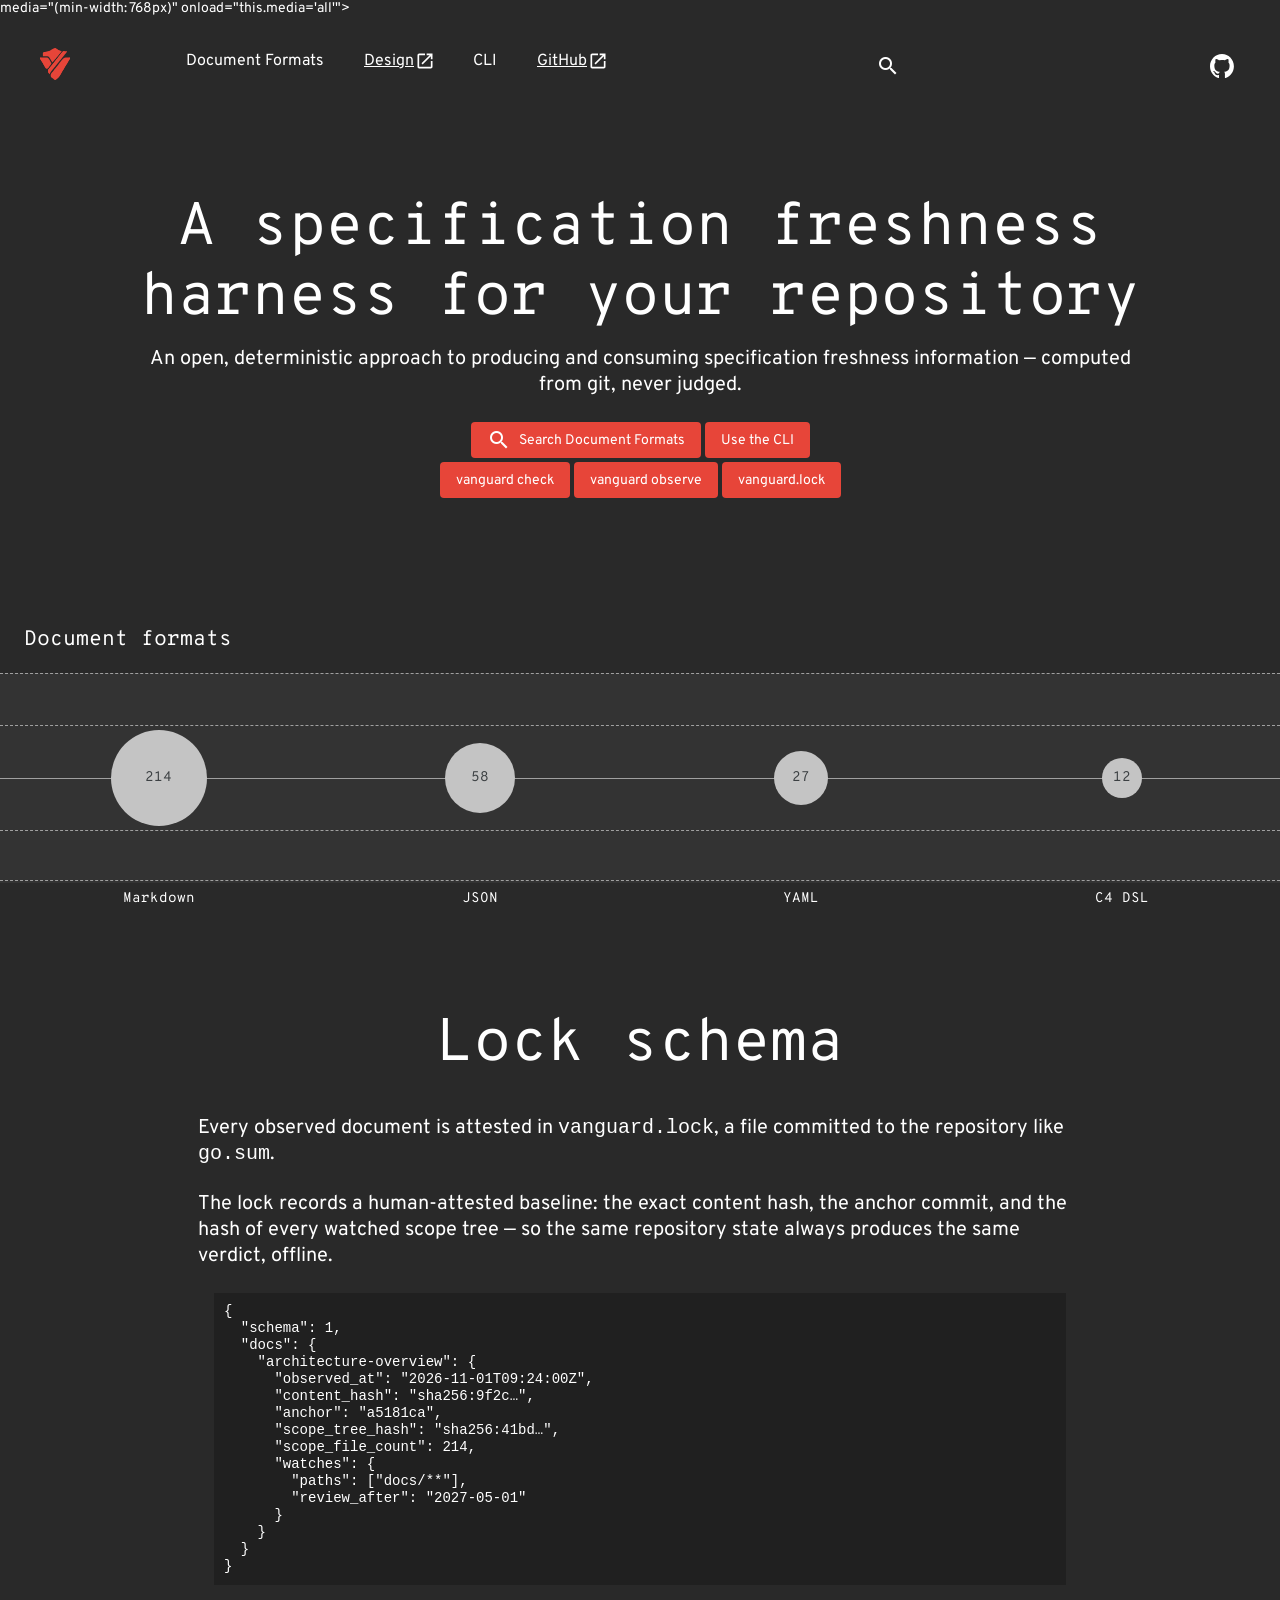
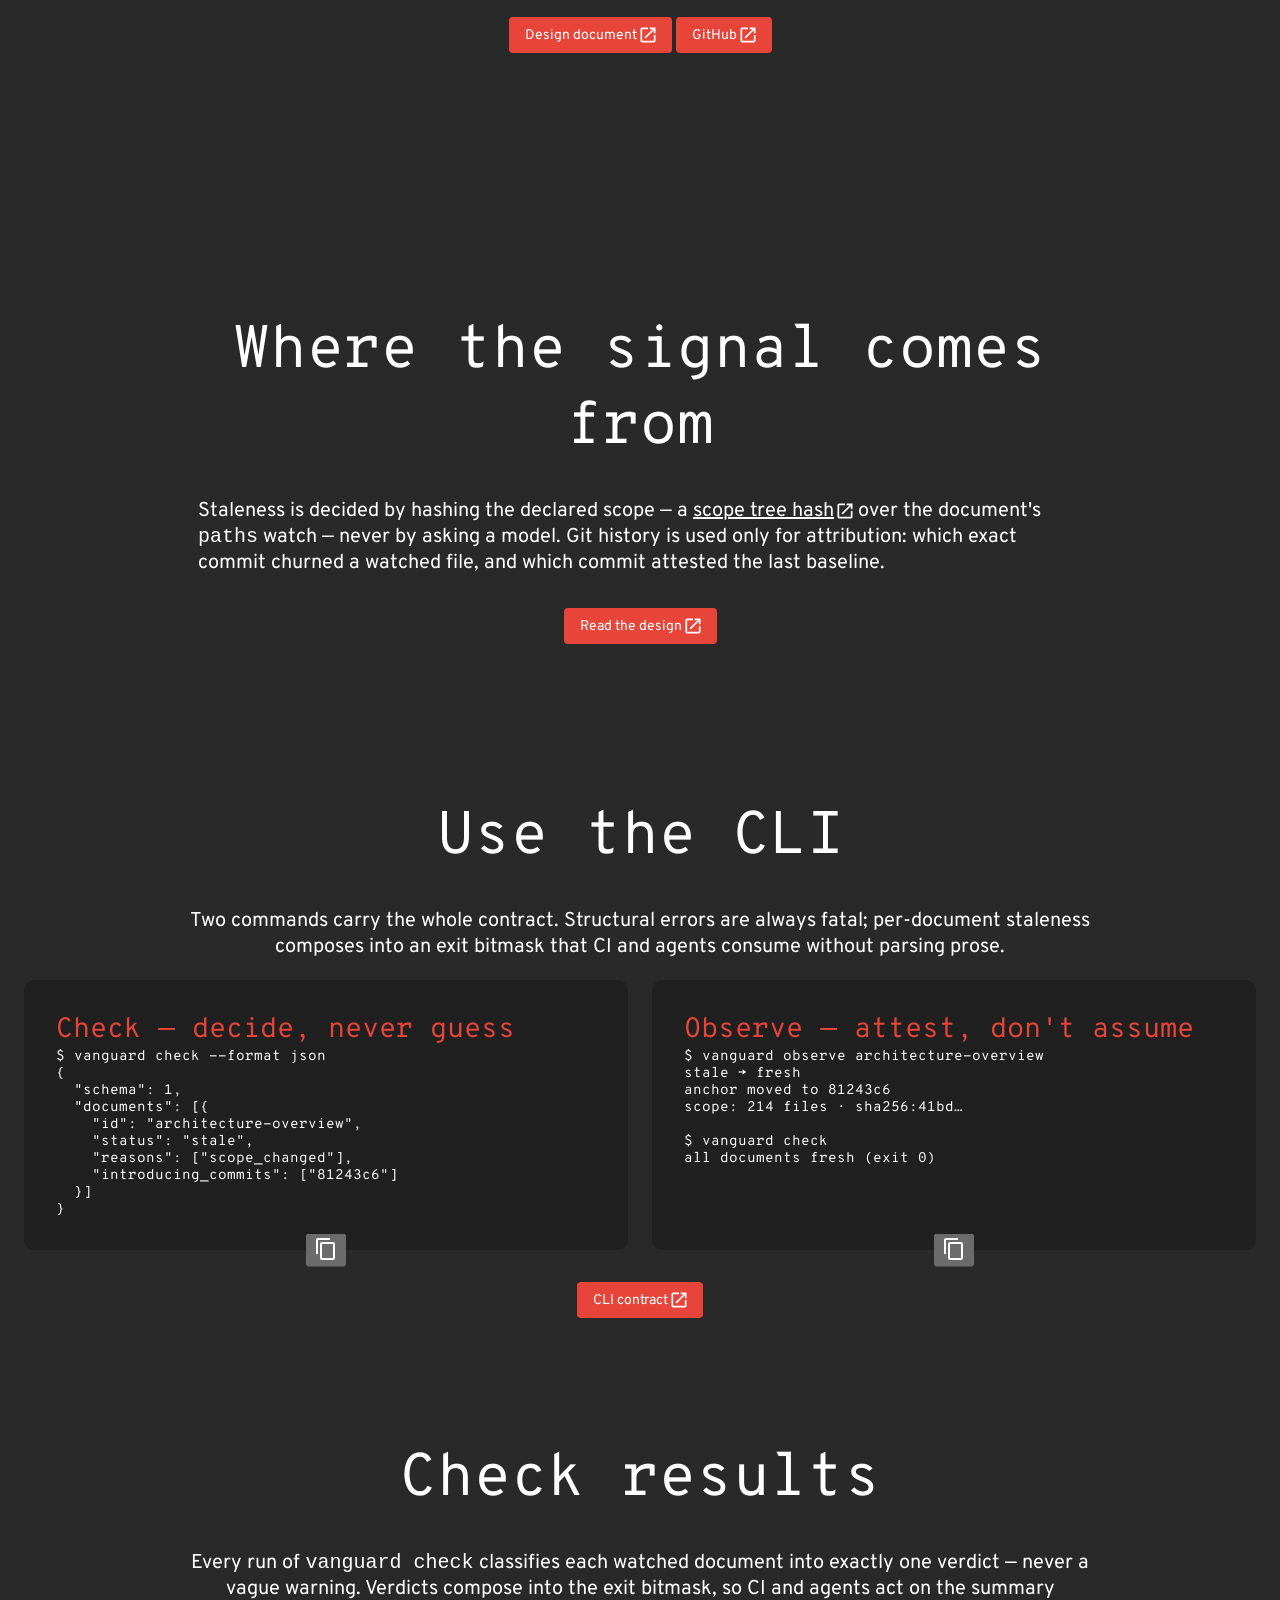
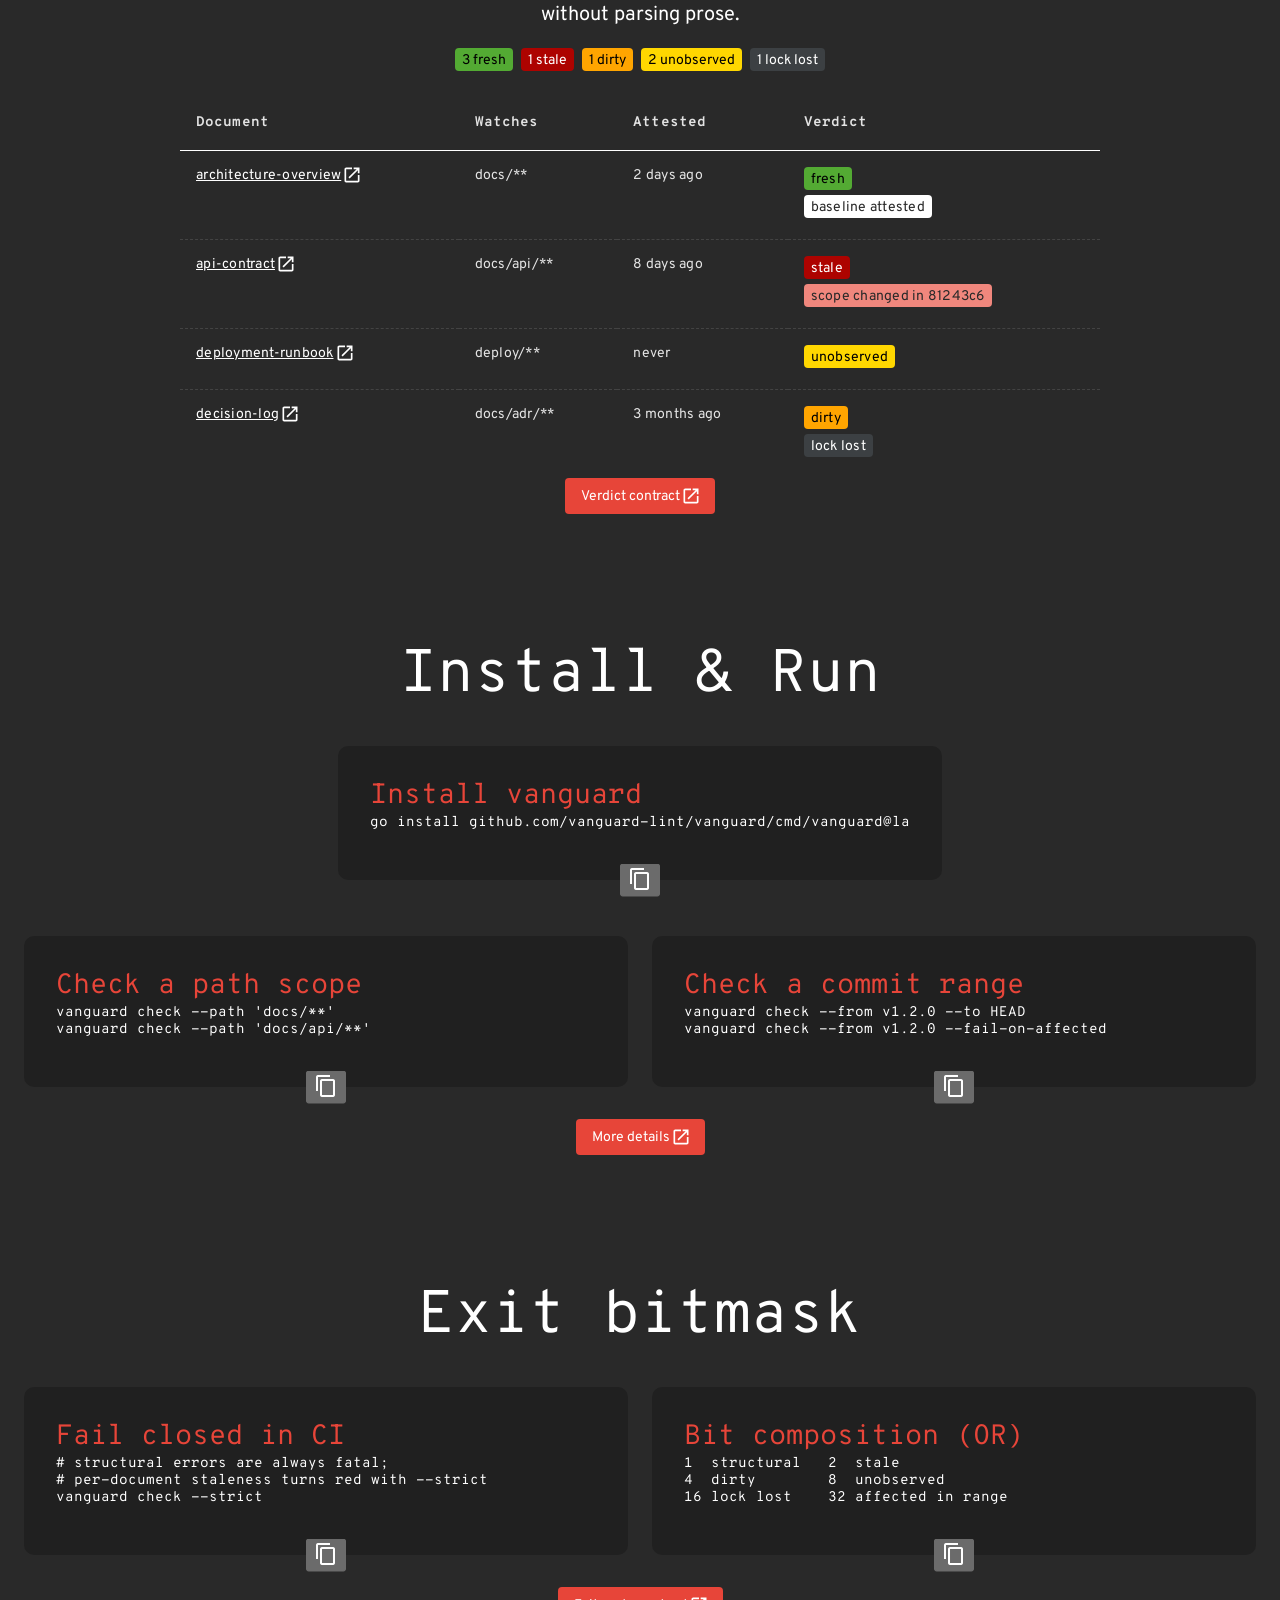
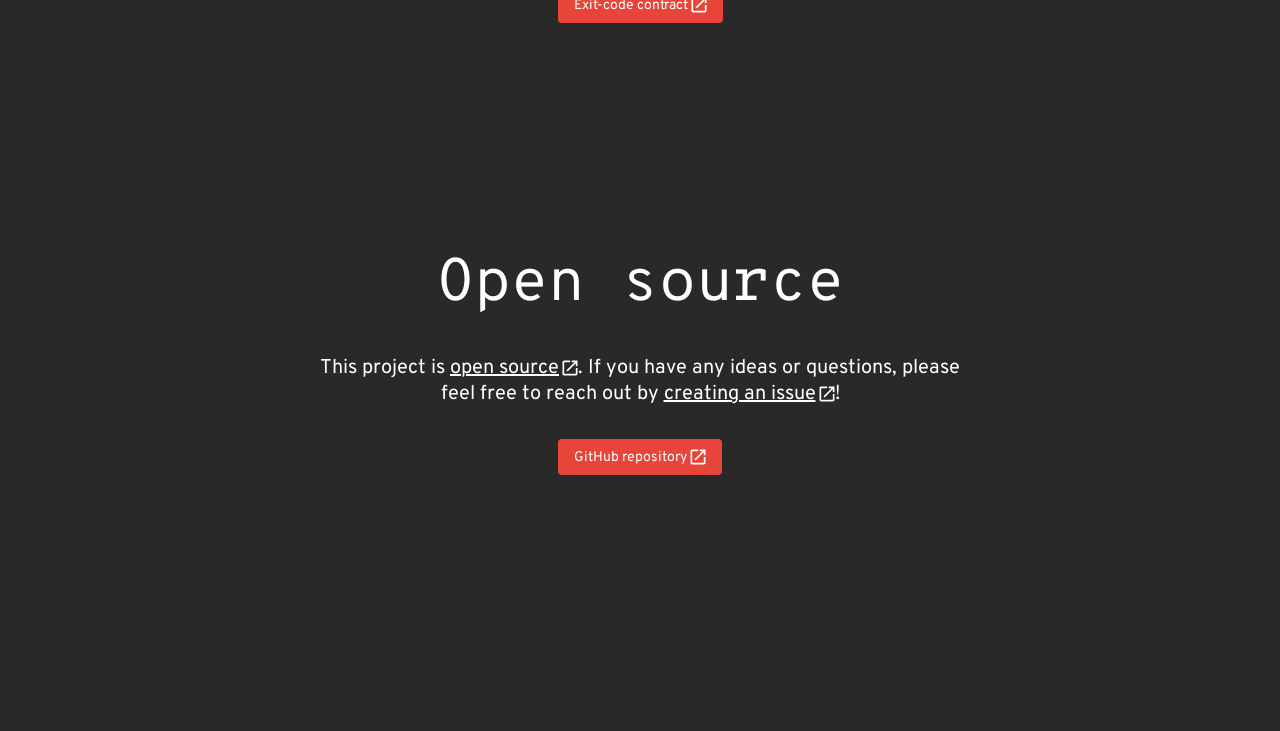
==== commit 47eafa60: "fix(website): drop the wireframe decorations - Remove the data-sources background-2 and footer-decor" ====
--- a/website/index.html
+++ b/website/index.html
@@ -8,9 +8,7 @@
 <html lang="en"><head><meta name="description" content="A deterministic specification freshness harness. vanguard keeps spec documents honest — which documents have gone stale, and what exactly made them stale."><meta name="viewport" content="width=device-width,initial-scale=1"><script>
     const theme = localStorage.getItem('theme') || 'dark';
     document.documentElement.setAttribute('data-theme', theme);</script><link rel="icon" type="image/svg+xml" href="static/img/logo-vanguard.svg"><link rel="preconnect" href="https://fonts.googleapis.com"><link rel="preconnect" href="https://fonts.gstatic.com" crossorigin><link rel="stylesheet" href="https://fonts.googleapis.com/css?family=Material+Icons&display=block"><link rel="stylesheet" href="https://fonts.googleapis.com/css2?family=Overpass+Mono:wght@400;700&family=Overpass:ital,wght@0,400;0,700;1,400&display=swap"><meta charset="utf-8"><title id="title">vanguard-spec — lock down architectural invariants before line one</title>
-<link rel="preload" fetchpriority="high" as="image" href="static/img/background-2.webp" type="image/webp">
 <link rel="preload" fetchpriority="high" as="image" href="static/img/external-link.svg" type="image/webp">
-<link rel="preload" fetchpriority="high" as="image" href="static/img/footer-decoration.webp" type="image/webp"
       media="(min-width: 768px)" onload="this.media='all'">
 <script defer="defer" src="site.js"></script><link href="static/main.css" rel="stylesheet"></head><body><div class="wrapper decorated"><header class="top-bar"><div class="logo"><a href="/" aria-label="Home page"><img alt="vanguard-spec logo" class="logo-img-light" src="static/img/logo-vanguard.svg" width="30" height="32"> <img alt="vanguard-spec logo" class="logo-img-dark" src="static/img/logo-vanguard.svg" width="30" height="32"></a></div><input type="checkbox" id="hamburger-checkbox" aria-label="Hamburger Menu"> <label class="hamburger" for="hamburger-checkbox"><span></span> <span></span> <span></span></label><ul class="tabs"><li class=" page-link"><a href="#formats">Document Formats</a></li><li class=" page-link external-link"><a href="https://github.com/vanguard-lint/vanguard-spec/blob/main/docs/designs/vanguard.md" target="_blank">Design</a></li><li class=" page-link"><a href="#use-the-cli">CLI</a></li><li class=" page-link external-link"><a href="https://github.com/vanguard-lint/vanguard-spec" target="_blank">GitHub</a></li><ul class="push social-icons"><li class="search-container-nav"><div class="search-toggle-container"><form class="search-form search-suggestions-container" action="#formats"><input name="q" class="search-input" placeholder="Search documents..." maxlength="300" autocomplete="off"> <button type="submit" class="search-submit" aria-label="Search"><span class="material-icons">arrow_forward</span></button></form><button class="search-toggle" aria-label="Toggle search" aria-expanded="false"><span class="material-icons">search</span></button></div></li><li class="theme-toggle-container"><button id="theme-toggle" class="theme-toggle-btn" aria-label="Toggle theme"><span class="material-icons icon-light-mode">light_mode</span> <span class="material-icons icon-dark-mode">dark_mode</span></button></li><li class="github-container"><a class="logo-img" href="https://github.com/vanguard-lint/vanguard-spec" target="_blank" aria-label="Go to our github page"><img class="logo-link" src="static/img/github-mark-white.svg" alt="Github Logo" width="24" height="24"></a></li></ul></ul></header>
 <div class="mdc-layout-grid home-page">
--- a/website/static/main.css
+++ b/website/static/main.css
@@ -1,6 +1,9 @@
-﻿:root{--mdc-layout-grid-margin-desktop: 24px;--mdc-layout-grid-gutter-desktop: 24px;--mdc-layout-grid-column-width-desktop: 72px;--mdc-layout-grid-margin-tablet: 16px;--mdc-layout-grid-gutter-tablet: 16px;--mdc-layout-grid-column-width-tablet: 72px;--mdc-layout-grid-margin-phone: 16px;--mdc-layout-grid-gutter-phone: 16px;--mdc-layout-grid-column-width-phone: 72px}@media(min-width: 840px){.mdc-layout-grid{box-sizing:border-box;margin:0 auto;padding:24px;padding:var(--mdc-layout-grid-margin-desktop, 24px)}}@media(min-width: 600px)and (max-width: 839px){.mdc-layout-grid{box-sizing:border-box;margin:0 auto;padding:16px;padding:var(--mdc-layout-grid-margin-tablet, 16px)}}@media(max-width: 599px){.mdc-layout-grid{box-sizing:border-box;margin:0 auto;padding:16px;padding:var(--mdc-layout-grid-margin-phone, 16px)}}@media(min-width: 840px){.mdc-layout-grid__inner{display:flex;flex-flow:row wrap;align-items:stretch;margin:-12px;margin:calc(var(--mdc-layout-grid-gutter-desktop, 24px)/2*-1)}@supports(display: grid){.mdc-layout-grid__inner{display:grid;margin:0;grid-gap:24px;grid-gap:var(--mdc-layout-grid-gutter-desktop, 24px);grid-template-columns:repeat(12, minmax(0, 1fr))}}}@media(min-width: 600px)and (max-width: 839px){.mdc-layout-grid__inner{display:flex;flex-flow:row wrap;align-items:stretch;margin:-8px;margin:calc(var(--mdc-layout-grid-gutter-tablet, 16px)/2*-1)}@supports(display: grid){.mdc-layout-grid__inner{display:grid;margin:0;grid-gap:16px;grid-gap:var(--mdc-layout-grid-gutter-tablet, 16px);grid-template-columns:repeat(8, minmax(0, 1fr))}}}@media(max-width: 599px){.mdc-layout-grid__inner{display:flex;flex-flow:row wrap;align-items:stretch;margin:-8px;margin:calc(var(--mdc-layout-grid-gutter-phone, 16px)/2*-1)}@supports(display: grid){.mdc-layout-grid__inner{display:grid;margin:0;grid-gap:16px;grid-gap:var(--mdc-layout-grid-gutter-phone, 16px);grid-template-columns:repeat(4, minmax(0, 1fr))}}}@media(min-width: 840px){.mdc-layout-grid__cell{width:calc(33.3333333333% - 24px);width:calc(33.3333333333% - var(--mdc-layout-grid-gutter-desktop, 24px))}@supports(display: grid){.mdc-layout-grid__cell{width:auto;grid-column-end:span 4}}.mdc-layout-grid__cell{box-sizing:border-box;margin:12px;margin:calc(var(--mdc-layout-grid-gutter-desktop, 24px)/2)}@supports(display: grid){.mdc-layout-grid__cell{margin:0}}.mdc-layout-grid__cell--span-1,.mdc-layout-grid__cell--span-1-desktop{width:calc(8.3333333333% - 24px);width:calc(8.3333333333% - var(--mdc-layout-grid-gutter-desktop, 24px))}@supports(display: grid){.mdc-layout-grid__cell--span-1,.mdc-layout-grid__cell--span-1-desktop{width:auto;grid-column-end:span 1}}.mdc-layout-grid__cell--span-2,.mdc-layout-grid__cell--span-2-desktop{width:calc(16.6666666667% - 24px);width:calc(16.6666666667% - var(--mdc-layout-grid-gutter-desktop, 24px))}@supports(display: grid){.mdc-layout-grid__cell--span-2,.mdc-layout-grid__cell--span-2-desktop{width:auto;grid-column-end:span 2}}.mdc-layout-grid__cell--span-3,.mdc-layout-grid__cell--span-3-desktop{width:calc(25% - 24px);width:calc(25% - var(--mdc-layout-grid-gutter-desktop, 24px))}@supports(display: grid){.mdc-layout-grid__cell--span-3,.mdc-layout-grid__cell--span-3-desktop{width:auto;grid-column-end:span 3}}.mdc-layout-grid__cell--span-4,.mdc-layout-grid__cell--span-4-desktop{width:calc(33.3333333333% - 24px);width:calc(33.3333333333% - var(--mdc-layout-grid-gutter-desktop, 24px))}@supports(display: grid){.mdc-layout-grid__cell--span-4,.mdc-layout-grid__cell--span-4-desktop{width:auto;grid-column-end:span 4}}.mdc-layout-grid__cell--span-5,.mdc-layout-grid__cell--span-5-desktop{width:calc(41.6666666667% - 24px);width:calc(41.6666666667% - var(--mdc-layout-grid-gutter-desktop, 24px))}@supports(display: grid){.mdc-layout-grid__cell--span-5,.mdc-layout-grid__cell--span-5-desktop{width:auto;grid-column-end:span 5}}.mdc-layout-grid__cell--span-6,.mdc-layout-grid__cell--span-6-desktop{width:calc(50% - 24px);width:calc(50% - var(--mdc-layout-grid-gutter-desktop, 24px))}@supports(display: grid){.mdc-layout-grid__cell--span-6,.mdc-layout-grid__cell--span-6-desktop{width:auto;grid-column-end:span 6}}.mdc-layout-grid__cell--span-7,.mdc-layout-grid__cell--span-7-desktop{width:calc(58.3333333333% - 24px);width:calc(58.3333333333% - var(--mdc-layout-grid-gutter-desktop, 24px))}@supports(display: grid){.mdc-layout-grid__cell--span-7,.mdc-layout-grid__cell--span-7-desktop{width:auto;grid-column-end:span 7}}.mdc-layout-grid__cell--span-8,.mdc-layout-grid__cell--span-8-desktop{width:calc(66.6666666667% - 24px);width:calc(66.6666666667% - var(--mdc-layout-grid-gutter-desktop, 24px))}@supports(display: grid){.mdc-layout-grid__cell--span-8,.mdc-layout-grid__cell--span-8-desktop{width:auto;grid-column-end:span 8}}.mdc-layout-grid__cell--span-9,.mdc-layout-grid__cell--span-9-desktop{width:calc(75% - 24px);width:calc(75% - var(--mdc-layout-grid-gutter-desktop, 24px))}@supports(display: grid){.mdc-layout-grid__cell--span-9,.mdc-layout-grid__cell--span-9-desktop{width:auto;grid-column-end:span 9}}.mdc-layout-grid__cell--span-10,.mdc-layout-grid__cell--span-10-desktop{width:calc(83.3333333333% - 24px);width:calc(83.3333333333% - var(--mdc-layout-grid-gutter-desktop, 24px))}@supports(display: grid){.mdc-layout-grid__cell--span-10,.mdc-layout-grid__cell--span-10-desktop{width:auto;grid-column-end:span 10}}.mdc-layout-grid__cell--span-11,.mdc-layout-grid__cell--span-11-desktop{width:calc(91.6666666667% - 24px);width:calc(91.6666666667% - var(--mdc-layout-grid-gutter-desktop, 24px))}@supports(display: grid){.mdc-layout-grid__cell--span-11,.mdc-layout-grid__cell--span-11-desktop{width:auto;grid-column-end:span 11}}.mdc-layout-grid__cell--span-12,.mdc-layout-grid__cell--span-12-desktop{width:calc(100% - 24px);width:calc(100% - var(--mdc-layout-grid-gutter-desktop, 24px))}@supports(display: grid){.mdc-layout-grid__cell--span-12,.mdc-layout-grid__cell--span-12-desktop{width:auto;grid-column-end:span 12}}}@media(min-width: 600px)and (max-width: 839px){.mdc-layout-grid__cell{width:calc(50% - 16px);width:calc(50% - var(--mdc-layout-grid-gutter-tablet, 16px))}@supports(display: grid){.mdc-layout-grid__cell{width:auto;grid-column-end:span 4}}.mdc-layout-grid__cell{box-sizing:border-box;margin:8px;margin:calc(var(--mdc-layout-grid-gutter-tablet, 16px)/2)}@supports(display: grid){.mdc-layout-grid__cell{margin:0}}.mdc-layout-grid__cell--span-1,.mdc-layout-grid__cell--span-1-tablet{width:calc(12.5% - 16px);width:calc(12.5% - var(--mdc-layout-grid-gutter-tablet, 16px))}@supports(display: grid){.mdc-layout-grid__cell--span-1,.mdc-layout-grid__cell--span-1-tablet{width:auto;grid-column-end:span 1}}.mdc-layout-grid__cell--span-2,.mdc-layout-grid__cell--span-2-tablet{width:calc(25% - 16px);width:calc(25% - var(--mdc-layout-grid-gutter-tablet, 16px))}@supports(display: grid){.mdc-layout-grid__cell--span-2,.mdc-layout-grid__cell--span-2-tablet{width:auto;grid-column-end:span 2}}.mdc-layout-grid__cell--span-3,.mdc-layout-grid__cell--span-3-tablet{width:calc(37.5% - 16px);width:calc(37.5% - var(--mdc-layout-grid-gutter-tablet, 16px))}@supports(display: grid){.mdc-layout-grid__cell--span-3,.mdc-layout-grid__cell--span-3-tablet{width:auto;grid-column-end:span 3}}.mdc-layout-grid__cell--span-4,.mdc-layout-grid__cell--span-4-tablet{width:calc(50% - 16px);width:calc(50% - var(--mdc-layout-grid-gutter-tablet, 16px))}@supports(display: grid){.mdc-layout-grid__cell--span-4,.mdc-layout-grid__cell--span-4-tablet{width:auto;grid-column-end:span 4}}.mdc-layout-grid__cell--span-5,.mdc-layout-grid__cell--span-5-tablet{width:calc(62.5% - 16px);width:calc(62.5% - var(--mdc-layout-grid-gutter-tablet, 16px))}@supports(display: grid){.mdc-layout-grid__cell--span-5,.mdc-layout-grid__cell--span-5-tablet{width:auto;grid-column-end:span 5}}.mdc-layout-grid__cell--span-6,.mdc-layout-grid__cell--span-6-tablet{width:calc(75% - 16px);width:calc(75% - var(--mdc-layout-grid-gutter-tablet, 16px))}@supports(display: grid){.mdc-layout-grid__cell--span-6,.mdc-layout-grid__cell--span-6-tablet{width:auto;grid-column-end:span 6}}.mdc-layout-grid__cell--span-7,.mdc-layout-grid__cell--span-7-tablet{width:calc(87.5% - 16px);width:calc(87.5% - var(--mdc-layout-grid-gutter-tablet, 16px))}@supports(display: grid){.mdc-layout-grid__cell--span-7,.mdc-layout-grid__cell--span-7-tablet{width:auto;grid-column-end:span 7}}.mdc-layout-grid__cell--span-8,.mdc-layout-grid__cell--span-8-tablet{width:calc(100% - 16px);width:calc(100% - var(--mdc-layout-grid-gutter-tablet, 16px))}@supports(display: grid){.mdc-layout-grid__cell--span-8,.mdc-layout-grid__cell--span-8-tablet{width:auto;grid-column-end:span 8}}.mdc-layout-grid__cell--span-9,.mdc-layout-grid__cell--span-9-tablet{width:calc(100% - 16px);width:calc(100% - var(--mdc-layout-grid-gutter-tablet, 16px))}@supports(display: grid){.mdc-layout-grid__cell--span-9,.mdc-layout-grid__cell--span-9-tablet{width:auto;grid-column-end:span 8}}.mdc-layout-grid__cell--span-10,.mdc-layout-grid__cell--span-10-tablet{width:calc(100% - 16px);width:calc(100% - var(--mdc-layout-grid-gutter-tablet, 16px))}@supports(display: grid){.mdc-layout-grid__cell--span-10,.mdc-layout-grid__cell--span-10-tablet{width:auto;grid-column-end:span 8}}.mdc-layout-grid__cell--span-11,.mdc-layout-grid__cell--span-11-tablet{width:calc(100% - 16px);width:calc(100% - var(--mdc-layout-grid-gutter-tablet, 16px))}@supports(display: grid){.mdc-layout-grid__cell--span-11,.mdc-layout-grid__cell--span-11-tablet{width:auto;grid-column-end:span 8}}.mdc-layout-grid__cell--span-12,.mdc-layout-grid__cell--span-12-tablet{width:calc(100% - 16px);width:calc(100% - var(--mdc-layout-grid-gutter-tablet, 16px))}@supports(display: grid){.mdc-layout-grid__cell--span-12,.mdc-layout-grid__cell--span-12-tablet{width:auto;grid-column-end:span 8}}}@media(max-width: 599px){.mdc-layout-grid__cell{width:calc(100% - 16px);width:calc(100% - var(--mdc-layout-grid-gutter-phone, 16px))}@supports(display: grid){.mdc-layout-grid__cell{width:auto;grid-column-end:span 4}}.mdc-layout-grid__cell{box-sizing:border-box;margin:8px;margin:calc(var(--mdc-layout-grid-gutter-phone, 16px)/2)}@supports(display: grid){.mdc-layout-grid__cell{margin:0}}.mdc-layout-grid__cell--span-1,.mdc-layout-grid__cell--span-1-phone{width:calc(25% - 16px);width:calc(25% - var(--mdc-layout-grid-gutter-phone, 16px))}@supports(display: grid){.mdc-layout-grid__cell--span-1,.mdc-layout-grid__cell--span-1-phone{width:auto;grid-column-end:span 1}}.mdc-layout-grid__cell--span-2,.mdc-layout-grid__cell--span-2-phone{width:calc(50% - 16px);width:calc(50% - var(--mdc-layout-grid-gutter-phone, 16px))}@supports(display: grid){.mdc-layout-grid__cell--span-2,.mdc-layout-grid__cell--span-2-phone{width:auto;grid-column-end:span 2}}.mdc-layout-grid__cell--span-3,.mdc-layout-grid__cell--span-3-phone{width:calc(75% - 16px);width:calc(75% - var(--mdc-layout-grid-gutter-phone, 16px))}@supports(display: grid){.mdc-layout-grid__cell--span-3,.mdc-layout-grid__cell--span-3-phone{width:auto;grid-column-end:span 3}}.mdc-layout-grid__cell--span-4,.mdc-layout-grid__cell--span-4-phone{width:calc(100% - 16px);width:calc(100% - var(--mdc-layout-grid-gutter-phone, 16px))}@supports(display: grid){.mdc-layout-grid__cell--span-4,.mdc-layout-grid__cell--span-4-phone{width:auto;grid-column-end:span 4}}.mdc-layout-grid__cell--span-5,.mdc-layout-grid__cell--span-5-phone{width:calc(100% - 16px);width:calc(100% - var(--mdc-layout-grid-gutter-phone, 16px))}@supports(display: grid){.mdc-layout-grid__cell--span-5,.mdc-layout-grid__cell--span-5-phone{width:auto;grid-column-end:span 4}}.mdc-layout-grid__cell--span-6,.mdc-layout-grid__cell--span-6-phone{width:calc(100% - 16px);width:calc(100% - var(--mdc-layout-grid-gutter-phone, 16px))}@supports(display: grid){.mdc-layout-grid__cell--span-6,.mdc-layout-grid__cell--span-6-phone{width:auto;grid-column-end:span 4}}.mdc-layout-grid__cell--span-7,.mdc-layout-grid__cell--span-7-phone{width:calc(100% - 16px);width:calc(100% - var(--mdc-layout-grid-gutter-phone, 16px))}@supports(display: grid){.mdc-layout-grid__cell--span-7,.mdc-layout-grid__cell--span-7-phone{width:auto;grid-column-end:span 4}}.mdc-layout-grid__cell--span-8,.mdc-layout-grid__cell--span-8-phone{width:calc(100% - 16px);width:calc(100% - var(--mdc-layout-grid-gutter-phone, 16px))}@supports(display: grid){.mdc-layout-grid__cell--span-8,.mdc-layout-grid__cell--span-8-phone{width:auto;grid-column-end:span 4}}.mdc-layout-grid__cell--span-9,.mdc-layout-grid__cell--span-9-phone{width:calc(100% - 16px);width:calc(100% - var(--mdc-layout-grid-gutter-phone, 16px))}@supports(display: grid){.mdc-layout-grid__cell--span-9,.mdc-layout-grid__cell--span-9-phone{width:auto;grid-column-end:span 4}}.mdc-layout-grid__cell--span-10,.mdc-layout-grid__cell--span-10-phone{width:calc(100% - 16px);width:calc(100% - var(--mdc-layout-grid-gutter-phone, 16px))}@supports(display: grid){.mdc-layout-grid__cell--span-10,.mdc-layout-grid__cell--span-10-phone{width:auto;grid-column-end:span 4}}.mdc-layout-grid__cell--span-11,.mdc-layout-grid__cell--span-11-phone{width:calc(100% - 16px);width:calc(100% - var(--mdc-layout-grid-gutter-phone, 16px))}@supports(display: grid){.mdc-layout-grid__cell--span-11,.mdc-layout-grid__cell--span-11-phone{width:auto;grid-column-end:span 4}}.mdc-layout-grid__cell--span-12,.mdc-layout-grid__cell--span-12-phone{width:calc(100% - 16px);width:calc(100% - var(--mdc-layout-grid-gutter-phone, 16px))}@supports(display: grid){.mdc-layout-grid__cell--span-12,.mdc-layout-grid__cell--span-12-phone{width:auto;grid-column-end:span 4}}}.mdc-layout-grid__cell--order-1{order:1}.mdc-layout-grid__cell--order-2{order:2}.mdc-layout-grid__cell--order-3{order:3}.mdc-layout-grid__cell--order-4{order:4}.mdc-layout-grid__cell--order-5{order:5}.mdc-layout-grid__cell--order-6{order:6}.mdc-layout-grid__cell--order-7{order:7}.mdc-layout-grid__cell--order-8{order:8}.mdc-layout-grid__cell--order-9{order:9}.mdc-layout-grid__cell--order-10{order:10}.mdc-layout-grid__cell--order-11{order:11}.mdc-layout-grid__cell--order-12{order:12}.mdc-layout-grid__cell--align-top{align-self:flex-start}@supports(display: grid){.mdc-layout-grid__cell--align-top{align-self:start}}.mdc-layout-grid__cell--align-middle{align-self:center}.mdc-layout-grid__cell--align-bottom{align-self:flex-end}@supports(display: grid){.mdc-layout-grid__cell--align-bottom{align-self:end}}@media(min-width: 840px){.mdc-layout-grid--fixed-column-width{width:1176px;width:calc(var(--mdc-layout-grid-column-width-desktop, 72px)*12 + var(--mdc-layout-grid-gutter-desktop, 24px)*11 + var(--mdc-layout-grid-margin-desktop, 24px)*2)}}@media(min-width: 600px)and (max-width: 839px){.mdc-layout-grid--fixed-column-width{width:720px;width:calc(var(--mdc-layout-grid-column-width-tablet, 72px)*8 + var(--mdc-layout-grid-gutter-tablet, 16px)*7 + var(--mdc-layout-grid-margin-tablet, 16px)*2)}}@media(max-width: 599px){.mdc-layout-grid--fixed-column-width{width:368px;width:calc(var(--mdc-layout-grid-column-width-phone, 72px)*4 + var(--mdc-layout-grid-gutter-phone, 16px)*3 + var(--mdc-layout-grid-margin-phone, 16px)*2)}}.mdc-layout-grid--align-left{margin-right:auto;margin-left:0}.mdc-layout-grid--align-right{margin-right:0;margin-left:auto}:root{color-scheme:dark;--osv-bg: #292929;--osv-text: #fff;--osv-grey-100: #f8f9fa;--osv-grey-200: #e8eaed;--osv-grey-300: #e2e2e2;--osv-grey-400: #bdc1c6;--osv-grey-500: #9aa0a6;--osv-grey-600: #80868b;--osv-grey-700: #5f6368;--osv-grey-800: #3C4043;--osv-grey-900: #202124;--osv-border: #555;--osv-red-300: #f0877d;--osv-cyan-300: #C9F5F7;--osv-code-bg: #202020;--osv-hover-bg: rgba(255, 255, 255, 0.1);--osv-search-bg: #696969;--osv-search-border: rgba(255, 255, 255, 0.3);--osv-ecosystems-bg: #333333;--osv-tooltip-bg: #11111199;--osv-tab-inactive: #aaaaaa;--osv-tab-active: #ffffff}:root[data-theme=light]{color-scheme:light;--osv-bg: #f5f3f4;--osv-text: #161A1D;--osv-grey-100: #202124;--osv-grey-200: #3c4043;--osv-grey-300: #5f6368;--osv-grey-400: #80868b;--osv-grey-500: #9aa0a6;--osv-grey-600: #b3b3b3;--osv-grey-700: #dadce0;--osv-grey-800: #f1f3f4;--osv-grey-900: #f8f9fa;--osv-border: #dadce0;--osv-red-300: #e74539;--osv-cyan-300: #007b83;--osv-code-bg: #dddddd;--osv-hover-bg: rgba(0, 0, 0, 0.05);--osv-search-bg: rgba(255, 255, 255, 0.95);--osv-search-border: rgba(0, 0, 0, 0.2);--osv-ecosystems-bg: #e8e8e8;--osv-tooltip-bg: #4f4f4fc8;--osv-tab-inactive: #cccccc;--osv-tab-active: #ffffff}@font-face{font-family:"backtick-override";src:local("Arial");unicode-range:U+0060}.mdc-data-table__content{-moz-osx-font-smoothing:grayscale;-webkit-font-smoothing:antialiased;font-family:Roboto, sans-serif;font-family:var(--mdc-typography-body2-font-family, var(--mdc-typography-font-family, Roboto, sans-serif));font-size:0.875rem;font-size:var(--mdc-typography-body2-font-size, 0.875rem);line-height:1.25rem;line-height:var(--mdc-typography-body2-line-height, 1.25rem);font-weight:400;font-weight:var(--mdc-typography-body2-font-weight, 400);letter-spacing:0.0178571429em;letter-spacing:var(--mdc-typography-body2-letter-spacing, 0.0178571429em);text-decoration:inherit;text-decoration:var(--mdc-typography-body2-text-decoration, inherit);text-transform:inherit;text-transform:var(--mdc-typography-body2-text-transform, inherit)}.mdc-data-table{background-color:#fff;background-color:var(--mdc-theme-surface, #fff);border-radius:4px;border-radius:var(--mdc-shape-medium, 4px)}.mdc-data-table .mdc-data-table__header-cell:first-child{border-top-left-radius:4px;border-top-left-radius:var(--mdc-shape-medium, 4px)}[dir=rtl] .mdc-data-table .mdc-data-table__header-cell:first-child,.mdc-data-table .mdc-data-table__header-cell:first-child[dir=rtl]{border-top-right-radius:4px;border-top-right-radius:var(--mdc-shape-medium, 4px);border-top-left-radius:0}.mdc-data-table .mdc-data-table__header-cell:last-child{border-top-right-radius:4px;border-top-right-radius:var(--mdc-shape-medium, 4px)}[dir=rtl] .mdc-data-table .mdc-data-table__header-cell:last-child,.mdc-data-table .mdc-data-table__header-cell:last-child[dir=rtl]{border-top-left-radius:4px;border-top-left-radius:var(--mdc-shape-medium, 4px);border-top-right-radius:0}.mdc-data-table.mdc-data-table--without-footer .mdc-data-table__row:last-child .mdc-data-table__cell:first-child{border-bottom-left-radius:4px;border-bottom-left-radius:var(--mdc-shape-medium, 4px)}[dir=rtl] .mdc-data-table.mdc-data-table--without-footer .mdc-data-table__row:last-child .mdc-data-table__cell:first-child,.mdc-data-table.mdc-data-table--without-footer .mdc-data-table__row:last-child .mdc-data-table__cell:first-child[dir=rtl]{border-bottom-right-radius:4px;border-bottom-right-radius:var(--mdc-shape-medium, 4px);border-bottom-left-radius:0}.mdc-data-table.mdc-data-table--without-footer .mdc-data-table__row:last-child .mdc-data-table__cell:last-child{border-bottom-right-radius:4px;border-bottom-right-radius:var(--mdc-shape-medium, 4px)}[dir=rtl] .mdc-data-table.mdc-data-table--without-footer .mdc-data-table__row:last-child .mdc-data-table__cell:last-child,.mdc-data-table.mdc-data-table--without-footer .mdc-data-table__row:last-child .mdc-data-table__cell:last-child[dir=rtl]{border-bottom-left-radius:4px;border-bottom-left-radius:var(--mdc-shape-medium, 4px);border-bottom-right-radius:0}.mdc-data-table{border-width:1px;border-style:solid;border-color:rgba(0,0,0,.12);-webkit-overflow-scrolling:touch;display:inline-flex;flex-direction:column;box-sizing:border-box;position:relative}.mdc-data-table__row{background-color:inherit}.mdc-data-table__header-cell{background-color:#fff;background-color:var(--mdc-theme-surface, #fff)}.mdc-data-table__row--selected{background-color:rgba(98, 0, 238, 0.04)}.mdc-data-table__pagination-rows-per-page-select:not(.mdc-select--disabled) .mdc-notched-outline__leading,.mdc-data-table__pagination-rows-per-page-select:not(.mdc-select--disabled) .mdc-notched-outline__notch,.mdc-data-table__pagination-rows-per-page-select:not(.mdc-select--disabled) .mdc-notched-outline__trailing{border-color:rgba(0, 0, 0, 0.12)}.mdc-data-table__cell,.mdc-data-table__header-cell{border-bottom-color:rgba(0,0,0,.12)}.mdc-data-table__pagination{border-top-color:rgba(0,0,0,.12)}.mdc-data-table__cell,.mdc-data-table__header-cell{border-bottom-width:1px;border-bottom-style:solid}.mdc-data-table__pagination{border-top-width:1px;border-top-style:solid}.mdc-data-table__row:last-child .mdc-data-table__cell{border-bottom:none}.mdc-data-table__row:not(.mdc-data-table__row--selected):hover{background-color:rgba(0, 0, 0, 0.04)}.mdc-data-table__header-cell{color:rgba(0, 0, 0, 0.87)}.mdc-data-table__pagination-total,.mdc-data-table__pagination-rows-per-page-label,.mdc-data-table__cell{color:rgba(0, 0, 0, 0.87)}.mdc-data-table__row{height:52px}.mdc-data-table__pagination{min-height:52px}.mdc-data-table__header-row{height:56px}.mdc-data-table__cell,.mdc-data-table__header-cell{padding:0 16px 0 16px}.mdc-data-table__header-cell--checkbox,.mdc-data-table__cell--checkbox{padding-left:4px;padding-right:0}[dir=rtl] .mdc-data-table__header-cell--checkbox,[dir=rtl] .mdc-data-table__cell--checkbox,.mdc-data-table__header-cell--checkbox[dir=rtl],.mdc-data-table__cell--checkbox[dir=rtl]{padding-left:0;padding-right:4px}.mdc-data-table__table-container{-webkit-overflow-scrolling:touch;overflow-x:auto;width:100%}.mdc-data-table__table{min-width:100%;border:0;white-space:nowrap;border-spacing:0;table-layout:fixed}.mdc-data-table__cell{-moz-osx-font-smoothing:grayscale;-webkit-font-smoothing:antialiased;font-family:Roboto, sans-serif;font-family:var(--mdc-typography-body2-font-family, var(--mdc-typography-font-family, Roboto, sans-serif));font-size:0.875rem;font-size:var(--mdc-typography-body2-font-size, 0.875rem);line-height:1.25rem;line-height:var(--mdc-typography-body2-line-height, 1.25rem);font-weight:400;font-weight:var(--mdc-typography-body2-font-weight, 400);letter-spacing:0.0178571429em;letter-spacing:var(--mdc-typography-body2-letter-spacing, 0.0178571429em);text-decoration:inherit;text-decoration:var(--mdc-typography-body2-text-decoration, inherit);text-transform:inherit;text-transform:var(--mdc-typography-body2-text-transform, inherit);box-sizing:border-box;overflow:hidden;text-align:left;text-overflow:ellipsis}[dir=rtl] .mdc-data-table__cell,.mdc-data-table__cell[dir=rtl]{text-align:right}.mdc-data-table__cell--numeric{text-align:right}[dir=rtl] .mdc-data-table__cell--numeric,.mdc-data-table__cell--numeric[dir=rtl]{text-align:left}.mdc-data-table__cell--checkbox{width:1px}.mdc-data-table__header-cell{-moz-osx-font-smoothing:grayscale;-webkit-font-smoothing:antialiased;font-family:Roboto, sans-serif;font-family:var(--mdc-typography-subtitle2-font-family, var(--mdc-typography-font-family, Roboto, sans-serif));font-size:0.875rem;font-size:var(--mdc-typography-subtitle2-font-size, 0.875rem);line-height:1.375rem;line-height:var(--mdc-typography-subtitle2-line-height, 1.375rem);font-weight:500;font-weight:var(--mdc-typography-subtitle2-font-weight, 500);letter-spacing:0.0071428571em;letter-spacing:var(--mdc-typography-subtitle2-letter-spacing, 0.0071428571em);text-decoration:inherit;text-decoration:var(--mdc-typography-subtitle2-text-decoration, inherit);text-transform:inherit;text-transform:var(--mdc-typography-subtitle2-text-transform, inherit);box-sizing:border-box;text-overflow:ellipsis;overflow:hidden;outline:none;text-align:left}[dir=rtl] .mdc-data-table__header-cell,.mdc-data-table__header-cell[dir=rtl]{text-align:right}.mdc-data-table__header-cell--checkbox{width:1px}.mdc-data-table__header-cell--numeric{text-align:right}[dir=rtl] .mdc-data-table__header-cell--numeric,.mdc-data-table__header-cell--numeric[dir=rtl]{text-align:left}.mdc-data-table__sort-icon-button{width:28px;height:28px;padding:2px}.mdc-data-table__sort-icon-button .mdc-icon-button__focus-ring{display:none}@media screen and (forced-colors: active){.mdc-data-table__sort-icon-button.mdc-ripple-upgraded--background-focused .mdc-icon-button__focus-ring,.mdc-data-table__sort-icon-button:not(.mdc-ripple-upgraded):focus .mdc-icon-button__focus-ring{pointer-events:none;border:2px solid rgba(0,0,0,0);border-radius:6px;box-sizing:content-box;position:absolute;top:50%;left:50%;transform:translate(-50%, -50%);height:100%;width:100%}}@media screen and (forced-colors: active)and (forced-colors: active){.mdc-data-table__sort-icon-button.mdc-ripple-upgraded--background-focused .mdc-icon-button__focus-ring,.mdc-data-table__sort-icon-button:not(.mdc-ripple-upgraded):focus .mdc-icon-button__focus-ring{border-color:CanvasText}}@media screen and (forced-colors: active){.mdc-data-table__sort-icon-button.mdc-ripple-upgraded--background-focused .mdc-icon-button__focus-ring::after,.mdc-data-table__sort-icon-button:not(.mdc-ripple-upgraded):focus .mdc-icon-button__focus-ring::after{content:"";border:2px solid rgba(0,0,0,0);border-radius:8px;display:block;position:absolute;top:50%;left:50%;transform:translate(-50%, -50%);height:calc(100% + 4px);width:calc(100% + 4px)}}@media screen and (forced-colors: active)and (forced-colors: active){.mdc-data-table__sort-icon-button.mdc-ripple-upgraded--background-focused .mdc-icon-button__focus-ring::after,.mdc-data-table__sort-icon-button:not(.mdc-ripple-upgraded):focus .mdc-icon-button__focus-ring::after{border-color:CanvasText}}.mdc-data-table__sort-icon-button.mdc-ripple-upgraded--background-focused .mdc-icon-button__focus-ring,.mdc-data-table__sort-icon-button:not(.mdc-ripple-upgraded):focus .mdc-icon-button__focus-ring{display:block;max-height:28px;max-width:28px}.mdc-data-table__sort-icon-button.mdc-icon-button--reduced-size .mdc-icon-button__ripple{width:28px;height:28px;margin-top:0px;margin-bottom:0px;margin-right:0px;margin-left:0px}.mdc-data-table__sort-icon-button.mdc-icon-button--reduced-size.mdc-ripple-upgraded--background-focused .mdc-icon-button__focus-ring,.mdc-data-table__sort-icon-button.mdc-icon-button--reduced-size:not(.mdc-ripple-upgraded):focus .mdc-icon-button__focus-ring{max-height:28px;max-width:28px}.mdc-data-table__sort-icon-button .mdc-icon-button__touch{position:absolute;top:50%;height:28px;left:50%;width:28px;transform:translate(-50%, -50%)}.mdc-data-table__sort-icon-button{transform:rotate(0.0001deg);margin-left:4px;margin-right:0}[dir=rtl] .mdc-data-table__sort-icon-button,.mdc-data-table__sort-icon-button[dir=rtl]{margin-left:0;margin-right:4px}.mdc-data-table__header-cell--numeric .mdc-data-table__sort-icon-button{margin-left:0;margin-right:4px}[dir=rtl] .mdc-data-table__header-cell--numeric .mdc-data-table__sort-icon-button,.mdc-data-table__header-cell--numeric .mdc-data-table__sort-icon-button[dir=rtl]{margin-left:4px;margin-right:0}.mdc-data-table__sort-icon-button{transition:transform 150ms 0ms cubic-bezier(0.4, 0, 0.2, 1)}.mdc-data-table__header-cell--sorted-descending .mdc-data-table__sort-icon-button{transform:rotate(-180deg)}.mdc-data-table__sort-icon-button{opacity:0}.mdc-data-table__sort-icon-button:focus,.mdc-data-table__header-cell:hover .mdc-data-table__sort-icon-button,.mdc-data-table__header-cell--sorted .mdc-data-table__sort-icon-button{opacity:1}.mdc-data-table__header-cell-wrapper{align-items:center;display:inline-flex;vertical-align:middle}.mdc-data-table__header-cell--with-sort{cursor:pointer}.mdc-data-table__sort-status-label{clip:rect(1px, 1px, 1px, 1px);height:1px;overflow:hidden;position:absolute;white-space:nowrap;width:1px}.mdc-data-table--sticky-header .mdc-data-table__header-cell{position:sticky;top:0;z-index:1}.mdc-data-table__sort-icon-button{color:rgba(0, 0, 0, 0.6)}.mdc-data-table__sort-icon-button .mdc-icon-button__ripple::before,.mdc-data-table__sort-icon-button .mdc-icon-button__ripple::after{background-color:rgba(0, 0, 0, 0.6);background-color:var(--mdc-ripple-color, rgba(0, 0, 0, 0.6))}.mdc-data-table__sort-icon-button:hover .mdc-icon-button__ripple::before,.mdc-data-table__sort-icon-button.mdc-ripple-surface--hover .mdc-icon-button__ripple::before{opacity:0.04;opacity:var(--mdc-ripple-hover-opacity, 0.04)}.mdc-data-table__sort-icon-button.mdc-ripple-upgraded--background-focused .mdc-icon-button__ripple::before,.mdc-data-table__sort-icon-button:not(.mdc-ripple-upgraded):focus .mdc-icon-button__ripple::before{transition-duration:75ms;opacity:0.12;opacity:var(--mdc-ripple-focus-opacity, 0.12)}.mdc-data-table__sort-icon-button:not(.mdc-ripple-upgraded) .mdc-icon-button__ripple::after{transition:opacity 150ms linear}.mdc-data-table__sort-icon-button:not(.mdc-ripple-upgraded):active .mdc-icon-button__ripple::after{transition-duration:75ms;opacity:0.12;opacity:var(--mdc-ripple-press-opacity, 0.12)}.mdc-data-table__sort-icon-button.mdc-ripple-upgraded{--mdc-ripple-fg-opacity:var(--mdc-ripple-press-opacity, 0.12)}.mdc-data-table__header-cell--sorted .mdc-data-table__sort-icon-button{color:rgba(0, 0, 0, 0.87)}.mdc-data-table__header-cell--sorted .mdc-data-table__sort-icon-button .mdc-icon-button__ripple::before,.mdc-data-table__header-cell--sorted .mdc-data-table__sort-icon-button .mdc-icon-button__ripple::after{background-color:rgba(0, 0, 0, 0.87);background-color:var(--mdc-ripple-color, rgba(0, 0, 0, 0.87))}.mdc-data-table__header-cell--sorted .mdc-data-table__sort-icon-button:hover .mdc-icon-button__ripple::before,.mdc-data-table__header-cell--sorted .mdc-data-table__sort-icon-button.mdc-ripple-surface--hover .mdc-icon-button__ripple::before{opacity:0.04;opacity:var(--mdc-ripple-hover-opacity, 0.04)}.mdc-data-table__header-cell--sorted .mdc-data-table__sort-icon-button.mdc-ripple-upgraded--background-focused .mdc-icon-button__ripple::before,.mdc-data-table__header-cell--sorted .mdc-data-table__sort-icon-button:not(.mdc-ripple-upgraded):focus .mdc-icon-button__ripple::before{transition-duration:75ms;opacity:0.12;opacity:var(--mdc-ripple-focus-opacity, 0.12)}.mdc-data-table__header-cell--sorted .mdc-data-table__sort-icon-button:not(.mdc-ripple-upgraded) .mdc-icon-button__ripple::after{transition:opacity 150ms linear}.mdc-data-table__header-cell--sorted .mdc-data-table__sort-icon-button:not(.mdc-ripple-upgraded):active .mdc-icon-button__ripple::after{transition-duration:75ms;opacity:0.12;opacity:var(--mdc-ripple-press-opacity, 0.12)}.mdc-data-table__header-cell--sorted .mdc-data-table__sort-icon-button.mdc-ripple-upgraded{--mdc-ripple-fg-opacity:var(--mdc-ripple-press-opacity, 0.12)}.mdc-data-table__progress-indicator{display:none;position:absolute;width:100%}.mdc-data-table--in-progress .mdc-data-table__progress-indicator{display:block}.mdc-data-table__scrim{background-color:#fff;background-color:var(--mdc-theme-surface, #fff);height:100%;opacity:.32;position:absolute;top:0;width:100%}.mdc-data-table__pagination{-moz-osx-font-smoothing:grayscale;-webkit-font-smoothing:antialiased;font-family:Roboto, sans-serif;font-family:var(--mdc-typography-body2-font-family, var(--mdc-typography-font-family, Roboto, sans-serif));font-size:0.875rem;font-size:var(--mdc-typography-body2-font-size, 0.875rem);line-height:1.25rem;line-height:var(--mdc-typography-body2-line-height, 1.25rem);font-weight:400;font-weight:var(--mdc-typography-body2-font-weight, 400);letter-spacing:0.0178571429em;letter-spacing:var(--mdc-typography-body2-letter-spacing, 0.0178571429em);text-decoration:inherit;text-decoration:var(--mdc-typography-body2-text-decoration, inherit);text-transform:inherit;text-transform:var(--mdc-typography-body2-text-transform, inherit);box-sizing:border-box;display:flex;justify-content:flex-end}.mdc-data-table__pagination-trailing{margin-left:4px;margin-right:0}[dir=rtl] .mdc-data-table__pagination-trailing,.mdc-data-table__pagination-trailing[dir=rtl]{margin-left:0;margin-right:4px}.mdc-data-table__pagination-trailing{align-items:center;display:flex;flex-wrap:wrap;justify-content:flex-end}.mdc-data-table__pagination-navigation{align-items:center;display:flex}[dir=rtl] .mdc-data-table__pagination-button .mdc-button__icon,.mdc-data-table__pagination-button .mdc-button__icon[dir=rtl]{transform:rotate(180deg)}.mdc-data-table__pagination-button{margin-left:0;margin-right:4px}[dir=rtl] .mdc-data-table__pagination-button,.mdc-data-table__pagination-button[dir=rtl]{margin-left:4px;margin-right:0}.mdc-data-table__pagination-total{margin-left:14px;margin-right:36px}[dir=rtl] .mdc-data-table__pagination-total,.mdc-data-table__pagination-total[dir=rtl]{margin-left:36px;margin-right:14px}.mdc-data-table__pagination-total{white-space:nowrap}.mdc-data-table__pagination-rows-per-page{margin-left:0;margin-right:22px}[dir=rtl] .mdc-data-table__pagination-rows-per-page,.mdc-data-table__pagination-rows-per-page[dir=rtl]{margin-left:22px;margin-right:0}.mdc-data-table__pagination-rows-per-page{align-items:center;display:inline-flex}.mdc-data-table__pagination-rows-per-page-label{margin-left:0;margin-right:12px}[dir=rtl] .mdc-data-table__pagination-rows-per-page-label,.mdc-data-table__pagination-rows-per-page-label[dir=rtl]{margin-left:12px;margin-right:0}.mdc-data-table__pagination-rows-per-page-label{white-space:nowrap}.mdc-data-table__pagination-rows-per-page-select .mdc-select__anchor{width:100%;min-width:80px}.mdc-data-table__pagination-rows-per-page-select{min-width:80px;min-width:var(--mdc-menu-min-width, 80px);margin:8px 0}.mdc-data-table__pagination-rows-per-page-select .mdc-select__anchor .mdc-floating-label--float-above{transform:translateY(-27.25px) scale(1)}.mdc-data-table__pagination-rows-per-page-select .mdc-select__anchor .mdc-floating-label--float-above{font-size:.75rem}.mdc-data-table__pagination-rows-per-page-select .mdc-select__anchor.mdc-notched-outline--upgraded .mdc-floating-label--float-above,.mdc-data-table__pagination-rows-per-page-select .mdc-select__anchor .mdc-notched-outline--upgraded .mdc-floating-label--float-above{transform:translateY(-24.75px) scale(0.75)}.mdc-data-table__pagination-rows-per-page-select .mdc-select__anchor.mdc-notched-outline--upgraded .mdc-floating-label--float-above,.mdc-data-table__pagination-rows-per-page-select .mdc-select__anchor .mdc-notched-outline--upgraded .mdc-floating-label--float-above{font-size:1rem}.mdc-data-table__pagination-rows-per-page-select .mdc-select__anchor .mdc-floating-label--shake{animation:mdc-floating-label-shake-float-above-select-outlined-36px 250ms 1}@keyframes mdc-floating-label-shake-float-above-select-outlined-36px{0%{transform:translateX(calc(0 - 0%)) translateY(-24.75px) scale(0.75)}33%{animation-timing-function:cubic-bezier(0.5, 0, 0.701732, 0.495819);transform:translateX(calc(4% - 0%)) translateY(-24.75px) scale(0.75)}66%{animation-timing-function:cubic-bezier(0.302435, 0.381352, 0.55, 0.956352);transform:translateX(calc(-4% - 0%)) translateY(-24.75px) scale(0.75)}100%{transform:translateX(calc(0 - 0%)) translateY(-24.75px) scale(0.75)}}.mdc-data-table__pagination-rows-per-page-select .mdc-select__anchor{height:36px}.mdc-data-table__pagination-rows-per-page-select .mdc-select__dropdown-icon{width:20px;height:20px}.mdc-data-table__pagination-rows-per-page-select.mdc-select--outlined .mdc-select__anchor :not(.mdc-notched-outline--notched) .mdc-notched-outline__notch{max-width:calc(100% - 56px)}.mdc-data-table__pagination-rows-per-page-select .mdc-list-item.mdc-list-item--with-one-line{height:36px}.mdc-data-table__header-row-checkbox.mdc-checkbox--selected .mdc-checkbox__ripple::before,.mdc-data-table__header-row-checkbox.mdc-checkbox--selected .mdc-checkbox__ripple::after,.mdc-data-table__row-checkbox.mdc-checkbox--selected .mdc-checkbox__ripple::before,.mdc-data-table__row-checkbox.mdc-checkbox--selected .mdc-checkbox__ripple::after{background-color:#6200ee;background-color:var(--mdc-ripple-color, var(--mdc-theme-primary, #6200ee))}.mdc-data-table__header-row-checkbox.mdc-checkbox--selected:hover .mdc-checkbox__ripple::before,.mdc-data-table__header-row-checkbox.mdc-checkbox--selected.mdc-ripple-surface--hover .mdc-checkbox__ripple::before,.mdc-data-table__row-checkbox.mdc-checkbox--selected:hover .mdc-checkbox__ripple::before,.mdc-data-table__row-checkbox.mdc-checkbox--selected.mdc-ripple-surface--hover .mdc-checkbox__ripple::before{opacity:0.04;opacity:var(--mdc-ripple-hover-opacity, 0.04)}.mdc-data-table__header-row-checkbox.mdc-checkbox--selected.mdc-ripple-upgraded--background-focused .mdc-checkbox__ripple::before,.mdc-data-table__header-row-checkbox.mdc-checkbox--selected:not(.mdc-ripple-upgraded):focus .mdc-checkbox__ripple::before,.mdc-data-table__row-checkbox.mdc-checkbox--selected.mdc-ripple-upgraded--background-focused .mdc-checkbox__ripple::before,.mdc-data-table__row-checkbox.mdc-checkbox--selected:not(.mdc-ripple-upgraded):focus .mdc-checkbox__ripple::before{transition-duration:75ms;opacity:0.12;opacity:var(--mdc-ripple-focus-opacity, 0.12)}.mdc-data-table__header-row-checkbox.mdc-checkbox--selected:not(.mdc-ripple-upgraded) .mdc-checkbox__ripple::after,.mdc-data-table__row-checkbox.mdc-checkbox--selected:not(.mdc-ripple-upgraded) .mdc-checkbox__ripple::after{transition:opacity 150ms linear}.mdc-data-table__header-row-checkbox.mdc-checkbox--selected:not(.mdc-ripple-upgraded):active .mdc-checkbox__ripple::after,.mdc-data-table__row-checkbox.mdc-checkbox--selected:not(.mdc-ripple-upgraded):active .mdc-checkbox__ripple::after{transition-duration:75ms;opacity:0.12;opacity:var(--mdc-ripple-press-opacity, 0.12)}.mdc-data-table__header-row-checkbox.mdc-checkbox--selected.mdc-ripple-upgraded,.mdc-data-table__row-checkbox.mdc-checkbox--selected.mdc-ripple-upgraded{--mdc-ripple-fg-opacity:var(--mdc-ripple-press-opacity, 0.12)}.mdc-data-table__header-row-checkbox.mdc-ripple-upgraded--background-focused.mdc-checkbox--selected .mdc-checkbox__ripple::before,.mdc-data-table__header-row-checkbox.mdc-ripple-upgraded--background-focused.mdc-checkbox--selected .mdc-checkbox__ripple::after,.mdc-data-table__row-checkbox.mdc-ripple-upgraded--background-focused.mdc-checkbox--selected .mdc-checkbox__ripple::before,.mdc-data-table__row-checkbox.mdc-ripple-upgraded--background-focused.mdc-checkbox--selected .mdc-checkbox__ripple::after{background-color:#6200ee;background-color:var(--mdc-ripple-color, var(--mdc-theme-primary, #6200ee))}.mdc-data-table__header-row-checkbox .mdc-checkbox__native-control:enabled:not(:checked):not(:indeterminate):not([data-indeterminate=true])~.mdc-checkbox__background,.mdc-data-table__row-checkbox .mdc-checkbox__native-control:enabled:not(:checked):not(:indeterminate):not([data-indeterminate=true])~.mdc-checkbox__background{border-color:rgba(0, 0, 0, 0.54);border-color:var(--mdc-checkbox-unchecked-color, rgba(0, 0, 0, 0.54));background-color:transparent}.mdc-data-table__header-row-checkbox .mdc-checkbox__native-control:enabled:checked~.mdc-checkbox__background,.mdc-data-table__header-row-checkbox .mdc-checkbox__native-control:enabled:indeterminate~.mdc-checkbox__background,.mdc-data-table__header-row-checkbox .mdc-checkbox__native-control[data-indeterminate=true]:enabled~.mdc-checkbox__background,.mdc-data-table__row-checkbox .mdc-checkbox__native-control:enabled:checked~.mdc-checkbox__background,.mdc-data-table__row-checkbox .mdc-checkbox__native-control:enabled:indeterminate~.mdc-checkbox__background,.mdc-data-table__row-checkbox .mdc-checkbox__native-control[data-indeterminate=true]:enabled~.mdc-checkbox__background{border-color:#6200ee;border-color:var(--mdc-checkbox-checked-color, var(--mdc-theme-secondary, #6200ee));background-color:#6200ee;background-color:var(--mdc-checkbox-checked-color, var(--mdc-theme-secondary, #6200ee))}@keyframes mdc-checkbox-fade-in-background-8A000000FF6200EE00000000FF6200EE{0%{border-color:rgba(0, 0, 0, 0.54);border-color:var(--mdc-checkbox-unchecked-color, rgba(0, 0, 0, 0.54));background-color:transparent}50%{border-color:#6200ee;border-color:var(--mdc-checkbox-checked-color, var(--mdc-theme-secondary, #6200ee));background-color:#6200ee;background-color:var(--mdc-checkbox-checked-color, var(--mdc-theme-secondary, #6200ee))}}@keyframes mdc-checkbox-fade-out-background-8A000000FF6200EE00000000FF6200EE{0%,80%{border-color:#6200ee;border-color:var(--mdc-checkbox-checked-color, var(--mdc-theme-secondary, #6200ee));background-color:#6200ee;background-color:var(--mdc-checkbox-checked-color, var(--mdc-theme-secondary, #6200ee))}100%{border-color:rgba(0, 0, 0, 0.54);border-color:var(--mdc-checkbox-unchecked-color, rgba(0, 0, 0, 0.54));background-color:transparent}}.mdc-data-table__header-row-checkbox.mdc-checkbox--anim-unchecked-checked .mdc-checkbox__native-control:enabled~.mdc-checkbox__background,.mdc-data-table__header-row-checkbox.mdc-checkbox--anim-unchecked-indeterminate .mdc-checkbox__native-control:enabled~.mdc-checkbox__background,.mdc-data-table__row-checkbox.mdc-checkbox--anim-unchecked-checked .mdc-checkbox__native-control:enabled~.mdc-checkbox__background,.mdc-data-table__row-checkbox.mdc-checkbox--anim-unchecked-indeterminate .mdc-checkbox__native-control:enabled~.mdc-checkbox__background{animation-name:mdc-checkbox-fade-in-background-8A000000FF6200EE00000000FF6200EE}.mdc-data-table__header-row-checkbox.mdc-checkbox--anim-checked-unchecked .mdc-checkbox__native-control:enabled~.mdc-checkbox__background,.mdc-data-table__header-row-checkbox.mdc-checkbox--anim-indeterminate-unchecked .mdc-checkbox__native-control:enabled~.mdc-checkbox__background,.mdc-data-table__row-checkbox.mdc-checkbox--anim-checked-unchecked .mdc-checkbox__native-control:enabled~.mdc-checkbox__background,.mdc-data-table__row-checkbox.mdc-checkbox--anim-indeterminate-unchecked .mdc-checkbox__native-control:enabled~.mdc-checkbox__background{animation-name:mdc-checkbox-fade-out-background-8A000000FF6200EE00000000FF6200EE}*,*::before,*::after{box-sizing:border-box;transition:background-color .3s ease,color .3s ease,filter .3s ease}*{margin:0;font-variant-ligatures:none}html,body{height:100%;scroll-behavior:smooth;font-size:14px;background:var(--osv-bg)}ol,ul,menu{list-style:none}img,picture,video,canvas,svg{max-width:100%}table{border-collapse:collapse}body{color:var(--osv-text);font-family:backtick-override, Overpass, sans-serif;--mdc-theme-primary: var(--osv-text);--mdc-theme-surface: $osv-background;--mdc-theme-background: $osv-background;--mdc-typography-font-family: $osv-body-font-family;--md-icon-font: "Material Icons" }a{color:var(--osv-text);cursor:pointer;text-decoration:underline}.home-page a:not([href^="https://osv.dev"]):not([href^="/"]):not([href^="#"]):not([href^="https://google.github.io/osv.dev"]):not([href^="https://github.com/google/osv.dev"])::after,.vulnerability-page a:not([href^="https://osv.dev"]):not([href^="/"]):not([href^="#"]):not([href^="https://google.github.io/osv.dev"]):not([href^="https://github.com/google/osv.dev"])::after{display:inline-block;content:" ";background-image:url("img/external-link.svg");width:16px;height:16px;margin-left:3px;vertical-align:middle}html[data-theme=light] .home-page a:not([href^="https://osv.dev"]):not([href^="/"]):not([href^="#"]):not([href^="https://google.github.io/osv.dev"]):not([href^="https://github.com/google/osv.dev"]):not(.link-button)::after,html[data-theme=light] .vulnerability-page a:not([href^="https://osv.dev"]):not([href^="/"]):not([href^="#"]):not([href^="https://google.github.io/osv.dev"]):not([href^="https://github.com/google/osv.dev"]):not(.link-button)::after{filter:invert(1)}h1,h2,h3,pre{font-family:"Overpass Mono", monospace;font-weight:normal}.link-button{display:inline-flex;padding:0 16px;height:36px;background:#e74539;color:#fff;border-radius:4px;align-items:center;text-decoration:none}.link-button:hover{background:rgba(231,69,57,.6980392157)}.tooltip{position:relative;display:inline-block;width:650px}.tooltip .tooltiptext{color:#fff;background:var(--osv-tooltip-bg);visibility:hidden;width:120px;text-align:center;padding:5px;border-radius:4px;max-width:700px;line-height:16px;top:-5px;left:105%;z-index:1;opacity:0;transition:opacity 1s}.tooltip:hover .tooltiptext{visibility:visible;opacity:1}.tag,.vuln-table-container .tag,.vuln-table-container .severity-level,.severity-level{display:inline-block;background:var(--osv-text);color:var(--osv-bg);padding-top:4px;padding-bottom:2px;padding-left:7px;padding-right:7px;border-radius:4px;line-height:normal}.tag.severity-low,.severity-low.severity-level{background:#53aa33;color:#000}.tag.severity-medium,.severity-medium.severity-level{background:gold;color:#000}.tag.severity-high,.severity-high.severity-level{background:orange;color:#000}.tag.severity-critical,.severity-critical.severity-level{background:#ad0300;color:#fff}.tag.severity-invalid,.severity-invalid.severity-level{background:var(--osv-grey-800);color:var(--osv-text)}.severity-level{padding:2px 7px;margin-bottom:4px}.top-bar{display:flex;padding:34px 40px;height:98px}.top-bar .logo{flex:1 0 93px;max-width:165px;z-index:3}.top-bar .logo .logo-img-dark{display:none}html[data-theme=light] .top-bar .logo .logo-img-light{display:none}html[data-theme=light] .top-bar .logo .logo-img-dark{display:block}.top-bar #hamburger-checkbox{opacity:0}.top-bar .logo-link{width:24px;height:24px}html[data-theme=light] .top-bar .logo-link{filter:invert(1)}.top-bar .tabs li.external-link a::after{display:inline-block;content:" ";background-image:url("img/external-link.svg");width:16px;height:16px;margin-left:3px;vertical-align:middle}html[data-theme=light] .top-bar .tabs li.external-link a::after{filter:invert(1)}.top-bar .tabs a.logo-img{display:flex;align-items:center}.top-bar .tabs a.logo-img::after{display:none;background-image:none;content:""}.top-bar .tabs .social-icons{padding:0;display:flex;align-items:center;gap:20px}@media(min-width: 501px){.top-bar .tabs{width:100%;display:flex;list-style:none;margin:0;gap:40px;font-size:16px}.top-bar .tabs .push{margin-left:auto}.top-bar .tabs li.page-link{margin:-6px 0;padding:6px 0;border-bottom:8px solid rgba(255,255,255,0)}.top-bar .tabs li.page-link:not(.external-link) a{text-decoration:none}.top-bar .tabs li.page-link.active{border-bottom:8px solid var(--osv-text)}.top-bar .tabs li.page-link:hover{border-bottom:8px solid var(--osv-text);opacity:70%}.top-bar .hamburger{display:none}}@media(max-width: 500px){.top-bar .hamburger{display:block;position:absolute;right:30px;z-index:3}.top-bar .hamburger span{display:block;background:var(--osv-text);width:16px;height:3px;margin-bottom:2px;transition:all .5s ease}.top-bar .tabs a{text-decoration:none}.top-bar .tabs li{padding:6px 0}.top-bar .tabs{z-index:2;background:var(--osv-grey-800);opacity:95%;position:fixed;top:0;left:0;padding-top:70px;padding-left:40px;padding-right:40px;font-size:20px;width:100%;height:100%;transform:translateY(-100%);transition:transform .5s ease}.top-bar #hamburger-checkbox:checked~.tabs{transform:translateY(0%);transition:transform .5s ease}.top-bar #hamburger-checkbox:checked~.hamburger span:nth-child(1){transform:translateY(4px) rotate(45deg)}.top-bar #hamburger-checkbox:checked~.hamburger span:nth-child(2){opacity:0}.top-bar #hamburger-checkbox:checked~.hamburger span:nth-child(3){transform:translateY(-6px) rotate(-45deg)}}.list-page .title{font-size:42px;margin-top:24px;margin-bottom:26px}.list-page .ecosystem-buttons{margin-top:20px;display:flex;flex-wrap:wrap;gap:10px;align-items:center}.list-page .ecosystem-buttons .ecosystem-label-all{position:relative;margin-right:20px}.list-page .ecosystem-buttons .ecosystem-label-all::after{content:"";position:absolute;right:-16px;top:50%;transform:translateY(-50%);width:1px;height:30px;background-color:var(--osv-grey-600)}@media(max-width: 500px){.list-page .ecosystem-buttons{gap:8px}.list-page .ecosystem-buttons .ecosystem-label{padding:8px 14px;height:32px;gap:12px;font-size:14px}.list-page .ecosystem-buttons .ecosystem-label-all{margin-right:14px}.list-page .ecosystem-buttons .ecosystem-label-all::after{height:20px;right:-12px}}.list-page .ecosystem-buttons .ecosystem-label{display:inline-flex;gap:16px;font-family:"Overpass Mono", monospace;padding:10px 20px;background:var(--osv-search-bg);border-radius:999px;height:38px;cursor:pointer;align-items:center}.list-page .ecosystem-buttons .ecosystem-label .ecosystem-count{font-weight:bold}.list-page .ecosystem-buttons input[type=radio]:checked+.ecosystem-label{background:var(--osv-grey-300);color:#e74539}html[data-theme=light] .list-page .ecosystem-buttons input[type=radio]:checked+.ecosystem-label{background:var(--osv-grey-700)}.list-page .ecosystem-buttons input[type=radio]{display:none}.list-page .search input[type=submit]{display:none}.query-container{margin-top:22px;border:2px solid var(--osv-text);border-radius:8px;--md-filled-text-field-container-color: var(--osv-search-bg);--md-filled-text-field-label-text-font: $osv-body-font-family;--md-filled-text-field-input-text-font: $osv-body-font-family;--md-filled-text-field-input-text-weight: 100;--md-sys-color-primary: $osv-text-color;--md-sys-color-on-surface: $osv-text-color;--md-sys-color-on-surface-variant: $osv-text-color;height:56px}.query-container .query-field{width:100%}.query-container{position:relative;overflow:hidden}.query-container::after{margin-bottom:-4px;background:var(--osv-text);height:2px;position:relative;top:-2px;content:"";display:block}md-icon-button.mdc-data-table__sort-icon-button{width:18px;height:18px;--md-icon-button-icon-size: 18px;--md-icon-button-icon-color: $osv-text-color;--md-icon-button-disabled-icon-color: $osv-grey-600;--md-icon-button-disabled-icon-opacity: 1}md-icon-button.mdc-data-table__sort-icon-button[disabled] md-icon{color:var(--osv-grey-600)}.vuln-table-container{width:100%;color:var(--osv-text)}@media(max-width: 500px){.vuln-table-container .vuln-table-container{overflow-x:scroll;overflow-y:hidden}}.vuln-table-container{border-width:0}.vuln-table-container .mdc-data-table__header-cell{border-bottom-color:var(--osv-text);border-bottom-style:solid;font-family:"Overpass Mono", monospace;font-weight:bold;font-size:1rem}.vuln-table-container .mdc-data-table__cell{border-bottom-style:dashed;border-bottom-color:rgba(255,255,255,.12);font-size:1rem}html[data-theme=light] .vuln-table-container .mdc-data-table__cell{border-bottom-color:rgba(0,0,0,.12)}.vuln-table-container .vuln-table{display:table}.vuln-table-container .vuln-table-header{display:table-header-group}.vuln-table-container .vuln-table-rows{display:table-row-group}.vuln-table-container .vuln-table-row{display:table-row}.vuln-table-container .vuln-table-cell{display:table-cell;color:color-mix(in srgb, var(--osv-text) 87%, transparent)}.vuln-table-container .vuln-table{white-space:normal}.vuln-table-container .vuln-table-cell{vertical-align:top;padding-top:16px;padding-bottom:16px}.vuln-table-container .vuln-table-cell.vuln-table-header{vertical-align:middle}.vuln-table-container .vuln-attributes{white-space:nowrap}.vuln-table-container .packages{margin:0;padding:0}.vuln-table-container .packages .remaining-package{color:var(--osv-grey-600)}.vuln-table-container .versions{margin:0;padding:0;display:grid;grid-template-columns:50% 50%}.vuln-table-container .version{display:block}.vuln-table-container .tags{margin:0;padding:0}.vuln-table-container .tags li{margin-bottom:5px}.vuln-table-container .tag.fix-unavailable,.vuln-table-container .fix-unavailable.severity-level{background:var(--osv-red-300)}html[data-theme=light] .vuln-table-container .tag.fix-unavailable,html[data-theme=light] .vuln-table-container .fix-unavailable.severity-level{background:#e74539}.vuln-table-container .vuln-table-rows{transition:filter .3s}.vuln-table-container[busy] .vuln-table-rows{filter:blur(4px)}.vuln-table-container turbo-frame{display:contents}.vuln-table-container turbo-frame .next-page-indicator,.vuln-table-container turbo-frame[busy] .next-page-button{display:none}.vuln-table-container turbo-frame[busy] .next-page-indicator{display:block;--md-circular-progress-active-indicator-color: var(--osv-text);--md-circular-progress-size: 36px}.vuln-table-container .next-page-frame{position:relative}.vuln-table-container .next-page-frame .next-page-container{padding:40px 0;position:absolute;left:50%;transform:translateX(-50%)}.vuln-table-container .no-results{font-family:"Overpass Mono", monospace;font-weight:bold;position:absolute;left:50%;transform:translateX(-50%);padding:25px}.vulnerability-page{font-size:15px}.vulnerability-page .title{font-size:60px}.vulnerability-page{max-width:1200px;margin:0 auto}.vulnerability-page code{font-family:"Overpass Mono", monospace;background:var(--osv-grey-800);padding:2px 5px;margin:0 2px;border-radius:4px;box-shadow:0 0 2px #fff}html[data-theme=light] .vulnerability-page code{box-shadow:0 0 2px rgba(0,0,0,.1)}.vulnerability-page .chroma code,.vulnerability-page .big-code-block code{background:rgba(0,0,0,0) !important;box-shadow:none !important;padding:0;margin:0}.vulnerability-page pre code{display:block;background:none;padding:0;margin:0;border-radius:0;box-shadow:none}@media(max-width: 500px){.vulnerability-page .title{font-size:40px}}.vulnerability-page .vulnerability-title{display:flex;justify-content:space-between;align-items:center}.vulnerability-page .vulnerability-title .vulnerability-improvement-link{font-family:"Overpass Mono", monospace}@media(max-width: 500px){.vulnerability-page .vulnerability-title .vulnerability-improvement-link{display:none}}dl.vulnerability-details,.vulnerability-package-subsection dl{display:grid;grid-template-columns:max-content minmax(0, auto);grid-row-gap:5px;gap:8px}dl.vulnerability-details:not(:last-child),.vulnerability-package-subsection dl:not(:last-child){margin-bottom:15px}dl.vulnerability-details dt,.vulnerability-package-subsection dl dt{grid-column:1;font-weight:bold;font-size:15px;padding-right:18px}dl.vulnerability-details dt.withdrawn,dl.vulnerability-details dd.withdrawn,.vulnerability-package-subsection dl dt.withdrawn,.vulnerability-package-subsection dl dd.withdrawn{color:var(--osv-red-300);font-weight:bold}dl.vulnerability-details dd,.vulnerability-package-subsection dl dd{grid-column:2}dl.vulnerability-details dt.summary,dl.vulnerability-details dd.summary,.vulnerability-package-subsection dl dt.summary,.vulnerability-package-subsection dl dd.summary{margin-top:16px}dl.vulnerability-details dd.muted,.vulnerability-package-subsection dl dd.muted{color:var(--osv-grey-600)}dl.vulnerability-details dd.details,.vulnerability-package-subsection dl dd.details{overflow-wrap:break-word}dl.vulnerability-details dd.details h1,dl.vulnerability-details dd.details h2,dl.vulnerability-details dd.details h3,dl.vulnerability-details dd.details h4,.vulnerability-package-subsection dl dd.details h1,.vulnerability-package-subsection dl dd.details h2,.vulnerability-package-subsection dl dd.details h3,.vulnerability-package-subsection dl dd.details h4{font-family:backtick-override, Overpass, sans-serif;font-weight:bold;margin-bottom:16px}dl.vulnerability-details dd.details p,.vulnerability-package-subsection dl dd.details p{margin-bottom:16px;line-height:1.6}dl.vulnerability-details dd.details ol,dl.vulnerability-details dd.details ul,.vulnerability-package-subsection dl dd.details ol,.vulnerability-package-subsection dl dd.details ul{margin-bottom:16px}dl.vulnerability-details dd.details ol,.vulnerability-package-subsection dl dd.details ol{list-style:decimal}dl.vulnerability-details dd.details ul,.vulnerability-package-subsection dl dd.details ul{list-style:circle}dl.vulnerability-details dd.details pre,.vulnerability-package-subsection dl dd.details pre{background:var(--osv-grey-800);padding:8px;border-radius:8px;white-space:pre;overflow-x:auto;margin-bottom:16px}dl.vulnerability-details dd.credits ul,.vulnerability-package-subsection dl dd.credits ul{padding:0}dl.vulnerability-details dd.credits li.credit,.vulnerability-package-subsection dl dd.credits li.credit{margin:0 0 10px 0}dl.vulnerability-details dd.credits .contact li,.vulnerability-package-subsection dl dd.credits .contact li{margin:5px 40px 10px 0;display:inline-flex;flex-direction:row;overflow-wrap:break-word}dl.vulnerability-details pre,.vulnerability-package-subsection dl pre{white-space:pre-wrap;overflow:auto}dl.vulnerability-details .purl,.vulnerability-package-subsection dl .purl{font-family:"Overpass Mono", monospace;overflow-wrap:anywhere;word-break:break-all}dl.vulnerability-details .links,.vulnerability-package-subsection dl .links{padding:0;display:flex;flex-direction:column;gap:10px;overflow-wrap:break-word;margin-bottom:20px}dl.vulnerability-details .aliases,.vulnerability-package-subsection dl .aliases{padding:0}dl.vulnerability-details .prefix-group,.vulnerability-package-subsection dl .prefix-group{margin-bottom:4px}dl.vulnerability-details .prefix-group summary.prefix-header,.vulnerability-package-subsection dl .prefix-group summary.prefix-header{cursor:pointer;font-weight:bold;user-select:none;padding:2px 0}dl.vulnerability-details .prefix-group summary.prefix-header:hover,.vulnerability-package-subsection dl .prefix-group summary.prefix-header:hover{text-decoration:underline}dl.vulnerability-details .prefix-group summary.prefix-header:focus-visible,.vulnerability-package-subsection dl .prefix-group summary.prefix-header:focus-visible{outline:2px solid #e74539;outline-offset:2px}dl.vulnerability-details .prefix-group ul.aliases,.vulnerability-package-subsection dl .prefix-group ul.aliases{padding-inline-start:20px}dl.vulnerability-details ul.substream,.vulnerability-package-subsection dl ul.substream{padding-bottom:2px;padding-top:2px;padding-inline-start:40px}dl.vulnerability-details ul.substream>li,.vulnerability-package-subsection dl ul.substream>li{display:grid;grid-template-columns:1ch 1fr;column-gap:8px;align-items:start;min-width:0}dl.vulnerability-details .downstream ul.substream>li::before,.vulnerability-package-subsection dl .downstream ul.substream>li::before{content:"â¤·";line-height:1.4}dl.vulnerability-details .upstream ul.substream>li::before,.vulnerability-package-subsection dl .upstream ul.substream>li::before{content:"â¤¶";line-height:.9;transform:rotate(90deg)}dl.vulnerability-details .severity,.vulnerability-package-subsection dl .severity{padding:0;font-family:"Overpass Mono", monospace;font-size:14px;overflow-wrap:anywhere}.vulnerability-packages-container{margin-top:50px;padding-bottom:50px}.vulnerability-packages-container .title{margin-left:20px;font-size:24px;margin-bottom:16px;font-weight:bold}osv-tabs.vulnerability-packages[affordance=tab-bar]{display:block}osv-tabs.vulnerability-packages[affordance=collapse]{display:block}osv-tabs.vulnerability-packages[affordance=collapse]>h2.package-header{display:block;width:100%;cursor:pointer}osv-tabs.vulnerability-packages[affordance=collapse]>h2.package-header::before{content:"";display:inline-block;width:12px;height:12px;margin-right:8px;-webkit-mask-image:url(img/filled-triangle.svg);mask-image:url(img/filled-triangle.svg);-webkit-mask-size:contain;mask-size:contain;-webkit-mask-repeat:no-repeat;mask-repeat:no-repeat;-webkit-mask-position:center;mask-position:center;background-color:var(--osv-grey-800);transform:rotate(0deg);transition:transform .2s ease-in-out,background-color .2s ease-in-out}osv-tabs.vulnerability-packages[affordance=collapse]>h2.package-header[expanded]::before{transform:rotate(90deg);background-color:#e74539}.vulnerability-packages h2{background:var(--osv-tab-inactive);color:#000;display:inline-block;font-family:"Overpass Mono", monospace;font-size:14px;padding:16px}.vulnerability-packages h3{font-family:backtick-override, Overpass, sans-serif;font-weight:bold}.vulnerability-packages .subtitle{font-family:"Overpass Mono", monospace;font-size:20px}.vulnerability-packages .version-value{font-family:"Overpass Mono", monospace}.vulnerability-packages .versions-section>summary{list-style:none}.vulnerability-packages .versions-section>summary::-webkit-details-marker{display:none}.vulnerability-packages .versions-section>summary::marker{display:none;content:""}.vulnerability-packages .versions-section summary.version-header::before{content:"";display:inline-block;width:12px;height:12px;margin-right:16px;-webkit-mask-image:url(img/filled-triangle.svg);mask-image:url(img/filled-triangle.svg);-webkit-mask-size:contain;mask-size:contain;-webkit-mask-repeat:no-repeat;mask-repeat:no-repeat;-webkit-mask-position:center;mask-position:center;background-color:var(--osv-text);transform:rotate(0deg);transition:transform .2s ease-in-out,background-color .2s ease-in-out}.vulnerability-packages .versions-section[open]>summary.version-header::before{transform:rotate(90deg)}.vulnerability-packages .versions-section summary.version-header{background:none;font-family:"Overpass Mono", monospace;color:var(--osv-text);padding:16px 0;font-size:16px;cursor:pointer}.vulnerability-packages .versions{display:flex;overflow:auto;flex-wrap:wrap;gap:8px;margin-top:8px;padding-bottom:12px}.vulnerability-packages .versions-separator{border-bottom:1px dashed var(--osv-text)}.vulnerability-packages .version{width:100px;overflow-wrap:break-word}.vulnerability-packages .events{gap:4px}.vulnerability-packages .specific{overflow:auto}.vulnerability-packages .database-specific-list{display:flex;flex-direction:column;gap:8px}.vulnerability-packages .database-specific-section>summary{list-style:none}.vulnerability-packages .database-specific-section>summary::-webkit-details-marker{display:none}.vulnerability-packages .database-specific-section>summary::marker{display:none;content:""}.vulnerability-packages .database-specific-section summary.database-specific-header{background:none;font-family:"Overpass Mono", monospace;color:var(--osv-text);padding:16px 0;font-size:16px;display:flex;align-items:center;cursor:pointer}.vulnerability-packages .database-specific-section summary.database-specific-header::before{content:"";display:inline-block;width:12px;height:12px;margin-right:8px;-webkit-mask-image:url(img/filled-triangle.svg);mask-image:url(img/filled-triangle.svg);-webkit-mask-size:contain;mask-size:contain;-webkit-mask-repeat:no-repeat;mask-repeat:no-repeat;-webkit-mask-position:center;mask-position:center;background-color:var(--osv-text);transform:rotate(0deg);transition:transform .2s ease-in-out,background-color .2s ease-in-out}.vulnerability-packages .database-specific-section[open]>summary.database-specific-header::before{transform:rotate(90deg)}.vulnerability-packages .database-specific-content{padding:8px 0 0 24px}.vulnerability-packages.force-collapse .ecosystem-accordion>summary{list-style:none}.vulnerability-packages.force-collapse .ecosystem-accordion>summary::-webkit-details-marker{display:none}.vulnerability-packages.force-collapse .ecosystem-accordion>summary::marker{display:none;content:""}.vulnerability-packages.force-collapse summary.package-header{width:100%;background:var(--osv-grey-800);color:var(--osv-text);padding:16px;margin-bottom:2px;border-radius:0;font-family:"Overpass Mono", monospace;font-weight:normal;transition:background-color .2s ease-in-out;cursor:pointer;display:block}html[data-theme=light] .vulnerability-packages.force-collapse summary.package-header{background:var(--osv-grey-700)}.vulnerability-packages.force-collapse summary.package-header::before{content:"";display:inline-block;width:12px;height:12px;margin-right:8px;-webkit-mask-image:url(img/filled-triangle.svg);mask-image:url(img/filled-triangle.svg);-webkit-mask-size:contain;mask-size:contain;-webkit-mask-repeat:no-repeat;mask-repeat:no-repeat;-webkit-mask-position:center;mask-position:center;background-color:var(--osv-text);transform:rotate(0deg);transition:transform .2s ease-in-out,background-color .2s ease-in-out}.vulnerability-packages.force-collapse summary.package-header:hover{background:var(--osv-grey-700)}html[data-theme=light] .vulnerability-packages.force-collapse summary.package-header:hover{background:var(--osv-grey-600)}.vulnerability-packages.force-collapse .ecosystem-accordion[open]>summary.package-header{background:var(--osv-grey-100);color:#e74539;font-weight:bold}html[data-theme=light] .vulnerability-packages.force-collapse .ecosystem-accordion[open]>summary.package-header{background:#c4c4c4;color:#ad0300}html[data-theme=light] .vulnerability-packages.force-collapse .ecosystem-accordion[open]>summary.package-header::before{background-color:#ad0300}html[data-theme=light] .vulnerability-packages.force-collapse .ecosystem-accordion[open]>summary.package-header:hover{background:var(--osv-grey-500)}.vulnerability-packages.force-collapse .ecosystem-accordion[open]>summary.package-header::before{transform:rotate(90deg);background-color:#e74539}.vulnerability-packages.force-collapse .ecosystem-accordion[open]>summary.package-header:hover{background:var(--osv-grey-200)}.vulnerability-packages.force-collapse .ecosystem-content-panel{position:relative;padding:8px 0 16px 16px}.vulnerability-packages.force-collapse .ecosystem-content-panel::before{content:"";position:absolute;left:8px;top:0;bottom:0;width:1px;background:var(--osv-grey-600)}.vulnerability-packages.force-collapse .ecosystem-content-panel--last{padding-bottom:12px}.vulnerability-packages.force-collapse .ecosystem-content-panel--last::before{bottom:5px}.vulnerability-packages.force-collapse .ecosystem-content-panel--last::after{content:"";position:absolute;left:0;right:0;bottom:4px;height:1px;background:var(--osv-grey-600)}.vulnerability-packages.force-collapse .package-accordion{position:relative}.vulnerability-packages.force-collapse .package-accordion>summary{list-style:none}.vulnerability-packages.force-collapse .package-accordion>summary::-webkit-details-marker{display:none}.vulnerability-packages.force-collapse .package-accordion>summary::marker{display:none;content:""}.vulnerability-packages.force-collapse .package-accordion::before{content:"";position:absolute;left:-8px;width:8px;top:20px;height:1px;background:var(--osv-grey-600)}.vulnerability-packages.force-collapse .package-accordion--last{margin-bottom:0;padding-bottom:8px}.vulnerability-packages.force-collapse .package-accordion summary.package-name-title{font-family:"Overpass Mono", monospace;font-size:1.1rem;font-weight:bold;color:var(--osv-text);padding:12px 16px;cursor:pointer;background:var(--osv-ecosystems-bg);border:1px solid #444;border-radius:0;display:block}.vulnerability-packages.force-collapse .package-accordion summary.package-name-title::before{content:"";display:inline-block;width:12px;height:12px;margin-right:8px;-webkit-mask-image:url(img/filled-triangle.svg);mask-image:url(img/filled-triangle.svg);-webkit-mask-size:contain;mask-size:contain;-webkit-mask-repeat:no-repeat;mask-repeat:no-repeat;-webkit-mask-position:center;mask-position:center;background-color:var(--osv-text);transform:rotate(0deg);transition:transform .2s ease-in-out,background-color .2s ease-in-out;vertical-align:middle}.vulnerability-packages.force-collapse .package-accordion[open]>summary.package-name-title{border-bottom:1px dashed var(--osv-grey-600)}.vulnerability-packages.force-collapse .package-accordion[open]>summary.package-name-title::before{transform:rotate(90deg)}.vulnerability-packages.force-collapse .package-accordion .package-details-card{background:var(--osv-ecosystems-bg);border:1px solid #444;border-top:none;border-radius:0}.vulnerability-packages.force-collapse .package-accordion .package-details-card .vulnerability-package-subsection{padding:14px 0;border-bottom:1px dashed #555}.vulnerability-packages.force-collapse .package-accordion .package-details-card .vulnerability-package-subsection.affected-ranges-subsection{padding-bottom:4px}.vulnerability-packages.force-collapse .package-accordion .package-details-card .vulnerability-package-subsection h3{font-size:16.55px}.vulnerability-packages.force-collapse .package-accordion .package-details-card .vulnerability-package-subsection dl{font-size:15px}.vulnerability-packages.force-collapse .package-accordion .package-details-card .vulnerability-package-subsection:last-child{border-bottom:none}.vulnerability-packages.force-collapse .package-accordion .package-details-card .mdc-layout-grid{padding:8px 16px 16px}.vulnerability-packages[affordance=collapse] h2.package-header .vuln-ecosystem{display:inline;font-weight:bold}.vulnerability-packages[affordance=collapse] h2.package-header .vuln-name{display:inline;font-weight:normal}.vulnerability-packages[affordance=collapse] h2.package-header[expanded]{background:var(--osv-text);color:#e74539}html[data-theme=light] .vulnerability-packages[affordance=collapse] h2.package-header[expanded]{background:var(--osv-grey-300)}.vulnerability-packages[affordance=collapse] h2.package-header{width:100%}.vulnerability-packages[affordance=tab-bar] h2.package-header{cursor:pointer;margin-left:20px}.vulnerability-packages[affordance=tab-bar] h2.package-header:first-of-type{margin-left:var(--mdc-layout-grid-margin-desktop)}.vulnerability-packages[affordance=tab-bar] h2.package-header[tabindex="0"]{background:var(--osv-tab-active);color:#e74539;border-bottom:5px solid #e74539}.vulnerability-packages[affordance=tab-bar] h2.package-header .vuln-ecosystem{display:block;font-weight:bold}.vulnerability-packages[affordance=tab-bar] h2.package-header .vuln-name{display:block;font-weight:normal}.vulnerability-packages[affordance=tab-bar] h2.package-header .vuln-title-divider{display:none}.vulnerability-packages [role=tabpanel]{border-top:1px dashed var(--osv-text)}.vulnerability-packages .vulnerability-package-subsection{padding:14px 0;border-bottom:1px dashed var(--osv-text)}.vulnerability-packages .severity{padding:0;font-family:"Overpass Mono", monospace}.showmore{cursor:pointer;font-weight:bold}.mdc-layout-grid.home-page{padding:0}.home-page .mdc-layout-grid__cell--span-12{margin:0 24px}.home-page .hero{max-width:1000px;margin:79px auto 0 auto;text-align:center}.home-page .hero .cta{display:flex;flex-wrap:wrap;justify-content:center;gap:4px;margin-bottom:4px}.home-page .title{font-size:60px;line-height:70px;margin-bottom:12px}@media(max-width: 500px){.home-page .title{font-size:40px;line-height:50px}}.home-page .explainer{font-size:20px}.home-page .explainer p{margin-bottom:20px}.home-page .explainer{margin-bottom:24px}.home-page .ecosystems-section{margin-left:0;margin-right:0;margin-top:100px}.home-page .ecosystems-section .ecosystem-counts-wrapper{position:relative;background:var(--osv-ecosystems-bg);margin-top:20px;height:210px}.home-page .ecosystems-section .ecosystem-counts-wrapper .ecosystems-line-mid,.home-page .ecosystems-section .ecosystem-counts-wrapper .ecosystems-line-0,.home-page .ecosystems-section .ecosystem-counts-wrapper .ecosystems-line-1,.home-page .ecosystems-section .ecosystem-counts-wrapper .ecosystems-line-2,.home-page .ecosystems-section .ecosystem-counts-wrapper .ecosystems-line-3{width:100%;border-top:1px dashed #a0a0a0;position:absolute;z-index:1}.home-page .ecosystems-section .ecosystem-counts-wrapper .ecosystems-line-mid{top:105px;border-top-style:solid}.home-page .ecosystems-section .ecosystem-counts-wrapper .ecosystems-line-0{top:0px}.home-page .ecosystems-section .ecosystem-counts-wrapper .ecosystems-line-1{top:52px}.home-page .ecosystems-section .ecosystem-counts-wrapper .ecosystems-line-2{top:157px}.home-page .ecosystems-section .ecosystem-counts-wrapper .ecosystems-line-3{top:207px}.home-page .ecosystems-section .ecosystem-counts{display:grid;grid-template-rows:30px 210px;grid-column-gap:4px;grid-template-columns:repeat(auto-fit, minmax(80px, 1fr));overflow-x:auto;overflow-y:hidden;grid-auto-flow:column;grid-auto-columns:minmax(80px, 1fr);padding-bottom:12px;scrollbar-color:var(--osv-grey-600) var(--osv-bg);scrollbar-width:thin}.home-page .ecosystems-section .ecosystem-counts::-webkit-scrollbar{height:8px}.home-page .ecosystems-section .ecosystem-counts::-webkit-scrollbar-track{background:var(--osv-bg)}.home-page .ecosystems-section .ecosystem-counts::-webkit-scrollbar-thumb{background-color:var(--osv-grey-600);border-radius:4px}.home-page .ecosystems-section .ecosystem-counts::-webkit-scrollbar-thumb:hover{background-color:var(--osv-grey-800)}.home-page .ecosystems-section .ecosystem-counts .ecosystem-name{position:relative;top:210px;height:30px;display:flex;align-items:center;justify-content:center;text-align:center;font-family:"Overpass Mono", monospace}.home-page .ecosystems-section .ecosystem-counts .ecosystem-count-wrapper{position:relative;top:-30px}.home-page .ecosystems-section .ecosystem-counts .ecosystem-count-wrapper a{text-decoration:none;color:inherit}.home-page .ecosystems-section .ecosystem-counts .ecosystem-count{font-family:"Overpass Mono", monospace;position:absolute;left:50%;top:50%;transform:translateX(-50%) translateY(-50%);display:block;background:#c4c4c4;color:#3c4043;border-radius:50%;text-align:center;z-index:1}.home-page .ecosystems-section .ecosystem-counts .ecosystem-count .tooltip{display:none;color:#fff;position:absolute;background:var(--osv-tooltip-bg);max-width:250px;line-height:16px;padding:5px;border-radius:4px}.home-page .ecosystems-section .ecosystem-counts .ecosystem-count:hover{background:#d4d4d4;cursor:pointer;z-index:2}.home-page .ecosystems-section .ecosystem-counts .ecosystem-count:hover .tooltip{display:block}.home-page .ecosystems-section .heading{margin-left:24px}.home-page .text-info{max-width:900px;margin:100px auto 0}.home-page .text-info .heading{font-size:60px;text-align:center;margin-bottom:32px}@media(max-width: 500px){.home-page .text-info .heading{font-size:40px}}.home-page .text-info .description{font-size:20px;line-height:26px;margin-bottom:24px;margin-left:8px;margin-right:8px}.home-page .text-info code-block{font-size:12px;font-family:"Overpass Mono", monospace}.home-page .text-info .cta{margin:32px 0;display:flex;flex-wrap:wrap;justify-content:center;gap:4px}.home-page .data-sources{background:url("img/background-2.webp");background-position:calc(50% - 70px) top;background-repeat:no-repeat;margin-top:0;padding-top:205px}html[data-theme=light] .home-page .data-sources{background-image:url("img/background-2-light.webp")}.home-page .github-action{margin-top:100px;display:grid;justify-items:center}.home-page .github-action .heading{font-size:60px;text-align:center;margin-bottom:32px}@media(max-width: 500px){.home-page .github-action .heading{font-size:40px}}.home-page .github-action .description{font-size:20px;line-height:26px;margin-bottom:24px;margin-left:8px;margin-right:8px;max-width:900px}.home-page .github-action img{max-width:900px}.home-page .github-action .image-container{display:flex;width:100%;max-width:900px;overflow-x:auto;overflow-y:hidden;margin-bottom:24px}.home-page .github-action .cta{display:flex;flex-wrap:wrap;justify-content:center;gap:4px}.home-page .usage-examples{margin-top:100px}.home-page .usage-examples .heading{font-size:60px;text-align:center;margin-bottom:32px}@media(max-width: 500px){.home-page .usage-examples .heading{font-size:40px}}@media(max-width: 500px){.home-page .usage-examples .mobile-spacer{display:none}}.home-page .usage-examples .description{font-size:20px;line-height:26px;margin-bottom:20px;text-align:center}.home-page .usage-examples .cta{display:flex;flex-wrap:wrap;justify-content:center;gap:4px}.home-page .code-card-container{max-width:1400px;margin:0 auto}.home-page .code-card{position:relative;background:var(--osv-code-bg);border-radius:10px;padding:32px;margin-bottom:32px}.home-page .code-card .code-card-title{color:#e74539;font-size:28px}html[data-theme=light] .home-page .code-card .code-card-title{color:var(--osv-text)}.home-page .code-card .code-card-content{overflow:auto}.home-page .code-card .code-card-copy{position:absolute;left:50%;bottom:0;transform:translateX(-50%) translateY(50%)}.home-page .code-card .code-card-copy .icon{background:#fff;border-radius:999px;--md-sys-color-on-surface-variant: #d46d59}.home-page .open-source-banner{max-width:640px;margin:100px auto 0 auto}.home-page .open-source-banner .heading{font-size:60px;text-align:center;margin-bottom:32px}@media(max-width: 500px){.home-page .open-source-banner .heading{font-size:40px}}.home-page .open-source-banner .description{font-size:20px;line-height:26px;text-align:center}.home-page .open-source-banner .cta{margin:32px 0;display:flex;flex-wrap:wrap;justify-content:center;gap:4px}.home-page footer{background:url("img/footer-decoration.webp");background-repeat:no-repeat;background-position:center;min-height:500px}html[data-theme=light] .home-page footer{background-image:url("img/footer-decoration-light.webp")}.blog-page .posts{max-width:800px;width:100%;margin:0 auto}.blog-page .posts .blog-entry{padding-bottom:24px}.blog-page .posts .blog-entry .entry-title{font-size:1.6rem;font-family:"Overpass Mono", monospace;display:block;padding-bottom:16px}html[data-theme=light] .blog-page .posts .blog-entry .entry-title{color:#e74539}.blog-page .posts .blog-entry .author{font-size:18px;font-family:backtick-override, Overpass, sans-serif;font-weight:bold;padding-bottom:20px}html[data-theme=light] .blog-page .posts .blog-entry .read-more{color:#e74539}pre.big-code-block{padding:10px;background-color:var(--osv-code-bg);overflow-x:scroll;width:100%}div.highlight pre>code{padding:0;background-color:unset;display:flex;flex-direction:column;overflow-x:auto}div.highlight pre{border-radius:4px;padding:15px;margin-bottom:16px}.blog-post-page,.blog-page{font-size:1.357rem}.blog-post-page ul,.blog-post-page ol,.blog-page ul,.blog-page ol{list-style-type:initial;margin-bottom:16px}.blog-post-page li,.blog-page li{margin-bottom:6px}.blog-post-page .title,.blog-page .title{display:block;font-family:"Overpass Mono", monospace;padding-bottom:16px;font-size:clamp(1.8rem,9vw,3rem)}.blog-post-page h2,.blog-post-page h3,.blog-post-page h4,.blog-page h2,.blog-page h3,.blog-page h4{line-height:1.5;font-weight:900;margin-top:1.667em;margin-bottom:.7em}.blog-post-page h3,.blog-page h3{font-size:1.857rem}.blog-post-page p,.blog-page p{margin-bottom:1.1em;line-height:1.5}.blog-post-page a,.blog-page a{color:var(--osv-red-300)}.blog-post-page code,.blog-page code{font-family:"Overpass Mono", monospace;background:var(--osv-grey-800);padding:2px 5px;margin:0 2px;border-radius:4px;box-shadow:0 0 2px #fff}html[data-theme=light] .blog-post-page code,html[data-theme=light] .blog-page code{box-shadow:0 0 2px rgba(0,0,0,.1)}.blog-post-page .chroma code,.blog-post-page .big-code-block code,.blog-page .chroma code,.blog-page .big-code-block code{background:rgba(0,0,0,0) !important;box-shadow:none !important;padding:0;margin:0}.blog-post-page pre code,.blog-page pre code{display:block;background:none;padding:0;margin:0;border-radius:0;box-shadow:none}.blog-post-page img,.blog-page img{border-radius:4px;box-shadow:0 0 3px #fff}.blog-post-page .author,.blog-page .author{font-size:18px;font-family:backtick-override, Overpass, sans-serif;font-weight:bold;padding-bottom:20px}.blog-page .title{padding-top:24px;padding-bottom:42px}.blog-post-page .post{max-width:800px;width:100%;margin:0 auto}.blog-post-page .post table{margin:1em auto}.blog-post-page .post table th,.blog-post-page .post table td{padding:.75em 1em;text-align:left;border:1px solid var(--osv-border)}.blog-post-page .post table th{font-weight:600;background:var(--osv-grey-800)}.blog-post-page .author{padding-bottom:48px !important}.not-found-page{height:100%;margin:0;align-items:center;justify-content:center;font-family:"Overpass Mono", monospace;color:var(--osv-text);font-size:15px;max-width:1200px;margin:0 auto}.not-found-page .mdc-layout-grid__cell--span-12{margin:0 24px}.not-found-page .text-info{max-width:900px;margin:20px auto 0}.not-found-page .text-info .heading{font-size:60px;text-align:center;margin-bottom:32px}@media(max-width: 500px){.not-found-page .text-info .heading{font-size:40px}}.not-found-page .text-info .description{font-size:20px;line-height:26px;margin-bottom:24px;margin-left:8px;margin-right:8px;text-align:center}.not-found-page .text-info .cta{margin:32px 0;display:flex;flex-wrap:wrap;justify-content:center;gap:4px}.not-found-page .text-info h2,.not-found-page .text-info h3,.not-found-page .text-info h4{line-height:1.1;font-weight:300;margin-top:3rem;margin-bottom:1.5rem}.not-found-page .text-info p{margin-bottom:16px;line-height:1.6}.not-found-page .text-info a:not(.link-button){color:var(--osv-cyan-300)}.not-found-page footer{background:url("img/footer-decoration.webp");background-repeat:no-repeat;background-position:center;min-height:500px;width:100%;position:absolute;left:0}html[data-theme=light] .not-found-page footer{background-image:url("img/footer-decoration-light.webp")}.search-container-nav{position:relative;display:flex;align-items:center;height:24px}@media(max-width: 990px){.search-container-nav{display:none}}.search-toggle-container{position:relative;display:flex;align-items:center;height:100%}.search-toggle{background:rgba(0,0,0,0);border:none;color:var(--osv-text);cursor:pointer;padding:8px;display:flex;align-items:center;justify-content:center;transition:background-color .2s ease-in-out,opacity .15s ease-in-out,visibility 0s linear .15s;border-radius:50%}.search-toggle:hover{background-color:var(--osv-hover-bg)}.search-toggle:focus{outline:none;background-color:var(--osv-hover-bg)}.search-toggle.active{color:var(--osv-text);opacity:0;visibility:hidden}.search-toggle .material-icons{font-size:24px}.search-form{position:absolute;right:0;top:calc(50% - 19px);transform:none;display:flex;flex-wrap:nowrap;align-items:center;width:0;overflow:hidden;transition:width .3s ease-in-out,opacity .3s ease-in-out,visibility 0s linear .3s;background:rgba(41,41,41,.95);border-radius:19px;z-index:1000;opacity:0;visibility:hidden;border:1px solid rgba(255,255,255,.3);box-sizing:border-box}html[data-theme=light] .search-form{background:var(--osv-search-bg)}.search-form.active{width:280px;box-shadow:0 2px 5px rgba(0,0,0,.2);opacity:1;visibility:visible;transition:width .3s ease-in-out,opacity .15s ease-in-out .1s,visibility 0s linear}.search-form .search-input{flex:1;min-width:0;border:none;padding:10px 16px;font-size:14px;font-family:backtick-override, Overpass, sans-serif;background:rgba(0,0,0,0);color:var(--osv-text);width:100%;outline:none;height:36px;line-height:36px;box-sizing:border-box}.search-form .search-input::placeholder{color:rgba(255,255,255,.7)}.search-form .search-input:focus::placeholder{color:rgba(255,255,255,.5)}html[data-theme=light] .search-form .search-input::placeholder{color:rgba(0,0,0,.6)}html[data-theme=light] .search-form .search-input:focus::placeholder{color:rgba(0,0,0,.4)}.search-form .search-submit{background:rgba(0,0,0,0);border:none;color:var(--osv-text);cursor:pointer;padding:8px;margin-right:2px;display:flex;align-items:center;justify-content:center;border-radius:50%;transition:background-color .2s ease-in-out;height:36px;width:36px}.search-form .search-submit:hover{background-color:rgba(255,255,255,.1)}.search-form .search-submit .material-icons{font-size:20px}.search-suggestions{position:absolute;z-index:9999;max-height:300px;overflow-y:auto;font-family:backtick-override, Overpass, sans-serif;font-size:14px;box-sizing:border-box}.search-suggestions--hidden{display:none}.search-suggestions__item{display:flex;align-items:center;gap:12px;padding:10px 16px;cursor:pointer;color:var(--osv-text);transition:background-color .15s ease}.search-suggestions::-webkit-scrollbar{width:6px}.search-suggestions::-webkit-scrollbar-track{background:rgba(0,0,0,0);margin:4px 0}.search-suggestions::-webkit-scrollbar-thumb{background-color:var(--osv-grey-600);border-radius:3px}.search-suggestions::-webkit-scrollbar-thumb:hover{background-color:var(--osv-grey-800)}.query-container.suggestions-active{border-bottom-left-radius:0;border-bottom-right-radius:0}.search-form.suggestions-active{flex-wrap:wrap;box-shadow:0 5px 20px rgba(0,0,0,.4)}.search-suggestions--list-page{background:var(--osv-bg);border:2px solid var(--osv-text);border-top:none;border-radius:0 0 8px 8px;margin-top:-2px}.search-suggestions--list-page .search-suggestions__item{border-bottom:1px dashed var(--osv-grey-600)}.search-suggestions--list-page .search-suggestions__item:last-child{border-bottom:none}.search-suggestions--list-page .search-suggestions__item:hover,.search-suggestions--list-page .search-suggestions__item--selected{background-color:var(--osv-grey-800)}.search-suggestions--nav{position:static;flex-basis:100%;width:100%;background:rgba(0,0,0,0);border:none;border-top:1px solid rgba(255,255,255,.16);border-radius:0;box-shadow:none;margin-top:0}.search-suggestions--nav .search-suggestions__item:hover,.search-suggestions--nav .search-suggestions__item--selected{background:rgba(197,34,31,.2)}html[data-theme=light] .search-suggestions--nav .search-suggestions__item:hover,html[data-theme=light] .search-suggestions--nav .search-suggestions__item--selected{background:var(--osv-grey-700)}.search-suggestions::-webkit-scrollbar{width:6px}.search-suggestions::-webkit-scrollbar-track{background:rgba(0,0,0,0);margin:4px 0}.search-suggestions::-webkit-scrollbar-thumb{background-color:var(--osv-grey-600);border-radius:3px}.search-suggestions::-webkit-scrollbar-thumb:hover{background-color:var(--osv-grey-800)}.theme-toggle-container{display:flex;align-items:center}.theme-toggle-btn{background:rgba(0,0,0,0);border:none;color:var(--osv-text);cursor:pointer;padding:8px;display:flex;align-items:center;justify-content:center;transition:background-color .2s ease;border-radius:50%}.theme-toggle-btn:hover{background-color:var(--osv-hover-bg)}.theme-toggle-btn .icon-dark-mode{display:none}.theme-toggle-btn .icon-light-mode{display:inline-block}html[data-theme=light] .theme-toggle-btn{color:var(--osv-text)}html[data-theme=light] .theme-toggle-btn .icon-dark-mode{display:inline-block}html[data-theme=light] .theme-toggle-btn .icon-light-mode{display:none}.github-container{width:36px;display:flex;justify-content:center}.chroma{padding:1em;margin:1em 0;border-radius:4px;overflow:auto}[data-theme=dark] .chroma{color:#d0d0d0;background-color:#202020}[data-theme=dark] .chroma .err{color:#a61717;background-color:#e3d2d2}[data-theme=dark] .chroma .lnlinks{outline:none;text-decoration:none;color:inherit}[data-theme=dark] .chroma .lntd{vertical-align:top;padding:0;margin:0;border:0}[data-theme=dark] .chroma .lntable{border-spacing:0;padding:0;margin:0;border:0}[data-theme=dark] .chroma .hl{background-color:#363636}[data-theme=dark] .chroma .lnt{white-space:pre;-webkit-user-select:none;user-select:none;margin-right:.4em;padding:0 .4em 0 .4em;color:#686868}[data-theme=dark] .chroma .ln{white-space:pre;-webkit-user-select:none;user-select:none;margin-right:.4em;padding:0 .4em 0 .4em;color:#686868}[data-theme=dark] .chroma .line{display:flex}[data-theme=dark] .chroma .k{color:#6ab825;font-weight:bold}[data-theme=dark] .chroma .kc{color:#6ab825;font-weight:bold}[data-theme=dark] .chroma .kd{color:#6ab825;font-weight:bold}[data-theme=dark] .chroma .kn{color:#6ab825;font-weight:bold}[data-theme=dark] .chroma .kp{color:#6ab825}[data-theme=dark] .chroma .kr{color:#6ab825;font-weight:bold}[data-theme=dark] .chroma .kt{color:#6ab825;font-weight:bold}[data-theme=dark] .chroma .na{color:#bbb}[data-theme=dark] .chroma .nc{color:#447fcf;text-decoration:underline}[data-theme=dark] .chroma .no{color:#40ffff}[data-theme=dark] .chroma .nd{color:orange}[data-theme=dark] .chroma .ne{color:#bbb}[data-theme=dark] .chroma .nn{color:#447fcf;text-decoration:underline}[data-theme=dark] .chroma .nt{color:#6ab825;font-weight:bold}[data-theme=dark] .chroma .nb{color:#24909d}[data-theme=dark] .chroma .bp{color:#24909d}[data-theme=dark] .chroma .nv{color:#40ffff}[data-theme=dark] .chroma .vc{color:#40ffff}[data-theme=dark] .chroma .vg{color:#40ffff}[data-theme=dark] .chroma .vi{color:#40ffff}[data-theme=dark] .chroma .vm{color:#40ffff}[data-theme=dark] .chroma .nf{color:#447fcf}[data-theme=dark] .chroma .fm{color:#447fcf}[data-theme=dark] .chroma .s{color:#ed9d13}[data-theme=dark] .chroma .sa{color:#ed9d13}[data-theme=dark] .chroma .sb{color:#ed9d13}[data-theme=dark] .chroma .sc{color:#ed9d13}[data-theme=dark] .chroma .dl{color:#ed9d13}[data-theme=dark] .chroma .sd{color:#ed9d13}[data-theme=dark] .chroma .s2{color:#ed9d13}[data-theme=dark] .chroma .se{color:#ed9d13}[data-theme=dark] .chroma .sh{color:#ed9d13}[data-theme=dark] .chroma .si{color:#ed9d13}[data-theme=dark] .chroma .sx{color:orange}[data-theme=dark] .chroma .sr{color:#ed9d13}[data-theme=dark] .chroma .s1{color:#ed9d13}[data-theme=dark] .chroma .ss{color:#ed9d13}[data-theme=dark] .chroma .m{color:#3677a9}[data-theme=dark] .chroma .mb{color:#3677a9}[data-theme=dark] .chroma .mf{color:#3677a9}[data-theme=dark] .chroma .mh{color:#3677a9}[data-theme=dark] .chroma .mi{color:#3677a9}[data-theme=dark] .chroma .il{color:#3677a9}[data-theme=dark] .chroma .mo{color:#3677a9}[data-theme=dark] .chroma .ow{color:#6ab825;font-weight:bold}[data-theme=dark] .chroma .c{color:#999;font-style:italic}[data-theme=dark] .chroma .ch{color:#999;font-style:italic}[data-theme=dark] .chroma .cm{color:#999;font-style:italic}[data-theme=dark] .chroma .c1{color:#999;font-style:italic}[data-theme=dark] .chroma .cs{color:#e50808;background-color:#520000;font-weight:bold}[data-theme=dark] .chroma .cp{color:#cd2828;font-weight:bold}[data-theme=dark] .chroma .cpf{color:#cd2828;font-weight:bold}[data-theme=dark] .chroma .gd{color:#d22323}[data-theme=dark] .chroma .ge{font-style:italic}[data-theme=dark] .chroma .gr{color:#d22323}[data-theme=dark] .chroma .gh{color:#fff;font-weight:bold}[data-theme=dark] .chroma .gi{color:#589819}[data-theme=dark] .chroma .go{color:#ccc}[data-theme=dark] .chroma .gp{color:#aaa}[data-theme=dark] .chroma .gs{font-weight:bold}[data-theme=dark] .chroma .gu{color:#fff;text-decoration:underline}[data-theme=dark] .chroma .gt{color:#d22323}[data-theme=dark] .chroma .gl{text-decoration:underline}[data-theme=dark] .chroma .w{color:#666}[data-theme=light] .chroma{color:#4c4f69;background-color:#e9ecf1}[data-theme=light] .chroma .err{color:#d20f39}[data-theme=light] .chroma .lnlinks{outline:none;text-decoration:none;color:inherit}[data-theme=light] .chroma .lntd{vertical-align:top;padding:0;margin:0;border:0}[data-theme=light] .chroma .lntable{border-spacing:0;padding:0;margin:0;border:0}[data-theme=light] .chroma .hl{background-color:#bcc0cc}[data-theme=light] .chroma .lnt{white-space:pre;-webkit-user-select:none;user-select:none;margin-right:.4em;padding:0 .4em 0 .4em;color:#8c8fa1}[data-theme=light] .chroma .ln{white-space:pre;-webkit-user-select:none;user-select:none;margin-right:.4em;padding:0 .4em 0 .4em;color:#8c8fa1}[data-theme=light] .chroma .line{display:flex}[data-theme=light] .chroma .k{color:#8839ef}[data-theme=light] .chroma .kc{color:#fe640b}[data-theme=light] .chroma .kd{color:#d20f39}[data-theme=light] .chroma .kn{color:#179299}[data-theme=light] .chroma .kp{color:#8839ef}[data-theme=light] .chroma .kr{color:#8839ef}[data-theme=light] .chroma .kt{color:#d20f39}[data-theme=light] .chroma .na{color:#1e66f5}[data-theme=light] .chroma .nc{color:#df8e1d}[data-theme=light] .chroma .no{color:#df8e1d}[data-theme=light] .chroma .nd{color:#1e66f5;font-weight:bold}[data-theme=light] .chroma .ni{color:#179299}[data-theme=light] .chroma .ne{color:#fe640b}[data-theme=light] .chroma .nl{color:#04a5e5}[data-theme=light] .chroma .nn{color:#fe640b}[data-theme=light] .chroma .py{color:#fe640b}[data-theme=light] .chroma .nt{color:#8839ef}[data-theme=light] .chroma .nb{color:#04a5e5}[data-theme=light] .chroma .bp{color:#04a5e5}[data-theme=light] .chroma .nv{color:#dc8a78}[data-theme=light] .chroma .vc{color:#dc8a78}[data-theme=light] .chroma .vg{color:#dc8a78}[data-theme=light] .chroma .vi{color:#dc8a78}[data-theme=light] .chroma .vm{color:#dc8a78}[data-theme=light] .chroma .nf{color:#1e66f5}[data-theme=light] .chroma .fm{color:#1e66f5}[data-theme=light] .chroma .s{color:#40a02b}[data-theme=light] .chroma .sa{color:#d20f39}[data-theme=light] .chroma .sb{color:#40a02b}[data-theme=light] .chroma .sc{color:#40a02b}[data-theme=light] .chroma .dl{color:#1e66f5}[data-theme=light] .chroma .sd{color:#9ca0b0}[data-theme=light] .chroma .s2{color:#40a02b}[data-theme=light] .chroma .se{color:#1e66f5}[data-theme=light] .chroma .sh{color:#9ca0b0}[data-theme=light] .chroma .si{color:#40a02b}[data-theme=light] .chroma .sx{color:#40a02b}[data-theme=light] .chroma .sr{color:#179299}[data-theme=light] .chroma .s1{color:#40a02b}[data-theme=light] .chroma .ss{color:#40a02b}[data-theme=light] .chroma .m{color:#fe640b}[data-theme=light] .chroma .mb{color:#fe640b}[data-theme=light] .chroma .mf{color:#fe640b}[data-theme=light] .chroma .mh{color:#fe640b}[data-theme=light] .chroma .mi{color:#fe640b}[data-theme=light] .chroma .il{color:#fe640b}[data-theme=light] .chroma .mo{color:#fe640b}[data-theme=light] .chroma .o{color:#04a5e5;font-weight:bold}[data-theme=light] .chroma .ow{color:#04a5e5;font-weight:bold}[data-theme=light] .chroma .c{color:#9ca0b0;font-style:italic}[data-theme=light] .chroma .ch{color:#acb0be;font-style:italic}[data-theme=light] .chroma .cm{color:#9ca0b0;font-style:italic}[data-theme=light] .chroma .c1{color:#9ca0b0;font-style:italic}[data-theme=light] .chroma .cs{color:#9ca0b0;font-style:italic}[data-theme=light] .chroma .cp{color:#9ca0b0;font-style:italic}[data-theme=light] .chroma .cpf{color:#9ca0b0;font-weight:bold;font-style:italic}[data-theme=light] .chroma .gd{color:#d20f39;background-color:#ccd0da}[data-theme=light] .chroma .ge{font-style:italic}[data-theme=light] .chroma .gr{color:#d20f39}[data-theme=light] .chroma .gh{color:#fe640b;font-weight:bold}[data-theme=light] .chroma .gi{color:#40a02b;background-color:#ccd0da}[data-theme=light] .chroma .gs{font-weight:bold}[data-theme=light] .chroma .gu{color:#fe640b;font-weight:bold}[data-theme=light] .chroma .gt{color:#d20f39}[data-theme=light] .chroma .gl{text-decoration:underline}
+﻿:root{--mdc-layout-grid-margin-desktop: 24px;--mdc-layout-grid-gutter-desktop: 24px;--mdc-layout-grid-column-width-desktop: 72px;--mdc-layout-grid-margin-tablet: 16px;--mdc-layout-grid-gutter-tablet: 16px;--mdc-layout-grid-column-width-tablet: 72px;--mdc-layout-grid-margin-phone: 16px;--mdc-layout-grid-gutter-phone: 16px;--mdc-layout-grid-column-width-phone: 72px}@media(min-width: 840px){.mdc-layout-grid{box-sizing:border-box;margin:0 auto;padding:24px;padding:var(--mdc-layout-grid-margin-desktop, 24px)}}@media(min-width: 600px)and (max-width: 839px){.mdc-layout-grid{box-sizing:border-box;margin:0 auto;padding:16px;padding:var(--mdc-layout-grid-margin-tablet, 16px)}}@media(max-width: 599px){.mdc-layout-grid{box-sizing:border-box;margin:0 auto;padding:16px;padding:var(--mdc-layout-grid-margin-phone, 16px)}}@media(min-width: 840px){.mdc-layout-grid__inner{display:flex;flex-flow:row wrap;align-items:stretch;margin:-12px;margin:calc(var(--mdc-layout-grid-gutter-desktop, 24px)/2*-1)}@supports(display: grid){.mdc-layout-grid__inner{display:grid;margin:0;grid-gap:24px;grid-gap:var(--mdc-layout-grid-gutter-desktop, 24px);grid-template-columns:repeat(12, minmax(0, 1fr))}}}@media(min-width: 600px)and (max-width: 839px){.mdc-layout-grid__inner{display:flex;flex-flow:row wrap;align-items:stretch;margin:-8px;margin:calc(var(--mdc-layout-grid-gutter-tablet, 16px)/2*-1)}@supports(display: grid){.mdc-layout-grid__inner{display:grid;margin:0;grid-gap:16px;grid-gap:var(--mdc-layout-grid-gutter-tablet, 16px);grid-template-columns:repeat(8, minmax(0, 1fr))}}}@media(max-width: 599px){.mdc-layout-grid__inner{display:flex;flex-flow:row wrap;align-items:stretch;margin:-8px;margin:calc(var(--mdc-layout-grid-gutter-phone, 16px)/2*-1)}@supports(display: grid){.mdc-layout-grid__inner{display:grid;margin:0;grid-gap:16px;grid-gap:var(--mdc-layout-grid-gutter-phone, 16px);grid-template-columns:repeat(4, minmax(0, 1fr))}}}@media(min-width: 840px){.mdc-layout-grid__cell{width:calc(33.3333333333% - 24px);width:calc(33.3333333333% - var(--mdc-layout-grid-gutter-desktop, 24px))}@supports(display: grid){.mdc-layout-grid__cell{width:auto;grid-column-end:span 4}}.mdc-layout-grid__cell{box-sizing:border-box;margin:12px;margin:calc(var(--mdc-layout-grid-gutter-desktop, 24px)/2)}@supports(display: grid){.mdc-layout-grid__cell{margin:0}}.mdc-layout-grid__cell--span-1,.mdc-layout-grid__cell--span-1-desktop{width:calc(8.3333333333% - 24px);width:calc(8.3333333333% - var(--mdc-layout-grid-gutter-desktop, 24px))}@supports(display: grid){.mdc-layout-grid__cell--span-1,.mdc-layout-grid__cell--span-1-desktop{width:auto;grid-column-end:span 1}}.mdc-layout-grid__cell--span-2,.mdc-layout-grid__cell--span-2-desktop{width:calc(16.6666666667% - 24px);width:calc(16.6666666667% - var(--mdc-layout-grid-gutter-desktop, 24px))}@supports(display: grid){.mdc-layout-grid__cell--span-2,.mdc-layout-grid__cell--span-2-desktop{width:auto;grid-column-end:span 2}}.mdc-layout-grid__cell--span-3,.mdc-layout-grid__cell--span-3-desktop{width:calc(25% - 24px);width:calc(25% - var(--mdc-layout-grid-gutter-desktop, 24px))}@supports(display: grid){.mdc-layout-grid__cell--span-3,.mdc-layout-grid__cell--span-3-desktop{width:auto;grid-column-end:span 3}}.mdc-layout-grid__cell--span-4,.mdc-layout-grid__cell--span-4-desktop{width:calc(33.3333333333% - 24px);width:calc(33.3333333333% - var(--mdc-layout-grid-gutter-desktop, 24px))}@supports(display: grid){.mdc-layout-grid__cell--span-4,.mdc-layout-grid__cell--span-4-desktop{width:auto;grid-column-end:span 4}}.mdc-layout-grid__cell--span-5,.mdc-layout-grid__cell--span-5-desktop{width:calc(41.6666666667% - 24px);width:calc(41.6666666667% - var(--mdc-layout-grid-gutter-desktop, 24px))}@supports(display: grid){.mdc-layout-grid__cell--span-5,.mdc-layout-grid__cell--span-5-desktop{width:auto;grid-column-end:span 5}}.mdc-layout-grid__cell--span-6,.mdc-layout-grid__cell--span-6-desktop{width:calc(50% - 24px);width:calc(50% - var(--mdc-layout-grid-gutter-desktop, 24px))}@supports(display: grid){.mdc-layout-grid__cell--span-6,.mdc-layout-grid__cell--span-6-desktop{width:auto;grid-column-end:span 6}}.mdc-layout-grid__cell--span-7,.mdc-layout-grid__cell--span-7-desktop{width:calc(58.3333333333% - 24px);width:calc(58.3333333333% - var(--mdc-layout-grid-gutter-desktop, 24px))}@supports(display: grid){.mdc-layout-grid__cell--span-7,.mdc-layout-grid__cell--span-7-desktop{width:auto;grid-column-end:span 7}}.mdc-layout-grid__cell--span-8,.mdc-layout-grid__cell--span-8-desktop{width:calc(66.6666666667% - 24px);width:calc(66.6666666667% - var(--mdc-layout-grid-gutter-desktop, 24px))}@supports(display: grid){.mdc-layout-grid__cell--span-8,.mdc-layout-grid__cell--span-8-desktop{width:auto;grid-column-end:span 8}}.mdc-layout-grid__cell--span-9,.mdc-layout-grid__cell--span-9-desktop{width:calc(75% - 24px);width:calc(75% - var(--mdc-layout-grid-gutter-desktop, 24px))}@supports(display: grid){.mdc-layout-grid__cell--span-9,.mdc-layout-grid__cell--span-9-desktop{width:auto;grid-column-end:span 9}}.mdc-layout-grid__cell--span-10,.mdc-layout-grid__cell--span-10-desktop{width:calc(83.3333333333% - 24px);width:calc(83.3333333333% - var(--mdc-layout-grid-gutter-desktop, 24px))}@supports(display: grid){.mdc-layout-grid__cell--span-10,.mdc-layout-grid__cell--span-10-desktop{width:auto;grid-column-end:span 10}}.mdc-layout-grid__cell--span-11,.mdc-layout-grid__cell--span-11-desktop{width:calc(91.6666666667% - 24px);width:calc(91.6666666667% - var(--mdc-layout-grid-gutter-desktop, 24px))}@supports(display: grid){.mdc-layout-grid__cell--span-11,.mdc-layout-grid__cell--span-11-desktop{width:auto;grid-column-end:span 11}}.mdc-layout-grid__cell--span-12,.mdc-layout-grid__cell--span-12-desktop{width:calc(100% - 24px);width:calc(100% - var(--mdc-layout-grid-gutter-desktop, 24px))}@supports(display: grid){.mdc-layout-grid__cell--span-12,.mdc-layout-grid__cell--span-12-desktop{width:auto;grid-column-end:span 12}}}@media(min-width: 600px)and (max-width: 839px){.mdc-layout-grid__cell{width:calc(50% - 16px);width:calc(50% - var(--mdc-layout-grid-gutter-tablet, 16px))}@supports(display: grid){.mdc-layout-grid__cell{width:auto;grid-column-end:span 4}}.mdc-layout-grid__cell{box-sizing:border-box;margin:8px;margin:calc(var(--mdc-layout-grid-gutter-tablet, 16px)/2)}@supports(display: grid){.mdc-layout-grid__cell{margin:0}}.mdc-layout-grid__cell--span-1,.mdc-layout-grid__cell--span-1-tablet{width:calc(12.5% - 16px);width:calc(12.5% - var(--mdc-layout-grid-gutter-tablet, 16px))}@supports(display: grid){.mdc-layout-grid__cell--span-1,.mdc-layout-grid__cell--span-1-tablet{width:auto;grid-column-end:span 1}}.mdc-layout-grid__cell--span-2,.mdc-layout-grid__cell--span-2-tablet{width:calc(25% - 16px);width:calc(25% - var(--mdc-layout-grid-gutter-tablet, 16px))}@supports(display: grid){.mdc-layout-grid__cell--span-2,.mdc-layout-grid__cell--span-2-tablet{width:auto;grid-column-end:span 2}}.mdc-layout-grid__cell--span-3,.mdc-layout-grid__cell--span-3-tablet{width:calc(37.5% - 16px);width:calc(37.5% - var(--mdc-layout-grid-gutter-tablet, 16px))}@supports(display: grid){.mdc-layout-grid__cell--span-3,.mdc-layout-grid__cell--span-3-tablet{width:auto;grid-column-end:span 3}}.mdc-layout-grid__cell--span-4,.mdc-layout-grid__cell--span-4-tablet{width:calc(50% - 16px);width:calc(50% - var(--mdc-layout-grid-gutter-tablet, 16px))}@supports(display: grid){.mdc-layout-grid__cell--span-4,.mdc-layout-grid__cell--span-4-tablet{width:auto;grid-column-end:span 4}}.mdc-layout-grid__cell--span-5,.mdc-layout-grid__cell--span-5-tablet{width:calc(62.5% - 16px);width:calc(62.5% - var(--mdc-layout-grid-gutter-tablet, 16px))}@supports(display: grid){.mdc-layout-grid__cell--span-5,.mdc-layout-grid__cell--span-5-tablet{width:auto;grid-column-end:span 5}}.mdc-layout-grid__cell--span-6,.mdc-layout-grid__cell--span-6-tablet{width:calc(75% - 16px);width:calc(75% - var(--mdc-layout-grid-gutter-tablet, 16px))}@supports(display: grid){.mdc-layout-grid__cell--span-6,.mdc-layout-grid__cell--span-6-tablet{width:auto;grid-column-end:span 6}}.mdc-layout-grid__cell--span-7,.mdc-layout-grid__cell--span-7-tablet{width:calc(87.5% - 16px);width:calc(87.5% - var(--mdc-layout-grid-gutter-tablet, 16px))}@supports(display: grid){.mdc-layout-grid__cell--span-7,.mdc-layout-grid__cell--span-7-tablet{width:auto;grid-column-end:span 7}}.mdc-layout-grid__cell--span-8,.mdc-layout-grid__cell--span-8-tablet{width:calc(100% - 16px);width:calc(100% - var(--mdc-layout-grid-gutter-tablet, 16px))}@supports(display: grid){.mdc-layout-grid__cell--span-8,.mdc-layout-grid__cell--span-8-tablet{width:auto;grid-column-end:span 8}}.mdc-layout-grid__cell--span-9,.mdc-layout-grid__cell--span-9-tablet{width:calc(100% - 16px);width:calc(100% - var(--mdc-layout-grid-gutter-tablet, 16px))}@supports(display: grid){.mdc-layout-grid__cell--span-9,.mdc-layout-grid__cell--span-9-tablet{width:auto;grid-column-end:span 8}}.mdc-layout-grid__cell--span-10,.mdc-layout-grid__cell--span-10-tablet{width:calc(100% - 16px);width:calc(100% - var(--mdc-layout-grid-gutter-tablet, 16px))}@supports(display: grid){.mdc-layout-grid__cell--span-10,.mdc-layout-grid__cell--span-10-tablet{width:auto;grid-column-end:span 8}}.mdc-layout-grid__cell--span-11,.mdc-layout-grid__cell--span-11-tablet{width:calc(100% - 16px);width:calc(100% - var(--mdc-layout-grid-gutter-tablet, 16px))}@supports(display: grid){.mdc-layout-grid__cell--span-11,.mdc-layout-grid__cell--span-11-tablet{width:auto;grid-column-end:span 8}}.mdc-layout-grid__cell--span-12,.mdc-layout-grid__cell--span-12-tablet{width:calc(100% - 16px);width:calc(100% - var(--mdc-layout-grid-gutter-tablet, 16px))}@supports(display: grid){.mdc-layout-grid__cell--span-12,.mdc-layout-grid__cell--span-12-tablet{width:auto;grid-column-end:span 8}}}@media(max-width: 599px){.mdc-layout-grid__cell{width:calc(100% - 16px);width:calc(100% - var(--mdc-layout-grid-gutter-phone, 16px))}@supports(display: grid){.mdc-layout-grid__cell{width:auto;grid-column-end:span 4}}.mdc-layout-grid__cell{box-sizing:border-box;margin:8px;margin:calc(var(--mdc-layout-grid-gutter-phone, 16px)/2)}@supports(display: grid){.mdc-layout-grid__cell{margin:0}}.mdc-layout-grid__cell--span-1,.mdc-layout-grid__cell--span-1-phone{width:calc(25% - 16px);width:calc(25% - var(--mdc-layout-grid-gutter-phone, 16px))}@supports(display: grid){.mdc-layout-grid__cell--span-1,.mdc-layout-grid__cell--span-1-phone{width:auto;grid-column-end:span 1}}.mdc-layout-grid__cell--span-2,.mdc-layout-grid__cell--span-2-phone{width:calc(50% - 16px);width:calc(50% - var(--mdc-layout-grid-gutter-phone, 16px))}@supports(display: grid){.mdc-layout-grid__cell--span-2,.mdc-layout-grid__cell--span-2-phone{width:auto;grid-column-end:span 2}}.mdc-layout-grid__cell--span-3,.mdc-layout-grid__cell--span-3-phone{width:calc(75% - 16px);width:calc(75% - var(--mdc-layout-grid-gutter-phone, 16px))}@supports(display: grid){.mdc-layout-grid__cell--span-3,.mdc-layout-grid__cell--span-3-phone{width:auto;grid-column-end:span 3}}.mdc-layout-grid__cell--span-4,.mdc-layout-grid__cell--span-4-phone{width:calc(100% - 16px);width:calc(100% - var(--mdc-layout-grid-gutter-phone, 16px))}@supports(display: grid){.mdc-layout-grid__cell--span-4,.mdc-layout-grid__cell--span-4-phone{width:auto;grid-column-end:span 4}}.mdc-layout-grid__cell--span-5,.mdc-layout-grid__cell--span-5-phone{width:calc(100% - 16px);width:calc(100% - var(--mdc-layout-grid-gutter-phone, 16px))}@supports(display: grid){.mdc-layout-grid__cell--span-5,.mdc-layout-grid__cell--span-5-phone{width:auto;grid-column-end:span 4}}.mdc-layout-grid__cell--span-6,.mdc-layout-grid__cell--span-6-phone{width:calc(100% - 16px);width:calc(100% - var(--mdc-layout-grid-gutter-phone, 16px))}@supports(display: grid){.mdc-layout-grid__cell--span-6,.mdc-layout-grid__cell--span-6-phone{width:auto;grid-column-end:span 4}}.mdc-layout-grid__cell--span-7,.mdc-layout-grid__cell--span-7-phone{width:calc(100% - 16px);width:calc(100% - var(--mdc-layout-grid-gutter-phone, 16px))}@supports(display: grid){.mdc-layout-grid__cell--span-7,.mdc-layout-grid__cell--span-7-phone{width:auto;grid-column-end:span 4}}.mdc-layout-grid__cell--span-8,.mdc-layout-grid__cell--span-8-phone{width:calc(100% - 16px);width:calc(100% - var(--mdc-layout-grid-gutter-phone, 16px))}@supports(display: grid){.mdc-layout-grid__cell--span-8,.mdc-layout-grid__cell--span-8-phone{width:auto;grid-column-end:span 4}}.mdc-layout-grid__cell--span-9,.mdc-layout-grid__cell--span-9-phone{width:calc(100% - 16px);width:calc(100% - var(--mdc-layout-grid-gutter-phone, 16px))}@supports(display: grid){.mdc-layout-grid__cell--span-9,.mdc-layout-grid__cell--span-9-phone{width:auto;grid-column-end:span 4}}.mdc-layout-grid__cell--span-10,.mdc-layout-grid__cell--span-10-phone{width:calc(100% - 16px);width:calc(100% - var(--mdc-layout-grid-gutter-phone, 16px))}@supports(display: grid){.mdc-layout-grid__cell--span-10,.mdc-layout-grid__cell--span-10-phone{width:auto;grid-column-end:span 4}}.mdc-layout-grid__cell--span-11,.mdc-layout-grid__cell--span-11-phone{width:calc(100% - 16px);width:calc(100% - var(--mdc-layout-grid-gutter-phone, 16px))}@supports(display: grid){.mdc-layout-grid__cell--span-11,.mdc-layout-grid__cell--span-11-phone{width:auto;grid-column-end:span 4}}.mdc-layout-grid__cell--span-12,.mdc-layout-grid__cell--span-12-phone{width:calc(100% - 16px);width:calc(100% - var(--mdc-layout-grid-gutter-phone, 16px))}@supports(display: grid){.mdc-layout-grid__cell--span-12,.mdc-layout-grid__cell--span-12-phone{width:auto;grid-column-end:span 4}}}.mdc-layout-grid__cell--order-1{order:1}.mdc-layout-grid__cell--order-2{order:2}.mdc-layout-grid__cell--order-3{order:3}.mdc-layout-grid__cell--order-4{order:4}.mdc-layout-grid__cell--order-5{order:5}.mdc-layout-grid__cell--order-6{order:6}.mdc-layout-grid__cell--order-7{order:7}.mdc-layout-grid__cell--order-8{order:8}.mdc-layout-grid__cell--order-9{order:9}.mdc-layout-grid__cell--order-10{order:10}.mdc-layout-grid__cell--order-11{order:11}.mdc-layout-grid__cell--order-12{order:12}.mdc-layout-grid__cell--align-top{align-self:flex-start}@supports(display: grid){.mdc-layout-grid__cell--align-top{align-self:start}}.mdc-layout-grid__cell--align-middle{align-self:center}.mdc-layout-grid__cell--align-bottom{align-self:flex-end}@supports(display: grid){.mdc-layout-grid__cell--align-bottom{align-self:end}}@media(min-width: 840px){.mdc-layout-grid--fixed-column-width{width:1176px;width:calc(var(--mdc-layout-grid-column-width-desktop, 72px)*12 + var(--mdc-layout-grid-gutter-desktop, 24px)*11 + var(--mdc-layout-grid-margin-desktop, 24px)*2)}}@media(min-width: 600px)and (max-width: 839px){.mdc-layout-grid--fixed-column-width{width:720px;width:calc(var(--mdc-layout-grid-column-width-tablet, 72px)*8 + var(--mdc-layout-grid-gutter-tablet, 16px)*7 + var(--mdc-layout-grid-margin-tablet, 16px)*2)}}@media(max-width: 599px){.mdc-layout-grid--fixed-column-width{width:368px;width:calc(var(--mdc-layout-grid-column-width-phone, 72px)*4 + var(--mdc-layout-grid-gutter-phone, 16px)*3 + var(--mdc-layout-grid-margin-phone, 16px)*2)}}.mdc-layout-grid--align-left{margin-right:auto;margin-left:0}.mdc-layout-grid--align-right{margin-right:0;margin-left:auto}:root{color-scheme:dark;--osv-bg: #292929;--osv-text: #fff;--osv-grey-100: #f8f9fa;--osv-grey-200: #e8eaed;--osv-grey-300: #e2e2e2;--osv-grey-400: #bdc1c6;--osv-grey-500: #9aa0a6;--osv-grey-600: #80868b;--osv-grey-700: #5f6368;--osv-grey-800: #3C4043;--osv-grey-900: #202124;--osv-border: #555;--osv-red-300: #f0877d;--osv-cyan-300: #C9F5F7;--osv-code-bg: #202020;--osv-hover-bg: rgba(255, 255, 255, 0.1);--osv-search-bg: #696969;--osv-search-border: rgba(255, 255, 255, 0.3);--osv-ecosystems-bg: #333333;--osv-tooltip-bg: #11111199;--osv-tab-inactive: #aaaaaa;--osv-tab-active: #ffffff}:root[data-theme=light]{color-scheme:light;--osv-bg: #f5f3f4;--osv-text: #161A1D;--osv-grey-100: #202124;--osv-grey-200: #3c4043;--osv-grey-300: #5f6368;--osv-grey-400: #80868b;--osv-grey-500: #9aa0a6;--osv-grey-600: #b3b3b3;--osv-grey-700: #dadce0;--osv-grey-800: #f1f3f4;--osv-grey-900: #f8f9fa;--osv-border: #dadce0;--osv-red-300: #e74539;--osv-cyan-300: #007b83;--osv-code-bg: #dddddd;--osv-hover-bg: rgba(0, 0, 0, 0.05);--osv-search-bg: rgba(255, 255, 255, 0.95);--osv-search-border: rgba(0, 0, 0, 0.2);--osv-ecosystems-bg: #e8e8e8;--osv-tooltip-bg: #4f4f4fc8;--osv-tab-inactive: #cccccc;--osv-tab-active: #ffffff}@font-face{font-family:"backtick-override";src:local("Arial");unicode-range:U+0060}.mdc-data-table__content{-moz-osx-font-smoothing:grayscale;-webkit-font-smoothing:antialiased;font-family:Roboto, sans-serif;font-family:var(--mdc-typography-body2-font-family, var(--mdc-typography-font-family, Roboto, sans-serif));font-size:0.875rem;font-size:var(--mdc-typography-body2-font-size, 0.875rem);line-height:1.25rem;line-height:var(--mdc-typography-body2-line-height, 1.25rem);font-weight:400;font-weight:var(--mdc-typography-body2-font-weight, 400);letter-spacing:0.0178571429em;letter-spacing:var(--mdc-typography-body2-letter-spacing, 0.0178571429em);text-decoration:inherit;text-decoration:var(--mdc-typography-body2-text-decoration, inherit);text-transform:inherit;text-transform:var(--mdc-typography-body2-text-transform, inherit)}.mdc-data-table{background-color:#fff;background-color:var(--mdc-theme-surface, #fff);border-radius:4px;border-radius:var(--mdc-shape-medium, 4px)}.mdc-data-table .mdc-data-table__header-cell:first-child{border-top-left-radius:4px;border-top-left-radius:var(--mdc-shape-medium, 4px)}[dir=rtl] .mdc-data-table .mdc-data-table__header-cell:first-child,.mdc-data-table .mdc-data-table__header-cell:first-child[dir=rtl]{border-top-right-radius:4px;border-top-right-radius:var(--mdc-shape-medium, 4px);border-top-left-radius:0}.mdc-data-table .mdc-data-table__header-cell:last-child{border-top-right-radius:4px;border-top-right-radius:var(--mdc-shape-medium, 4px)}[dir=rtl] .mdc-data-table .mdc-data-table__header-cell:last-child,.mdc-data-table .mdc-data-table__header-cell:last-child[dir=rtl]{border-top-left-radius:4px;border-top-left-radius:var(--mdc-shape-medium, 4px);border-top-right-radius:0}.mdc-data-table.mdc-data-table--without-footer .mdc-data-table__row:last-child .mdc-data-table__cell:first-child{border-bottom-left-radius:4px;border-bottom-left-radius:var(--mdc-shape-medium, 4px)}[dir=rtl] .mdc-data-table.mdc-data-table--without-footer .mdc-data-table__row:last-child .mdc-data-table__cell:first-child,.mdc-data-table.mdc-data-table--without-footer .mdc-data-table__row:last-child .mdc-data-table__cell:first-child[dir=rtl]{border-bottom-right-radius:4px;border-bottom-right-radius:var(--mdc-shape-medium, 4px);border-bottom-left-radius:0}.mdc-data-table.mdc-data-table--without-footer .mdc-data-table__row:last-child .mdc-data-table__cell:last-child{border-bottom-right-radius:4px;border-bottom-right-radius:var(--mdc-shape-medium, 4px)}[dir=rtl] .mdc-data-table.mdc-data-table--without-footer .mdc-data-table__row:last-child .mdc-data-table__cell:last-child,.mdc-data-table.mdc-data-table--without-footer .mdc-data-table__row:last-child .mdc-data-table__cell:last-child[dir=rtl]{border-bottom-left-radius:4px;border-bottom-left-radius:var(--mdc-shape-medium, 4px);border-bottom-right-radius:0}.mdc-data-table{border-width:1px;border-style:solid;border-color:rgba(0,0,0,.12);-webkit-overflow-scrolling:touch;display:inline-flex;flex-direction:column;box-sizing:border-box;position:relative}.mdc-data-table__row{background-color:inherit}.mdc-data-table__header-cell{background-color:#fff;background-color:var(--mdc-theme-surface, #fff)}.mdc-data-table__row--selected{background-color:rgba(98, 0, 238, 0.04)}.mdc-data-table__pagination-rows-per-page-select:not(.mdc-select--disabled) .mdc-notched-outline__leading,.mdc-data-table__pagination-rows-per-page-select:not(.mdc-select--disabled) .mdc-notched-outline__notch,.mdc-data-table__pagination-rows-per-page-select:not(.mdc-select--disabled) .mdc-notched-outline__trailing{border-color:rgba(0, 0, 0, 0.12)}.mdc-data-table__cell,.mdc-data-table__header-cell{border-bottom-color:rgba(0,0,0,.12)}.mdc-data-table__pagination{border-top-color:rgba(0,0,0,.12)}.mdc-data-table__cell,.mdc-data-table__header-cell{border-bottom-width:1px;border-bottom-style:solid}.mdc-data-table__pagination{border-top-width:1px;border-top-style:solid}.mdc-data-table__row:last-child .mdc-data-table__cell{border-bottom:none}.mdc-data-table__row:not(.mdc-data-table__row--selected):hover{background-color:rgba(0, 0, 0, 0.04)}.mdc-data-table__header-cell{color:rgba(0, 0, 0, 0.87)}.mdc-data-table__pagination-total,.mdc-data-table__pagination-rows-per-page-label,.mdc-data-table__cell{color:rgba(0, 0, 0, 0.87)}.mdc-data-table__row{height:52px}.mdc-data-table__pagination{min-height:52px}.mdc-data-table__header-row{height:56px}.mdc-data-table__cell,.mdc-data-table__header-cell{padding:0 16px 0 16px}.mdc-data-table__header-cell--checkbox,.mdc-data-table__cell--checkbox{padding-left:4px;padding-right:0}[dir=rtl] .mdc-data-table__header-cell--checkbox,[dir=rtl] .mdc-data-table__cell--checkbox,.mdc-data-table__header-cell--checkbox[dir=rtl],.mdc-data-table__cell--checkbox[dir=rtl]{padding-left:0;padding-right:4px}.mdc-data-table__table-container{-webkit-overflow-scrolling:touch;overflow-x:auto;width:100%}.mdc-data-table__table{min-width:100%;border:0;white-space:nowrap;border-spacing:0;table-layout:fixed}.mdc-data-table__cell{-moz-osx-font-smoothing:grayscale;-webkit-font-smoothing:antialiased;font-family:Roboto, sans-serif;font-family:var(--mdc-typography-body2-font-family, var(--mdc-typography-font-family, Roboto, sans-serif));font-size:0.875rem;font-size:var(--mdc-typography-body2-font-size, 0.875rem);line-height:1.25rem;line-height:var(--mdc-typography-body2-line-height, 1.25rem);font-weight:400;font-weight:var(--mdc-typography-body2-font-weight, 400);letter-spacing:0.0178571429em;letter-spacing:var(--mdc-typography-body2-letter-spacing, 0.0178571429em);text-decoration:inherit;text-decoration:var(--mdc-typography-body2-text-decoration, inherit);text-transform:inherit;text-transform:var(--mdc-typography-body2-text-transform, inherit);box-sizing:border-box;overflow:hidden;text-align:left;text-overflow:ellipsis}[dir=rtl] .mdc-data-table__cell,.mdc-data-table__cell[dir=rtl]{text-align:right}.mdc-data-table__cell--numeric{text-align:right}[dir=rtl] .mdc-data-table__cell--numeric,.mdc-data-table__cell--numeric[dir=rtl]{text-align:left}.mdc-data-table__cell--checkbox{width:1px}.mdc-data-table__header-cell{-moz-osx-font-smoothing:grayscale;-webkit-font-smoothing:antialiased;font-family:Roboto, sans-serif;font-family:var(--mdc-typography-subtitle2-font-family, var(--mdc-typography-font-family, Roboto, sans-serif));font-size:0.875rem;font-size:var(--mdc-typography-subtitle2-font-size, 0.875rem);line-height:1.375rem;line-height:var(--mdc-typography-subtitle2-line-height, 1.375rem);font-weight:500;font-weight:var(--mdc-typography-subtitle2-font-weight, 500);letter-spacing:0.0071428571em;letter-spacing:var(--mdc-typography-subtitle2-letter-spacing, 0.0071428571em);text-decoration:inherit;text-decoration:var(--mdc-typography-subtitle2-text-decoration, inherit);text-transform:inherit;text-transform:var(--mdc-typography-subtitle2-text-transform, inherit);box-sizing:border-box;text-overflow:ellipsis;overflow:hidden;outline:none;text-align:left}[dir=rtl] .mdc-data-table__header-cell,.mdc-data-table__header-cell[dir=rtl]{text-align:right}.mdc-data-table__header-cell--checkbox{width:1px}.mdc-data-table__header-cell--numeric{text-align:right}[dir=rtl] .mdc-data-table__header-cell--numeric,.mdc-data-table__header-cell--numeric[dir=rtl]{text-align:left}.mdc-data-table__sort-icon-button{width:28px;height:28px;padding:2px}.mdc-data-table__sort-icon-button .mdc-icon-button__focus-ring{display:none}@media screen and (forced-colors: active){.mdc-data-table__sort-icon-button.mdc-ripple-upgraded--background-focused .mdc-icon-button__focus-ring,.mdc-data-table__sort-icon-button:not(.mdc-ripple-upgraded):focus .mdc-icon-button__focus-ring{pointer-events:none;border:2px solid rgba(0,0,0,0);border-radius:6px;box-sizing:content-box;position:absolute;top:50%;left:50%;transform:translate(-50%, -50%);height:100%;width:100%}}@media screen and (forced-colors: active)and (forced-colors: active){.mdc-data-table__sort-icon-button.mdc-ripple-upgraded--background-focused .mdc-icon-button__focus-ring,.mdc-data-table__sort-icon-button:not(.mdc-ripple-upgraded):focus .mdc-icon-button__focus-ring{border-color:CanvasText}}@media screen and (forced-colors: active){.mdc-data-table__sort-icon-button.mdc-ripple-upgraded--background-focused .mdc-icon-button__focus-ring::after,.mdc-data-table__sort-icon-button:not(.mdc-ripple-upgraded):focus .mdc-icon-button__focus-ring::after{content:"";border:2px solid rgba(0,0,0,0);border-radius:8px;display:block;position:absolute;top:50%;left:50%;transform:translate(-50%, -50%);height:calc(100% + 4px);width:calc(100% + 4px)}}@media screen and (forced-colors: active)and (forced-colors: active){.mdc-data-table__sort-icon-button.mdc-ripple-upgraded--background-focused .mdc-icon-button__focus-ring::after,.mdc-data-table__sort-icon-button:not(.mdc-ripple-upgraded):focus .mdc-icon-button__focus-ring::after{border-color:CanvasText}}.mdc-data-table__sort-icon-button.mdc-ripple-upgraded--background-focused .mdc-icon-button__focus-ring,.mdc-data-table__sort-icon-button:not(.mdc-ripple-upgraded):focus .mdc-icon-button__focus-ring{display:block;max-height:28px;max-width:28px}.mdc-data-table__sort-icon-button.mdc-icon-button--reduced-size .mdc-icon-button__ripple{width:28px;height:28px;margin-top:0px;margin-bottom:0px;margin-right:0px;margin-left:0px}.mdc-data-table__sort-icon-button.mdc-icon-button--reduced-size.mdc-ripple-upgraded--background-focused .mdc-icon-button__focus-ring,.mdc-data-table__sort-icon-button.mdc-icon-button--reduced-size:not(.mdc-ripple-upgraded):focus .mdc-icon-button__focus-ring{max-height:28px;max-width:28px}.mdc-data-table__sort-icon-button .mdc-icon-button__touch{position:absolute;top:50%;height:28px;left:50%;width:28px;transform:translate(-50%, -50%)}.mdc-data-table__sort-icon-button{transform:rotate(0.0001deg);margin-left:4px;margin-right:0}[dir=rtl] .mdc-data-table__sort-icon-button,.mdc-data-table__sort-icon-button[dir=rtl]{margin-left:0;margin-right:4px}.mdc-data-table__header-cell--numeric .mdc-data-table__sort-icon-button{margin-left:0;margin-right:4px}[dir=rtl] .mdc-data-table__header-cell--numeric .mdc-data-table__sort-icon-button,.mdc-data-table__header-cell--numeric .mdc-data-table__sort-icon-button[dir=rtl]{margin-left:4px;margin-right:0}.mdc-data-table__sort-icon-button{transition:transform 150ms 0ms cubic-bezier(0.4, 0, 0.2, 1)}.mdc-data-table__header-cell--sorted-descending .mdc-data-table__sort-icon-button{transform:rotate(-180deg)}.mdc-data-table__sort-icon-button{opacity:0}.mdc-data-table__sort-icon-button:focus,.mdc-data-table__header-cell:hover .mdc-data-table__sort-icon-button,.mdc-data-table__header-cell--sorted .mdc-data-table__sort-icon-button{opacity:1}.mdc-data-table__header-cell-wrapper{align-items:center;display:inline-flex;vertical-align:middle}.mdc-data-table__header-cell--with-sort{cursor:pointer}.mdc-data-table__sort-status-label{clip:rect(1px, 1px, 1px, 1px);height:1px;overflow:hidden;position:absolute;white-space:nowrap;width:1px}.mdc-data-table--sticky-header .mdc-data-table__header-cell{position:sticky;top:0;z-index:1}.mdc-data-table__sort-icon-button{color:rgba(0, 0, 0, 0.6)}.mdc-data-table__sort-icon-button .mdc-icon-button__ripple::before,.mdc-data-table__sort-icon-button .mdc-icon-button__ripple::after{background-color:rgba(0, 0, 0, 0.6);background-color:var(--mdc-ripple-color, rgba(0, 0, 0, 0.6))}.mdc-data-table__sort-icon-button:hover .mdc-icon-button__ripple::before,.mdc-data-table__sort-icon-button.mdc-ripple-surface--hover .mdc-icon-button__ripple::before{opacity:0.04;opacity:var(--mdc-ripple-hover-opacity, 0.04)}.mdc-data-table__sort-icon-button.mdc-ripple-upgraded--background-focused .mdc-icon-button__ripple::before,.mdc-data-table__sort-icon-button:not(.mdc-ripple-upgraded):focus .mdc-icon-button__ripple::before{transition-duration:75ms;opacity:0.12;opacity:var(--mdc-ripple-focus-opacity, 0.12)}.mdc-data-table__sort-icon-button:not(.mdc-ripple-upgraded) .mdc-icon-button__ripple::after{transition:opacity 150ms linear}.mdc-data-table__sort-icon-button:not(.mdc-ripple-upgraded):active .mdc-icon-button__ripple::after{transition-duration:75ms;opacity:0.12;opacity:var(--mdc-ripple-press-opacity, 0.12)}.mdc-data-table__sort-icon-button.mdc-ripple-upgraded{--mdc-ripple-fg-opacity:var(--mdc-ripple-press-opacity, 0.12)}.mdc-data-table__header-cell--sorted .mdc-data-table__sort-icon-button{color:rgba(0, 0, 0, 0.87)}.mdc-data-table__header-cell--sorted .mdc-data-table__sort-icon-button .mdc-icon-button__ripple::before,.mdc-data-table__header-cell--sorted .mdc-data-table__sort-icon-button .mdc-icon-button__ripple::after{background-color:rgba(0, 0, 0, 0.87);background-color:var(--mdc-ripple-color, rgba(0, 0, 0, 0.87))}.mdc-data-table__header-cell--sorted .mdc-data-table__sort-icon-button:hover .mdc-icon-button__ripple::before,.mdc-data-table__header-cell--sorted .mdc-data-table__sort-icon-button.mdc-ripple-surface--hover .mdc-icon-button__ripple::before{opacity:0.04;opacity:var(--mdc-ripple-hover-opacity, 0.04)}.mdc-data-table__header-cell--sorted .mdc-data-table__sort-icon-button.mdc-ripple-upgraded--background-focused .mdc-icon-button__ripple::before,.mdc-data-table__header-cell--sorted .mdc-data-table__sort-icon-button:not(.mdc-ripple-upgraded):focus .mdc-icon-button__ripple::before{transition-duration:75ms;opacity:0.12;opacity:var(--mdc-ripple-focus-opacity, 0.12)}.mdc-data-table__header-cell--sorted .mdc-data-table__sort-icon-button:not(.mdc-ripple-upgraded) .mdc-icon-button__ripple::after{transition:opacity 150ms linear}.mdc-data-table__header-cell--sorted .mdc-data-table__sort-icon-button:not(.mdc-ripple-upgraded):active .mdc-icon-button__ripple::after{transition-duration:75ms;opacity:0.12;opacity:var(--mdc-ripple-press-opacity, 0.12)}.mdc-data-table__header-cell--sorted .mdc-data-table__sort-icon-button.mdc-ripple-upgraded{--mdc-ripple-fg-opacity:var(--mdc-ripple-press-opacity, 0.12)}.mdc-data-table__progress-indicator{display:none;position:absolute;width:100%}.mdc-data-table--in-progress .mdc-data-table__progress-indicator{display:block}.mdc-data-table__scrim{background-color:#fff;background-color:var(--mdc-theme-surface, #fff);height:100%;opacity:.32;position:absolute;top:0;width:100%}.mdc-data-table__pagination{-moz-osx-font-smoothing:grayscale;-webkit-font-smoothing:antialiased;font-family:Roboto, sans-serif;font-family:var(--mdc-typography-body2-font-family, var(--mdc-typography-font-family, Roboto, sans-serif));font-size:0.875rem;font-size:var(--mdc-typography-body2-font-size, 0.875rem);line-height:1.25rem;line-height:var(--mdc-typography-body2-line-height, 1.25rem);font-weight:400;font-weight:var(--mdc-typography-body2-font-weight, 400);letter-spacing:0.0178571429em;letter-spacing:var(--mdc-typography-body2-letter-spacing, 0.0178571429em);text-decoration:inherit;text-decoration:var(--mdc-typography-body2-text-decoration, inherit);text-transform:inherit;text-transform:var(--mdc-typography-body2-text-transform, inherit);box-sizing:border-box;display:flex;justify-content:flex-end}.mdc-data-table__pagination-trailing{margin-left:4px;margin-right:0}[dir=rtl] .mdc-data-table__pagination-trailing,.mdc-data-table__pagination-trailing[dir=rtl]{margin-left:0;margin-right:4px}.mdc-data-table__pagination-trailing{align-items:center;display:flex;flex-wrap:wrap;justify-content:flex-end}.mdc-data-table__pagination-navigation{align-items:center;display:flex}[dir=rtl] .mdc-data-table__pagination-button .mdc-button__icon,.mdc-data-table__pagination-button .mdc-button__icon[dir=rtl]{transform:rotate(180deg)}.mdc-data-table__pagination-button{margin-left:0;margin-right:4px}[dir=rtl] .mdc-data-table__pagination-button,.mdc-data-table__pagination-button[dir=rtl]{margin-left:4px;margin-right:0}.mdc-data-table__pagination-total{margin-left:14px;margin-right:36px}[dir=rtl] .mdc-data-table__pagination-total,.mdc-data-table__pagination-total[dir=rtl]{margin-left:36px;margin-right:14px}.mdc-data-table__pagination-total{white-space:nowrap}.mdc-data-table__pagination-rows-per-page{margin-left:0;margin-right:22px}[dir=rtl] .mdc-data-table__pagination-rows-per-page,.mdc-data-table__pagination-rows-per-page[dir=rtl]{margin-left:22px;margin-right:0}.mdc-data-table__pagination-rows-per-page{align-items:center;display:inline-flex}.mdc-data-table__pagination-rows-per-page-label{margin-left:0;margin-right:12px}[dir=rtl] .mdc-data-table__pagination-rows-per-page-label,.mdc-data-table__pagination-rows-per-page-label[dir=rtl]{margin-left:12px;margin-right:0}.mdc-data-table__pagination-rows-per-page-label{white-space:nowrap}.mdc-data-table__pagination-rows-per-page-select .mdc-select__anchor{width:100%;min-width:80px}.mdc-data-table__pagination-rows-per-page-select{min-width:80px;min-width:var(--mdc-menu-min-width, 80px);margin:8px 0}.mdc-data-table__pagination-rows-per-page-select .mdc-select__anchor .mdc-floating-label--float-above{transform:translateY(-27.25px) scale(1)}.mdc-data-table__pagination-rows-per-page-select .mdc-select__anchor .mdc-floating-label--float-above{font-size:.75rem}.mdc-data-table__pagination-rows-per-page-select .mdc-select__anchor.mdc-notched-outline--upgraded .mdc-floating-label--float-above,.mdc-data-table__pagination-rows-per-page-select .mdc-select__anchor .mdc-notched-outline--upgraded .mdc-floating-label--float-above{transform:translateY(-24.75px) scale(0.75)}.mdc-data-table__pagination-rows-per-page-select .mdc-select__anchor.mdc-notched-outline--upgraded .mdc-floating-label--float-above,.mdc-data-table__pagination-rows-per-page-select .mdc-select__anchor .mdc-notched-outline--upgraded .mdc-floating-label--float-above{font-size:1rem}.mdc-data-table__pagination-rows-per-page-select .mdc-select__anchor .mdc-floating-label--shake{animation:mdc-floating-label-shake-float-above-select-outlined-36px 250ms 1}@keyframes mdc-floating-label-shake-float-above-select-outlined-36px{0%{transform:translateX(calc(0 - 0%)) translateY(-24.75px) scale(0.75)}33%{animation-timing-function:cubic-bezier(0.5, 0, 0.701732, 0.495819);transform:translateX(calc(4% - 0%)) translateY(-24.75px) scale(0.75)}66%{animation-timing-function:cubic-bezier(0.302435, 0.381352, 0.55, 0.956352);transform:translateX(calc(-4% - 0%)) translateY(-24.75px) scale(0.75)}100%{transform:translateX(calc(0 - 0%)) translateY(-24.75px) scale(0.75)}}.mdc-data-table__pagination-rows-per-page-select .mdc-select__anchor{height:36px}.mdc-data-table__pagination-rows-per-page-select .mdc-select__dropdown-icon{width:20px;height:20px}.mdc-data-table__pagination-rows-per-page-select.mdc-select--outlined .mdc-select__anchor :not(.mdc-notched-outline--notched) .mdc-notched-outline__notch{max-width:calc(100% - 56px)}.mdc-data-table__pagination-rows-per-page-select .mdc-list-item.mdc-list-item--with-one-line{height:36px}.mdc-data-table__header-row-checkbox.mdc-checkbox--selected .mdc-checkbox__ripple::before,.mdc-data-table__header-row-checkbox.mdc-checkbox--selected .mdc-checkbox__ripple::after,.mdc-data-table__row-checkbox.mdc-checkbox--selected .mdc-checkbox__ripple::before,.mdc-data-table__row-checkbox.mdc-checkbox--selected .mdc-checkbox__ripple::after{background-color:#6200ee;background-color:var(--mdc-ripple-color, var(--mdc-theme-primary, #6200ee))}.mdc-data-table__header-row-checkbox.mdc-checkbox--selected:hover .mdc-checkbox__ripple::before,.mdc-data-table__header-row-checkbox.mdc-checkbox--selected.mdc-ripple-surface--hover .mdc-checkbox__ripple::before,.mdc-data-table__row-checkbox.mdc-checkbox--selected:hover .mdc-checkbox__ripple::before,.mdc-data-table__row-checkbox.mdc-checkbox--selected.mdc-ripple-surface--hover .mdc-checkbox__ripple::before{opacity:0.04;opacity:var(--mdc-ripple-hover-opacity, 0.04)}.mdc-data-table__header-row-checkbox.mdc-checkbox--selected.mdc-ripple-upgraded--background-focused .mdc-checkbox__ripple::before,.mdc-data-table__header-row-checkbox.mdc-checkbox--selected:not(.mdc-ripple-upgraded):focus .mdc-checkbox__ripple::before,.mdc-data-table__row-checkbox.mdc-checkbox--selected.mdc-ripple-upgraded--background-focused .mdc-checkbox__ripple::before,.mdc-data-table__row-checkbox.mdc-checkbox--selected:not(.mdc-ripple-upgraded):focus .mdc-checkbox__ripple::before{transition-duration:75ms;opacity:0.12;opacity:var(--mdc-ripple-focus-opacity, 0.12)}.mdc-data-table__header-row-checkbox.mdc-checkbox--selected:not(.mdc-ripple-upgraded) .mdc-checkbox__ripple::after,.mdc-data-table__row-checkbox.mdc-checkbox--selected:not(.mdc-ripple-upgraded) .mdc-checkbox__ripple::after{transition:opacity 150ms linear}.mdc-data-table__header-row-checkbox.mdc-checkbox--selected:not(.mdc-ripple-upgraded):active .mdc-checkbox__ripple::after,.mdc-data-table__row-checkbox.mdc-checkbox--selected:not(.mdc-ripple-upgraded):active .mdc-checkbox__ripple::after{transition-duration:75ms;opacity:0.12;opacity:var(--mdc-ripple-press-opacity, 0.12)}.mdc-data-table__header-row-checkbox.mdc-checkbox--selected.mdc-ripple-upgraded,.mdc-data-table__row-checkbox.mdc-checkbox--selected.mdc-ripple-upgraded{--mdc-ripple-fg-opacity:var(--mdc-ripple-press-opacity, 0.12)}.mdc-data-table__header-row-checkbox.mdc-ripple-upgraded--background-focused.mdc-checkbox--selected .mdc-checkbox__ripple::before,.mdc-data-table__header-row-checkbox.mdc-ripple-upgraded--background-focused.mdc-checkbox--selected .mdc-checkbox__ripple::after,.mdc-data-table__row-checkbox.mdc-ripple-upgraded--background-focused.mdc-checkbox--selected .mdc-checkbox__ripple::before,.mdc-data-table__row-checkbox.mdc-ripple-upgraded--background-focused.mdc-checkbox--selected .mdc-checkbox__ripple::after{background-color:#6200ee;background-color:var(--mdc-ripple-color, var(--mdc-theme-primary, #6200ee))}.mdc-data-table__header-row-checkbox .mdc-checkbox__native-control:enabled:not(:checked):not(:indeterminate):not([data-indeterminate=true])~.mdc-checkbox__background,.mdc-data-table__row-checkbox .mdc-checkbox__native-control:enabled:not(:checked):not(:indeterminate):not([data-indeterminate=true])~.mdc-checkbox__background{border-color:rgba(0, 0, 0, 0.54);border-color:var(--mdc-checkbox-unchecked-color, rgba(0, 0, 0, 0.54));background-color:transparent}.mdc-data-table__header-row-checkbox .mdc-checkbox__native-control:enabled:checked~.mdc-checkbox__background,.mdc-data-table__header-row-checkbox .mdc-checkbox__native-control:enabled:indeterminate~.mdc-checkbox__background,.mdc-data-table__header-row-checkbox .mdc-checkbox__native-control[data-indeterminate=true]:enabled~.mdc-checkbox__background,.mdc-data-table__row-checkbox .mdc-checkbox__native-control:enabled:checked~.mdc-checkbox__background,.mdc-data-table__row-checkbox .mdc-checkbox__native-control:enabled:indeterminate~.mdc-checkbox__background,.mdc-data-table__row-checkbox .mdc-checkbox__native-control[data-indeterminate=true]:enabled~.mdc-checkbox__background{border-color:#6200ee;border-color:var(--mdc-checkbox-checked-color, var(--mdc-theme-secondary, #6200ee));background-color:#6200ee;background-color:var(--mdc-checkbox-checked-color, var(--mdc-theme-secondary, #6200ee))}@keyframes mdc-checkbox-fade-in-background-8A000000FF6200EE00000000FF6200EE{0%{border-color:rgba(0, 0, 0, 0.54);border-color:var(--mdc-checkbox-unchecked-color, rgba(0, 0, 0, 0.54));background-color:transparent}50%{border-color:#6200ee;border-color:var(--mdc-checkbox-checked-color, var(--mdc-theme-secondary, #6200ee));background-color:#6200ee;background-color:var(--mdc-checkbox-checked-color, var(--mdc-theme-secondary, #6200ee))}}@keyframes mdc-checkbox-fade-out-background-8A000000FF6200EE00000000FF6200EE{0%,80%{border-color:#6200ee;border-color:var(--mdc-checkbox-checked-color, var(--mdc-theme-secondary, #6200ee));background-color:#6200ee;background-color:var(--mdc-checkbox-checked-color, var(--mdc-theme-secondary, #6200ee))}100%{border-color:rgba(0, 0, 0, 0.54);border-color:var(--mdc-checkbox-unchecked-color, rgba(0, 0, 0, 0.54));background-color:transparent}}.mdc-data-table__header-row-checkbox.mdc-checkbox--anim-unchecked-checked .mdc-checkbox__native-control:enabled~.mdc-checkbox__background,.mdc-data-table__header-row-checkbox.mdc-checkbox--anim-unchecked-indeterminate .mdc-checkbox__native-control:enabled~.mdc-checkbox__background,.mdc-data-table__row-checkbox.mdc-checkbox--anim-unchecked-checked .mdc-checkbox__native-control:enabled~.mdc-checkbox__background,.mdc-data-table__row-checkbox.mdc-checkbox--anim-unchecked-indeterminate .mdc-checkbox__native-control:enabled~.mdc-checkbox__background{animation-name:mdc-checkbox-fade-in-background-8A000000FF6200EE00000000FF6200EE}.mdc-data-table__header-row-checkbox.mdc-checkbox--anim-checked-unchecked .mdc-checkbox__native-control:enabled~.mdc-checkbox__background,.mdc-data-table__header-row-checkbox.mdc-checkbox--anim-indeterminate-unchecked .mdc-checkbox__native-control:enabled~.mdc-checkbox__background,.mdc-data-table__row-checkbox.mdc-checkbox--anim-checked-unchecked .mdc-checkbox__native-control:enabled~.mdc-checkbox__background,.mdc-data-table__row-checkbox.mdc-checkbox--anim-indeterminate-unchecked .mdc-checkbox__native-control:enabled~.mdc-checkbox__background{animation-name:mdc-checkbox-fade-out-background-8A000000FF6200EE00000000FF6200EE}*,*::before,*::after{box-sizing:border-box;transition:background-color .3s ease,color .3s ease,filter .3s ease}*{margin:0;font-variant-ligatures:none}html,body{height:100%;scroll-behavior:smooth;font-size:14px;background:var(--osv-bg)}ol,ul,menu{list-style:none}img,picture,video,canvas,svg{max-width:100%}table{border-collapse:collapse}body{color:var(--osv-text);font-family:backtick-override, Overpass, sans-serif;--mdc-theme-primary: var(--osv-text);--mdc-theme-surface: $osv-background;--mdc-theme-background: $osv-background;--mdc-typography-font-family: $osv-body-font-family;--md-icon-font: "Material Icons" }a{color:var(--osv-text);cursor:pointer;text-decoration:underline}.home-page a:not([href^="https://osv.dev"]):not([href^="/"]):not([href^="#"]):not([href^="https://google.github.io/osv.dev"]):not([href^="https://github.com/google/osv.dev"])::after,.vulnerability-page a:not([href^="https://osv.dev"]):not([href^="/"]):not([href^="#"]):not([href^="https://google.github.io/osv.dev"]):not([href^="https://github.com/google/osv.dev"])::after{display:inline-block;content:" ";background-image:url("img/external-link.svg");width:16px;height:16px;margin-left:3px;vertical-align:middle}html[data-theme=light] .home-page a:not([href^="https://osv.dev"]):not([href^="/"]):not([href^="#"]):not([href^="https://google.github.io/osv.dev"]):not([href^="https://github.com/google/osv.dev"]):not(.link-button)::after,html[data-theme=light] .vulnerability-page a:not([href^="https://osv.dev"]):not([href^="/"]):not([href^="#"]):not([href^="https://google.github.io/osv.dev"]):not([href^="https://github.com/google/osv.dev"]):not(.link-button)::after{filter:invert(1)}h1,h2,h3,pre{font-family:"Overpass Mono", monospace;font-weight:normal}.link-button{display:inline-flex;padding:0 16px;height:36px;background:#e74539;color:#fff;border-radius:4px;align-items:center;text-decoration:none}.link-button:hover{background:rgba(231,69,57,.6980392157)}.tooltip{position:relative;display:inline-block;width:650px}.tooltip .tooltiptext{color:#fff;background:var(--osv-tooltip-bg);visibility:hidden;width:120px;text-align:center;padding:5px;border-radius:4px;max-width:700px;line-height:16px;top:-5px;left:105%;z-index:1;opacity:0;transition:opacity 1s}.tooltip:hover .tooltiptext{visibility:visible;opacity:1}.tag,.vuln-table-container .tag,.vuln-table-container .severity-level,.severity-level{display:inline-block;background:var(--osv-text);color:var(--osv-bg);padding-top:4px;padding-bottom:2px;padding-left:7px;padding-right:7px;border-radius:4px;line-height:normal}.tag.severity-low,.severity-low.severity-level{background:#53aa33;color:#000}.tag.severity-medium,.severity-medium.severity-level{background:gold;color:#000}.tag.severity-high,.severity-high.severity-level{background:orange;color:#000}.tag.severity-critical,.severity-critical.severity-level{background:#ad0300;color:#fff}.tag.severity-invalid,.severity-invalid.severity-level{background:var(--osv-grey-800);color:var(--osv-text)}.severity-level{padding:2px 7px;margin-bottom:4px}.top-bar{display:flex;padding:34px 40px;height:98px}.top-bar .logo{flex:1 0 93px;max-width:165px;z-index:3}.top-bar .logo .logo-img-dark{display:none}html[data-theme=light] .top-bar .logo .logo-img-light{display:none}html[data-theme=light] .top-bar .logo .logo-img-dark{display:block}.top-bar #hamburger-checkbox{opacity:0}.top-bar .logo-link{width:24px;height:24px}html[data-theme=light] .top-bar .logo-link{filter:invert(1)}.top-bar .tabs li.external-link a::after{display:inline-block;content:" ";background-image:url("img/external-link.svg");width:16px;height:16px;margin-left:3px;vertical-align:middle}html[data-theme=light] .top-bar .tabs li.external-link a::after{filter:invert(1)}.top-bar .tabs a.logo-img{display:flex;align-items:center}.top-bar .tabs a.logo-img::after{display:none;background-image:none;content:""}.top-bar .tabs .social-icons{padding:0;display:flex;align-items:center;gap:20px}@media(min-width: 501px){.top-bar .tabs{width:100%;display:flex;list-style:none;margin:0;gap:40px;font-size:16px}.top-bar .tabs .push{margin-left:auto}.top-bar .tabs li.page-link{margin:-6px 0;padding:6px 0;border-bottom:8px solid rgba(255,255,255,0)}.top-bar .tabs li.page-link:not(.external-link) a{text-decoration:none}.top-bar .tabs li.page-link.active{border-bottom:8px solid var(--osv-text)}.top-bar .tabs li.page-link:hover{border-bottom:8px solid var(--osv-text);opacity:70%}.top-bar .hamburger{display:none}}@media(max-width: 500px){.top-bar .hamburger{display:block;position:absolute;right:30px;z-index:3}.top-bar .hamburger span{display:block;background:var(--osv-text);width:16px;height:3px;margin-bottom:2px;transition:all .5s ease}.top-bar .tabs a{text-decoration:none}.top-bar .tabs li{padding:6px 0}.top-bar .tabs{z-index:2;background:var(--osv-grey-800);opacity:95%;position:fixed;top:0;left:0;padding-top:70px;padding-left:40px;padding-right:40px;font-size:20px;width:100%;height:100%;transform:translateY(-100%);transition:transform .5s ease}.top-bar #hamburger-checkbox:checked~.tabs{transform:translateY(0%);transition:transform .5s ease}.top-bar #hamburger-checkbox:checked~.hamburger span:nth-child(1){transform:translateY(4px) rotate(45deg)}.top-bar #hamburger-checkbox:checked~.hamburger span:nth-child(2){opacity:0}.top-bar #hamburger-checkbox:checked~.hamburger span:nth-child(3){transform:translateY(-6px) rotate(-45deg)}}.list-page .title{font-size:42px;margin-top:24px;margin-bottom:26px}.list-page .ecosystem-buttons{margin-top:20px;display:flex;flex-wrap:wrap;gap:10px;align-items:center}.list-page .ecosystem-buttons .ecosystem-label-all{position:relative;margin-right:20px}.list-page .ecosystem-buttons .ecosystem-label-all::after{content:"";position:absolute;right:-16px;top:50%;transform:translateY(-50%);width:1px;height:30px;background-color:var(--osv-grey-600)}@media(max-width: 500px){.list-page .ecosystem-buttons{gap:8px}.list-page .ecosystem-buttons .ecosystem-label{padding:8px 14px;height:32px;gap:12px;font-size:14px}.list-page .ecosystem-buttons .ecosystem-label-all{margin-right:14px}.list-page .ecosystem-buttons .ecosystem-label-all::after{height:20px;right:-12px}}.list-page .ecosystem-buttons .ecosystem-label{display:inline-flex;gap:16px;font-family:"Overpass Mono", monospace;padding:10px 20px;background:var(--osv-search-bg);border-radius:999px;height:38px;cursor:pointer;align-items:center}.list-page .ecosystem-buttons .ecosystem-label .ecosystem-count{font-weight:bold}.list-page .ecosystem-buttons input[type=radio]:checked+.ecosystem-label{background:var(--osv-grey-300);color:#e74539}html[data-theme=light] .list-page .ecosystem-buttons input[type=radio]:checked+.ecosystem-label{background:var(--osv-grey-700)}.list-page .ecosystem-buttons input[type=radio]{display:none}.list-page .search input[type=submit]{display:none}.query-container{margin-top:22px;border:2px solid var(--osv-text);border-radius:8px;--md-filled-text-field-container-color: var(--osv-search-bg);--md-filled-text-field-label-text-font: $osv-body-font-family;--md-filled-text-field-input-text-font: $osv-body-font-family;--md-filled-text-field-input-text-weight: 100;--md-sys-color-primary: $osv-text-color;--md-sys-color-on-surface: $osv-text-color;--md-sys-color-on-surface-variant: $osv-text-color;height:56px}.query-container .query-field{width:100%}.query-container{position:relative;overflow:hidden}.query-container::after{margin-bottom:-4px;background:var(--osv-text);height:2px;position:relative;top:-2px;content:"";display:block}md-icon-button.mdc-data-table__sort-icon-button{width:18px;height:18px;--md-icon-button-icon-size: 18px;--md-icon-button-icon-color: $osv-text-color;--md-icon-button-disabled-icon-color: $osv-grey-600;--md-icon-button-disabled-icon-opacity: 1}md-icon-button.mdc-data-table__sort-icon-button[disabled] md-icon{color:var(--osv-grey-600)}.vuln-table-container{width:100%;color:var(--osv-text)}@media(max-width: 500px){.vuln-table-container .vuln-table-container{overflow-x:scroll;overflow-y:hidden}}.vuln-table-container{border-width:0}.vuln-table-container .mdc-data-table__header-cell{border-bottom-color:var(--osv-text);border-bottom-style:solid;font-family:"Overpass Mono", monospace;font-weight:bold;font-size:1rem}.vuln-table-container .mdc-data-table__cell{border-bottom-style:dashed;border-bottom-color:rgba(255,255,255,.12);font-size:1rem}html[data-theme=light] .vuln-table-container .mdc-data-table__cell{border-bottom-color:rgba(0,0,0,.12)}.vuln-table-container .vuln-table{display:table}.vuln-table-container .vuln-table-header{display:table-header-group}.vuln-table-container .vuln-table-rows{display:table-row-group}.vuln-table-container .vuln-table-row{display:table-row}.vuln-table-container .vuln-table-cell{display:table-cell;color:color-mix(in srgb, var(--osv-text) 87%, transparent)}.vuln-table-container .vuln-table{white-space:normal}.vuln-table-container .vuln-table-cell{vertical-align:top;padding-top:16px;padding-bottom:16px}.vuln-table-container .vuln-table-cell.vuln-table-header{vertical-align:middle}.vuln-table-container .vuln-attributes{white-space:nowrap}.vuln-table-container .packages{margin:0;padding:0}.vuln-table-container .packages .remaining-package{color:var(--osv-grey-600)}.vuln-table-container .versions{margin:0;padding:0;display:grid;grid-template-columns:50% 50%}.vuln-table-container .version{display:block}.vuln-table-container .tags{margin:0;padding:0}.vuln-table-container .tags li{margin-bottom:5px}.vuln-table-container .tag.fix-unavailable,.vuln-table-container .fix-unavailable.severity-level{background:var(--osv-red-300)}html[data-theme=light] .vuln-table-container .tag.fix-unavailable,html[data-theme=light] .vuln-table-container .fix-unavailable.severity-level{background:#e74539}.vuln-table-container .vuln-table-rows{transition:filter .3s}.vuln-table-container[busy] .vuln-table-rows{filter:blur(4px)}.vuln-table-container turbo-frame{display:contents}.vuln-table-container turbo-frame .next-page-indicator,.vuln-table-container turbo-frame[busy] .next-page-button{display:none}.vuln-table-container turbo-frame[busy] .next-page-indicator{display:block;--md-circular-progress-active-indicator-color: var(--osv-text);--md-circular-progress-size: 36px}.vuln-table-container .next-page-frame{position:relative}.vuln-table-container .next-page-frame .next-page-container{padding:40px 0;position:absolute;left:50%;transform:translateX(-50%)}.vuln-table-container .no-results{font-family:"Overpass Mono", monospace;font-weight:bold;position:absolute;left:50%;transform:translateX(-50%);padding:25px}.vulnerability-page{font-size:15px}.vulnerability-page .title{font-size:60px}.vulnerability-page{max-width:1200px;margin:0 auto}.vulnerability-page code{font-family:"Overpass Mono", monospace;background:var(--osv-grey-800);padding:2px 5px;margin:0 2px;border-radius:4px;box-shadow:0 0 2px #fff}html[data-theme=light] .vulnerability-page code{box-shadow:0 0 2px rgba(0,0,0,.1)}.vulnerability-page .chroma code,.vulnerability-page .big-code-block code{background:rgba(0,0,0,0) !important;box-shadow:none !important;padding:0;margin:0}.vulnerability-page pre code{display:block;background:none;padding:0;margin:0;border-radius:0;box-shadow:none}@media(max-width: 500px){.vulnerability-page .title{font-size:40px}}.vulnerability-page .vulnerability-title{display:flex;justify-content:space-between;align-items:center}.vulnerability-page .vulnerability-title .vulnerability-improvement-link{font-family:"Overpass Mono", monospace}@media(max-width: 500px){.vulnerability-page .vulnerability-title .vulnerability-improvement-link{display:none}}dl.vulnerability-details,.vulnerability-package-subsection dl{display:grid;grid-template-columns:max-content minmax(0, auto);grid-row-gap:5px;gap:8px}dl.vulnerability-details:not(:last-child),.vulnerability-package-subsection dl:not(:last-child){margin-bottom:15px}dl.vulnerability-details dt,.vulnerability-package-subsection dl dt{grid-column:1;font-weight:bold;font-size:15px;padding-right:18px}dl.vulnerability-details dt.withdrawn,dl.vulnerability-details dd.withdrawn,.vulnerability-package-subsection dl dt.withdrawn,.vulnerability-package-subsection dl dd.withdrawn{color:var(--osv-red-300);font-weight:bold}dl.vulnerability-details dd,.vulnerability-package-subsection dl dd{grid-column:2}dl.vulnerability-details dt.summary,dl.vulnerability-details dd.summary,.vulnerability-package-subsection dl dt.summary,.vulnerability-package-subsection dl dd.summary{margin-top:16px}dl.vulnerability-details dd.muted,.vulnerability-package-subsection dl dd.muted{color:var(--osv-grey-600)}dl.vulnerability-details dd.details,.vulnerability-package-subsection dl dd.details{overflow-wrap:break-word}dl.vulnerability-details dd.details h1,dl.vulnerability-details dd.details h2,dl.vulnerability-details dd.details h3,dl.vulnerability-details dd.details h4,.vulnerability-package-subsection dl dd.details h1,.vulnerability-package-subsection dl dd.details h2,.vulnerability-package-subsection dl dd.details h3,.vulnerability-package-subsection dl dd.details h4{font-family:backtick-override, Overpass, sans-serif;font-weight:bold;margin-bottom:16px}dl.vulnerability-details dd.details p,.vulnerability-package-subsection dl dd.details p{margin-bottom:16px;line-height:1.6}dl.vulnerability-details dd.details ol,dl.vulnerability-details dd.details ul,.vulnerability-package-subsection dl dd.details ol,.vulnerability-package-subsection dl dd.details ul{margin-bottom:16px}dl.vulnerability-details dd.details ol,.vulnerability-package-subsection dl dd.details ol{list-style:decimal}dl.vulnerability-details dd.details ul,.vulnerability-package-subsection dl dd.details ul{list-style:circle}dl.vulnerability-details dd.details pre,.vulnerability-package-subsection dl dd.details pre{background:var(--osv-grey-800);padding:8px;border-radius:8px;white-space:pre;overflow-x:auto;margin-bottom:16px}dl.vulnerability-details dd.credits ul,.vulnerability-package-subsection dl dd.credits ul{padding:0}dl.vulnerability-details dd.credits li.credit,.vulnerability-package-subsection dl dd.credits li.credit{margin:0 0 10px 0}dl.vulnerability-details dd.credits .contact li,.vulnerability-package-subsection dl dd.credits .contact li{margin:5px 40px 10px 0;display:inline-flex;flex-direction:row;overflow-wrap:break-word}dl.vulnerability-details pre,.vulnerability-package-subsection dl pre{white-space:pre-wrap;overflow:auto}dl.vulnerability-details .purl,.vulnerability-package-subsection dl .purl{font-family:"Overpass Mono", monospace;overflow-wrap:anywhere;word-break:break-all}dl.vulnerability-details .links,.vulnerability-package-subsection dl .links{padding:0;display:flex;flex-direction:column;gap:10px;overflow-wrap:break-word;margin-bottom:20px}dl.vulnerability-details .aliases,.vulnerability-package-subsection dl .aliases{padding:0}dl.vulnerability-details .prefix-group,.vulnerability-package-subsection dl .prefix-group{margin-bottom:4px}dl.vulnerability-details .prefix-group summary.prefix-header,.vulnerability-package-subsection dl .prefix-group summary.prefix-header{cursor:pointer;font-weight:bold;user-select:none;padding:2px 0}dl.vulnerability-details .prefix-group summary.prefix-header:hover,.vulnerability-package-subsection dl .prefix-group summary.prefix-header:hover{text-decoration:underline}dl.vulnerability-details .prefix-group summary.prefix-header:focus-visible,.vulnerability-package-subsection dl .prefix-group summary.prefix-header:focus-visible{outline:2px solid #e74539;outline-offset:2px}dl.vulnerability-details .prefix-group ul.aliases,.vulnerability-package-subsection dl .prefix-group ul.aliases{padding-inline-start:20px}dl.vulnerability-details ul.substream,.vulnerability-package-subsection dl ul.substream{padding-bottom:2px;padding-top:2px;padding-inline-start:40px}dl.vulnerability-details ul.substream>li,.vulnerability-package-subsection dl ul.substream>li{display:grid;grid-template-columns:1ch 1fr;column-gap:8px;align-items:start;min-width:0}dl.vulnerability-details .downstream ul.substream>li::before,.vulnerability-package-subsection dl .downstream ul.substream>li::before{content:"â¤·";line-height:1.4}dl.vulnerability-details .upstream ul.substream>li::before,.vulnerability-package-subsection dl .upstream ul.substream>li::before{content:"â¤¶";line-height:.9;transform:rotate(90deg)}dl.vulnerability-details .severity,.vulnerability-package-subsection dl .severity{padding:0;font-family:"Overpass Mono", monospace;font-size:14px;overflow-wrap:anywhere}.vulnerability-packages-container{margin-top:50px;padding-bottom:50px}.vulnerability-packages-container .title{margin-left:20px;font-size:24px;margin-bottom:16px;font-weight:bold}osv-tabs.vulnerability-packages[affordance=tab-bar]{display:block}osv-tabs.vulnerability-packages[affordance=collapse]{display:block}osv-tabs.vulnerability-packages[affordance=collapse]>h2.package-header{display:block;width:100%;cursor:pointer}osv-tabs.vulnerability-packages[affordance=collapse]>h2.package-header::before{content:"";display:inline-block;width:12px;height:12px;margin-right:8px;-webkit-mask-image:url(img/filled-triangle.svg);mask-image:url(img/filled-triangle.svg);-webkit-mask-size:contain;mask-size:contain;-webkit-mask-repeat:no-repeat;mask-repeat:no-repeat;-webkit-mask-position:center;mask-position:center;background-color:var(--osv-grey-800);transform:rotate(0deg);transition:transform .2s ease-in-out,background-color .2s ease-in-out}osv-tabs.vulnerability-packages[affordance=collapse]>h2.package-header[expanded]::before{transform:rotate(90deg);background-color:#e74539}.vulnerability-packages h2{background:var(--osv-tab-inactive);color:#000;display:inline-block;font-family:"Overpass Mono", monospace;font-size:14px;padding:16px}.vulnerability-packages h3{font-family:backtick-override, Overpass, sans-serif;font-weight:bold}.vulnerability-packages .subtitle{font-family:"Overpass Mono", monospace;font-size:20px}.vulnerability-packages .version-value{font-family:"Overpass Mono", monospace}.vulnerability-packages .versions-section>summary{list-style:none}.vulnerability-packages .versions-section>summary::-webkit-details-marker{display:none}.vulnerability-packages .versions-section>summary::marker{display:none;content:""}.vulnerability-packages .versions-section summary.version-header::before{content:"";display:inline-block;width:12px;height:12px;margin-right:16px;-webkit-mask-image:url(img/filled-triangle.svg);mask-image:url(img/filled-triangle.svg);-webkit-mask-size:contain;mask-size:contain;-webkit-mask-repeat:no-repeat;mask-repeat:no-repeat;-webkit-mask-position:center;mask-position:center;background-color:var(--osv-text);transform:rotate(0deg);transition:transform .2s ease-in-out,background-color .2s ease-in-out}.vulnerability-packages .versions-section[open]>summary.version-header::before{transform:rotate(90deg)}.vulnerability-packages .versions-section summary.version-header{background:none;font-family:"Overpass Mono", monospace;color:var(--osv-text);padding:16px 0;font-size:16px;cursor:pointer}.vulnerability-packages .versions{display:flex;overflow:auto;flex-wrap:wrap;gap:8px;margin-top:8px;padding-bottom:12px}.vulnerability-packages .versions-separator{border-bottom:1px dashed var(--osv-text)}.vulnerability-packages .version{width:100px;overflow-wrap:break-word}.vulnerability-packages .events{gap:4px}.vulnerability-packages .specific{overflow:auto}.vulnerability-packages .database-specific-list{display:flex;flex-direction:column;gap:8px}.vulnerability-packages .database-specific-section>summary{list-style:none}.vulnerability-packages .database-specific-section>summary::-webkit-details-marker{display:none}.vulnerability-packages .database-specific-section>summary::marker{display:none;content:""}.vulnerability-packages .database-specific-section summary.database-specific-header{background:none;font-family:"Overpass Mono", monospace;color:var(--osv-text);padding:16px 0;font-size:16px;display:flex;align-items:center;cursor:pointer}.vulnerability-packages .database-specific-section summary.database-specific-header::before{content:"";display:inline-block;width:12px;height:12px;margin-right:8px;-webkit-mask-image:url(img/filled-triangle.svg);mask-image:url(img/filled-triangle.svg);-webkit-mask-size:contain;mask-size:contain;-webkit-mask-repeat:no-repeat;mask-repeat:no-repeat;-webkit-mask-position:center;mask-position:center;background-color:var(--osv-text);transform:rotate(0deg);transition:transform .2s ease-in-out,background-color .2s ease-in-out}.vulnerability-packages .database-specific-section[open]>summary.database-specific-header::before{transform:rotate(90deg)}.vulnerability-packages .database-specific-content{padding:8px 0 0 24px}.vulnerability-packages.force-collapse .ecosystem-accordion>summary{list-style:none}.vulnerability-packages.force-collapse .ecosystem-accordion>summary::-webkit-details-marker{display:none}.vulnerability-packages.force-collapse .ecosystem-accordion>summary::marker{display:none;content:""}.vulnerability-packages.force-collapse summary.package-header{width:100%;background:var(--osv-grey-800);color:var(--osv-text);padding:16px;margin-bottom:2px;border-radius:0;font-family:"Overpass Mono", monospace;font-weight:normal;transition:background-color .2s ease-in-out;cursor:pointer;display:block}html[data-theme=light] .vulnerability-packages.force-collapse summary.package-header{background:var(--osv-grey-700)}.vulnerability-packages.force-collapse summary.package-header::before{content:"";display:inline-block;width:12px;height:12px;margin-right:8px;-webkit-mask-image:url(img/filled-triangle.svg);mask-image:url(img/filled-triangle.svg);-webkit-mask-size:contain;mask-size:contain;-webkit-mask-repeat:no-repeat;mask-repeat:no-repeat;-webkit-mask-position:center;mask-position:center;background-color:var(--osv-text);transform:rotate(0deg);transition:transform .2s ease-in-out,background-color .2s ease-in-out}.vulnerability-packages.force-collapse summary.package-header:hover{background:var(--osv-grey-700)}html[data-theme=light] .vulnerability-packages.force-collapse summary.package-header:hover{background:var(--osv-grey-600)}.vulnerability-packages.force-collapse .ecosystem-accordion[open]>summary.package-header{background:var(--osv-grey-100);color:#e74539;font-weight:bold}html[data-theme=light] .vulnerability-packages.force-collapse .ecosystem-accordion[open]>summary.package-header{background:#c4c4c4;color:#ad0300}html[data-theme=light] .vulnerability-packages.force-collapse .ecosystem-accordion[open]>summary.package-header::before{background-color:#ad0300}html[data-theme=light] .vulnerability-packages.force-collapse .ecosystem-accordion[open]>summary.package-header:hover{background:var(--osv-grey-500)}.vulnerability-packages.force-collapse .ecosystem-accordion[open]>summary.package-header::before{transform:rotate(90deg);background-color:#e74539}.vulnerability-packages.force-collapse .ecosystem-accordion[open]>summary.package-header:hover{background:var(--osv-grey-200)}.vulnerability-packages.force-collapse .ecosystem-content-panel{position:relative;padding:8px 0 16px 16px}.vulnerability-packages.force-collapse .ecosystem-content-panel::before{content:"";position:absolute;left:8px;top:0;bottom:0;width:1px;background:var(--osv-grey-600)}.vulnerability-packages.force-collapse .ecosystem-content-panel--last{padding-bottom:12px}.vulnerability-packages.force-collapse .ecosystem-content-panel--last::before{bottom:5px}.vulnerability-packages.force-collapse .ecosystem-content-panel--last::after{content:"";position:absolute;left:0;right:0;bottom:4px;height:1px;background:var(--osv-grey-600)}.vulnerability-packages.force-collapse .package-accordion{position:relative}.vulnerability-packages.force-collapse .package-accordion>summary{list-style:none}.vulnerability-packages.force-collapse .package-accordion>summary::-webkit-details-marker{display:none}.vulnerability-packages.force-collapse .package-accordion>summary::marker{display:none;content:""}.vulnerability-packages.force-collapse .package-accordion::before{content:"";position:absolute;left:-8px;width:8px;top:20px;height:1px;background:var(--osv-grey-600)}.vulnerability-packages.force-collapse .package-accordion--last{margin-bottom:0;padding-bottom:8px}.vulnerability-packages.force-collapse .package-accordion summary.package-name-title{font-family:"Overpass Mono", monospace;font-size:1.1rem;font-weight:bold;color:var(--osv-text);padding:12px 16px;cursor:pointer;background:var(--osv-ecosystems-bg);border:1px solid #444;border-radius:0;display:block}.vulnerability-packages.force-collapse .package-accordion summary.package-name-title::before{content:"";display:inline-block;width:12px;height:12px;margin-right:8px;-webkit-mask-image:url(img/filled-triangle.svg);mask-image:url(img/filled-triangle.svg);-webkit-mask-size:contain;mask-size:contain;-webkit-mask-repeat:no-repeat;mask-repeat:no-repeat;-webkit-mask-position:center;mask-position:center;background-color:var(--osv-text);transform:rotate(0deg);transition:transform .2s ease-in-out,background-color .2s ease-in-out;vertical-align:middle}.vulnerability-packages.force-collapse .package-accordion[open]>summary.package-name-title{border-bottom:1px dashed var(--osv-grey-600)}.vulnerability-packages.force-collapse .package-accordion[open]>summary.package-name-title::before{transform:rotate(90deg)}.vulnerability-packages.force-collapse .package-accordion .package-details-card{background:var(--osv-ecosystems-bg);border:1px solid #444;border-top:none;border-radius:0}.vulnerability-packages.force-collapse .package-accordion .package-details-card .vulnerability-package-subsection{padding:14px 0;border-bottom:1px dashed #555}.vulnerability-packages.force-collapse .package-accordion .package-details-card .vulnerability-package-subsection.affected-ranges-subsection{padding-bottom:4px}.vulnerability-packages.force-collapse .package-accordion .package-details-card .vulnerability-package-subsection h3{font-size:16.55px}.vulnerability-packages.force-collapse .package-accordion .package-details-card .vulnerability-package-subsection dl{font-size:15px}.vulnerability-packages.force-collapse .package-accordion .package-details-card .vulnerability-package-subsection:last-child{border-bottom:none}.vulnerability-packages.force-collapse .package-accordion .package-details-card .mdc-layout-grid{padding:8px 16px 16px}.vulnerability-packages[affordance=collapse] h2.package-header .vuln-ecosystem{display:inline;font-weight:bold}.vulnerability-packages[affordance=collapse] h2.package-header .vuln-name{display:inline;font-weight:normal}.vulnerability-packages[affordance=collapse] h2.package-header[expanded]{background:var(--osv-text);color:#e74539}html[data-theme=light] .vulnerability-packages[affordance=collapse] h2.package-header[expanded]{background:var(--osv-grey-300)}.vulnerability-packages[affordance=collapse] h2.package-header{width:100%}.vulnerability-packages[affordance=tab-bar] h2.package-header{cursor:pointer;margin-left:20px}.vulnerability-packages[affordance=tab-bar] h2.package-header:first-of-type{margin-left:var(--mdc-layout-grid-margin-desktop)}.vulnerability-packages[affordance=tab-bar] h2.package-header[tabindex="0"]{background:var(--osv-tab-active);color:#e74539;border-bottom:5px solid #e74539}.vulnerability-packages[affordance=tab-bar] h2.package-header .vuln-ecosystem{display:block;font-weight:bold}.vulnerability-packages[affordance=tab-bar] h2.package-header .vuln-name{display:block;font-weight:normal}.vulnerability-packages[affordance=tab-bar] h2.package-header .vuln-title-divider{display:none}.vulnerability-packages [role=tabpanel]{border-top:1px dashed var(--osv-text)}.vulnerability-packages .vulnerability-package-subsection{padding:14px 0;border-bottom:1px dashed var(--osv-text)}.vulnerability-packages .severity{padding:0;font-family:"Overpass Mono", monospace}.showmore{cursor:pointer;font-weight:bold}.mdc-layout-grid.home-page{padding:0}.home-page .mdc-layout-grid__cell--span-12{margin:0 24px}.home-page .hero{max-width:1000px;margin:79px auto 0 auto;text-align:center}.home-page .hero .cta{display:flex;flex-wrap:wrap;justify-content:center;gap:4px;margin-bottom:4px}.home-page .title{font-size:60px;line-height:70px;margin-bottom:12px}@media(max-width: 500px){.home-page .title{font-size:40px;line-height:50px}}.home-page .explainer{font-size:20px}.home-page .explainer p{margin-bottom:20px}.home-page .explainer{margin-bottom:24px}.home-page .ecosystems-section{margin-left:0;margin-right:0;margin-top:100px}.home-page .ecosystems-section .ecosystem-counts-wrapper{position:relative;background:var(--osv-ecosystems-bg);margin-top:20px;height:210px}.home-page .ecosystems-section .ecosystem-counts-wrapper .ecosystems-line-mid,.home-page .ecosystems-section .ecosystem-counts-wrapper .ecosystems-line-0,.home-page .ecosystems-section .ecosystem-counts-wrapper .ecosystems-line-1,.home-page .ecosystems-section .ecosystem-counts-wrapper .ecosystems-line-2,.home-page .ecosystems-section .ecosystem-counts-wrapper .ecosystems-line-3{width:100%;border-top:1px dashed #a0a0a0;position:absolute;z-index:1}.home-page .ecosystems-section .ecosystem-counts-wrapper .ecosystems-line-mid{top:105px;border-top-style:solid}.home-page .ecosystems-section .ecosystem-counts-wrapper .ecosystems-line-0{top:0px}.home-page .ecosystems-section .ecosystem-counts-wrapper .ecosystems-line-1{top:52px}.home-page .ecosystems-section .ecosystem-counts-wrapper .ecosystems-line-2{top:157px}.home-page .ecosystems-section .ecosystem-counts-wrapper .ecosystems-line-3{top:207px}.home-page .ecosystems-section .ecosystem-counts{display:grid;grid-template-rows:30px 210px;grid-column-gap:4px;grid-template-columns:repeat(auto-fit, minmax(80px, 1fr));overflow-x:auto;overflow-y:hidden;grid-auto-flow:column;grid-auto-columns:minmax(80px, 1fr);padding-bottom:12px;scrollbar-color:var(--osv-grey-600) var(--osv-bg);scrollbar-width:thin}.home-page .ecosystems-section .ecosystem-counts::-webkit-scrollbar{height:8px}.home-page .ecosystems-section .ecosystem-counts::-webkit-scrollbar-track{background:var(--osv-bg)}.home-page .ecosystems-section .ecosystem-counts::-webkit-scrollbar-thumb{background-color:var(--osv-grey-600);border-radius:4px}.home-page .ecosystems-section .ecosystem-counts::-webkit-scrollbar-thumb:hover{background-color:var(--osv-grey-800)}.home-page .ecosystems-section .ecosystem-counts .ecosystem-name{position:relative;top:210px;height:30px;display:flex;align-items:center;justify-content:center;text-align:center;font-family:"Overpass Mono", monospace}.home-page .ecosystems-section .ecosystem-counts .ecosystem-count-wrapper{position:relative;top:-30px}.home-page .ecosystems-section .ecosystem-counts .ecosystem-count-wrapper a{text-decoration:none;color:inherit}.home-page .ecosystems-section .ecosystem-counts .ecosystem-count{font-family:"Overpass Mono", monospace;position:absolute;left:50%;top:50%;transform:translateX(-50%) translateY(-50%);display:block;background:#c4c4c4;color:#3c4043;border-radius:50%;text-align:center;z-index:1}.home-page .ecosystems-section .ecosystem-counts .ecosystem-count .tooltip{display:none;color:#fff;position:absolute;background:var(--osv-tooltip-bg);max-width:250px;line-height:16px;padding:5px;border-radius:4px}.home-page .ecosystems-section .ecosystem-counts .ecosystem-count:hover{background:#d4d4d4;cursor:pointer;z-index:2}.home-page .ecosystems-section .ecosystem-counts .ecosystem-count:hover .tooltip{display:block}.home-page .ecosystems-section .heading{margin-left:24px}.home-page .text-info{max-width:900px;margin:100px auto 0}.home-page .text-info .heading{font-size:60px;text-align:center;margin-bottom:32px}@media(max-width: 500px){.home-page .text-info .heading{font-size:40px}}.home-page .text-info .description{font-size:20px;line-height:26px;margin-bottom:24px;margin-left:8px;margin-right:8px}.home-page .text-info code-block{font-size:12px;font-family:"Overpass Mono", monospace}.home-page .text-info .cta{margin:32px 0;display:flex;flex-wrap:wrap;justify-content:center;gap:4px}.home-page .data-sources{margin-top:0;padding-top:205px}.home-page .github-action{margin-top:100px;display:grid;justify-items:center}.home-page .github-action .heading{font-size:60px;text-align:center;margin-bottom:32px}@media(max-width: 500px){.home-page .github-action .heading{font-size:40px}}.home-page .github-action .description{font-size:20px;line-height:26px;margin-bottom:24px;margin-left:8px;margin-right:8px;max-width:900px}.home-page .github-action img{max-width:900px}.home-page .github-action .image-container{display:flex;width:100%;max-width:900px;overflow-x:auto;overflow-y:hidden;margin-bottom:24px}.home-page .github-action .cta{display:flex;flex-wrap:wrap;justify-content:center;gap:4px}.home-page .usage-examples{margin-top:100px}.home-page .usage-examples .heading{font-size:60px;text-align:center;margin-bottom:32px}@media(max-width: 500px){.home-page .usage-examples .heading{font-size:40px}}@media(max-width: 500px){.home-page .usage-examples .mobile-spacer{display:none}}.home-page .usage-examples .description{font-size:20px;line-height:26px;margin-bottom:20px;text-align:center}.home-page .usage-examples .cta{display:flex;flex-wrap:wrap;justify-content:center;gap:4px}.home-page .code-card-container{max-width:1400px;margin:0 auto}.home-page .code-card{position:relative;background:var(--osv-code-bg);border-radius:10px;padding:32px;margin-bottom:32px}.home-page .code-card .code-card-title{color:#e74539;font-size:28px}html[data-theme=light] .home-page .code-card .code-card-title{color:var(--osv-text)}.home-page .code-card .code-card-content{overflow:auto}.home-page .code-card .code-card-copy{position:absolute;left:50%;bottom:0;transform:translateX(-50%) translateY(50%)}.home-page .code-card .code-card-copy .icon{background:#fff;border-radius:999px;--md-sys-color-on-surface-variant: #d46d59}.home-page .open-source-banner{max-width:640px;margin:100px auto 0 auto}.home-page .open-source-banner .heading{font-size:60px;text-align:center;margin-bottom:32px}@media(max-width: 500px){.home-page .open-source-banner .heading{font-size:40px}}.home-page .open-source-banner .description{font-size:20px;line-height:26px;text-align:center}.home-page .open-source-banner .cta{margin:32px 0;display:flex;flex-wrap:wrap;justify-content:center;gap:4px}.home-page footer{min-height:200px}.blog-page .posts{max-width:800px;width:100%;margin:0 auto}.blog-page .posts .blog-entry{padding-bottom:24px}.blog-page .posts .blog-entry .entry-title{font-size:1.6rem;font-family:"Overpass Mono", monospace;display:block;padding-bottom:16px}html[data-theme=light] .blog-page .posts .blog-entry .entry-title{color:#e74539}.blog-page .posts .blog-entry .author{font-size:18px;font-family:backtick-override, Overpass, sans-serif;font-weight:bold;padding-bottom:20px}html[data-theme=light] .blog-page .posts .blog-entry .read-more{color:#e74539}pre.big-code-block{padding:10px;background-color:var(--osv-code-bg);overflow-x:scroll;width:100%}div.highlight pre>code{padding:0;background-color:unset;display:flex;flex-direction:column;overflow-x:auto}div.highlight pre{border-radius:4px;padding:15px;margin-bottom:16px}.blog-post-page,.blog-page{font-size:1.357rem}.blog-post-page ul,.blog-post-page ol,.blog-page ul,.blog-page ol{list-style-type:initial;margin-bottom:16px}.blog-post-page li,.blog-page li{margin-bottom:6px}.blog-post-page .title,.blog-page .title{display:block;font-family:"Overpass Mono", monospace;padding-bottom:16px;font-size:clamp(1.8rem,9vw,3rem)}.blog-post-page h2,.blog-post-page h3,.blog-post-page h4,.blog-page h2,.blog-page h3,.blog-page h4{line-height:1.5;font-weight:900;margin-top:1.667em;margin-bottom:.7em}.blog-post-page h3,.blog-page h3{font-size:1.857rem}.blog-post-page p,.blog-page p{margin-bottom:1.1em;line-height:1.5}.blog-post-page a,.blog-page a{color:var(--osv-red-300)}.blog-post-page code,.blog-page code{font-family:"Overpass Mono", monospace;background:var(--osv-grey-800);padding:2px 5px;margin:0 2px;border-radius:4px;box-shadow:0 0 2px #fff}html[data-theme=light] .blog-post-page code,html[data-theme=light] .blog-page code{box-shadow:0 0 2px rgba(0,0,0,.1)}.blog-post-page .chroma code,.blog-post-page .big-code-block code,.blog-page .chroma code,.blog-page .big-code-block code{background:rgba(0,0,0,0) !important;box-shadow:none !important;padding:0;margin:0}.blog-post-page pre code,.blog-page pre code{display:block;background:none;padding:0;margin:0;border-radius:0;box-shadow:none}.blog-post-page img,.blog-page img{border-radius:4px;box-shadow:0 0 3px #fff}.blog-post-page .author,.blog-page .author{font-size:18px;font-family:backtick-override, Overpass, sans-serif;font-weight:bold;padding-bottom:20px}.blog-page .title{padding-top:24px;padding-bottom:42px}.blog-post-page .post{max-width:800px;width:100%;margin:0 auto}.blog-post-page .post table{margin:1em auto}.blog-post-page .post table th,.blog-post-page .post table td{padding:.75em 1em;text-align:left;border:1px solid var(--osv-border)}.blog-post-page .post table th{font-weight:600;background:var(--osv-grey-800)}.blog-post-page .author{padding-bottom:48px !important}.not-found-page{height:100%;margin:0;align-items:center;justify-content:center;font-family:"Overpass Mono", monospace;color:var(--osv-text);font-size:15px;max-width:1200px;margin:0 auto}.not-found-page .mdc-layout-grid__cell--span-12{margin:0 24px}.not-found-page .text-info{max-width:900px;margin:20px auto 0}.not-found-page .text-info .heading{font-size:60px;text-align:center;margin-bottom:32px}@media(max-width: 500px){.not-found-page .text-info .heading{font-size:40px}}.not-found-page .text-info .description{font-size:20px;line-height:26px;margin-bottom:24px;margin-left:8px;margin-right:8px;text-align:center}.not-found-page .text-info .cta{margin:32px 0;display:flex;flex-wrap:wrap;justify-content:center;gap:4px}.not-found-page .text-info h2,.not-found-page .text-info h3,.not-found-page .text-info h4{line-height:1.1;font-weight:300;margin-top:3rem;margin-bottom:1.5rem}.not-found-page .text-info p{margin-bottom:16px;line-height:1.6}.not-found-page .text-info a:not(.link-button){color:var(--osv-cyan-300)}.not-found-page footer{min-height:200px;width:100%;position:absolute;left:0}.search-container-nav{position:relative;display:flex;align-items:center;height:24px}@media(max-width: 990px){.search-container-nav{display:none}}.search-toggle-container{position:relative;display:flex;align-items:center;height:100%}.search-toggle{background:rgba(0,0,0,0);border:none;color:var(--osv-text);cursor:pointer;padding:8px;display:flex;align-items:center;justify-content:center;transition:background-color .2s ease-in-out,opacity .15s ease-in-out,visibility 0s linear .15s;border-radius:50%}.search-toggle:hover{background-color:var(--osv-hover-bg)}.search-toggle:focus{outline:none;background-color:var(--osv-hover-bg)}.search-toggle.active{color:var(--osv-text);opacity:0;visibility:hidden}.search-toggle .material-icons{font-size:24px}.search-form{position:absolute;right:0;top:calc(50% - 19px);transform:none;display:flex;flex-wrap:nowrap;align-items:center;width:0;overflow:hidden;transition:width .3s ease-in-out,opacity .3s ease-in-out,visibility 0s linear .3s;background:rgba(41,41,41,.95);border-radius:19px;z-index:1000;opacity:0;visibility:hidden;border:1px solid rgba(255,255,255,.3);box-sizing:border-box}html[data-theme=light] .search-form{background:var(--osv-search-bg)}.search-form.active{width:280px;box-shadow:0 2px 5px rgba(0,0,0,.2);opacity:1;visibility:visible;transition:width .3s ease-in-out,opacity .15s ease-in-out .1s,visibility 0s linear}.search-form .search-input{flex:1;min-width:0;border:none;padding:10px 16px;font-size:14px;font-family:backtick-override, Overpass, sans-serif;background:rgba(0,0,0,0);color:var(--osv-text);width:100%;outline:none;height:36px;line-height:36px;box-sizing:border-box}.search-form .search-input::placeholder{color:rgba(255,255,255,.7)}.search-form .search-input:focus::placeholder{color:rgba(255,255,255,.5)}html[data-theme=light] .search-form .search-input::placeholder{color:rgba(0,0,0,.6)}html[data-theme=light] .search-form .search-input:focus::placeholder{color:rgba(0,0,0,.4)}.search-form .search-submit{background:rgba(0,0,0,0);border:none;color:var(--osv-text);cursor:pointer;padding:8px;margin-right:2px;display:flex;align-items:center;justify-content:center;border-radius:50%;transition:background-color .2s ease-in-out;height:36px;width:36px}.search-form .search-submit:hover{background-color:rgba(255,255,255,.1)}.search-form .search-submit .material-icons{font-size:20px}.search-suggestions{position:absolute;z-index:9999;max-height:300px;overflow-y:auto;font-family:backtick-override, Overpass, sans-serif;font-size:14px;box-sizing:border-box}.search-suggestions--hidden{display:none}.search-suggestions__item{display:flex;align-items:center;gap:12px;padding:10px 16px;cursor:pointer;color:var(--osv-text);transition:background-color .15s ease}.search-suggestions::-webkit-scrollbar{width:6px}.search-suggestions::-webkit-scrollbar-track{background:rgba(0,0,0,0);margin:4px 0}.search-suggestions::-webkit-scrollbar-thumb{background-color:var(--osv-grey-600);border-radius:3px}.search-suggestions::-webkit-scrollbar-thumb:hover{background-color:var(--osv-grey-800)}.query-container.suggestions-active{border-bottom-left-radius:0;border-bottom-right-radius:0}.search-form.suggestions-active{flex-wrap:wrap;box-shadow:0 5px 20px rgba(0,0,0,.4)}.search-suggestions--list-page{background:var(--osv-bg);border:2px solid var(--osv-text);border-top:none;border-radius:0 0 8px 8px;margin-top:-2px}.search-suggestions--list-page .search-suggestions__item{border-bottom:1px dashed var(--osv-grey-600)}.search-suggestions--list-page .search-suggestions__item:last-child{border-bottom:none}.search-suggestions--list-page .search-suggestions__item:hover,.search-suggestions--list-page .search-suggestions__item--selected{background-color:var(--osv-grey-800)}.search-suggestions--nav{position:static;flex-basis:100%;width:100%;background:rgba(0,0,0,0);border:none;border-top:1px solid rgba(255,255,255,.16);border-radius:0;box-shadow:none;margin-top:0}.search-suggestions--nav .search-suggestions__item:hover,.search-suggestions--nav .search-suggestions__item--selected{background:rgba(197,34,31,.2)}html[data-theme=light] .search-suggestions--nav .search-suggestions__item:hover,html[data-theme=light] .search-suggestions--nav .search-suggestions__item--selected{background:var(--osv-grey-700)}.search-suggestions::-webkit-scrollbar{width:6px}.search-suggestions::-webkit-scrollbar-track{background:rgba(0,0,0,0);margin:4px 0}.search-suggestions::-webkit-scrollbar-thumb{background-color:var(--osv-grey-600);border-radius:3px}.search-suggestions::-webkit-scrollbar-thumb:hover{background-color:var(--osv-grey-800)}.theme-toggle-container{display:flex;align-items:center}.theme-toggle-btn{background:rgba(0,0,0,0);border:none;color:var(--osv-text);cursor:pointer;padding:8px;display:flex;align-items:center;justify-content:center;transition:background-color .2s ease;border-radius:50%}.theme-toggle-btn:hover{background-color:var(--osv-hover-bg)}.theme-toggle-btn .icon-dark-mode{display:none}.theme-toggle-btn .icon-light-mode{display:inline-block}html[data-theme=light] .theme-toggle-btn{color:var(--osv-text)}html[data-theme=light] .theme-toggle-btn .icon-dark-mode{display:inline-block}html[data-theme=light] .theme-toggle-btn .icon-light-mode{display:none}.github-container{width:36px;display:flex;justify-content:center}.chroma{padding:1em;margin:1em 0;border-radius:4px;overflow:auto}[data-theme=dark] .chroma{color:#d0d0d0;background-color:#202020}[data-theme=dark] .chroma .err{color:#a61717;background-color:#e3d2d2}[data-theme=dark] .chroma .lnlinks{outline:none;text-decoration:none;color:inherit}[data-theme=dark] .chroma .lntd{vertical-align:top;padding:0;margin:0;border:0}[data-theme=dark] .chroma .lntable{border-spacing:0;padding:0;margin:0;border:0}[data-theme=dark] .chroma .hl{background-color:#363636}[data-theme=dark] .chroma .lnt{white-space:pre;-webkit-user-select:none;user-select:none;margin-right:.4em;padding:0 .4em 0 .4em;color:#686868}[data-theme=dark] .chroma .ln{white-space:pre;-webkit-user-select:none;user-select:none;margin-right:.4em;padding:0 .4em 0 .4em;color:#686868}[data-theme=dark] .chroma .line{display:flex}[data-theme=dark] .chroma .k{color:#6ab825;font-weight:bold}[data-theme=dark] .chroma .kc{color:#6ab825;font-weight:bold}[data-theme=dark] .chroma .kd{color:#6ab825;font-weight:bold}[data-theme=dark] .chroma .kn{color:#6ab825;font-weight:bold}[data-theme=dark] .chroma .kp{color:#6ab825}[data-theme=dark] .chroma .kr{color:#6ab825;font-weight:bold}[data-theme=dark] .chroma .kt{color:#6ab825;font-weight:bold}[data-theme=dark] .chroma .na{color:#bbb}[data-theme=dark] .chroma .nc{color:#447fcf;text-decoration:underline}[data-theme=dark] .chroma .no{color:#40ffff}[data-theme=dark] .chroma .nd{color:orange}[data-theme=dark] .chroma .ne{color:#bbb}[data-theme=dark] .chroma .nn{color:#447fcf;text-decoration:underline}[data-theme=dark] .chroma .nt{color:#6ab825;font-weight:bold}[data-theme=dark] .chroma .nb{color:#24909d}[data-theme=dark] .chroma .bp{color:#24909d}[data-theme=dark] .chroma .nv{color:#40ffff}[data-theme=dark] .chroma .vc{color:#40ffff}[data-theme=dark] .chroma .vg{color:#40ffff}[data-theme=dark] .chroma .vi{color:#40ffff}[data-theme=dark] .chroma .vm{color:#40ffff}[data-theme=dark] .chroma .nf{color:#447fcf}[data-theme=dark] .chroma .fm{color:#447fcf}[data-theme=dark] .chroma .s{color:#ed9d13}[data-theme=dark] .chroma .sa{color:#ed9d13}[data-theme=dark] .chroma .sb{color:#ed9d13}[data-theme=dark] .chroma .sc{color:#ed9d13}[data-theme=dark] .chroma .dl{color:#ed9d13}[data-theme=dark] .chroma .sd{color:#ed9d13}[data-theme=dark] .chroma .s2{color:#ed9d13}[data-theme=dark] .chroma .se{color:#ed9d13}[data-theme=dark] .chroma .sh{color:#ed9d13}[data-theme=dark] .chroma .si{color:#ed9d13}[data-theme=dark] .chroma .sx{color:orange}[data-theme=dark] .chroma .sr{color:#ed9d13}[data-theme=dark] .chroma .s1{color:#ed9d13}[data-theme=dark] .chroma .ss{color:#ed9d13}[data-theme=dark] .chroma .m{color:#3677a9}[data-theme=dark] .chroma .mb{color:#3677a9}[data-theme=dark] .chroma .mf{color:#3677a9}[data-theme=dark] .chroma .mh{color:#3677a9}[data-theme=dark] .chroma .mi{color:#3677a9}[data-theme=dark] .chroma .il{color:#3677a9}[data-theme=dark] .chroma .mo{color:#3677a9}[data-theme=dark] .chroma .ow{color:#6ab825;font-weight:bold}[data-theme=dark] .chroma .c{color:#999;font-style:italic}[data-theme=dark] .chroma .ch{color:#999;font-style:italic}[data-theme=dark] .chroma .cm{color:#999;font-style:italic}[data-theme=dark] .chroma .c1{color:#999;font-style:italic}[data-theme=dark] .chroma .cs{color:#e50808;background-color:#520000;font-weight:bold}[data-theme=dark] .chroma .cp{color:#cd2828;font-weight:bold}[data-theme=dark] .chroma .cpf{color:#cd2828;font-weight:bold}[data-theme=dark] .chroma .gd{color:#d22323}[data-theme=dark] .chroma .ge{font-style:italic}[data-theme=dark] .chroma .gr{color:#d22323}[data-theme=dark] .chroma .gh{color:#fff;font-weight:bold}[data-theme=dark] .chroma .gi{color:#589819}[data-theme=dark] .chroma .go{color:#ccc}[data-theme=dark] .chroma .gp{color:#aaa}[data-theme=dark] .chroma .gs{font-weight:bold}[data-theme=dark] .chroma .gu{color:#fff;text-decoration:underline}[data-theme=dark] .chroma .gt{color:#d22323}[data-theme=dark] .chroma .gl{text-decoration:underline}[data-theme=dark] .chroma .w{color:#666}[data-theme=light] .chroma{color:#4c4f69;background-color:#e9ecf1}[data-theme=light] .chroma .err{color:#d20f39}[data-theme=light] .chroma .lnlinks{outline:none;text-decoration:none;color:inherit}[data-theme=light] .chroma .lntd{vertical-align:top;padding:0;margin:0;border:0}[data-theme=light] .chroma .lntable{border-spacing:0;padding:0;margin:0;border:0}[data-theme=light] .chroma .hl{background-color:#bcc0cc}[data-theme=light] .chroma .lnt{white-space:pre;-webkit-user-select:none;user-select:none;margin-right:.4em;padding:0 .4em 0 .4em;color:#8c8fa1}[data-theme=light] .chroma .ln{white-space:pre;-webkit-user-select:none;user-select:none;margin-right:.4em;padding:0 .4em 0 .4em;color:#8c8fa1}[data-theme=light] .chroma .line{display:flex}[data-theme=light] .chroma .k{color:#8839ef}[data-theme=light] .chroma .kc{color:#fe640b}[data-theme=light] .chroma .kd{color:#d20f39}[data-theme=light] .chroma .kn{color:#179299}[data-theme=light] .chroma .kp{color:#8839ef}[data-theme=light] .chroma .kr{color:#8839ef}[data-theme=light] .chroma .kt{color:#d20f39}[data-theme=light] .chroma .na{color:#1e66f5}[data-theme=light] .chroma .nc{color:#df8e1d}[data-theme=light] .chroma .no{color:#df8e1d}[data-theme=light] .chroma .nd{color:#1e66f5;font-weight:bold}[data-theme=light] .chroma .ni{color:#179299}[data-theme=light] .chroma .ne{color:#fe640b}[data-theme=light] .chroma .nl{color:#04a5e5}[data-theme=light] .chroma .nn{color:#fe640b}[data-theme=light] .chroma .py{color:#fe640b}[data-theme=light] .chroma .nt{color:#8839ef}[data-theme=light] .chroma .nb{color:#04a5e5}[data-theme=light] .chroma .bp{color:#04a5e5}[data-theme=light] .chroma .nv{color:#dc8a78}[data-theme=light] .chroma .vc{color:#dc8a78}[data-theme=light] .chroma .vg{color:#dc8a78}[data-theme=light] .chroma .vi{color:#dc8a78}[data-theme=light] .chroma .vm{color:#dc8a78}[data-theme=light] .chroma .nf{color:#1e66f5}[data-theme=light] .chroma .fm{color:#1e66f5}[data-theme=light] .chroma .s{color:#40a02b}[data-theme=light] .chroma .sa{color:#d20f39}[data-theme=light] .chroma .sb{color:#40a02b}[data-theme=light] .chroma .sc{color:#40a02b}[data-theme=light] .chroma .dl{color:#1e66f5}[data-theme=light] .chroma .sd{color:#9ca0b0}[data-theme=light] .chroma .s2{color:#40a02b}[data-theme=light] .chroma .se{color:#1e66f5}[data-theme=light] .chroma .sh{color:#9ca0b0}[data-theme=light] .chroma .si{color:#40a02b}[data-theme=light] .chroma .sx{color:#40a02b}[data-theme=light] .chroma .sr{color:#179299}[data-theme=light] .chroma .s1{color:#40a02b}[data-theme=light] .chroma .ss{color:#40a02b}[data-theme=light] .chroma .m{color:#fe640b}[data-theme=light] .chroma .mb{color:#fe640b}[data-theme=light] .chroma .mf{color:#fe640b}[data-theme=light] .chroma .mh{color:#fe640b}[data-theme=light] .chroma .mi{color:#fe640b}[data-theme=light] .chroma .il{color:#fe640b}[data-theme=light] .chroma .mo{color:#fe640b}[data-theme=light] .chroma .o{color:#04a5e5;font-weight:bold}[data-theme=light] .chroma .ow{color:#04a5e5;font-weight:bold}[data-theme=light] .chroma .c{color:#9ca0b0;font-style:italic}[data-theme=light] .chroma .ch{color:#acb0be;font-style:italic}[data-theme=light] .chroma .cm{color:#9ca0b0;font-style:italic}[data-theme=light] .chroma .c1{color:#9ca0b0;font-style:italic}[data-theme=light] .chroma .cs{color:#9ca0b0;font-style:italic}[data-theme=light] .chroma .cp{color:#9ca0b0;font-style:italic}[data-theme=light] .chroma .cpf{color:#9ca0b0;font-weight:bold;font-style:italic}[data-theme=light] .chroma .gd{color:#d20f39;background-color:#ccd0da}[data-theme=light] .chroma .ge{font-style:italic}[data-theme=light] .chroma .gr{color:#d20f39}[data-theme=light] .chroma .gh{color:#fe640b;font-weight:bold}[data-theme=light] .chroma .gi{color:#40a02b;background-color:#ccd0da}[data-theme=light] .chroma .gs{font-weight:bold}[data-theme=light] .chroma .gu{color:#fe640b;font-weight:bold}[data-theme=light] .chroma .gt{color:#d20f39}[data-theme=light] .chroma .gl{text-decoration:underline}
 
 /* ---- vanguard overrides ---- */
 .top-bar .logo img{display:block;margin-top:-3px}
-.verdict-pills{display:flex;gap:8px;flex-wrap:wrap;margin-bottom:24px}
+.verdict-pills{display:flex;gap:8px;flex-wrap:wrap;margin-bottom:24px;justify-content:center}
 .verdict-pills .tag{font-size:1rem}
+#check-results .vuln-table-container{display:flex;max-width:920px;margin-left:auto;margin-right:auto}
+.home-page .usage-examples .description,.home-page .text-info .description{max-width:900px}
+.home-page .usage-examples .description{margin-left:auto;margin-right:auto}
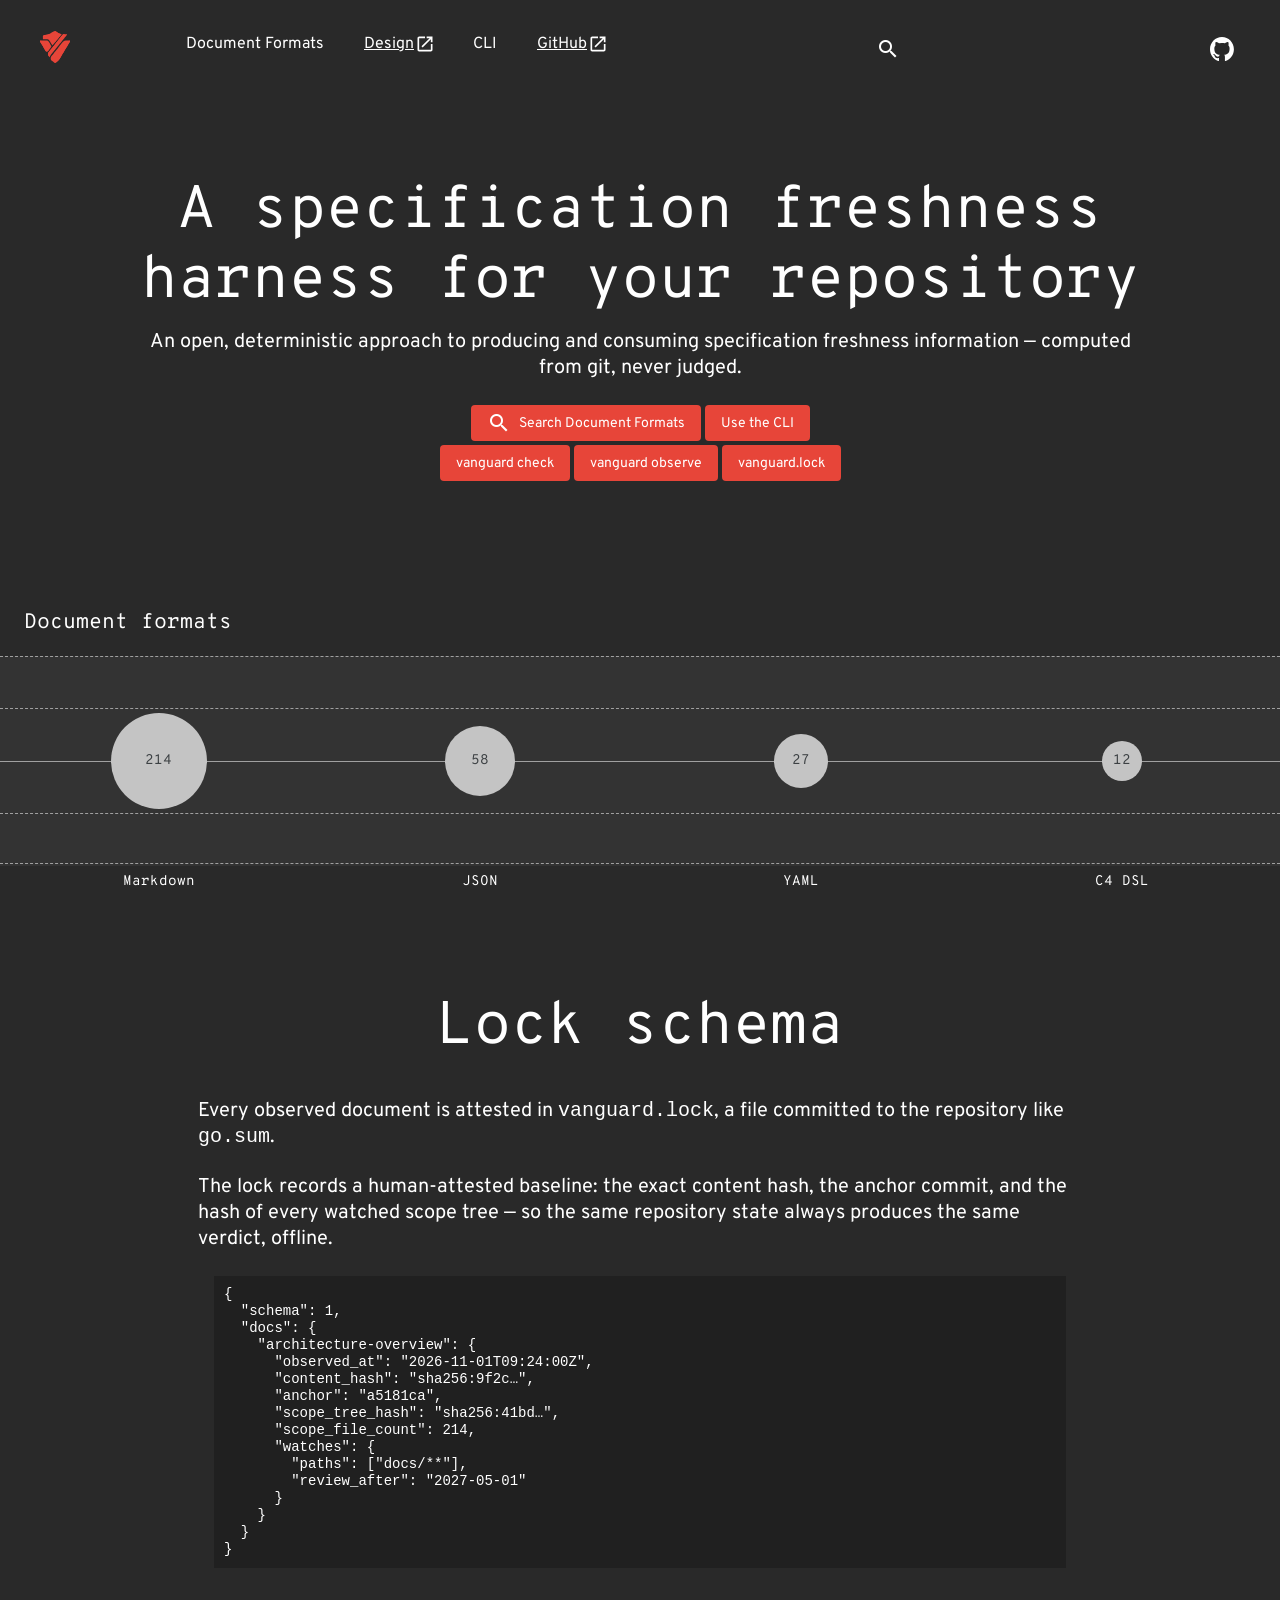
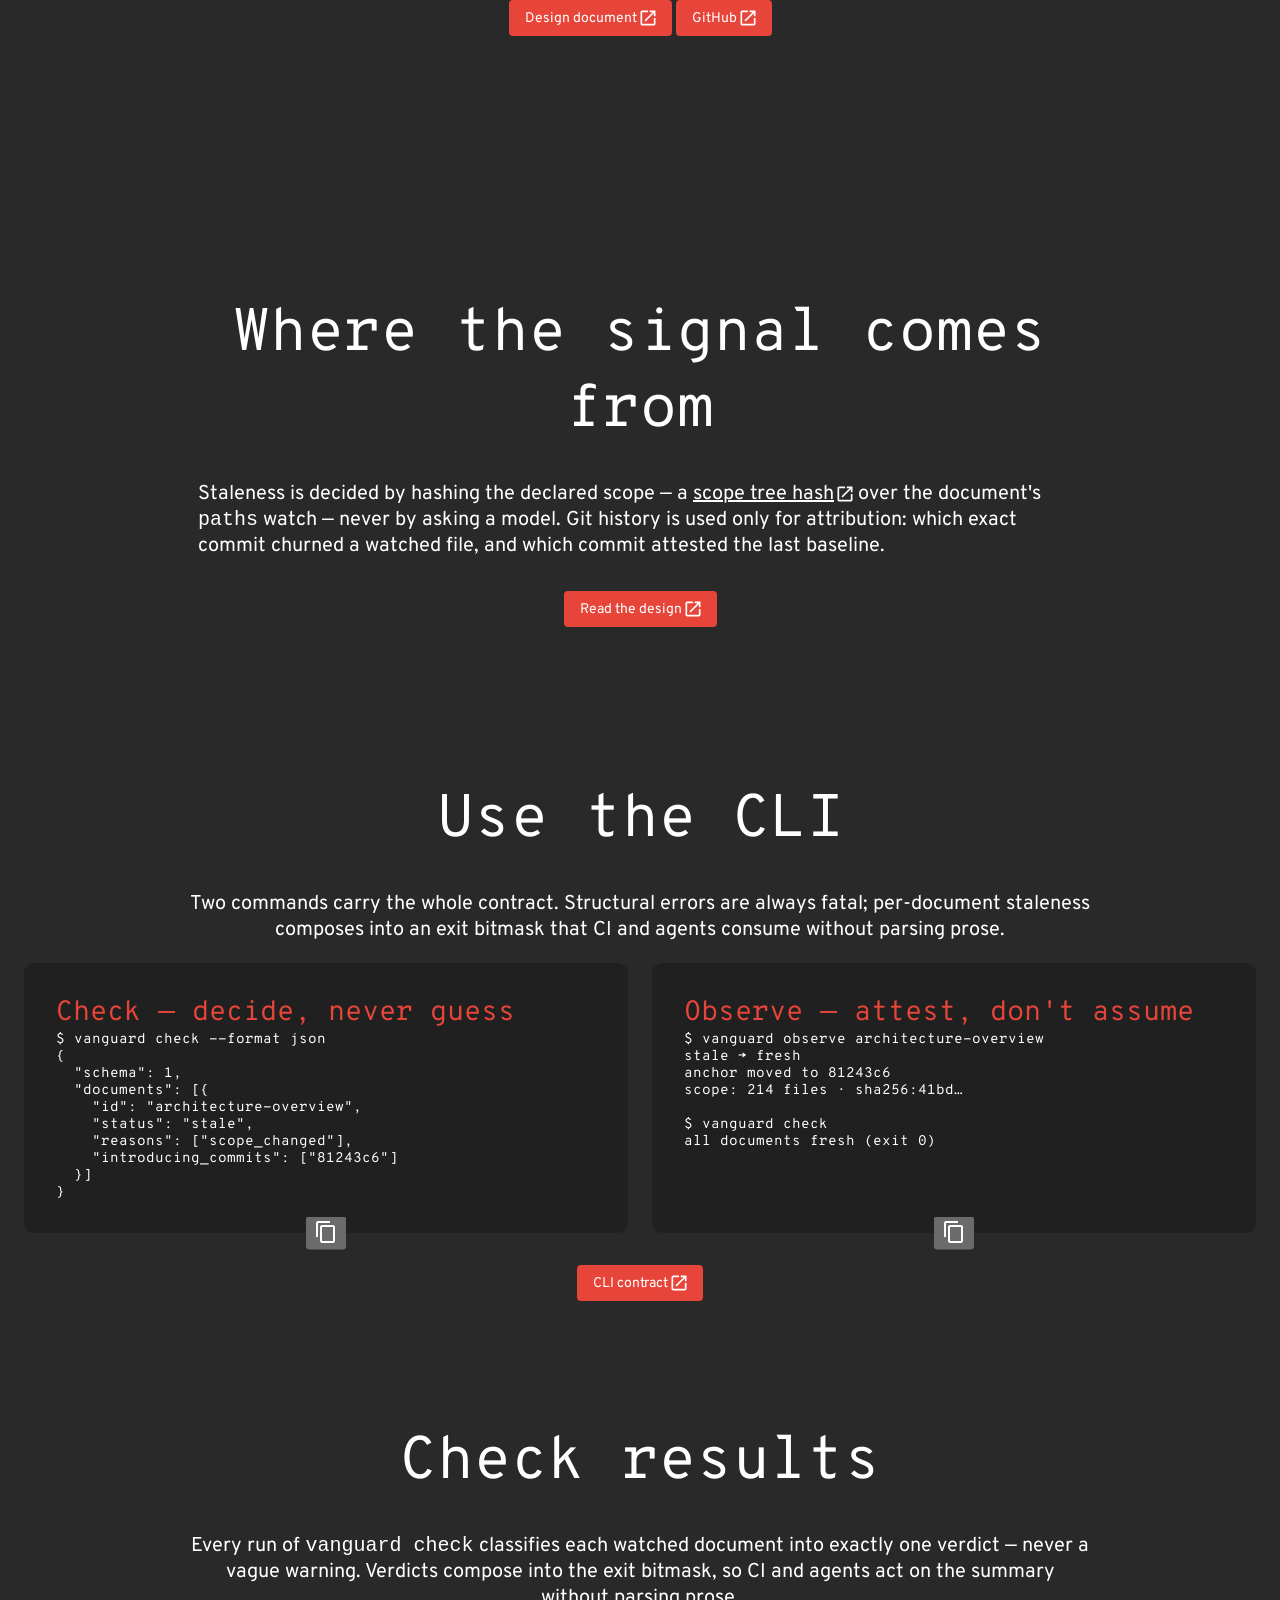
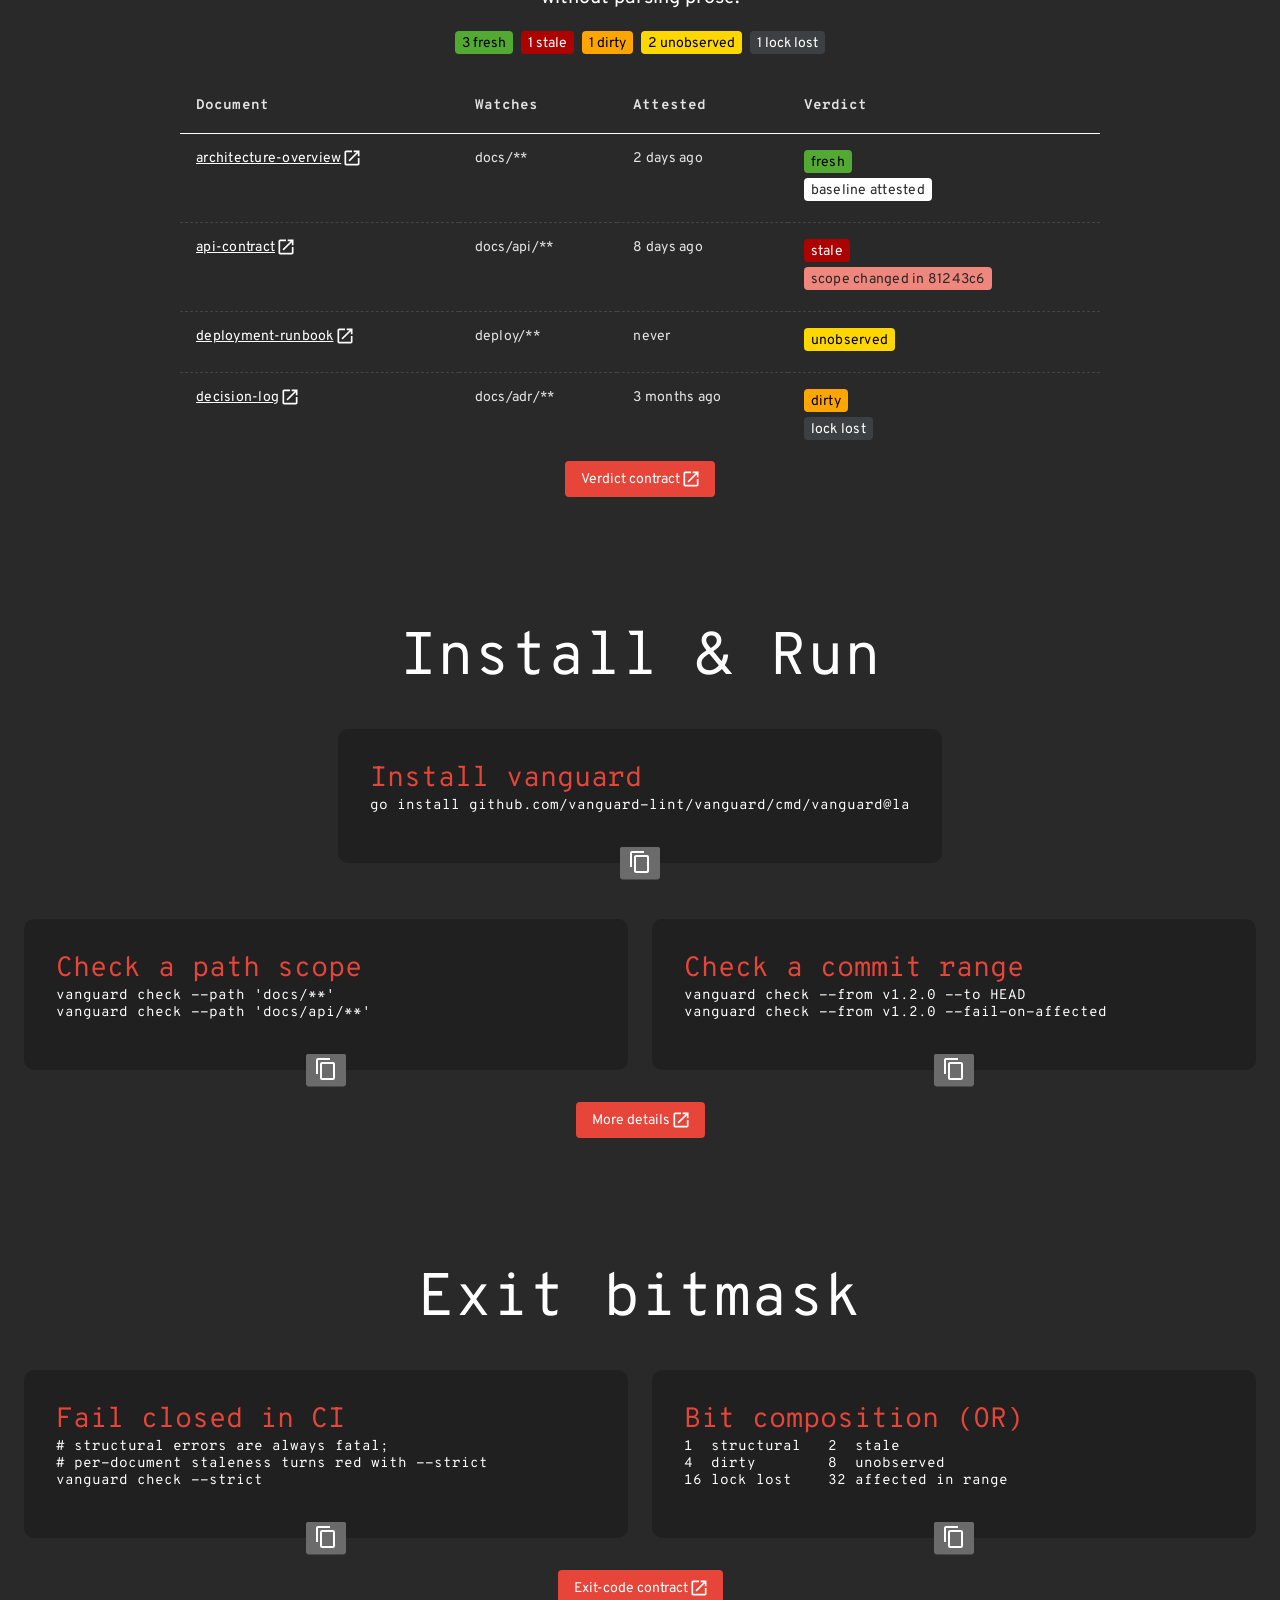
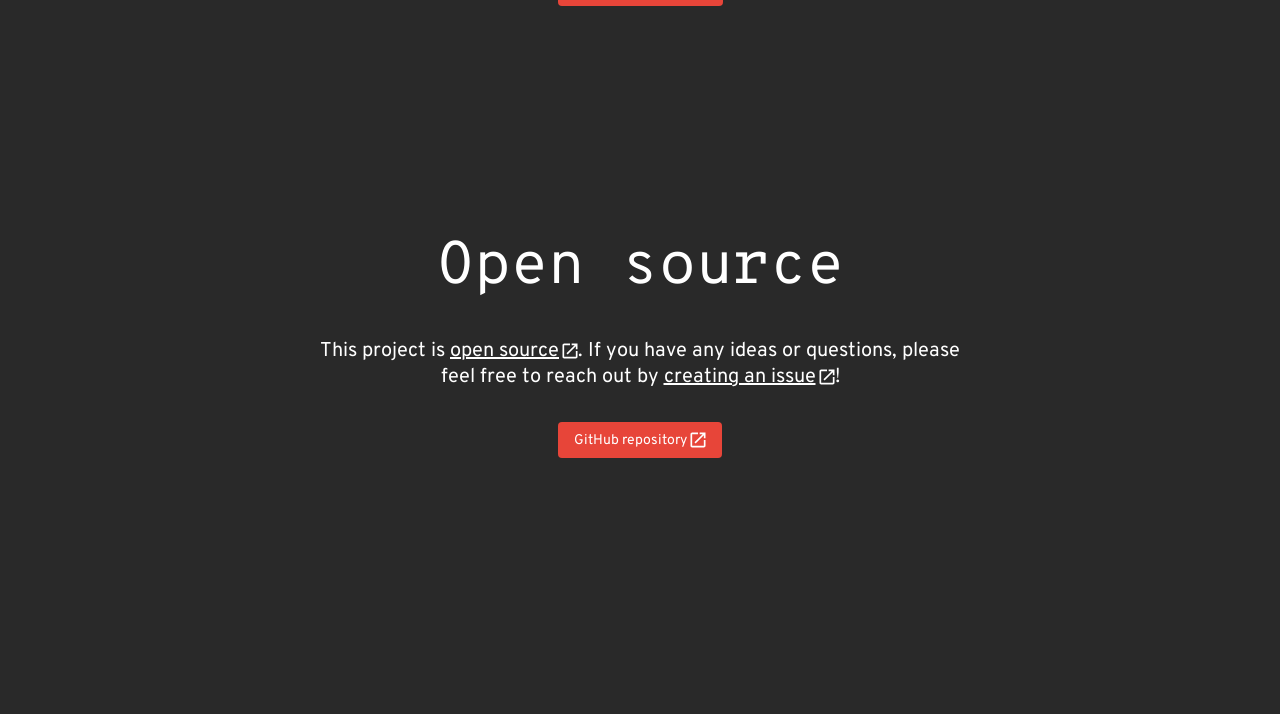
==== commit 34425514: "fix(website): remove stray preload attribute text left in the head" ====
--- a/website/index.html
+++ b/website/index.html
@@ -9,7 +9,6 @@
     const theme = localStorage.getItem('theme') || 'dark';
     document.documentElement.setAttribute('data-theme', theme);</script><link rel="icon" type="image/svg+xml" href="static/img/logo-vanguard.svg"><link rel="preconnect" href="https://fonts.googleapis.com"><link rel="preconnect" href="https://fonts.gstatic.com" crossorigin><link rel="stylesheet" href="https://fonts.googleapis.com/css?family=Material+Icons&display=block"><link rel="stylesheet" href="https://fonts.googleapis.com/css2?family=Overpass+Mono:wght@400;700&family=Overpass:ital,wght@0,400;0,700;1,400&display=swap"><meta charset="utf-8"><title id="title">vanguard-spec — lock down architectural invariants before line one</title>
 <link rel="preload" fetchpriority="high" as="image" href="static/img/external-link.svg" type="image/webp">
-      media="(min-width: 768px)" onload="this.media='all'">
 <script defer="defer" src="site.js"></script><link href="static/main.css" rel="stylesheet"></head><body><div class="wrapper decorated"><header class="top-bar"><div class="logo"><a href="/" aria-label="Home page"><img alt="vanguard-spec logo" class="logo-img-light" src="static/img/logo-vanguard.svg" width="30" height="32"> <img alt="vanguard-spec logo" class="logo-img-dark" src="static/img/logo-vanguard.svg" width="30" height="32"></a></div><input type="checkbox" id="hamburger-checkbox" aria-label="Hamburger Menu"> <label class="hamburger" for="hamburger-checkbox"><span></span> <span></span> <span></span></label><ul class="tabs"><li class=" page-link"><a href="#formats">Document Formats</a></li><li class=" page-link external-link"><a href="https://github.com/vanguard-lint/vanguard-spec/blob/main/docs/designs/vanguard.md" target="_blank">Design</a></li><li class=" page-link"><a href="#use-the-cli">CLI</a></li><li class=" page-link external-link"><a href="https://github.com/vanguard-lint/vanguard-spec" target="_blank">GitHub</a></li><ul class="push social-icons"><li class="search-container-nav"><div class="search-toggle-container"><form class="search-form search-suggestions-container" action="#formats"><input name="q" class="search-input" placeholder="Search documents..." maxlength="300" autocomplete="off"> <button type="submit" class="search-submit" aria-label="Search"><span class="material-icons">arrow_forward</span></button></form><button class="search-toggle" aria-label="Toggle search" aria-expanded="false"><span class="material-icons">search</span></button></div></li><li class="theme-toggle-container"><button id="theme-toggle" class="theme-toggle-btn" aria-label="Toggle theme"><span class="material-icons icon-light-mode">light_mode</span> <span class="material-icons icon-dark-mode">dark_mode</span></button></li><li class="github-container"><a class="logo-img" href="https://github.com/vanguard-lint/vanguard-spec" target="_blank" aria-label="Go to our github page"><img class="logo-link" src="static/img/github-mark-white.svg" alt="Github Logo" width="24" height="24"></a></li></ul></ul></header>
 <div class="mdc-layout-grid home-page">
   <div class="mdc-layout-grid__inner">
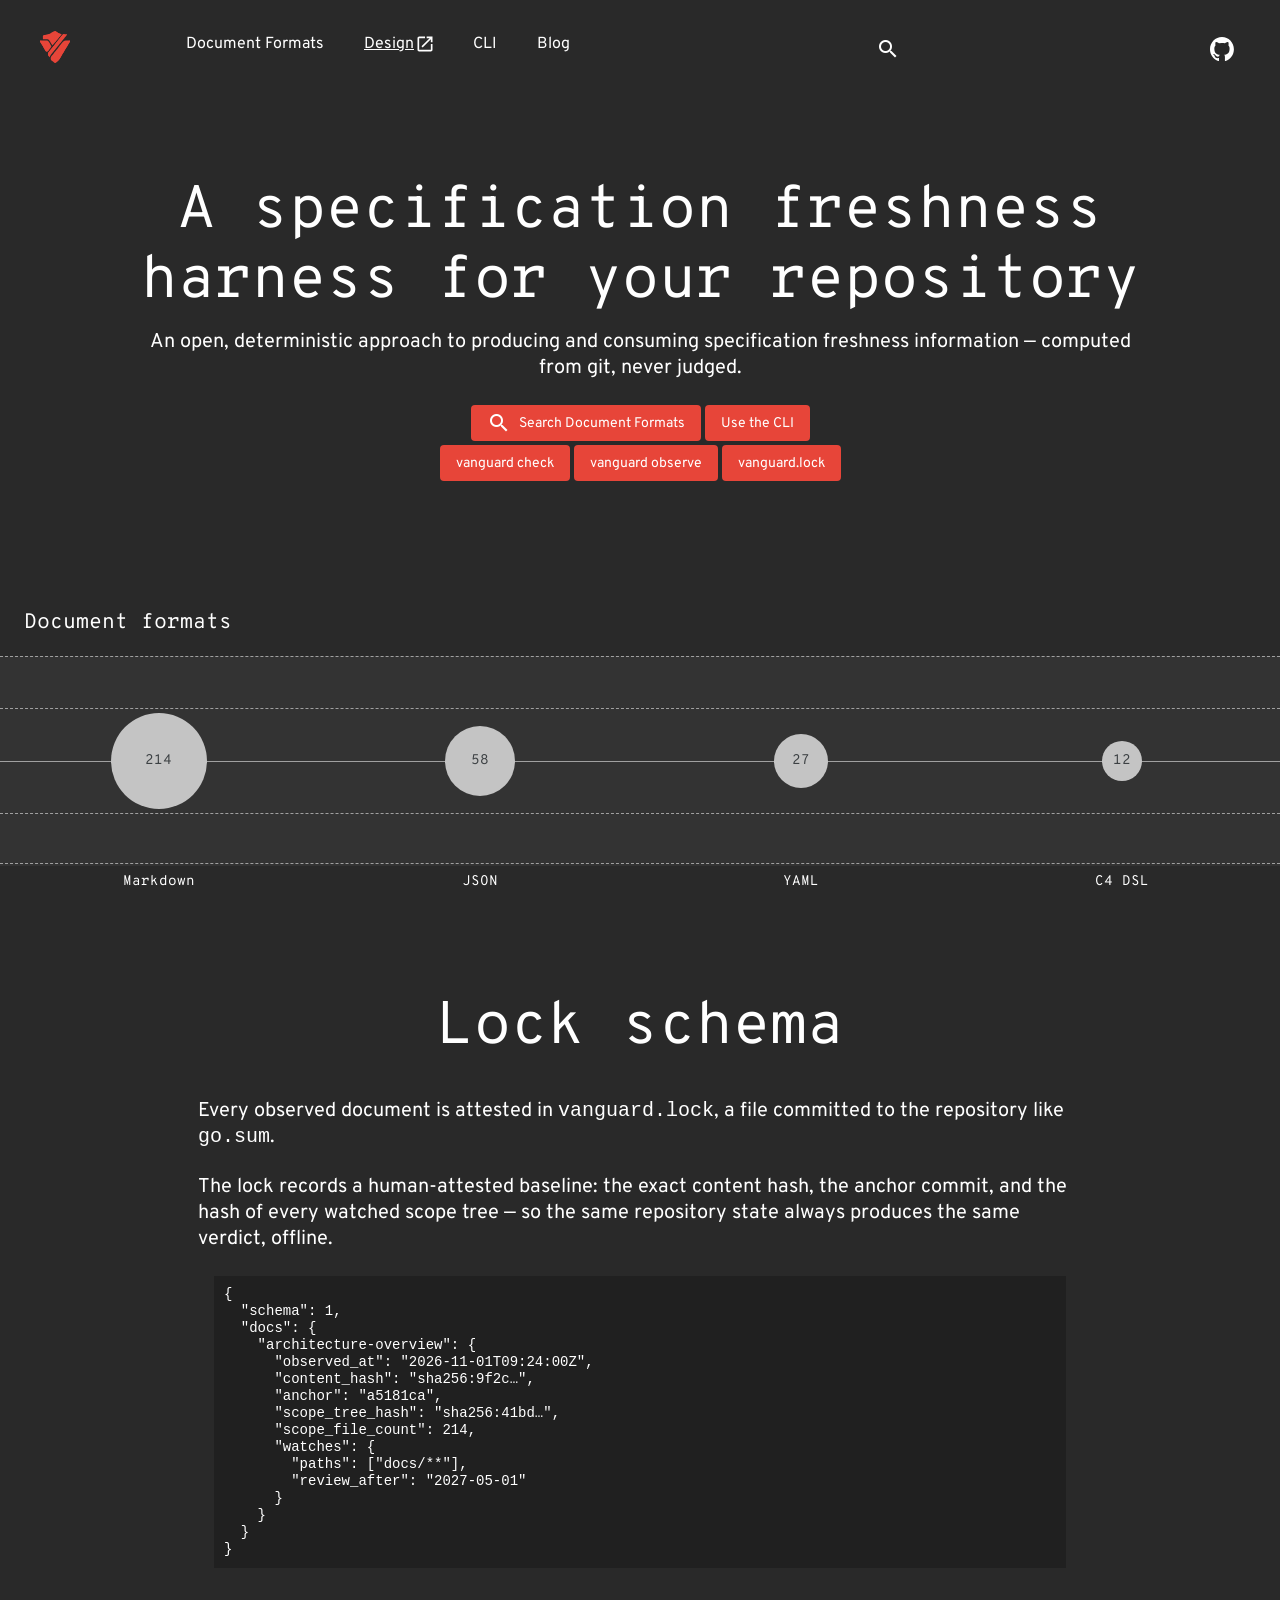
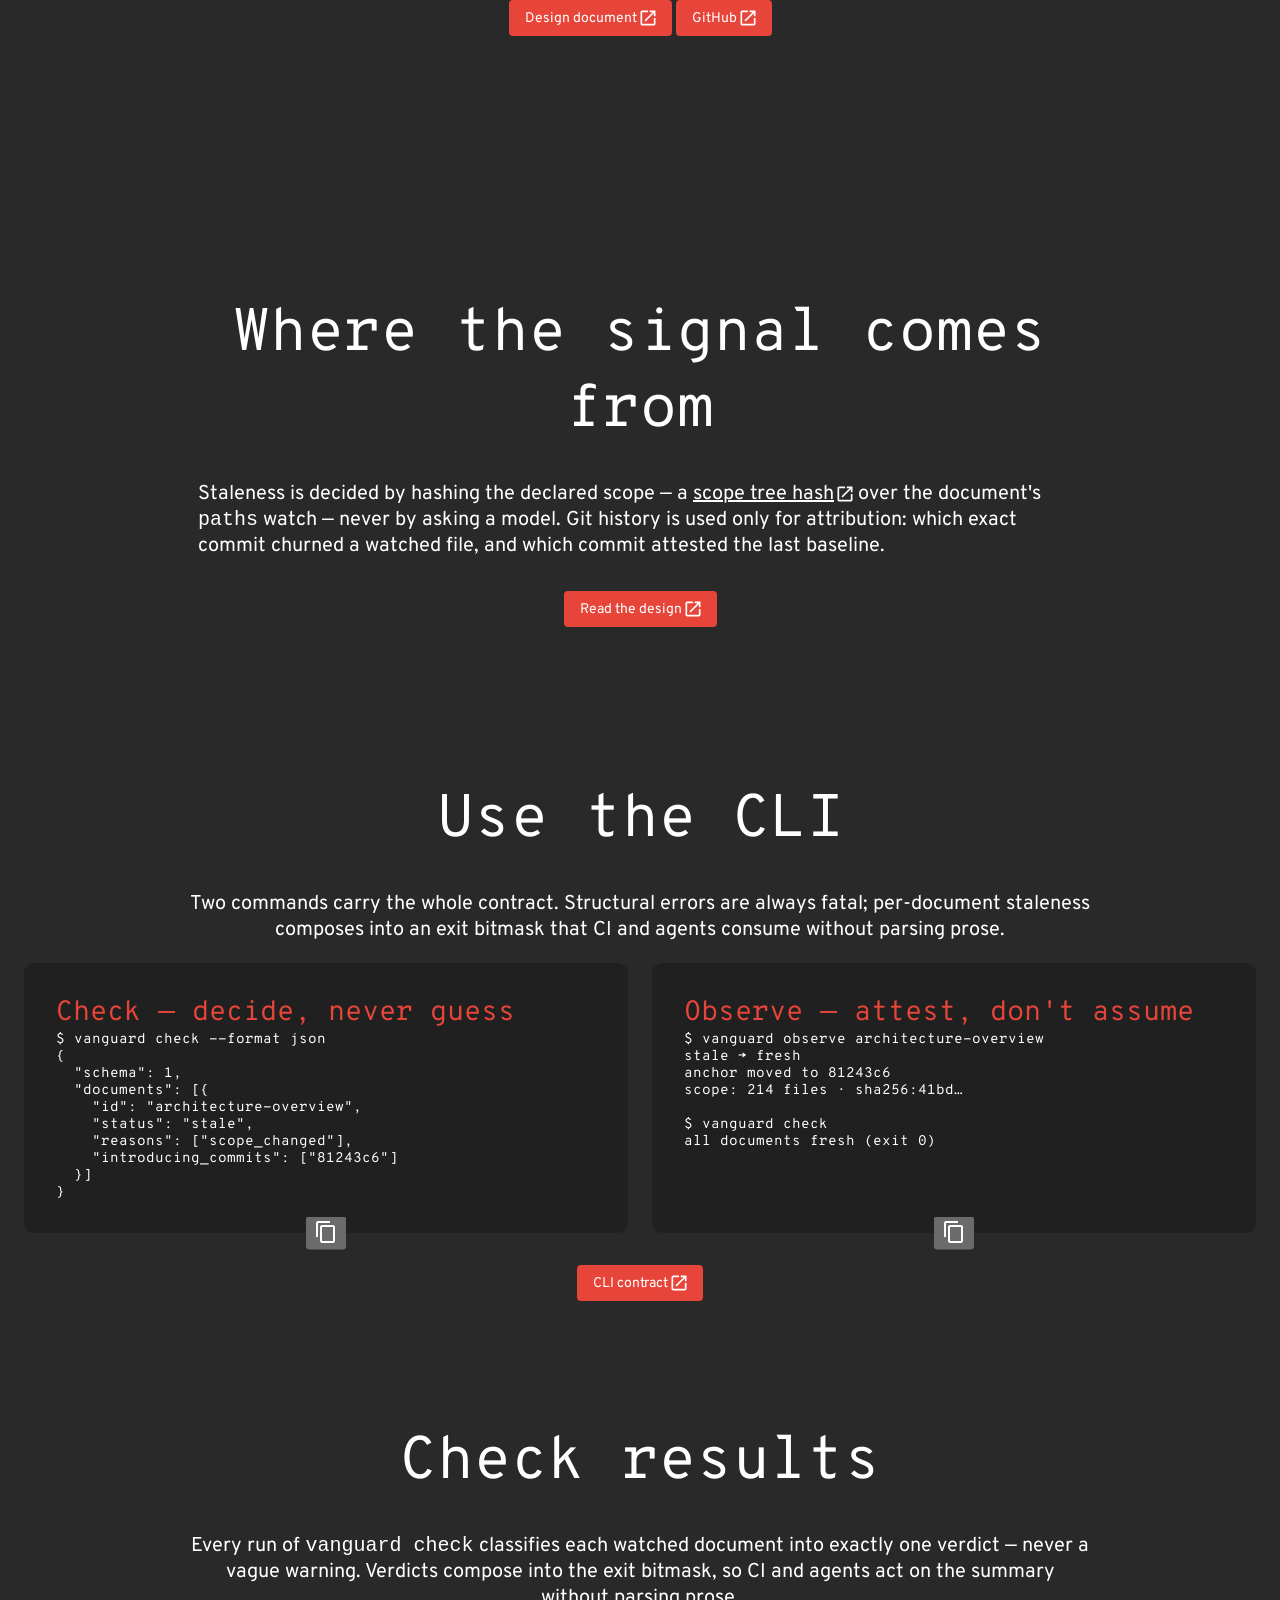
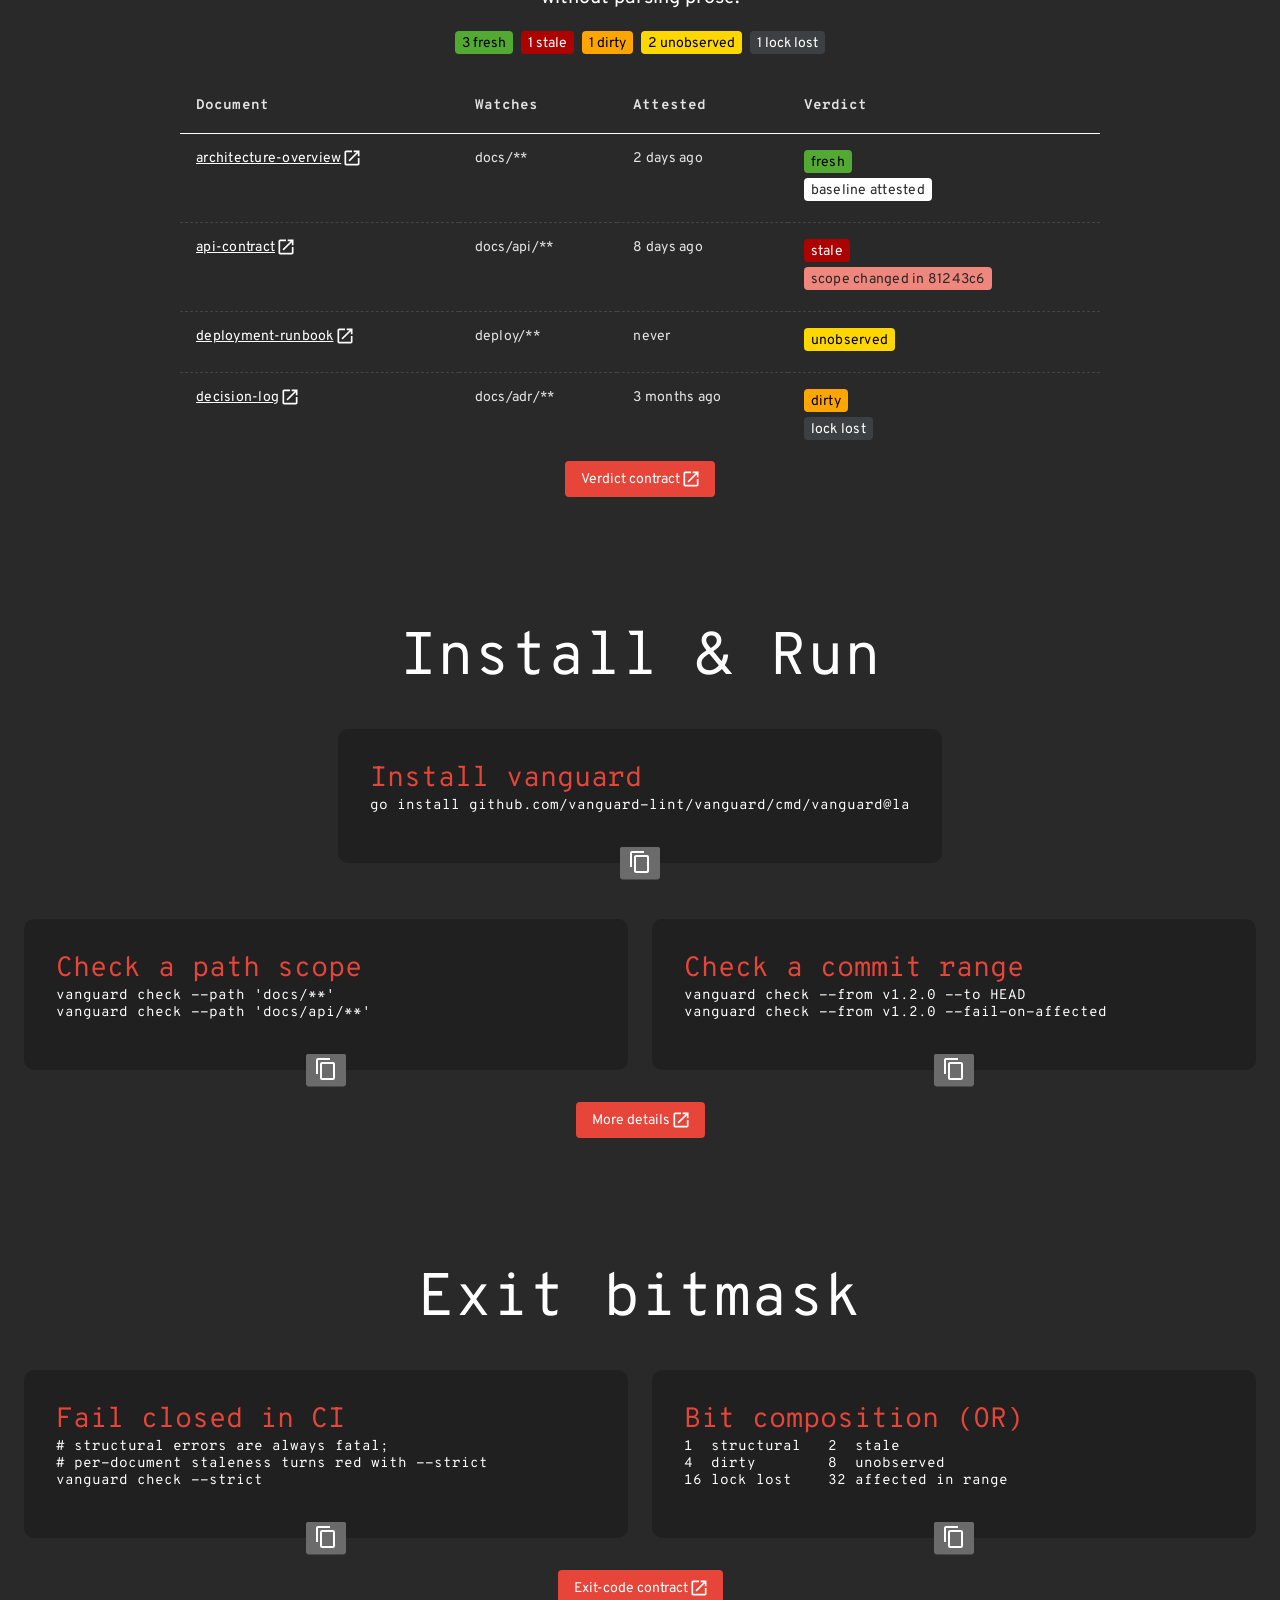
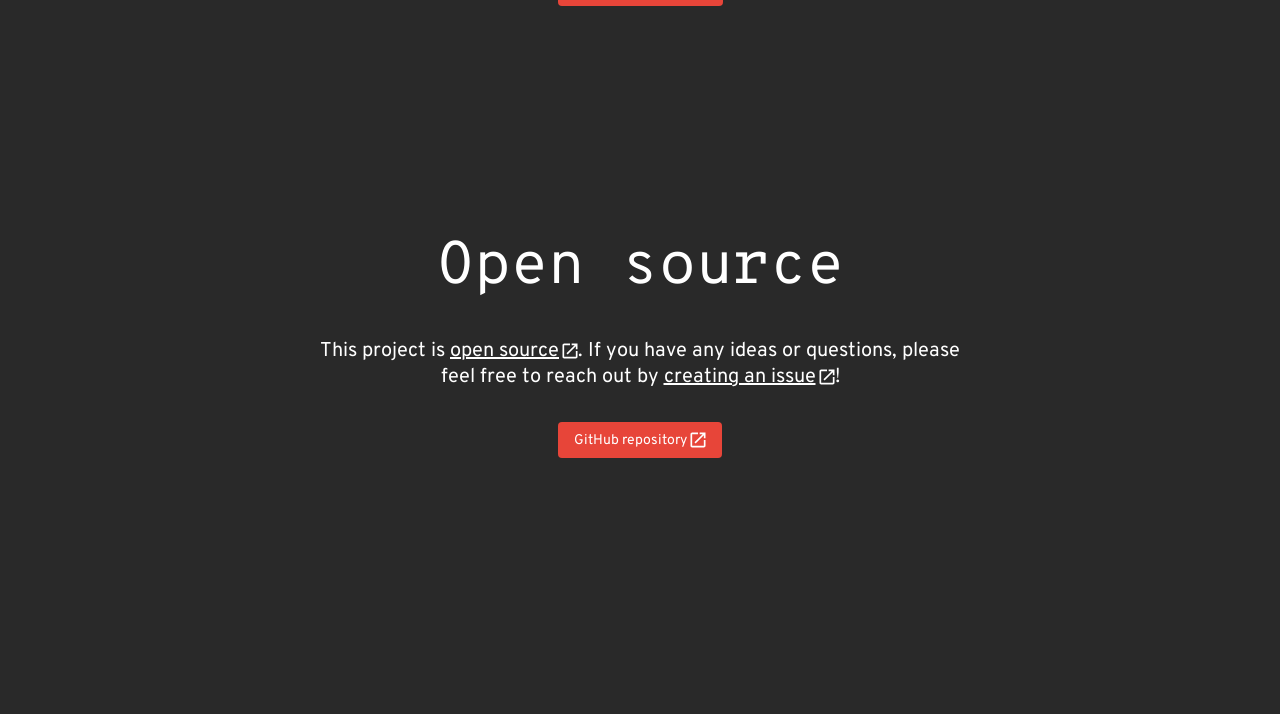
==== commit 24807711: "feat(website): swap the github tab for a blog tab in the top bar the github repository stays reachab" ====
--- a/website/index.html
+++ b/website/index.html
@@ -9,7 +9,7 @@
     const theme = localStorage.getItem('theme') || 'dark';
     document.documentElement.setAttribute('data-theme', theme);</script><link rel="icon" type="image/svg+xml" href="static/img/logo-vanguard.svg"><link rel="preconnect" href="https://fonts.googleapis.com"><link rel="preconnect" href="https://fonts.gstatic.com" crossorigin><link rel="stylesheet" href="https://fonts.googleapis.com/css?family=Material+Icons&display=block"><link rel="stylesheet" href="https://fonts.googleapis.com/css2?family=Overpass+Mono:wght@400;700&family=Overpass:ital,wght@0,400;0,700;1,400&display=swap"><meta charset="utf-8"><title id="title">vanguard-spec — lock down architectural invariants before line one</title>
 <link rel="preload" fetchpriority="high" as="image" href="static/img/external-link.svg" type="image/webp">
-<script defer="defer" src="site.js"></script><link href="static/main.css" rel="stylesheet"></head><body><div class="wrapper decorated"><header class="top-bar"><div class="logo"><a href="/" aria-label="Home page"><img alt="vanguard-spec logo" class="logo-img-light" src="static/img/logo-vanguard.svg" width="30" height="32"> <img alt="vanguard-spec logo" class="logo-img-dark" src="static/img/logo-vanguard.svg" width="30" height="32"></a></div><input type="checkbox" id="hamburger-checkbox" aria-label="Hamburger Menu"> <label class="hamburger" for="hamburger-checkbox"><span></span> <span></span> <span></span></label><ul class="tabs"><li class=" page-link"><a href="#formats">Document Formats</a></li><li class=" page-link external-link"><a href="https://github.com/vanguard-lint/vanguard-spec/blob/main/docs/designs/vanguard.md" target="_blank">Design</a></li><li class=" page-link"><a href="#use-the-cli">CLI</a></li><li class=" page-link external-link"><a href="https://github.com/vanguard-lint/vanguard-spec" target="_blank">GitHub</a></li><ul class="push social-icons"><li class="search-container-nav"><div class="search-toggle-container"><form class="search-form search-suggestions-container" action="#formats"><input name="q" class="search-input" placeholder="Search documents..." maxlength="300" autocomplete="off"> <button type="submit" class="search-submit" aria-label="Search"><span class="material-icons">arrow_forward</span></button></form><button class="search-toggle" aria-label="Toggle search" aria-expanded="false"><span class="material-icons">search</span></button></div></li><li class="theme-toggle-container"><button id="theme-toggle" class="theme-toggle-btn" aria-label="Toggle theme"><span class="material-icons icon-light-mode">light_mode</span> <span class="material-icons icon-dark-mode">dark_mode</span></button></li><li class="github-container"><a class="logo-img" href="https://github.com/vanguard-lint/vanguard-spec" target="_blank" aria-label="Go to our github page"><img class="logo-link" src="static/img/github-mark-white.svg" alt="Github Logo" width="24" height="24"></a></li></ul></ul></header>
+<script defer="defer" src="site.js"></script><link href="static/main.css" rel="stylesheet"></head><body><div class="wrapper decorated"><header class="top-bar"><div class="logo"><a href="/" aria-label="Home page"><img alt="vanguard-spec logo" class="logo-img-light" src="static/img/logo-vanguard.svg" width="30" height="32"> <img alt="vanguard-spec logo" class="logo-img-dark" src="static/img/logo-vanguard.svg" width="30" height="32"></a></div><input type="checkbox" id="hamburger-checkbox" aria-label="Hamburger Menu"> <label class="hamburger" for="hamburger-checkbox"><span></span> <span></span> <span></span></label><ul class="tabs"><li class=" page-link"><a href="#formats">Document Formats</a></li><li class=" page-link external-link"><a href="https://github.com/vanguard-lint/vanguard-spec/blob/main/docs/designs/vanguard.md" target="_blank">Design</a></li><li class=" page-link"><a href="#use-the-cli">CLI</a></li><li class=" page-link"><a href="blog/">Blog</a></li><ul class="push social-icons"><li class="search-container-nav"><div class="search-toggle-container"><form class="search-form search-suggestions-container" action="#formats"><input name="q" class="search-input" placeholder="Search documents..." maxlength="300" autocomplete="off"> <button type="submit" class="search-submit" aria-label="Search"><span class="material-icons">arrow_forward</span></button></form><button class="search-toggle" aria-label="Toggle search" aria-expanded="false"><span class="material-icons">search</span></button></div></li><li class="theme-toggle-container"><button id="theme-toggle" class="theme-toggle-btn" aria-label="Toggle theme"><span class="material-icons icon-light-mode">light_mode</span> <span class="material-icons icon-dark-mode">dark_mode</span></button></li><li class="github-container"><a class="logo-img" href="https://github.com/vanguard-lint/vanguard-spec" target="_blank" aria-label="Go to our github page"><img class="logo-link" src="static/img/github-mark-white.svg" alt="Github Logo" width="24" height="24"></a></li></ul></ul></header>
 <div class="mdc-layout-grid home-page">
   <div class="mdc-layout-grid__inner">
     <div class="mdc-layout-grid__cell--span-12 hero">
